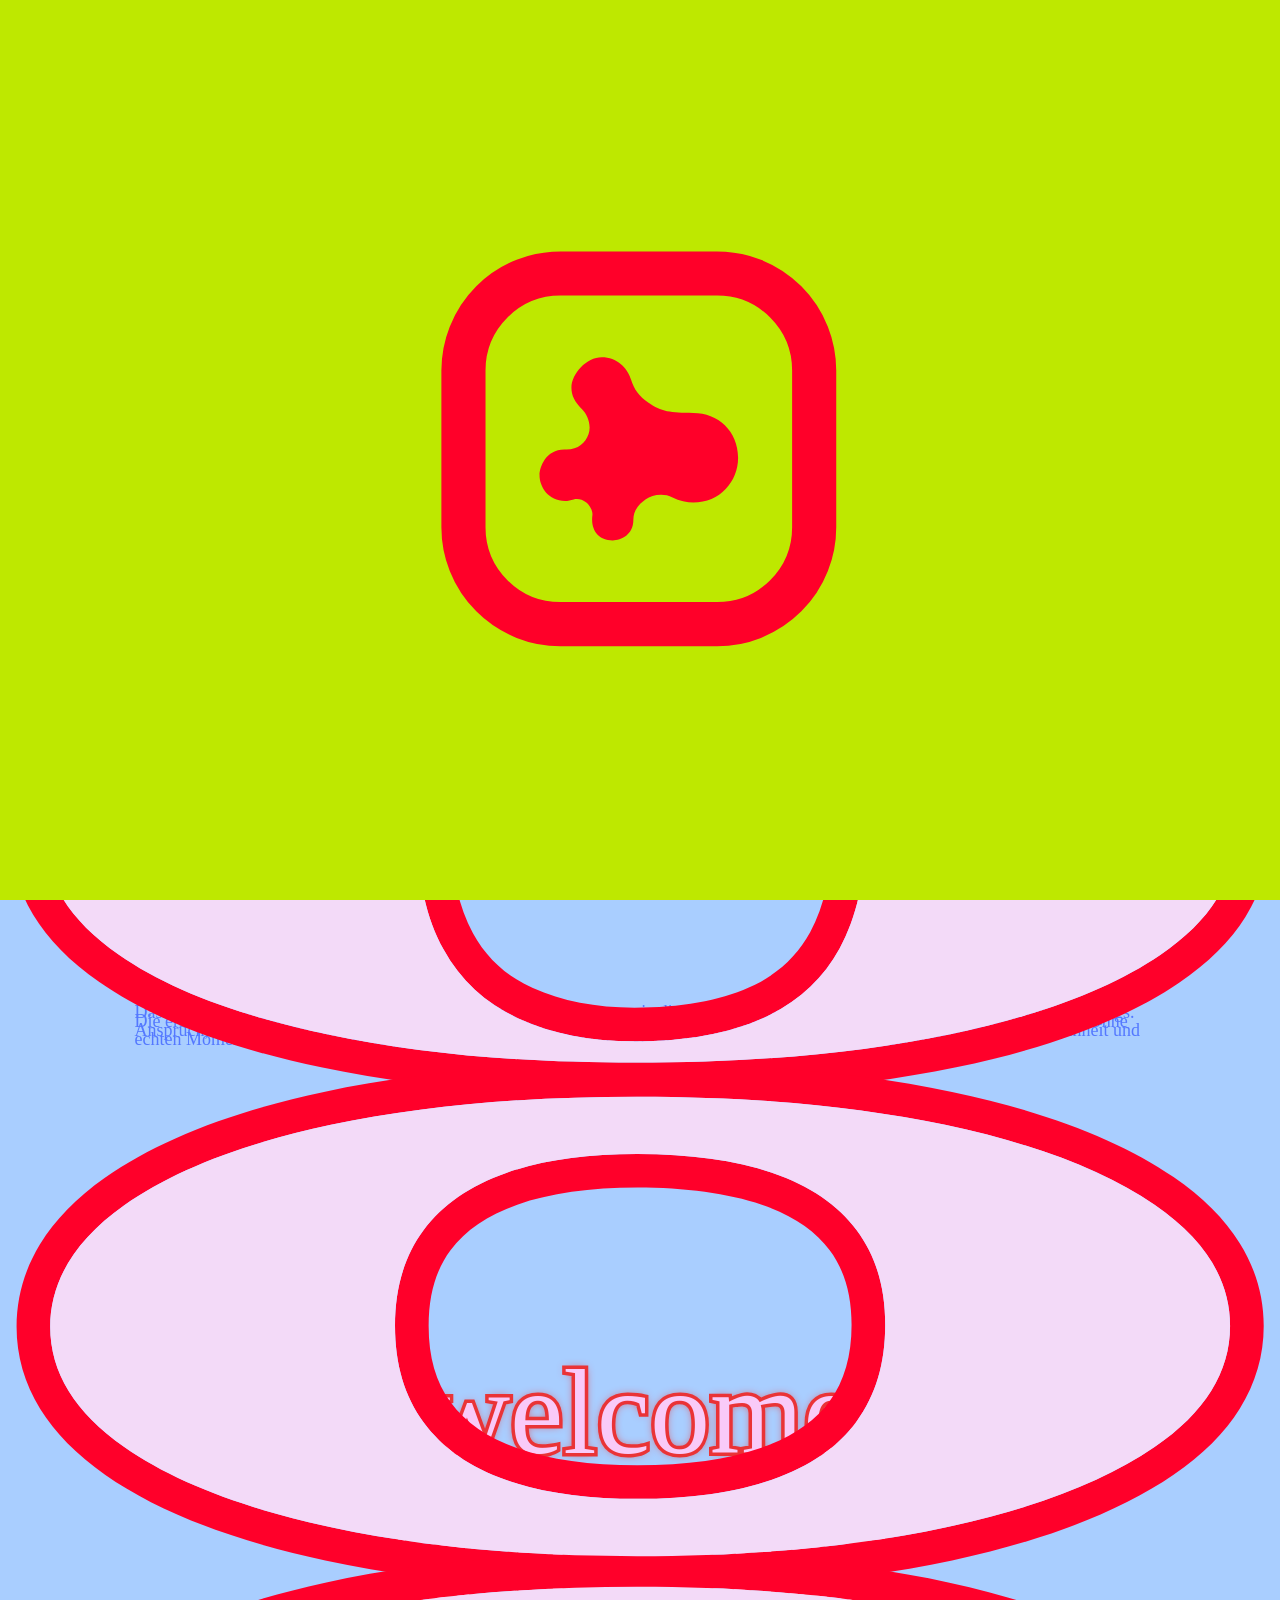
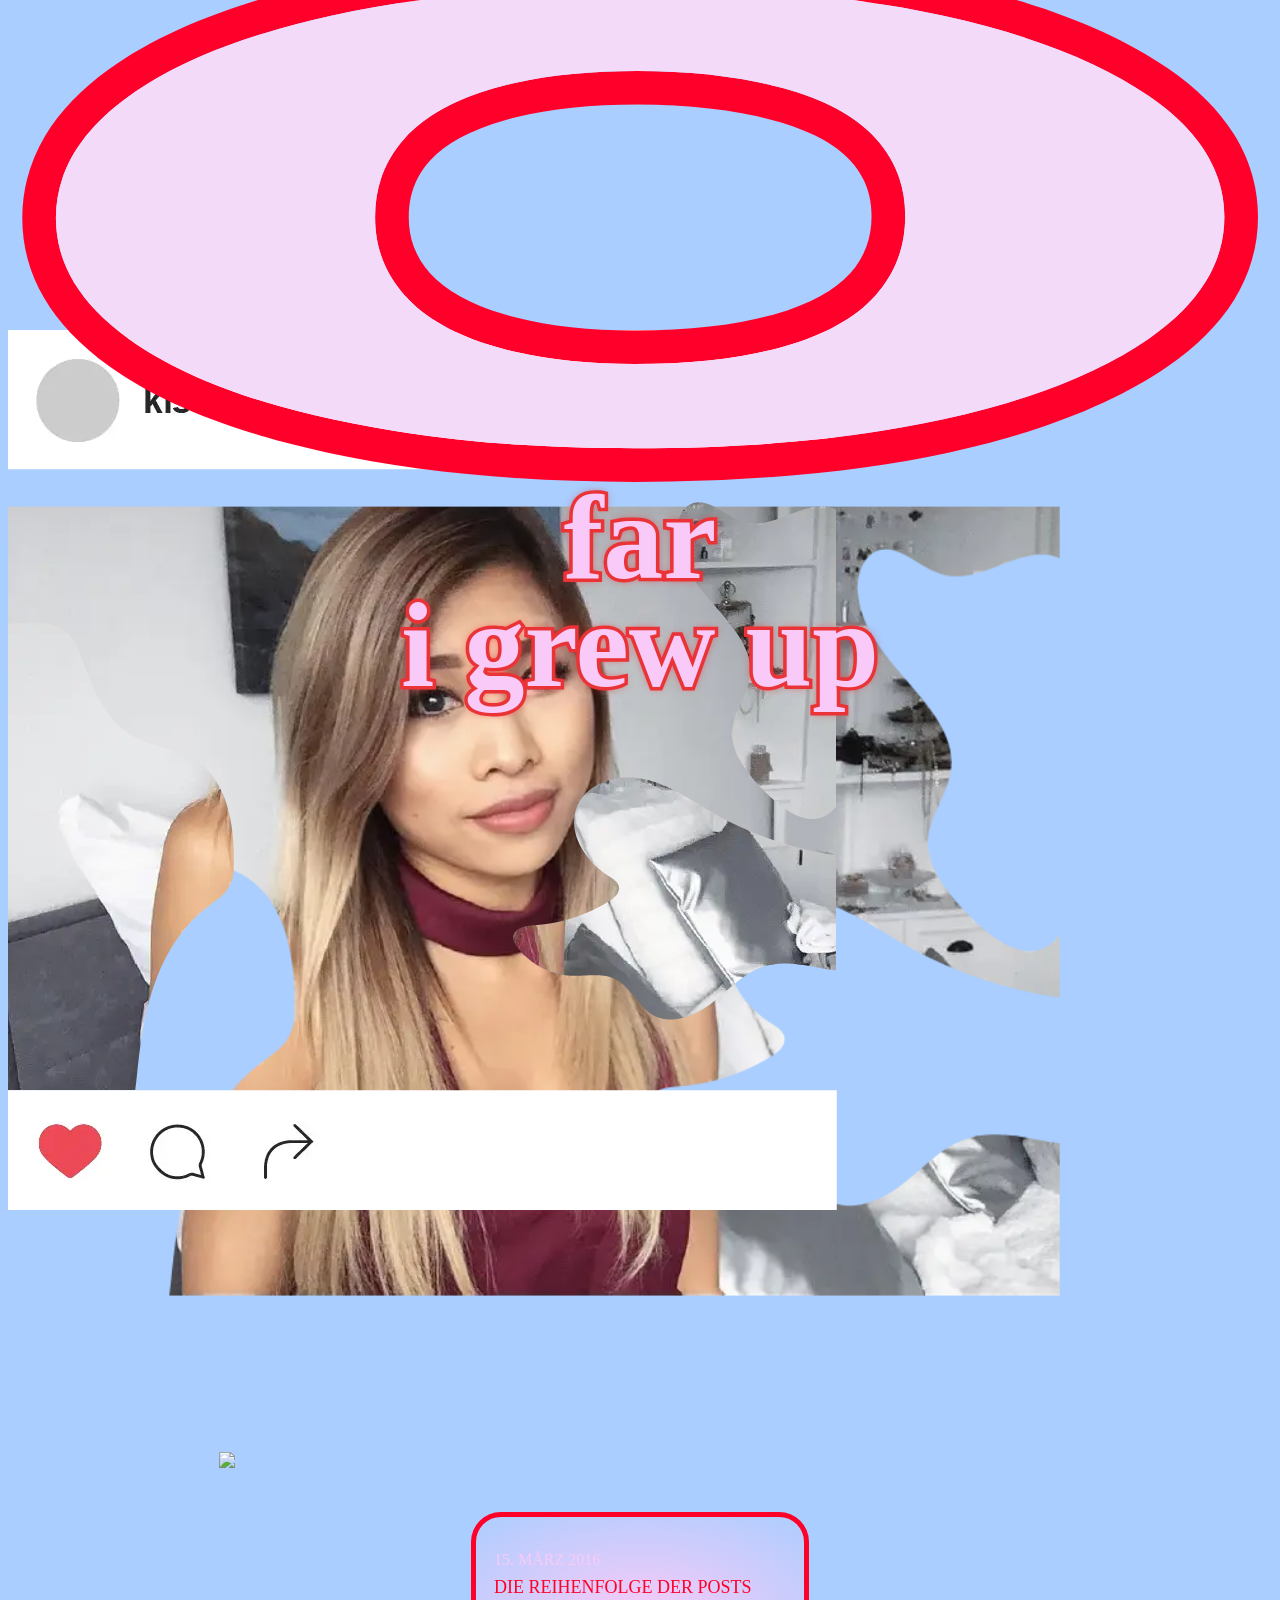
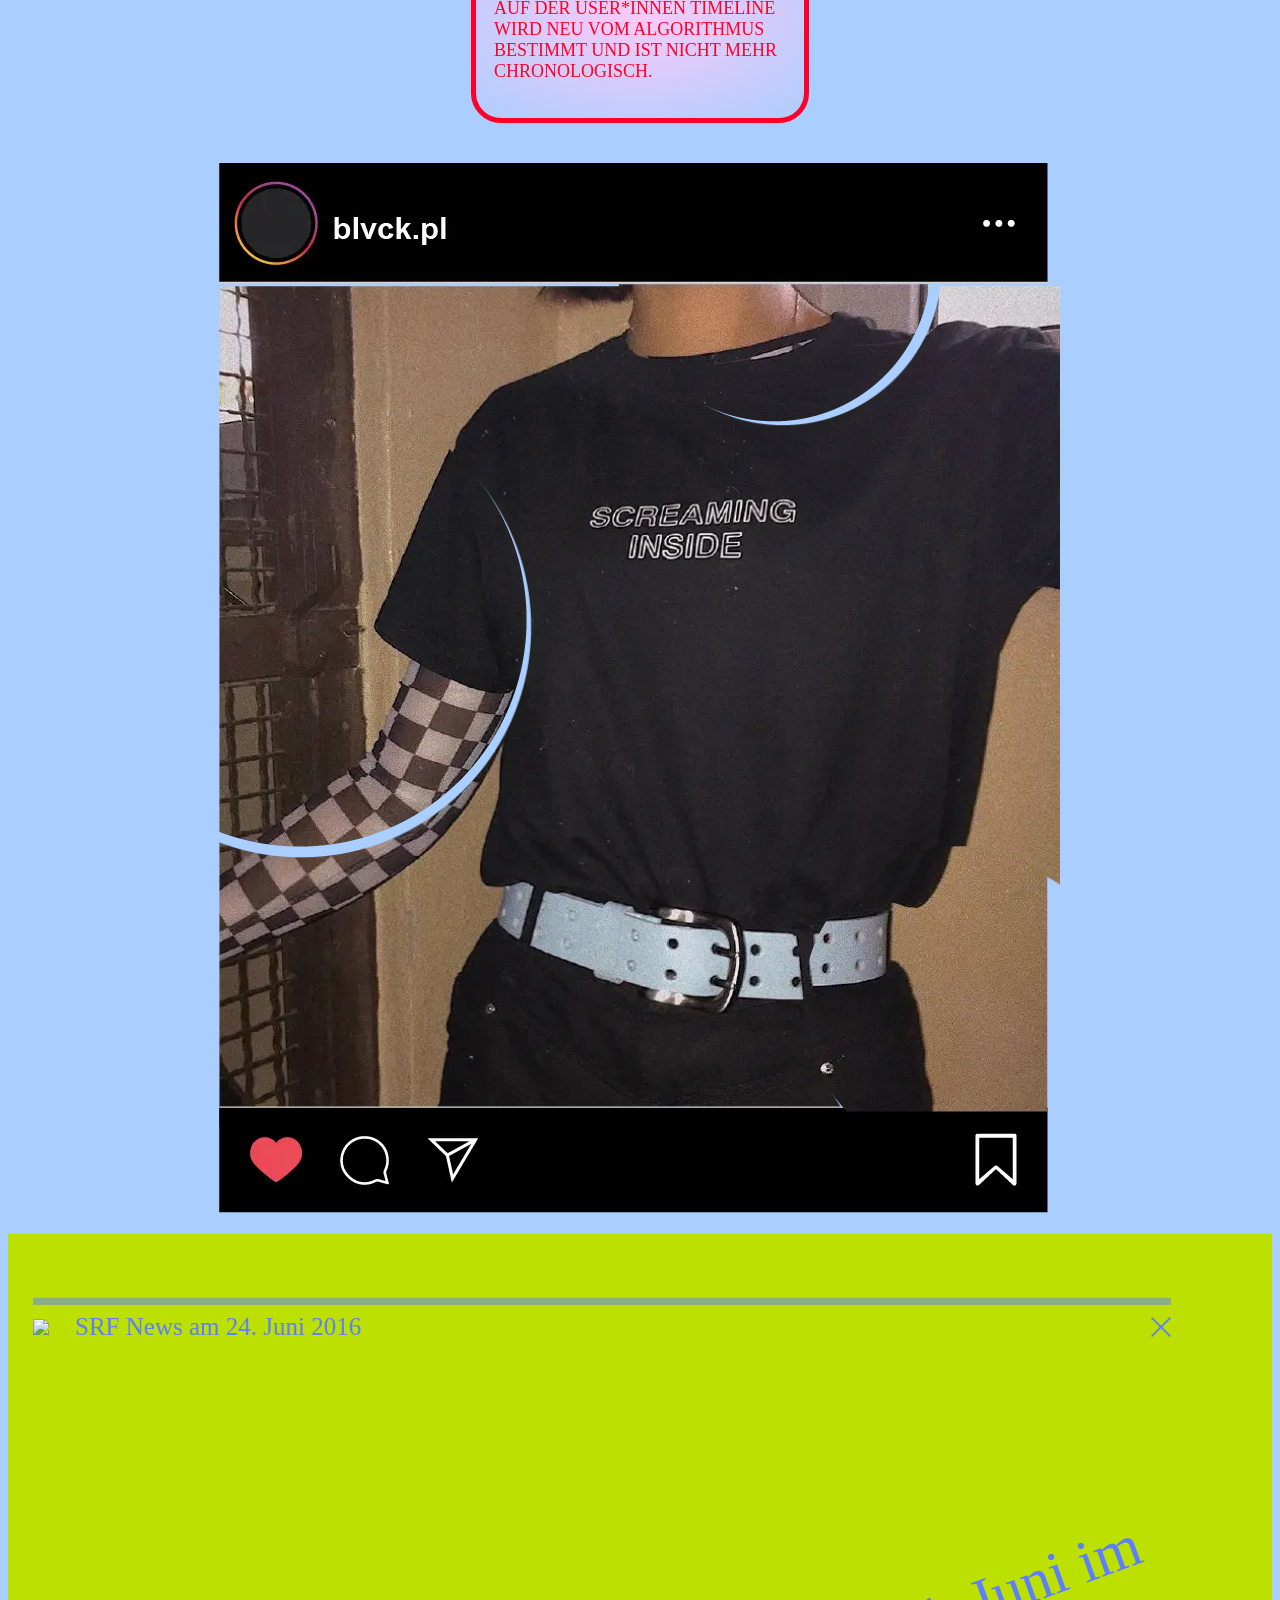
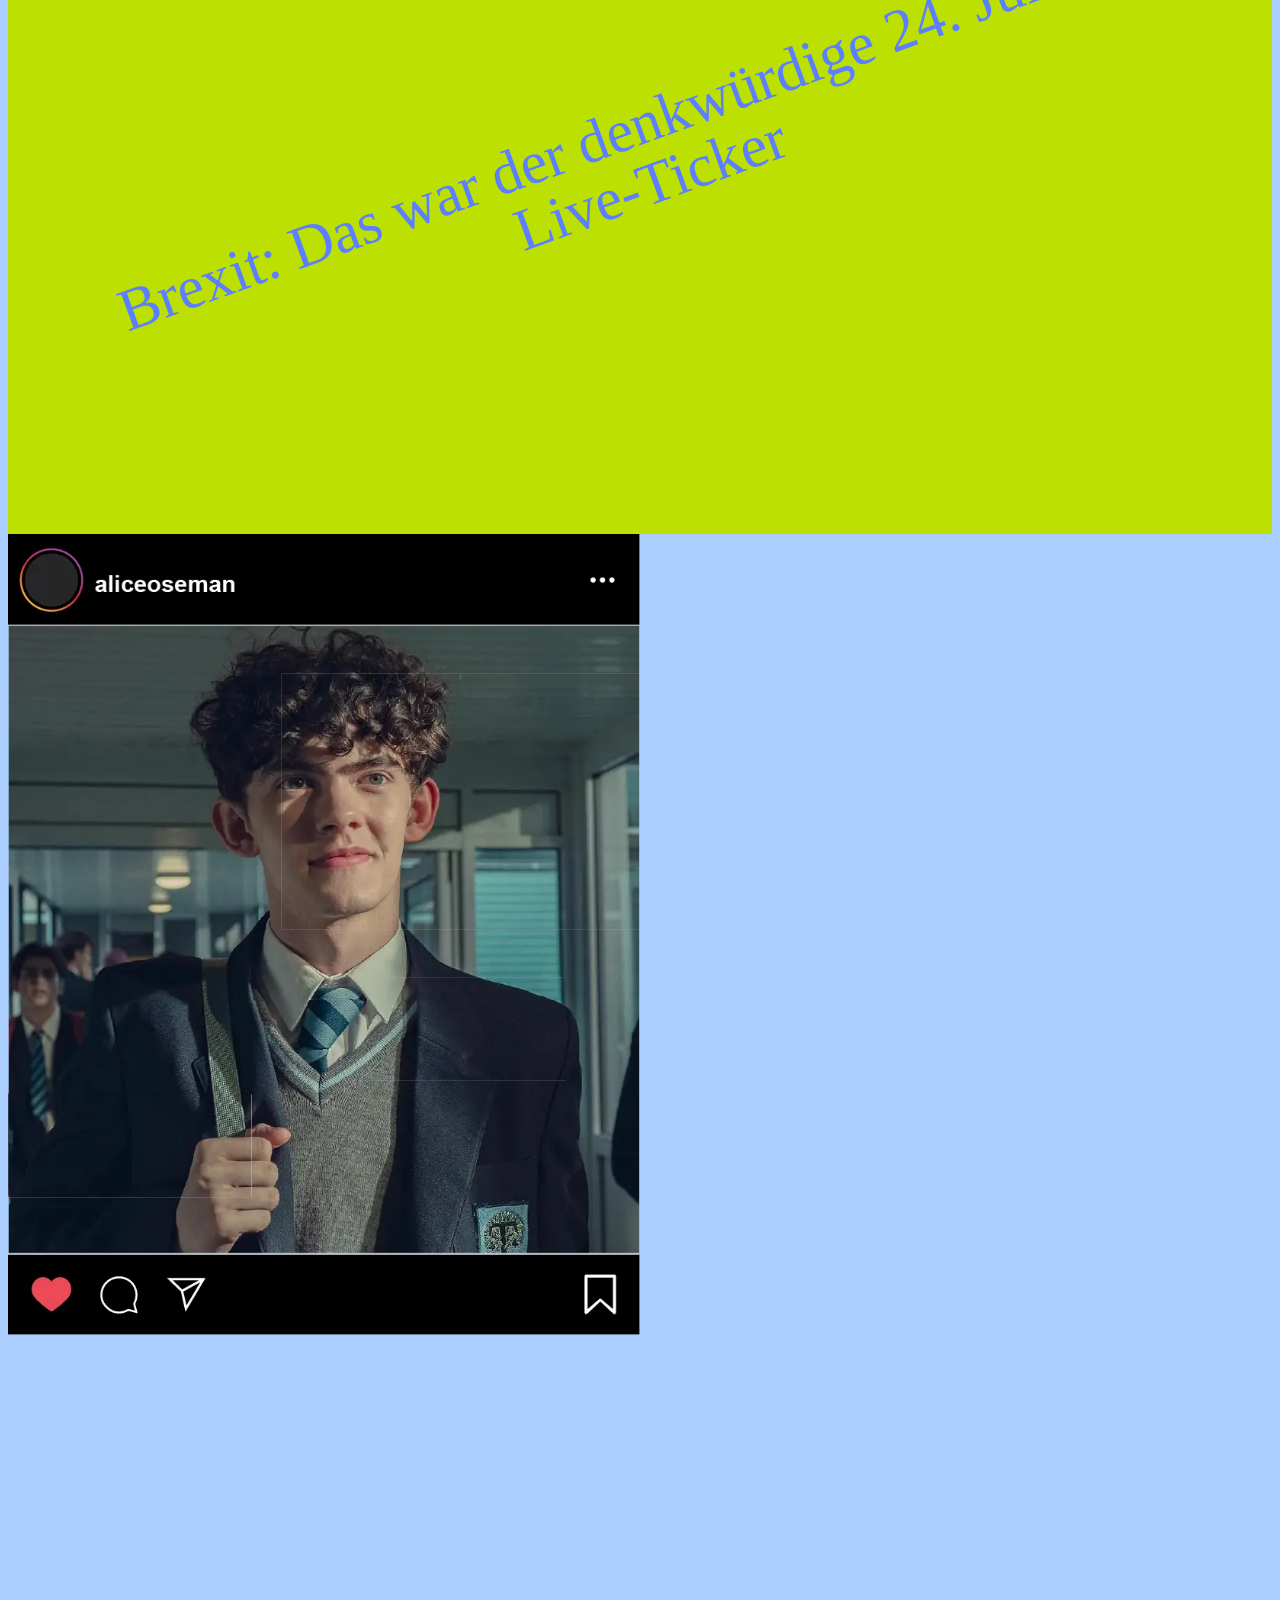
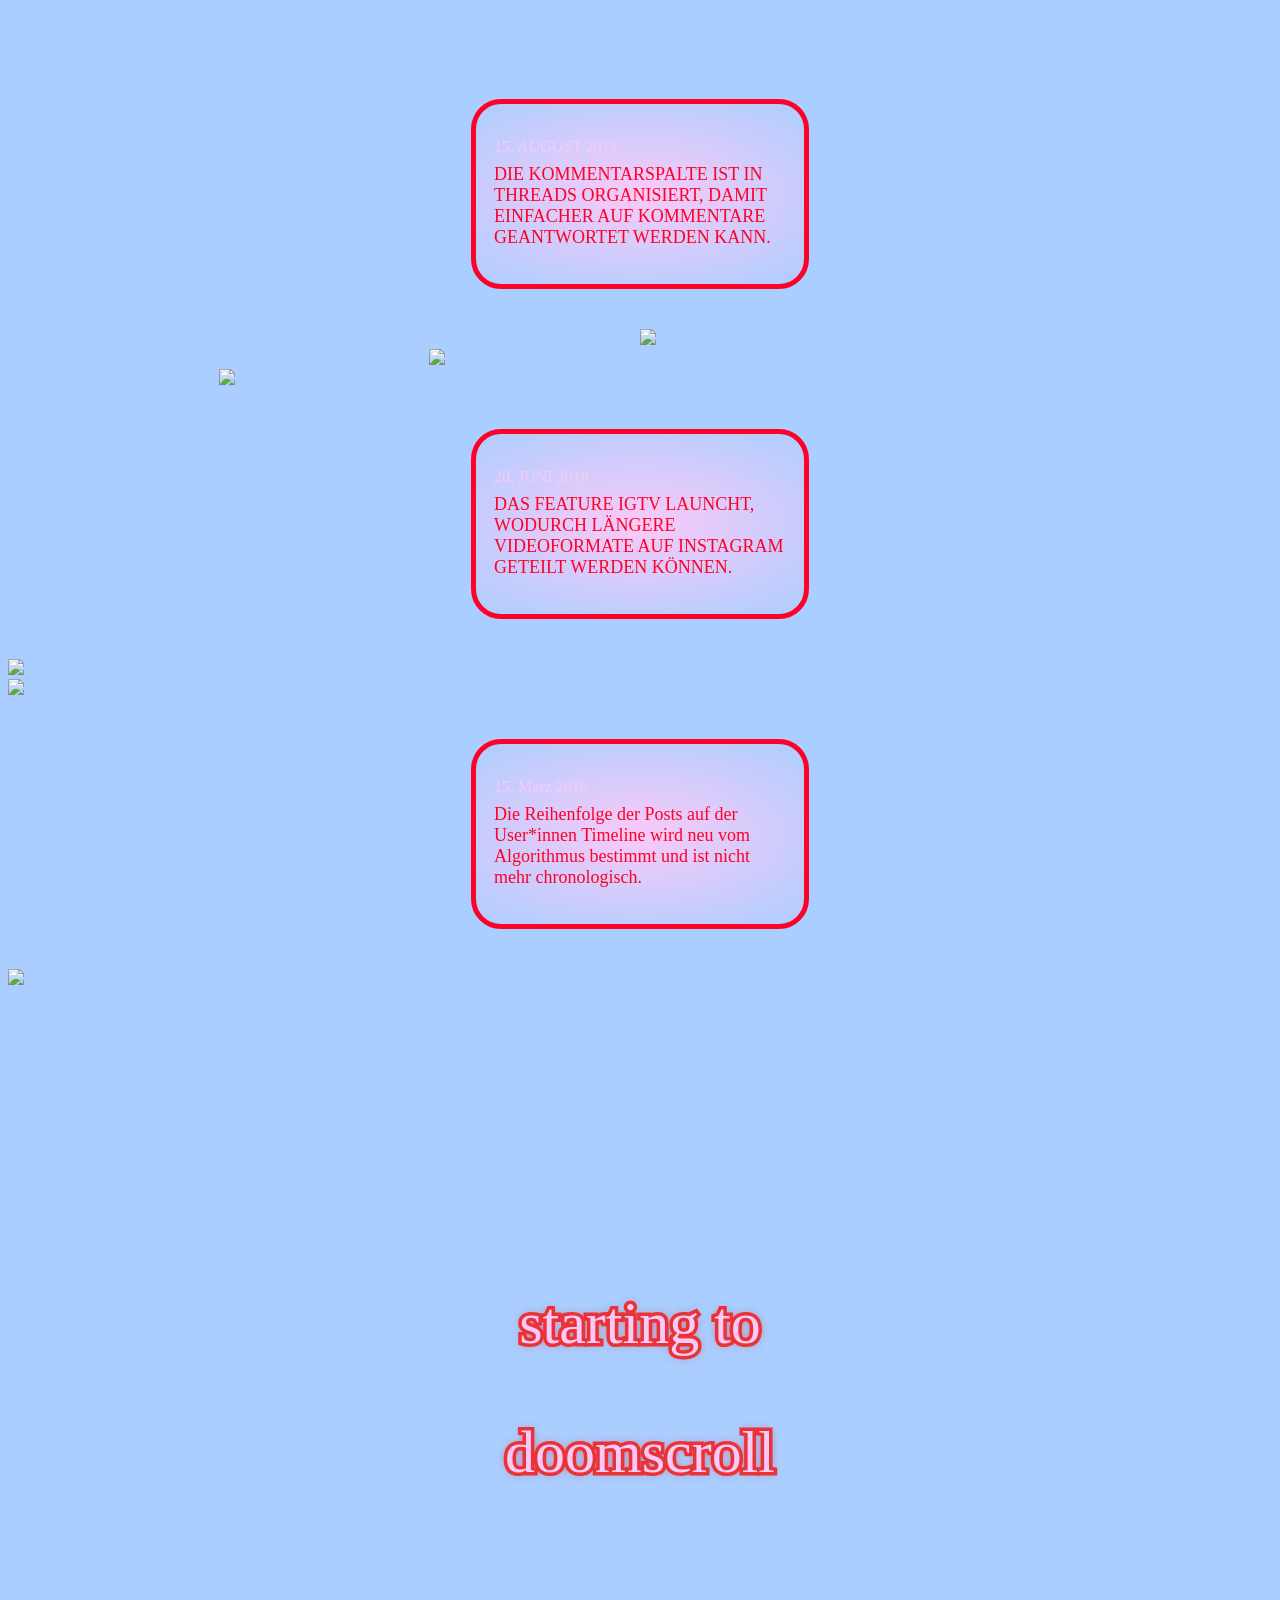
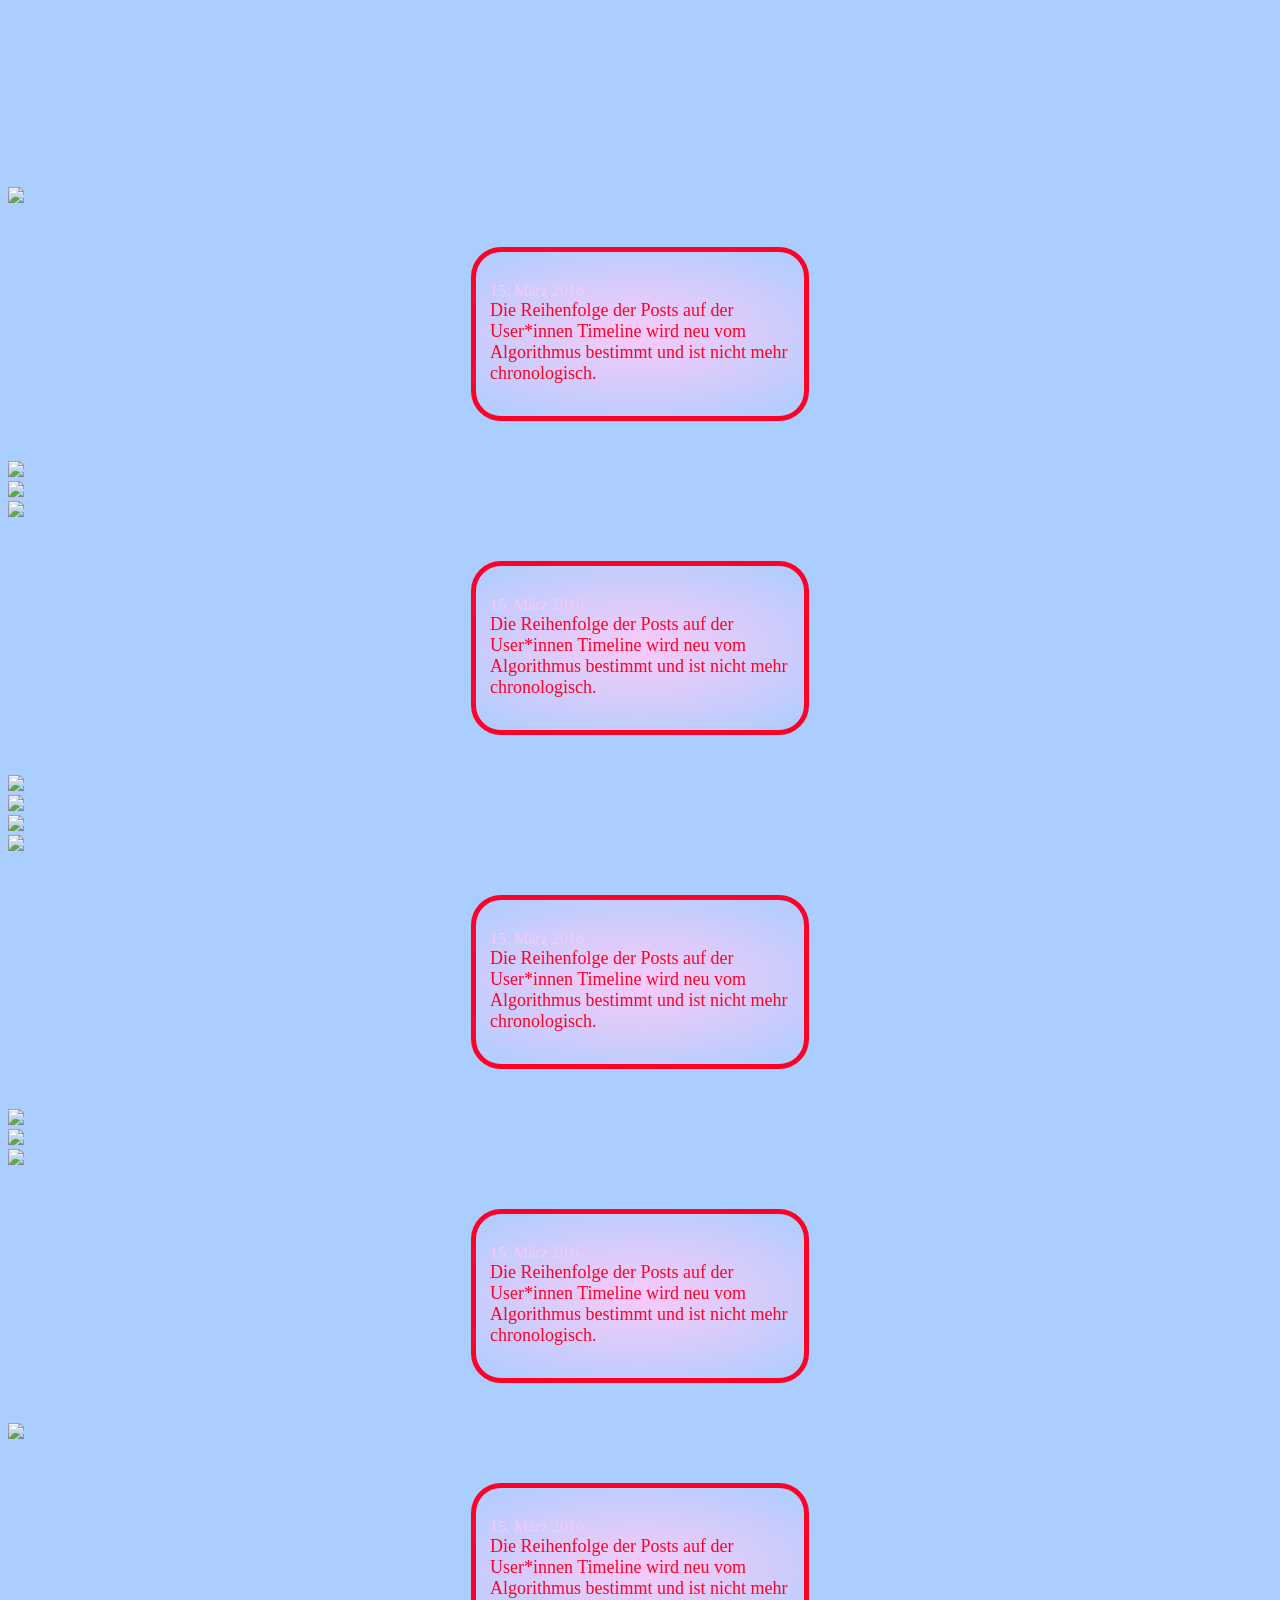
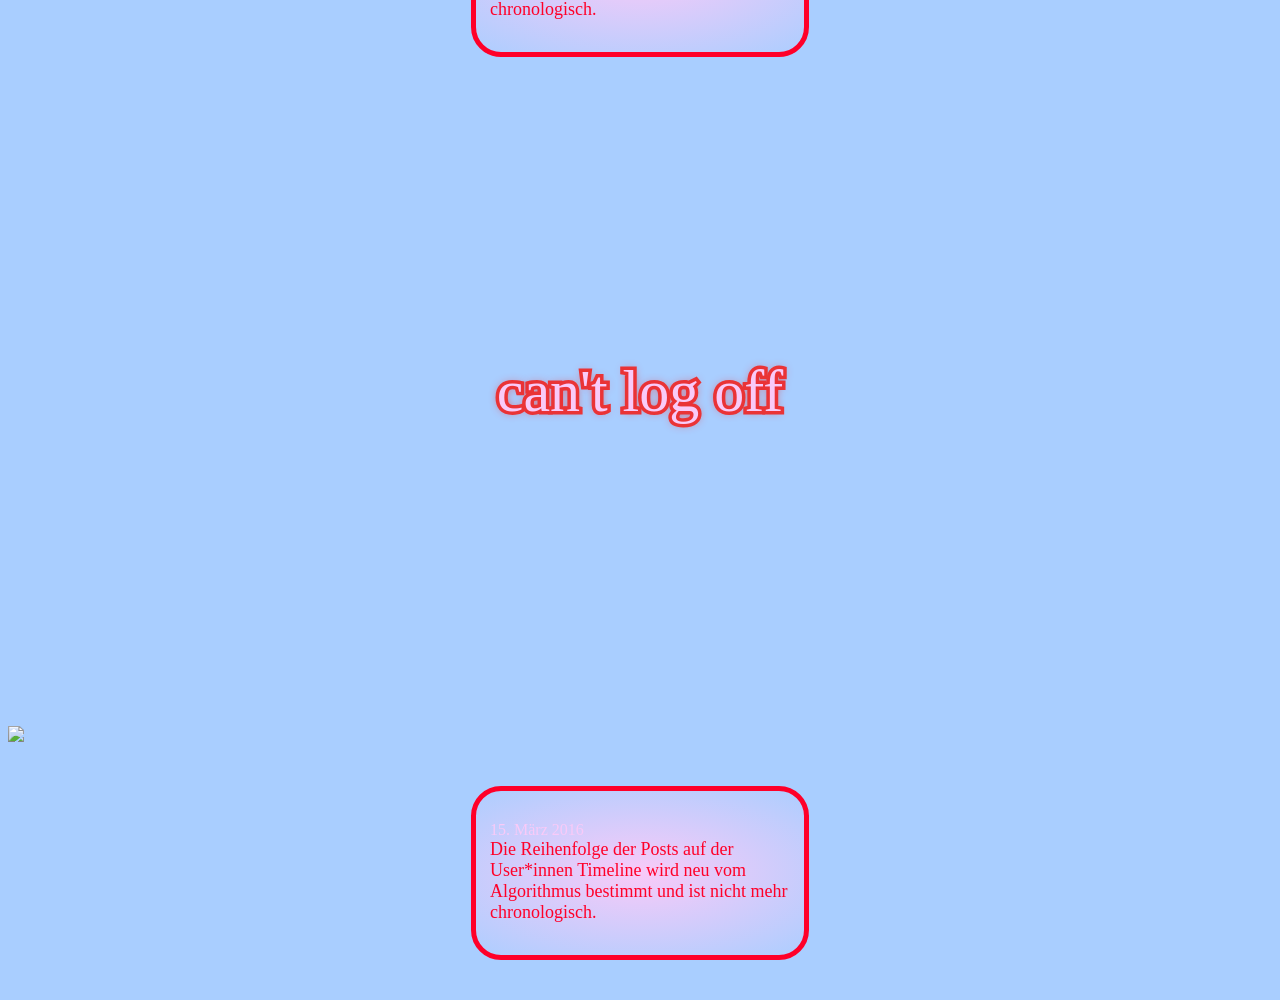
==== index.html @ 09497707 "title readjusted" ====
<!DOCTYPE html>
<html lang="de">

<head>
  <meta charset="UTF-8">
  <meta name="viewport" content="width=device-width, initial-scale=1.0, maximum-scale=1.0">
  <title>scrolled soooooooooo far i grew up</title>
  <link rel="preconnect" href="https://fonts.googleapis.com">
  <link
    href="https://fonts.googleapis.com/css2?family=Cormorant+Garamond:ital,wght@0,300;0,400;0,600;1,300;1,400&family=DM+Serif+Display:ital@0;1&family=Space+Mono:wght@400;700&display=swap"
    rel="stylesheet">
  <link rel="stylesheet" href="style.css">
  <script src="https://cdn.jsdelivr.net/npm/gsap@3.14.1/dist/gsap.min.js"></script>
  <script src="https://cdn.jsdelivr.net/npm/gsap@3.14.1/dist/ScrollTrigger.min.js"></script>
  <script src="https://cdn.jsdelivr.net/npm/gsap@3.14.1/dist/ScrollSmoother.min.js"></script>
  <script src="https://assets.codepen.io/16327/SplitText3-beta.min.js"></script>
  <script src="https://cdn.jsdelivr.net/npm/gsap@3.14.1/dist/ScrollToPlugin.min.js"></script>
  <script src="https://assets.codepen.io/16327/MorphSVGPlugin3.min.js"></script>
</head>


<body>
  <div class="grid-overlay" id="gridOverlay">
    <div></div>
    <div></div>
    <div></div>
    <div></div>
    <div></div>
    <div></div>
  </div>

  <!--  Loading Screen: noch anpassen für Bilderladen  -->
  <div class="loading-screen">
    <svg viewBox="-15 -15 290 290" class="loading-icon">
      <!-- border bleibt immer sichtbar -->
      <rect id="icon-border" x="10" y="10" width="238.39" height="238.39" rx="65.94" ry="65.94" fill="none"
        stroke="#ff0029" stroke-width="30" />
      <!-- morphing icon — startet als era1 -->
      <path id="icon-morph"
        d="M166.24,104.84c16.7,0,30.44,12.24,30.44,30.44,0,16.16-12.36,30.44-30.44,30.44-4.19,0-9.7-1.24-14.1-3.45-6.46-3.24-14.15-1.61-18.19,1.19-4.11,2.85-8.46,7.14-8.46,14.02,0,10.17-8.26,14.02-14.02,14.02-9.14,0-14.02-6.13-14.02-14.02,0-1,.02-1.76.21-3.38.27-2.36-1.5-6.29-4.13-8.38-2.9-2.3-6.09-2.88-8.59-2.12-1.9.58-4.04,1.02-5.74,1.02-11.6,0-17.49-9.68-17.49-17.49,0-5.62,4.48-17.95,17.49-17.49,8.52.3,13.71-4.37,15.8-10.35,2.17-6.2-.64-13.31-4.39-17.03-5.07-5.04-7.22-9.31-7.22-14.75,0-9.45,10.27-20.63,20.63-20.63s17.28,6.96,19.86,15.14c2.09,6.64,5.32,11.24,11.92,15.92,8.49,6.02,14.94,6.89,30.44,6.89Z"
        fill="#ff0029" stroke="none" />
      <!-- era2 und era3 nur als Referenz, unsichtbar -->
      <circle id="icon-era2-ref" cx="129.07" cy="128.98" r="54.69" visibility="hidden" />
      <rect id="icon-era3-ref" x="81.95" y="81.98" width="94" height="94" visibility="hidden" />
    </svg>
  </div>


  <!--  Navigation  -->
  <nav class="side-bar">
    <a>
      <img src="img/SVGs/navigation-icon-16.svg" href="#era-1" class="era1-menu menu-icon1">
    </a>
    <a href="#j-20216" class="era1-menu">2016</a>
    <a href="#j-20217" class="era1-menu">2017</a>
    <a href="#j-20218" class="era1-menu">2018</a>
    <a>
      <img src="img/SVGs/navigation-icon-17.svg" href="#era-2" class="era2-menu menu-icon2">
    </a>
    <a href="#j-20219" class="era2-menu">2019</a>
    <a href="#j-2020" class="era2-menu">2020</a>
    <a href="#j-2021" class="era2-menu">2021</a>
    <a href="#j-2022" class="era2-menu">2022</a>
    <a>
      <img src="img/SVGs/navigation-icon-19.svg" href="#era-3" class="era3-menu menu-icon3">
    </a>
    <a href="#j-2023" class="era3-menu">2023</a>
    <a href="#j-2024" class="era3-menu">2024</a>
    <a href="#j-2025" class="era3-menu">2025</a>
    <a href="#j-2026" class="era3-menu">2026</a>
    <a href="#Outro" class="era3-menu">?</a>
  </nav>

  <div class="scroll-sections"></div>
  <!--  Gen Z Kommentare: werden im JS ergänzt!  -->
  <div class="quote-wrapper">
    <div class="quote-block-1" id="quote-content">
      <span class="quote-line">@Visual-Sun-6018:</span>
      <span class="quote-line">Honestly I miss how unpolished everything felt. Posts didn't have to educate,
        convert or "add value". People just posted vibes, blurry photos, inside jokes.</span>
      <span class="divider">✦</span>
    </div>
  </div>

  <div class="gradient-overlay"></div>

  <div id="smooth-wrapper">
    <div id="smooth-content">
      <div class="stage">
        <!--── Titel─────────────── -->
        <section id="title">
          <div class="title-wrapper">
            <h1 class="outline title-top" data-text="i scrolled">i scrolled</h1>
            <img src="img/SVGs/sooo-title.svg" class="title-sooo">
            <h1 class="outline title-far" data-text="far">far</h1>
            <h1 class="outline title-bottom" data-text="i grew up">i grew up</h1>
          </div>
        </section>

        <section id="intro">
          <div class="intro-text">
            <p id="intro-typing">Das Internet war früher ein Ort. Für Digital Natives wie mich war es nie dieser Ort,
              sondern immer schon als Moment Teil unseres Alltags. Die ersten Begegnungen damit waren trotzdem
              besonders. Fast magisch. In den Anfangsjahren wurde ungefiltert, ungestellt geteilt . Ohne Anspruch, ohne
              Agenda. Wir sind älter geworden, und Social Media ebenfalls: Scroll für Scroll. Zwischen Überforderung,
              Gewohnheit und echten Momenten der Nähe.
              Die folgenden Scrolls sind ein Versuch, genau diese Beziehung sichtbar zu machen.
            </p>
          </div>
        </section>


        <!-- ── ERA 1: WELCOME TO THE INTERNET ─────────────── -->
        <section id="era-1">
          <div class="era-title">
            <p class="era1 outline" data-text="welcome">welcome</p>
            <p class="era1 outline" data-text="to the feed">to the feed</p>
          </div>
          <div class="scroll-sections"></div>

          <section id="j-2016">
            <!--  1 Insta Post  -->
            <div class="post-wrapper position1">
              <div class="insta-post">
                <img src="img/2016/TEST-SHAPES/20260526-test-shapes-01.webp">
              </div>

              <div class="floater1 floater" attr-float-speed-y="-1000" attr-float-speed-x="5" attr-scale="0.5">
                <!-- das sind die pixel Werte für die Bewegung. Du kannst auch mit negativen Werten arbeitn, dann geht die Bewegung hoch-->
                <!-- zusätzlich kannst du noch eine Skalierung festlegen-->
                <img src="img/2016/TEST-SHAPES/20260526-test-shapes-03.webp">
              </div>




              <div class="floater2 floater" attr-float-speed-y="-300" attr-float-speed-x="5" attr-scale="0.5">
                <img src="img/2016/TEST-SHAPES/20260526-test-shapes-02.webp">
              </div>

              <div class="floater3 floater" attr-float-speed-y="-300" attr-float-speed-x="5" attr-scale="0.5">
                <img src="img/2016/TEST-SHAPES/20260526-test-shapes-04.webp">
              </div>

              <div class="insta-post ig-frame">
                <img src="img/2016/TEST-SHAPES/20260526-test-shapes-05.webp">
              </div>
            </div>
            <!-- wenn der gesamte Insta Post erscheint, sieht es zunächst nach einem «ganzen Bild» aus. Doch floater1 und floater2 haben unterschiedliche Geeschwindigkeiten, welche schnellere als die Geschwindigkeit von .insta-post ist. Ausserdem sollen sich auch nicht alle .insta-post gleich schnell bewegen, damit Überlagerungen entstehen können. -->

            <div class="post-wrapper position2">
              <div class="insta-post">
                <img src="img/2016/post 2/post2016-02 2.png">
              </div>

              <div class="floater1 floater" attr-float-speed-y="-1000" attr-float-speed-x="5" attr-scale="0.5"
                attr-blur-start="0" attr-blur-end="50">
                <img src="img/2016/post 2/post2016-02 3.png">
              </div>

              <div class="floater2 floater" attr-float-speed-y="-300" attr-float-speed-x="5" attr-scale="0.5">
                <img src="img/2016/post 2/post2016-02.png">
              </div>
            </div>

            <!-- Insta Update. Dieses Text Elemente soll einen Fade in haben, etwas stehen bleiben und anschliessend verschwinden wie auf https://sabrinazeltner.com/. Durch die verschiedenen z-index fliegen floater über das .insta-update und andere fahren darunter hindurch  -->
            <div class="insta-update" attr-delay-hold="500">
              <!--über das Attribut attr-delay-hold kannst du setzen, wie lange das Element stehenbleibt -->
              <p class="insta-update-header1">15. MÄRZ 2016</p>
              <p class="insta-update-text1">
                DIE REIHENFOLGE DER POSTS AUF DER USER*INNEN TIMELINE WIRD NEU VOM ALGORITHMUS BESTIMMT UND IST NICHT
                MEHR CHRONOLOGISCH.
              </p>
            </div>

            <div class="post-wrapper position3">
              <div class="insta-post">
                <img src="img/2016/TEST-SHAPES/20260526-test-shapes1-06.webp">
              </div>

              <div class="floater1 floater" attr-float-speed-y="-1000" attr-float-speed-x="5" attr-scale="0.5">
                <img src="img/2016/TEST-SHAPES/20260526-test-shapes1-07.webp">
              </div>

              <div class="floater2 floater" attr-float-speed-y="-300" attr-float-speed-x="5" attr-scale="0.5">
                <img src="img/2016/TEST-SHAPES/20260526-test-shapes1-08.webp">
              </div>

              <div class="floater3 floater" attr-float-speed-y="-300" attr-float-speed-x="5" attr-scale="0.5">
                <img src="img/2016/TEST-SHAPES/20260526-test-shapes1-09.webp">
              </div>

              <div class="insta-post ig-frame">
                <img src="img/2016/TEST-SHAPES/20260526-test-shapes1-10.webp">
              </div>
            </div>
          </section>

          <!-- ── headline ─────────────── -->
          <div class="gradient-headline">
            <div class="headline-wrapper">
              <div class="headline-menu">
                <div class="headline-lines">
                  <img src="img/SVGs/headline-line-03.svg" class="headline-line-constant">
                  <img src="img/SVGs/headline-line-03.svg" class="headline-line-timer">
                </div>
                <div class="headline-info">
                  <img src="img/SVGs/navigation-icon-17.svg" class="headline-menu-pb">
                  <p class="headline-author1">SRF News am 24. Juni 2016</p>
                  <img src="img/SVGs/headline-svg-x-02.svg" class="close-headline">
                </div>
              </div>
              <div class="headline-content">
                <p class="headline-text-era1">Brexit: Das war der denkwürdige 24. Juni im Live-Ticker</p>
              </div>
            </div>
          </div>

          <section id="j-2017">
            <div class="post-wrapper position4">
              <div class="insta-post">
                <img src="img/2016/TEST-SHAPES/20260526-test-shapes1-11.webp">
              </div>

              <div class="floater1 floater" attr-float-speed-y="-1000" attr-float-speed-x="5" attr-scale="0.5">
                <img src="img/2016/TEST-SHAPES/20260526-test-shapes1-12.webp">
              </div>

              <div class="floater2 floater" attr-float-speed-y="-300" attr-float-speed-x="5" attr-scale="0.5">
                <img src="img/2016/TEST-SHAPES/20260526-test-shapes1-13.webp">
              </div>

              <div class="floater3 floater" attr-float-speed-y="-300" attr-float-speed-x="5" attr-scale="0.5">
                <img src="img/2016/TEST-SHAPES/20260526-test-shapes1-14.webp">
              </div>

              <div class="insta-post ig-frame">
                <img src="img/2016/TEST-SHAPES/20260526-test-shapes1-15.webp">
              </div>
            </div>

            <div class="post-wrapper">
              <video class="insta-post position6" autoplay>
                <source src="img/2018/BqTU1haFQpj.mp4" type="video/mp4">
                here is a video
              </video>
            </div>

            <div class="insta-update" attr-delay-hold="500">
              <p class="insta-update-header1">15. AUGUST 2017</p>
              <p class="insta-update-text1">
                DIE KOMMENTARSPALTE IST IN THREADS ORGANISIERT, DAMIT EINFACHER AUF KOMMENTARE GEANTWORTET WERDEN
                KANN.
              </p>
            </div>

            <div class="post-wrapper position5">
              <div class="insta-post">
                <img src="img/2017/post2/post2017-02 2.png">
              </div>

              <div class="floater1 floater" attr-float-speed-y="10" attr-float-speed-x="5" attr-scale="0.5">
                <img src="img/2017/post2/post2017-02 3.png">
              </div>

              <div class="floater2 floater" attr-float-speed-y="10" attr-float-speed-x="5" attr-scale="0.5">
                <img src="img/2017/post2/post2017-02.png">
              </div>
            </div>

            <div class="post-wrapper position6">
              <div class="insta-post">
                <img src="img/2017/post3/post2017-03 Kopie 2.png">
              </div>

              <div class="floater1 floater" attr-float-speed-y="10" attr-float-speed-x="5" attr-scale="0.5">
                <img src="img/2017/post3/post2017-03 Kopie.png">
              </div>

              <div class="floater2 floater" attr-float-speed-y="10" attr-float-speed-x="5" attr-scale="0.5">
                <img src="img/2017/post3/post2017-03.png">
              </div>
            </div>

            <div class="post-wrapper position7">
              <div class="insta-post">
                <img src="img/2017/post4/post2017-04 Kopie 2.png">
              </div>

              <div class="floater1 floater" attr-float-speed-y="10" attr-float-speed-x="5" attr-scale="0.5">
                <img src="img/2017/post4/post2017-04 Kopie.png">
              </div>

              <div class="floater2 floater" attr-float-speed-y="10" attr-float-speed-x="5" attr-scale="0.5">
                <img src="img/2017/post4/post2017-04.png">
              </div>
            </div>
          </section>

          <section id="j-2018">
            <div class="insta-update" attr-delay-hold="500">
              <p class="insta-update-header1">20. JUNI 2018</p>
              <p class="insta-update-text1">
                DAS FEATURE IGTV LAUNCHT, WODURCH LÄNGERE VIDEOFORMATE AUF INSTAGRAM GETEILT WERDEN KÖNNEN.
              </p>
            </div>

            <div class="post-wrapper">
              <div class="insta-post">
                <img src="img/2018/post1/post2018-01 Kopie 2.png">
              </div>

              <div class="floater1 floater" attr-float-speed-y="10" attr-float-speed-x="5" attr-scale="0.5">
                <img src="img/2018/post1/post2018-01 Kopie.png">
              </div>

              <div class="floater2 floater" attr-float-speed-y="10" attr-float-speed-x="5" attr-scale="0.5">
                <img src="img/2018/post1/post2018-01.png">
              </div>
            </div>

            <div class="post-wrapper">
              <div class="insta-post">
                <img src="img/2018/post2/post2018-02 Kopie 2.png">
              </div>

              <div class="floater1 floater" attr-float-speed-y="10" attr-float-speed-x="5" attr-scale="0.5">
                <img src="img/2018/post2/post2018-02 Kopie.png">
              </div>

              <div class="floater2 floater" attr-float-speed-y="10" attr-float-speed-x="5" attr-scale="0.5">
                <img src="img/2018/post2/post2018-02.png">
              </div>
            </div>

            <div class="insta-update" attr-delay-hold="10000">
              <p class="insta-update-header1">15. März 2016</p>
              <p class="insta-update-text1">
                Die Reihenfolge der Posts auf der User*innen Timeline wird neu
                vom Algorithmus bestimmt und ist nicht mehr chronologisch.
              </p>
            </div>

            <div class="post-wrapper">
              <div class="insta-post">
                <img src="img/2018/post3/post2018-03 Kopie 2.png">
              </div>

              <div class="floater1 floater" attr-float-speed-y="10" attr-float-speed-x="5" attr-scale="0.5">
                <img src="img/2018/post3/post2018-03 Kopie.png">
              </div>

              <div class="floater2 floater" attr-float-speed-y="10" attr-float-speed-x="5" attr-scale="0.5">
                <img src="img/2018/post3/post2018-03.png">
              </div>
            </div>
          </section>
        </section>


        <!-- ── ERA 2: For You. Hier soll eine Animation stattfinden von "SRFF" 100; zu "SRFF" 50;. Sie soll darauf getimed sein, wenn der Text in der Mitte des Bildschirms erscheint ─────────────── -->
        <section id="era-2">
          <div class="era-title">
            <p class="era2 outline" data-text="starting to">starting to </p>
            <p class="era2 outline" data-text="doomscroll">doomscroll</p>
          </div>

          <section id="j-2019">
            <div class="post-wrapper">
              <div class="insta-post">
                <img src="img/2019/post1/post2019-01 Kopie 2.png">
              </div>

              <div class="floater1 floater" attr-float-speed-y="-1000" attr-float-speed-x="5" attr-scale="0.5">
                <img src="img/2019/post1/post2019-01 Kopie.png">
              </div>

              <div class="floater2 floater" attr-float-speed-y="10" attr-float-speed-x="5" attr-scale="0.5">
                <img src="img/2019/post1/post2019-01.png">
              </div>
            </div>

            <div class="insta-update">
              <p class="insta-update-header2">15. März 2016</p>
              <p class="insta-update-text2">
                Die Reihenfolge der Posts auf der User*innen Timeline wird neu
                vom Algorithmus bestimmt und ist nicht mehr chronologisch.
              </p>
            </div>

            <div class="post-wrapper">
              <div class="insta-post">
                <img src="img/2019/post2/post2019-02 Kopie 2.png">
              </div>

              <div class="floater1 floater" attr-float-speed-y="-1000" attr-float-speed-x="5" attr-scale="0.5">
                <img src="img/2019/post2/post2019-02 Kopie.png">
              </div>

              <div class="floater2 floater" attr-float-speed-y="10" attr-float-speed-x="5" attr-scale="0.5">
                <img src="img/2019/post2/post2019-02.png">
              </div>
            </div>

            <div class="post-wrapper">
              <div class="insta-post">
                <img src="img/2019/post4/post2019-04 Kopie 2.png">
              </div>

              <div class="floater1 floater" attr-float-speed-y="-1000" attr-float-speed-x="5" attr-scale="0.5">
                <img src="img/2019/post4/post2019-04 Kopie.png">
              </div>

              <div class="floater2 floater" attr-float-speed-y="10" attr-float-speed-x="5" attr-scale="0.5">
                <img src="img/2019/post4/post2019-04.png">
              </div>
            </div>
          </section>

          <!--  2020  -->
          <section id="j-2020">
            <div class="post-wrapper">
              <div class="insta-post">
                <img src="img/2020/post1/post2020-01 Kopie 2.png">
              </div>
              <div class="floater1 floater" attr-float-speed-y="-30" attr-float-speed-x="30" attr-scale="1.2">
                <img src="img/2020/post1/post2020-01 Kopie.png">
              </div>

              <div class="floater2 floater" attr-float-speed-y="10" attr-float-speed-x="5" attr-scale="0.5">
                <img src="img/2020/post1/post2020-01.png">
              </div>
            </div>

            <div class="insta-update">
              <p class="insta-update-header2">15. März 2016</p>
              <p class="insta-update-text2">
                Die Reihenfolge der Posts auf der User*innen Timeline wird neu
                vom Algorithmus bestimmt und ist nicht mehr chronologisch.
              </p>
            </div>

            <div class="post-wrapper">
              <div class="insta-post">
                <img src="img/2020/post2/post2020-02 Kopie 2.png">
              </div>

              <div class="floater1 floater" attr-float-speed-y="-30" attr-float-speed-x="30" attr-scale="1.2">
                <img src="img/2020/post2/post2020-02 Kopie.png">
              </div>

              <div class="floater2 floater" attr-float-speed-y="10" attr-float-speed-x="5" attr-scale="0.5"
                attr-float-speed-y="200" attr-float-speed-x="-20">
                <img src="img/2020/post2/post2020-02.png">
              </div>
            </div>

            <div class="post-wrapper">
              <div class="insta-post">
                <img src="img/2020/post3/post2020-03 Kopie 2.png">
              </div>

              <div class="floater1 floater" attr-float-speed-y="10" attr-float-speed-x="-50" attr-scale="0.5">
                <img src="img/2020/post3/post2020-03 Kopie.png">
              </div>

              <div class="floater2 floater" attr-float-speed-y="10" attr-float-speed-x="5" attr-scale="0.5"
                attr-float-speed-y="40" attr-float-speed-x="40" attr-scale="0.8">
                <img src="img/2020/post3/post2020-03.png">
              </div>
            </div>
          </section>

          <section id="j-2021">
            <div class="post-wrapper">
              <div class="insta-post">
                <img src="img/2021/post2/post2021-02 Kopie 2.png">
              </div>
              <div class="floater1 floater" attr-float-speed-y="-1000" attr-float-speed-x="5" attr-scale="0.5">
                <img src="img/2021/post2/post2021-02 Kopie.png">
              </div>

              <div class="floater2 floater" attr-float-speed-y="10" attr-float-speed-x="5" attr-scale="0.5">
                <img src="img/2021/post2/post2021-02.png">
              </div>
            </div>

            <div class="post-wrapper">
              <div class="insta-post">
                <img src="img/2021/post3/post2021-03 Kopie 2.png">
              </div>

              <div class="floater1 floater" attr-float-speed-y="-1000" attr-float-speed-x="5" attr-scale="0.5">
                <img src="img/2021/post3/post2021-03 Kopie.png">
              </div>

              <div class="floater2 floater" attr-float-speed-y="10" attr-float-speed-x="5" attr-scale="0.5">
                <img src="img/2021/post3/post2021-03.png">
              </div>
            </div>

            <div class="insta-update">
              <p class="insta-update-header2">15. März 2016</p>
              <p class="insta-update-text2">
                Die Reihenfolge der Posts auf der User*innen Timeline wird neu
                vom Algorithmus bestimmt und ist nicht mehr chronologisch.
              </p>
            </div>

            <div class="post-wrapper">
              <div class="insta-post">
                <img src="img/2021/post4/post2021-04 Kopie 2.png">
              </div>

              <div class="floater1 floater" attr-float-speed-y="-1000" attr-float-speed-x="5" attr-scale="0.5">
                <img src="img/2021/post4/post2021-04 Kopie.png">
              </div>

              <div class="floater2 floater" attr-float-speed-y="10" attr-float-speed-x="5" attr-scale="0.5">
                <img src="img/2021/post4/post2021-04.png">
              </div>
            </div>
          </section>

          <!--  2022  -->
          <section id="j-2022">
            <div class="post-wrapper">
              <div class="insta-post">
                <img src="img/2022/post3/post2022-03 Kopie 2.png">
              </div>
              <div class="floater1 floater" attr-float-speed-y="-1000" attr-float-speed-x="5" attr-scale="0.5">
                <img src="img/2022/post3/post2022-03 Kopie.png">
              </div>

              <div class="floater2 floater" attr-float-speed-y="10" attr-float-speed-x="5" attr-scale="0.5">
                <img src="img/2022/post3/post2022-03.png">
              </div>
            </div>

            <div class="post-wrapper">
              <div class="insta-post">
                <img src="img/2022/post4/post2022-04 Kopie 2.png">
              </div>

              <div class="floater1 floater" attr-float-speed-y="-1000" attr-float-speed-x="5" attr-scale="0.5">
                <img src="img/2022/post4/post2022-04 Kopie.png">
              </div>

              <div class="floater2 floater" attr-float-speed-y="10" attr-float-speed-x="5" attr-scale="0.5">
                <img src="img/2022/post4/post2022-04.png">
              </div>
            </div>

            <div class="insta-update">
              <p class="insta-update-header2">15. März 2016</p>
              <p class="insta-update-text2">
                Die Reihenfolge der Posts auf der User*innen Timeline wird neu
                vom Algorithmus bestimmt und ist nicht mehr chronologisch.
              </p>
            </div>

            <div class="post-wrapper">
              <div class="insta-post">
                <img src="img/2022/post5/post2022-05 Kopie 2.png">
              </div>

              <div class="floater1 floater" attr-float-speed-y="-1000" attr-float-speed-x="5" attr-scale="0.5">
                <img src="img/2022/post5/post2022-05 Kopie.png">
              </div>

              <div class="floater2 floater" attr-float-speed-y="10" attr-float-speed-x="5" attr-scale="0.5">
                <img src="img/2022/post5/post2022-05.png">
              </div>
            </div>

            <div class="insta-update">
              <p class="insta-update-header2">15. März 2016</p>
              <p class="insta-update-text2">
                Die Reihenfolge der Posts auf der User*innen Timeline wird neu
                vom Algorithmus bestimmt und ist nicht mehr chronologisch.
              </p>
            </div>
          </section>
        </section>

        <!-- ── ERA 3: Algorithm Abyss ─────────────── -->
        <section id="era-3">
          <div class="era-title">
            <p class="era3 outline" data-text="can't log off">can't log off</p>
          </div>

          <section id="j-2023">
            <div class="post-wrapper">
              <div class="insta-post">
                <img src="img/2023/post1/post2023-01 Kopie 2.png">
              </div>
              <div class="floater1 floater" attr-float-speed-y="-1000" attr-float-speed-x="5" attr-scale="0.5">
                <img src="img/2023/post1/post2023-01 Kopie.png">
              </div>

              <div class="floater2 floater" attr-float-speed-y="10" attr-float-speed-x="5" attr-scale="0.5">
                <img src="img/2023/post1/post2023-01.png">
              </div>
            </div>

            <div class="insta-update">
              <p class="insta-update-header3">15. März 2016</p>
              <p class="insta-update-text3">
                Die Reihenfolge der Posts auf der User*innen Timeline wird neu
                vom Algorithmus bestimmt und ist nicht mehr chronologisch.
              </p>
            </div>
          </section>

          <section id="j-2024">


          </section>

          <section id="j-2025">

          </section>

          <section id="j-2026">



          </section>

        </section>
        <script src="parallax.js"></script>
      </div>
    </div>
  </div>

  <script src="main.js"></script>
  <script src="side-navigation.js"></script>
  <script src="loadingscreen.js"></script>
</body>
---- style.css ----
@font-face {
  font-family: "Arizona Variable";
  src: url("ABCArizonaVariableEdu.woff2") format("woff2");
  font-display: swap;
}

h1 {
  font-family: "Arizona Variable";
  font-variation-settings: "wght" 600;
  text-align: center;
  line-height: 0.9;
  font-size: 120px;
  z-index: 20;
  color: #5478ff;
  animation: serifTransition 2s ease-in-out infinite alternate;
  margin: 0;
  padding: 0;
  position: relative;
}


@keyframes serifTransition {
  from {
    font-variation-settings: "SRFF" 100;
  }

  to {
    font-variation-settings: "SRFF" 0;
  }
}



/* ── LOADING SCREEN ───────────────────────────────────── */
.loading-screen{
  position: fixed;
  top: 0;
  left: 0;
  height: 100svh;
  width: 100%;
  background: #bee800;
  z-index: 999;
}

.loading-icon {
  width: 33.333%;
  height: auto;
  position: absolute;
  top: 50%;
  left: 50%;
  transform: translate(-50%, -50%);
}

body {
  background: #a9ceff;
  overflow-x: hidden;
}

.gradient-overlay {
  position: fixed;
  top: 0;
  left: 0;
  width: 100%;
  height: 100%;
  background: radial-gradient(ellipse 115% 70% at 50% 45%,
      #ffffff01 40%,
      #bbe002ff 75%,
      #bbe002ff 110%);
  z-index: 49;
  pointer-events: none;
}

/* ── TITLE SCREEN ───────────────────────────────────── */
#title {
  position: relative;
  width: 100%;
  height: 100svh;
  isolation: isolate;
  z-index: 50;
}

.title-wrapper {
  height: 100svh;
  width: 100%;
  position: relative;
  display: flex;
  flex-direction: column;
  justify-content: flex-start;
  align-items: center;
  overflow: visible;
  margin: 0;
  padding: 0;
}

.title-top {
  margin-top: 0;
  align-self: center;
  position: relative;
  z-index: 2;
}

.title-far {
  margin-top: auto;
  align-self: center;
  position: relative;
  z-index: 2;
}

.title-bottom {
  margin-bottom: 0px;;
  align-self: center;
  position: relative;
  z-index: 2;
}
.title-sooo {
align-self: center;
width: 100%;
position: relative;
z-index: 1;
margin-top: -40px;

}

.era-title {
  position: relative;
  margin: 300px auto;
}

.era1 {
  font-family: "Arizona Variable";
  font-variation-settings: "SRFF" 0, "wght" 700;
  text-align: center;
  font-size: 60px;
  margin-top: 10px;
  margin-bottom: 10px;
}

.outline {
  font-size: 120px;
  position: relative;
  color: #f9caf8;
  text-align: center;
}

.outline::before {
  content: attr(data-text);
  text-align: center;
  position: absolute;
  top: 0;
  left: 0;
  width: 100%;
  z-index: -1;
  color: transparent;
  -webkit-text-stroke: 7px #ea3336;
  text-shadow: 0 0 10px #ea3336;
}

.era2 {
  font-family: "Arizona Variable";
  font-variation-settings: "SRFF" 100, "wght" 700;
  text-align: center;
  font-size: 60px;
  color: #f9caf8;
}

.era3 {
  font-family: "Arizona Variable";
  font-variation-settings: "SRFF" 50, "wght" 700;
  text-align: center;
  font-size: 60px;
  color: #f9caf8;
}



.side-bar {
  position: fixed;
  top: 0;
  right: 20px;
  width: 30px;
  height: 100%;
  z-index: 100;
  pointer-events: all;
  display: flex;
  flex-direction: column;
  align-items: center;
  justify-content: center;
  gap: 16px;
}

.side-bar a {
  text-align: left;
  color: #5478ff;
  text-decoration: none;
  font-size: 18px;
  line-height: 0.5;
  transition: transform 0.2s;
}

.era1-menu {
  font-family: "Arizona Variable";
  font-variation-settings: "SRFF" 100, "wght" 500;
}

.era2-menu {
  font-family: "Arizona Variable";
  font-variation-settings: "SRFF" 50, "wght" 500;
}

.era3-menu {
  font-family: "Arizona Variable";
  font-variation-settings: "SRFF" 0, "wght" 500;
}

.menu-icon1 {
  height: 30px;
  margin: -5px;
}

.menu-icon2 {
  height: 30px;
  margin: -5px;
}

.menu-icon3 {
  width: 40px;
  margin: -5px;
}

.intro-text {
  font-family: "Arizona Variable";
  font-variation-settings: "SRFF" 100, "wght" 400;
  font-size: 18px;
  color: #5478ff;
  line-height: 0.5;
  text-align: left;
  width: 80%;
  margin: 10px auto;
  margin-top: 100px
}



/* ── QUOTE BLOCK ───────────────────────────────────── */
.quote-wrapper {
  position: fixed;
  bottom: 20px;
  left: 50%;
  transform: translateX(-50%);
  width: 90%;
  z-index: 100;
  opacity: 0;
  visibility: hidden;
}

.quote-block-1 {
  font-family: "Arizona Variable";
  font-variation-settings: "SRFF" 100, "wght" 400;
  font-size: 25px;
  line-height: 0.3;
  color: #ea3336;
  box-sizing: border-box;
  width: 80%;
  margin: 0 auto;
  text-align: center;
  perspective: 500px;
}

.quote-block-1.q-era1 {
  font-variation-settings: "SRFF" 100, "wght" 400;
}

.quote-block-1.q-era2 {
  font-variation-settings: "SRFF" 50, "wght" 400;
}

.quote-block-1.q-era3 {
  font-variation-settings: "SRFF" 0, "wght" 400;
}

.divider {
  display: block;
  margin: 0.5em 0;
}

.quote-line {
  display: block;
  width: fit-content;
  margin: 0 auto 15px;
  padding: 0px 15px;
  position: relative;
  line-height: 1;
  box-decoration-break: clone;
  -webkit-box-decoration-break: clone;
  border: none;
}

.quote-line::before {
  content: "";
  position: absolute;
  inset: 4px;
  background: #f9caf8;
  box-shadow:
    0 0 5px 5px #f9caf8ff,
    2px 2px #f9caf880;
  border-radius: 50;
  filter: blur(10px);
  z-index: -1;
}


/* ── Insta Post ───────────────────────────────────── */
.post-wrapper {
  position: relative;
  /* Referenzpunkt für die Floater */
}

.insta-post {
  position: relative;
}

/* Position links */
.position1 {
  width: 83.33%;
  /* 5 Spalten */
  margin-left: 0;
  /* 1 Spalte Einzug */
  margin-right: auto;
}

/* Position rechts */
.position2 {
  width: 83.33%;
  margin-left: auto;
  margin-right: 0;
}

.position3 {
  width: 66.66%;
  margin-left: auto;
  margin-right: auto;
}

/* Position eingerückt links */
.position4 {
  width: 50%;
  margin-left: 0;
  margin-right: auto;
}

.position5 {
  width: 50%;
  margin-right: 0;
  margin-left: auto;
}

/* Position eingerückt rechts */
.position6 {
  width: 50%;
  margin-left: 33.33%;
  margin-right: auto;
}

.position7 {
  width: 50%;
  margin-right: 33.33%;
  margin-left: auto;
}

.insta-post img {
  width: 100%;
  z-index: 1;
}

.floater {
  z-index: 10;
}


.floater1,
.floater2,
.floater3 {
  position: absolute;
  top: 0px;
}


.floater1 img {
  width: 100%;
  bottom: 4px;
  z-index: 3;

}

.floater2 img {
  width: 100%;
  top: 0px;
  left: 0px;
  z-index: 4;
}

.floater3 img {
  width: 100%;
  top: 0px;
  left: 0px;
  z-index: 5;
}

.ig-frame {
  position: absolute;
  top: 0px;
  left: 0px;
}

.ig-frame img {
  width: 100%;
  top: 0px;
  left: 0px;
  z-index: 2;
}



/* ── Instagram News ───────────────────────────────────── */
.insta-update {
  z-index: 3;
  display: flex;
  justify-content: center;
  flex-direction: column;
  padding: 14px 14px;
  margin: 40px auto;
  width: 300px;
  background: radial-gradient(ellipse 80% 70% at 50% 50%,
      #f9caf8 0%,
      #ffffff00 100%);
  border: 5px solid #ff0029;
  text-align: justify;
  border-radius: 30px;
  position: relative;
}

.insta-update-header1 {
  font-family: "Arizona Variable";
  font-variation-settings: "SRFF" 100;
  color: #f9caf8;
  display: flex;
  justify-content: space-between;
  align-items: center;
  margin-bottom: 0px;
  padding: 4px;

}

.insta-update-text1 {
  font-family: "Arizona Variable";
  font-variation-settings: "SRFF" 100;
  font-size: 18px;
  text-align: left;
  color: #ff0029;
  margin-top: 0px;
  padding: 4px;
}

.insta-update-header2 {
  font-family: "Arizona Variable";
  font-variation-settings: "SRFF" 50;
  color: #f9caf8;
  display: flex;
  justify-content: space-between;
  align-items: center;
  margin-bottom: 0px;

}

.insta-update-text2 {
  font-family: "Arizona Variable";
  font-variation-settings: "SRFF" 50;
  font-size: 18px;
  text-align: left;
  color: #ff0029;
  margin-top: 0px;

}

.insta-update-header3 {
  font-family: "Arizona Variable";
  font-variation-settings: "SRFF" 0;
  color: #f9caf8;
  display: flex;
  justify-content: space-between;
  align-items: center;
  margin-bottom: 0px;

}

.insta-update-text3 {
  font-family: "Arizona Variable";
  font-variation-settings: "SRFF" 0;
  font-size: 18px;
  text-align: left;
  color: #ff0029;
  margin-top: 0px;

}

/* ── Headline ───────────────────────────────────── */
.headline-wrapper {
  background: #bbe002;
  height: 100svh;
  width: 100%;
  z-index: 200;
  display: flex;
  flex-direction: column;
  justify-content: flex-start;
  align-items: stretch;
  position: relative;
}

.headline-menu {
  width: 90%;
  padding: 0 25px;
  flex-shrink: 0;
}

.headline-lines {
  width: 100%;
  position: relative;
  height: 2px;
  margin-top: 40px;
}

.headline-line-constant {
  width: 100%;
  opacity: 0.5;
  display: block;
}

.headline-line-timer {
  position: absolute;
  top: 0;
  left: 0;
  width: 0;
  /* wird animiert */
  display: block;
}

.headline-info {
  display: flex;
  flex-direction: row;
  align-items: center;
  justify-content: space-between;
  padding: 12px 0;
}

.headline-menu-pb {
  width: 30px;
  flex-shrink: 0;
}

.close-headline {
  width: 20px;
  flex-shrink: 0;
}

.headline-content {
  flex: 1;
  display: flex;
  align-items: center;
  justify-content: center;
  padding: 20px;
}



.headline-author1 {
  font-family: "Arizona Variable";
  font-variation-settings: "SRFF" 100, "wght" 400;
  color: #5c7fff;
  font-size: 25px;
  flex: 1;
  padding: 0 12px;
}

.headline-text-era1 {
  font-family: "Arizona Variable";
  font-variation-settings: "SRFF" 100, "wght" 700;
  text-align: center;
  font-size: 60px;
  color: #5c7fff;
  transform: rotate(-20deg);
  line-height: 1;
  z-index: 201;
}

.gradient-headline {
  width: 100%;
  height: 100svh;
  background: radial-gradient(ellipse 115% 70% at 50% 45%,
      #ffffff01 40%,
      #afd4ffff 75%,
      #afd4ffff 110%);
  z-index: 999;
}

/* ── Grid Overlay ───────────────────────────────────── */
.grid-overlay {
  position: fixed;
  top: 0;
  left: 0;
  width: 100%;
  height: 100%;
  display: grid;
  grid-template-columns: repeat(6, 1fr);
  gap: 0px;
  padding: 0 0px;
  pointer-events: none;
  z-index: 9999;
  opacity: 0;
  /* standardmässig unsichtbar */
  transition: opacity 0.2s;
}

.grid-overlay div {
  border-left: 1px solid rgba(255, 255, 255, 0.3);
  border-right: 1px solid rgba(255, 255, 255, 0.3);
}
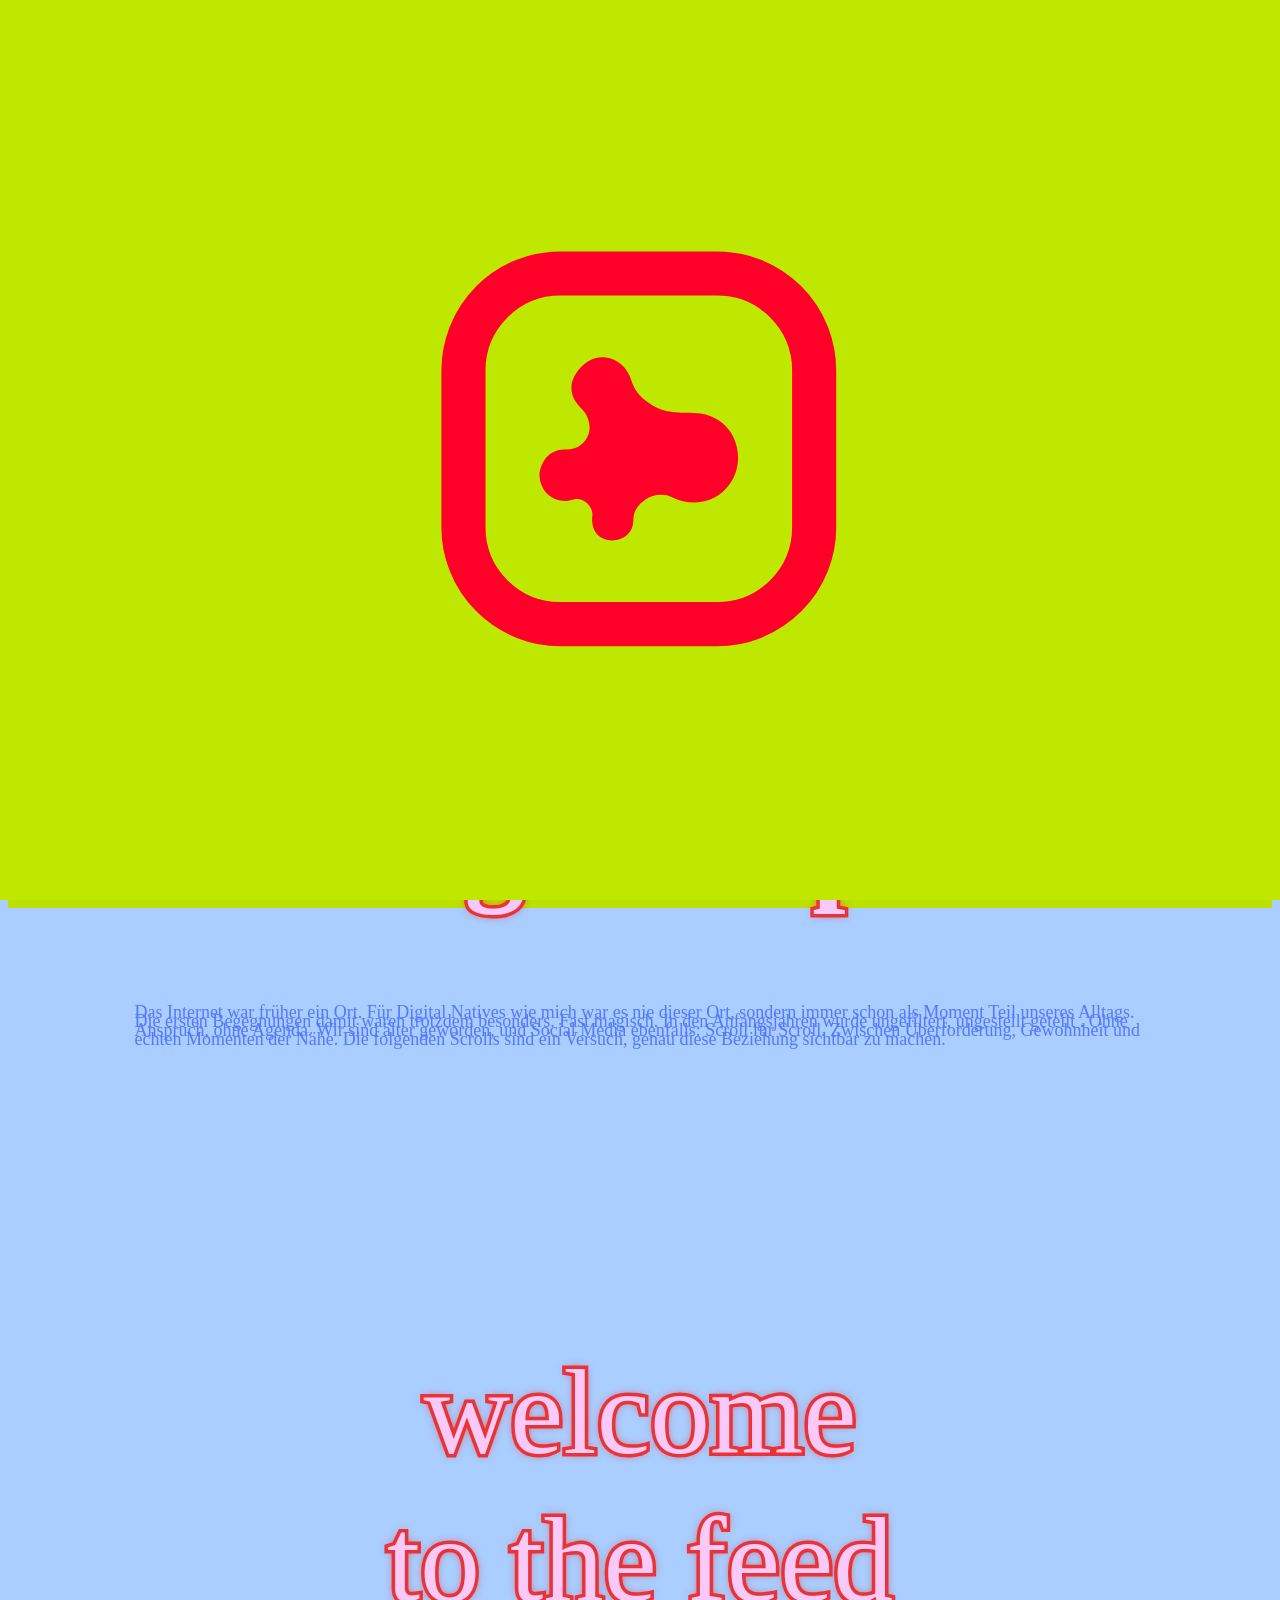
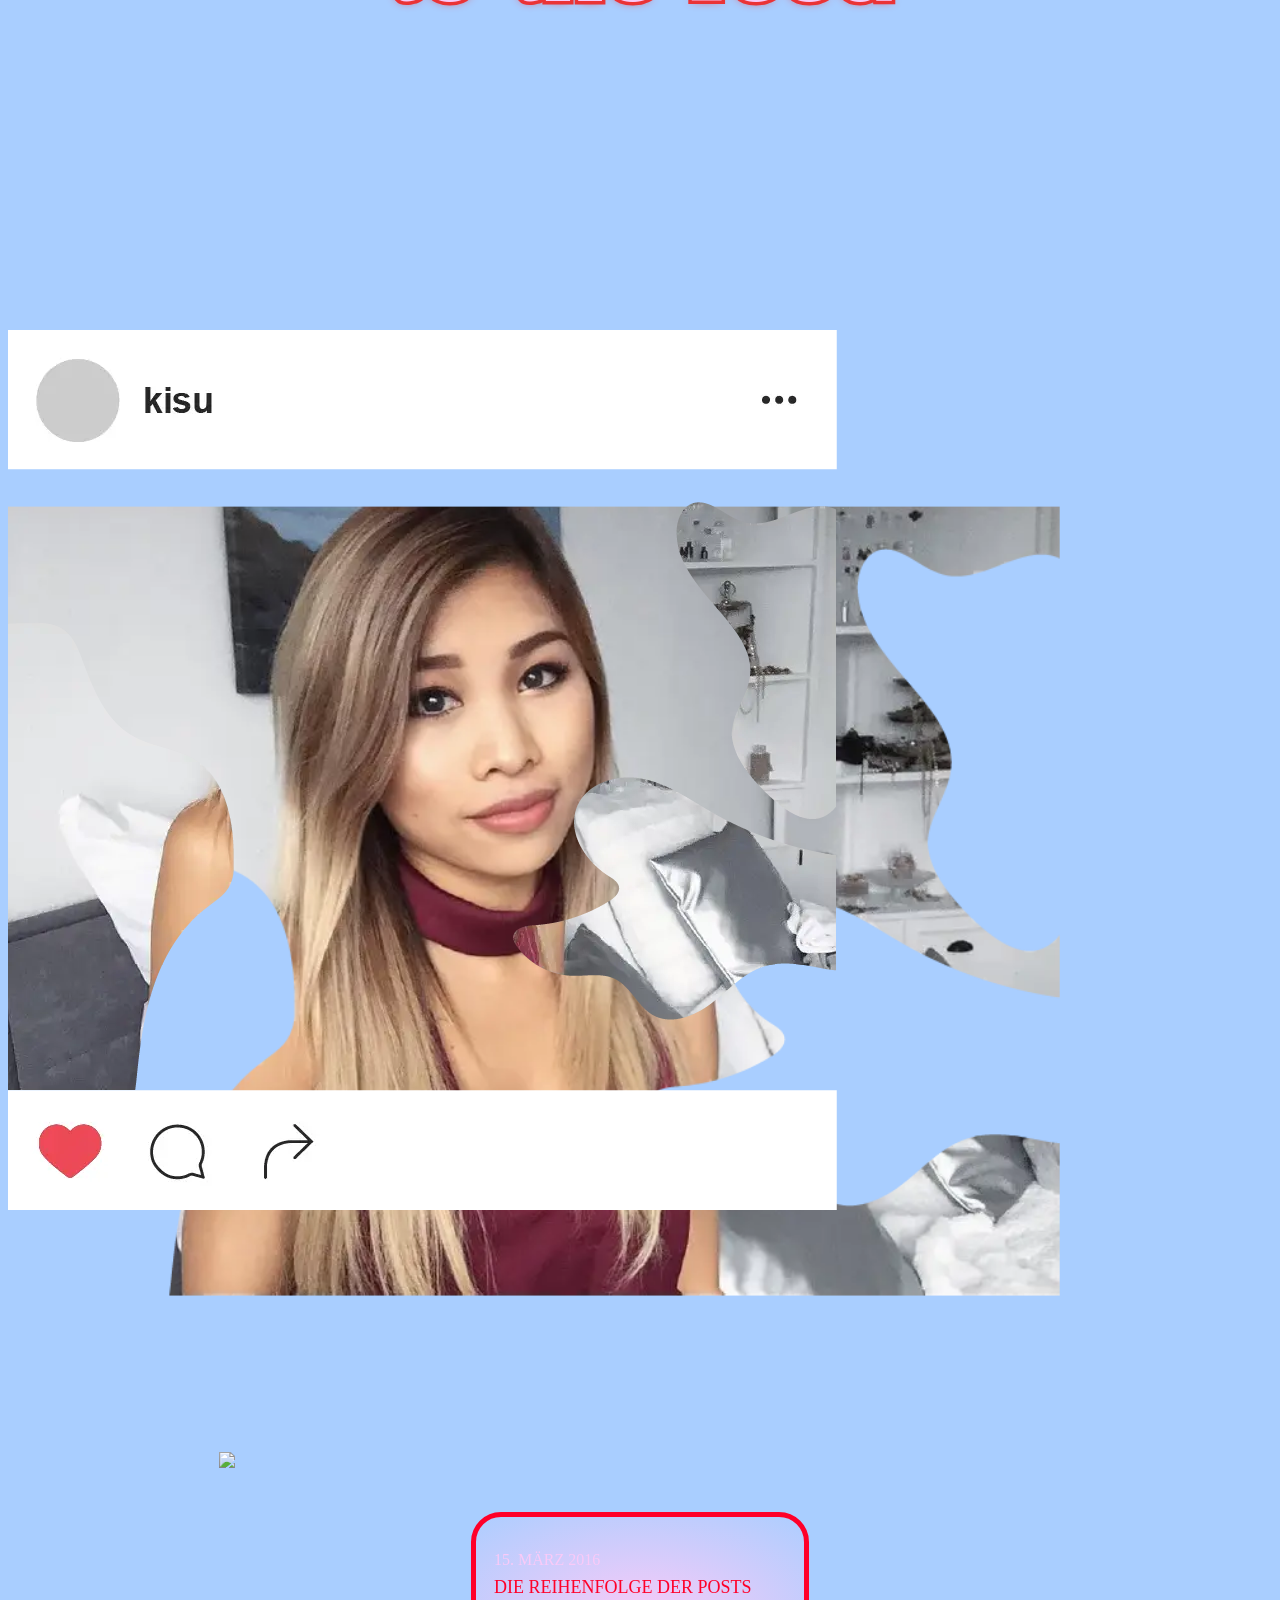
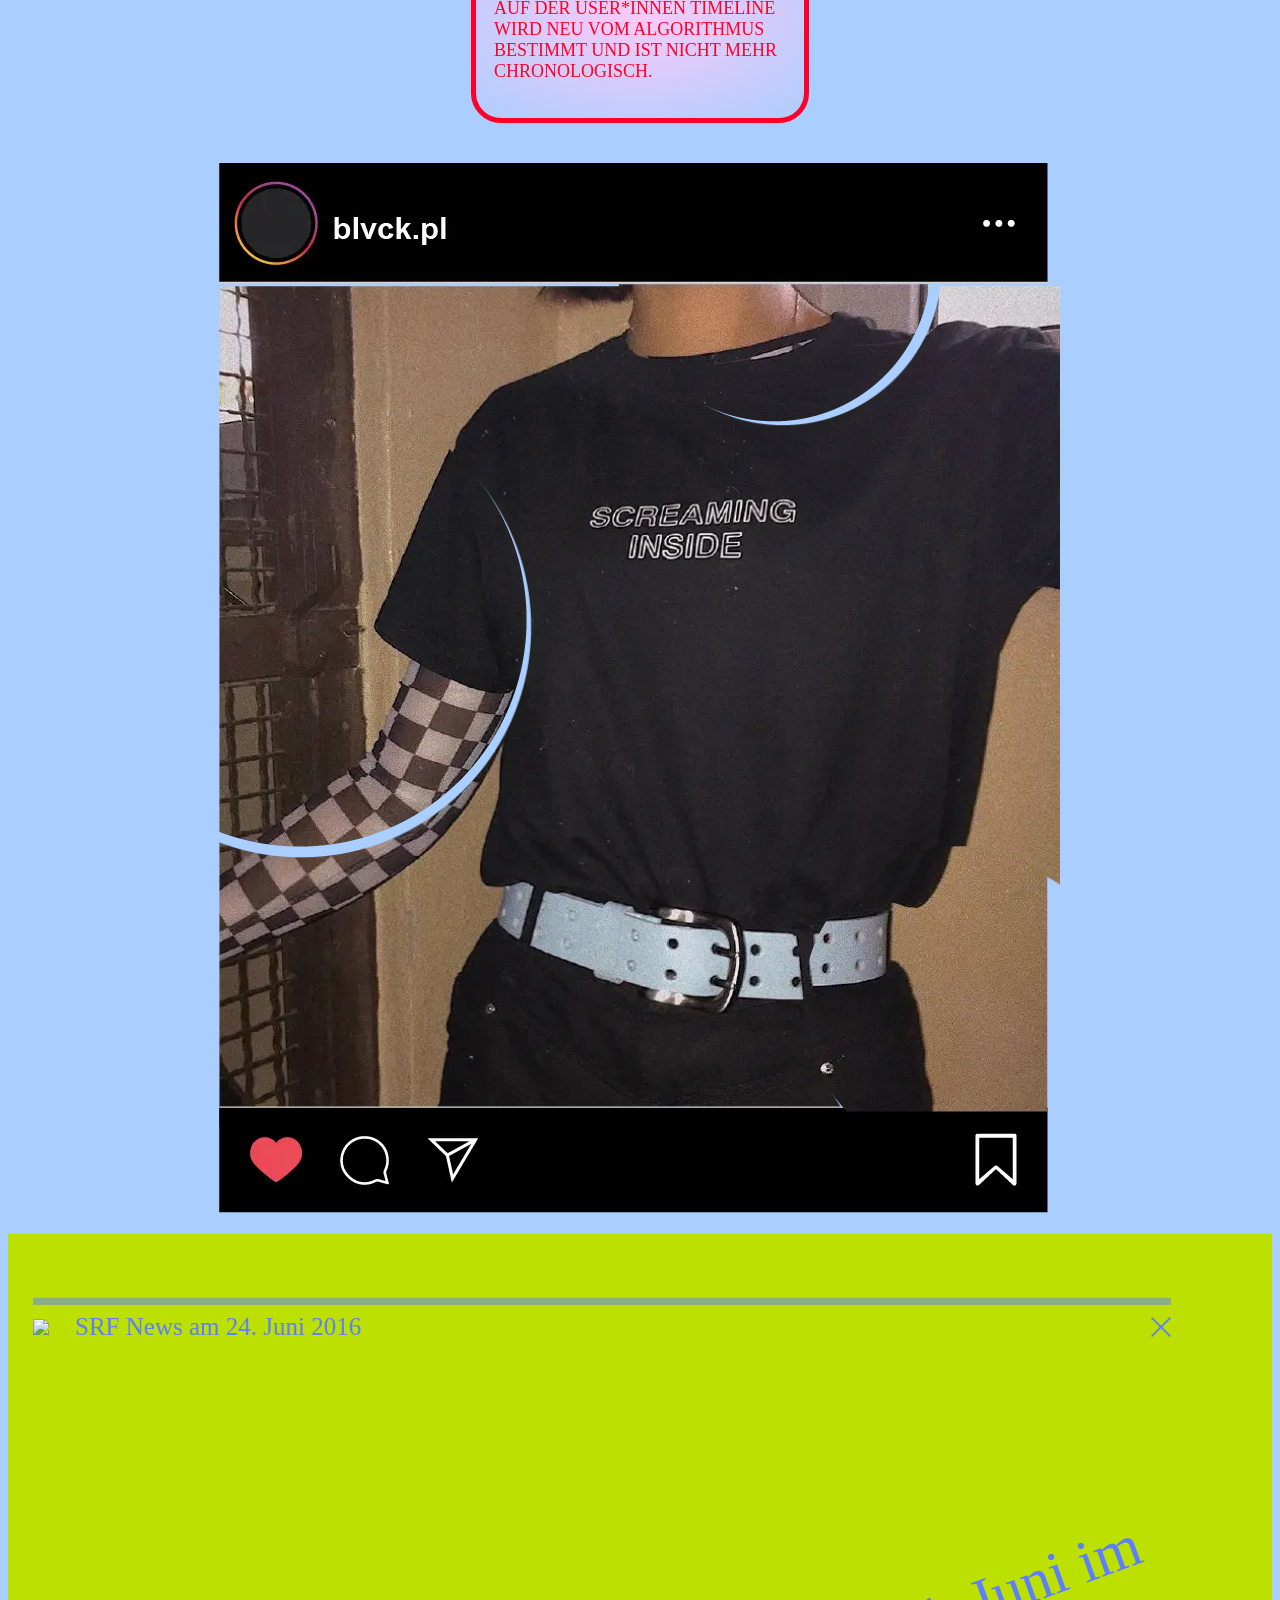
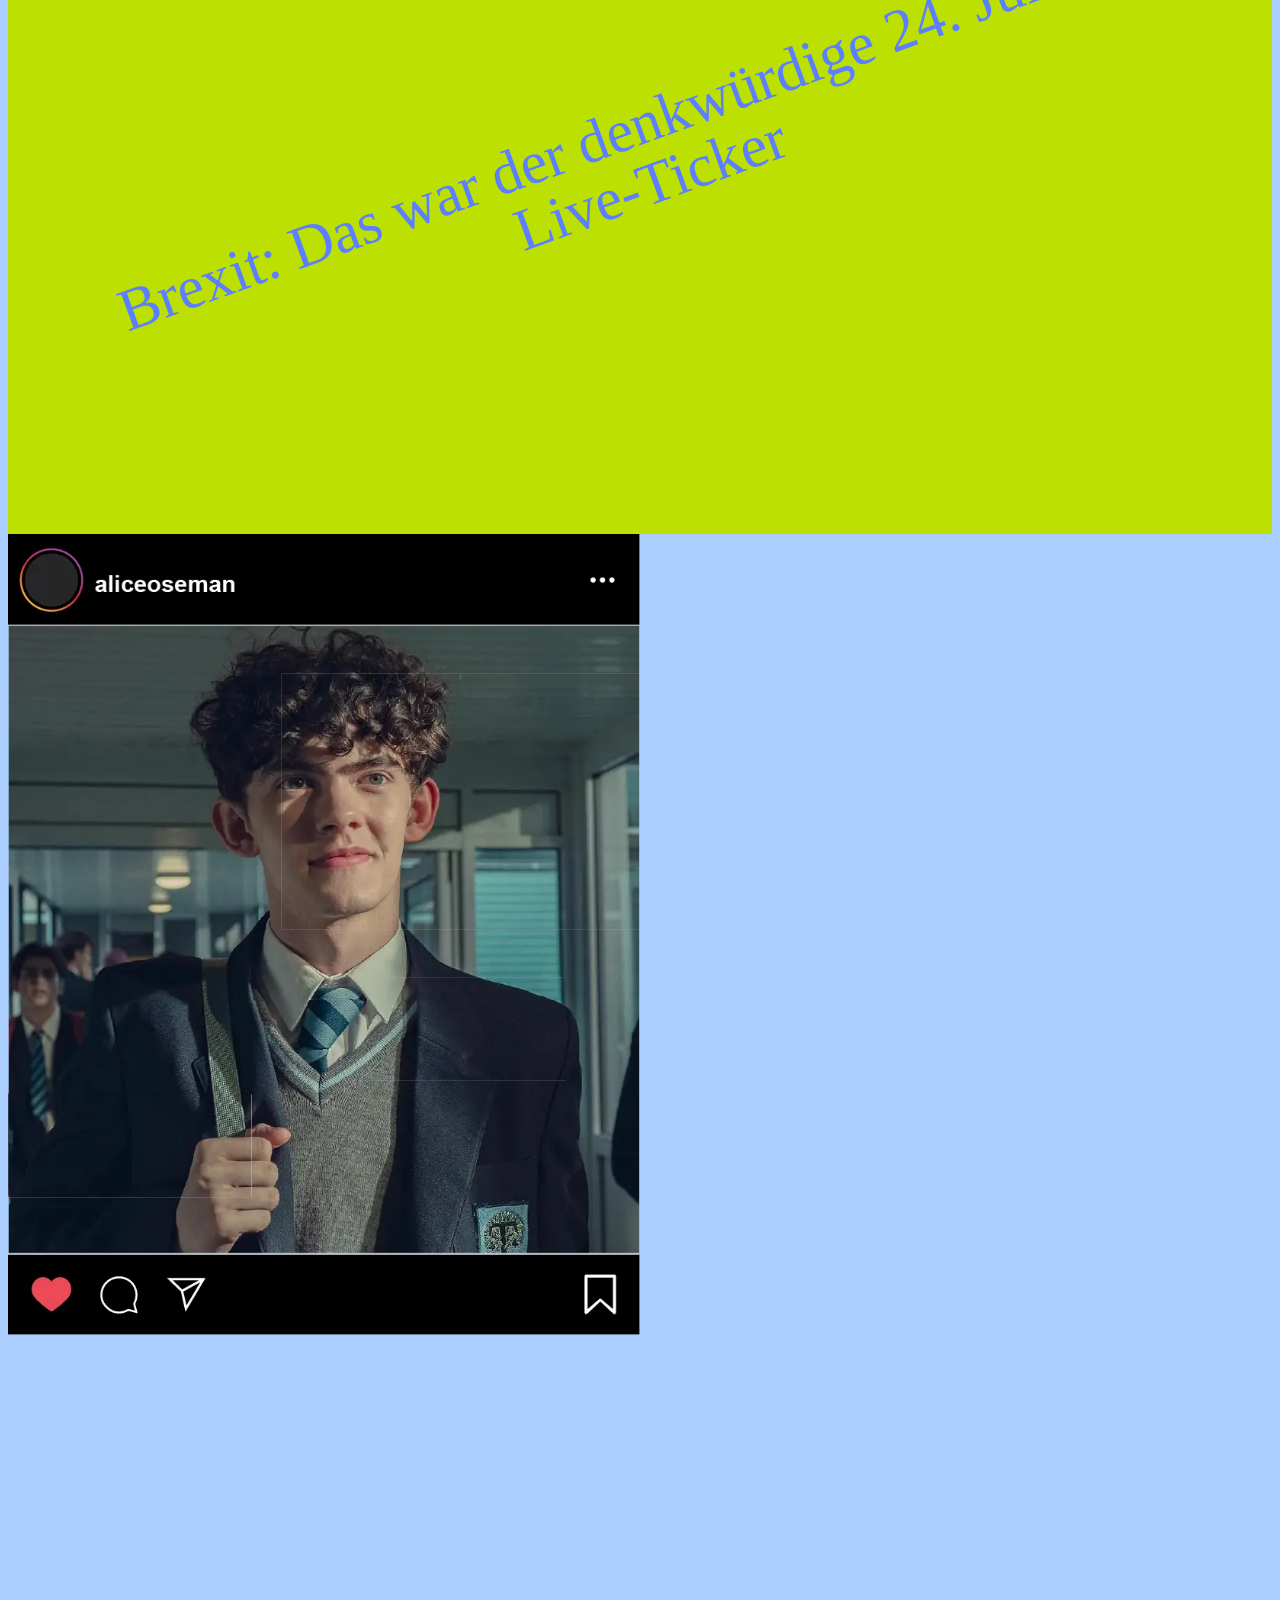
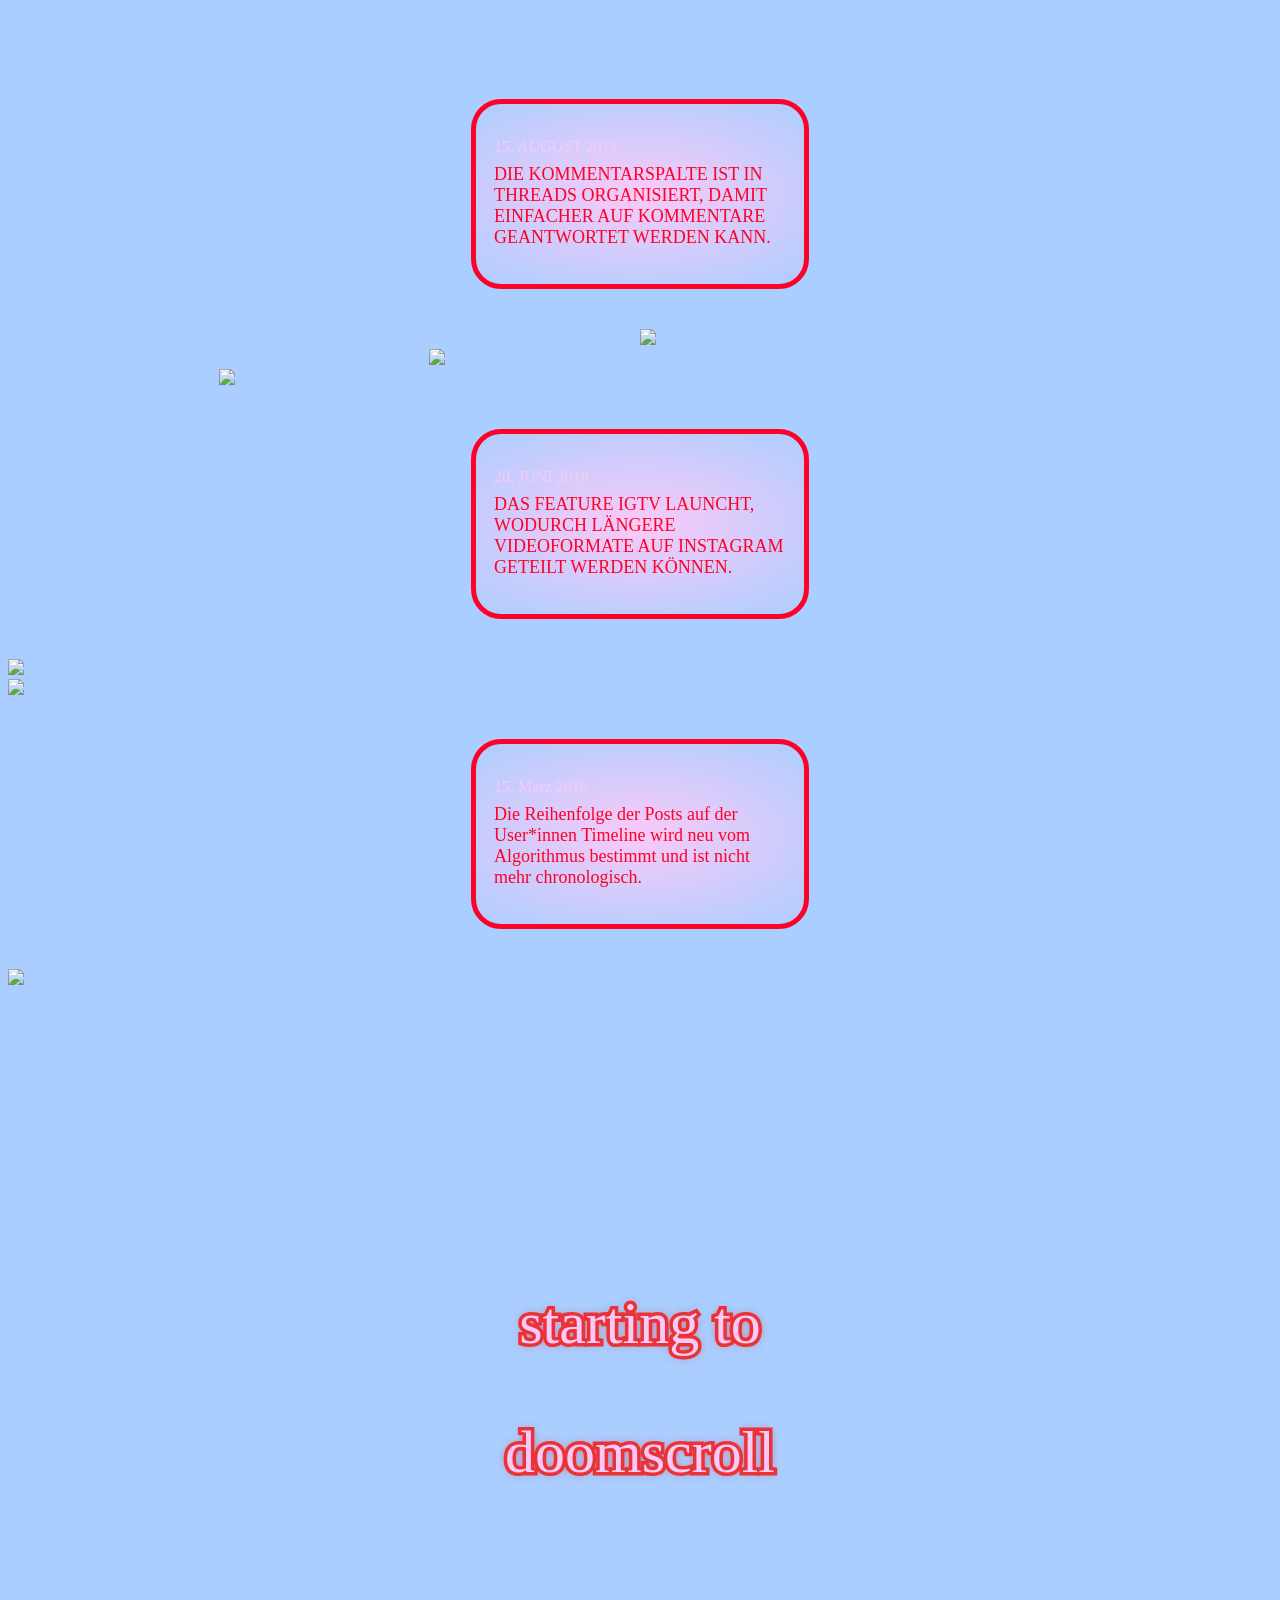
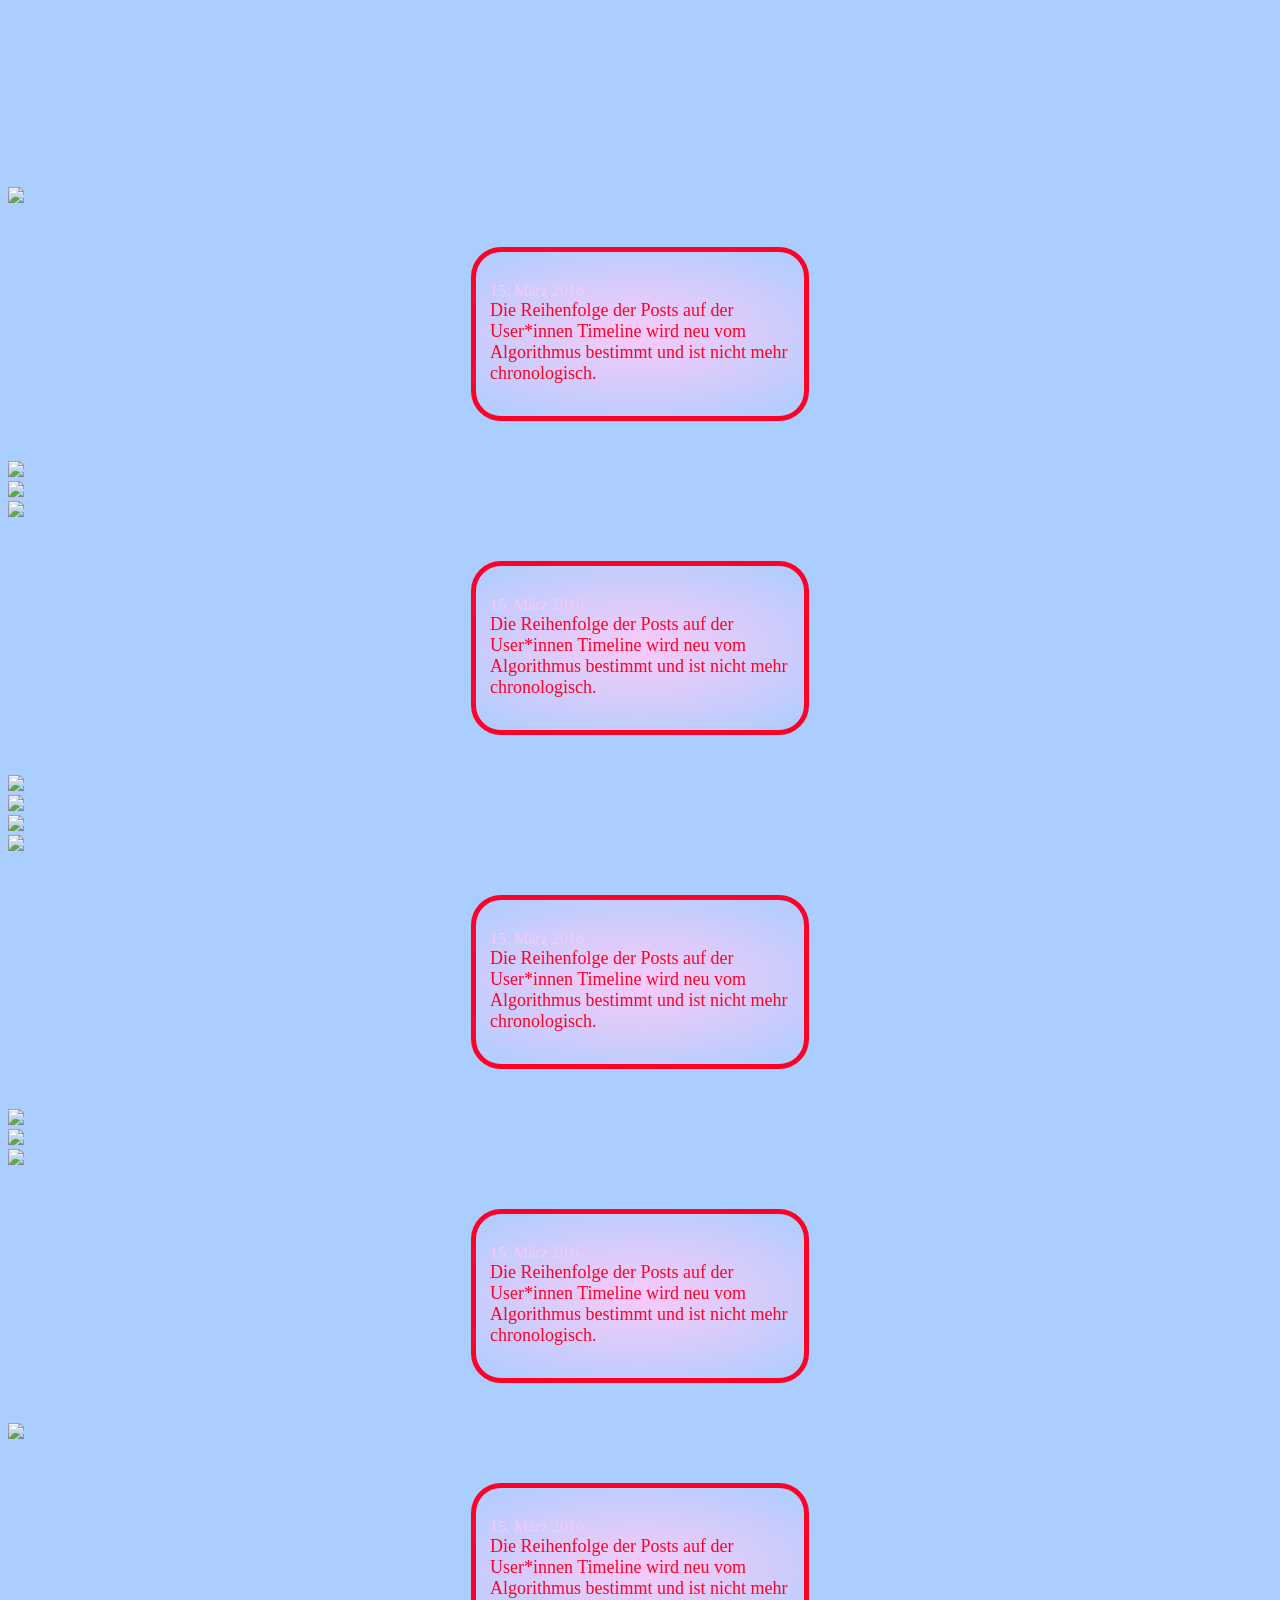
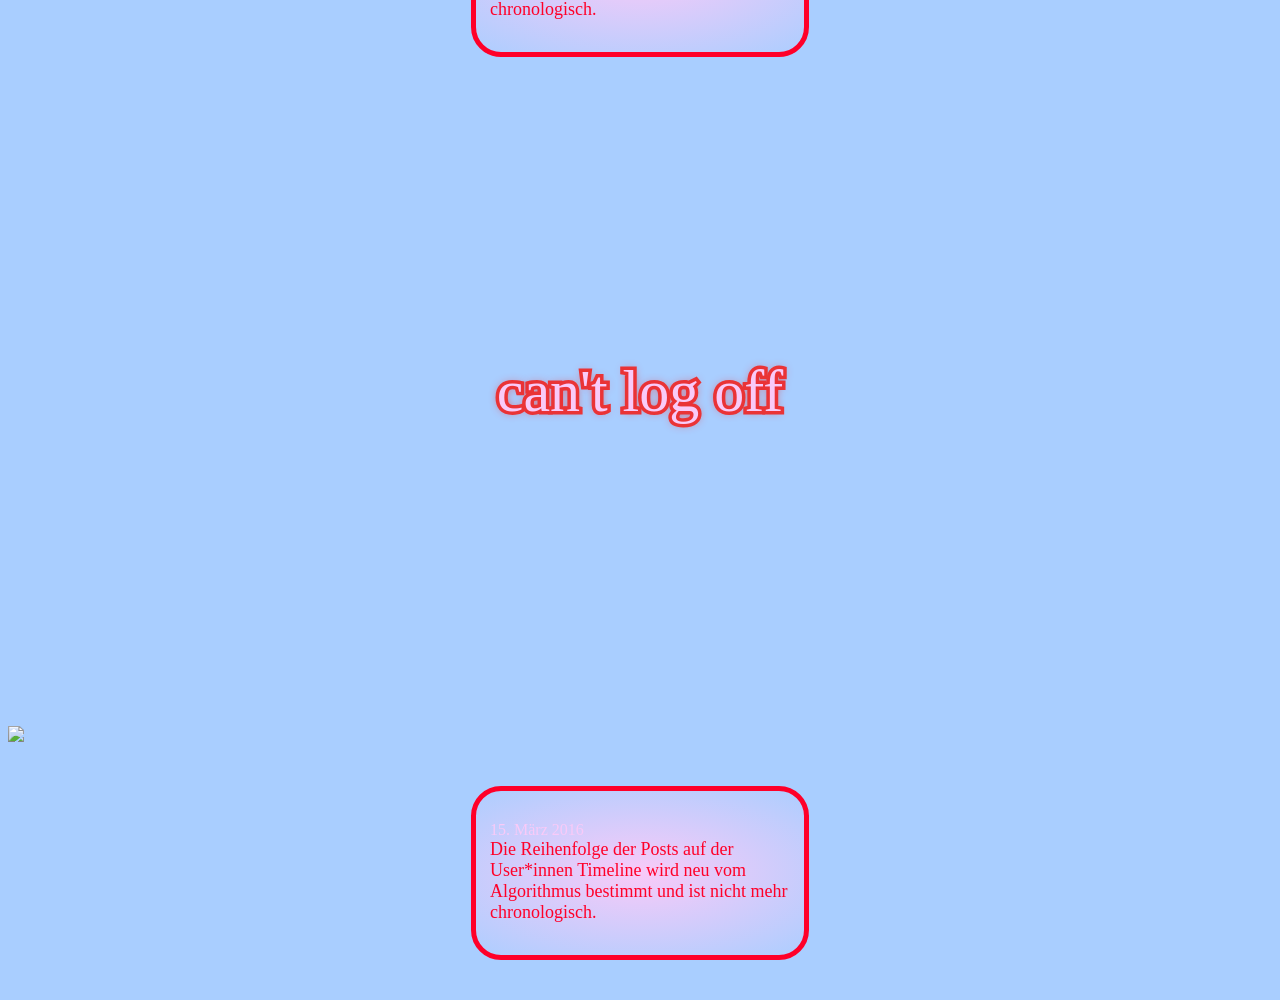
==== commit d1f8833a: "title positioned but gradient is not right" ====
--- a/index.html
+++ b/index.html
@@ -93,6 +93,7 @@
             <h1 class="outline title-top" data-text="i scrolled">i scrolled</h1>
             <img src="img/SVGs/sooo-title.svg" class="title-sooo">
             <h1 class="outline title-far" data-text="far">far</h1>
+              <div class="title-gradient"></div>
             <h1 class="outline title-bottom" data-text="i grew up">i grew up</h1>
           </div>
         </section>
--- a/style.css
+++ b/style.css
@@ -68,6 +68,7 @@
       #bbe002ff 110%);
   z-index: 49;
   pointer-events: none;
+  opacity: 0;
 }
 
 /* ── TITLE SCREEN ───────────────────────────────────── */
@@ -96,29 +97,43 @@
   margin-top: 0;
   align-self: center;
   position: relative;
-  z-index: 2;
+  z-index: 100;
 }
 
 .title-far {
-  margin-top: auto;
+  margin-top: -200px;
   align-self: center;
   position: relative;
-  z-index: 2;
+  z-index: 100;
 }
 
 .title-bottom {
-  margin-bottom: 0px;;
+  margin-top: 0px;
   align-self: center;
   position: relative;
-  z-index: 2;
+  z-index: 100;
 }
 .title-sooo {
 align-self: center;
 width: 100%;
+height: 90%;
 position: relative;
 z-index: 1;
 margin-top: -40px;
-
+}
+
+.title-gradient {
+  position: absolute;
+  top: 0;
+  left: 0;
+  width: 100%;
+  height: 100%;
+  background: radial-gradient(ellipse 115% 70% at 50% 45%,
+    #ffffff01 40%,
+    #bbe002ff 75%,
+    #bbe002ff 110%);
+  z-index: 2;
+  pointer-events: none;
 }
 
 .era-title {
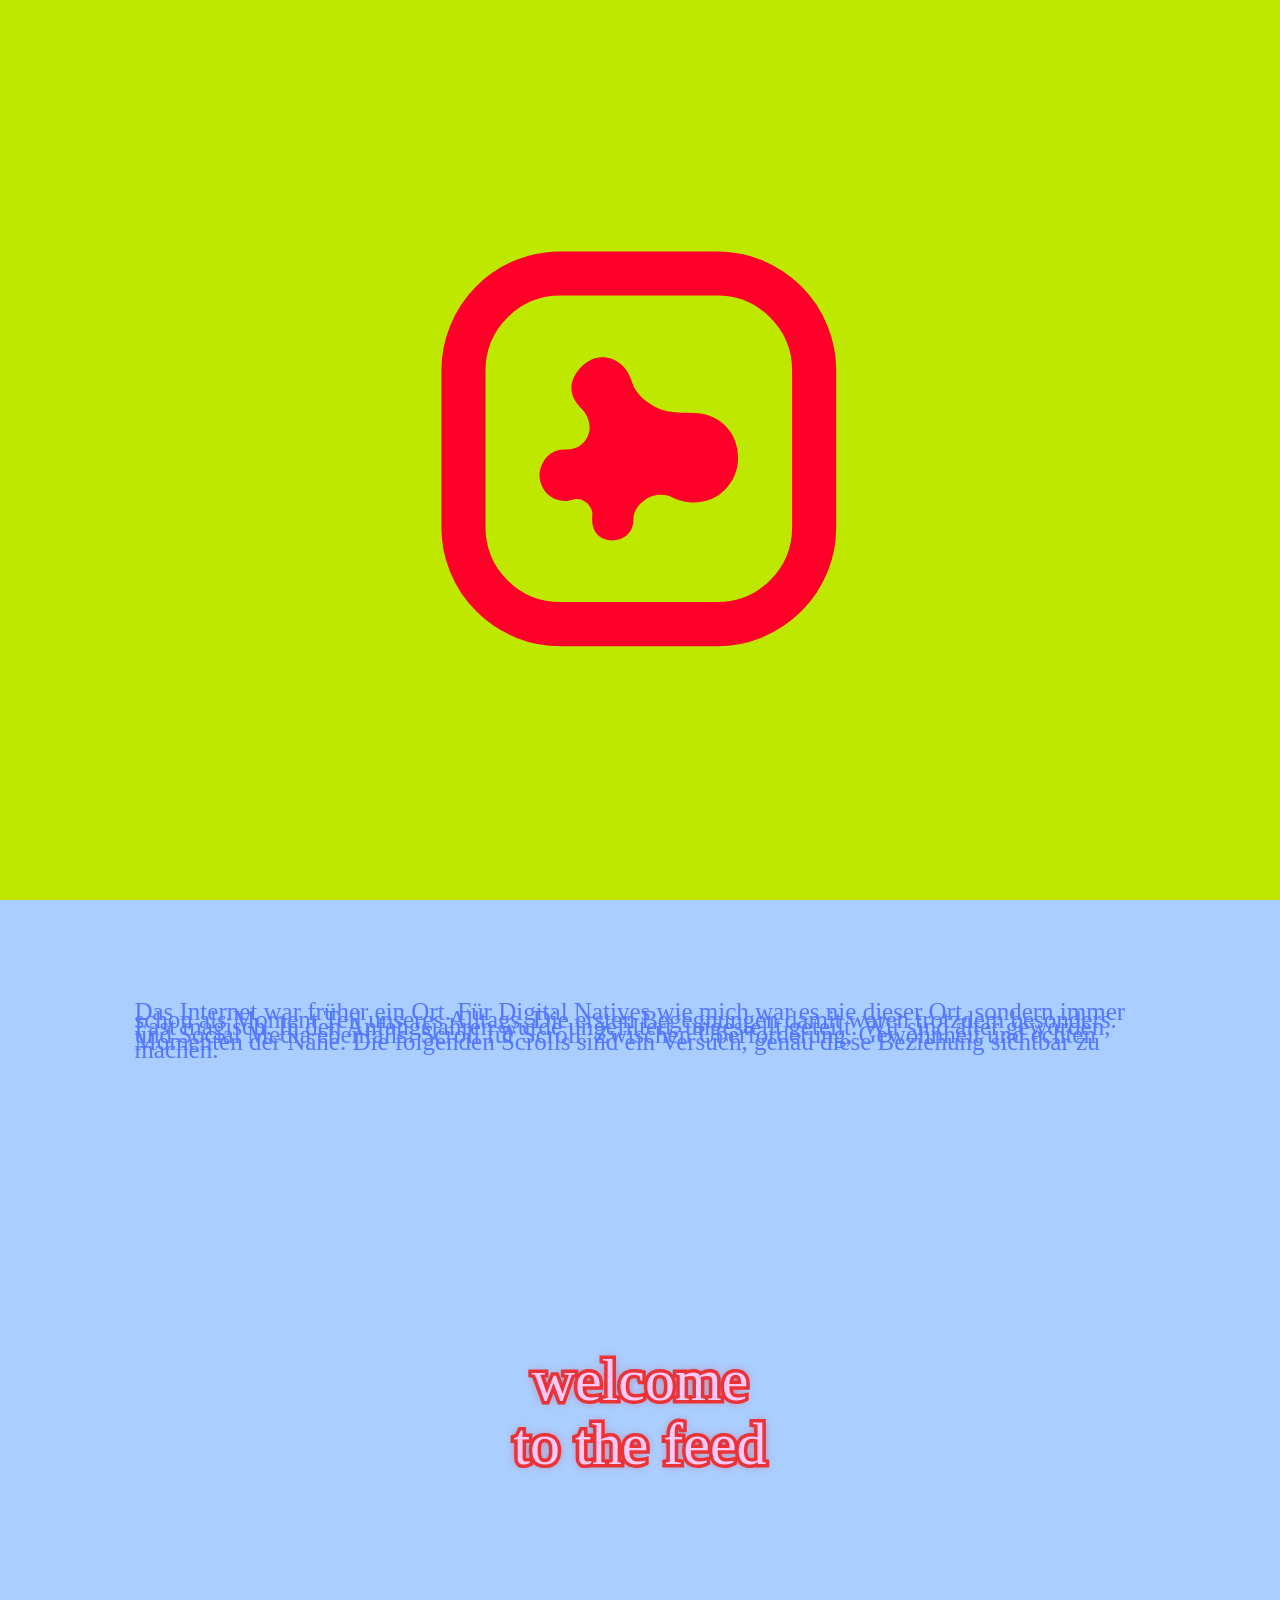
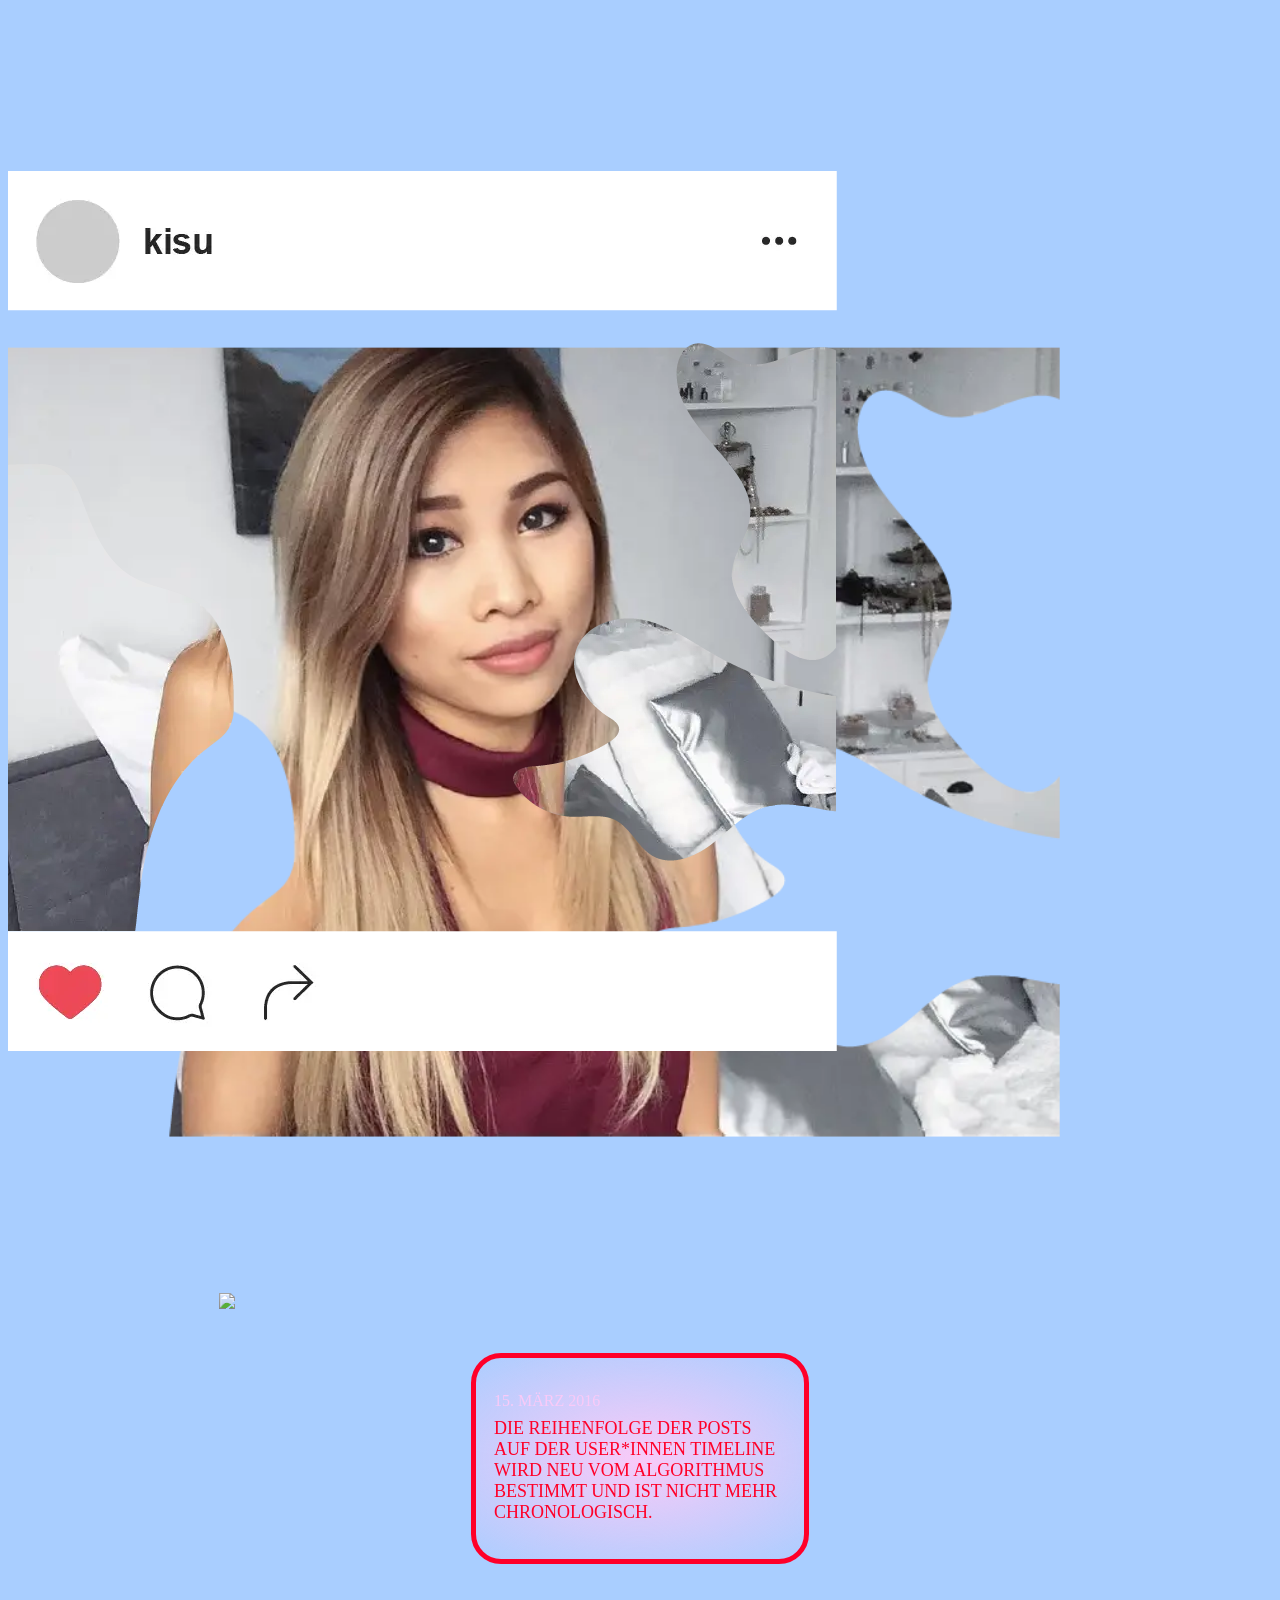
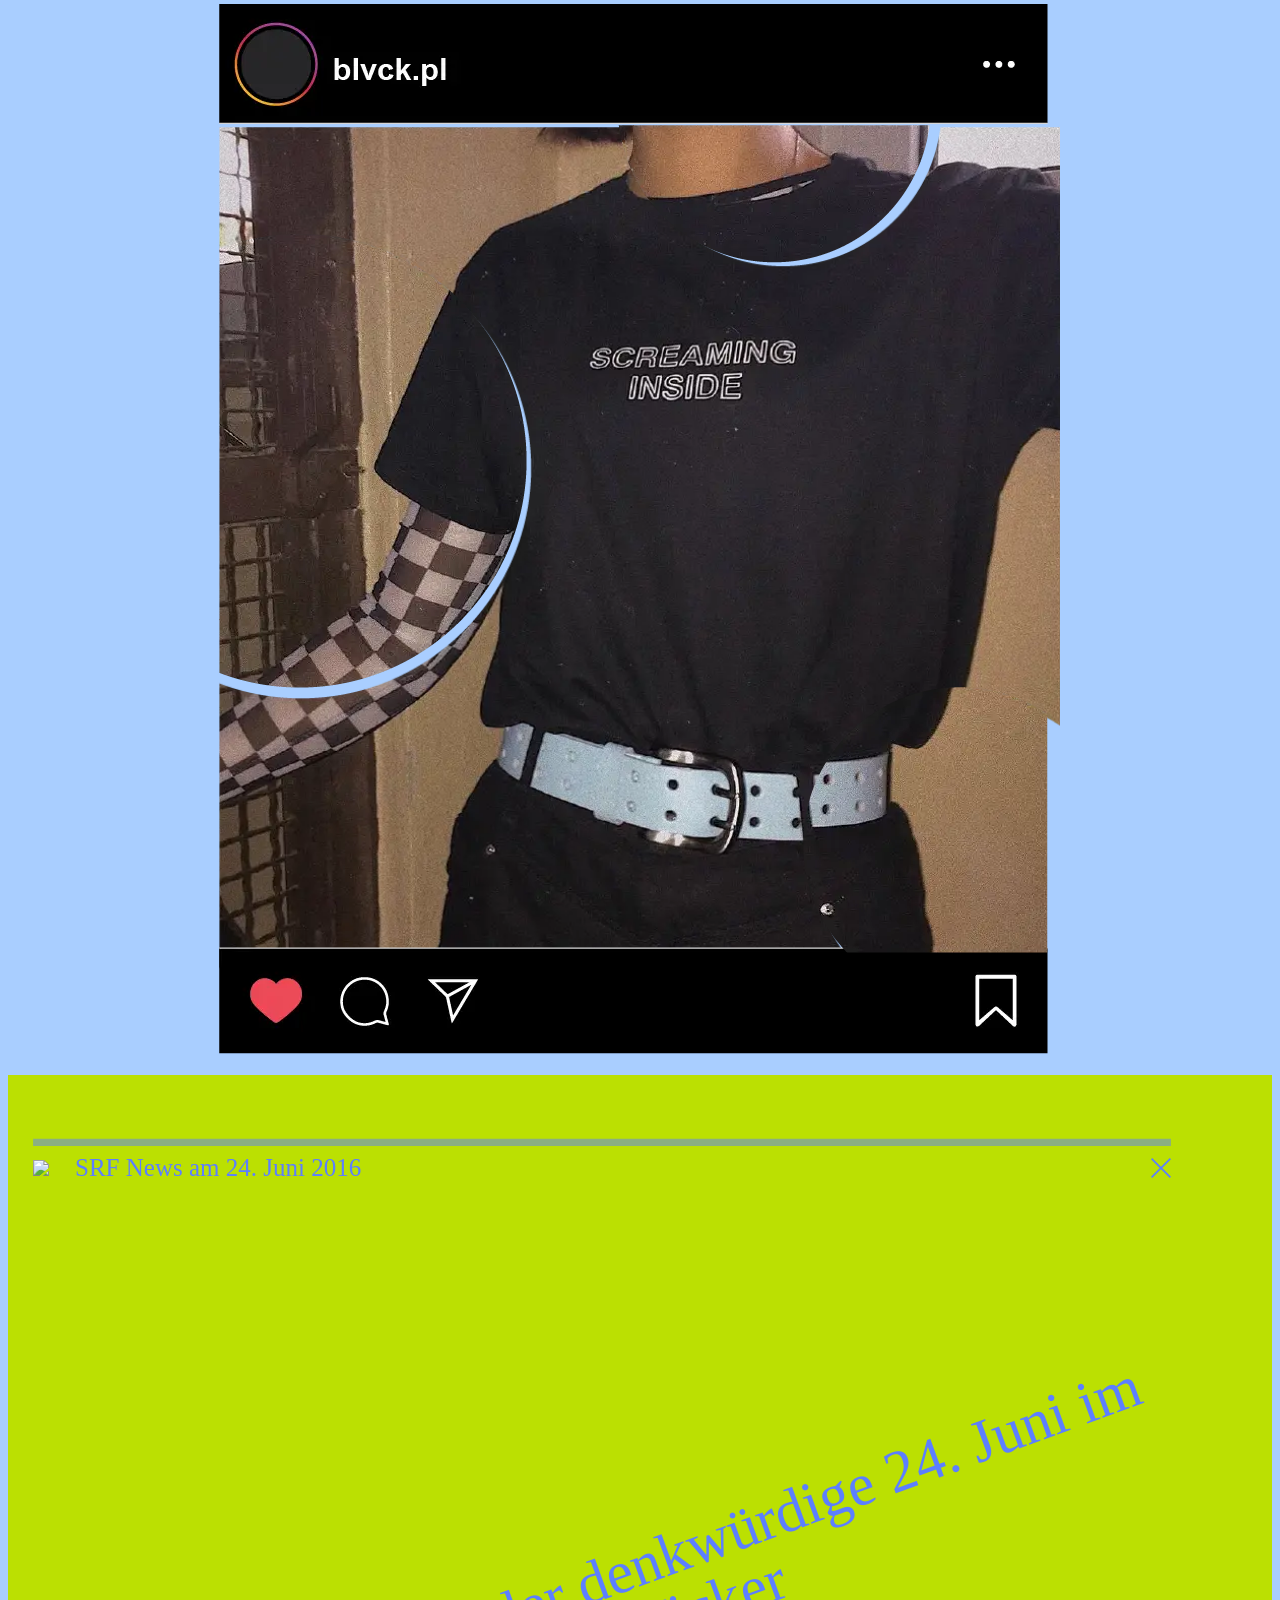
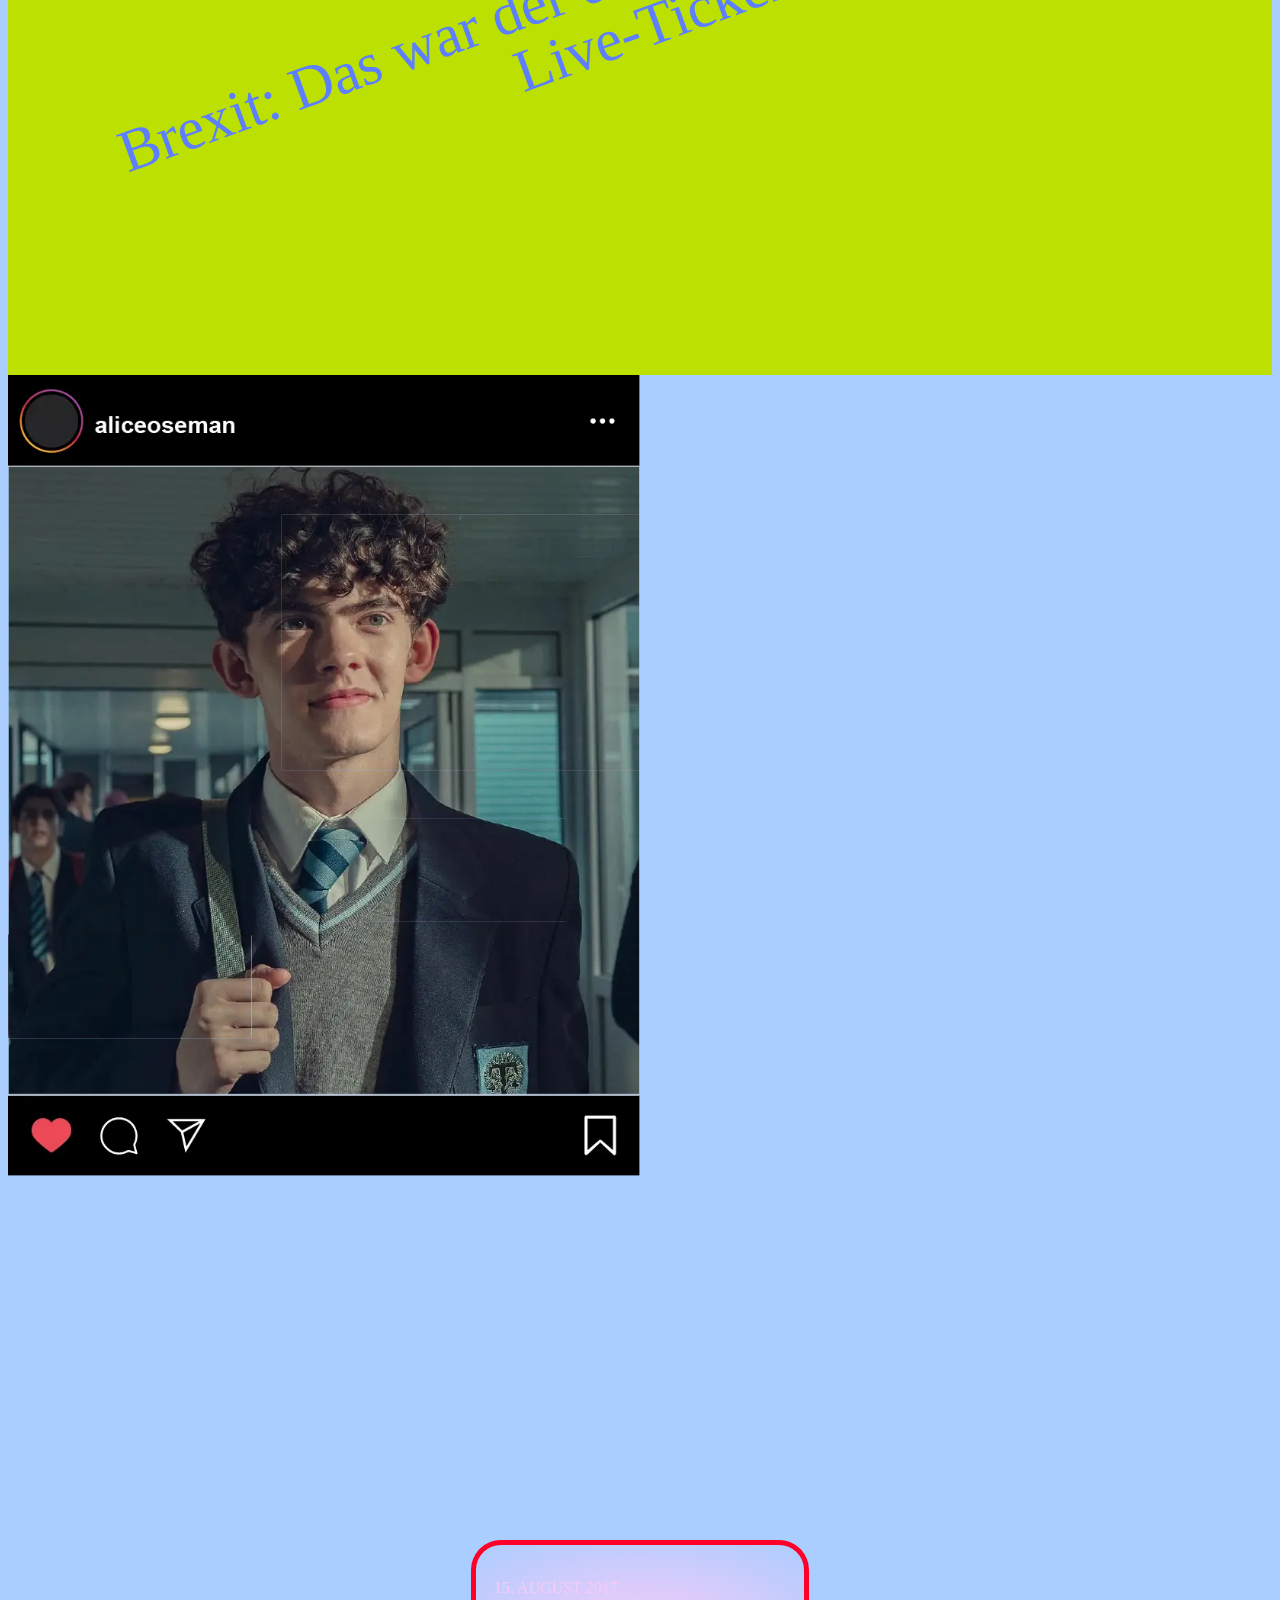
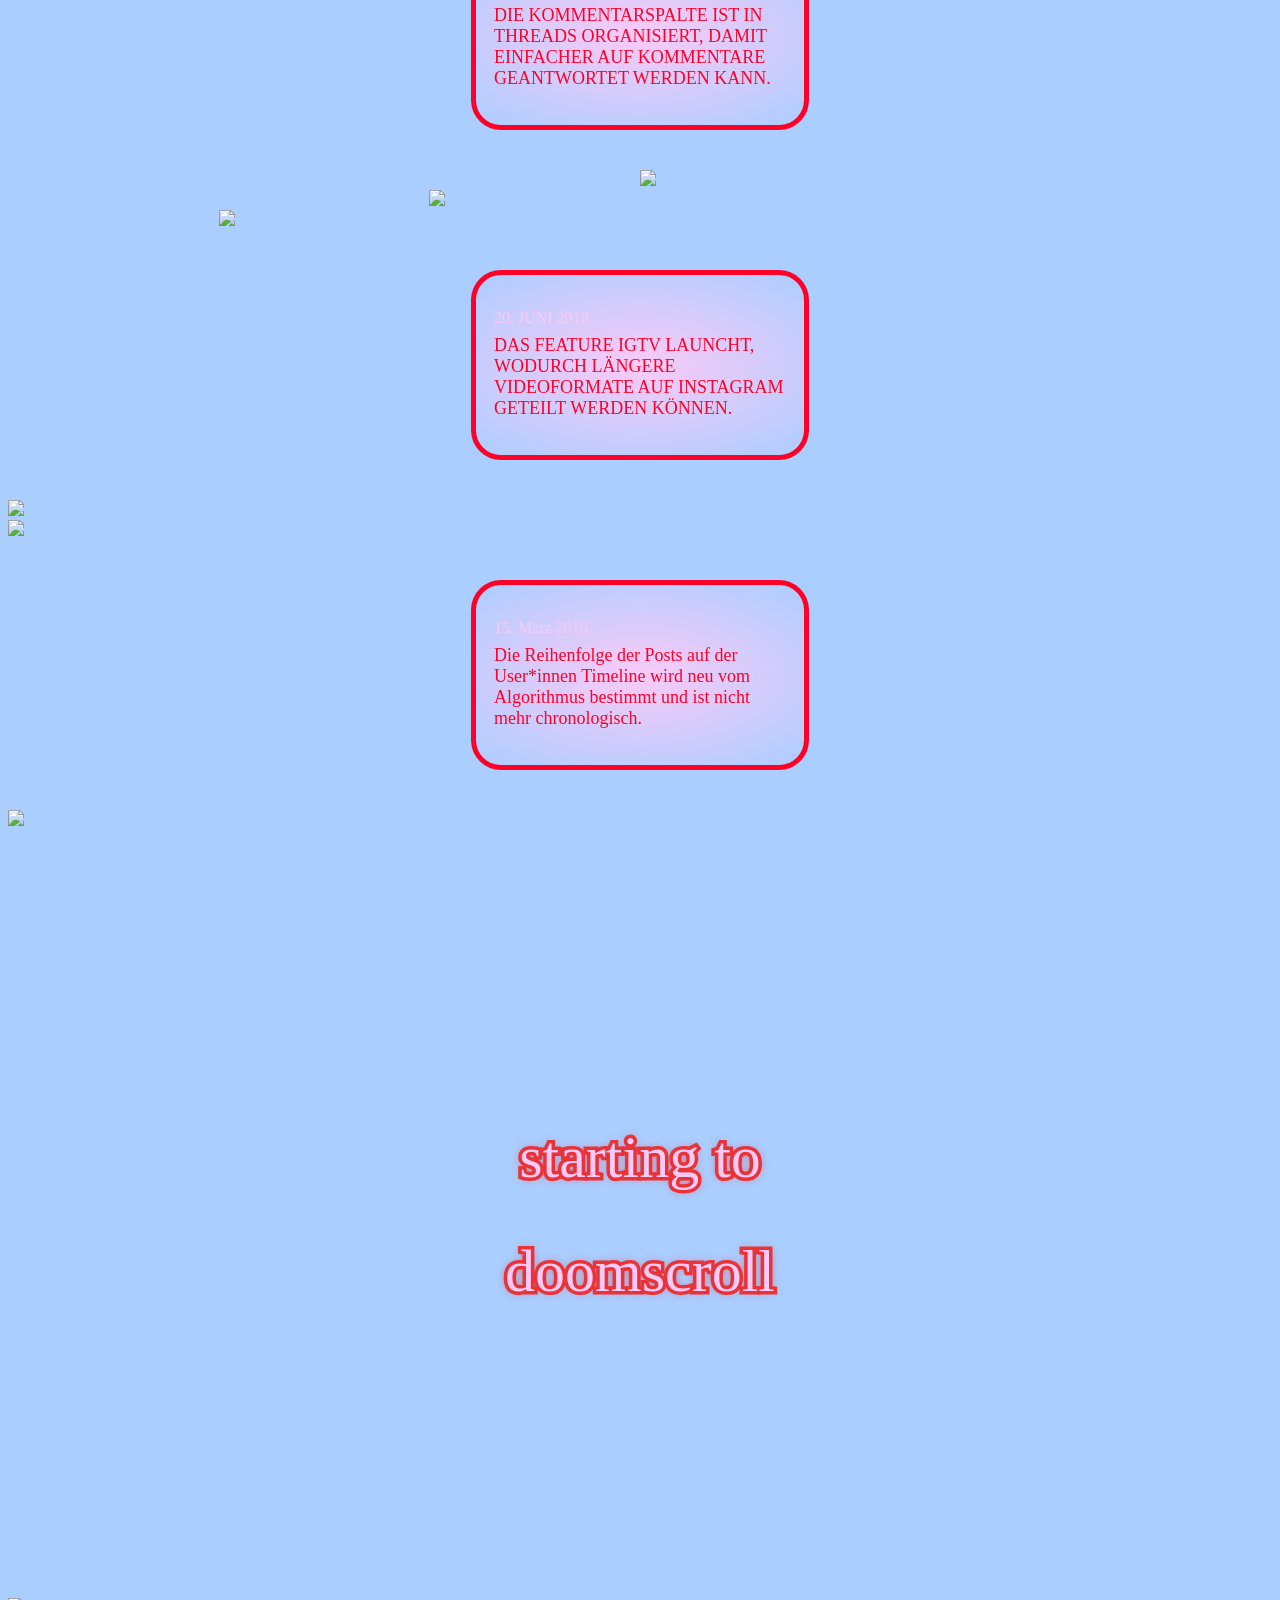
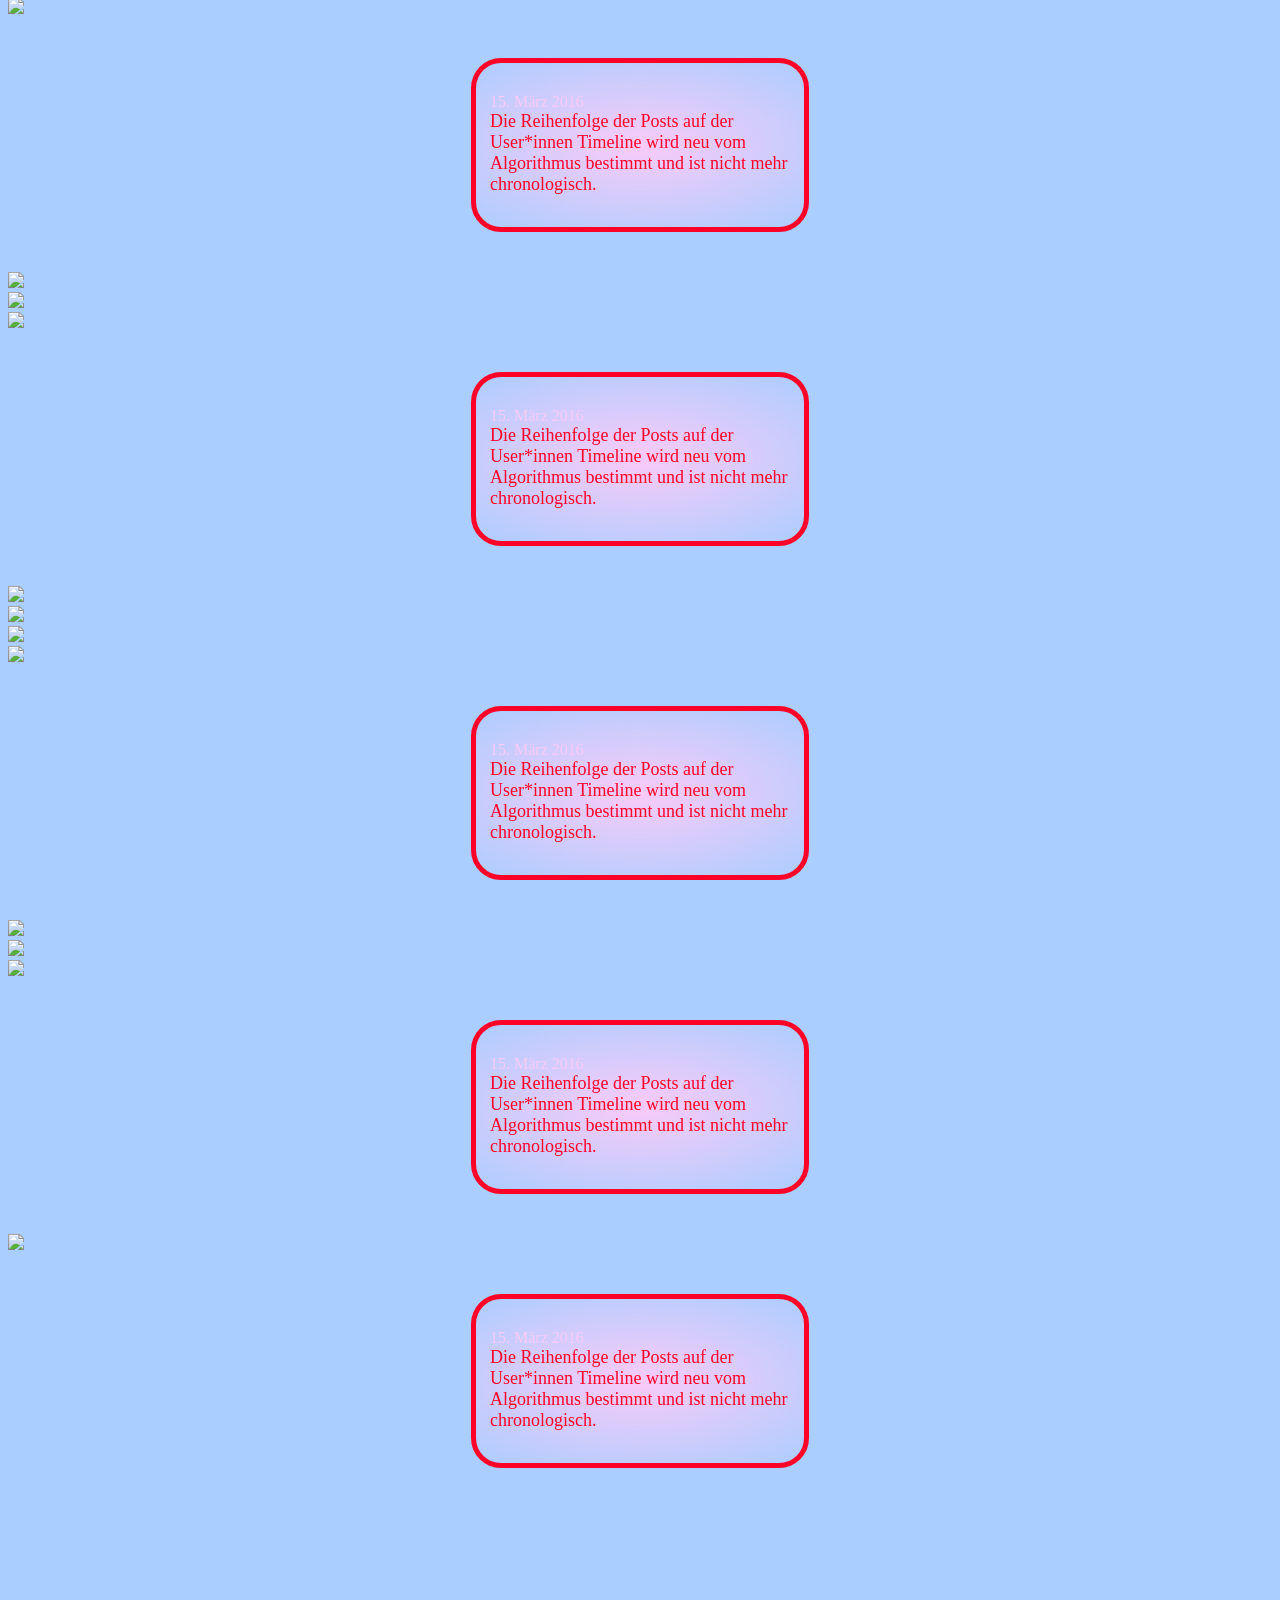
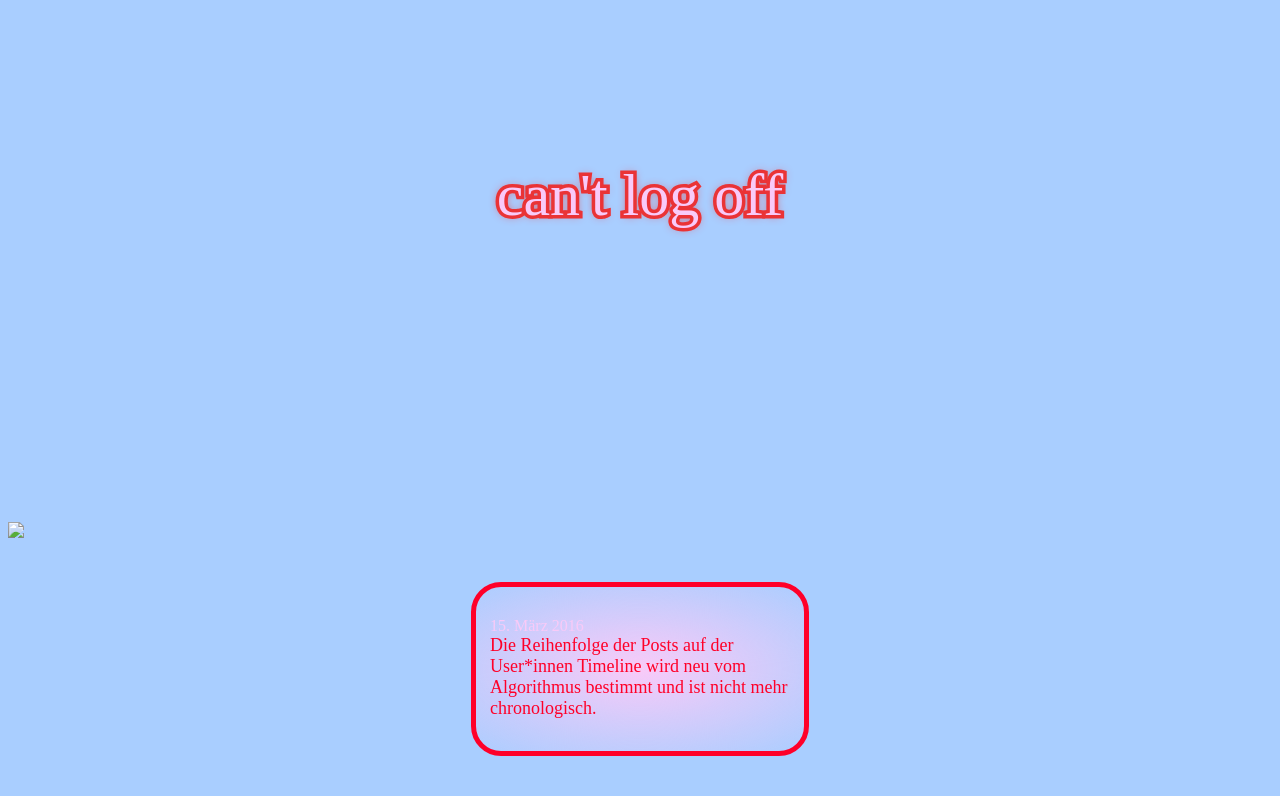
==== commit 67551a50: "intro text gekürzt" ====
--- a/index.html
+++ b/index.html
@@ -29,7 +29,7 @@
     <div></div>
   </div>
 
-  <!--  Loading Screen: noch anpassen für Bilderladen  -->
+  <!--  MARK: Loading Screen: noch anpassen für Bilderladen  -->
   <div class="loading-screen">
     <svg viewBox="-15 -15 290 290" class="loading-icon">
       <!-- border bleibt immer sichtbar -->
@@ -46,33 +46,33 @@
   </div>
 
 
-  <!--  Navigation  -->
+  <!--  MARK: Navigation  -->
   <nav class="side-bar">
     <a>
       <img src="img/SVGs/navigation-icon-16.svg" href="#era-1" class="era1-menu menu-icon1">
     </a>
-    <a href="#j-20216" class="era1-menu">2016</a>
-    <a href="#j-20217" class="era1-menu">2017</a>
-    <a href="#j-20218" class="era1-menu">2018</a>
+    <a href="#j-20216" class="era1-menu">16</a>
+    <a href="#j-20217" class="era1-menu">17</a>
+    <a href="#j-20218" class="era1-menu">18</a>
     <a>
       <img src="img/SVGs/navigation-icon-17.svg" href="#era-2" class="era2-menu menu-icon2">
     </a>
-    <a href="#j-20219" class="era2-menu">2019</a>
-    <a href="#j-2020" class="era2-menu">2020</a>
-    <a href="#j-2021" class="era2-menu">2021</a>
-    <a href="#j-2022" class="era2-menu">2022</a>
+    <a href="#j-20219" class="era2-menu">19</a>
+    <a href="#j-2020" class="era2-menu">20</a>
+    <a href="#j-2021" class="era2-menu">21</a>
+    <a href="#j-2022" class="era2-menu">22</a>
     <a>
       <img src="img/SVGs/navigation-icon-19.svg" href="#era-3" class="era3-menu menu-icon3">
     </a>
-    <a href="#j-2023" class="era3-menu">2023</a>
-    <a href="#j-2024" class="era3-menu">2024</a>
-    <a href="#j-2025" class="era3-menu">2025</a>
-    <a href="#j-2026" class="era3-menu">2026</a>
+    <a href="#j-2023" class="era3-menu">23</a>
+    <a href="#j-2024" class="era3-menu">24</a>
+    <a href="#j-2025" class="era3-menu">25</a>
+    <a href="#j-2026" class="era3-menu">26</a>
     <a href="#Outro" class="era3-menu">?</a>
   </nav>
 
   <div class="scroll-sections"></div>
-  <!--  Gen Z Kommentare: werden im JS ergänzt!  -->
+  <!-- MARK:  Gen Z Kommentare: werden im JS ergänzt!  -->
   <div class="quote-wrapper">
     <div class="quote-block-1" id="quote-content">
       <span class="quote-line">@Visual-Sun-6018:</span>
@@ -84,34 +84,37 @@
 
   <div class="gradient-overlay"></div>
 
+  <!--── MARK: Titel─────────────── -->
+  <section id="title">
+    <div class="title-wrapper">
+      <h1 class="outline title-top" data-text="i scrolled">i scrolled</h1>
+      <img src="img/SVGs/sooo-title.svg" class="title-sooo">
+      <h1 class="outline title-far" data-text="far">far</h1>
+      <h1 class="outline title-bottom" data-text="i grew up">i grew up</h1>
+    </div>
+  </section>
+
   <div id="smooth-wrapper">
     <div id="smooth-content">
       <div class="stage">
-        <!--── Titel─────────────── -->
-        <section id="title">
-          <div class="title-wrapper">
-            <h1 class="outline title-top" data-text="i scrolled">i scrolled</h1>
-            <img src="img/SVGs/sooo-title.svg" class="title-sooo">
-            <h1 class="outline title-far" data-text="far">far</h1>
-              <div class="title-gradient"></div>
-            <h1 class="outline title-bottom" data-text="i grew up">i grew up</h1>
-          </div>
-        </section>
-
+        <!-- Spacer für den Titel -->
+        <div class="title-spacer"></div>
+        <!-- MARK: Intro-->
         <section id="intro">
           <div class="intro-text">
-            <p id="intro-typing">Das Internet war früher ein Ort. Für Digital Natives wie mich war es nie dieser Ort,
-              sondern immer schon als Moment Teil unseres Alltags. Die ersten Begegnungen damit waren trotzdem
-              besonders. Fast magisch. In den Anfangsjahren wurde ungefiltert, ungestellt geteilt . Ohne Anspruch, ohne
-              Agenda. Wir sind älter geworden, und Social Media ebenfalls: Scroll für Scroll. Zwischen Überforderung,
-              Gewohnheit und echten Momenten der Nähe.
+            <p id="intro-typing">
+              Das Internet war früher ein Ort. Für Digital Natives wie mich war es nie dieser Ort, sondern immer schon
+              als Moment Teil unseres Alltags. Die ersten Begegnungen damit waren trotzdem besonders. Fast magisch. In
+              den Anfangsjahren wurde ungefiltert, ungestellt geteilt.
+              Wir sind älter geworden, und Social Media ebenfalls: Scroll für Scroll. Zwischen Überforderung, Gewohnheit
+              und echten Momenten der Nähe.
               Die folgenden Scrolls sind ein Versuch, genau diese Beziehung sichtbar zu machen.
             </p>
           </div>
         </section>
 
 
-        <!-- ── ERA 1: WELCOME TO THE INTERNET ─────────────── -->
+        <!-- ── MARK: ERA 1 ─────────────── -->
         <section id="era-1">
           <div class="era-title">
             <p class="era1 outline" data-text="welcome">welcome</p>
@@ -164,7 +167,7 @@
               </div>
             </div>
 
-            <!-- Insta Update. Dieses Text Elemente soll einen Fade in haben, etwas stehen bleiben und anschliessend verschwinden wie auf https://sabrinazeltner.com/. Durch die verschiedenen z-index fliegen floater über das .insta-update und andere fahren darunter hindurch  -->
+            <!-- MARK: Insta Update  -->
             <div class="insta-update" attr-delay-hold="500">
               <!--über das Attribut attr-delay-hold kannst du setzen, wie lange das Element stehenbleibt -->
               <p class="insta-update-header1">15. MÄRZ 2016</p>
@@ -197,7 +200,7 @@
             </div>
           </section>
 
-          <!-- ── headline ─────────────── -->
+          <!-- ── MARK: headline ─────────────── -->
           <div class="gradient-headline">
             <div class="headline-wrapper">
               <div class="headline-menu">
@@ -359,7 +362,7 @@
         </section>
 
 
-        <!-- ── ERA 2: For You. Hier soll eine Animation stattfinden von "SRFF" 100; zu "SRFF" 50;. Sie soll darauf getimed sein, wenn der Text in der Mitte des Bildschirms erscheint ─────────────── -->
+        <!-- MARK:  ERA 2  -->
         <section id="era-2">
           <div class="era-title">
             <p class="era2 outline" data-text="starting to">starting to </p>
@@ -584,7 +587,7 @@
           </section>
         </section>
 
-        <!-- ── ERA 3: Algorithm Abyss ─────────────── -->
+        <!-- MARK: ERA 3 -->
         <section id="era-3">
           <div class="era-title">
             <p class="era3 outline" data-text="can't log off">can't log off</p>
--- a/style.css
+++ b/style.css
@@ -4,12 +4,13 @@
   font-display: swap;
 }
 
+/* MARK: Fonts */
 h1 {
   font-family: "Arizona Variable";
-  font-variation-settings: "wght" 600;
+  font-variation-settings: "wght" 700;
   text-align: center;
   line-height: 0.9;
-  font-size: 120px;
+  font-size: 90px;
   z-index: 20;
   color: #5478ff;
   animation: serifTransition 2s ease-in-out infinite alternate;
@@ -18,7 +19,6 @@
   position: relative;
 }
 
-
 @keyframes serifTransition {
   from {
     font-variation-settings: "SRFF" 100;
@@ -29,9 +29,69 @@
   }
 }
 
-
-
-/* ── LOADING SCREEN ───────────────────────────────────── */
+.outline {
+  font-size: 90px;
+  position: relative;
+  color: #f9caf8;
+  text-align: center;
+}
+
+.outline::before {
+  content: attr(data-text);
+  text-align: center;
+  position: absolute;
+  top: 0;
+  left: 0;
+  width: 100%;
+  z-index: -1;
+  color: transparent;
+  -webkit-text-stroke: 7px #ea3336;
+  text-shadow: 0 0 10px #ea3336;
+}
+
+
+/* MARK: body */ 
+body {
+  background: #a9ceff;
+  overflow-x: hidden;
+}
+
+body::after {
+  content: '';
+  position: fixed;
+  top: 0;
+  left: 0;
+  width: 100%;
+  height: 100%;
+  background: radial-gradient(ellipse 115% 70% at 50% 45%,
+    #ffffff01 40%,
+    #bbe002ff 75%,
+    #bbe002ff 110%);
+  pointer-events: none;
+  z-index: 2;
+}
+
+.gradient-overlay {
+  position: fixed;
+  top: 0;
+  left: 0;
+  width: 100%;
+  height: 100%;
+  background: radial-gradient(ellipse 115% 70% at 50% 45%,
+      #ffffff01 40%,
+      #bbe002ff 75%,
+      #bbe002ff 110%);
+  z-index: 9999;
+  pointer-events: none;
+  opacity: 0;
+}
+
+#smooth-wrapper {
+  position: relative;
+  z-index: 5;
+}
+
+/* ── MARK: LOADING SCREEN  */
 .loading-screen{
   position: fixed;
   top: 0;
@@ -51,33 +111,15 @@
   transform: translate(-50%, -50%);
 }
 
-body {
-  background: #a9ceff;
-  overflow-x: hidden;
-}
-
-.gradient-overlay {
-  position: fixed;
+
+/* ── MARK: TITLE SCREEN */
+#title {
+  position: absolute;
   top: 0;
   left: 0;
   width: 100%;
-  height: 100%;
-  background: radial-gradient(ellipse 115% 70% at 50% 45%,
-      #ffffff01 40%,
-      #bbe002ff 75%,
-      #bbe002ff 110%);
-  z-index: 49;
-  pointer-events: none;
-  opacity: 0;
-}
-
-/* ── TITLE SCREEN ───────────────────────────────────── */
-#title {
-  position: relative;
-  width: 100%;
   height: 100svh;
-  isolation: isolate;
-  z-index: 50;
+  z-index: 10;
 }
 
 .title-wrapper {
@@ -94,48 +136,40 @@
 }
 
 .title-top {
-  margin-top: 0;
+  margin-top: 20px;
   align-self: center;
   position: relative;
-  z-index: 100;
+  z-index: 15;
 }
 
 .title-far {
-  margin-top: -200px;
+  margin-top: -170px;
   align-self: center;
   position: relative;
-  z-index: 100;
+  z-index: 115;
 }
 
 .title-bottom {
-  margin-top: 0px;
+  margin-bottom: 0px;
   align-self: center;
   position: relative;
-  z-index: 100;
+  z-index: 15;
 }
 .title-sooo {
 align-self: center;
 width: 100%;
 height: 90%;
 position: relative;
-z-index: 1;
+z-index: 3;
 margin-top: -40px;
 }
 
-.title-gradient {
-  position: absolute;
-  top: 0;
-  left: 0;
-  width: 100%;
-  height: 100%;
-  background: radial-gradient(ellipse 115% 70% at 50% 45%,
-    #ffffff01 40%,
-    #bbe002ff 75%,
-    #bbe002ff 110%);
-  z-index: 2;
+.title-spacer {
+  height: 100svh;
   pointer-events: none;
 }
 
+/* MARK: Era titles */
 .era-title {
   position: relative;
   margin: 300px auto;
@@ -144,35 +178,17 @@
 .era1 {
   font-family: "Arizona Variable";
   font-variation-settings: "SRFF" 0, "wght" 700;
+  line-height: 0.9;
   text-align: center;
   font-size: 60px;
   margin-top: 10px;
   margin-bottom: 10px;
 }
 
-.outline {
-  font-size: 120px;
-  position: relative;
-  color: #f9caf8;
-  text-align: center;
-}
-
-.outline::before {
-  content: attr(data-text);
-  text-align: center;
-  position: absolute;
-  top: 0;
-  left: 0;
-  width: 100%;
-  z-index: -1;
-  color: transparent;
-  -webkit-text-stroke: 7px #ea3336;
-  text-shadow: 0 0 10px #ea3336;
-}
-
 .era2 {
   font-family: "Arizona Variable";
   font-variation-settings: "SRFF" 100, "wght" 700;
+  line-height: 0.9;
   text-align: center;
   font-size: 60px;
   color: #f9caf8;
@@ -181,13 +197,13 @@
 .era3 {
   font-family: "Arizona Variable";
   font-variation-settings: "SRFF" 50, "wght" 700;
+  line-height: 0.9;
   text-align: center;
   font-size: 60px;
   color: #f9caf8;
 }
 
-
-
+/* MARK: NAVIGATION */
 .side-bar {
   position: fixed;
   top: 0;
@@ -201,6 +217,8 @@
   align-items: center;
   justify-content: center;
   gap: 16px;
+  opacity: 0;
+  visibility: hidden;
 }
 
 .side-bar a {
@@ -242,12 +260,13 @@
   margin: -5px;
 }
 
+/* ── MARK: INTRO TEXT  */
 .intro-text {
   font-family: "Arizona Variable";
-  font-variation-settings: "SRFF" 100, "wght" 400;
-  font-size: 18px;
+  font-variation-settings: "SRFF" 0, "wght" 400;
+  font-size: 25px;
   color: #5478ff;
-  line-height: 0.5;
+  line-height: 0.3;
   text-align: left;
   width: 80%;
   margin: 10px auto;
@@ -256,7 +275,7 @@
 
 
 
-/* ── QUOTE BLOCK ───────────────────────────────────── */
+/* ── MARK: QUOTE BLOCK  */
 .quote-wrapper {
   position: fixed;
   bottom: 20px;
@@ -324,7 +343,7 @@
 }
 
 
-/* ── Insta Post ───────────────────────────────────── */
+/* ── MARK: Insta Post */
 .post-wrapper {
   position: relative;
   /* Referenzpunkt für die Floater */
@@ -436,7 +455,7 @@
 
 
 
-/* ── Instagram News ───────────────────────────────────── */
+/* ── MARK: Instagram News */
 .insta-update {
   z-index: 3;
   display: flex;
@@ -518,7 +537,7 @@
 
 }
 
-/* ── Headline ───────────────────────────────────── */
+/* ── MARK: Headline */
 .headline-wrapper {
   background: #bbe002;
   height: 100svh;
@@ -617,7 +636,7 @@
   z-index: 999;
 }
 
-/* ── Grid Overlay ───────────────────────────────────── */
+/* ── MARK: Grid Overlay ───────────────────────────────────── */
 .grid-overlay {
   position: fixed;
   top: 0;
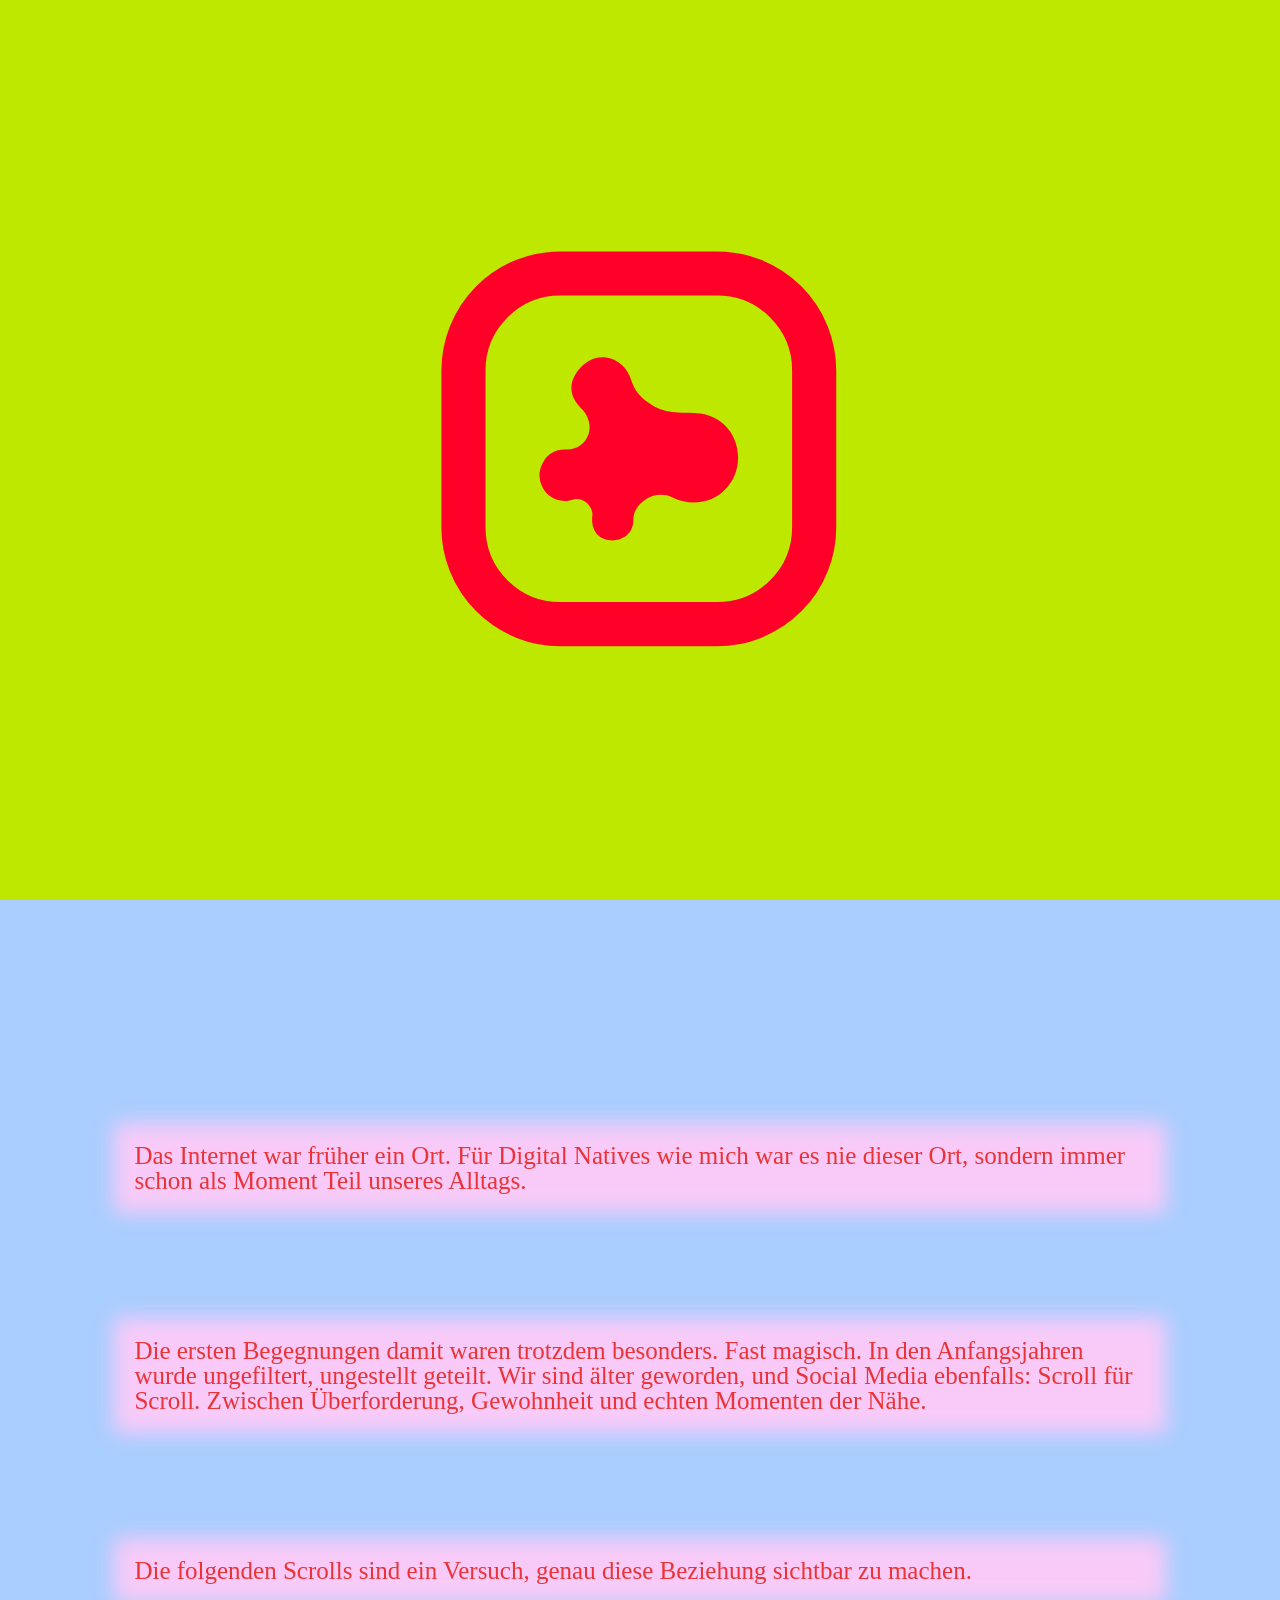
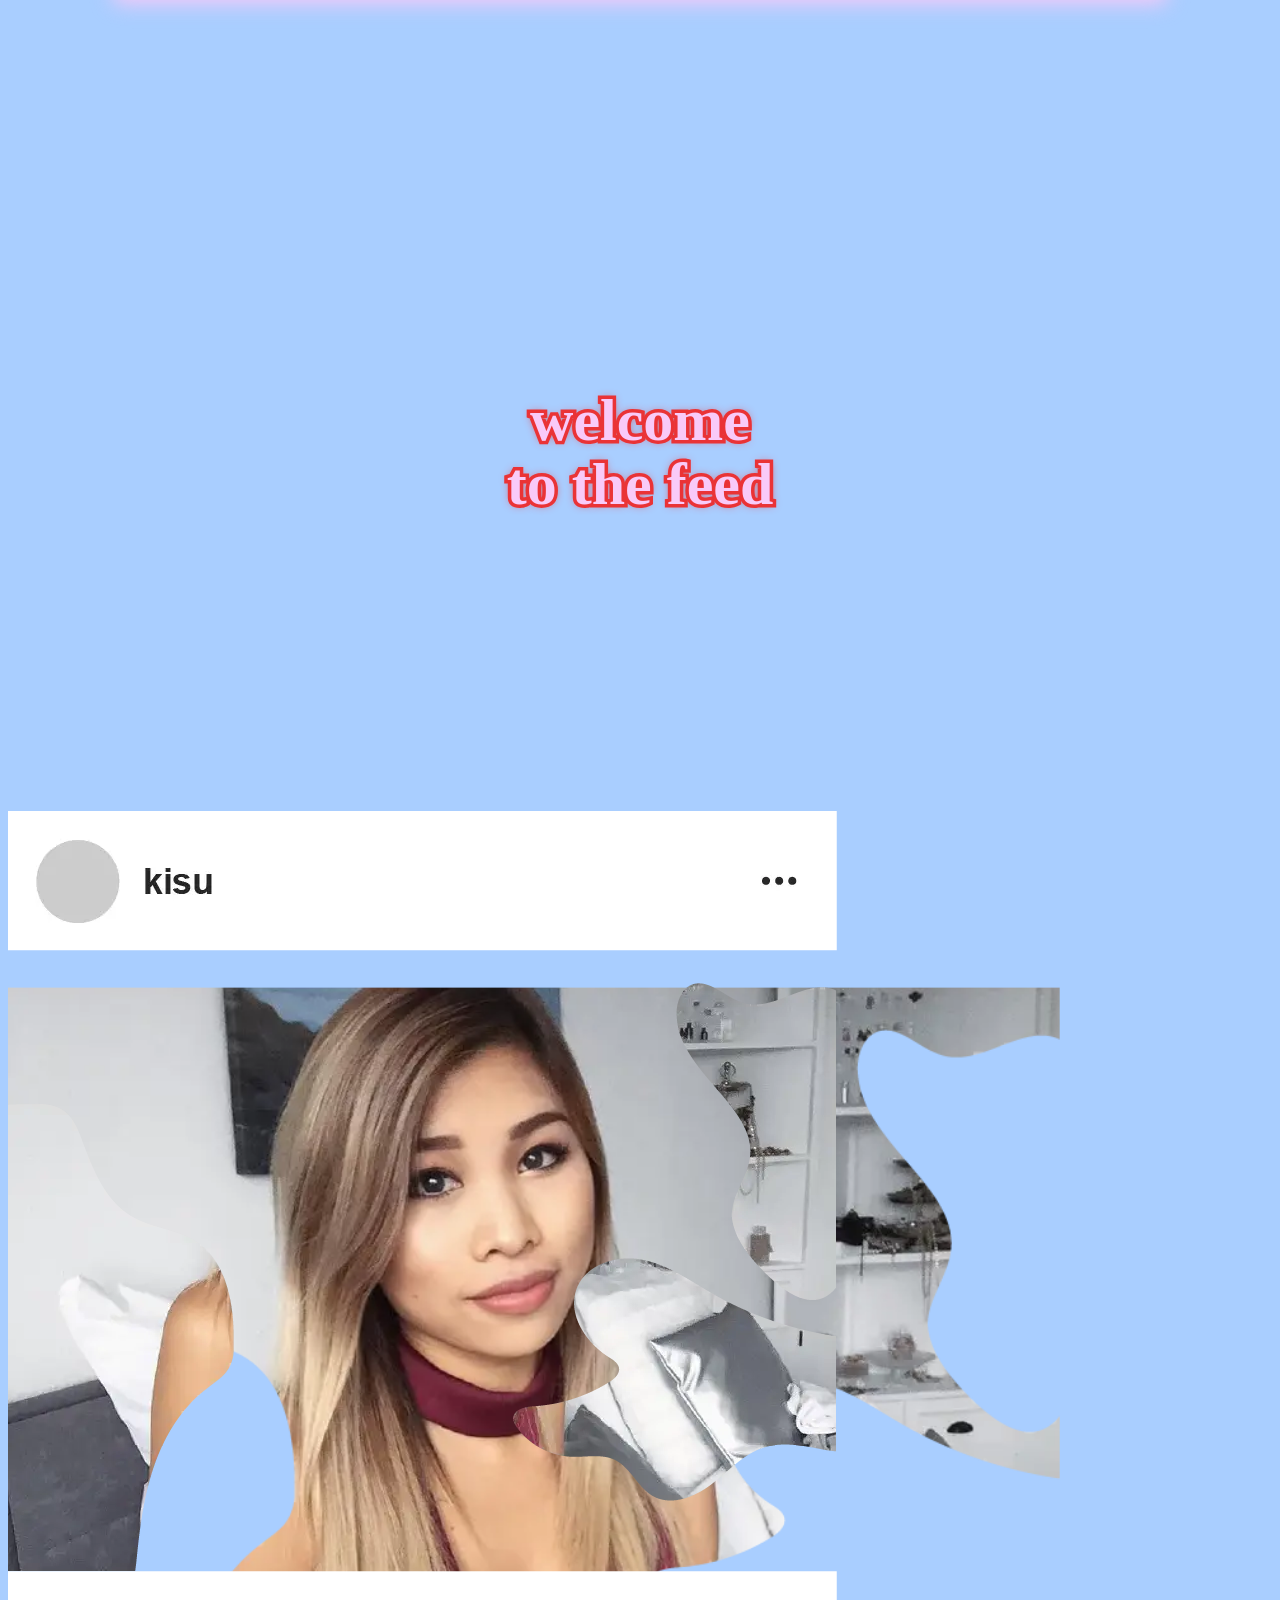
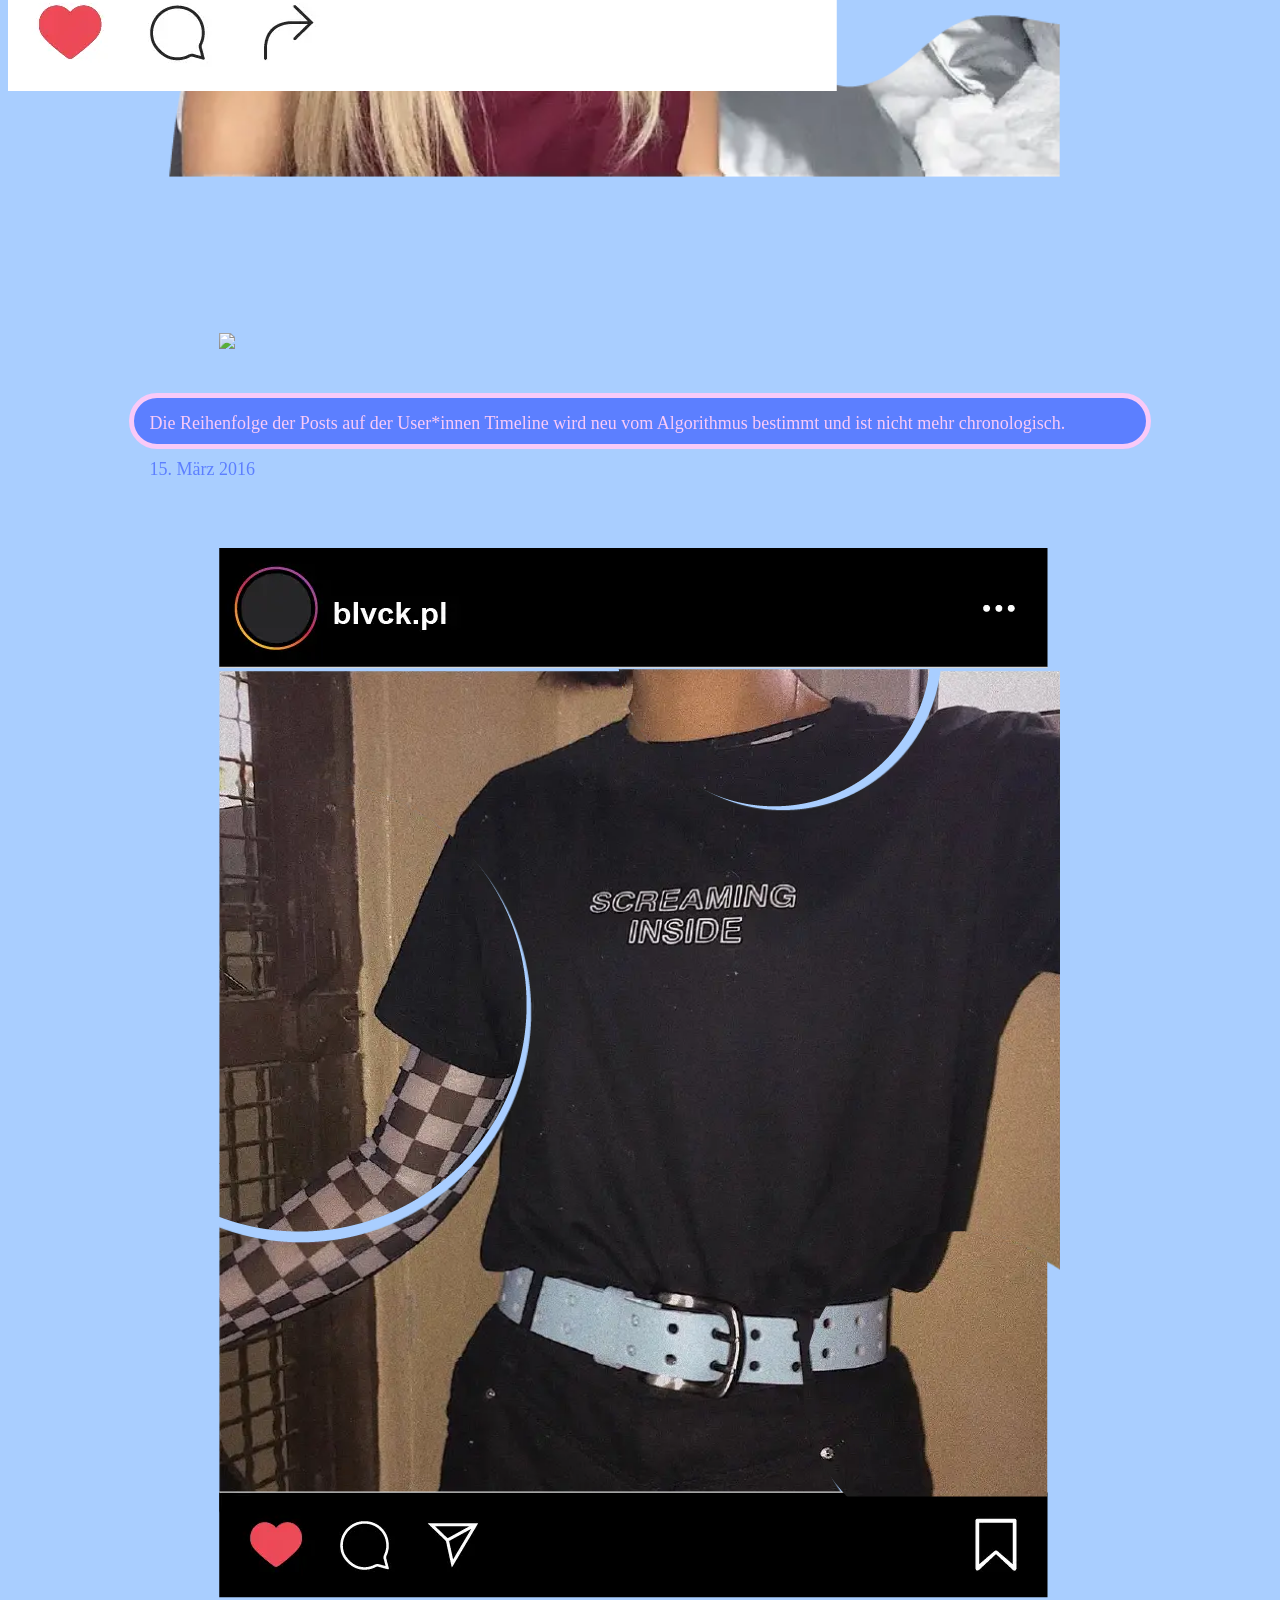
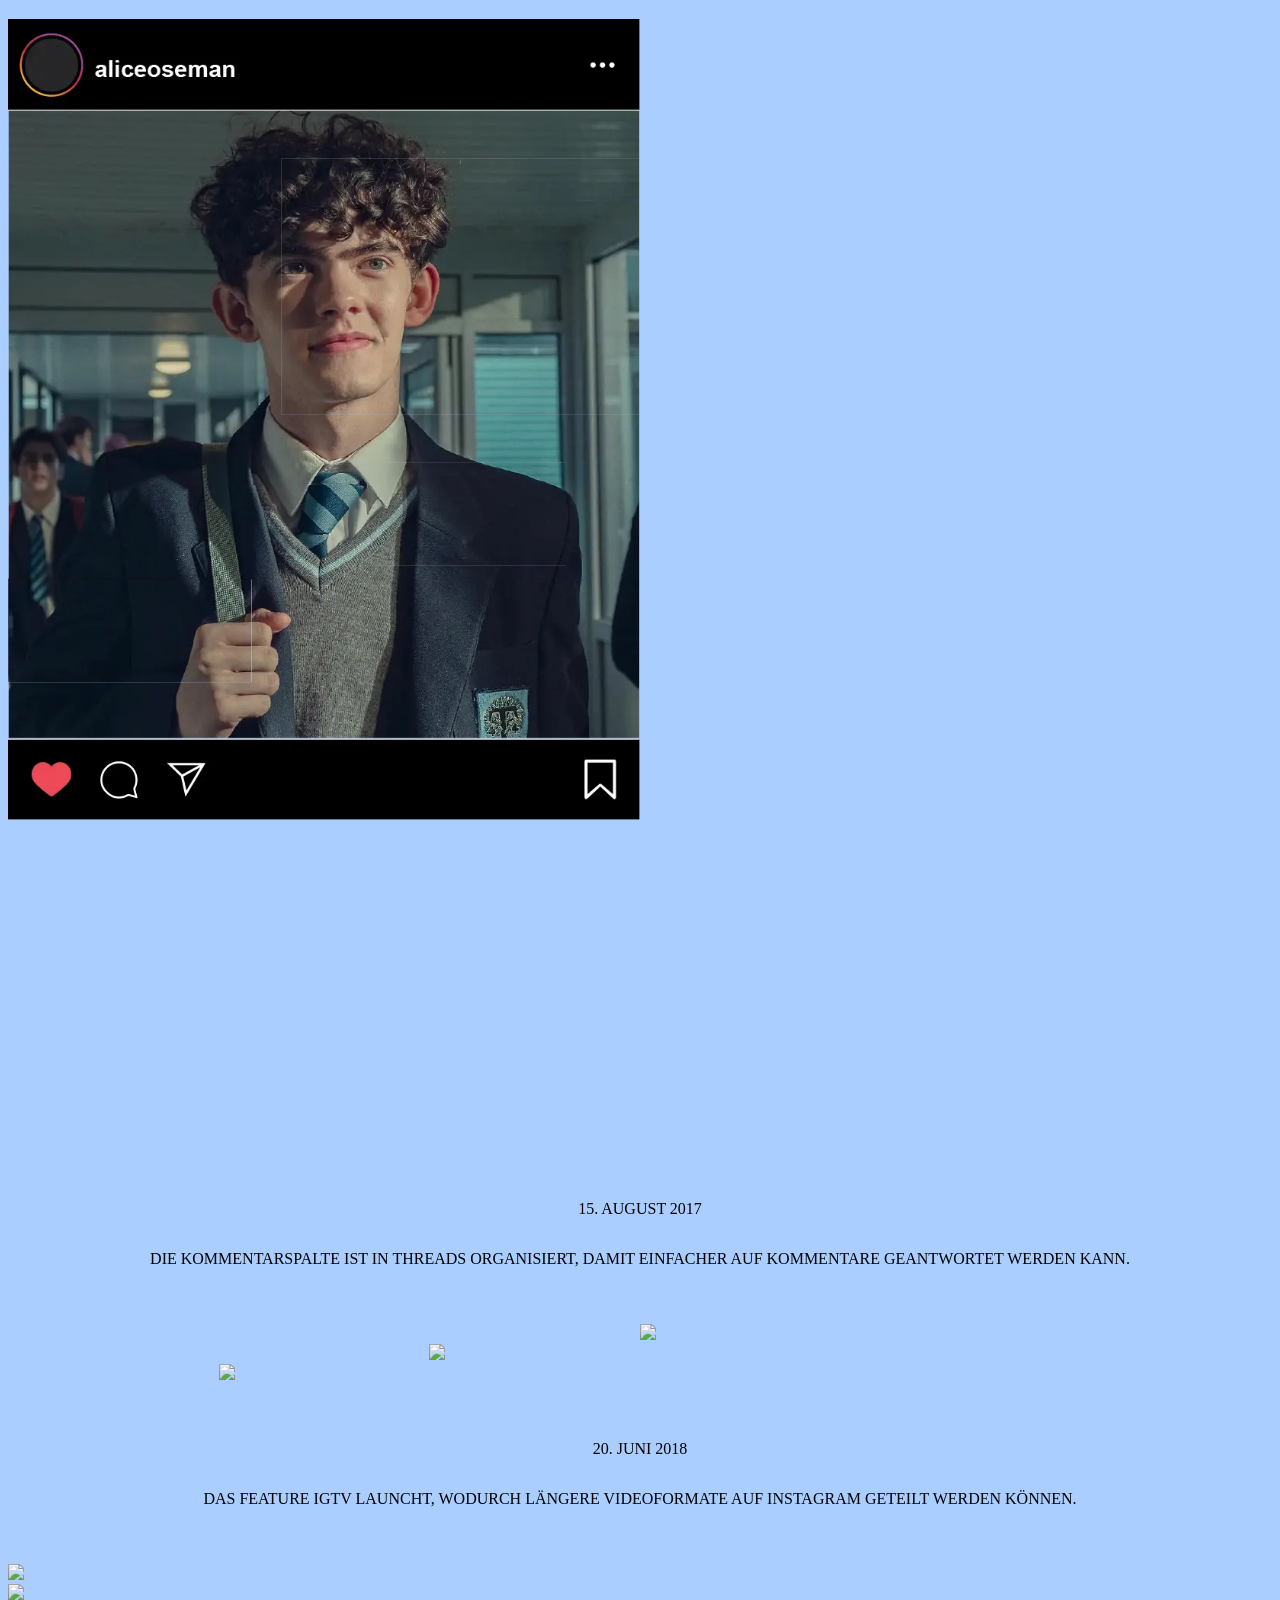
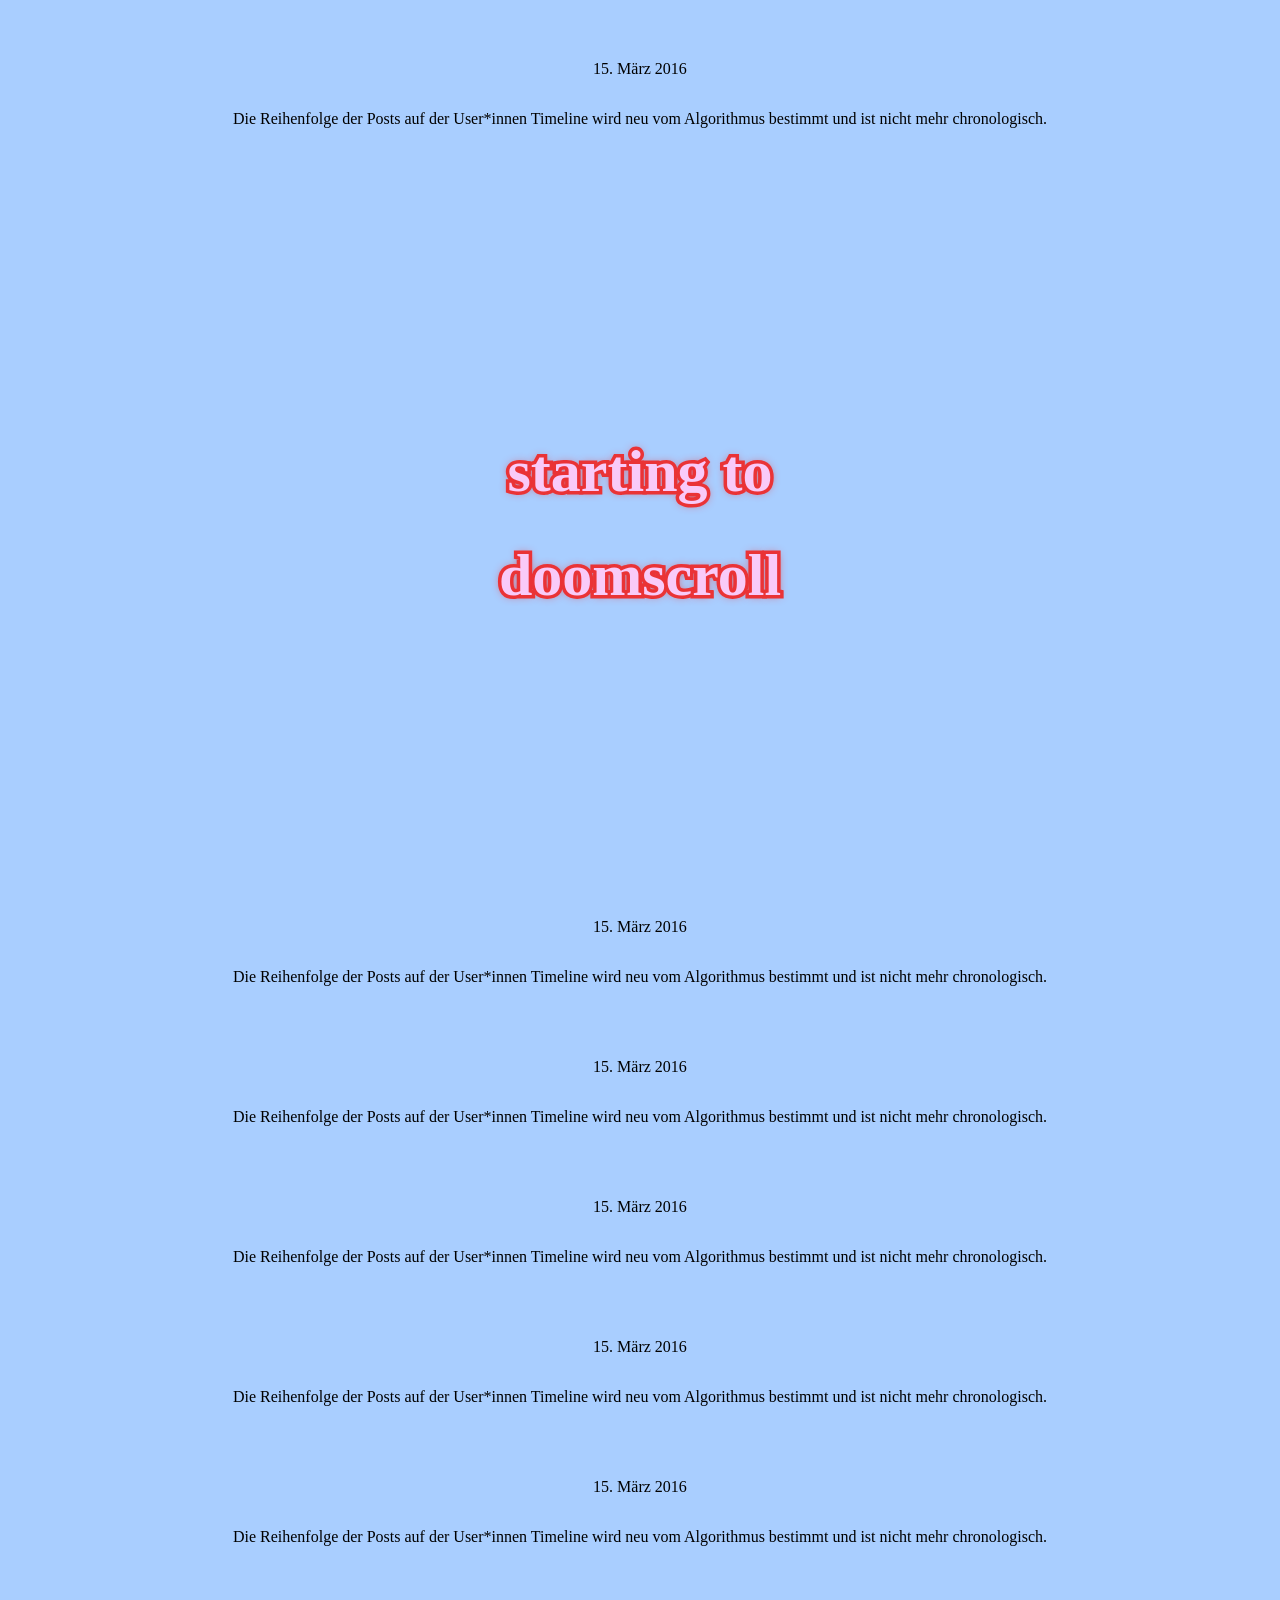
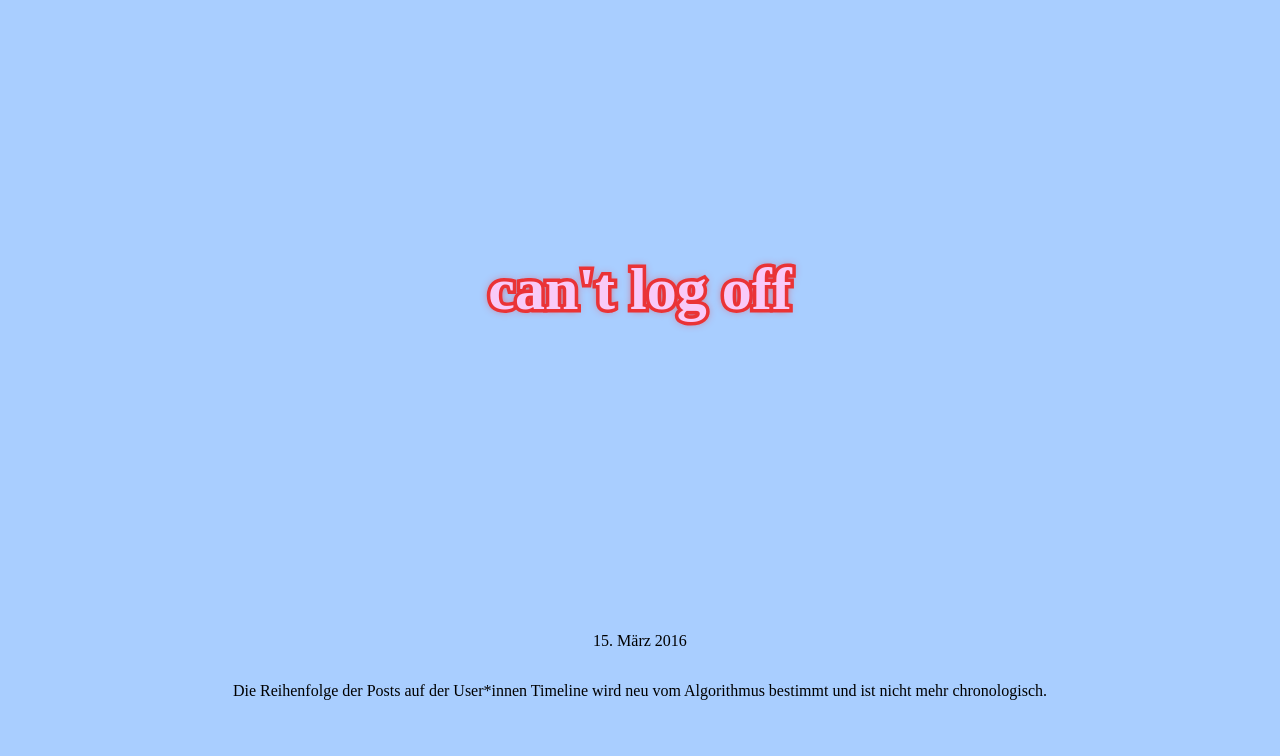
==== commit bce55025: "navigation working?" ====
--- a/index.html
+++ b/index.html
@@ -4,7 +4,7 @@
 <head>
   <meta charset="UTF-8">
   <meta name="viewport" content="width=device-width, initial-scale=1.0, maximum-scale=1.0">
-  <title>scrolled soooooooooo far i grew up</title>
+  <title>i scrolled soooooooooo far i grew up</title>
   <link rel="preconnect" href="https://fonts.googleapis.com">
   <link
     href="https://fonts.googleapis.com/css2?family=Cormorant+Garamond:ital,wght@0,300;0,400;0,600;1,300;1,400&family=DM+Serif+Display:ital@0;1&family=Space+Mono:wght@400;700&display=swap"
@@ -16,6 +16,7 @@
   <script src="https://assets.codepen.io/16327/SplitText3-beta.min.js"></script>
   <script src="https://cdn.jsdelivr.net/npm/gsap@3.14.1/dist/ScrollToPlugin.min.js"></script>
   <script src="https://assets.codepen.io/16327/MorphSVGPlugin3.min.js"></script>
+  <script src="https://assets.codepen.io/16327/DrawSVGPlugin3.min.js"></script>
 </head>
 
 
@@ -48,26 +49,26 @@
 
   <!--  MARK: Navigation  -->
   <nav class="side-bar">
-    <a>
-      <img src="img/SVGs/navigation-icon-16.svg" href="#era-1" class="era1-menu menu-icon1">
+    <a href="#era-1">
+      <img src="img/SVGs/NAVIGATION ICON/navigation-icon-18.svg"  class="era1-menu menu-icon1">
     </a>
-    <a href="#j-20216" class="era1-menu">16</a>
-    <a href="#j-20217" class="era1-menu">17</a>
-    <a href="#j-20218" class="era1-menu">18</a>
-    <a>
-      <img src="img/SVGs/navigation-icon-17.svg" href="#era-2" class="era2-menu menu-icon2">
+    <a href="#j-20216" class="era1-menu" data-full="2016">16</a>
+    <a href="#j-20217" class="era1-menu" data-full="2017">17</a>
+    <a href="#j-20218" class="era1-menu" data-full="2018">18</a>
+    <a href="#era-2">
+      <img src="img/SVGs/NAVIGATION ICON/navigation-icon-19.svg"  class="era2-menu menu-icon2">
     </a>
-    <a href="#j-20219" class="era2-menu">19</a>
-    <a href="#j-2020" class="era2-menu">20</a>
-    <a href="#j-2021" class="era2-menu">21</a>
-    <a href="#j-2022" class="era2-menu">22</a>
-    <a>
-      <img src="img/SVGs/navigation-icon-19.svg" href="#era-3" class="era3-menu menu-icon3">
+    <a href="#j-20219" class="era2-menu" data-full="2019">19</a>
+    <a href="#j-2020" class="era2-menu" data-full="2020">20</a>
+    <a href="#j-2021" class="era2-menu" data-full="2021">21</a>
+    <a href="#j-2022" class="era2-menu" data-full="2022">22</a>
+    <a href="#era-3">
+      <img src="img/SVGs/NAVIGATION ICON/navigation-icon-20.svg"  class="era3-menu menu-icon3">
     </a>
-    <a href="#j-2023" class="era3-menu">23</a>
-    <a href="#j-2024" class="era3-menu">24</a>
-    <a href="#j-2025" class="era3-menu">25</a>
-    <a href="#j-2026" class="era3-menu">26</a>
+    <a href="#j-2023" class="era3-menu" data-full="2023">23</a>
+    <a href="#j-2024" class="era3-menu" data-full="2024">24</a>
+    <a href="#j-2025" class="era3-menu" data-full="2025">25</a>
+    <a href="#j-2026" class="era3-menu" data-full="2026">26</a>
     <a href="#Outro" class="era3-menu">?</a>
   </nav>
 
@@ -94,6 +95,33 @@
     </div>
   </section>
 
+  <!-- ── MARK: headline ─────────────── -->
+  <div class="gradient-headline">
+    <div class="headline-wrapper">
+      <div class="headline-menu">
+        <div class="headline-lines">
+          <svg class="headline-line-constant" viewBox="0 0 100 2" preserveAspectRatio="none" xmlns="http://www.w3.org/2000/svg">
+            <line x1="0" y1="1" x2="100" y2="1" stroke="#5c7fff" stroke-width="2" opacity="0.5"/>
+          </svg>
+          <svg class="headline-line-timer" viewBox="0 0 100 2" preserveAspectRatio="none" xmlns="http://www.w3.org/2000/svg">
+            <line id="headline-timer-line" x1="0" y1="1" x2="100" y2="1" stroke="#5c7fff" stroke-width="2"/>
+          </svg>
+        </div>
+        <div class="headline-info">
+          <img src="img/SVGs/navigation-icon-17.svg" class="headline-menu-pb">
+          <p class="headline-author1">SRF News am 24. Juni 2016</p>
+          <button class="close-headline-btn">
+            <img src="img/SVGs/headline-svg-x-02.svg" class="close-headline">
+          </button>
+        </div>
+      </div>
+      <div class="headline-content">
+        <p class="headline-text-era1">Brexit: Das war der denkwürdige 24. Juni im Live-Ticker</p>
+      </div>
+    </div>
+  </div>
+
+  <!--MARK: Start -->
   <div id="smooth-wrapper">
     <div id="smooth-content">
       <div class="stage">
@@ -102,12 +130,17 @@
         <!-- MARK: Intro-->
         <section id="intro">
           <div class="intro-text">
-            <p id="intro-typing">
+            <p id="intro-typing" class="intro-block">
               Das Internet war früher ein Ort. Für Digital Natives wie mich war es nie dieser Ort, sondern immer schon
-              als Moment Teil unseres Alltags. Die ersten Begegnungen damit waren trotzdem besonders. Fast magisch. In
-              den Anfangsjahren wurde ungefiltert, ungestellt geteilt.
-              Wir sind älter geworden, und Social Media ebenfalls: Scroll für Scroll. Zwischen Überforderung, Gewohnheit
+              als Moment Teil unseres Alltags.
+            </p>
+            <p id="intro-typing" class="intro-block">
+              Die ersten Begegnungen damit waren trotzdem besonders. Fast magisch. In
+              den Anfangsjahren wurde ungefiltert, ungestellt geteilt. Wir sind älter geworden, und Social Media
+              ebenfalls: Scroll für Scroll. Zwischen Überforderung, Gewohnheit
               und echten Momenten der Nähe.
+            </p>
+            <p id="intro-typing" class="intro-block">
               Die folgenden Scrolls sind ein Versuch, genau diese Beziehung sichtbar zu machen.
             </p>
           </div>
@@ -117,13 +150,13 @@
         <!-- ── MARK: ERA 1 ─────────────── -->
         <section id="era-1">
           <div class="era-title">
-            <p class="era1 outline" data-text="welcome">welcome</p>
-            <p class="era1 outline" data-text="to the feed">to the feed</p>
+            <h2 class="era1 outline" data-text="welcome">welcome</h2>
+            <h2 class="era1 outline" data-text="to the feed">to the feed</h2>
           </div>
           <div class="scroll-sections"></div>
 
           <section id="j-2016">
-            <!--  1 Insta Post  -->
+            <!--  MARK: Insta Post  -->
             <div class="post-wrapper position1">
               <div class="insta-post">
                 <img src="img/2016/TEST-SHAPES/20260526-test-shapes-01.webp">
@@ -135,9 +168,6 @@
                 <img src="img/2016/TEST-SHAPES/20260526-test-shapes-03.webp">
               </div>
 
-
-
-
               <div class="floater2 floater" attr-float-speed-y="-300" attr-float-speed-x="5" attr-scale="0.5">
                 <img src="img/2016/TEST-SHAPES/20260526-test-shapes-02.webp">
               </div>
@@ -150,7 +180,6 @@
                 <img src="img/2016/TEST-SHAPES/20260526-test-shapes-05.webp">
               </div>
             </div>
-            <!-- wenn der gesamte Insta Post erscheint, sieht es zunächst nach einem «ganzen Bild» aus. Doch floater1 und floater2 haben unterschiedliche Geeschwindigkeiten, welche schnellere als die Geschwindigkeit von .insta-post ist. Ausserdem sollen sich auch nicht alle .insta-post gleich schnell bewegen, damit Überlagerungen entstehen können. -->
 
             <div class="post-wrapper position2">
               <div class="insta-post">
@@ -170,12 +199,17 @@
             <!-- MARK: Insta Update  -->
             <div class="insta-update" attr-delay-hold="500">
               <!--über das Attribut attr-delay-hold kannst du setzen, wie lange das Element stehenbleibt -->
-              <p class="insta-update-header1">15. MÄRZ 2016</p>
-              <p class="insta-update-text1">
-                DIE REIHENFOLGE DER POSTS AUF DER USER*INNEN TIMELINE WIRD NEU VOM ALGORITHMUS BESTIMMT UND IST NICHT
-                MEHR CHRONOLOGISCH.
-              </p>
-            </div>
+              <div class="insta-update-content">
+                <p>
+                  Die Reihenfolge der Posts auf der User*innen Timeline wird neu
+                  vom Algorithmus bestimmt und ist nicht mehr chronologisch.
+                </p>
+              </div>
+              <p class="insta-update-date">15. März 2016</p>
+            </div>
+
+            <!--MARK: TriggerHeadline-->
+            <div id="headline-trigger-2016"></div>
 
             <div class="post-wrapper position3">
               <div class="insta-post">
@@ -200,25 +234,7 @@
             </div>
           </section>
 
-          <!-- ── MARK: headline ─────────────── -->
-          <div class="gradient-headline">
-            <div class="headline-wrapper">
-              <div class="headline-menu">
-                <div class="headline-lines">
-                  <img src="img/SVGs/headline-line-03.svg" class="headline-line-constant">
-                  <img src="img/SVGs/headline-line-03.svg" class="headline-line-timer">
-                </div>
-                <div class="headline-info">
-                  <img src="img/SVGs/navigation-icon-17.svg" class="headline-menu-pb">
-                  <p class="headline-author1">SRF News am 24. Juni 2016</p>
-                  <img src="img/SVGs/headline-svg-x-02.svg" class="close-headline">
-                </div>
-              </div>
-              <div class="headline-content">
-                <p class="headline-text-era1">Brexit: Das war der denkwürdige 24. Juni im Live-Ticker</p>
-              </div>
-            </div>
-          </div>
+
 
           <section id="j-2017">
             <div class="post-wrapper position4">
@@ -345,19 +361,7 @@
               </p>
             </div>
 
-            <div class="post-wrapper">
-              <div class="insta-post">
-                <img src="img/2018/post3/post2018-03 Kopie 2.png">
-              </div>
-
-              <div class="floater1 floater" attr-float-speed-y="10" attr-float-speed-x="5" attr-scale="0.5">
-                <img src="img/2018/post3/post2018-03 Kopie.png">
-              </div>
-
-              <div class="floater2 floater" attr-float-speed-y="10" attr-float-speed-x="5" attr-scale="0.5">
-                <img src="img/2018/post3/post2018-03.png">
-              </div>
-            </div>
+           
           </section>
         </section>
 
@@ -365,24 +369,12 @@
         <!-- MARK:  ERA 2  -->
         <section id="era-2">
           <div class="era-title">
-            <p class="era2 outline" data-text="starting to">starting to </p>
-            <p class="era2 outline" data-text="doomscroll">doomscroll</p>
+            <h2 class="era2 outline" data-text="starting to">starting to </h2>
+            <h2 class="era2 outline" data-text="doomscroll">doomscroll</h2>
           </div>
 
           <section id="j-2019">
-            <div class="post-wrapper">
-              <div class="insta-post">
-                <img src="img/2019/post1/post2019-01 Kopie 2.png">
-              </div>
-
-              <div class="floater1 floater" attr-float-speed-y="-1000" attr-float-speed-x="5" attr-scale="0.5">
-                <img src="img/2019/post1/post2019-01 Kopie.png">
-              </div>
-
-              <div class="floater2 floater" attr-float-speed-y="10" attr-float-speed-x="5" attr-scale="0.5">
-                <img src="img/2019/post1/post2019-01.png">
-              </div>
-            </div>
+            
 
             <div class="insta-update">
               <p class="insta-update-header2">15. März 2016</p>
@@ -392,49 +384,14 @@
               </p>
             </div>
 
-            <div class="post-wrapper">
-              <div class="insta-post">
-                <img src="img/2019/post2/post2019-02 Kopie 2.png">
-              </div>
-
-              <div class="floater1 floater" attr-float-speed-y="-1000" attr-float-speed-x="5" attr-scale="0.5">
-                <img src="img/2019/post2/post2019-02 Kopie.png">
-              </div>
-
-              <div class="floater2 floater" attr-float-speed-y="10" attr-float-speed-x="5" attr-scale="0.5">
-                <img src="img/2019/post2/post2019-02.png">
-              </div>
-            </div>
-
-            <div class="post-wrapper">
-              <div class="insta-post">
-                <img src="img/2019/post4/post2019-04 Kopie 2.png">
-              </div>
-
-              <div class="floater1 floater" attr-float-speed-y="-1000" attr-float-speed-x="5" attr-scale="0.5">
-                <img src="img/2019/post4/post2019-04 Kopie.png">
-              </div>
-
-              <div class="floater2 floater" attr-float-speed-y="10" attr-float-speed-x="5" attr-scale="0.5">
-                <img src="img/2019/post4/post2019-04.png">
-              </div>
-            </div>
+            
+
+            
           </section>
 
           <!--  2020  -->
           <section id="j-2020">
-            <div class="post-wrapper">
-              <div class="insta-post">
-                <img src="img/2020/post1/post2020-01 Kopie 2.png">
-              </div>
-              <div class="floater1 floater" attr-float-speed-y="-30" attr-float-speed-x="30" attr-scale="1.2">
-                <img src="img/2020/post1/post2020-01 Kopie.png">
-              </div>
-
-              <div class="floater2 floater" attr-float-speed-y="10" attr-float-speed-x="5" attr-scale="0.5">
-                <img src="img/2020/post1/post2020-01.png">
-              </div>
-            </div>
+            
 
             <div class="insta-update">
               <p class="insta-update-header2">15. März 2016</p>
@@ -444,64 +401,15 @@
               </p>
             </div>
 
-            <div class="post-wrapper">
-              <div class="insta-post">
-                <img src="img/2020/post2/post2020-02 Kopie 2.png">
-              </div>
-
-              <div class="floater1 floater" attr-float-speed-y="-30" attr-float-speed-x="30" attr-scale="1.2">
-                <img src="img/2020/post2/post2020-02 Kopie.png">
-              </div>
-
-              <div class="floater2 floater" attr-float-speed-y="10" attr-float-speed-x="5" attr-scale="0.5"
-                attr-float-speed-y="200" attr-float-speed-x="-20">
-                <img src="img/2020/post2/post2020-02.png">
-              </div>
-            </div>
-
-            <div class="post-wrapper">
-              <div class="insta-post">
-                <img src="img/2020/post3/post2020-03 Kopie 2.png">
-              </div>
-
-              <div class="floater1 floater" attr-float-speed-y="10" attr-float-speed-x="-50" attr-scale="0.5">
-                <img src="img/2020/post3/post2020-03 Kopie.png">
-              </div>
-
-              <div class="floater2 floater" attr-float-speed-y="10" attr-float-speed-x="5" attr-scale="0.5"
-                attr-float-speed-y="40" attr-float-speed-x="40" attr-scale="0.8">
-                <img src="img/2020/post3/post2020-03.png">
-              </div>
-            </div>
+           
+
+            
           </section>
 
           <section id="j-2021">
-            <div class="post-wrapper">
-              <div class="insta-post">
-                <img src="img/2021/post2/post2021-02 Kopie 2.png">
-              </div>
-              <div class="floater1 floater" attr-float-speed-y="-1000" attr-float-speed-x="5" attr-scale="0.5">
-                <img src="img/2021/post2/post2021-02 Kopie.png">
-              </div>
-
-              <div class="floater2 floater" attr-float-speed-y="10" attr-float-speed-x="5" attr-scale="0.5">
-                <img src="img/2021/post2/post2021-02.png">
-              </div>
-            </div>
-
-            <div class="post-wrapper">
-              <div class="insta-post">
-                <img src="img/2021/post3/post2021-03 Kopie 2.png">
-              </div>
-
-              <div class="floater1 floater" attr-float-speed-y="-1000" attr-float-speed-x="5" attr-scale="0.5">
-                <img src="img/2021/post3/post2021-03 Kopie.png">
-              </div>
-
-              <div class="floater2 floater" attr-float-speed-y="10" attr-float-speed-x="5" attr-scale="0.5">
-                <img src="img/2021/post3/post2021-03.png">
-              </div>
-            </div>
+            
+
+            
 
             <div class="insta-update">
               <p class="insta-update-header2">15. März 2016</p>
@@ -510,50 +418,12 @@
                 vom Algorithmus bestimmt und ist nicht mehr chronologisch.
               </p>
             </div>
-
-            <div class="post-wrapper">
-              <div class="insta-post">
-                <img src="img/2021/post4/post2021-04 Kopie 2.png">
-              </div>
-
-              <div class="floater1 floater" attr-float-speed-y="-1000" attr-float-speed-x="5" attr-scale="0.5">
-                <img src="img/2021/post4/post2021-04 Kopie.png">
-              </div>
-
-              <div class="floater2 floater" attr-float-speed-y="10" attr-float-speed-x="5" attr-scale="0.5">
-                <img src="img/2021/post4/post2021-04.png">
-              </div>
-            </div>
           </section>
 
           <!--  2022  -->
           <section id="j-2022">
-            <div class="post-wrapper">
-              <div class="insta-post">
-                <img src="img/2022/post3/post2022-03 Kopie 2.png">
-              </div>
-              <div class="floater1 floater" attr-float-speed-y="-1000" attr-float-speed-x="5" attr-scale="0.5">
-                <img src="img/2022/post3/post2022-03 Kopie.png">
-              </div>
-
-              <div class="floater2 floater" attr-float-speed-y="10" attr-float-speed-x="5" attr-scale="0.5">
-                <img src="img/2022/post3/post2022-03.png">
-              </div>
-            </div>
-
-            <div class="post-wrapper">
-              <div class="insta-post">
-                <img src="img/2022/post4/post2022-04 Kopie 2.png">
-              </div>
-
-              <div class="floater1 floater" attr-float-speed-y="-1000" attr-float-speed-x="5" attr-scale="0.5">
-                <img src="img/2022/post4/post2022-04 Kopie.png">
-              </div>
-
-              <div class="floater2 floater" attr-float-speed-y="10" attr-float-speed-x="5" attr-scale="0.5">
-                <img src="img/2022/post4/post2022-04.png">
-              </div>
-            </div>
+        
+          
 
             <div class="insta-update">
               <p class="insta-update-header2">15. März 2016</p>
@@ -561,20 +431,6 @@
                 Die Reihenfolge der Posts auf der User*innen Timeline wird neu
                 vom Algorithmus bestimmt und ist nicht mehr chronologisch.
               </p>
-            </div>
-
-            <div class="post-wrapper">
-              <div class="insta-post">
-                <img src="img/2022/post5/post2022-05 Kopie 2.png">
-              </div>
-
-              <div class="floater1 floater" attr-float-speed-y="-1000" attr-float-speed-x="5" attr-scale="0.5">
-                <img src="img/2022/post5/post2022-05 Kopie.png">
-              </div>
-
-              <div class="floater2 floater" attr-float-speed-y="10" attr-float-speed-x="5" attr-scale="0.5">
-                <img src="img/2022/post5/post2022-05.png">
-              </div>
             </div>
 
             <div class="insta-update">
@@ -590,22 +446,11 @@
         <!-- MARK: ERA 3 -->
         <section id="era-3">
           <div class="era-title">
-            <p class="era3 outline" data-text="can't log off">can't log off</p>
+            <h2 class="era3 outline" data-text="can't log off">can't log off</h2>
           </div>
 
           <section id="j-2023">
-            <div class="post-wrapper">
-              <div class="insta-post">
-                <img src="img/2023/post1/post2023-01 Kopie 2.png">
-              </div>
-              <div class="floater1 floater" attr-float-speed-y="-1000" attr-float-speed-x="5" attr-scale="0.5">
-                <img src="img/2023/post1/post2023-01 Kopie.png">
-              </div>
-
-              <div class="floater2 floater" attr-float-speed-y="10" attr-float-speed-x="5" attr-scale="0.5">
-                <img src="img/2023/post1/post2023-01.png">
-              </div>
-            </div>
+          
 
             <div class="insta-update">
               <p class="insta-update-header3">15. März 2016</p>
--- a/style.css
+++ b/style.css
@@ -50,7 +50,7 @@
 }
 
 
-/* MARK: body */ 
+/* MARK: body */
 body {
   background: #a9ceff;
   overflow-x: hidden;
@@ -64,11 +64,11 @@
   width: 100%;
   height: 100%;
   background: radial-gradient(ellipse 115% 70% at 50% 45%,
-    #ffffff01 40%,
-    #bbe002ff 75%,
-    #bbe002ff 110%);
+      #ffffff01 40%,
+      #bbe002ff 75%,
+      #bbe002ff 110%);
   pointer-events: none;
-  z-index: 2;
+  z-index: 50;
 }
 
 .gradient-overlay {
@@ -88,11 +88,10 @@
 
 #smooth-wrapper {
   position: relative;
-  z-index: 5;
 }
 
 /* ── MARK: LOADING SCREEN  */
-.loading-screen{
+.loading-screen {
   position: fixed;
   top: 0;
   left: 0;
@@ -119,7 +118,7 @@
   left: 0;
   width: 100%;
   height: 100svh;
-  z-index: 10;
+  z-index: 60;
 }
 
 .title-wrapper {
@@ -139,29 +138,31 @@
   margin-top: 20px;
   align-self: center;
   position: relative;
-  z-index: 15;
+  z-index: 70;
 }
 
 .title-far {
   margin-top: -170px;
   align-self: center;
   position: relative;
-  z-index: 115;
+  z-index: 70;
 }
 
 .title-bottom {
   margin-bottom: 0px;
   align-self: center;
   position: relative;
-  z-index: 15;
-}
+  z-index: 70;
+}
+
+/* MARK: wie kann sooo unter gradient stehen und evtl scrollen?*/
 .title-sooo {
-align-self: center;
-width: 100%;
-height: 90%;
-position: relative;
-z-index: 3;
-margin-top: -40px;
+  align-self: center;
+  width: 100%;
+  height: 90%;
+  position: relative;
+  z-index: 55;
+  margin-top: -40px;
 }
 
 .title-spacer {
@@ -246,32 +247,86 @@
 }
 
 .menu-icon1 {
-  height: 30px;
-  margin: -5px;
+  height: 70px;
+  margin: -20px;
 }
 
 .menu-icon2 {
-  height: 30px;
-  margin: -5px;
+  height: 60px;
+  margin: -25px;
 }
 
 .menu-icon3 {
-  width: 40px;
-  margin: -5px;
+  width: 60px;
+  margin: -25px;
+}
+
+.nav-label {
+  font-family: "Arizona Variable";
+  font-variation-settings: "SRFF" 0, "wght" 600;
+  font-size: 14px;
+  color: #5478ff;
+  text-align: center;
+  min-height: 20px;
+  margin-bottom: 8px;
+  white-space: nowrap;
+  position: absolute;
+  right: 40px;
+  background: #f9caf8;
+  padding: 2px 8px;
+  border-radius: 4px;
+  opacity: 0;
+  transition: opacity 0.2s;
+}
+
+.side-bar:hover .nav-label,
+.side-bar:focus-within .nav-label {
+  opacity: 1;
+}
+
+.nav-active {
+  font-weight: 700;
+  transform: scale(1.2);
 }
 
 /* ── MARK: INTRO TEXT  */
 .intro-text {
   font-family: "Arizona Variable";
-  font-variation-settings: "SRFF" 0, "wght" 400;
+  font-variation-settings: "SRFF" 0, "wght" 600;
   font-size: 25px;
-  color: #5478ff;
-  line-height: 0.3;
+  line-height: 1;
   text-align: left;
+  /* sollte hier auch center sein, damit genau gleich wie quotes?*/
+  color: #ea3336;
   width: 80%;
-  margin: 10px auto;
-  margin-top: 100px
-}
+  margin: 200px auto 10px;
+  display: flex;
+  flex-direction: column;
+  align-items: center;
+}
+
+.intro-block {
+  position: relative;
+  margin-bottom: 100px;
+  padding: 10px 10px;
+  display: inline-block;
+  width: 100%;
+}
+
+.intro-block::before {
+  content: '';
+  position: absolute;
+  inset: -5px;
+  background: #f9caf8;
+  box-shadow:
+    0 0 5px 5px #f9caf8ff,
+    2px 2px #f9caf880;
+  border-radius: 50;
+  filter: blur(10px);
+  z-index: -1;
+}
+
+
 
 
 
@@ -281,7 +336,7 @@
   bottom: 20px;
   left: 50%;
   transform: translateX(-50%);
-  width: 90%;
+  width: 80%;
   z-index: 100;
   opacity: 0;
   visibility: hidden;
@@ -289,27 +344,27 @@
 
 .quote-block-1 {
   font-family: "Arizona Variable";
-  font-variation-settings: "SRFF" 100, "wght" 400;
+  font-variation-settings: "SRFF" 100, "wght" 600;
   font-size: 25px;
-  line-height: 0.3;
+  line-height: 1;
   color: #ea3336;
   box-sizing: border-box;
-  width: 80%;
+  width: 100%;
   margin: 0 auto;
   text-align: center;
   perspective: 500px;
 }
 
 .quote-block-1.q-era1 {
-  font-variation-settings: "SRFF" 100, "wght" 400;
+  font-variation-settings: "SRFF" 100, "wght" 600;
 }
 
 .quote-block-1.q-era2 {
-  font-variation-settings: "SRFF" 50, "wght" 400;
+  font-variation-settings: "SRFF" 50, "wght" 600;
 }
 
 .quote-block-1.q-era3 {
-  font-variation-settings: "SRFF" 0, "wght" 400;
+  font-variation-settings: "SRFF" 0, "wght" 600;
 }
 
 .divider {
@@ -455,91 +510,78 @@
 
 
 
-/* ── MARK: Instagram News */
+/* ── MARK: Insta Update */
 .insta-update {
   z-index: 3;
   display: flex;
-  justify-content: center;
   flex-direction: column;
-  padding: 14px 14px;
+  align-items: center;
+  width: 80%;
   margin: 40px auto;
-  width: 300px;
-  background: radial-gradient(ellipse 80% 70% at 50% 50%,
-      #f9caf8 0%,
-      #ffffff00 100%);
-  border: 5px solid #ff0029;
+
+}
+
+.insta-update-content {
+  margin: 0px;
+  width: 100%;
+  background: #5c7fff;
+  border: 5px solid #f9caf8;
   text-align: justify;
   border-radius: 30px;
   position: relative;
 }
 
-.insta-update-header1 {
-  font-family: "Arizona Variable";
-  font-variation-settings: "SRFF" 100;
-  color: #f9caf8;
-  display: flex;
-  justify-content: space-between;
-  align-items: center;
-  margin-bottom: 0px;
-  padding: 4px;
-
-}
-
-.insta-update-text1 {
-  font-family: "Arizona Variable";
-  font-variation-settings: "SRFF" 100;
-  font-size: 18px;
-  text-align: left;
-  color: #ff0029;
-  margin-top: 0px;
-  padding: 4px;
-}
-
-.insta-update-header2 {
-  font-family: "Arizona Variable";
-  font-variation-settings: "SRFF" 50;
-  color: #f9caf8;
-  display: flex;
-  justify-content: space-between;
-  align-items: center;
-  margin-bottom: 0px;
-
-}
-
-.insta-update-text2 {
-  font-family: "Arizona Variable";
-  font-variation-settings: "SRFF" 50;
-  font-size: 18px;
-  text-align: left;
-  color: #ff0029;
-  margin-top: 0px;
-
-}
-
-.insta-update-header3 {
-  font-family: "Arizona Variable";
-  font-variation-settings: "SRFF" 0;
-  color: #f9caf8;
-  display: flex;
-  justify-content: space-between;
-  align-items: center;
-  margin-bottom: 0px;
-
-}
-
-.insta-update-text3 {
+.insta-update-content p {
   font-family: "Arizona Variable";
   font-variation-settings: "SRFF" 0;
   font-size: 18px;
   text-align: left;
-  color: #ff0029;
+  color: #f9caf8;
+  margin: 5px;
+  margin-bottom: 0px;
+  padding: 10px;
+}
+
+.insta-update-date {
+  font-family: "Arizona Variable";
+  font-variation-settings: "SRFF" 0;
+  font-size: 18px;
+  text-align: left;
+  color: #5c7fff;
+  align-self: flex-start;
+  /* linksbündig im flex container */
+  width: 100%;
+  /* gleiche breite wie .insta-update-content */
+  margin-left: 5px;
   margin-top: 0px;
-
+  padding: 10px;
 }
 
 /* ── MARK: Headline */
+.gradient-headline {
+  position: fixed;
+  top: 0;
+  left: 0;
+  width: 100%;
+  height: 100svh;
+  background: #bbe002;
+  z-index: 500;
+  opacity: 0;
+  visibility: hidden;
+  pointer-events: none;
+}
+
+.gradient-headline.active {
+  opacity: 1;
+  visibility: visible;
+  pointer-events: all;
+}
+
 .headline-wrapper {
-  background: #bbe002;
+  background: radial-gradient(ellipse 115% 70% at 50% 45%,
+      #ffffff01 40%,
+      #afd4ffff 75%,
+      #afd4ffff 110%);
   height: 100svh;
   width: 100%;
   z-index: 200;
@@ -565,7 +607,7 @@
 
 .headline-line-constant {
   width: 100%;
-  opacity: 0.5;
+  height: 2px;
   display: block;
 }
 
@@ -573,8 +615,8 @@
   position: absolute;
   top: 0;
   left: 0;
-  width: 0;
-  /* wird animiert */
+  width: 100%;
+  height: 2px;
   display: block;
 }
 
@@ -583,7 +625,7 @@
   flex-direction: row;
   align-items: center;
   justify-content: space-between;
-  padding: 12px 0;
+  padding: 8px 0;
 }
 
 .headline-menu-pb {
@@ -594,6 +636,15 @@
 .close-headline {
   width: 20px;
   flex-shrink: 0;
+}
+
+.close-headline-btn {
+  background: none;
+  border: none;
+  cursor: pointer;
+  padding: 8px;
+  display: flex;
+  align-items: center;
 }
 
 .headline-content {
@@ -604,8 +655,6 @@
   padding: 20px;
 }
 
-
-
 .headline-author1 {
   font-family: "Arizona Variable";
   font-variation-settings: "SRFF" 100, "wght" 400;
@@ -626,15 +675,7 @@
   z-index: 201;
 }
 
-.gradient-headline {
-  width: 100%;
-  height: 100svh;
-  background: radial-gradient(ellipse 115% 70% at 50% 45%,
-      #ffffff01 40%,
-      #afd4ffff 75%,
-      #afd4ffff 110%);
-  z-index: 999;
-}
+
 
 /* ── MARK: Grid Overlay ───────────────────────────────────── */
 .grid-overlay {
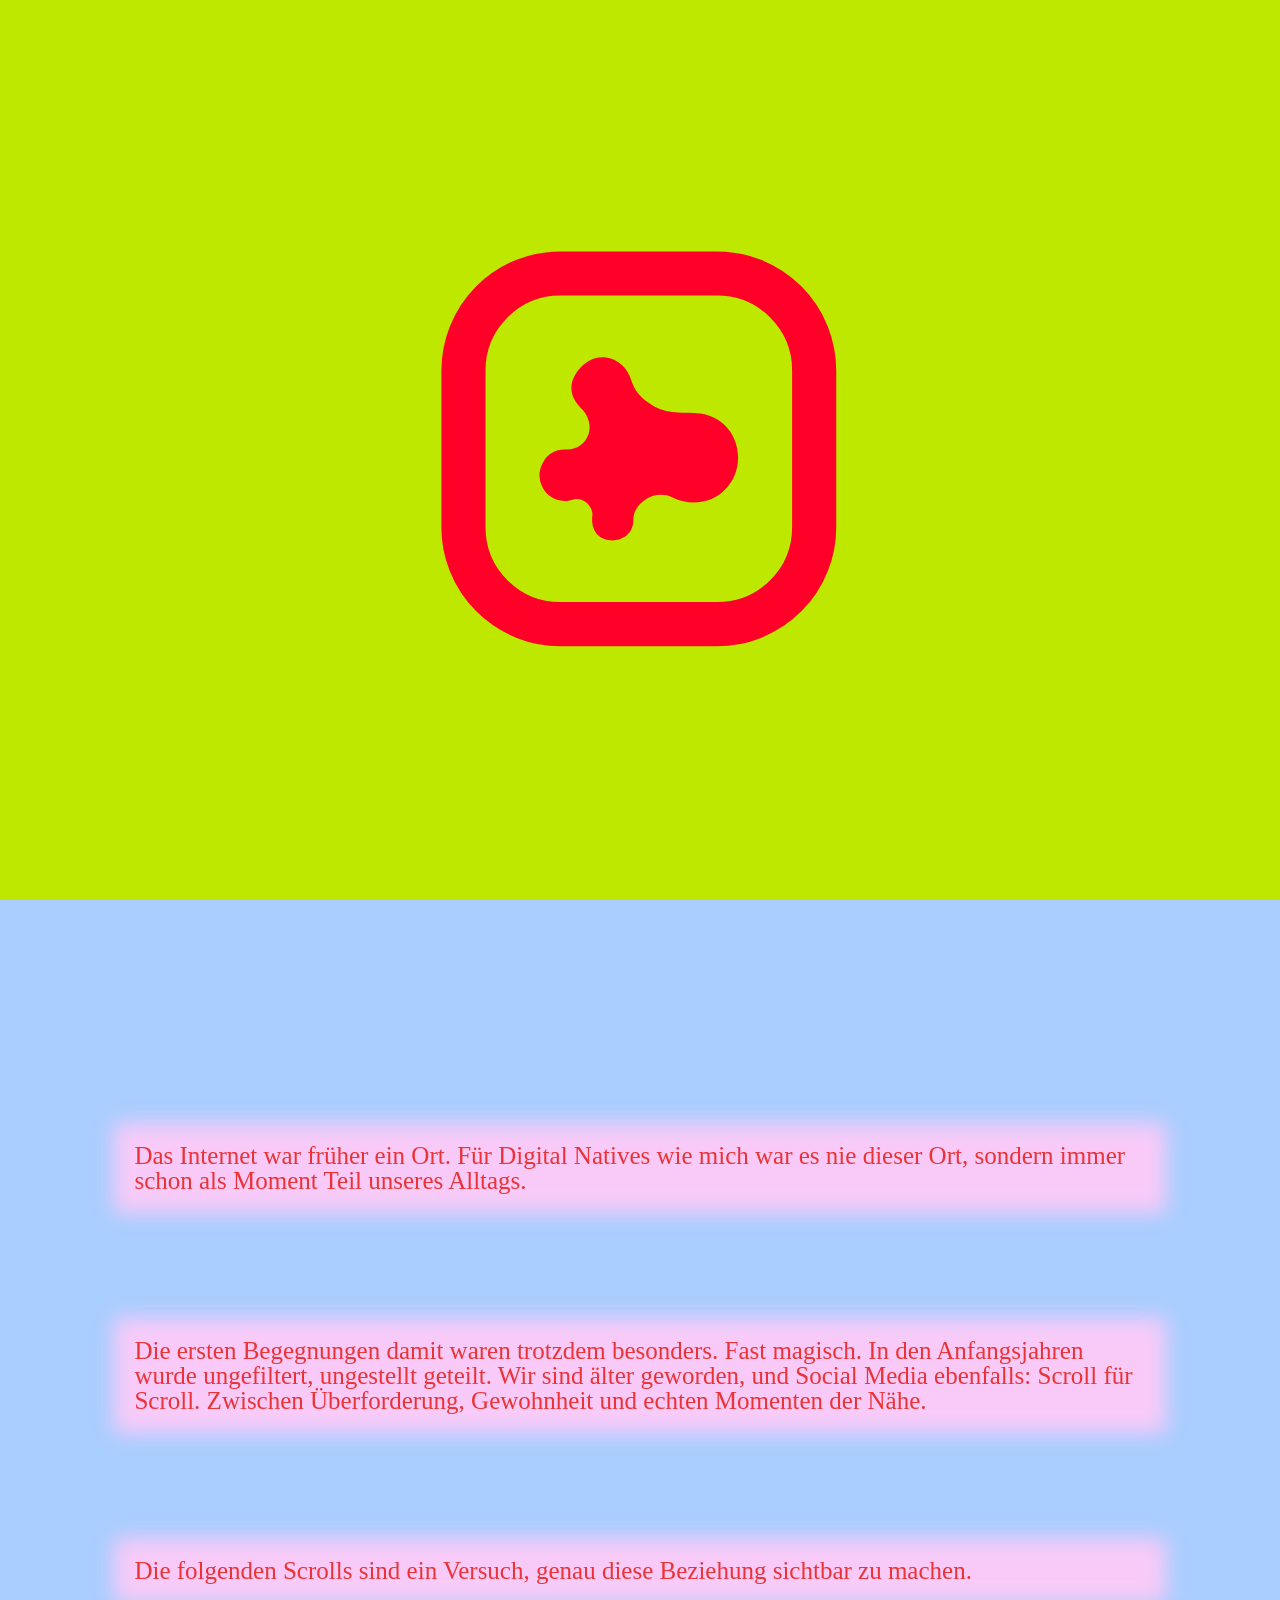
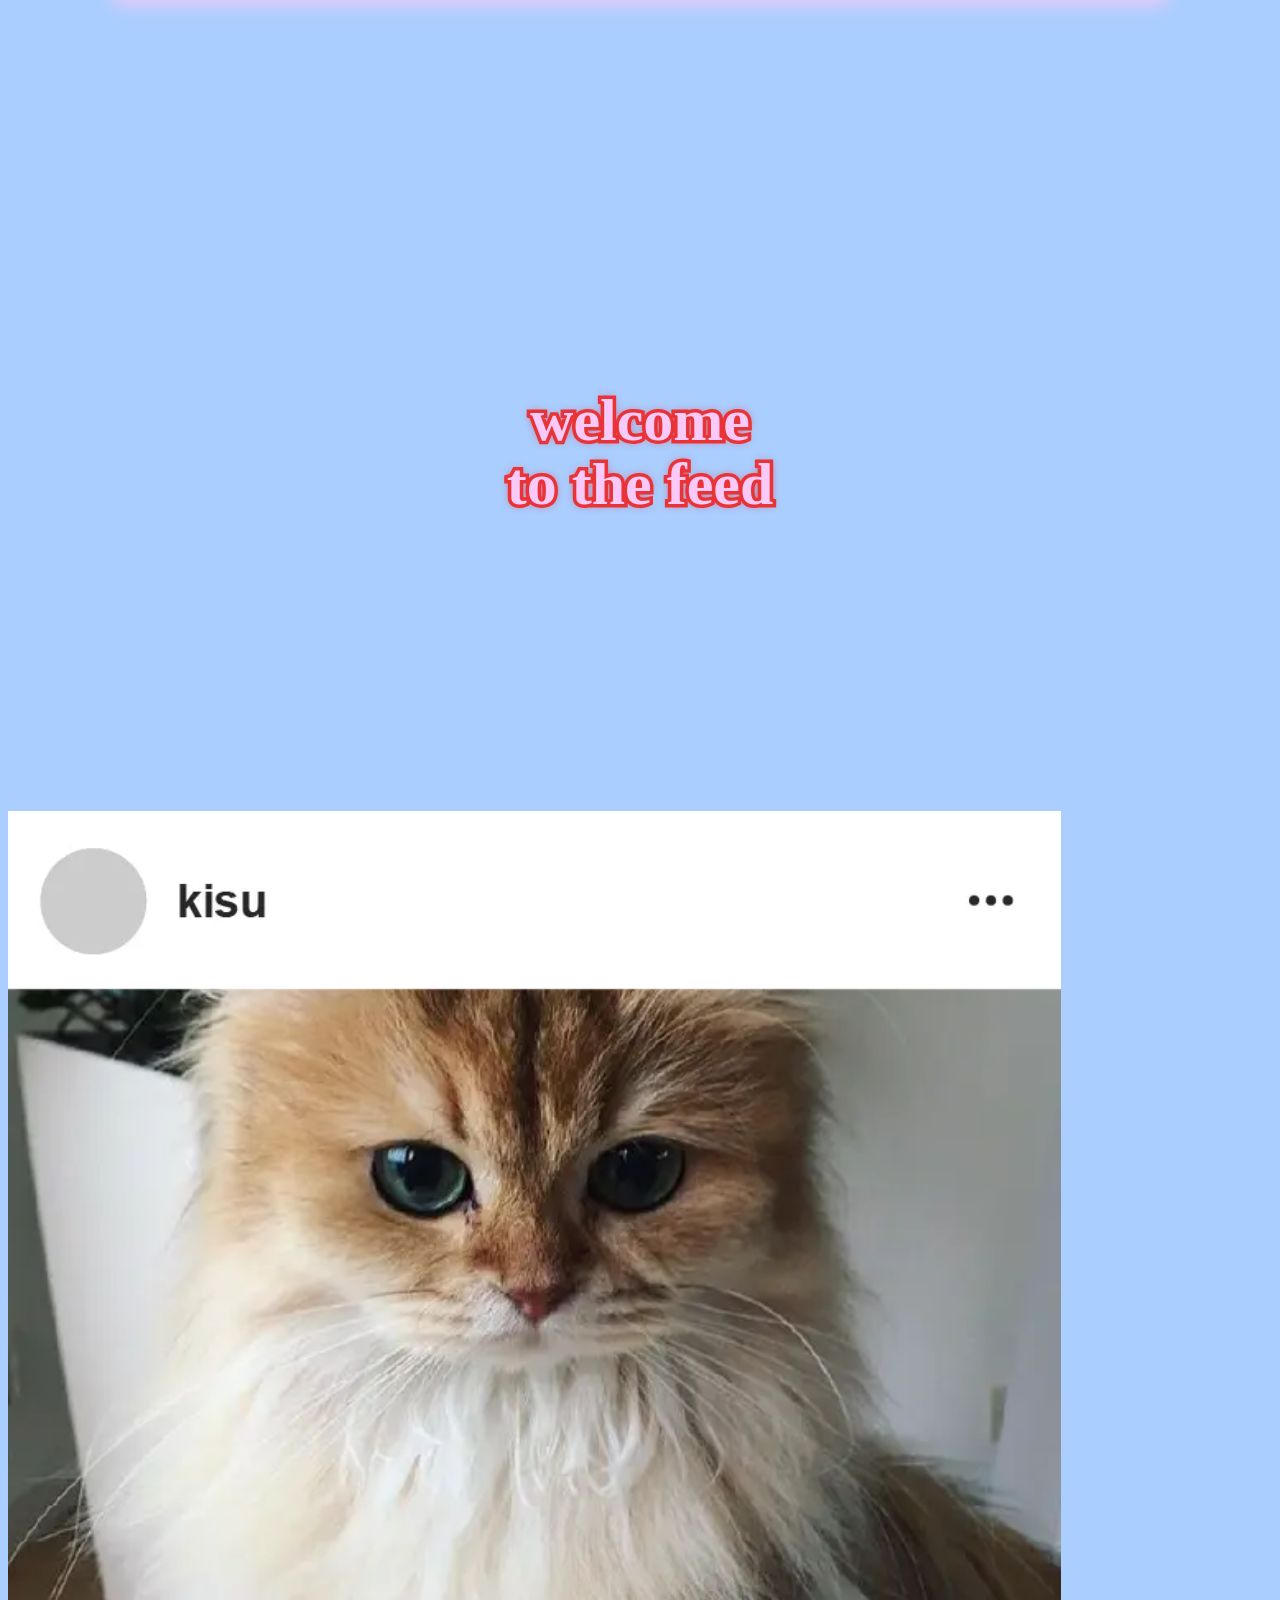
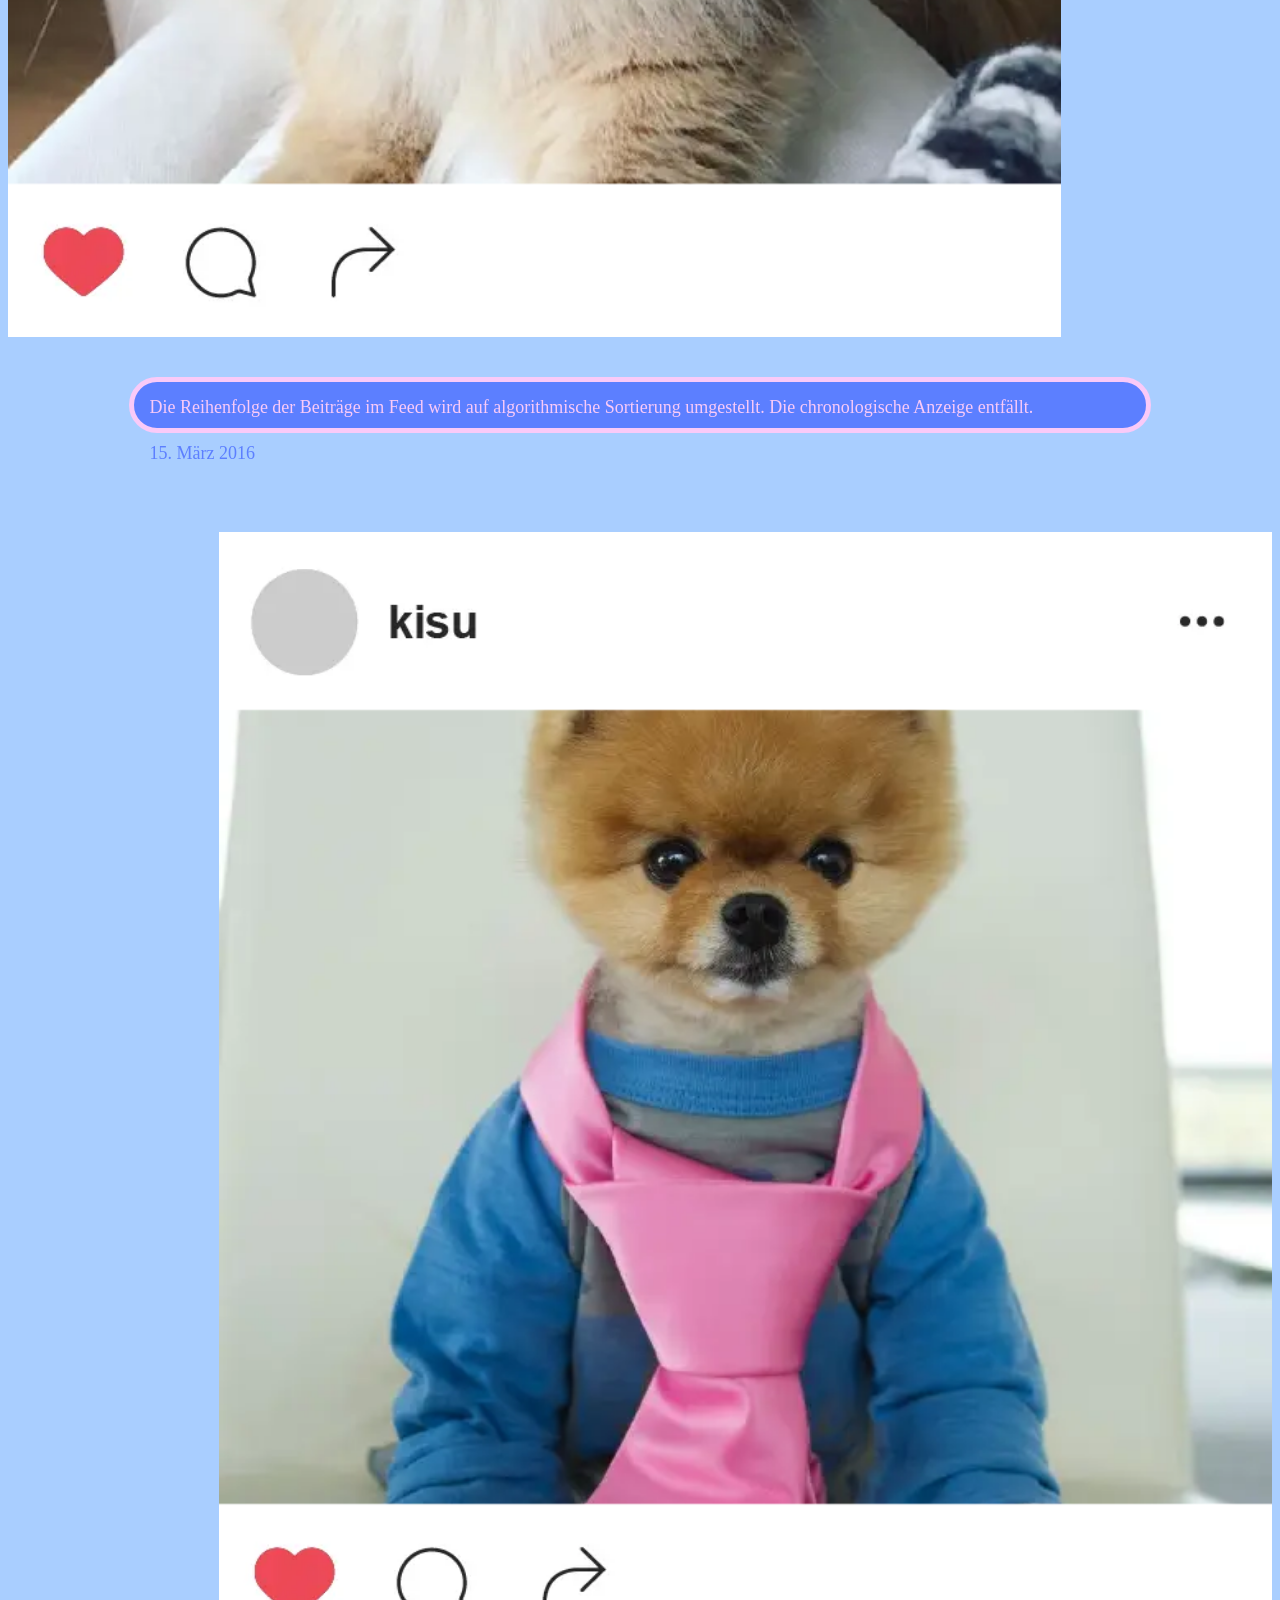
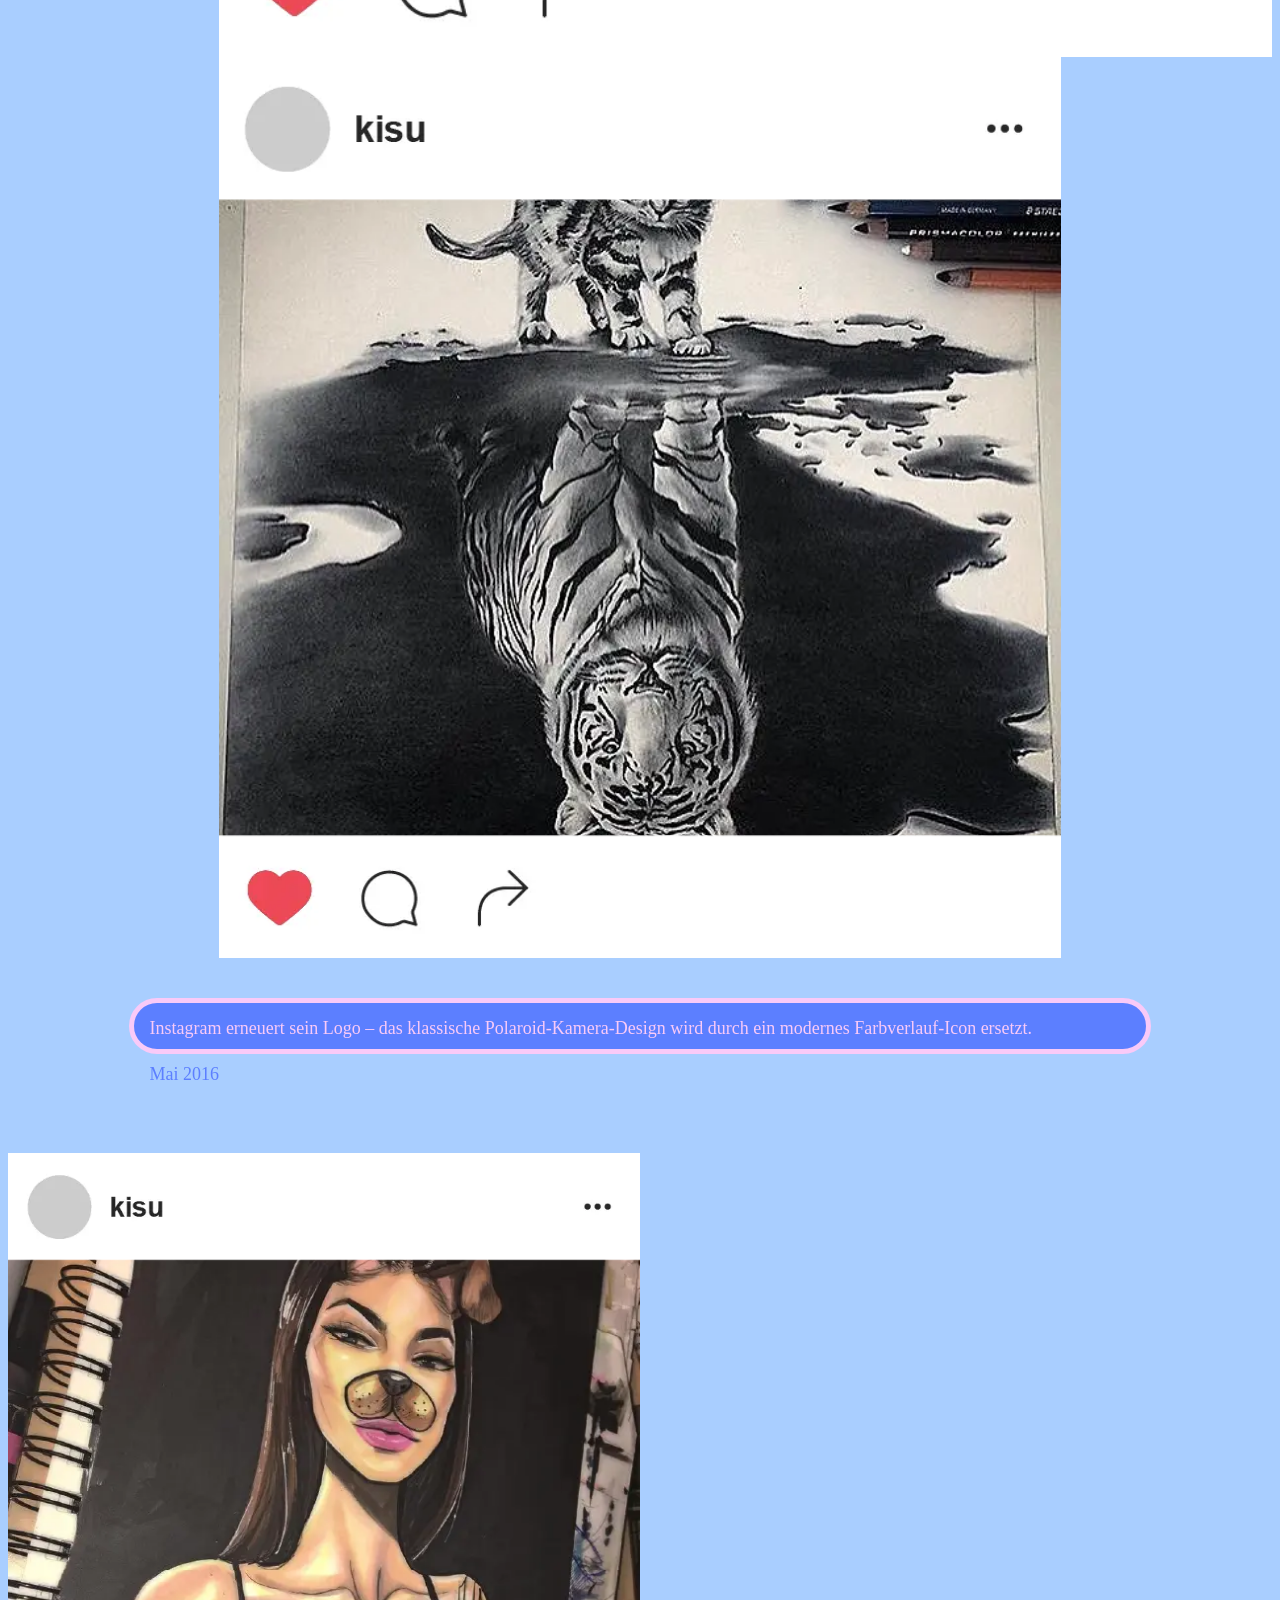
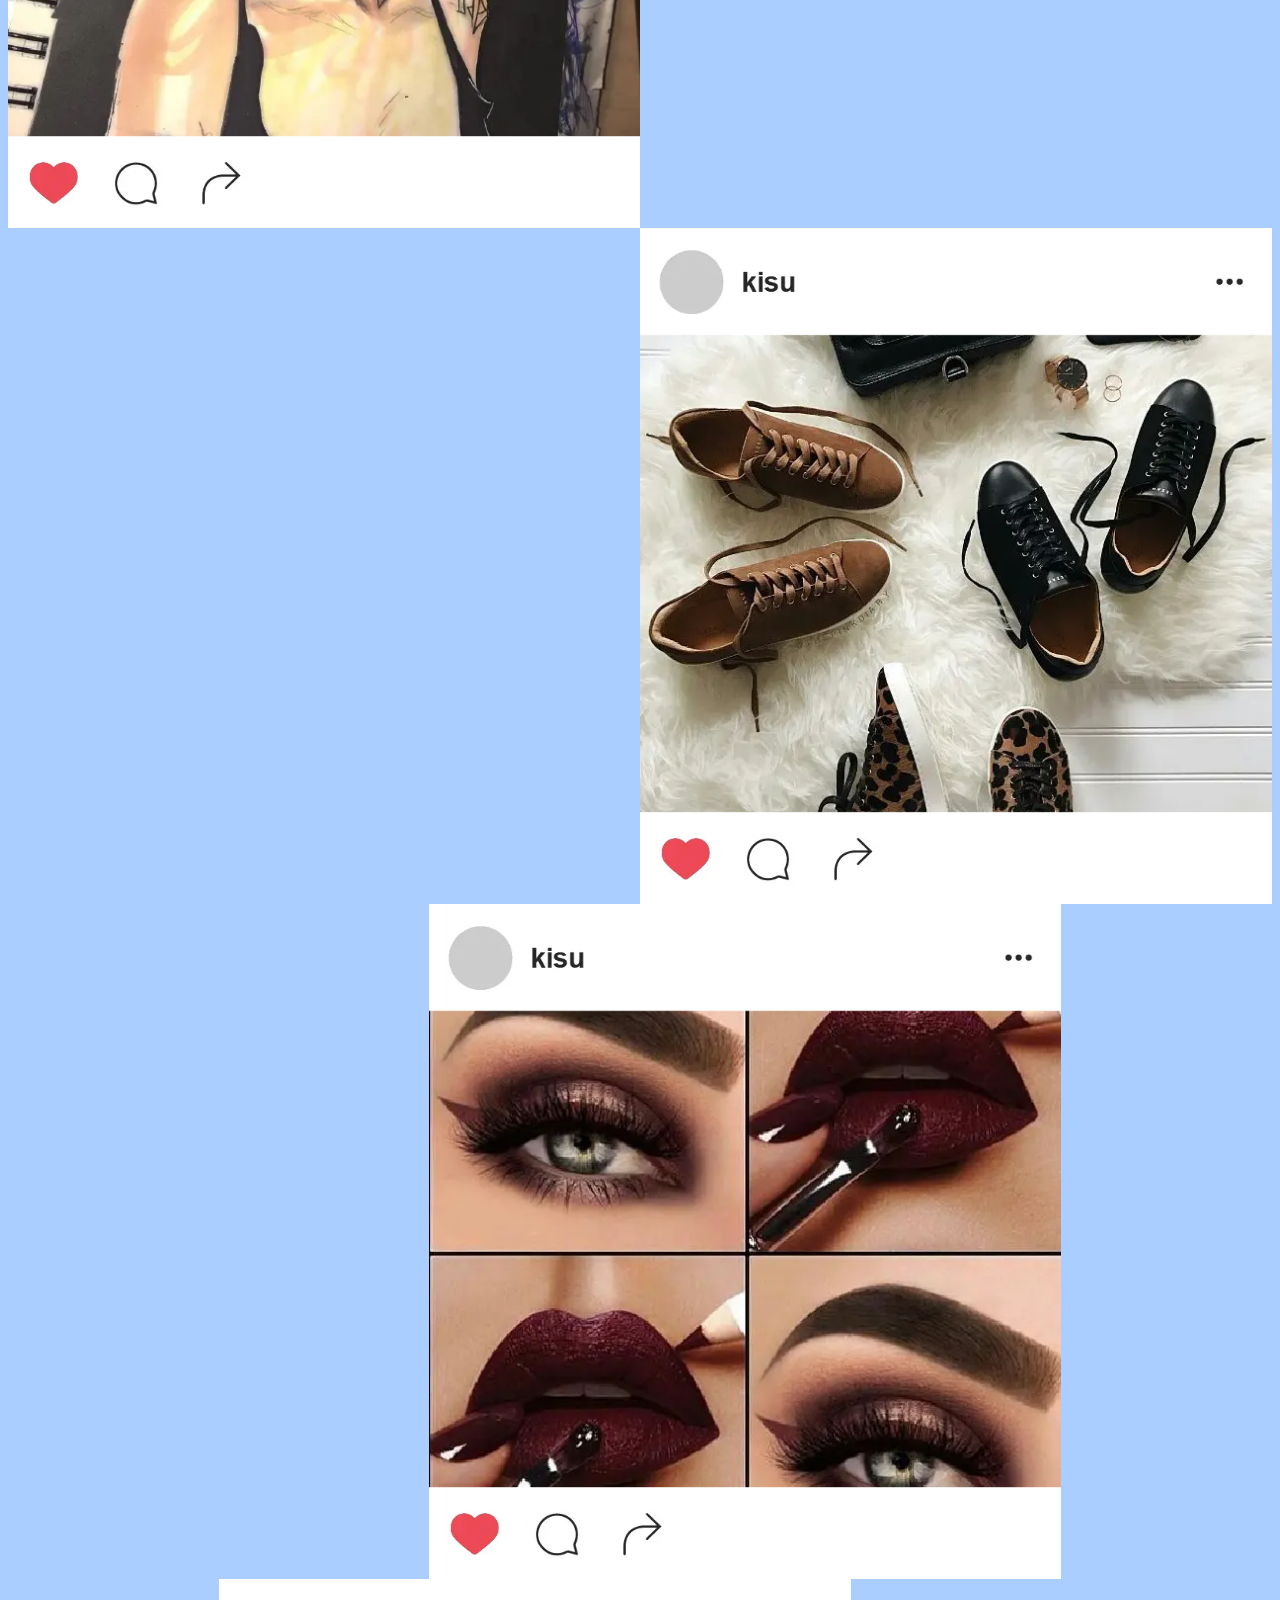
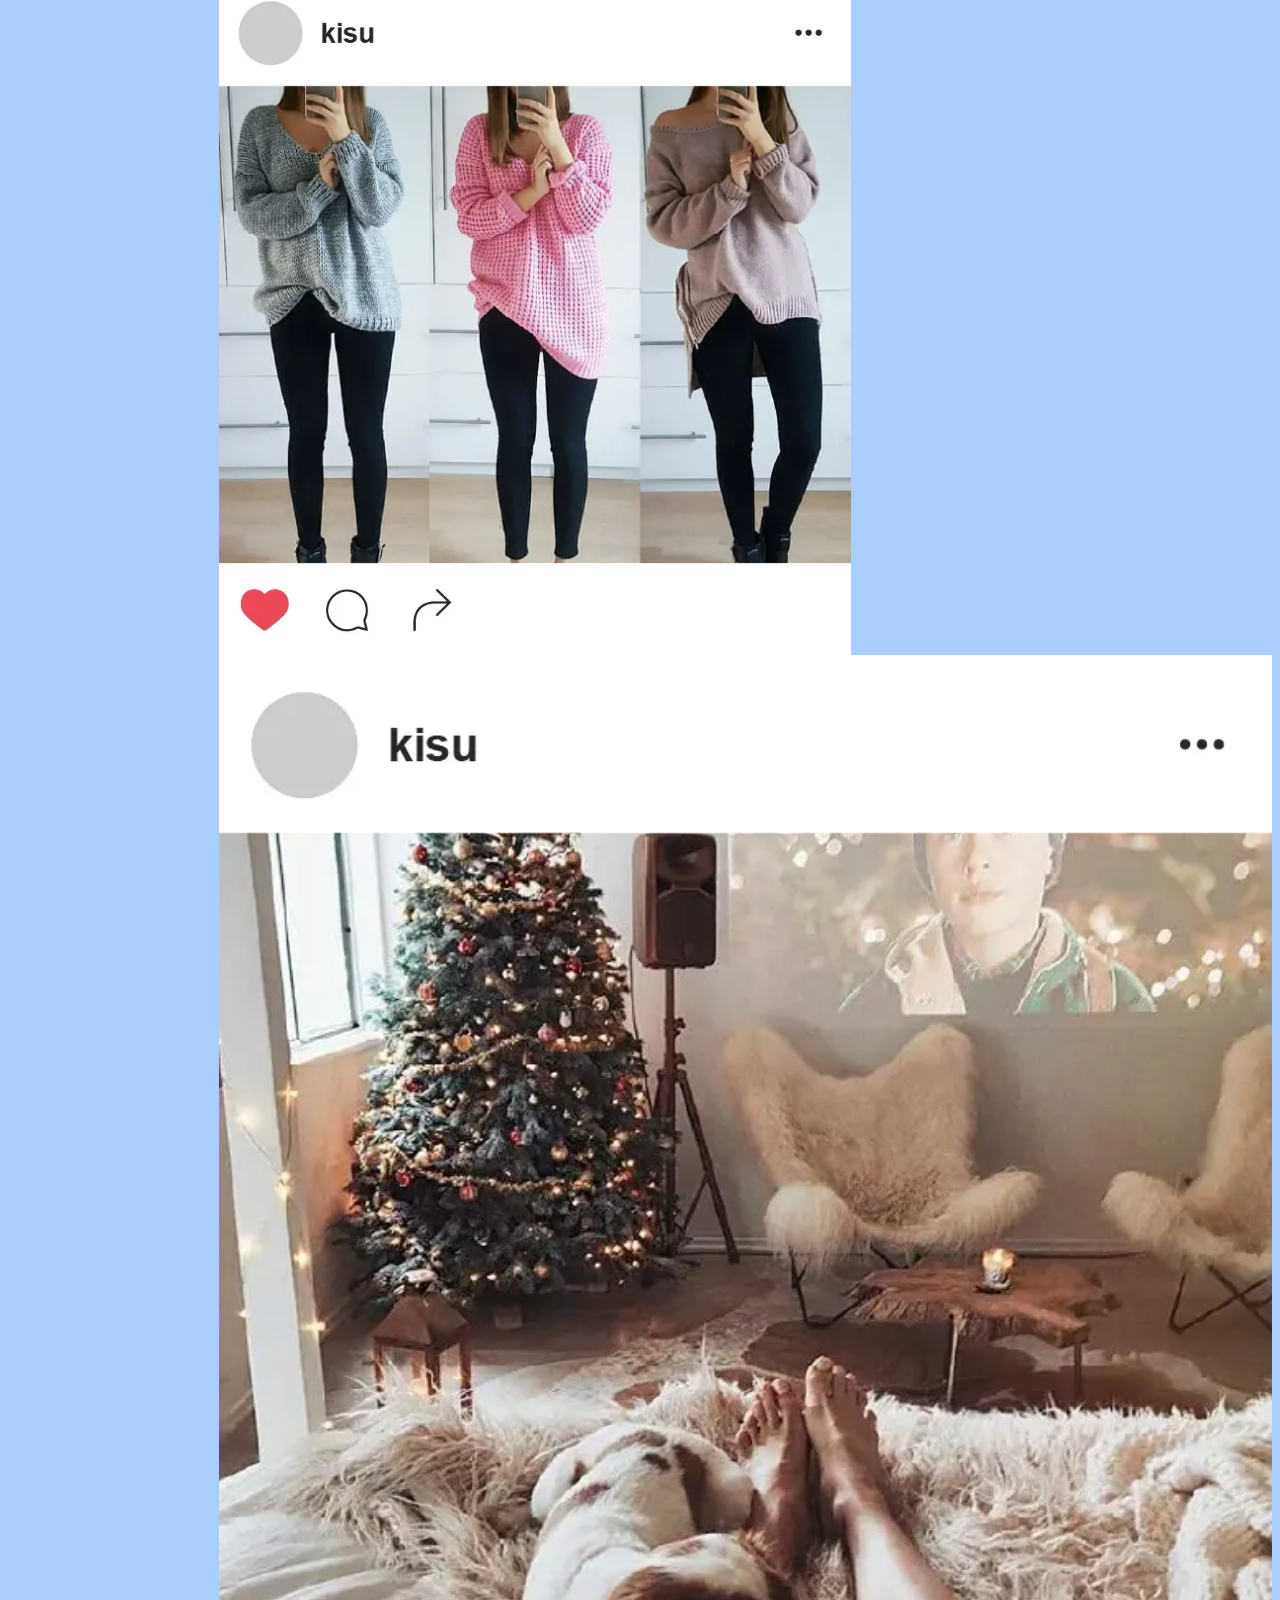
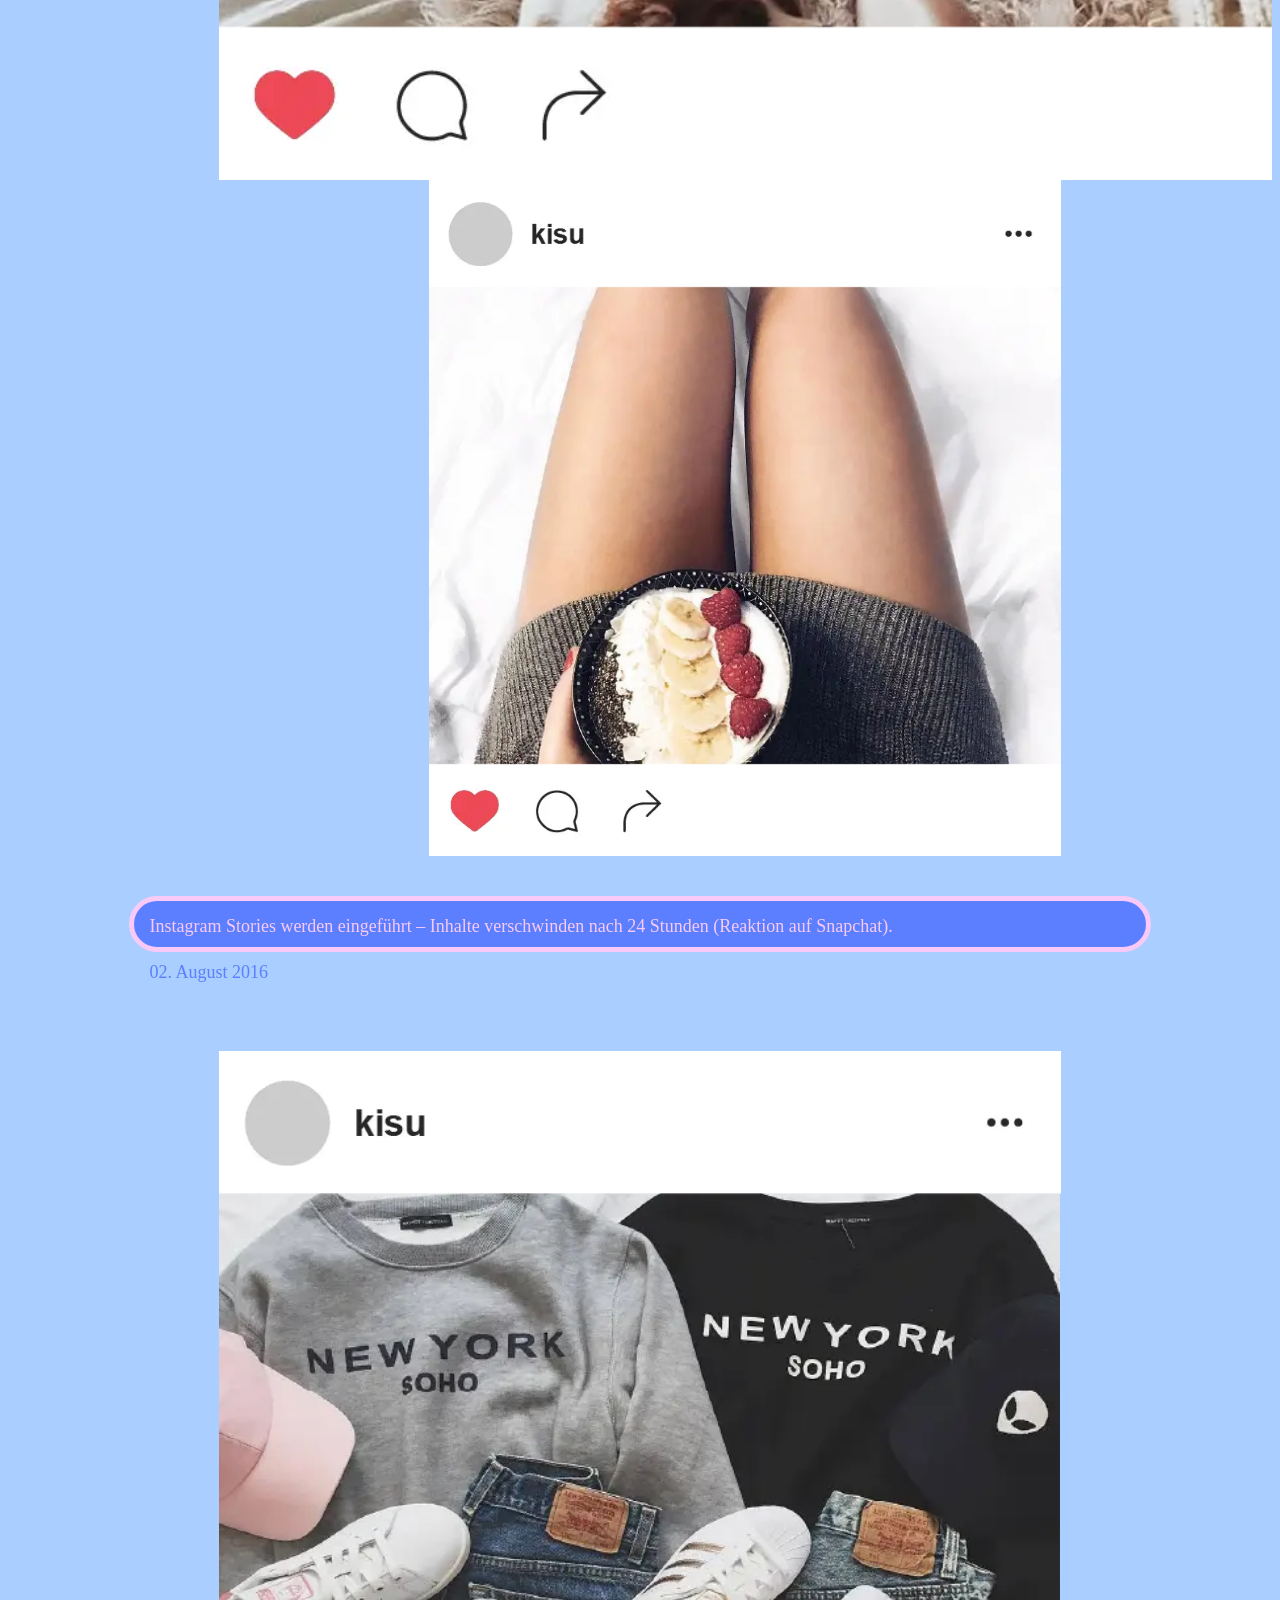
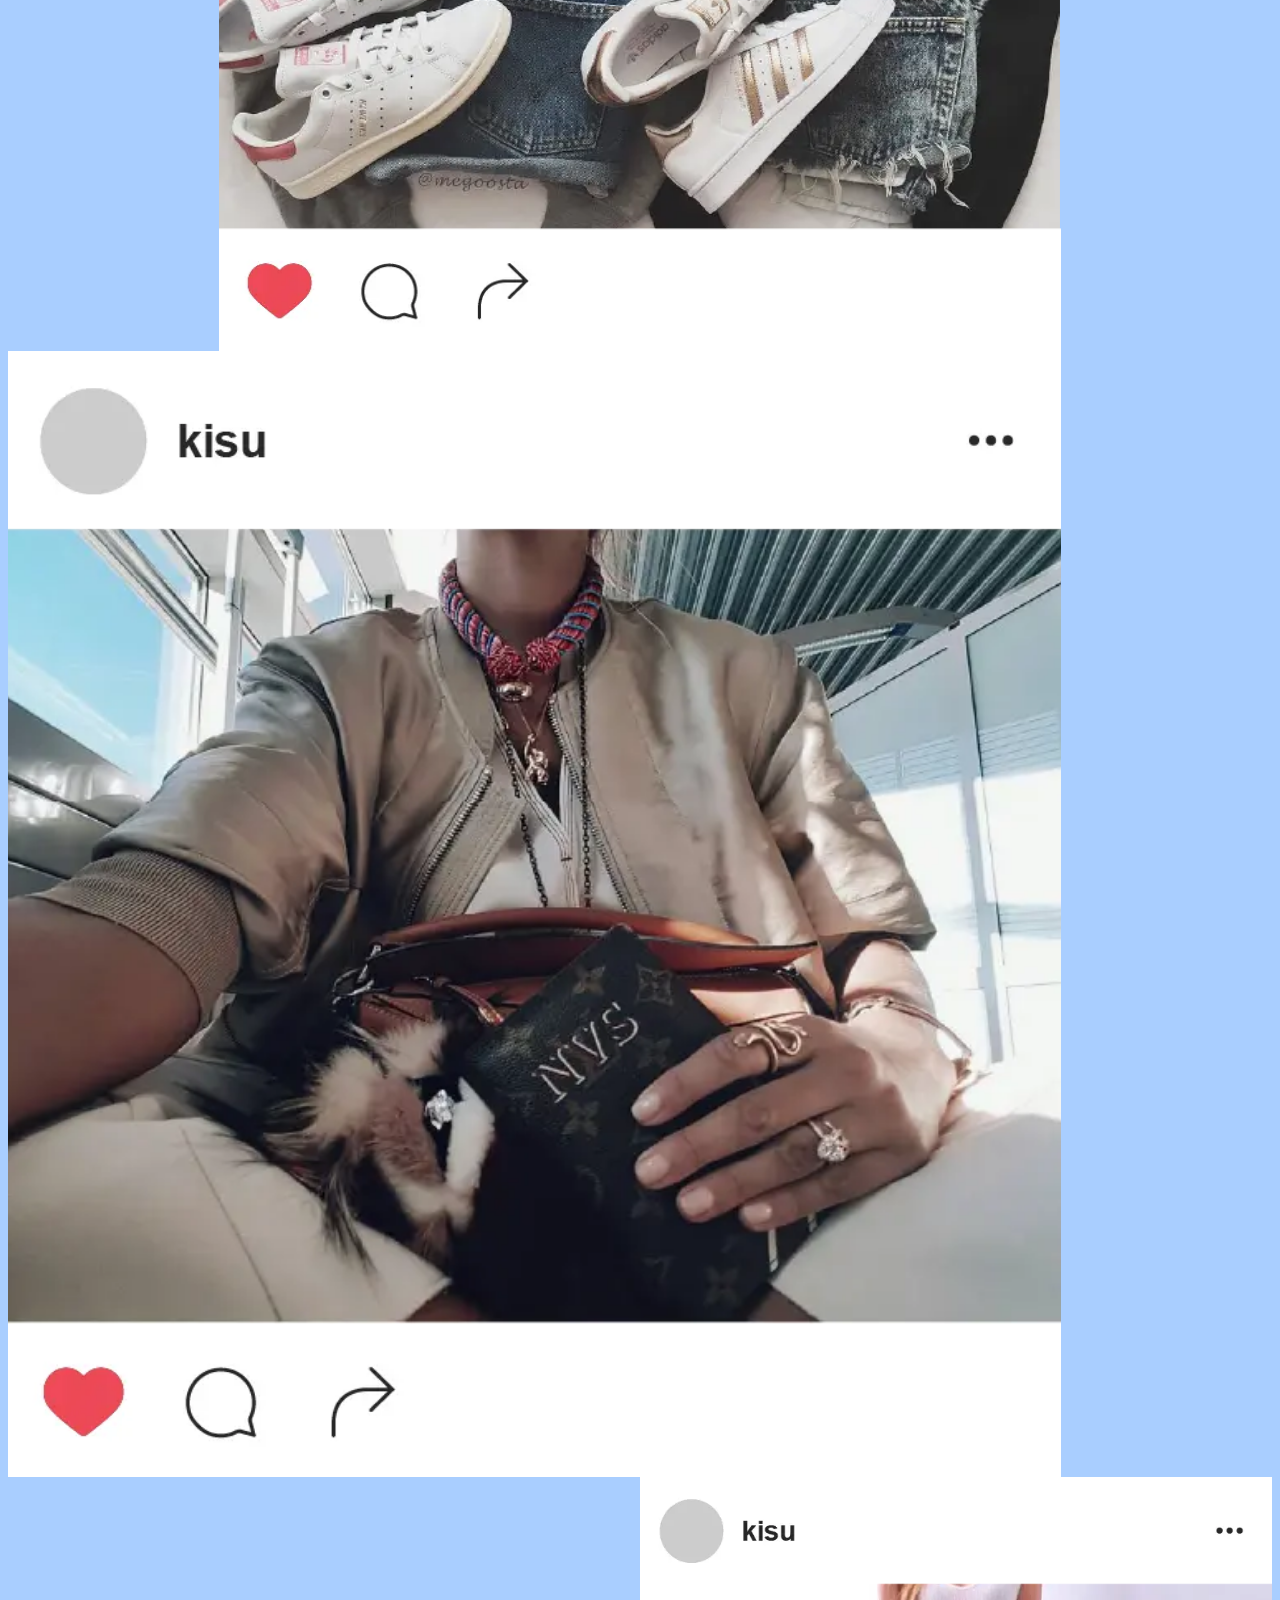
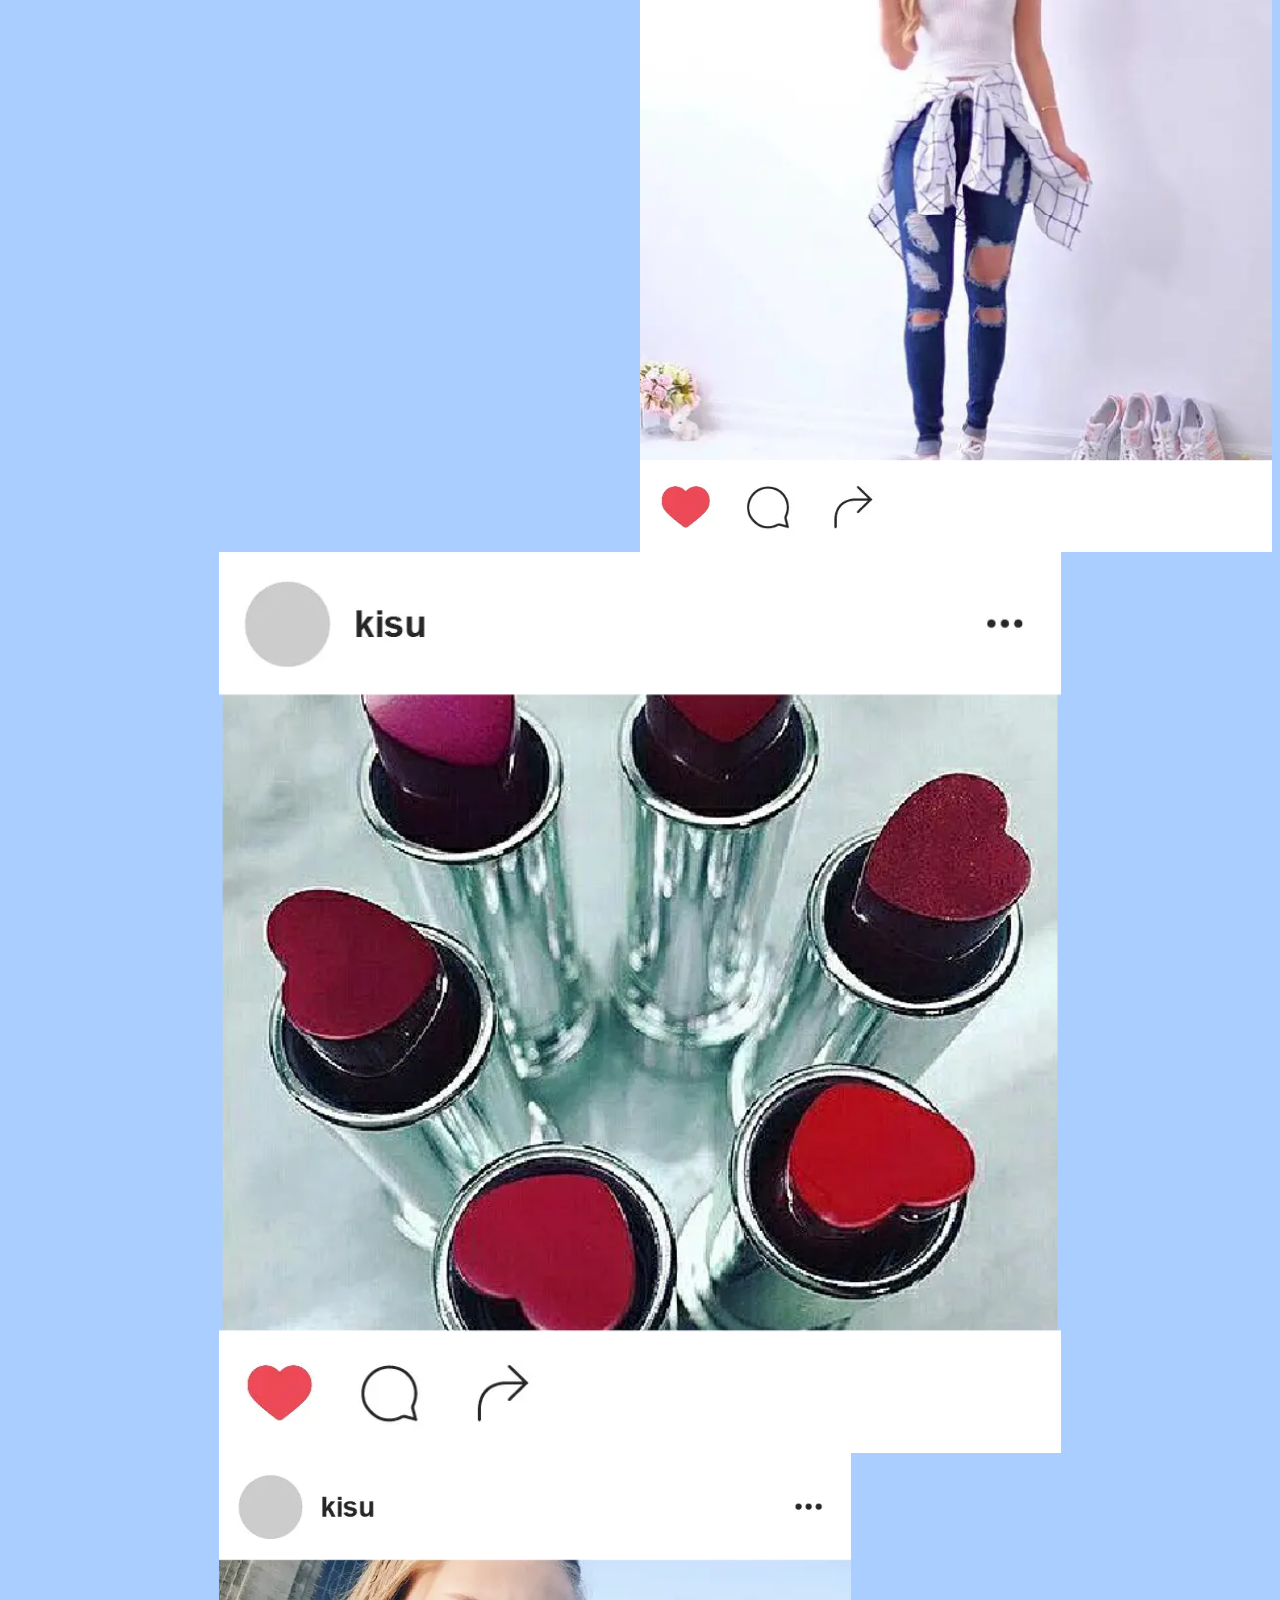
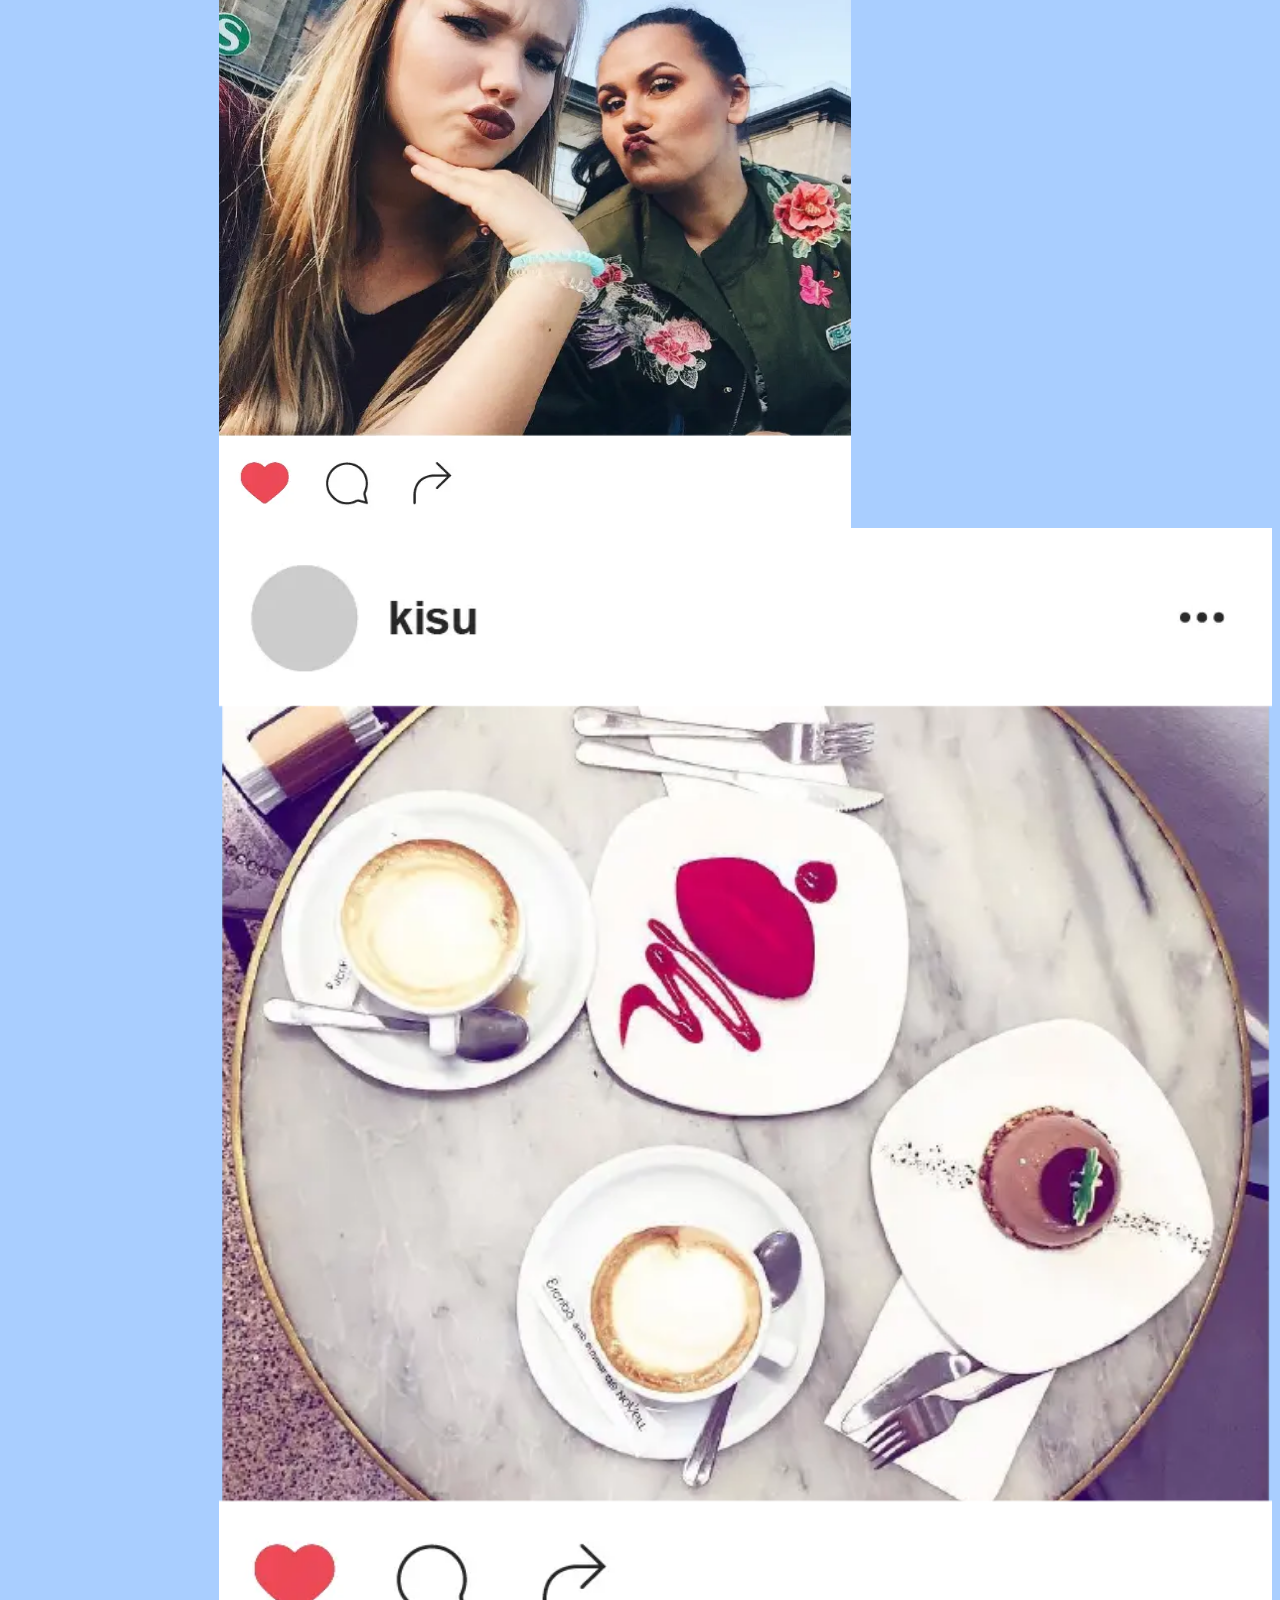
==== commit 272c62ee: "erste abfolge der post und ig-updates 2016" ====
--- a/index.html
+++ b/index.html
@@ -21,6 +21,7 @@
 
 
 <body>
+  <!--  MARK: Grid  -->
   <div class="grid-overlay" id="gridOverlay">
     <div></div>
     <div></div>
@@ -49,27 +50,28 @@
 
   <!--  MARK: Navigation  -->
   <nav class="side-bar">
+    <a href="#title" class="era1-menu">↑ ▲ &#129045; &#129041;</a>
     <a href="#era-1">
-      <img src="img/SVGs/NAVIGATION ICON/navigation-icon-18.svg"  class="era1-menu menu-icon1">
+      <img src="img/SVGs/NAVIGATION ICON/navigation-icon-18.svg" class="era1-menu menu-icon1">
     </a>
     <a href="#j-20216" class="era1-menu" data-full="2016">16</a>
     <a href="#j-20217" class="era1-menu" data-full="2017">17</a>
     <a href="#j-20218" class="era1-menu" data-full="2018">18</a>
     <a href="#era-2">
-      <img src="img/SVGs/NAVIGATION ICON/navigation-icon-19.svg"  class="era2-menu menu-icon2">
+      <img src="img/SVGs/NAVIGATION ICON/navigation-icon-19.svg" class="era2-menu menu-icon2">
     </a>
     <a href="#j-20219" class="era2-menu" data-full="2019">19</a>
     <a href="#j-2020" class="era2-menu" data-full="2020">20</a>
     <a href="#j-2021" class="era2-menu" data-full="2021">21</a>
     <a href="#j-2022" class="era2-menu" data-full="2022">22</a>
     <a href="#era-3">
-      <img src="img/SVGs/NAVIGATION ICON/navigation-icon-20.svg"  class="era3-menu menu-icon3">
+      <img src="img/SVGs/NAVIGATION ICON/navigation-icon-20.svg" class="era3-menu menu-icon3">
     </a>
     <a href="#j-2023" class="era3-menu" data-full="2023">23</a>
     <a href="#j-2024" class="era3-menu" data-full="2024">24</a>
     <a href="#j-2025" class="era3-menu" data-full="2025">25</a>
     <a href="#j-2026" class="era3-menu" data-full="2026">26</a>
-    <a href="#Outro" class="era3-menu">?</a>
+    <a href="#Outro" class="era3-menu">↓ ▼ &#129047; &#129043;</a>
   </nav>
 
   <div class="scroll-sections"></div>
@@ -100,11 +102,13 @@
     <div class="headline-wrapper">
       <div class="headline-menu">
         <div class="headline-lines">
-          <svg class="headline-line-constant" viewBox="0 0 100 2" preserveAspectRatio="none" xmlns="http://www.w3.org/2000/svg">
-            <line x1="0" y1="1" x2="100" y2="1" stroke="#5c7fff" stroke-width="2" opacity="0.5"/>
+          <svg class="headline-line-constant" viewBox="0 0 100 2" preserveAspectRatio="none"
+            xmlns="http://www.w3.org/2000/svg">
+            <line x1="0" y1="1" x2="100" y2="1" stroke="#5c7fff" stroke-width="2" opacity="0.5" />
           </svg>
-          <svg class="headline-line-timer" viewBox="0 0 100 2" preserveAspectRatio="none" xmlns="http://www.w3.org/2000/svg">
-            <line id="headline-timer-line" x1="0" y1="1" x2="100" y2="1" stroke="#5c7fff" stroke-width="2"/>
+          <svg class="headline-line-timer" viewBox="0 0 100 2" preserveAspectRatio="none"
+            xmlns="http://www.w3.org/2000/svg">
+            <line id="headline-timer-line" x1="0" y1="1" x2="100" y2="1" stroke="#5c7fff" stroke-width="2" />
           </svg>
         </div>
         <div class="headline-info">
@@ -155,57 +159,506 @@
           </div>
           <div class="scroll-sections"></div>
 
+          <!-- ── MARK: 2016 ─────────────── -->
           <section id="j-2016">
-            <!--  MARK: Insta Post  -->
+
             <div class="post-wrapper position1">
-              <div class="insta-post">
-                <img src="img/2016/TEST-SHAPES/20260526-test-shapes-01.webp">
-              </div>
-
-              <div class="floater1 floater" attr-float-speed-y="-1000" attr-float-speed-x="5" attr-scale="0.5">
-                <!-- das sind die pixel Werte für die Bewegung. Du kannst auch mit negativen Werten arbeitn, dann geht die Bewegung hoch-->
-                <!-- zusätzlich kannst du noch eine Skalierung festlegen-->
-                <img src="img/2016/TEST-SHAPES/20260526-test-shapes-03.webp">
-              </div>
-
-              <div class="floater2 floater" attr-float-speed-y="-300" attr-float-speed-x="5" attr-scale="0.5">
-                <img src="img/2016/TEST-SHAPES/20260526-test-shapes-02.webp">
-              </div>
-
-              <div class="floater3 floater" attr-float-speed-y="-300" attr-float-speed-x="5" attr-scale="0.5">
-                <img src="img/2016/TEST-SHAPES/20260526-test-shapes-04.webp">
-              </div>
-
-              <div class="insta-post ig-frame">
-                <img src="img/2016/TEST-SHAPES/20260526-test-shapes-05.webp">
-              </div>
+              <!-- Hauptbild -->
+              <div class="insta-post">
+                <img src="img/2016/post2016-01.webp">
+              </div>
+              <!-- Floater 1 (rechts) — selbes Foto, automatisch in Shape 18 geschnitten -->
+              <div class="floater1 floater" attr-float-speed-y="-1000" attr-float-speed-x="5" attr-scale="0.5">
+                <img src="img/2016/post2016-01.webp">
+              </div>
+
+              <!-- Floater 2 (links-unten) — selbes Foto, automatisch in Shape 17 geschnitten -->
+              <div class="floater2 floater" attr-float-speed-y="-300" attr-float-speed-x="5" attr-scale="0.5">
+                <img src="img/2016/post2016-01.webp">
+              </div>
+
+              <!-- Post-Frame (bleibt immer gleich) -->
+              <div class="insta-post ig-frame">
+                <img src="img/2016/TEST-SHAPES/20260526-test-shapes-05.webp">
+              </div>
+            </div>
+
+            <div class="insta-update" attr-delay-hold="500">
+              <div class="insta-update-content">
+                <p>
+                  Die Reihenfolge der Beiträge im Feed wird auf algorithmische Sortierung umgestellt. Die chronologische
+                  Anzeige entfällt.
+                </p>
+              </div>
+              <p class="insta-update-date">15. März 2016</p>
             </div>
 
             <div class="post-wrapper position2">
-              <div class="insta-post">
-                <img src="img/2016/post 2/post2016-02 2.png">
-              </div>
-
-              <div class="floater1 floater" attr-float-speed-y="-1000" attr-float-speed-x="5" attr-scale="0.5"
-                attr-blur-start="0" attr-blur-end="50">
-                <img src="img/2016/post 2/post2016-02 3.png">
-              </div>
-
-              <div class="floater2 floater" attr-float-speed-y="-300" attr-float-speed-x="5" attr-scale="0.5">
-                <img src="img/2016/post 2/post2016-02.png">
-              </div>
-            </div>
-
-            <!-- MARK: Insta Update  -->
-            <div class="insta-update" attr-delay-hold="500">
-              <!--über das Attribut attr-delay-hold kannst du setzen, wie lange das Element stehenbleibt -->
-              <div class="insta-update-content">
-                <p>
-                  Die Reihenfolge der Posts auf der User*innen Timeline wird neu
-                  vom Algorithmus bestimmt und ist nicht mehr chronologisch.
-                </p>
-              </div>
-              <p class="insta-update-date">15. März 2016</p>
+              <!-- Hauptbild -->
+              <div class="insta-post">
+                <img src="img/2016/post2016-02.webp">
+              </div>
+              <!-- Floater 1 (rechts) — selbes Foto, automatisch in Shape 18 geschnitten -->
+              <div class="floater1 floater" attr-float-speed-y="-1000" attr-float-speed-x="5" attr-scale="0.5">
+                <img src="img/2016/post2016-02.webp">
+              </div>
+
+              <!-- Floater 2 (links-unten) — selbes Foto, automatisch in Shape 17 geschnitten -->
+              <div class="floater2 floater" attr-float-speed-y="-300" attr-float-speed-x="5" attr-scale="0.5">
+                <img src="img/2016/post2016-02.webp">
+              </div>
+
+              <!-- Post-Frame (bleibt immer gleich) -->
+              <div class="insta-post ig-frame">
+                <img src="img/2016/TEST-SHAPES/20260526-test-shapes-05.webp">
+              </div>
+            </div>
+
+            <div class="post-wrapper position3">
+              <!-- Hauptbild -->
+              <div class="insta-post">
+                <img src="img/2016/post2016-03.webp">
+              </div>
+              <!-- Floater 1 (rechts) — selbes Foto, automatisch in Shape 18 geschnitten -->
+              <div class="floater1 floater" attr-float-speed-y="-1000" attr-float-speed-x="5" attr-scale="0.5">
+                <img src="img/2016/post2016-03.webp">
+              </div>
+
+              <!-- Floater 2 (links-unten) — selbes Foto, automatisch in Shape 17 geschnitten -->
+              <div class="floater2 floater" attr-float-speed-y="-300" attr-float-speed-x="5" attr-scale="0.5">
+                <img src="img/2016/post2016-03.webp">
+              </div>
+
+              <!-- Post-Frame (bleibt immer gleich) -->
+              <div class="insta-post ig-frame">
+                <img src="img/2016/TEST-SHAPES/20260526-test-shapes-05.webp">
+              </div>
+            </div>
+
+            <div class="insta-update" attr-delay-hold="500">
+              <div class="insta-update-content">
+                <p>
+                  Instagram erneuert sein Logo – das klassische Polaroid-Kamera-Design wird durch ein modernes
+                  Farbverlauf-Icon ersetzt.
+                </p>
+              </div>
+              <p class="insta-update-date">Mai 2016</p>
+            </div>
+
+            <div class="post-wrapper position4">
+              <!-- Hauptbild -->
+              <div class="insta-post">
+                <img src="img/2016/post2016-04.webp">
+              </div>
+              <!-- Floater 1 (rechts) — selbes Foto, automatisch in Shape 18 geschnitten -->
+              <div class="floater1 floater" attr-float-speed-y="-1000" attr-float-speed-x="5" attr-scale="0.5">
+                <img src="img/2016/post2016-04.webp">
+              </div>
+
+              <!-- Floater 2 (links-unten) — selbes Foto, automatisch in Shape 17 geschnitten -->
+              <div class="floater2 floater" attr-float-speed-y="-300" attr-float-speed-x="5" attr-scale="0.5">
+                <img src="img/2016/post2016-04.webp">
+              </div>
+
+              <!-- Post-Frame (bleibt immer gleich) -->
+              <div class="insta-post ig-frame">
+                <img src="img/2016/TEST-SHAPES/20260526-test-shapes-05.webp">
+              </div>
+            </div>
+
+            <div class="post-wrapper position5">
+              <!-- Hauptbild -->
+              <div class="insta-post">
+                <img src="img/2016/post2016-05.webp">
+              </div>
+              <!-- Floater 1 (rechts) — selbes Foto, automatisch in Shape 18 geschnitten -->
+              <div class="floater1 floater" attr-float-speed-y="-1000" attr-float-speed-x="5" attr-scale="0.5">
+                <img src="img/2016/post2016-05.webp">
+              </div>
+
+              <!-- Floater 2 (links-unten) — selbes Foto, automatisch in Shape 17 geschnitten -->
+              <div class="floater2 floater" attr-float-speed-y="-300" attr-float-speed-x="5" attr-scale="0.5">
+                <img src="img/2016/post2016-05.webp">
+              </div>
+
+              <!-- Post-Frame (bleibt immer gleich) -->
+              <div class="insta-post ig-frame">
+                <img src="img/2016/TEST-SHAPES/20260526-test-shapes-05.webp">
+              </div>
+            </div>
+
+            <div class="post-wrapper position6">
+              <!-- Hauptbild -->
+              <div class="insta-post">
+                <img src="img/2016/post2016-06.webp">
+              </div>
+              <!-- Floater 1 (rechts) — selbes Foto, automatisch in Shape 18 geschnitten -->
+              <div class="floater1 floater" attr-float-speed-y="-1000" attr-float-speed-x="5" attr-scale="0.5">
+                <img src="img/2016/post2016-06.webp">
+              </div>
+
+              <!-- Floater 2 (links-unten) — selbes Foto, automatisch in Shape 17 geschnitten -->
+              <div class="floater2 floater" attr-float-speed-y="-300" attr-float-speed-x="5" attr-scale="0.5">
+                <img src="img/2016/post2016-06.webp">
+              </div>
+
+              <!-- Post-Frame (bleibt immer gleich) -->
+              <div class="insta-post ig-frame">
+                <img src="img/2016/TEST-SHAPES/20260526-test-shapes-05.webp">
+              </div>
+            </div>
+
+            <div class="post-wrapper position7">
+              <!-- Hauptbild -->
+              <div class="insta-post">
+                <img src="img/2016/post2016-07.webp">
+              </div>
+              <!-- Floater 1 (rechts) — selbes Foto, automatisch in Shape 18 geschnitten -->
+              <div class="floater1 floater" attr-float-speed-y="-1000" attr-float-speed-x="5" attr-scale="0.5">
+                <img src="img/2016/post2016-07.webp">
+              </div>
+
+              <!-- Floater 2 (links-unten) — selbes Foto, automatisch in Shape 17 geschnitten -->
+              <div class="floater2 floater" attr-float-speed-y="-300" attr-float-speed-x="5" attr-scale="0.5">
+                <img src="img/2016/post2016-07.webp">
+              </div>
+
+              <!-- Post-Frame (bleibt immer gleich) -->
+              <div class="insta-post ig-frame">
+                <img src="img/2016/TEST-SHAPES/20260526-test-shapes-05.webp">
+              </div>
+            </div>
+
+            <div class="post-wrapper position2">
+              <!-- Hauptbild -->
+              <div class="insta-post">
+                <img src="img/2016/post2016-08.webp">
+              </div>
+              <!-- Floater 1 (rechts) — selbes Foto, automatisch in Shape 18 geschnitten -->
+              <div class="floater1 floater" attr-float-speed-y="-1000" attr-float-speed-x="5" attr-scale="0.5">
+                <img src="img/2016/post2016-08.webp">
+              </div>
+
+              <!-- Floater 2 (links-unten) — selbes Foto, automatisch in Shape 17 geschnitten -->
+              <div class="floater2 floater" attr-float-speed-y="-300" attr-float-speed-x="5" attr-scale="0.5">
+                <img src="img/2016/post2016-08.webp">
+              </div>
+
+              <!-- Post-Frame (bleibt immer gleich) -->
+              <div class="insta-post ig-frame">
+                <img src="img/2016/TEST-SHAPES/20260526-test-shapes-05.webp">
+              </div>
+            </div>
+
+            <div class="post-wrapper position6">
+              <!-- Hauptbild -->
+              <div class="insta-post">
+                <img src="img/2016/post2016-09.webp">
+              </div>
+              <!-- Floater 1 (rechts) — selbes Foto, automatisch in Shape 18 geschnitten -->
+              <div class="floater1 floater" attr-float-speed-y="-1000" attr-float-speed-x="5" attr-scale="0.5">
+                <img src="img/2016/post2016-09.webp">
+              </div>
+
+              <!-- Floater 2 (links-unten) — selbes Foto, automatisch in Shape 17 geschnitten -->
+              <div class="floater2 floater" attr-float-speed-y="-300" attr-float-speed-x="5" attr-scale="0.5">
+                <img src="img/2016/post2016-09.webp">
+              </div>
+
+              <!-- Post-Frame (bleibt immer gleich) -->
+              <div class="insta-post ig-frame">
+                <img src="img/2016/TEST-SHAPES/20260526-test-shapes-05.webp">
+              </div>
+            </div>
+
+            <div class="insta-update" attr-delay-hold="500">
+              <div class="insta-update-content">
+                <p>
+                  Instagram Stories werden eingeführt – Inhalte verschwinden nach 24 Stunden (Reaktion auf Snapchat).
+                </p>
+              </div>
+              <p class="insta-update-date">02. August 2016</p>
+            </div>
+
+            <div class="post-wrapper position3">
+              <!-- Hauptbild -->
+              <div class="insta-post">
+                <img src="img/2016/post2016-10.webp">
+              </div>
+              <!-- Floater 1 (rechts) — selbes Foto, automatisch in Shape 18 geschnitten -->
+              <div class="floater1 floater" attr-float-speed-y="-1000" attr-float-speed-x="5" attr-scale="0.5">
+                <img src="img/2016/post2016-10.webp">
+              </div>
+
+              <!-- Floater 2 (links-unten) — selbes Foto, automatisch in Shape 17 geschnitten -->
+              <div class="floater2 floater" attr-float-speed-y="-300" attr-float-speed-x="5" attr-scale="0.5">
+                <img src="img/2016/post2016-10.webp">
+              </div>
+
+              <!-- Post-Frame (bleibt immer gleich) -->
+              <div class="insta-post ig-frame">
+                <img src="img/2016/TEST-SHAPES/20260526-test-shapes-05.webp">
+              </div>
+            </div>
+
+            <div class="post-wrapper position1">
+              <!-- Hauptbild -->
+              <div class="insta-post">
+                <img src="img/2016/post2016-11.webp">
+              </div>
+              <!-- Floater 1 (rechts) — selbes Foto, automatisch in Shape 18 geschnitten -->
+              <div class="floater1 floater" attr-float-speed-y="-1000" attr-float-speed-x="5" attr-scale="0.5">
+                <img src="img/2016/post2016-11.webp">
+              </div>
+
+              <!-- Floater 2 (links-unten) — selbes Foto, automatisch in Shape 17 geschnitten -->
+              <div class="floater2 floater" attr-float-speed-y="-300" attr-float-speed-x="5" attr-scale="0.5">
+                <img src="img/2016/post2016-11.webp">
+              </div>
+
+              <!-- Post-Frame (bleibt immer gleich) -->
+              <div class="insta-post ig-frame">
+                <img src="img/2016/TEST-SHAPES/20260526-test-shapes-05.webp">
+              </div>
+            </div>
+
+            <div class="post-wrapper position5">
+              <!-- Hauptbild -->
+              <div class="insta-post">
+                <img src="img/2016/post2016-12.webp">
+              </div>
+              <!-- Floater 1 (rechts) — selbes Foto, automatisch in Shape 18 geschnitten -->
+              <div class="floater1 floater" attr-float-speed-y="-1000" attr-float-speed-x="5" attr-scale="0.5">
+                <img src="img/2016/post2016-12.webp">
+              </div>
+
+              <!-- Floater 2 (links-unten) — selbes Foto, automatisch in Shape 17 geschnitten -->
+              <div class="floater2 floater" attr-float-speed-y="-300" attr-float-speed-x="5" attr-scale="0.5">
+                <img src="img/2016/post2016-12.webp">
+              </div>
+
+              <!-- Post-Frame (bleibt immer gleich) -->
+              <div class="insta-post ig-frame">
+                <img src="img/2016/TEST-SHAPES/20260526-test-shapes-05.webp">
+              </div>
+            </div>
+
+            <div class="post-wrapper position3">
+              <!-- Hauptbild -->
+              <div class="insta-post">
+                <img src="img/2016/post2016-13.webp">
+              </div>
+              <!-- Floater 1 (rechts) — selbes Foto, automatisch in Shape 18 geschnitten -->
+              <div class="floater1 floater" attr-float-speed-y="-1000" attr-float-speed-x="5" attr-scale="0.5">
+                <img src="img/2016/post2016-13.webp">
+              </div>
+
+              <!-- Floater 2 (links-unten) — selbes Foto, automatisch in Shape 17 geschnitten -->
+              <div class="floater2 floater" attr-float-speed-y="-300" attr-float-speed-x="5" attr-scale="0.5">
+                <img src="img/2016/post2016-13.webp">
+              </div>
+
+              <!-- Post-Frame (bleibt immer gleich) -->
+              <div class="insta-post ig-frame">
+                <img src="img/2016/TEST-SHAPES/20260526-test-shapes-05.webp">
+              </div>
+            </div>
+
+            <div class="post-wrapper position7">
+              <!-- Hauptbild -->
+              <div class="insta-post">
+                <img src="img/2016/post2016-14.webp">
+              </div>
+              <!-- Floater 1 (rechts) — selbes Foto, automatisch in Shape 18 geschnitten -->
+              <div class="floater1 floater" attr-float-speed-y="-1000" attr-float-speed-x="5" attr-scale="0.5">
+                <img src="img/2016/post2016-14.webp">
+              </div>
+
+              <!-- Floater 2 (links-unten) — selbes Foto, automatisch in Shape 17 geschnitten -->
+              <div class="floater2 floater" attr-float-speed-y="-300" attr-float-speed-x="5" attr-scale="0.5">
+                <img src="img/2016/post2016-14.webp">
+              </div>
+
+              <!-- Post-Frame (bleibt immer gleich) -->
+              <div class="insta-post ig-frame">
+                <img src="img/2016/TEST-SHAPES/20260526-test-shapes-05.webp">
+              </div>
+            </div>
+
+            <div class="post-wrapper position2">
+              <!-- Hauptbild -->
+              <div class="insta-post">
+                <img src="img/2016/post2016-15.webp">
+              </div>
+              <!-- Floater 1 (rechts) — selbes Foto, automatisch in Shape 18 geschnitten -->
+              <div class="floater1 floater" attr-float-speed-y="-1000" attr-float-speed-x="5" attr-scale="0.5">
+                <img src="img/2016/post2016-15.webp">
+              </div>
+
+              <!-- Floater 2 (links-unten) — selbes Foto, automatisch in Shape 17 geschnitten -->
+              <div class="floater2 floater" attr-float-speed-y="-300" attr-float-speed-x="5" attr-scale="0.5">
+                <img src="img/2016/post2016-15.webp">
+              </div>
+
+              <!-- Post-Frame (bleibt immer gleich) -->
+              <div class="insta-post ig-frame">
+                <img src="img/2016/TEST-SHAPES/20260526-test-shapes-05.webp">
+              </div>
+            </div>
+
+            <div class="post-wrapper position4">
+              <!-- Hauptbild -->
+              <div class="insta-post">
+                <img src="img/2016/post2016-16.webp">
+              </div>
+              <!-- Floater 1 (rechts) — selbes Foto, automatisch in Shape 18 geschnitten -->
+              <div class="floater1 floater" attr-float-speed-y="-1000" attr-float-speed-x="5" attr-scale="0.5">
+                <img src="img/2016/post2016-16.webp">
+              </div>
+
+              <!-- Floater 2 (links-unten) — selbes Foto, automatisch in Shape 17 geschnitten -->
+              <div class="floater2 floater" attr-float-speed-y="-300" attr-float-speed-x="5" attr-scale="0.5">
+                <img src="img/2016/post2016-16.webp">
+              </div>
+
+              <!-- Post-Frame (bleibt immer gleich) -->
+              <div class="insta-post ig-frame">
+                <img src="img/2016/TEST-SHAPES/20260526-test-shapes-05.webp">
+              </div>
+            </div>
+
+            <div class="insta-update" attr-delay-hold="500">
+              <div class="insta-update-content">
+                <p>
+                  Live-Videos werden eingeführt – Nutzer können in Echtzeit streamen und mit ihrem Publikum
+                  interagieren.
+                </p>
+              </div>
+              <p class="insta-update-date">November 2016</p>
+            </div>
+
+            <div class="post-wrapper position3">
+              <!-- Hauptbild -->
+              <div class="insta-post">
+                <img src="img/2016/post2016-17.webp">
+              </div>
+              <!-- Floater 1 (rechts) — selbes Foto, automatisch in Shape 18 geschnitten -->
+              <div class="floater1 floater" attr-float-speed-y="-1000" attr-float-speed-x="5" attr-scale="0.5">
+                <img src="img/2016/post2016-17.webp">
+              </div>
+
+              <!-- Floater 2 (links-unten) — selbes Foto, automatisch in Shape 17 geschnitten -->
+              <div class="floater2 floater" attr-float-speed-y="-300" attr-float-speed-x="5" attr-scale="0.5">
+                <img src="img/2016/post2016-17.webp">
+              </div>
+
+              <!-- Post-Frame (bleibt immer gleich) -->
+              <div class="insta-post ig-frame">
+                <img src="img/2016/TEST-SHAPES/20260526-test-shapes-05.webp">
+              </div>
+            </div>
+
+            <div class="post-wrapper position5">
+              <!-- Hauptbild -->
+              <div class="insta-post">
+                <img src="img/2016/post2016-18.webp">
+              </div>
+              <!-- Floater 1 (rechts) — selbes Foto, automatisch in Shape 18 geschnitten -->
+              <div class="floater1 floater" attr-float-speed-y="-1000" attr-float-speed-x="5" attr-scale="0.5">
+                <img src="img/2016/post2016-18.webp">
+              </div>
+
+              <!-- Floater 2 (links-unten) — selbes Foto, automatisch in Shape 17 geschnitten -->
+              <div class="floater2 floater" attr-float-speed-y="-300" attr-float-speed-x="5" attr-scale="0.5">
+                <img src="img/2016/post2016-18.webp">
+              </div>
+
+              <!-- Post-Frame (bleibt immer gleich) -->
+              <div class="insta-post ig-frame">
+                <img src="img/2016/TEST-SHAPES/20260526-test-shapes-05.webp">
+              </div>
+            </div>
+
+            <div class="insta-update" attr-delay-hold="500">
+              <div class="insta-update-content">
+                <p>
+                  Beiträge können gespeichert werden.
+                </p>
+              </div>
+              <p class="insta-update-date">Dezember 2016</p>
+            </div>
+
+            <div class="post-wrapper position1">
+              <!-- Hauptbild -->
+              <div class="insta-post">
+                <img src="img/2016/post2016-19.webp">
+              </div>
+              <!-- Floater 1 (rechts) — selbes Foto, automatisch in Shape 18 geschnitten -->
+              <div class="floater1 floater" attr-float-speed-y="-1000" attr-float-speed-x="5" attr-scale="0.5">
+                <img src="img/2016/post2016-19.webp">
+              </div>
+
+              <!-- Floater 2 (links-unten) — selbes Foto, automatisch in Shape 17 geschnitten -->
+              <div class="floater2 floater" attr-float-speed-y="-300" attr-float-speed-x="5" attr-scale="0.5">
+                <img src="img/2016/post2016-19.webp">
+              </div>
+
+              <!-- Post-Frame (bleibt immer gleich) -->
+              <div class="insta-post ig-frame">
+                <img src="img/2016/TEST-SHAPES/20260526-test-shapes-05.webp">
+              </div>
+            </div>
+
+            <div class="insta-update" attr-delay-hold="500">
+              <div class="insta-update-content">
+                <p>
+                  Kommentare können mit «Gefällt mir» markiert werden.
+                </p>
+              </div>
+              <p class="insta-update-date">06. Dezember 2016</p>
+            </div>
+
+
+            <div class="post-wrapper position7">
+              <!-- Hauptbild -->
+              <div class="insta-post">
+                <img src="img/2016/post2016-20.webp">
+              </div>
+              <!-- Floater 1 (rechts) — selbes Foto, automatisch in Shape 18 geschnitten -->
+              <div class="floater1 floater" attr-float-speed-y="-1000" attr-float-speed-x="5" attr-scale="0.5">
+                <img src="img/2016/post2016-20.webp">
+              </div>
+
+              <!-- Floater 2 (links-unten) — selbes Foto, automatisch in Shape 17 geschnitten -->
+              <div class="floater2 floater" attr-float-speed-y="-300" attr-float-speed-x="5" attr-scale="0.5">
+                <img src="img/2016/post2016-20.webp">
+              </div>
+
+              <!-- Post-Frame (bleibt immer gleich) -->
+              <div class="insta-post ig-frame">
+                <img src="img/2016/TEST-SHAPES/20260526-test-shapes-05.webp">
+              </div>
+            </div>
+
+            <div class="post-wrapper position4">
+              <!-- Hauptbild -->
+              <div class="insta-post">
+                <img src="img/2016/post2016-21.webp">
+              </div>
+              <!-- Floater 1 (rechts) — selbes Foto, automatisch in Shape 18 geschnitten -->
+              <div class="floater1 floater" attr-float-speed-y="-1000" attr-float-speed-x="5" attr-scale="0.5">
+                <img src="img/2016/post2016-21.webp">
+              </div>
+
+              <!-- Floater 2 (links-unten) — selbes Foto, automatisch in Shape 17 geschnitten -->
+              <div class="floater2 floater" attr-float-speed-y="-300" attr-float-speed-x="5" attr-scale="0.5">
+                <img src="img/2016/post2016-21.webp">
+              </div>
+
+              <!-- Post-Frame (bleibt immer gleich) -->
+              <div class="insta-post ig-frame">
+                <img src="img/2016/TEST-SHAPES/20260526-test-shapes-05.webp">
+              </div>
             </div>
 
             <!--MARK: TriggerHeadline-->
@@ -235,8 +688,82 @@
           </section>
 
 
-
+          <!-- ── MARK: 2017 ─────────────── -->
           <section id="j-2017">
+            <div class="insta-update" attr-delay-hold="500">
+              <div class="insta-update-content">
+                <p>
+                  Instagram führt Shadow-Banning ein – die Reichweite einzelner Accounts kann ohne Benachrichtigung
+                  eingeschränkt werden.
+                </p>
+              </div>
+              <p class="insta-update-date">2017</p>
+            </div>
+
+            <div class="insta-update" attr-delay-hold="500">
+              <div class="insta-update-content">
+                <p>
+                  Carousel-Posts werden eingeführt – bis zu 10 Fotos oder Videos pro Beitrag, Videos bis zu 10 Minuten
+                  möglich.
+                </p>
+              </div>
+              <p class="insta-update-date">22. Februar 2017</p>
+            </div>
+
+            <div class="insta-update" attr-delay-hold="500">
+              <div class="insta-update-content">
+                <p>
+                  AR-Effekte (Filter) für Stories werden eingeführt.
+                </p>
+              </div>
+              <p class="insta-update-date">Mai 2017</p>
+            </div>
+
+            <div class="insta-update" attr-delay-hold="500">
+              <div class="insta-update-content">
+                <p>
+                  Beiträge können archiviert werden.
+                </p>
+              </div>
+              <p class="insta-update-date">13. Juni 2017</p>
+            </div>
+
+            <div class="insta-update" attr-delay-hold="500">
+              <div class="insta-update-content">
+                <p>
+                  Story-Antworten werden eingeführt.
+                </p>
+              </div>
+              <p class="insta-update-date">Juli 2017</p>
+            </div>
+
+            <div class="insta-update" attr-delay-hold="500">
+              <div class="insta-update-content">
+                <p>
+                  Kommentare werden in Threads organisiert – direkte Antworten auf einzelne Kommentare sind möglich.
+                </p>
+              </div>
+              <p class="insta-update-date">15. August 2017</p>
+            </div>
+
+            <div class="insta-update" attr-delay-hold="500">
+              <div class="insta-update-content">
+                <p>
+                  Story-Highlights werden eingeführt.
+                </p>
+              </div>
+              <p class="insta-update-date">05. Dezember 2017</p>
+            </div>
+
+            <div class="insta-update" attr-delay-hold="500">
+              <div class="insta-update-content">
+                <p>
+                  Hashtags können abonniert werden.
+                </p>
+              </div>
+              <p class="insta-update-date">12. Dezember 2017</p>
+            </div>
+
             <div class="post-wrapper position4">
               <div class="insta-post">
                 <img src="img/2016/TEST-SHAPES/20260526-test-shapes1-11.webp">
@@ -266,14 +793,6 @@
               </video>
             </div>
 
-            <div class="insta-update" attr-delay-hold="500">
-              <p class="insta-update-header1">15. AUGUST 2017</p>
-              <p class="insta-update-text1">
-                DIE KOMMENTARSPALTE IST IN THREADS ORGANISIERT, DAMIT EINFACHER AUF KOMMENTARE GEANTWORTET WERDEN
-                KANN.
-              </p>
-            </div>
-
             <div class="post-wrapper position5">
               <div class="insta-post">
                 <img src="img/2017/post2/post2017-02 2.png">
@@ -317,12 +836,34 @@
             </div>
           </section>
 
+          <!-- ── MARK: 2018 ─────────────── -->
           <section id="j-2018">
             <div class="insta-update" attr-delay-hold="500">
-              <p class="insta-update-header1">20. JUNI 2018</p>
-              <p class="insta-update-text1">
-                DAS FEATURE IGTV LAUNCHT, WODURCH LÄNGERE VIDEOFORMATE AUF INSTAGRAM GETEILT WERDEN KÖNNEN.
-              </p>
+              <div class="insta-update-content">
+                <p>
+                  Musik in Stories wird eingeführt – Lieder können direkt in Stories eingebettet werden.
+                </p>
+              </div>
+              <p class="insta-update-date">2018</p>
+            </div>
+
+            <div class="insta-update" attr-delay-hold="500">
+              <div class="insta-update-content">
+                <p>
+                  Instagram erreicht 1 Milliarde monatlich aktive Nutzer.
+                </p>
+              </div>
+              <p class="insta-update-date">2018</p>
+            </div>
+
+            <div class="insta-update" attr-delay-hold="500">
+              <div class="insta-update-content">
+                <p>
+                  IGTV wird als eigenständige Video-App gestartet – Uploads bis zu 10 Minuten, für populäre Accounts bis
+                  zu einer Stunde.
+                </p>
+              </div>
+              <p class="insta-update-date">20. Juni 2018</p>
             </div>
 
             <div class="post-wrapper">
@@ -352,16 +893,6 @@
                 <img src="img/2018/post2/post2018-02.png">
               </div>
             </div>
-
-            <div class="insta-update" attr-delay-hold="10000">
-              <p class="insta-update-header1">15. März 2016</p>
-              <p class="insta-update-text1">
-                Die Reihenfolge der Posts auf der User*innen Timeline wird neu
-                vom Algorithmus bestimmt und ist nicht mehr chronologisch.
-              </p>
-            </div>
-
-           
           </section>
         </section>
 
@@ -373,72 +904,160 @@
             <h2 class="era2 outline" data-text="doomscroll">doomscroll</h2>
           </div>
 
+          <!-- ── MARK: 2019 ─────────────── -->
           <section id="j-2019">
-            
-
-            <div class="insta-update">
-              <p class="insta-update-header2">15. März 2016</p>
-              <p class="insta-update-text2">
-                Die Reihenfolge der Posts auf der User*innen Timeline wird neu
-                vom Algorithmus bestimmt und ist nicht mehr chronologisch.
-              </p>
-            </div>
-
-            
-
-            
+            <div class="insta-update" attr-delay-hold="500">
+              <div class="insta-update-content">
+                <p>
+                  In-App-Shopping wird eingeführt – Produkte können direkt in der App gekauft werden, ohne zu
+                  Drittanbieter-Websites weitergeleitet zu werden.
+                </p>
+              </div>
+              <p class="insta-update-date">März 2019</p>
+            </div>
+
+            <div class="insta-update" attr-delay-hold="500">
+              <div class="insta-update-content">
+                <p>
+                  Pilotprojekt zur Ausblendung von Like-Zahlen wird gestartet – Ausweitung im November 2019.
+                </p>
+              </div>
+              <p class="insta-update-date">Mai 2019</p>
+            </div>
+
+            <div class="insta-update" attr-delay-hold="500">
+              <div class="insta-update-content">
+                <p>
+                  Der «Following»-Tab wird entfernt – Aktivitäten von gefolgten Accounts (Likes, Kommentare) sind nicht
+                  mehr einsehbar.
+                </p>
+              </div>
+              <p class="insta-update-date">August 2019</p>
+            </div>
+
+            <div class="insta-update" attr-delay-hold="500">
+              <div class="insta-update-content">
+                <p>
+                  Die Funktion «Enge Freunde» für Stories wird eingeführt.
+                </p>
+              </div>
+              <p class="insta-update-date">August 2019</p>
+            </div>
+
           </section>
 
-          <!--  2020  -->
+          <!-- ── MARK: 2020 ─────────────── -->
           <section id="j-2020">
-            
-
-            <div class="insta-update">
-              <p class="insta-update-header2">15. März 2016</p>
-              <p class="insta-update-text2">
-                Die Reihenfolge der Posts auf der User*innen Timeline wird neu
-                vom Algorithmus bestimmt und ist nicht mehr chronologisch.
-              </p>
-            </div>
-
-           
-
-            
+            <div class="insta-update" attr-delay-hold="500">
+              <div class="insta-update-content">
+                <p>
+                  Reels werden eingeführt – kurze Videoclips als Reaktion auf TikTok.
+                </p>
+              </div>
+              <p class="insta-update-date">August 2020</p>
+            </div>
+
+            <div class="insta-update" attr-delay-hold="500">
+              <div class="insta-update-content">
+                <p>
+                  Vorgeschlagene Beiträge werden eingeführt – nach dem Durchscrollen der letzten 48 Stunden erscheinen
+                  Beiträge von nicht gefolgten Accounts.
+                </p>
+              </div>
+              <p class="insta-update-date">August 2020</p>
+            </div>
+
+            <div class="insta-update" attr-delay-hold="500">
+              <div class="insta-update-content">
+                <p>
+                  Shop-Tab wird eingeführt – die Tab-Leiste wird neu angeordnet.
+                </p>
+              </div>
+              <p class="insta-update-date">November 2020</p>
+            </div>
           </section>
 
+          <!-- ── MARK: 2021 ─────────────── -->
           <section id="j-2021">
-            
-
-            
-
-            <div class="insta-update">
-              <p class="insta-update-header2">15. März 2016</p>
-              <p class="insta-update-text2">
-                Die Reihenfolge der Posts auf der User*innen Timeline wird neu
-                vom Algorithmus bestimmt und ist nicht mehr chronologisch.
-              </p>
+            <div class="insta-update" attr-delay-hold="500">
+              <div class="insta-update-content">
+                <p>
+                  Erwachsene können keine Direktnachrichten mehr an Nutzer unter 18 Jahren senden, die ihnen nicht
+                  folgen.
+                </p>
+              </div>
+              <p class="insta-update-date">März 2021</p>
+            </div>
+
+            <div class="insta-update" attr-delay-hold="500">
+              <div class="insta-update-content">
+                <p>
+                  Pronomen können in einigen Regionen zum Profil hinzugefügt werden.
+                </p>
+              </div>
+              <p class="insta-update-date">Mai 2021</p>
+            </div>
+
+            <div class="insta-update" attr-delay-hold="500">
+              <div class="insta-update-content">
+                <p>
+                  Vollbild-Werbeanzeigen in Reels werden eingeführt – bis zu 30 Sekunden lang, mit
+                  «Gesponsert»-Markierung.
+                </p>
+              </div>
+              <p class="insta-update-date">17. Juni 2021</p>
+            </div>
+
+            <div class="insta-update" attr-delay-hold="500">
+              <div class="insta-update-content">
+                <p>
+                  Collab-Posts werden eingeführt – zwei Accounts können gemeinsam einen Beitrag oder ein Reel
+                  veröffentlichen, der auf beiden Profilen erscheint.
+                </p>
+              </div>
+              <p class="insta-update-date">Oktober 2021</p>
+            </div>
+
+            <div class="insta-update" attr-delay-hold="500">
+              <div class="insta-update-content">
+                <p>
+                  Schwerwiegender Meta-Ausfall – Instagram, Facebook und WhatsApp sind mehrere Stunden nicht erreichbar.
+                </p>
+              </div>
+              <p class="insta-update-date">04. Oktober 2021</p>
             </div>
           </section>
 
-          <!--  2022  -->
+          <!-- ── MARK: 2022 ─────────────── -->
           <section id="j-2022">
-        
-          
-
-            <div class="insta-update">
-              <p class="insta-update-header2">15. März 2016</p>
-              <p class="insta-update-text2">
-                Die Reihenfolge der Posts auf der User*innen Timeline wird neu
-                vom Algorithmus bestimmt und ist nicht mehr chronologisch.
-              </p>
-            </div>
-
-            <div class="insta-update">
-              <p class="insta-update-header2">15. März 2016</p>
-              <p class="insta-update-text2">
-                Die Reihenfolge der Posts auf der User*innen Timeline wird neu
-                vom Algorithmus bestimmt und ist nicht mehr chronologisch.
-              </p>
+            <div class="insta-update" attr-delay-hold="500">
+              <div class="insta-update-content">
+                <p>
+                  IGTV wird eingestellt und aus dem App Store entfernt – Grund: geringe Nutzung und Verlagerung hin zu
+                  Kurzvideos.
+                </p>
+              </div>
+              <p class="insta-update-date">März 2022</p>
+            </div>
+
+            <div class="insta-update" attr-delay-hold="500">
+              <div class="insta-update-content">
+                <p>
+                  Remix-Funktion für Reels wird eingeführt – eigene Reaktionen auf bestehende Reels anderer Nutzer
+                  können direkt im Splitscreen aufgenommen werden.
+                </p>
+              </div>
+              <p class="insta-update-date">2022</p>
+            </div>
+
+            <div class="insta-update" attr-delay-hold="500">
+              <div class="insta-update-content">
+                <p>
+                  Notes-Funktion wird eingeführt – kurze Statusmeldungen können mit ausgewählten Personen geteilt
+                  werden.
+                </p>
+              </div>
+              <p class="insta-update-date">Dezember 2022</p>
             </div>
           </section>
         </section>
@@ -448,41 +1067,133 @@
           <div class="era-title">
             <h2 class="era3 outline" data-text="can't log off">can't log off</h2>
           </div>
-
+          <!-- ── MARK: 2023 ─────────────── -->
           <section id="j-2023">
-          
-
-            <div class="insta-update">
-              <p class="insta-update-header3">15. März 2016</p>
-              <p class="insta-update-text3">
-                Die Reihenfolge der Posts auf der User*innen Timeline wird neu
-                vom Algorithmus bestimmt und ist nicht mehr chronologisch.
-              </p>
+            <div class="insta-update" attr-delay-hold="500">
+              <div class="insta-update-content">
+                <p>
+                  GIFs können in Kommentaren gepostet werden. Meta beginnt mit dem Verkauf von blauen
+                  Verifizierungs-Abzeichen auf Instagram und Facebook.
+                </p>
+              </div>
+              <p class="insta-update-date">Februar 2023</p>
+            </div>
+
+            <div class="insta-update" attr-delay-hold="500">
+              <div class="insta-update-content">
+                <p>
+                  Broadcast-Channels werden eingeführt – Creator können Einweg-Nachrichten an Abonnenten senden.
+                </p>
+              </div>
+              <p class="insta-update-date">2023</p>
+            </div>
+
+            <div class="insta-update" attr-delay-hold="500">
+              <div class="insta-update-content">
+                <p>
+                  Threads wird gestartet – eine eigenständige App als Konkurrenz zu Twitter.
+                </p>
+              </div>
+              <p class="insta-update-date">Juli 2023</p>
             </div>
           </section>
-
+          <!-- ── MARK: 2024 ─────────────── -->
           <section id="j-2024">
-
-
+            <div class="insta-update" attr-delay-hold="500">
+              <div class="insta-update-content">
+                <p>
+                  Überarbeitete «Enge Freunde»-Funktion wird angekündigt – Nutzer können eine kleinere Zielgruppe für
+                  ihre Stories festlegen.
+                </p>
+              </div>
+              <p class="insta-update-date">Januar 2024</p>
+            </div>
+
+            <div class="insta-update" attr-delay-hold="500">
+              <div class="insta-update-content">
+                <p>
+                  Repost-Funktion wird eingeführt – Beiträge anderer Accounts können direkt im eigenen Feed geteilt
+                  werden.
+                </p>
+              </div>
+              <p class="insta-update-date">2024</p>
+            </div>
+
+            <div class="insta-update" attr-delay-hold="500">
+              <div class="insta-update-content">
+                <p>
+                  Meta-KI-Chatbot wird in Instagram integriert.
+                </p>
+              </div>
+              <p class="insta-update-date">2024</p>
+            </div>
           </section>
-
+          <!-- ── MARK: 2025 ─────────────── -->
           <section id="j-2025">
+            <div class="insta-update" attr-delay-hold="500">
+              <div class="insta-update-content">
+                <p>
+                  Maximale Reels-Länge wird auf 3 Minuten ausgeweitet.
+                </p>
+              </div>
+              <p class="insta-update-date">Januar 2025</p>
+            </div>
+
+            <div class="insta-update" attr-delay-hold="500">
+              <div class="insta-update-content">
+                <p>
+                  «Blend»-Funktion wird eingeführt – ein geteilter Reels-Feed mit einer anderen Person wird auf Basis
+                  gemeinsamer Interessen erstellt.
+                </p>
+              </div>
+              <p class="insta-update-date">2025</p>
+            </div>
+
+            <div class="insta-update" attr-delay-hold="500">
+              <div class="insta-update-content">
+                <p>
+                  Instagram veröffentlicht eine native iPadOS-App.
+                </p>
+              </div>
+              <p class="insta-update-date">03. September 2025</p>
+            </div>
 
           </section>
 
+          <!-- ── MARK: 2026 ─────────────── -->
           <section id="j-2026">
-
+            <div class="insta-update" attr-delay-hold="500">
+              <div class="insta-update-content">
+                <p>
+                  Ende der Unterstützung für Ende-zu-Ende-Verschlüsselung in Instagram-Direktnachrichten wird
+                  angekündigt.
+                </p>
+              </div>
+              <p class="insta-update-date">Mai 2026</p>
+            </div>
+
+            <div class="insta-update" attr-delay-hold="500">
+              <div class="insta-update-content">
+                <p>
+                  «Instants» wird eingeführt – spontane, unbearbeitete Fotos können mit engen Freunden oder
+                  gegenseitigen Followern geteilt werden. Inhalte sind für Empfänger flüchtig, werden aber bis zu einem
+                  Jahr im privaten Archiv gespeichert. Das Feature ist auch als eigenständige App erhältlich.
+                </p>
+              </div>
+              <p class="insta-update-date">13. Mai 2026</p>
+            </div>
 
 
           </section>
 
         </section>
-        <script src="parallax.js"></script>
+
       </div>
     </div>
   </div>
 
   <script src="main.js"></script>
+  <script src="parallax.js"></script>
   <script src="side-navigation.js"></script>
   <script src="loadingscreen.js"></script>
 </body>
--- a/style.css
+++ b/style.css
@@ -397,15 +397,53 @@
   z-index: -1;
 }
 
-
 /* ── MARK: Insta Post */
 .post-wrapper {
   position: relative;
+  width: 640px;
+  aspect-ratio: 640 / 684;
   /* Referenzpunkt für die Floater */
 }
 
 .insta-post {
-  position: relative;
+  position: absolute;
+  top: 0;
+  left: 0;
+  width: 100%;
+  height: 100%;
+  opacity: 1;
+}
+
+/* Floater: beide mit clip-path auf dasselbe Originalfoto */
+.floater {
+  position: absolute;
+    top: 0;
+    left: 0;
+    width: 100%;
+    height: 100%;
+}
+
+.insta-post img, 
+.floater img {
+    width: 100%;
+    height: 100%;
+    object-fit: cover;
+    display: block;
+  }
+
+.ig-frame {
+  position: absolute;
+  top: 0px;
+  left: 0px;
+  width: 100%;
+  height: 100%;
+}
+
+.ig-frame img {
+  width: 100%;
+  top: 0px;
+  left: 0px;
+  z-index: 2;
 }
 
 /* Position links */
@@ -456,60 +494,6 @@
   margin-left: auto;
 }
 
-.insta-post img {
-  width: 100%;
-  z-index: 1;
-}
-
-.floater {
-  z-index: 10;
-}
-
-
-.floater1,
-.floater2,
-.floater3 {
-  position: absolute;
-  top: 0px;
-}
-
-
-.floater1 img {
-  width: 100%;
-  bottom: 4px;
-  z-index: 3;
-
-}
-
-.floater2 img {
-  width: 100%;
-  top: 0px;
-  left: 0px;
-  z-index: 4;
-}
-
-.floater3 img {
-  width: 100%;
-  top: 0px;
-  left: 0px;
-  z-index: 5;
-}
-
-.ig-frame {
-  position: absolute;
-  top: 0px;
-  left: 0px;
-}
-
-.ig-frame img {
-  width: 100%;
-  top: 0px;
-  left: 0px;
-  z-index: 2;
-}
-
-
-
 /* ── MARK: Insta Update */
 .insta-update {
   z-index: 3;
@@ -518,7 +502,6 @@
   align-items: center;
   width: 80%;
   margin: 40px auto;
-
 }
 
 .insta-update-content {
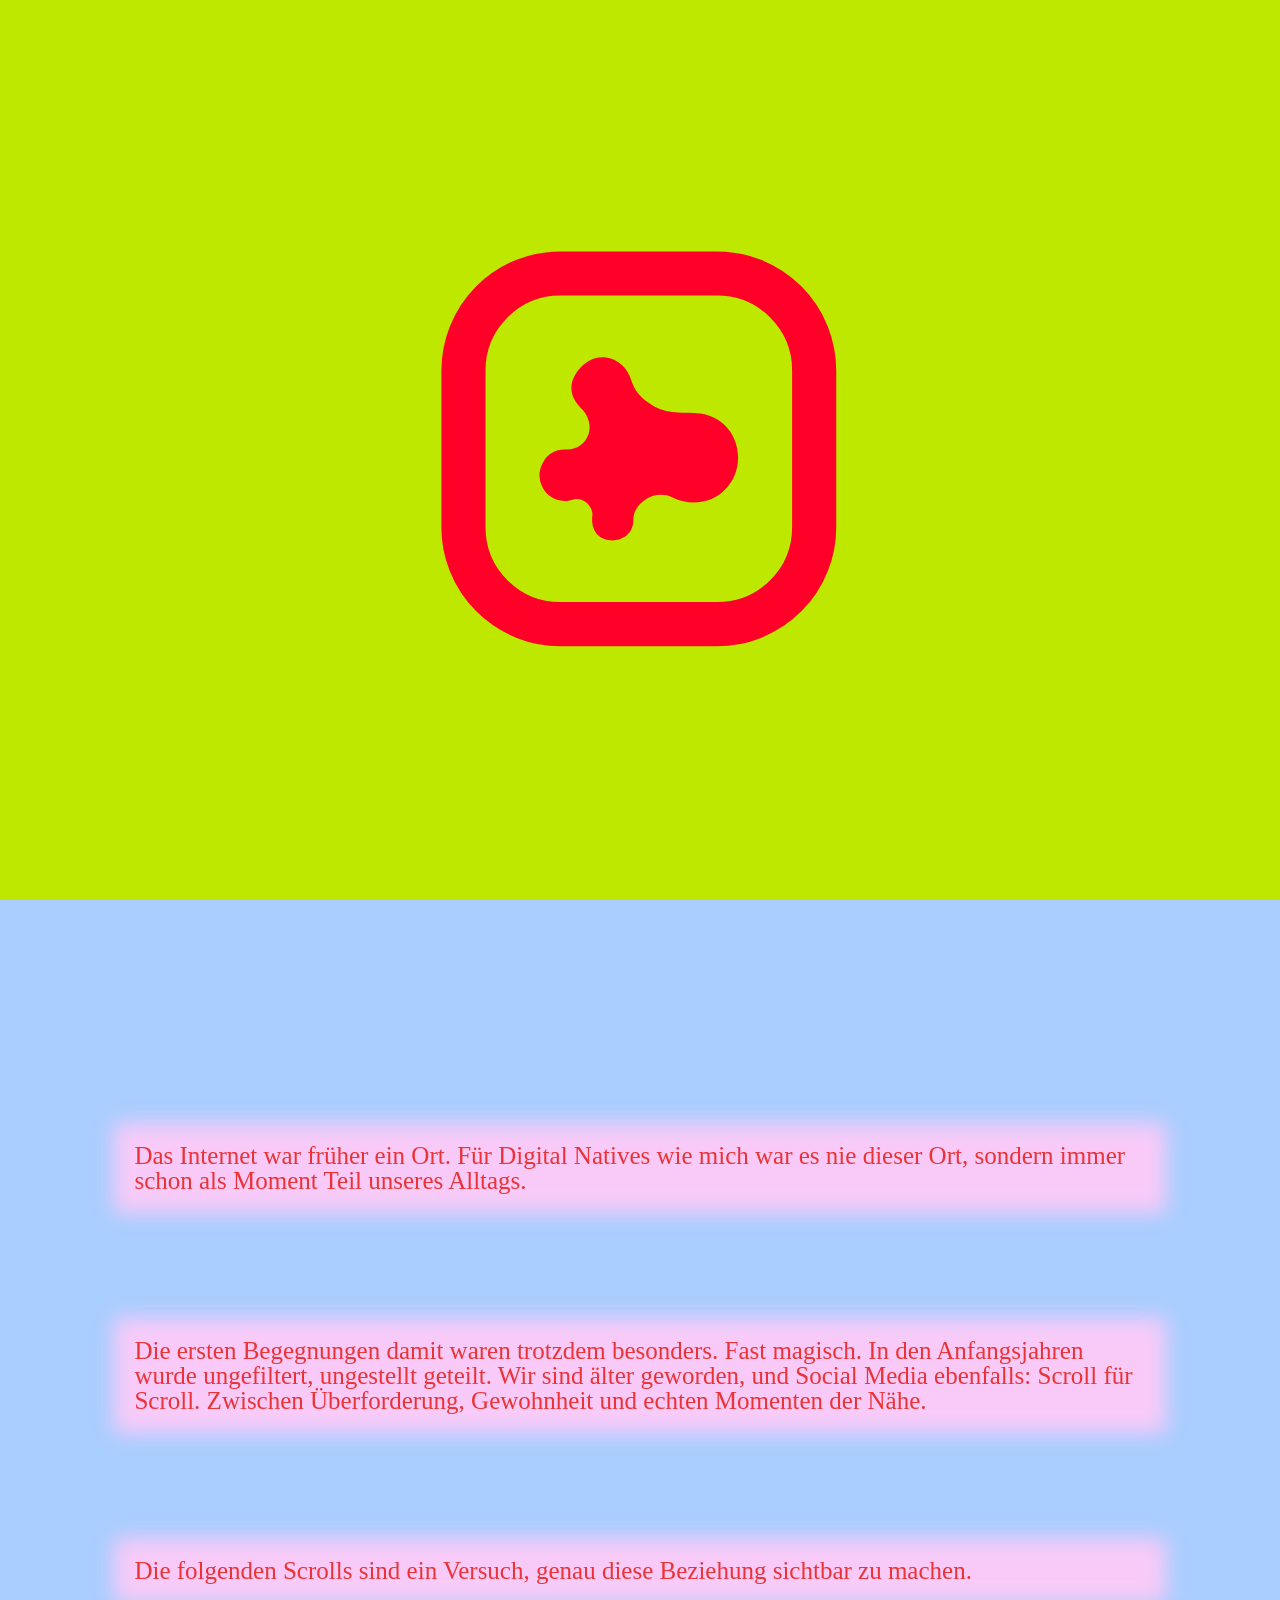
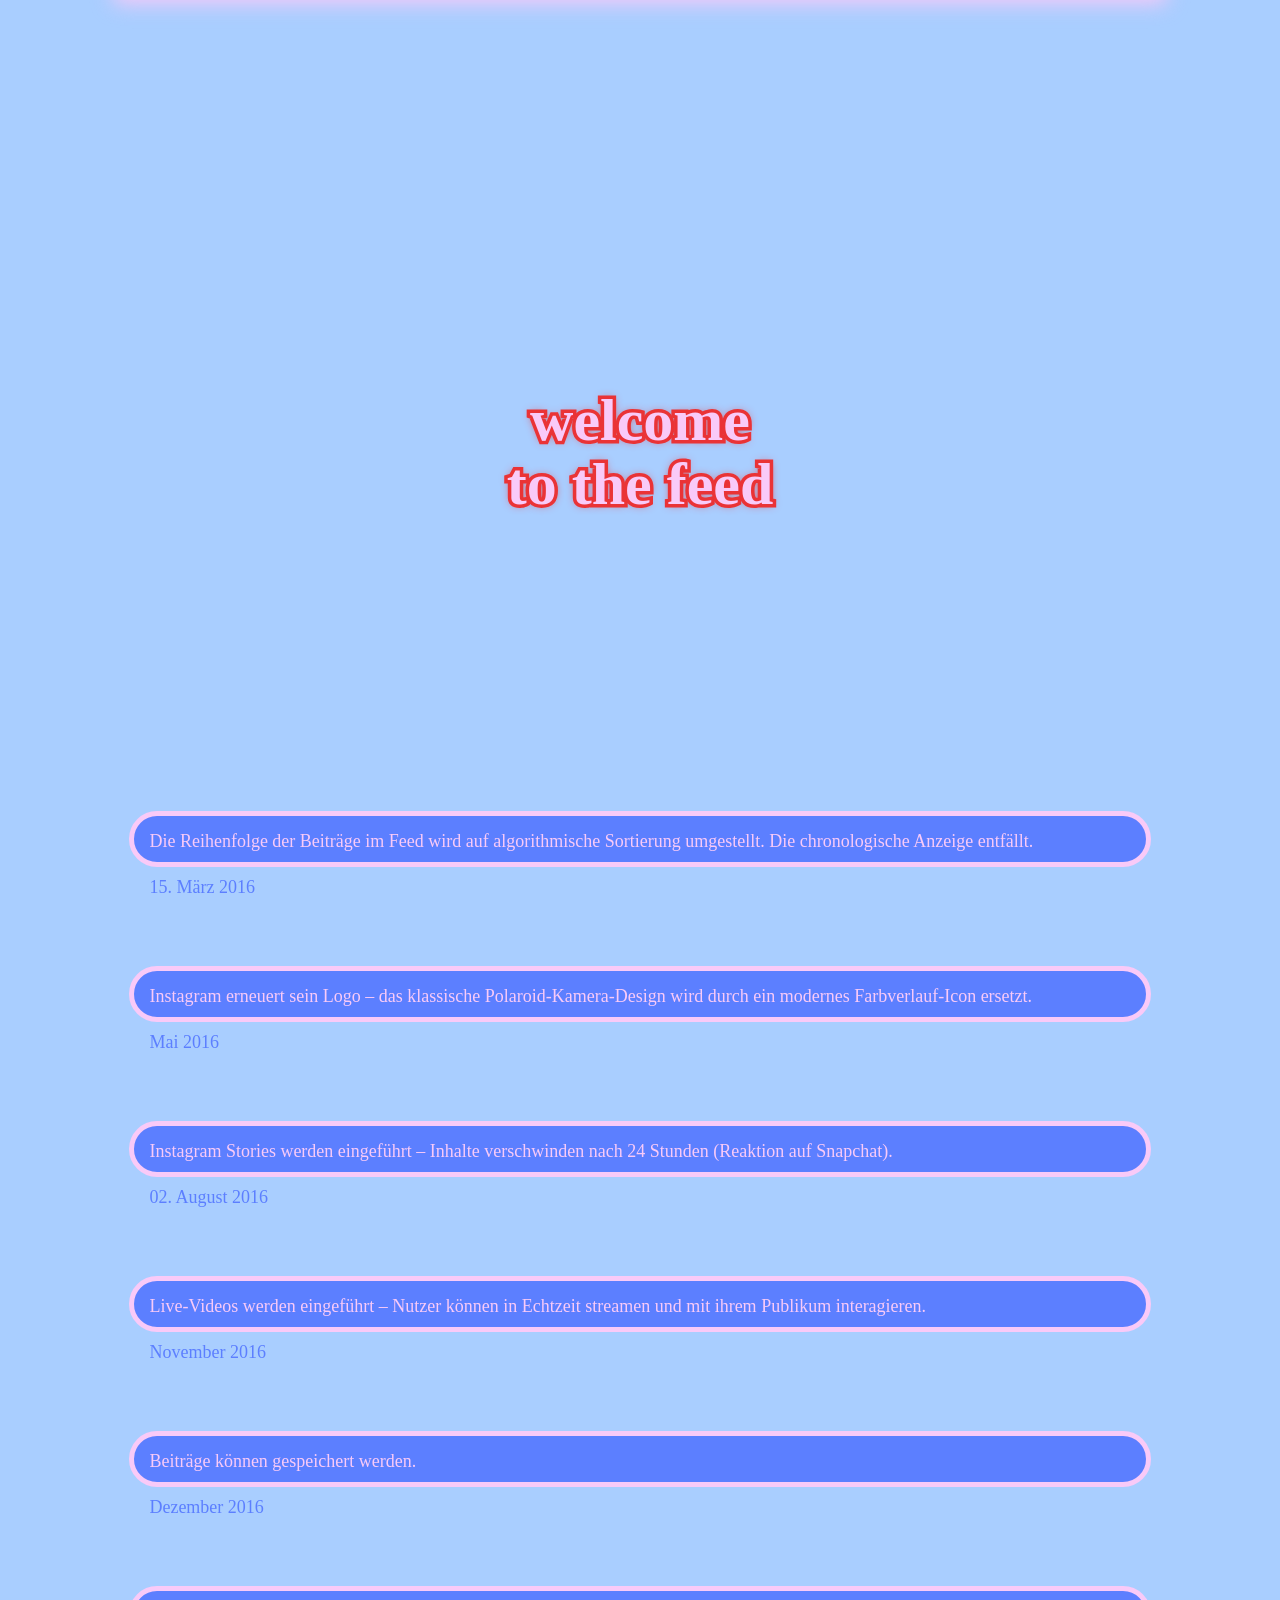
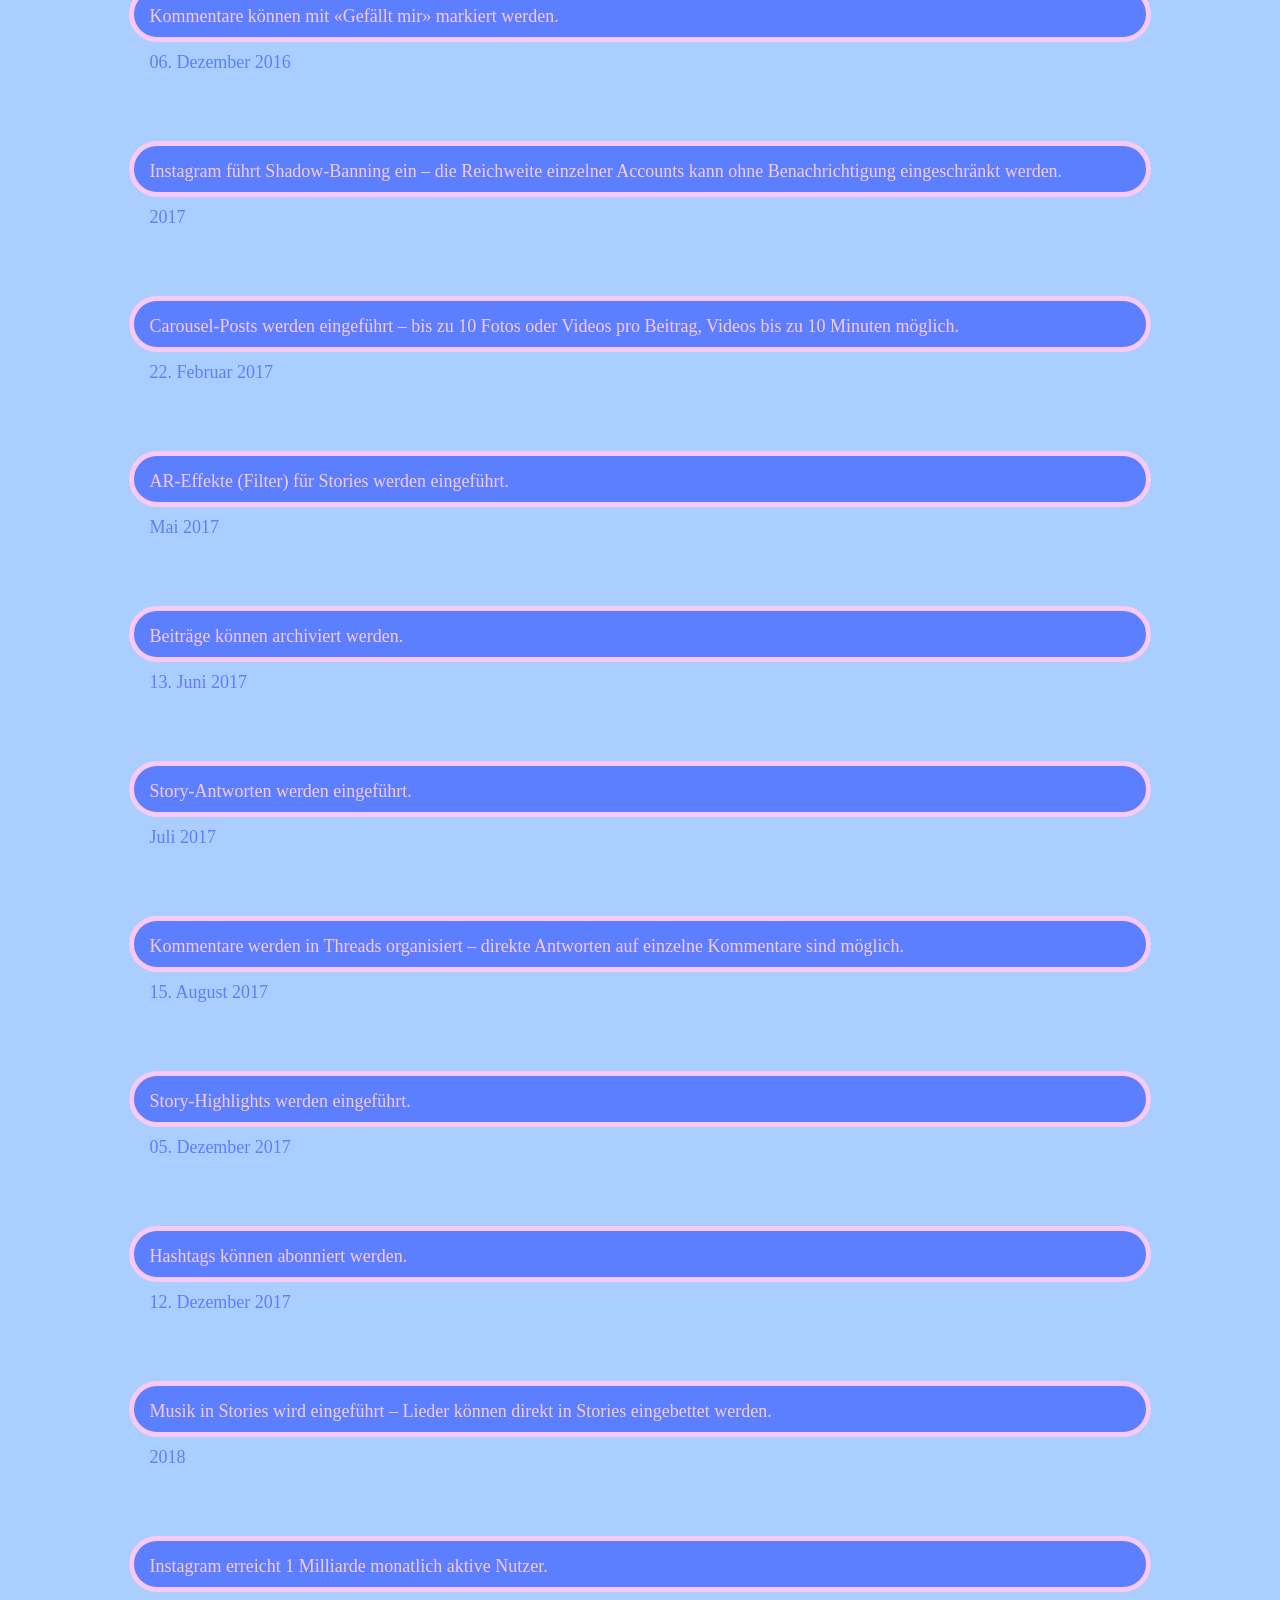
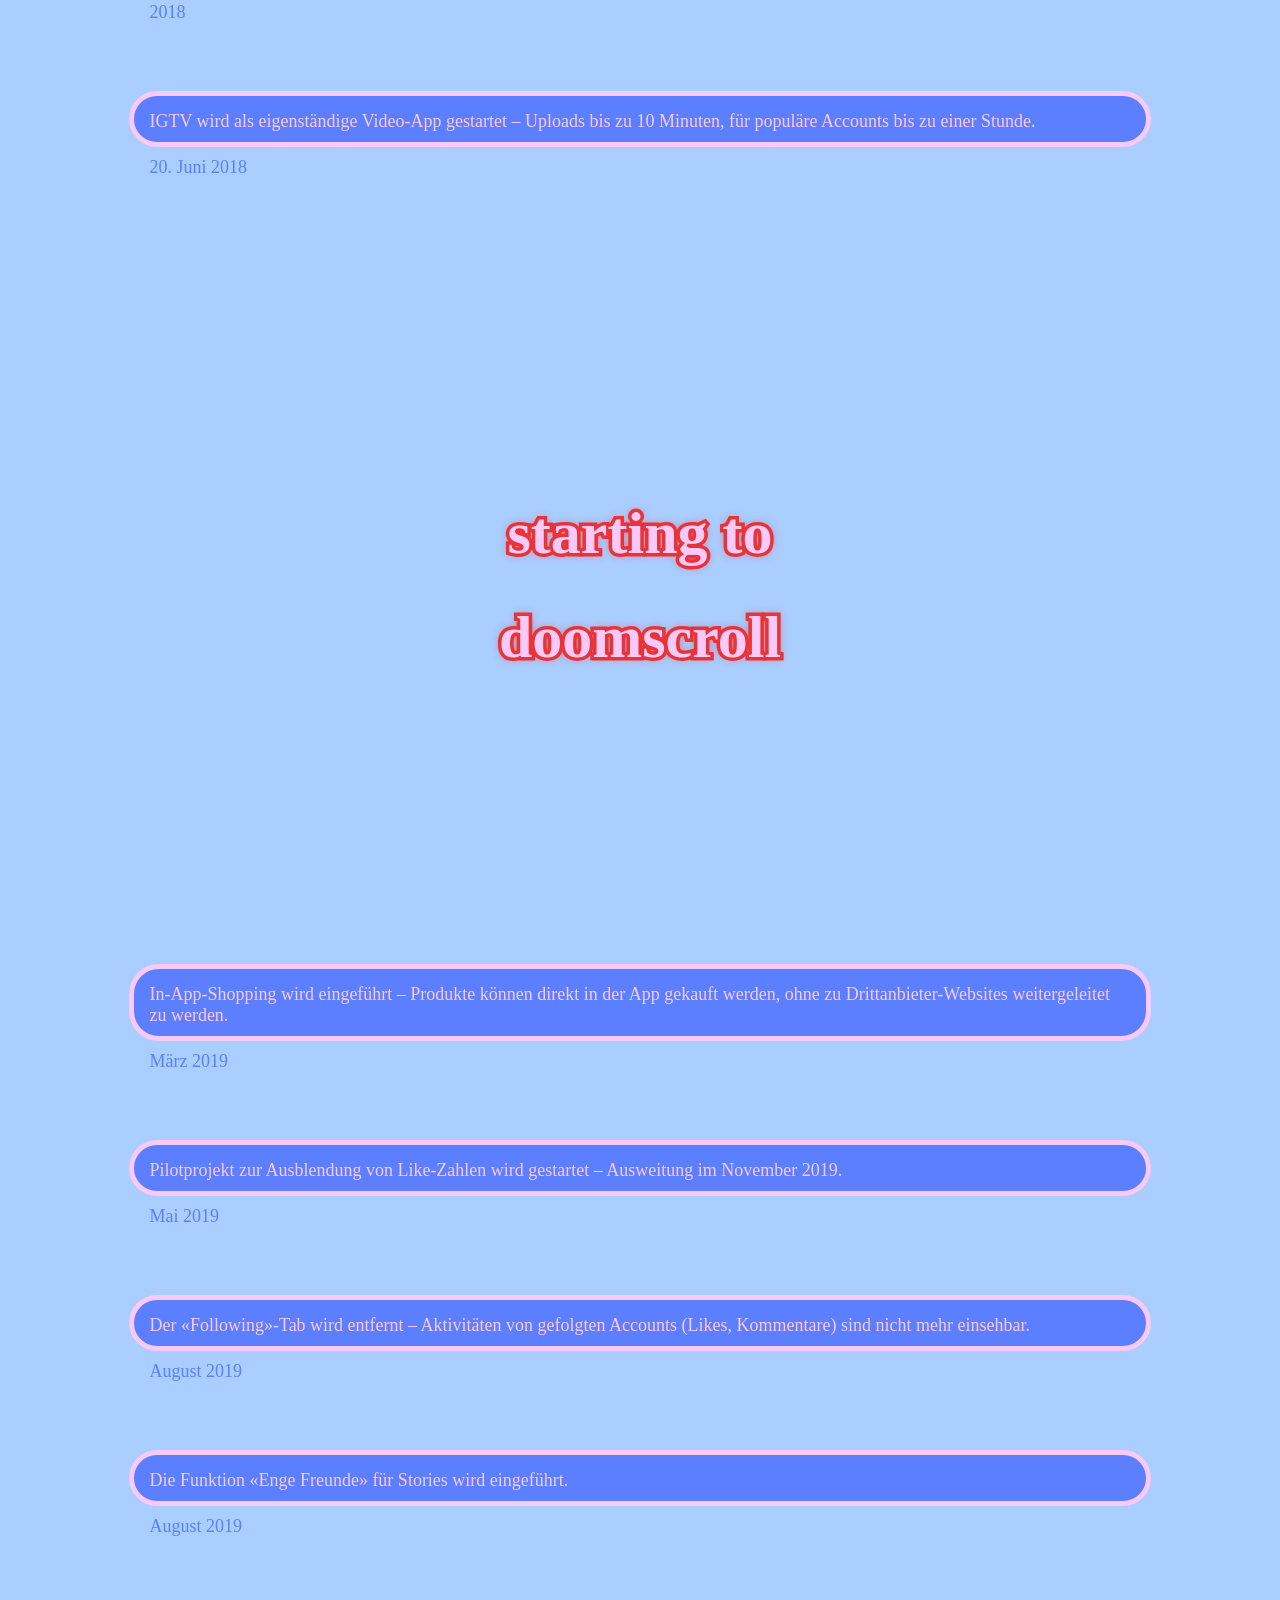
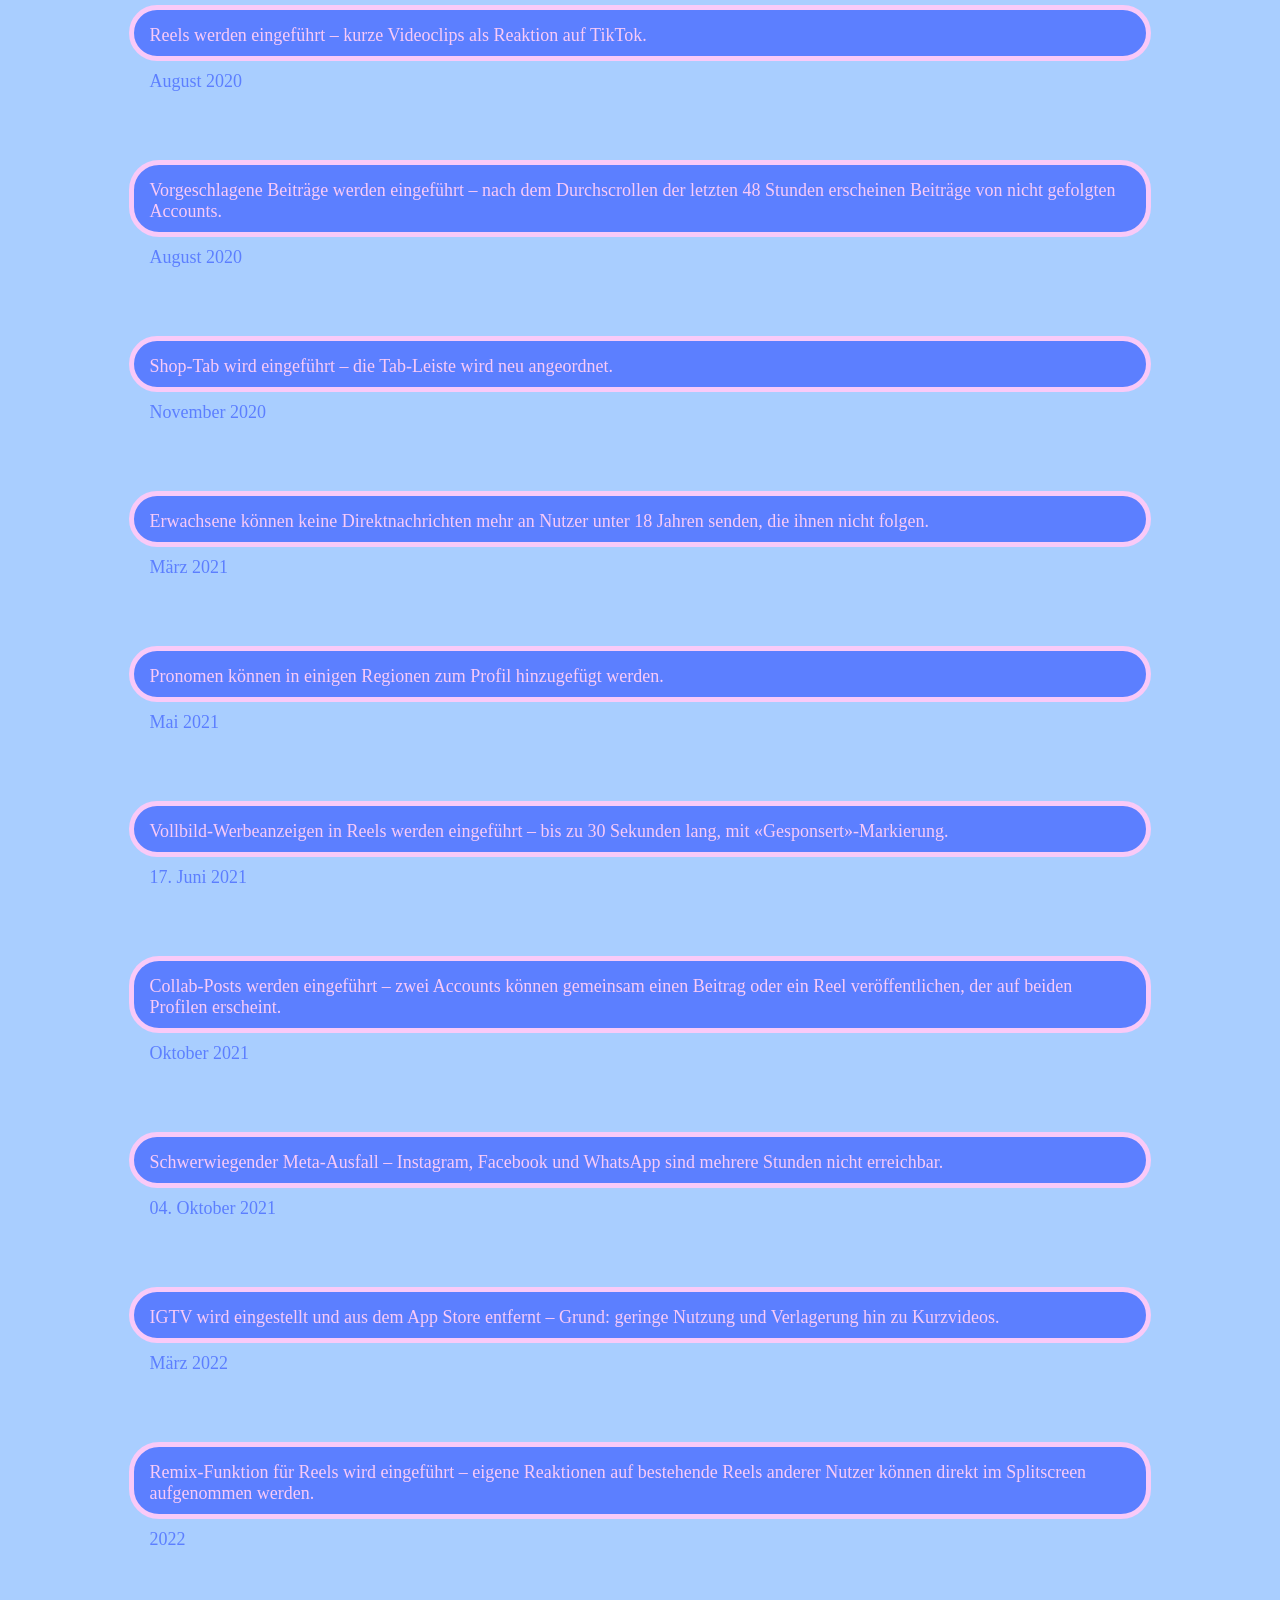
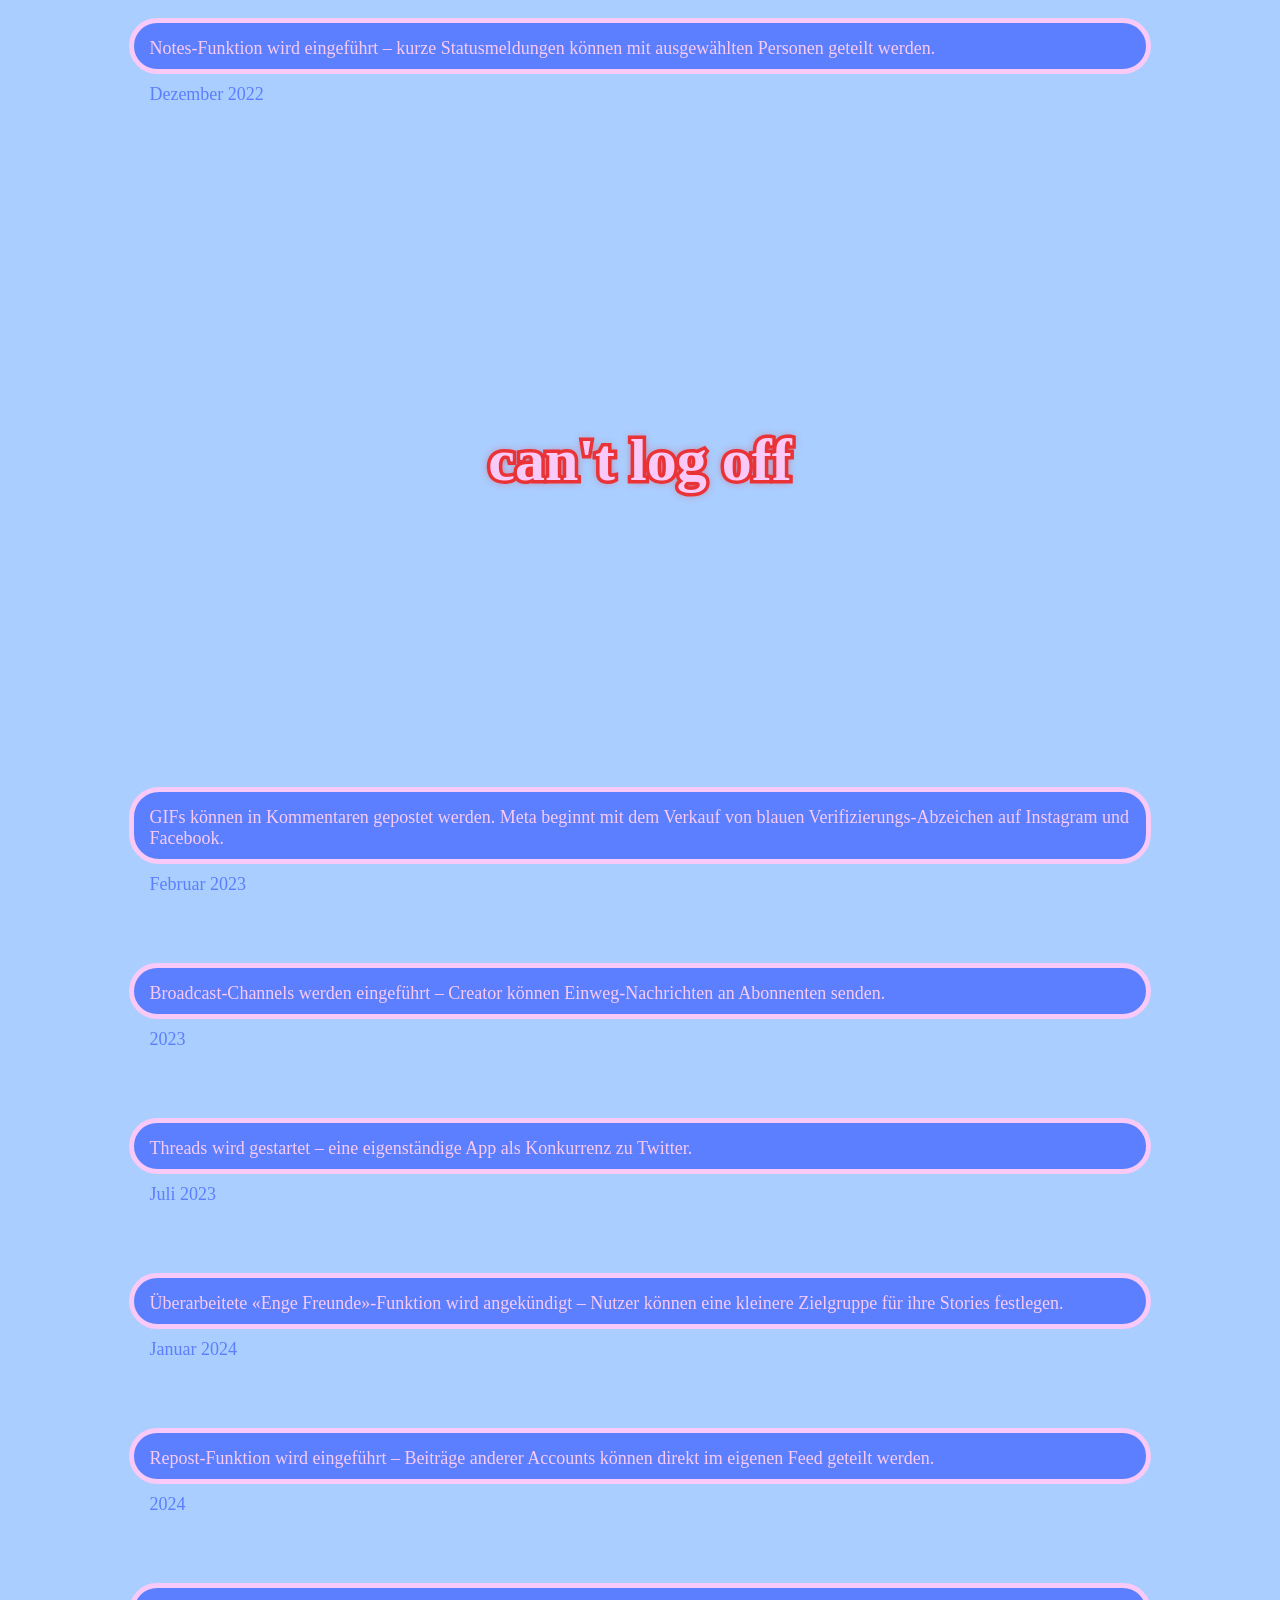
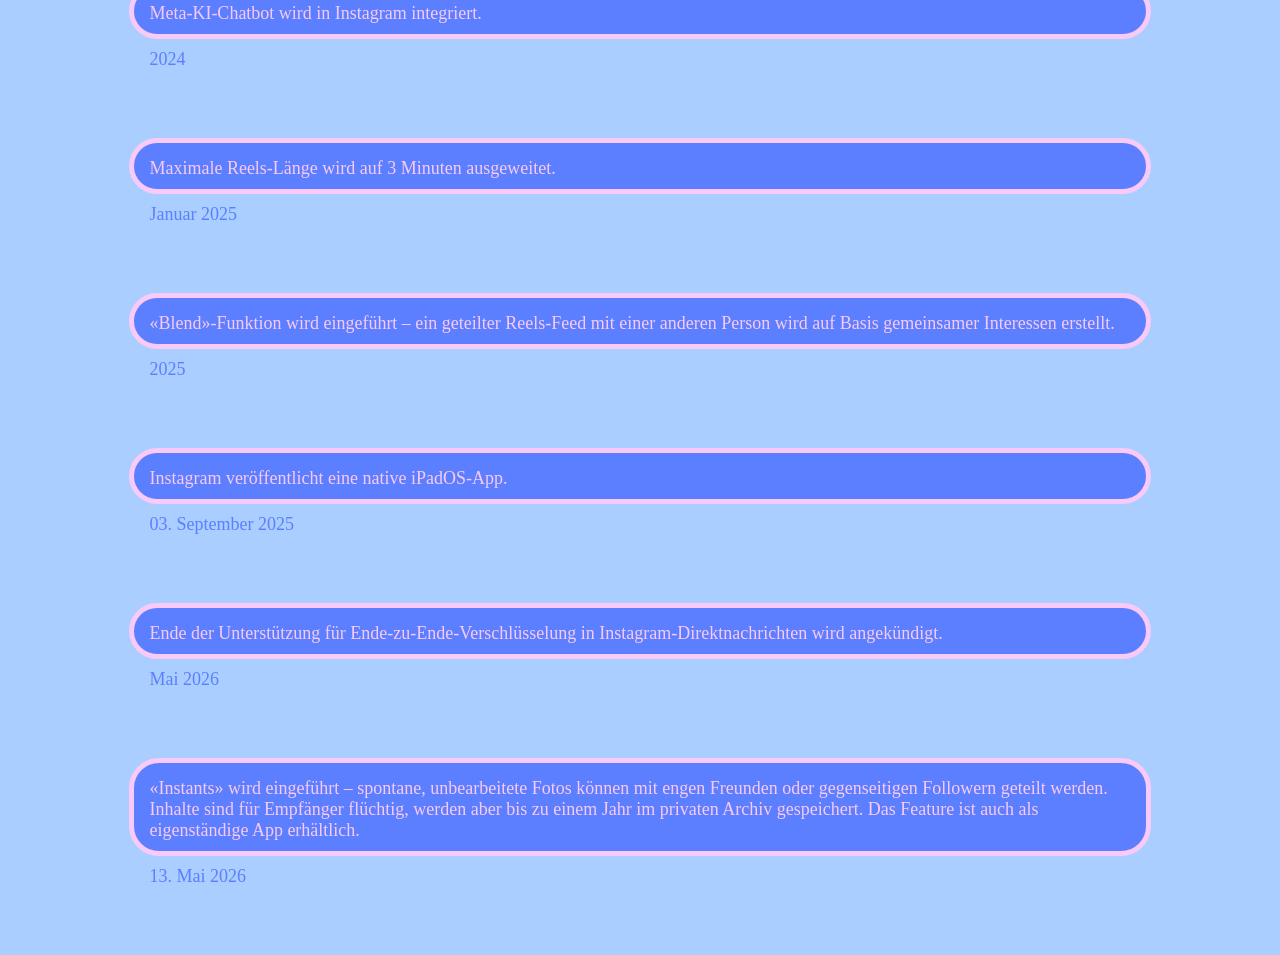
==== commit 657b4d77: "all posts with right frames 2017 and 2016" ====
--- a/index.html
+++ b/index.html
@@ -167,19 +167,20 @@
               <div class="insta-post">
                 <img src="img/2016/post2016-01.webp">
               </div>
-              <!-- Floater 1 (rechts) — selbes Foto, automatisch in Shape 18 geschnitten -->
-              <div class="floater1 floater" attr-float-speed-y="-1000" attr-float-speed-x="5" attr-scale="0.5">
+
+              <!-- Floater 1 (rechts) — selbes Foto, automatisch in Shape 18 geschnitten -->
+              <div class="floater1 floater" attr-float-speed-y="-1000" attr-float-speed-x="15" attr-scale="1.5">
                 <img src="img/2016/post2016-01.webp">
               </div>
 
               <!-- Floater 2 (links-unten) — selbes Foto, automatisch in Shape 17 geschnitten -->
-              <div class="floater2 floater" attr-float-speed-y="-300" attr-float-speed-x="5" attr-scale="0.5">
+              <div class="floater2 floater" attr-float-speed-y="0" attr-float-speed-x="0" attr-scale="1">
                 <img src="img/2016/post2016-01.webp">
               </div>
 
               <!-- Post-Frame (bleibt immer gleich) -->
               <div class="insta-post ig-frame">
-                <img src="img/2016/TEST-SHAPES/20260526-test-shapes-05.webp">
+                <img src="img/2016/frame-post2016-01.webp">
               </div>
             </div>
 
@@ -210,7 +211,7 @@
 
               <!-- Post-Frame (bleibt immer gleich) -->
               <div class="insta-post ig-frame">
-                <img src="img/2016/TEST-SHAPES/20260526-test-shapes-05.webp">
+                <img src="img/2016/frame-post2016-02.webp">
               </div>
             </div>
 
@@ -231,7 +232,7 @@
 
               <!-- Post-Frame (bleibt immer gleich) -->
               <div class="insta-post ig-frame">
-                <img src="img/2016/TEST-SHAPES/20260526-test-shapes-05.webp">
+                <img src="img/2016/frame-post2016-03.webp">
               </div>
             </div>
 
@@ -262,7 +263,7 @@
 
               <!-- Post-Frame (bleibt immer gleich) -->
               <div class="insta-post ig-frame">
-                <img src="img/2016/TEST-SHAPES/20260526-test-shapes-05.webp">
+                <img src="img/2016/frame-post2016-04.webp">
               </div>
             </div>
 
@@ -283,7 +284,7 @@
 
               <!-- Post-Frame (bleibt immer gleich) -->
               <div class="insta-post ig-frame">
-                <img src="img/2016/TEST-SHAPES/20260526-test-shapes-05.webp">
+                <img src="img/2016/frame-post2016-05.webp">
               </div>
             </div>
 
@@ -304,7 +305,7 @@
 
               <!-- Post-Frame (bleibt immer gleich) -->
               <div class="insta-post ig-frame">
-                <img src="img/2016/TEST-SHAPES/20260526-test-shapes-05.webp">
+                <img src="img/2016/frame-post2016-06.webp">
               </div>
             </div>
 
@@ -325,7 +326,7 @@
 
               <!-- Post-Frame (bleibt immer gleich) -->
               <div class="insta-post ig-frame">
-                <img src="img/2016/TEST-SHAPES/20260526-test-shapes-05.webp">
+                <img src="img/2016/frame-post2016-07.webp">
               </div>
             </div>
 
@@ -346,7 +347,7 @@
 
               <!-- Post-Frame (bleibt immer gleich) -->
               <div class="insta-post ig-frame">
-                <img src="img/2016/TEST-SHAPES/20260526-test-shapes-05.webp">
+                <img src="img/2016/frame-post2016-08.webp">
               </div>
             </div>
 
@@ -367,7 +368,7 @@
 
               <!-- Post-Frame (bleibt immer gleich) -->
               <div class="insta-post ig-frame">
-                <img src="img/2016/TEST-SHAPES/20260526-test-shapes-05.webp">
+                <img src="img/2016/frame-post2016-09.webp">
               </div>
             </div>
 
@@ -397,7 +398,7 @@
 
               <!-- Post-Frame (bleibt immer gleich) -->
               <div class="insta-post ig-frame">
-                <img src="img/2016/TEST-SHAPES/20260526-test-shapes-05.webp">
+                <img src="img/2016/frame-post2016-10.webp">
               </div>
             </div>
 
@@ -418,7 +419,7 @@
 
               <!-- Post-Frame (bleibt immer gleich) -->
               <div class="insta-post ig-frame">
-                <img src="img/2016/TEST-SHAPES/20260526-test-shapes-05.webp">
+                <img src="img/2016/frame-post2016-11.webp">
               </div>
             </div>
 
@@ -439,7 +440,7 @@
 
               <!-- Post-Frame (bleibt immer gleich) -->
               <div class="insta-post ig-frame">
-                <img src="img/2016/TEST-SHAPES/20260526-test-shapes-05.webp">
+                <img src="img/2016/frame-post2016-12.webp">
               </div>
             </div>
 
@@ -460,7 +461,7 @@
 
               <!-- Post-Frame (bleibt immer gleich) -->
               <div class="insta-post ig-frame">
-                <img src="img/2016/TEST-SHAPES/20260526-test-shapes-05.webp">
+                <img src="img/2016/frame-post2016-13.webp">
               </div>
             </div>
 
@@ -481,7 +482,7 @@
 
               <!-- Post-Frame (bleibt immer gleich) -->
               <div class="insta-post ig-frame">
-                <img src="img/2016/TEST-SHAPES/20260526-test-shapes-05.webp">
+                <img src="img/2016/frame-post2016-14.webp">
               </div>
             </div>
 
@@ -502,7 +503,7 @@
 
               <!-- Post-Frame (bleibt immer gleich) -->
               <div class="insta-post ig-frame">
-                <img src="img/2016/TEST-SHAPES/20260526-test-shapes-05.webp">
+                <img src="img/2016/frame-post2016-15.webp">
               </div>
             </div>
 
@@ -523,7 +524,7 @@
 
               <!-- Post-Frame (bleibt immer gleich) -->
               <div class="insta-post ig-frame">
-                <img src="img/2016/TEST-SHAPES/20260526-test-shapes-05.webp">
+                <img src="img/2016/frame-post2016-16.webp">
               </div>
             </div>
 
@@ -554,7 +555,7 @@
 
               <!-- Post-Frame (bleibt immer gleich) -->
               <div class="insta-post ig-frame">
-                <img src="img/2016/TEST-SHAPES/20260526-test-shapes-05.webp">
+                <img src="img/2016/frame-post2016-17.webp">
               </div>
             </div>
 
@@ -575,7 +576,7 @@
 
               <!-- Post-Frame (bleibt immer gleich) -->
               <div class="insta-post ig-frame">
-                <img src="img/2016/TEST-SHAPES/20260526-test-shapes-05.webp">
+                <img src="img/2016/frame-post2016-18.webp">
               </div>
             </div>
 
@@ -605,7 +606,7 @@
 
               <!-- Post-Frame (bleibt immer gleich) -->
               <div class="insta-post ig-frame">
-                <img src="img/2016/TEST-SHAPES/20260526-test-shapes-05.webp">
+                <img src="img/2016/frame-post2016-19.webp">
               </div>
             </div>
 
@@ -636,7 +637,7 @@
 
               <!-- Post-Frame (bleibt immer gleich) -->
               <div class="insta-post ig-frame">
-                <img src="img/2016/TEST-SHAPES/20260526-test-shapes-05.webp">
+                <img src="img/2016/frame-post2016-20.webp">
               </div>
             </div>
 
@@ -657,7 +658,7 @@
 
               <!-- Post-Frame (bleibt immer gleich) -->
               <div class="insta-post ig-frame">
-                <img src="img/2016/TEST-SHAPES/20260526-test-shapes-05.webp">
+                <img src="img/2016/frame-post2016-21.webp">
               </div>
             </div>
 
@@ -669,6 +670,10 @@
                 <img src="img/2016/TEST-SHAPES/20260526-test-shapes1-06.webp">
               </div>
 
+              <div class="insta-post ig-frame">
+                <img src="img/2016/TEST-SHAPES/20260526-test-shapes1-10.webp">
+              </div>
+
               <div class="floater1 floater" attr-float-speed-y="-1000" attr-float-speed-x="5" attr-scale="0.5">
                 <img src="img/2016/TEST-SHAPES/20260526-test-shapes1-07.webp">
               </div>
@@ -681,15 +686,686 @@
                 <img src="img/2016/TEST-SHAPES/20260526-test-shapes1-09.webp">
               </div>
 
-              <div class="insta-post ig-frame">
-                <img src="img/2016/TEST-SHAPES/20260526-test-shapes1-10.webp">
-              </div>
+
             </div>
           </section>
 
 
           <!-- ── MARK: 2017 ─────────────── -->
           <section id="j-2017">
+
+            <div class="post-wrapper position1">
+              <!-- Hauptbild -->
+              <div class="insta-post">
+                <img src="img/2017/post2017-01.webp">
+              </div>
+              <!-- Floater 1 (rechts) — selbes Foto, automatisch in Shape 18 geschnitten -->
+              <div class="floater1 floater" attr-float-speed-y="-1000" attr-float-speed-x="15" attr-scale="1.5">
+                <img src="img/2017/post2017-01.webp">
+              </div>
+
+              <!-- Floater 2 (links-unten) — selbes Foto, automatisch in Shape 17 geschnitten -->
+              <div class="floater2 floater" attr-float-speed-y="-300" attr-float-speed-x="5" attr-scale="1">
+                <img src="img/2017/post2017-01.webp">
+              </div>
+
+              <!-- Post-Frame (bleibt immer gleich) -->
+              <div class="insta-post ig-frame">
+                <img src="img/2016/TEST-SHAPES/20260526-test-shapes-05.webp">
+              </div>
+            </div>
+
+            <div class="post-wrapper position1">
+              <!-- Hauptbild -->
+              <div class="insta-post">
+                <img src="img/2017/post2017-02.webp">
+              </div>
+              <!-- Floater 1 (rechts) — selbes Foto, automatisch in Shape 18 geschnitten -->
+              <div class="floater1 floater" attr-float-speed-y="-1000" attr-float-speed-x="15" attr-scale="1.5">
+                <img src="img/2017/post2017-02.webp">
+              </div>
+
+              <!-- Floater 2 (links-unten) — selbes Foto, automatisch in Shape 17 geschnitten -->
+              <div class="floater2 floater" attr-float-speed-y="-300" attr-float-speed-x="5" attr-scale="1">
+                <img src="img/2017/post2017-02.webp">
+              </div>
+
+              <!-- Post-Frame (bleibt immer gleich) -->
+              <div class="insta-post ig-frame">
+                <img src="img/2016/TEST-SHAPES/20260526-test-shapes-05.webp">
+              </div>
+            </div>
+
+            <div class="post-wrapper position1">
+              <!-- Hauptbild -->
+              <div class="insta-post">
+                <img src="img/2017/post2017-03.webp">
+              </div>
+              <!-- Floater 1 (rechts) — selbes Foto, automatisch in Shape 18 geschnitten -->
+              <div class="floater1 floater" attr-float-speed-y="-1000" attr-float-speed-x="15" attr-scale="1.5">
+                <img src="img/2017/post2017-03.webp">
+              </div>
+
+              <!-- Floater 2 (links-unten) — selbes Foto, automatisch in Shape 17 geschnitten -->
+              <div class="floater2 floater" attr-float-speed-y="-300" attr-float-speed-x="5" attr-scale="1">
+                <img src="img/2017/post2017-03.webp">
+              </div>
+
+              <!-- Post-Frame (bleibt immer gleich) -->
+              <div class="insta-post ig-frame">
+                <img src="img/2016/TEST-SHAPES/20260526-test-shapes-05.webp">
+              </div>
+            </div>
+
+            <div class="post-wrapper position1">
+              <!-- Hauptbild -->
+              <div class="insta-post">
+                <img src="img/2017/post2017-04.webp">
+              </div>
+              <!-- Floater 1 (rechts) — selbes Foto, automatisch in Shape 18 geschnitten -->
+              <div class="floater1 floater" attr-float-speed-y="-1000" attr-float-speed-x="15" attr-scale="1.5">
+                <img src="img/2017/post2017-04.webp">
+              </div>
+
+              <!-- Floater 2 (links-unten) — selbes Foto, automatisch in Shape 17 geschnitten -->
+              <div class="floater2 floater" attr-float-speed-y="-300" attr-float-speed-x="5" attr-scale="1">
+                <img src="img/2017/post2017-04.webp">
+              </div>
+
+              <!-- Post-Frame (bleibt immer gleich) -->
+              <div class="insta-post ig-frame">
+                <img src="img/2016/TEST-SHAPES/20260526-test-shapes-05.webp">
+              </div>
+            </div>
+
+            <div class="post-wrapper position1">
+              <!-- Hauptbild -->
+              <div class="insta-post">
+                <img src="img/2017/post2017-05.webp">
+              </div>
+              <!-- Floater 1 (rechts) — selbes Foto, automatisch in Shape 18 geschnitten -->
+              <div class="floater1 floater" attr-float-speed-y="-1000" attr-float-speed-x="15" attr-scale="1.5">
+                <img src="img/2017/post2017-05.webp">
+              </div>
+
+              <!-- Floater 2 (links-unten) — selbes Foto, automatisch in Shape 17 geschnitten -->
+              <div class="floater2 floater" attr-float-speed-y="-300" attr-float-speed-x="5" attr-scale="1">
+                <img src="img/2017/post2017-05.webp">
+              </div>
+
+              <!-- Post-Frame (bleibt immer gleich) -->
+              <div class="insta-post ig-frame">
+                <img src="img/2016/TEST-SHAPES/20260526-test-shapes-05.webp">
+              </div>
+            </div>
+
+            <div class="post-wrapper position1">
+              <!-- Hauptbild -->
+              <div class="insta-post">
+                <img src="img/2017/post2017-06.webp">
+              </div>
+              <!-- Floater 1 (rechts) — selbes Foto, automatisch in Shape 18 geschnitten -->
+              <div class="floater1 floater" attr-float-speed-y="-1000" attr-float-speed-x="15" attr-scale="1.5">
+                <img src="img/2017/post2017-06.webp">
+              </div>
+
+              <!-- Floater 2 (links-unten) — selbes Foto, automatisch in Shape 17 geschnitten -->
+              <div class="floater2 floater" attr-float-speed-y="-300" attr-float-speed-x="5" attr-scale="1">
+                <img src="img/2017/post2017-06.webp">
+              </div>
+
+              <!-- Post-Frame (bleibt immer gleich) -->
+              <div class="insta-post ig-frame">
+                <img src="img/2016/TEST-SHAPES/20260526-test-shapes-05.webp">
+              </div>
+            </div>
+
+            <div class="post-wrapper position1">
+              <!-- Hauptbild -->
+              <div class="insta-post">
+                <img src="img/2017/post2017-07.webp">
+              </div>
+              <!-- Floater 1 (rechts) — selbes Foto, automatisch in Shape 18 geschnitten -->
+              <div class="floater1 floater" attr-float-speed-y="-1000" attr-float-speed-x="15" attr-scale="1.5">
+                <img src="img/2017/post2017-07.webp">
+              </div>
+
+              <!-- Floater 2 (links-unten) — selbes Foto, automatisch in Shape 17 geschnitten -->
+              <div class="floater2 floater" attr-float-speed-y="-300" attr-float-speed-x="5" attr-scale="1">
+                <img src="img/2017/post2017-07.webp">
+              </div>
+
+              <!-- Post-Frame (bleibt immer gleich) -->
+              <div class="insta-post ig-frame">
+                <img src="img/2016/TEST-SHAPES/20260526-test-shapes-05.webp">
+              </div>
+            </div>
+
+            <div class="post-wrapper position1">
+              <!-- Hauptbild -->
+              <div class="insta-post">
+                <img src="img/2017/post2017-08.webp">
+              </div>
+              <!-- Floater 1 (rechts) — selbes Foto, automatisch in Shape 18 geschnitten -->
+              <div class="floater1 floater" attr-float-speed-y="-1000" attr-float-speed-x="15" attr-scale="1.5">
+                <img src="img/2017/post2017-08.webp">
+              </div>
+
+              <!-- Floater 2 (links-unten) — selbes Foto, automatisch in Shape 17 geschnitten -->
+              <div class="floater2 floater" attr-float-speed-y="-300" attr-float-speed-x="5" attr-scale="1">
+                <img src="img/2017/post2017-08.webp">
+              </div>
+
+              <!-- Post-Frame (bleibt immer gleich) -->
+              <div class="insta-post ig-frame">
+                <img src="img/2016/TEST-SHAPES/20260526-test-shapes-05.webp">
+              </div>
+            </div>
+
+            <div class="post-wrapper position1">
+              <!-- Hauptbild -->
+              <div class="insta-post">
+                <img src="img/2017/post2017-09.webp">
+              </div>
+              <!-- Floater 1 (rechts) — selbes Foto, automatisch in Shape 18 geschnitten -->
+              <div class="floater1 floater" attr-float-speed-y="-1000" attr-float-speed-x="15" attr-scale="1.5">
+                <img src="img/2017/post2017-09.webp">
+              </div>
+
+              <!-- Floater 2 (links-unten) — selbes Foto, automatisch in Shape 17 geschnitten -->
+              <div class="floater2 floater" attr-float-speed-y="-300" attr-float-speed-x="5" attr-scale="1">
+                <img src="img/2017/post2017-09.webp">
+              </div>
+
+              <!-- Post-Frame (bleibt immer gleich) -->
+              <div class="insta-post ig-frame">
+                <img src="img/2016/TEST-SHAPES/20260526-test-shapes-05.webp">
+              </div>
+            </div>
+
+            <div class="post-wrapper position1">
+              <!-- Hauptbild -->
+              <div class="insta-post">
+                <img src="img/2017/post2017-10.webp">
+              </div>
+              <!-- Floater 1 (rechts) — selbes Foto, automatisch in Shape 18 geschnitten -->
+              <div class="floater1 floater" attr-float-speed-y="-1000" attr-float-speed-x="15" attr-scale="1.5">
+                <img src="img/2017/post2017-10.webp">
+              </div>
+
+              <!-- Floater 2 (links-unten) — selbes Foto, automatisch in Shape 17 geschnitten -->
+              <div class="floater2 floater" attr-float-speed-y="-300" attr-float-speed-x="5" attr-scale="1">
+                <img src="img/2017/post2017-10.webp">
+              </div>
+
+              <!-- Post-Frame (bleibt immer gleich) -->
+              <div class="insta-post ig-frame">
+                <img src="img/2016/TEST-SHAPES/20260526-test-shapes-05.webp">
+              </div>
+            </div>
+
+            <div class="post-wrapper position1">
+              <!-- Hauptbild -->
+              <div class="insta-post">
+                <img src="img/2017/post2017-11.webp">
+              </div>
+              <!-- Floater 1 (rechts) — selbes Foto, automatisch in Shape 18 geschnitten -->
+              <div class="floater1 floater" attr-float-speed-y="-1000" attr-float-speed-x="15" attr-scale="1.5">
+                <img src="img/2017/post2017-11.webp">
+              </div>
+
+              <!-- Floater 2 (links-unten) — selbes Foto, automatisch in Shape 17 geschnitten -->
+              <div class="floater2 floater" attr-float-speed-y="-300" attr-float-speed-x="5" attr-scale="1">
+                <img src="img/2017/post2017-11.webp">
+              </div>
+
+              <!-- Post-Frame (bleibt immer gleich) -->
+              <div class="insta-post ig-frame">
+                <img src="img/2016/TEST-SHAPES/20260526-test-shapes-05.webp">
+              </div>
+            </div>
+
+            <div class="post-wrapper position1">
+              <!-- Hauptbild -->
+              <div class="insta-post">
+                <img src="img/2017/post2017-12.webp">
+              </div>
+              <!-- Floater 1 (rechts) — selbes Foto, automatisch in Shape 18 geschnitten -->
+              <div class="floater1 floater" attr-float-speed-y="-1000" attr-float-speed-x="15" attr-scale="1.5">
+                <img src="img/2017/post2017-12.webp">
+              </div>
+
+              <!-- Floater 2 (links-unten) — selbes Foto, automatisch in Shape 17 geschnitten -->
+              <div class="floater2 floater" attr-float-speed-y="-300" attr-float-speed-x="5" attr-scale="1">
+                <img src="img/2017/post2017-12.webp">
+              </div>
+
+              <!-- Post-Frame (bleibt immer gleich) -->
+              <div class="insta-post ig-frame">
+                <img src="img/2016/TEST-SHAPES/20260526-test-shapes-05.webp">
+              </div>
+            </div>
+
+            <div class="post-wrapper position1">
+              <!-- Hauptbild -->
+              <div class="insta-post">
+                <img src="img/2017/post2017-13.webp">
+              </div>
+              <!-- Floater 1 (rechts) — selbes Foto, automatisch in Shape 18 geschnitten -->
+              <div class="floater1 floater" attr-float-speed-y="-1000" attr-float-speed-x="15" attr-scale="1.5">
+                <img src="img/2017/post2017-13.webp">
+              </div>
+
+              <!-- Floater 2 (links-unten) — selbes Foto, automatisch in Shape 17 geschnitten -->
+              <div class="floater2 floater" attr-float-speed-y="-300" attr-float-speed-x="5" attr-scale="1">
+                <img src="img/2017/post2017-13.webp">
+              </div>
+
+              <!-- Post-Frame (bleibt immer gleich) -->
+              <div class="insta-post ig-frame">
+                <img src="img/2016/TEST-SHAPES/20260526-test-shapes-05.webp">
+              </div>
+            </div>
+
+            <div class="post-wrapper position1">
+              <!-- Hauptbild -->
+              <div class="insta-post">
+                <img src="img/2017/post2017-14.webp">
+              </div>
+              <!-- Floater 1 (rechts) — selbes Foto, automatisch in Shape 18 geschnitten -->
+              <div class="floater1 floater" attr-float-speed-y="-1000" attr-float-speed-x="15" attr-scale="1.5">
+                <img src="img/2017/post2017-14.webp">
+              </div>
+
+              <!-- Floater 2 (links-unten) — selbes Foto, automatisch in Shape 17 geschnitten -->
+              <div class="floater2 floater" attr-float-speed-y="-300" attr-float-speed-x="5" attr-scale="1">
+                <img src="img/2017/post2017-14.webp">
+              </div>
+
+              <!-- Post-Frame (bleibt immer gleich) -->
+              <div class="insta-post ig-frame">
+                <img src="img/2016/TEST-SHAPES/20260526-test-shapes-05.webp">
+              </div>
+            </div>
+
+            <div class="post-wrapper position1">
+              <!-- Hauptbild -->
+              <div class="insta-post">
+                <img src="img/2017/post2017-15.webp">
+              </div>
+              <!-- Floater 1 (rechts) — selbes Foto, automatisch in Shape 18 geschnitten -->
+              <div class="floater1 floater" attr-float-speed-y="-1000" attr-float-speed-x="15" attr-scale="1.5">
+                <img src="img/2017/post2017-15.webp">
+              </div>
+
+              <!-- Floater 2 (links-unten) — selbes Foto, automatisch in Shape 17 geschnitten -->
+              <div class="floater2 floater" attr-float-speed-y="-300" attr-float-speed-x="5" attr-scale="1">
+                <img src="img/2017/post2017-15.webp">
+              </div>
+
+              <!-- Post-Frame (bleibt immer gleich) -->
+              <div class="insta-post ig-frame">
+                <img src="img/2016/TEST-SHAPES/20260526-test-shapes-05.webp">
+              </div>
+            </div>
+
+            <div class="post-wrapper position1">
+              <!-- Hauptbild -->
+              <div class="insta-post">
+                <img src="img/2017/post2017-16.webp">
+              </div>
+              <!-- Floater 1 (rechts) — selbes Foto, automatisch in Shape 18 geschnitten -->
+              <div class="floater1 floater" attr-float-speed-y="-1000" attr-float-speed-x="15" attr-scale="1.5">
+                <img src="img/2017/post2017-16.webp">
+              </div>
+
+              <!-- Floater 2 (links-unten) — selbes Foto, automatisch in Shape 17 geschnitten -->
+              <div class="floater2 floater" attr-float-speed-y="-300" attr-float-speed-x="5" attr-scale="1">
+                <img src="img/2017/post2017-16.webp">
+              </div>
+
+              <!-- Post-Frame (bleibt immer gleich) -->
+              <div class="insta-post ig-frame">
+                <img src="img/2016/TEST-SHAPES/20260526-test-shapes-05.webp">
+              </div>
+            </div>
+
+            <div class="post-wrapper position1">
+              <!-- Hauptbild -->
+              <div class="insta-post">
+                <img src="img/2017/post2017-17.webp">
+              </div>
+              <!-- Floater 1 (rechts) — selbes Foto, automatisch in Shape 18 geschnitten -->
+              <div class="floater1 floater" attr-float-speed-y="-1000" attr-float-speed-x="15" attr-scale="1.5">
+                <img src="img/2017/post2017-17.webp">
+              </div>
+
+              <!-- Floater 2 (links-unten) — selbes Foto, automatisch in Shape 17 geschnitten -->
+              <div class="floater2 floater" attr-float-speed-y="-300" attr-float-speed-x="5" attr-scale="1">
+                <img src="img/2017/post2017-17.webp">
+              </div>
+
+              <!-- Post-Frame (bleibt immer gleich) -->
+              <div class="insta-post ig-frame">
+                <img src="img/2016/TEST-SHAPES/20260526-test-shapes-05.webp">
+              </div>
+            </div>
+
+            <div class="post-wrapper position1">
+              <!-- Hauptbild -->
+              <div class="insta-post">
+                <img src="img/2017/post2017-18.webp">
+              </div>
+              <!-- Floater 1 (rechts) — selbes Foto, automatisch in Shape 18 geschnitten -->
+              <div class="floater1 floater" attr-float-speed-y="-1000" attr-float-speed-x="15" attr-scale="1.5">
+                <img src="img/2017/post2017-18.webp">
+              </div>
+
+              <!-- Floater 2 (links-unten) — selbes Foto, automatisch in Shape 17 geschnitten -->
+              <div class="floater2 floater" attr-float-speed-y="-300" attr-float-speed-x="5" attr-scale="1">
+                <img src="img/2017/post2017-18.webp">
+              </div>
+
+              <!-- Post-Frame (bleibt immer gleich) -->
+              <div class="insta-post ig-frame">
+                <img src="img/2016/TEST-SHAPES/20260526-test-shapes-05.webp">
+              </div>
+            </div>
+
+            <div class="post-wrapper position1">
+              <!-- Hauptbild -->
+              <div class="insta-post">
+                <img src="img/2017/post2017-19.webp">
+              </div>
+              <!-- Floater 1 (rechts) — selbes Foto, automatisch in Shape 18 geschnitten -->
+              <div class="floater1 floater" attr-float-speed-y="-1000" attr-float-speed-x="15" attr-scale="1.5">
+                <img src="img/2017/post2017-19.webp">
+              </div>
+
+              <!-- Floater 2 (links-unten) — selbes Foto, automatisch in Shape 17 geschnitten -->
+              <div class="floater2 floater" attr-float-speed-y="-300" attr-float-speed-x="5" attr-scale="1">
+                <img src="img/2017/post2017-19.webp">
+              </div>
+
+              <!-- Post-Frame (bleibt immer gleich) -->
+              <div class="insta-post ig-frame">
+                <img src="img/2016/TEST-SHAPES/20260526-test-shapes-05.webp">
+              </div>
+            </div>
+
+            <div class="post-wrapper position1">
+              <!-- Hauptbild -->
+              <div class="insta-post">
+                <img src="img/2017/post2017-20.webp">
+              </div>
+              <!-- Floater 1 (rechts) — selbes Foto, automatisch in Shape 18 geschnitten -->
+              <div class="floater1 floater" attr-float-speed-y="-1000" attr-float-speed-x="15" attr-scale="1.5">
+                <img src="img/2017/post2017-20.webp">
+              </div>
+
+              <!-- Floater 2 (links-unten) — selbes Foto, automatisch in Shape 17 geschnitten -->
+              <div class="floater2 floater" attr-float-speed-y="-300" attr-float-speed-x="5" attr-scale="1">
+                <img src="img/2017/post2017-20.webp">
+              </div>
+
+              <!-- Post-Frame (bleibt immer gleich) -->
+              <div class="insta-post ig-frame">
+                <img src="img/2016/TEST-SHAPES/20260526-test-shapes-05.webp">
+              </div>
+            </div>
+
+            <div class="post-wrapper position1">
+              <!-- Hauptbild -->
+              <div class="insta-post">
+                <img src="img/2017/post2017-21.webp">
+              </div>
+              <!-- Floater 1 (rechts) — selbes Foto, automatisch in Shape 18 geschnitten -->
+              <div class="floater1 floater" attr-float-speed-y="-1000" attr-float-speed-x="15" attr-scale="1.5">
+                <img src="img/2017/post2017-21.webp">
+              </div>
+
+              <!-- Floater 2 (links-unten) — selbes Foto, automatisch in Shape 17 geschnitten -->
+              <div class="floater2 floater" attr-float-speed-y="-300" attr-float-speed-x="5" attr-scale="1">
+                <img src="img/2017/post2017-21.webp">
+              </div>
+
+              <!-- Post-Frame (bleibt immer gleich) -->
+              <div class="insta-post ig-frame">
+                <img src="img/2016/TEST-SHAPES/20260526-test-shapes-05.webp">
+              </div>
+            </div>
+
+            <div class="post-wrapper position1">
+              <!-- Hauptbild -->
+              <div class="insta-post">
+                <img src="img/2017/post2017-22.webp">
+              </div>
+              <!-- Floater 1 (rechts) — selbes Foto, automatisch in Shape 18 geschnitten -->
+              <div class="floater1 floater" attr-float-speed-y="-1000" attr-float-speed-x="15" attr-scale="1.5">
+                <img src="img/2017/post2017-22.webp">
+              </div>
+
+              <!-- Floater 2 (links-unten) — selbes Foto, automatisch in Shape 17 geschnitten -->
+              <div class="floater2 floater" attr-float-speed-y="-300" attr-float-speed-x="5" attr-scale="1">
+                <img src="img/2017/post2017-22.webp">
+              </div>
+
+              <!-- Post-Frame (bleibt immer gleich) -->
+              <div class="insta-post ig-frame">
+                <img src="img/2016/TEST-SHAPES/20260526-test-shapes-05.webp">
+              </div>
+            </div>
+
+            <div class="post-wrapper position1">
+              <!-- Hauptbild -->
+              <div class="insta-post">
+                <img src="img/2017/post2017-23.webp">
+              </div>
+              <!-- Floater 1 (rechts) — selbes Foto, automatisch in Shape 18 geschnitten -->
+              <div class="floater1 floater" attr-float-speed-y="-1000" attr-float-speed-x="15" attr-scale="1.5">
+                <img src="img/2017/post2017-23.webp">
+              </div>
+
+              <!-- Floater 2 (links-unten) — selbes Foto, automatisch in Shape 17 geschnitten -->
+              <div class="floater2 floater" attr-float-speed-y="-300" attr-float-speed-x="5" attr-scale="1">
+                <img src="img/2017/post2017-23.webp">
+              </div>
+
+              <!-- Post-Frame (bleibt immer gleich) -->
+              <div class="insta-post ig-frame">
+                <img src="img/2016/TEST-SHAPES/20260526-test-shapes-05.webp">
+              </div>
+            </div>
+
+            <div class="post-wrapper position1">
+              <!-- Hauptbild -->
+              <div class="insta-post">
+                <img src="img/2017/post2017-24.webp">
+              </div>
+              <!-- Floater 1 (rechts) — selbes Foto, automatisch in Shape 18 geschnitten -->
+              <div class="floater1 floater" attr-float-speed-y="-1000" attr-float-speed-x="15" attr-scale="1.5">
+                <img src="img/2017/post2017-24.webp">
+              </div>
+
+              <!-- Floater 2 (links-unten) — selbes Foto, automatisch in Shape 17 geschnitten -->
+              <div class="floater2 floater" attr-float-speed-y="-300" attr-float-speed-x="5" attr-scale="1">
+                <img src="img/2017/post2017-24.webp">
+              </div>
+
+              <!-- Post-Frame (bleibt immer gleich) -->
+              <div class="insta-post ig-frame">
+                <img src="img/2016/TEST-SHAPES/20260526-test-shapes-05.webp">
+              </div>
+            </div>
+
+            <div class="post-wrapper position1">
+              <!-- Hauptbild -->
+              <div class="insta-post">
+                <img src="img/2017/post2017-25.webp">
+              </div>
+              <!-- Floater 1 (rechts) — selbes Foto, automatisch in Shape 18 geschnitten -->
+              <div class="floater1 floater" attr-float-speed-y="-1000" attr-float-speed-x="15" attr-scale="1.5">
+                <img src="img/2017/post2017-25.webp">
+              </div>
+
+              <!-- Floater 2 (links-unten) — selbes Foto, automatisch in Shape 17 geschnitten -->
+              <div class="floater2 floater" attr-float-speed-y="-300" attr-float-speed-x="5" attr-scale="1">
+                <img src="img/2017/post2017-25.webp">
+              </div>
+
+              <!-- Post-Frame (bleibt immer gleich) -->
+              <div class="insta-post ig-frame">
+                <img src="img/2016/TEST-SHAPES/20260526-test-shapes-05.webp">
+              </div>
+            </div>
+
+            <div class="post-wrapper position1">
+              <!-- Hauptbild -->
+              <div class="insta-post">
+                <img src="img/2017/post2017-26.webp">
+              </div>
+              <!-- Floater 1 (rechts) — selbes Foto, automatisch in Shape 18 geschnitten -->
+              <div class="floater1 floater" attr-float-speed-y="-1000" attr-float-speed-x="15" attr-scale="1.5">
+                <img src="img/2017/post2017-26.webp">
+              </div>
+
+              <!-- Floater 2 (links-unten) — selbes Foto, automatisch in Shape 17 geschnitten -->
+              <div class="floater2 floater" attr-float-speed-y="-300" attr-float-speed-x="5" attr-scale="1">
+                <img src="img/2017/post2017-26.webp">
+              </div>
+
+              <!-- Post-Frame (bleibt immer gleich) -->
+              <div class="insta-post ig-frame">
+                <img src="img/2016/TEST-SHAPES/20260526-test-shapes-05.webp">
+              </div>
+            </div>
+
+            <div class="post-wrapper position1">
+              <!-- Hauptbild -->
+              <div class="insta-post">
+                <img src="img/2017/post2017-27.webp">
+              </div>
+              <!-- Floater 1 (rechts) — selbes Foto, automatisch in Shape 18 geschnitten -->
+              <div class="floater1 floater" attr-float-speed-y="-1000" attr-float-speed-x="15" attr-scale="1.5">
+                <img src="img/2017/post2017-27.webp">
+              </div>
+
+              <!-- Floater 2 (links-unten) — selbes Foto, automatisch in Shape 17 geschnitten -->
+              <div class="floater2 floater" attr-float-speed-y="-300" attr-float-speed-x="5" attr-scale="1">
+                <img src="img/2017/post2017-27.webp">
+              </div>
+
+              <!-- Post-Frame (bleibt immer gleich) -->
+              <div class="insta-post ig-frame">
+                <img src="img/2016/TEST-SHAPES/20260526-test-shapes-05.webp">
+              </div>
+            </div>
+
+            <div class="post-wrapper position1">
+              <!-- Hauptbild -->
+              <div class="insta-post">
+                <img src="img/2017/post2017-28.webp">
+              </div>
+              <!-- Floater 1 (rechts) — selbes Foto, automatisch in Shape 18 geschnitten -->
+              <div class="floater1 floater" attr-float-speed-y="-1000" attr-float-speed-x="15" attr-scale="1.5">
+                <img src="img/2017/post2017-28.webp">
+              </div>
+
+              <!-- Floater 2 (links-unten) — selbes Foto, automatisch in Shape 17 geschnitten -->
+              <div class="floater2 floater" attr-float-speed-y="-300" attr-float-speed-x="5" attr-scale="1">
+                <img src="img/2017/post2017-28.webp">
+              </div>
+
+              <!-- Post-Frame (bleibt immer gleich) -->
+              <div class="insta-post ig-frame">
+                <img src="img/2016/TEST-SHAPES/20260526-test-shapes-05.webp">
+              </div>
+            </div>
+
+            <div class="post-wrapper position1">
+              <!-- Hauptbild -->
+              <div class="insta-post">
+                <img src="img/2017/post2017-29.webp">
+              </div>
+              <!-- Floater 1 (rechts) — selbes Foto, automatisch in Shape 18 geschnitten -->
+              <div class="floater1 floater" attr-float-speed-y="-1000" attr-float-speed-x="15" attr-scale="1.5">
+                <img src="img/2017/post2017-29.webp">
+              </div>
+
+              <!-- Floater 2 (links-unten) — selbes Foto, automatisch in Shape 17 geschnitten -->
+              <div class="floater2 floater" attr-float-speed-y="-300" attr-float-speed-x="5" attr-scale="1">
+                <img src="img/2017/post2017-29.webp">
+              </div>
+
+              <!-- Post-Frame (bleibt immer gleich) -->
+              <div class="insta-post ig-frame">
+                <img src="img/2016/TEST-SHAPES/20260526-test-shapes-05.webp">
+              </div>
+            </div>
+
+            <div class="post-wrapper position1">
+              <!-- Hauptbild -->
+              <div class="insta-post">
+                <img src="img/2017/post2017-30.webp">
+              </div>
+              <!-- Floater 1 (rechts) — selbes Foto, automatisch in Shape 18 geschnitten -->
+              <div class="floater1 floater" attr-float-speed-y="-1000" attr-float-speed-x="15" attr-scale="1.5">
+                <img src="img/2017/post2017-30.webp">
+              </div>
+
+              <!-- Floater 2 (links-unten) — selbes Foto, automatisch in Shape 17 geschnitten -->
+              <div class="floater2 floater" attr-float-speed-y="-300" attr-float-speed-x="5" attr-scale="1">
+                <img src="img/2017/post2017-30.webp">
+              </div>
+
+              <!-- Post-Frame (bleibt immer gleich) -->
+              <div class="insta-post ig-frame">
+                <img src="img/2016/TEST-SHAPES/20260526-test-shapes-05.webp">
+              </div>
+            </div>
+
+            <div class="post-wrapper position1">
+              <!-- Hauptbild -->
+              <div class="insta-post">
+                <img src="img/2017/post2017-31.webp">
+              </div>
+              <!-- Floater 1 (rechts) — selbes Foto, automatisch in Shape 18 geschnitten -->
+              <div class="floater1 floater" attr-float-speed-y="-1000" attr-float-speed-x="15" attr-scale="1.5">
+                <img src="img/2017/post2017-31.webp">
+              </div>
+
+              <!-- Floater 2 (links-unten) — selbes Foto, automatisch in Shape 17 geschnitten -->
+              <div class="floater2 floater" attr-float-speed-y="-300" attr-float-speed-x="5" attr-scale="1">
+                <img src="img/2017/post2017-31.webp">
+              </div>
+
+              <!-- Post-Frame (bleibt immer gleich) -->
+              <div class="insta-post ig-frame">
+                <img src="img/2016/TEST-SHAPES/20260526-test-shapes-05.webp">
+              </div>
+            </div>
+
+            <div class="post-wrapper position1">
+              <!-- Hauptbild -->
+              <div class="insta-post">
+                <img src="img/2017/post2017-32.webp">
+              </div>
+              <!-- Floater 1 (rechts) — selbes Foto, automatisch in Shape 18 geschnitten -->
+              <div class="floater1 floater" attr-float-speed-y="-1000" attr-float-speed-x="15" attr-scale="1.5">
+                <img src="img/2017/post2017-32.webp">
+              </div>
+
+              <!-- Floater 2 (links-unten) — selbes Foto, automatisch in Shape 17 geschnitten -->
+              <div class="floater2 floater" attr-float-speed-y="-300" attr-float-speed-x="5" attr-scale="1">
+                <img src="img/2017/post2017-32.webp">
+              </div>
+
+              <!-- Post-Frame (bleibt immer gleich) -->
+              <div class="insta-post ig-frame">
+                <img src="img/2016/TEST-SHAPES/20260526-test-shapes-05.webp">
+              </div>
+            </div>
+
             <div class="insta-update" attr-delay-hold="500">
               <div class="insta-update-content">
                 <p>
--- a/style.css
+++ b/style.css
@@ -401,7 +401,8 @@
 .post-wrapper {
   position: relative;
   width: 640px;
-  aspect-ratio: 640 / 684;
+  margin: 40px;
+  overflow: visible;
   /* Referenzpunkt für die Floater */
 }
 
@@ -421,6 +422,8 @@
     left: 0;
     width: 100%;
     height: 100%;
+    z-index: 10;
+    overflow: visible;
 }
 
 .insta-post img, 
@@ -437,12 +440,13 @@
   left: 0px;
   width: 100%;
   height: 100%;
+  z-index: 9;
 }
 
 .ig-frame img {
   width: 100%;
-  top: 0px;
-  left: 0px;
+  height: 100%;
+  object-fit: fill;
   z-index: 2;
 }
 
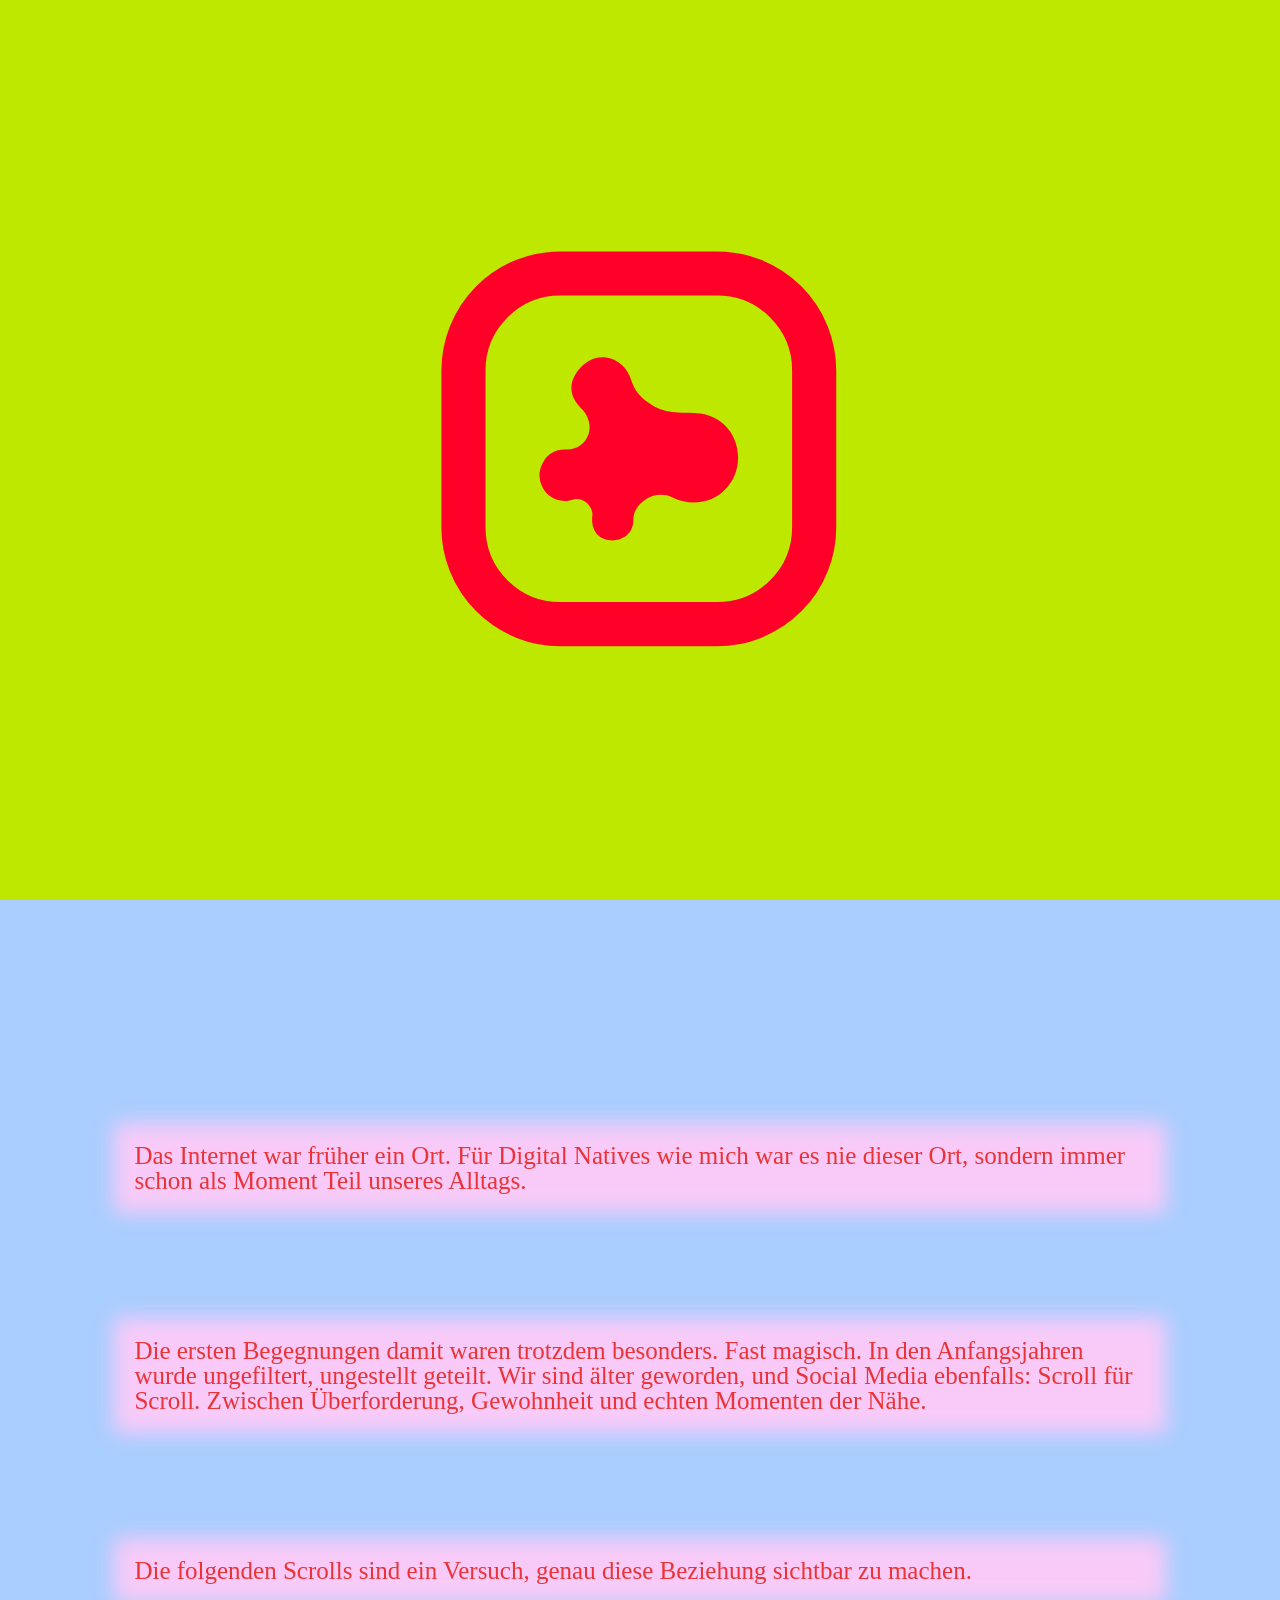
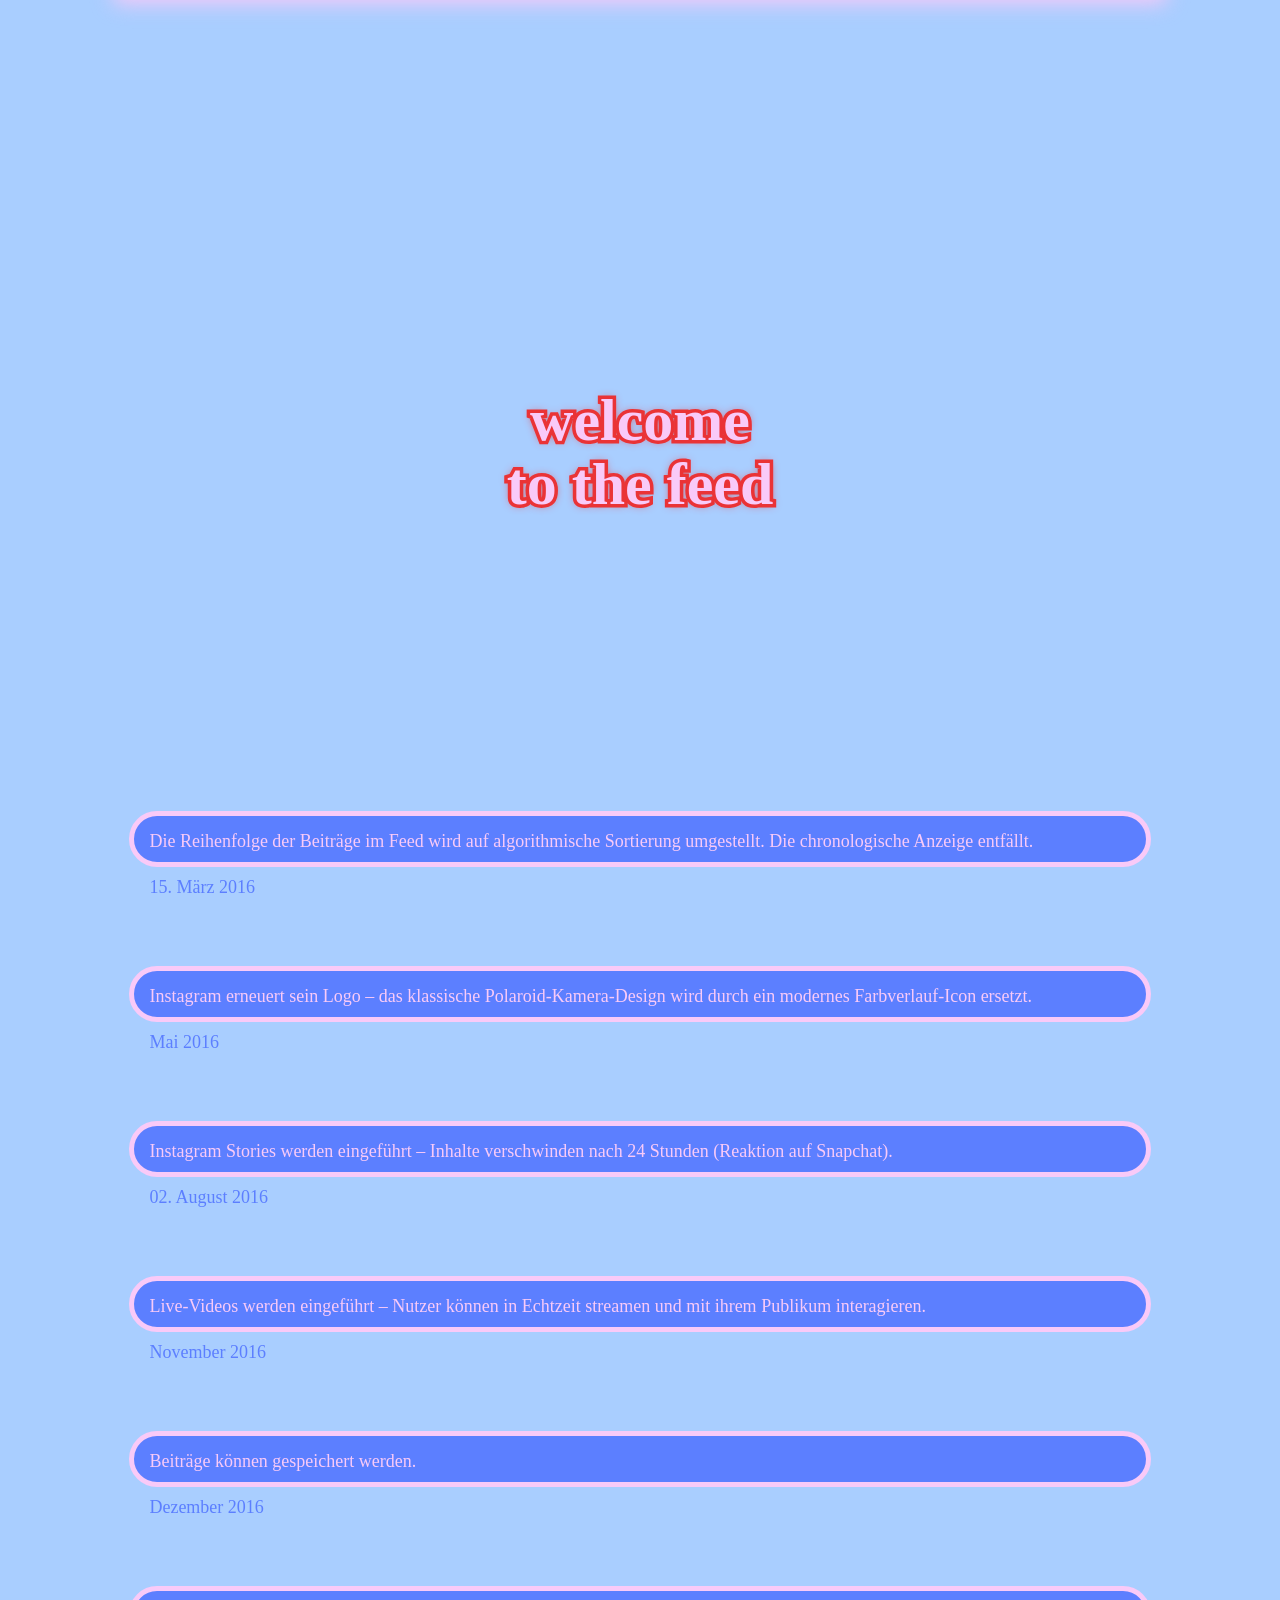
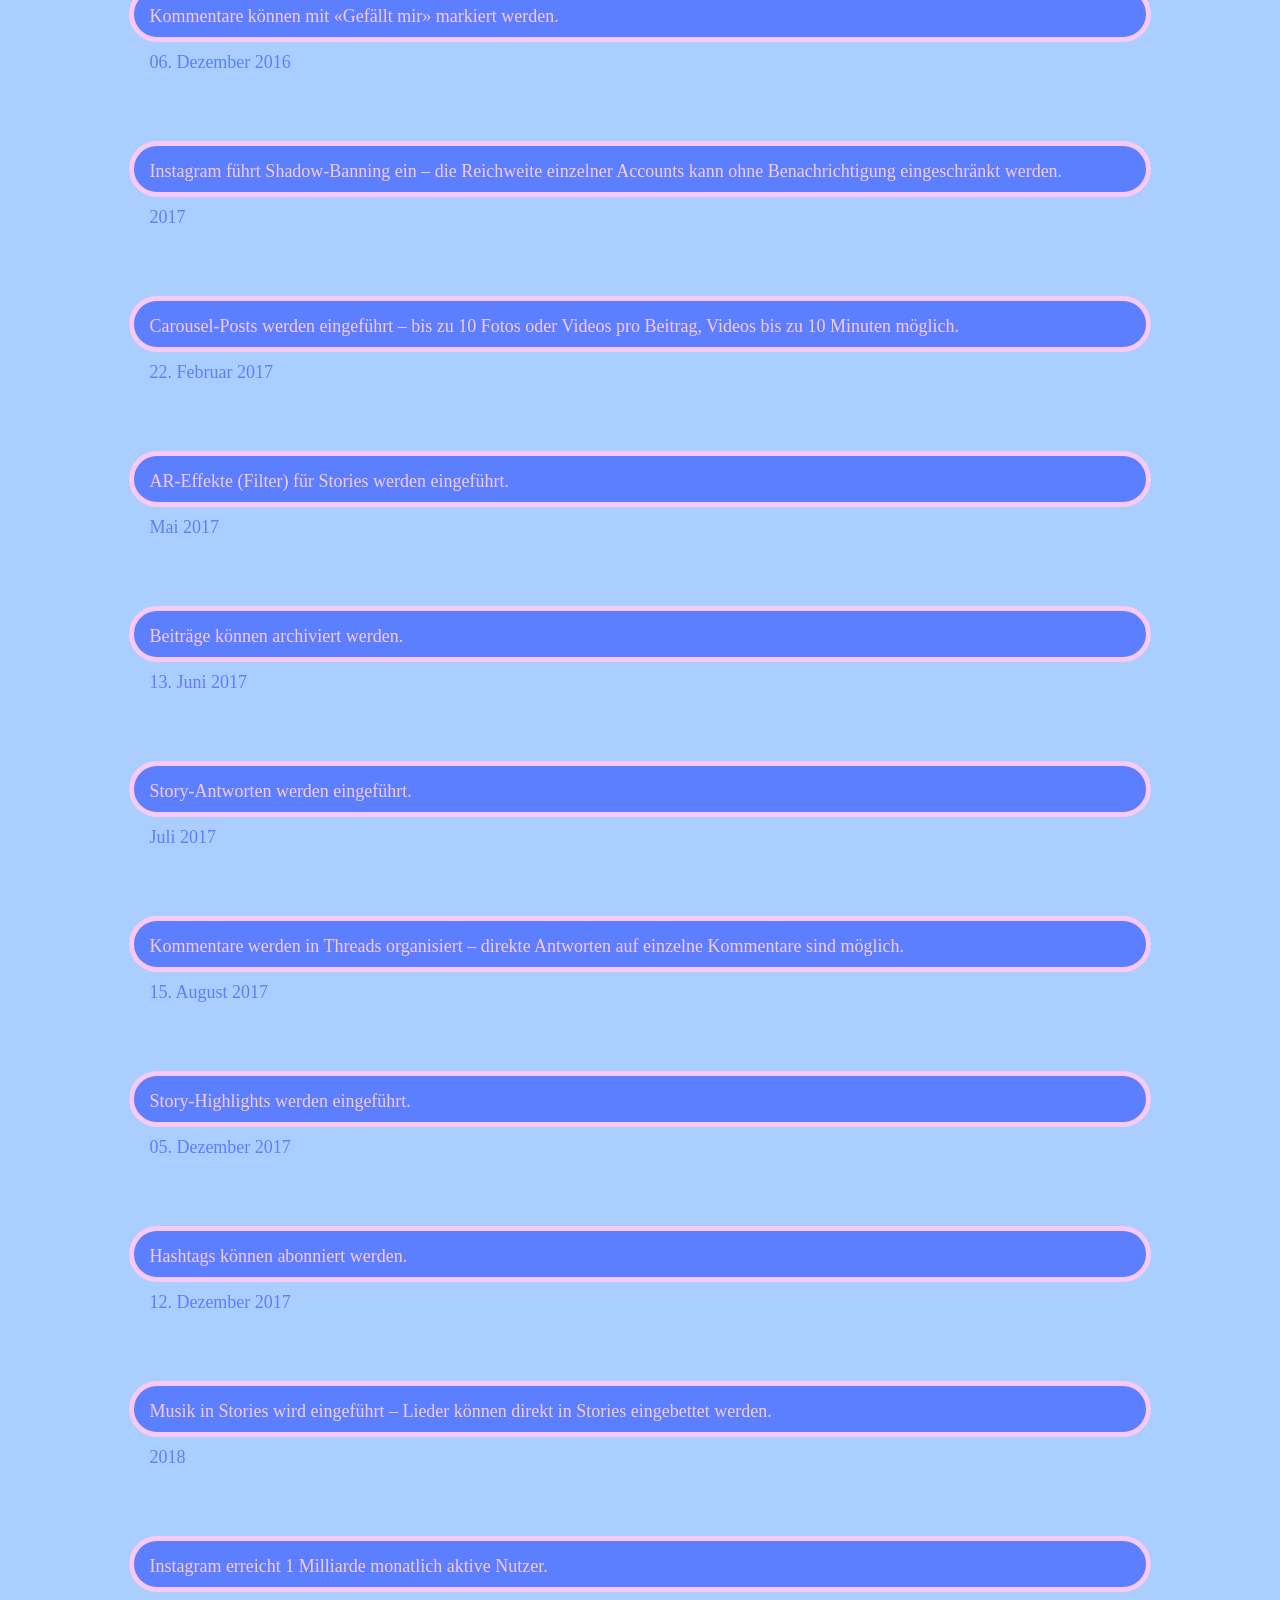
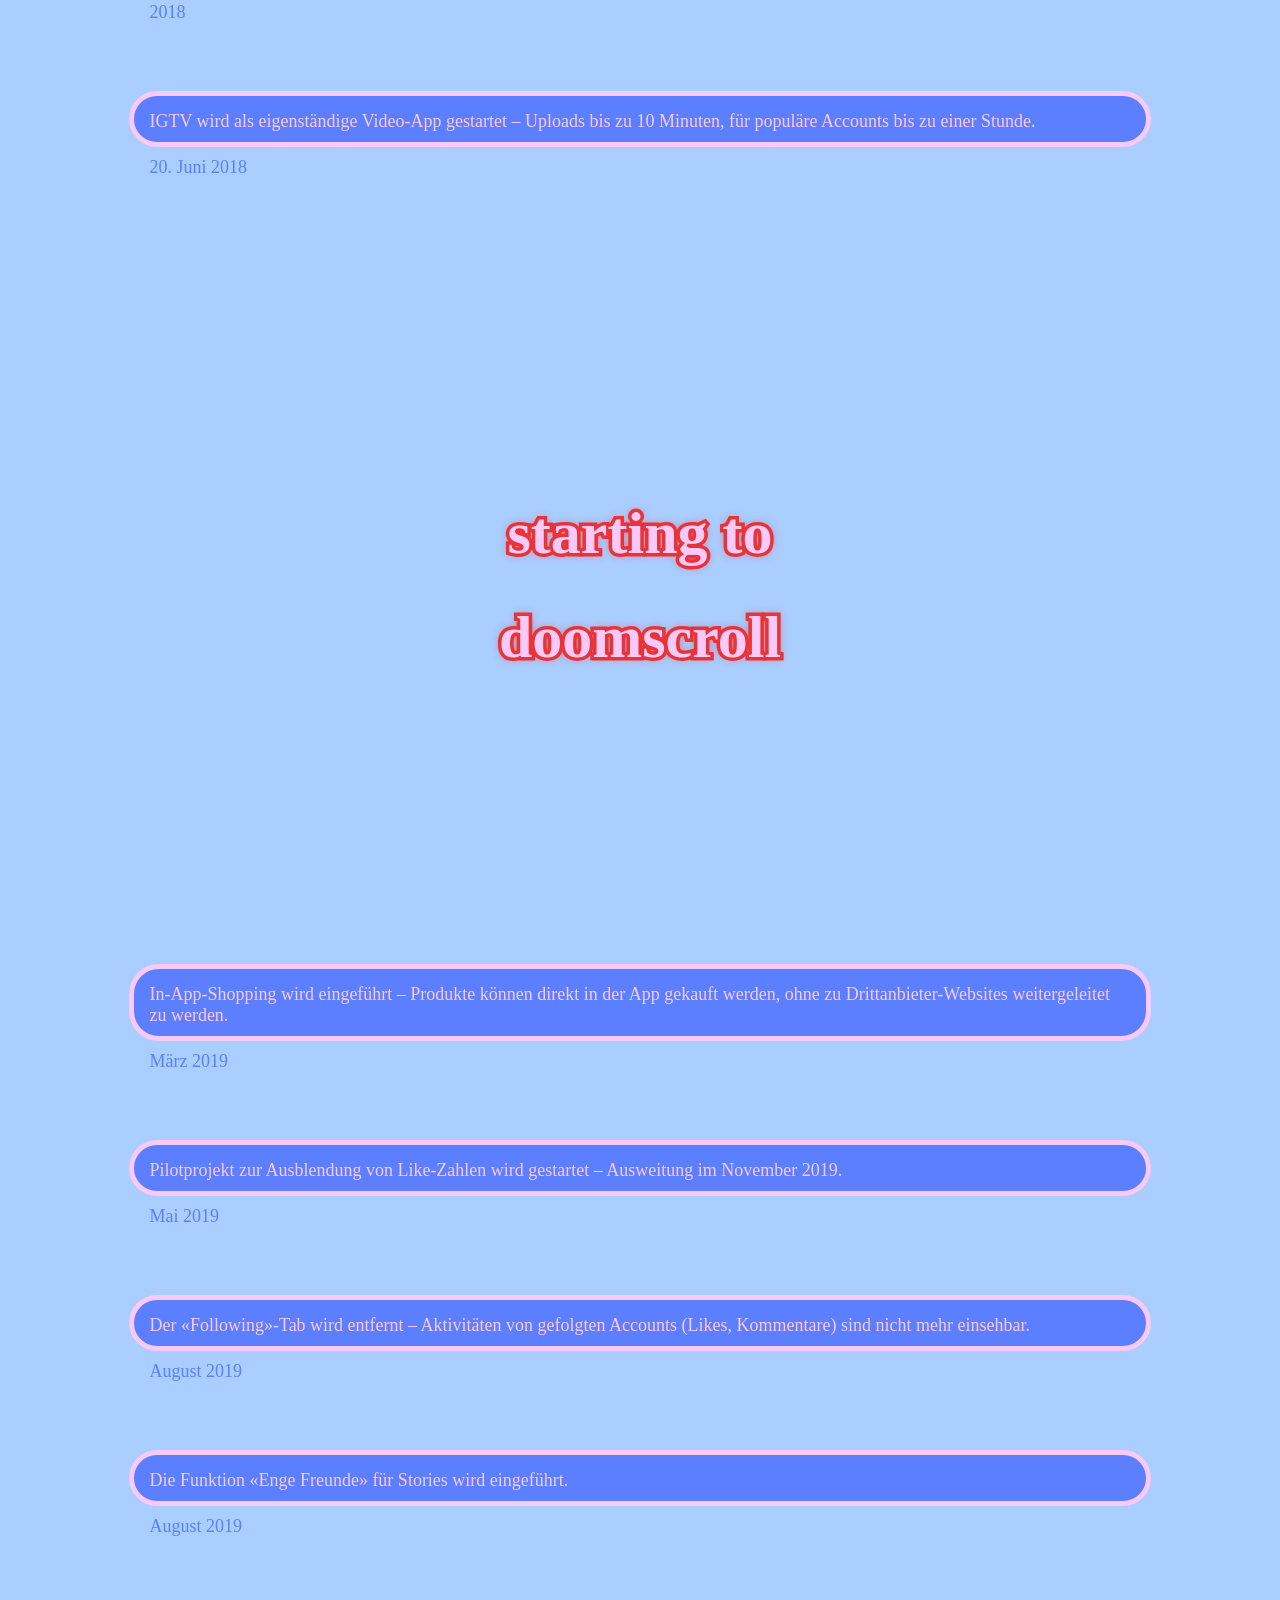
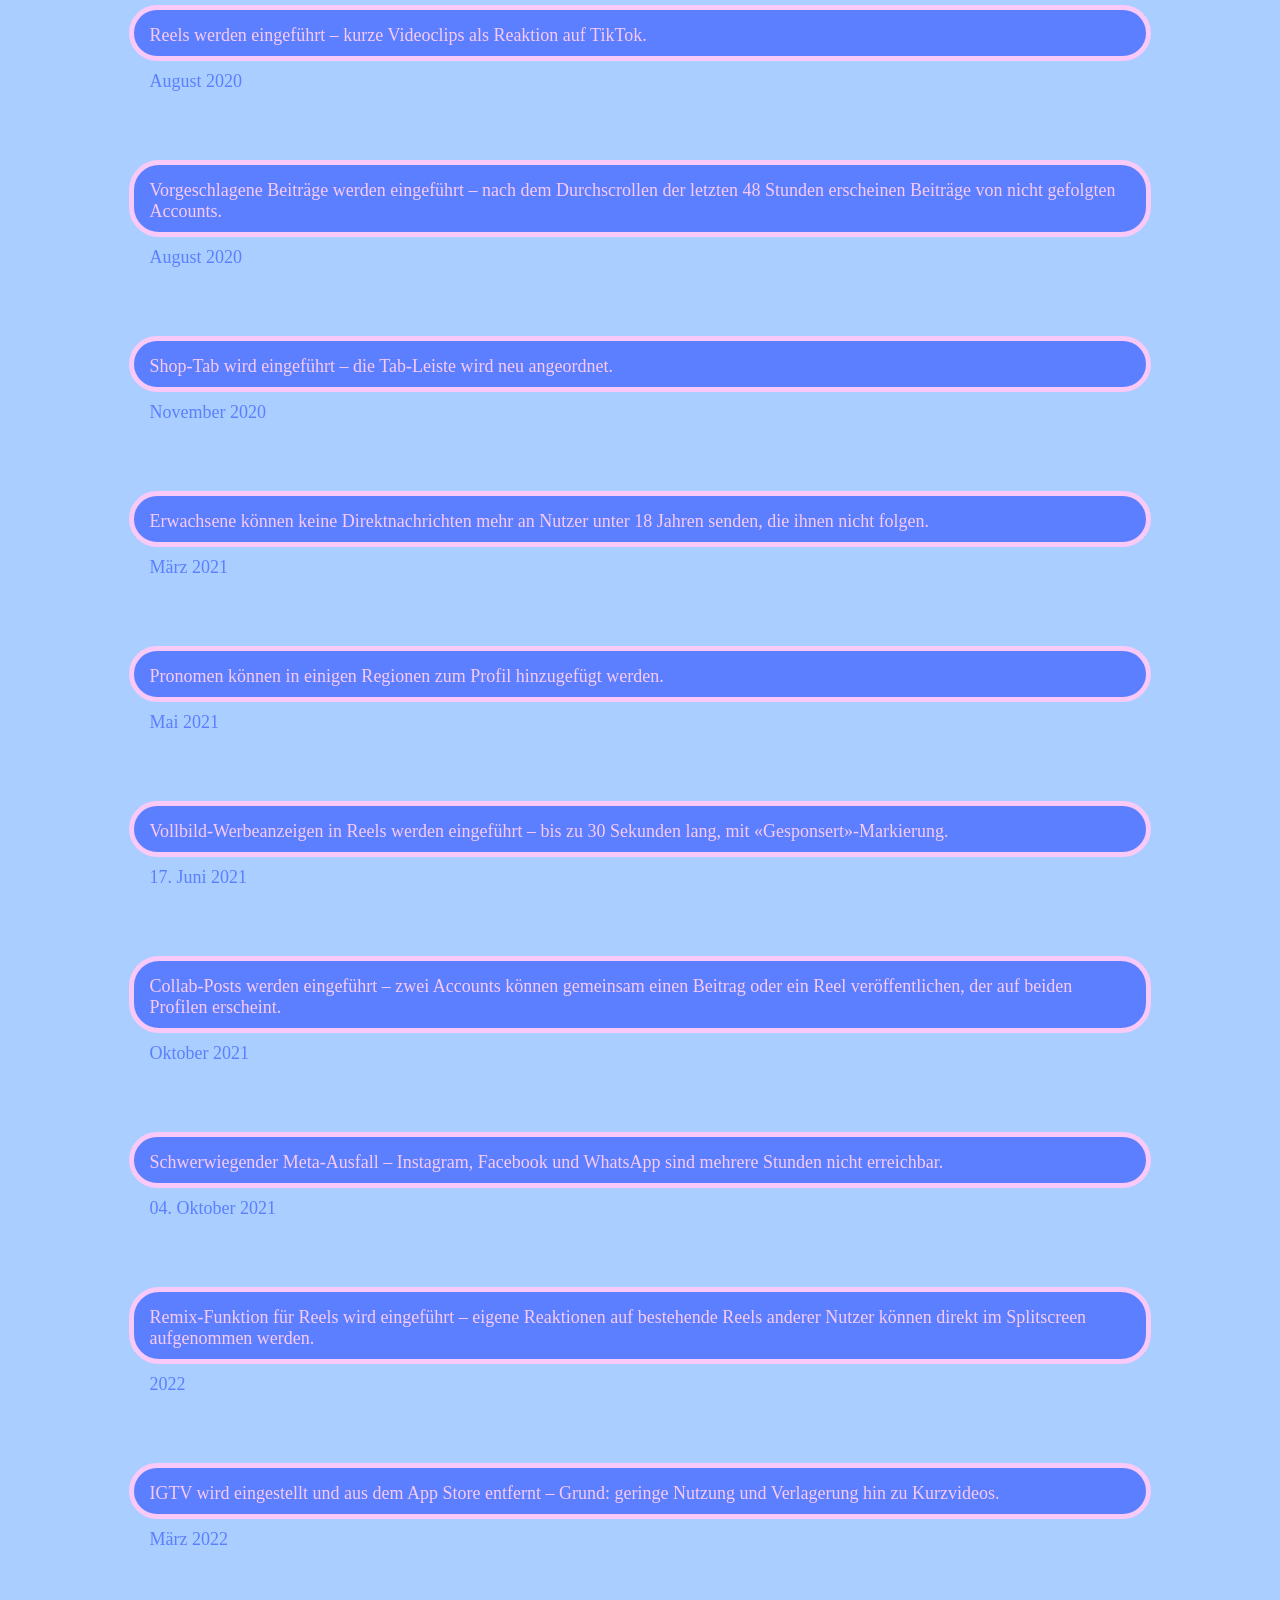
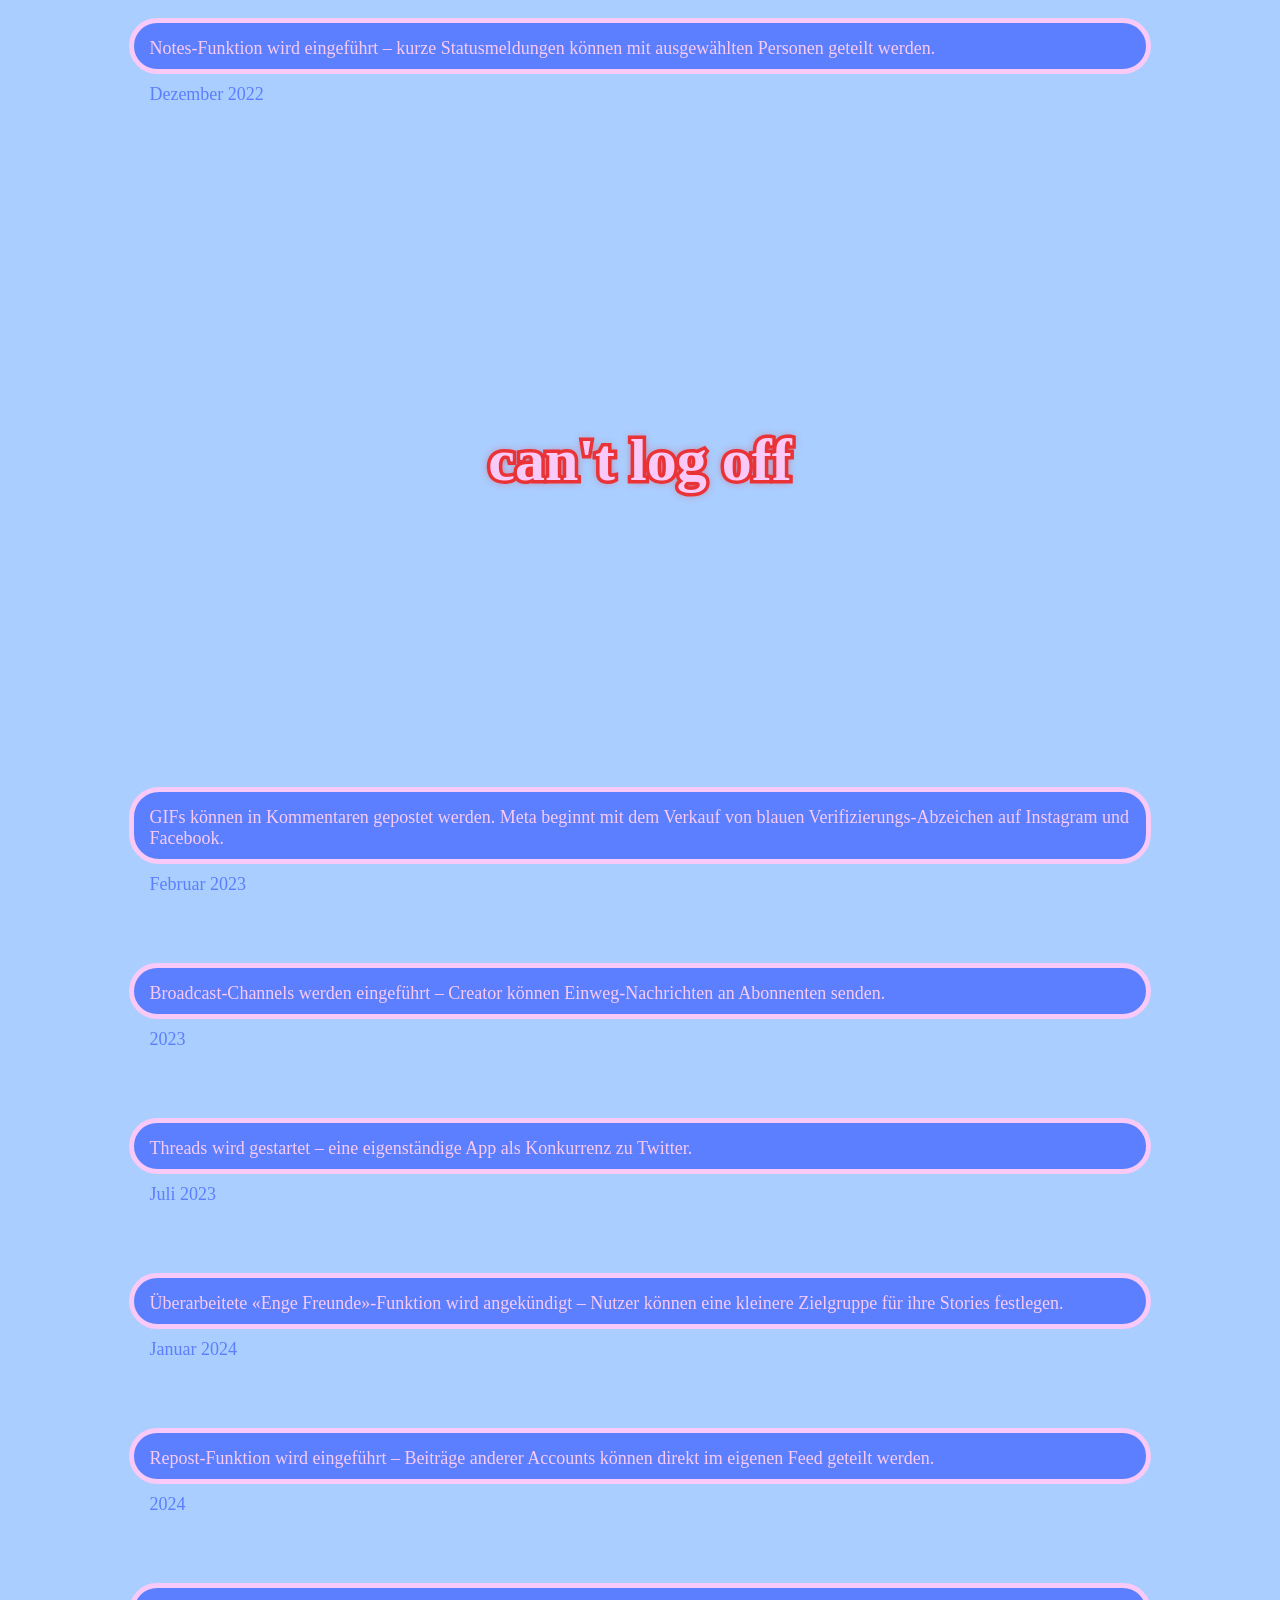
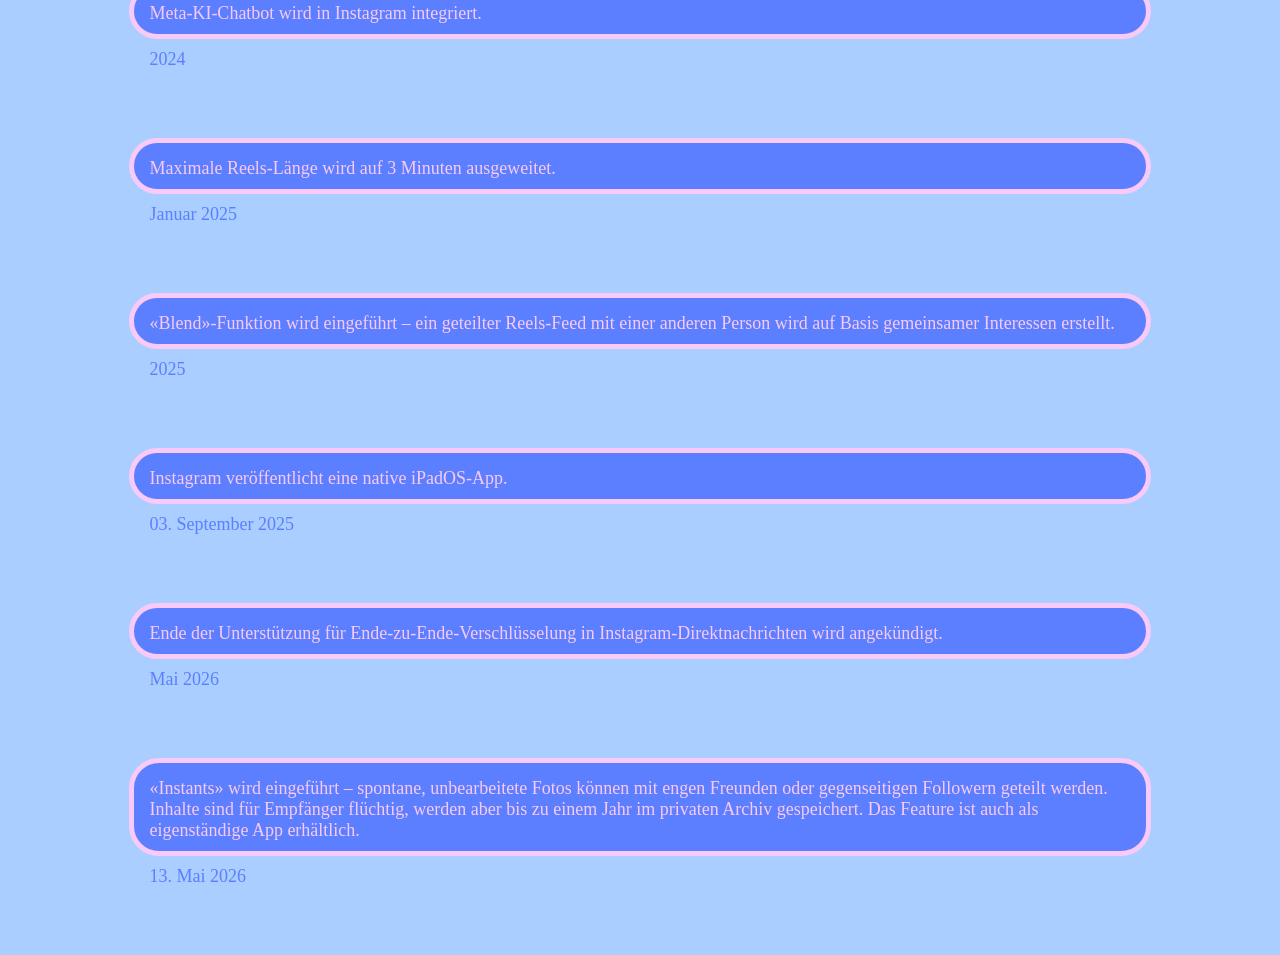
==== commit c5e812d4: "only existing imgs on here" ====
--- a/index.html
+++ b/index.html
@@ -174,7 +174,7 @@
               </div>
 
               <!-- Floater 2 (links-unten) — selbes Foto, automatisch in Shape 17 geschnitten -->
-              <div class="floater2 floater" attr-float-speed-y="0" attr-float-speed-x="0" attr-scale="1">
+              <div class="floater2 floater" attr-float-speed-y="-300" attr-float-speed-x="10" attr-scale="1">
                 <img src="img/2016/post2016-01.webp">
               </div>
 
@@ -665,31 +665,7 @@
             <!--MARK: TriggerHeadline-->
             <div id="headline-trigger-2016"></div>
 
-            <div class="post-wrapper position3">
-              <div class="insta-post">
-                <img src="img/2016/TEST-SHAPES/20260526-test-shapes1-06.webp">
-              </div>
-
-              <div class="insta-post ig-frame">
-                <img src="img/2016/TEST-SHAPES/20260526-test-shapes1-10.webp">
-              </div>
-
-              <div class="floater1 floater" attr-float-speed-y="-1000" attr-float-speed-x="5" attr-scale="0.5">
-                <img src="img/2016/TEST-SHAPES/20260526-test-shapes1-07.webp">
-              </div>
-
-              <div class="floater2 floater" attr-float-speed-y="-300" attr-float-speed-x="5" attr-scale="0.5">
-                <img src="img/2016/TEST-SHAPES/20260526-test-shapes1-08.webp">
-              </div>
-
-              <div class="floater3 floater" attr-float-speed-y="-300" attr-float-speed-x="5" attr-scale="0.5">
-                <img src="img/2016/TEST-SHAPES/20260526-test-shapes1-09.webp">
-              </div>
-
-
-            </div>
           </section>
-
 
           <!-- ── MARK: 2017 ─────────────── -->
           <section id="j-2017">
@@ -711,658 +687,7 @@
 
               <!-- Post-Frame (bleibt immer gleich) -->
               <div class="insta-post ig-frame">
-                <img src="img/2016/TEST-SHAPES/20260526-test-shapes-05.webp">
-              </div>
-            </div>
-
-            <div class="post-wrapper position1">
-              <!-- Hauptbild -->
-              <div class="insta-post">
-                <img src="img/2017/post2017-02.webp">
-              </div>
-              <!-- Floater 1 (rechts) — selbes Foto, automatisch in Shape 18 geschnitten -->
-              <div class="floater1 floater" attr-float-speed-y="-1000" attr-float-speed-x="15" attr-scale="1.5">
-                <img src="img/2017/post2017-02.webp">
-              </div>
-
-              <!-- Floater 2 (links-unten) — selbes Foto, automatisch in Shape 17 geschnitten -->
-              <div class="floater2 floater" attr-float-speed-y="-300" attr-float-speed-x="5" attr-scale="1">
-                <img src="img/2017/post2017-02.webp">
-              </div>
-
-              <!-- Post-Frame (bleibt immer gleich) -->
-              <div class="insta-post ig-frame">
-                <img src="img/2016/TEST-SHAPES/20260526-test-shapes-05.webp">
-              </div>
-            </div>
-
-            <div class="post-wrapper position1">
-              <!-- Hauptbild -->
-              <div class="insta-post">
-                <img src="img/2017/post2017-03.webp">
-              </div>
-              <!-- Floater 1 (rechts) — selbes Foto, automatisch in Shape 18 geschnitten -->
-              <div class="floater1 floater" attr-float-speed-y="-1000" attr-float-speed-x="15" attr-scale="1.5">
-                <img src="img/2017/post2017-03.webp">
-              </div>
-
-              <!-- Floater 2 (links-unten) — selbes Foto, automatisch in Shape 17 geschnitten -->
-              <div class="floater2 floater" attr-float-speed-y="-300" attr-float-speed-x="5" attr-scale="1">
-                <img src="img/2017/post2017-03.webp">
-              </div>
-
-              <!-- Post-Frame (bleibt immer gleich) -->
-              <div class="insta-post ig-frame">
-                <img src="img/2016/TEST-SHAPES/20260526-test-shapes-05.webp">
-              </div>
-            </div>
-
-            <div class="post-wrapper position1">
-              <!-- Hauptbild -->
-              <div class="insta-post">
-                <img src="img/2017/post2017-04.webp">
-              </div>
-              <!-- Floater 1 (rechts) — selbes Foto, automatisch in Shape 18 geschnitten -->
-              <div class="floater1 floater" attr-float-speed-y="-1000" attr-float-speed-x="15" attr-scale="1.5">
-                <img src="img/2017/post2017-04.webp">
-              </div>
-
-              <!-- Floater 2 (links-unten) — selbes Foto, automatisch in Shape 17 geschnitten -->
-              <div class="floater2 floater" attr-float-speed-y="-300" attr-float-speed-x="5" attr-scale="1">
-                <img src="img/2017/post2017-04.webp">
-              </div>
-
-              <!-- Post-Frame (bleibt immer gleich) -->
-              <div class="insta-post ig-frame">
-                <img src="img/2016/TEST-SHAPES/20260526-test-shapes-05.webp">
-              </div>
-            </div>
-
-            <div class="post-wrapper position1">
-              <!-- Hauptbild -->
-              <div class="insta-post">
-                <img src="img/2017/post2017-05.webp">
-              </div>
-              <!-- Floater 1 (rechts) — selbes Foto, automatisch in Shape 18 geschnitten -->
-              <div class="floater1 floater" attr-float-speed-y="-1000" attr-float-speed-x="15" attr-scale="1.5">
-                <img src="img/2017/post2017-05.webp">
-              </div>
-
-              <!-- Floater 2 (links-unten) — selbes Foto, automatisch in Shape 17 geschnitten -->
-              <div class="floater2 floater" attr-float-speed-y="-300" attr-float-speed-x="5" attr-scale="1">
-                <img src="img/2017/post2017-05.webp">
-              </div>
-
-              <!-- Post-Frame (bleibt immer gleich) -->
-              <div class="insta-post ig-frame">
-                <img src="img/2016/TEST-SHAPES/20260526-test-shapes-05.webp">
-              </div>
-            </div>
-
-            <div class="post-wrapper position1">
-              <!-- Hauptbild -->
-              <div class="insta-post">
-                <img src="img/2017/post2017-06.webp">
-              </div>
-              <!-- Floater 1 (rechts) — selbes Foto, automatisch in Shape 18 geschnitten -->
-              <div class="floater1 floater" attr-float-speed-y="-1000" attr-float-speed-x="15" attr-scale="1.5">
-                <img src="img/2017/post2017-06.webp">
-              </div>
-
-              <!-- Floater 2 (links-unten) — selbes Foto, automatisch in Shape 17 geschnitten -->
-              <div class="floater2 floater" attr-float-speed-y="-300" attr-float-speed-x="5" attr-scale="1">
-                <img src="img/2017/post2017-06.webp">
-              </div>
-
-              <!-- Post-Frame (bleibt immer gleich) -->
-              <div class="insta-post ig-frame">
-                <img src="img/2016/TEST-SHAPES/20260526-test-shapes-05.webp">
-              </div>
-            </div>
-
-            <div class="post-wrapper position1">
-              <!-- Hauptbild -->
-              <div class="insta-post">
-                <img src="img/2017/post2017-07.webp">
-              </div>
-              <!-- Floater 1 (rechts) — selbes Foto, automatisch in Shape 18 geschnitten -->
-              <div class="floater1 floater" attr-float-speed-y="-1000" attr-float-speed-x="15" attr-scale="1.5">
-                <img src="img/2017/post2017-07.webp">
-              </div>
-
-              <!-- Floater 2 (links-unten) — selbes Foto, automatisch in Shape 17 geschnitten -->
-              <div class="floater2 floater" attr-float-speed-y="-300" attr-float-speed-x="5" attr-scale="1">
-                <img src="img/2017/post2017-07.webp">
-              </div>
-
-              <!-- Post-Frame (bleibt immer gleich) -->
-              <div class="insta-post ig-frame">
-                <img src="img/2016/TEST-SHAPES/20260526-test-shapes-05.webp">
-              </div>
-            </div>
-
-            <div class="post-wrapper position1">
-              <!-- Hauptbild -->
-              <div class="insta-post">
-                <img src="img/2017/post2017-08.webp">
-              </div>
-              <!-- Floater 1 (rechts) — selbes Foto, automatisch in Shape 18 geschnitten -->
-              <div class="floater1 floater" attr-float-speed-y="-1000" attr-float-speed-x="15" attr-scale="1.5">
-                <img src="img/2017/post2017-08.webp">
-              </div>
-
-              <!-- Floater 2 (links-unten) — selbes Foto, automatisch in Shape 17 geschnitten -->
-              <div class="floater2 floater" attr-float-speed-y="-300" attr-float-speed-x="5" attr-scale="1">
-                <img src="img/2017/post2017-08.webp">
-              </div>
-
-              <!-- Post-Frame (bleibt immer gleich) -->
-              <div class="insta-post ig-frame">
-                <img src="img/2016/TEST-SHAPES/20260526-test-shapes-05.webp">
-              </div>
-            </div>
-
-            <div class="post-wrapper position1">
-              <!-- Hauptbild -->
-              <div class="insta-post">
-                <img src="img/2017/post2017-09.webp">
-              </div>
-              <!-- Floater 1 (rechts) — selbes Foto, automatisch in Shape 18 geschnitten -->
-              <div class="floater1 floater" attr-float-speed-y="-1000" attr-float-speed-x="15" attr-scale="1.5">
-                <img src="img/2017/post2017-09.webp">
-              </div>
-
-              <!-- Floater 2 (links-unten) — selbes Foto, automatisch in Shape 17 geschnitten -->
-              <div class="floater2 floater" attr-float-speed-y="-300" attr-float-speed-x="5" attr-scale="1">
-                <img src="img/2017/post2017-09.webp">
-              </div>
-
-              <!-- Post-Frame (bleibt immer gleich) -->
-              <div class="insta-post ig-frame">
-                <img src="img/2016/TEST-SHAPES/20260526-test-shapes-05.webp">
-              </div>
-            </div>
-
-            <div class="post-wrapper position1">
-              <!-- Hauptbild -->
-              <div class="insta-post">
-                <img src="img/2017/post2017-10.webp">
-              </div>
-              <!-- Floater 1 (rechts) — selbes Foto, automatisch in Shape 18 geschnitten -->
-              <div class="floater1 floater" attr-float-speed-y="-1000" attr-float-speed-x="15" attr-scale="1.5">
-                <img src="img/2017/post2017-10.webp">
-              </div>
-
-              <!-- Floater 2 (links-unten) — selbes Foto, automatisch in Shape 17 geschnitten -->
-              <div class="floater2 floater" attr-float-speed-y="-300" attr-float-speed-x="5" attr-scale="1">
-                <img src="img/2017/post2017-10.webp">
-              </div>
-
-              <!-- Post-Frame (bleibt immer gleich) -->
-              <div class="insta-post ig-frame">
-                <img src="img/2016/TEST-SHAPES/20260526-test-shapes-05.webp">
-              </div>
-            </div>
-
-            <div class="post-wrapper position1">
-              <!-- Hauptbild -->
-              <div class="insta-post">
-                <img src="img/2017/post2017-11.webp">
-              </div>
-              <!-- Floater 1 (rechts) — selbes Foto, automatisch in Shape 18 geschnitten -->
-              <div class="floater1 floater" attr-float-speed-y="-1000" attr-float-speed-x="15" attr-scale="1.5">
-                <img src="img/2017/post2017-11.webp">
-              </div>
-
-              <!-- Floater 2 (links-unten) — selbes Foto, automatisch in Shape 17 geschnitten -->
-              <div class="floater2 floater" attr-float-speed-y="-300" attr-float-speed-x="5" attr-scale="1">
-                <img src="img/2017/post2017-11.webp">
-              </div>
-
-              <!-- Post-Frame (bleibt immer gleich) -->
-              <div class="insta-post ig-frame">
-                <img src="img/2016/TEST-SHAPES/20260526-test-shapes-05.webp">
-              </div>
-            </div>
-
-            <div class="post-wrapper position1">
-              <!-- Hauptbild -->
-              <div class="insta-post">
-                <img src="img/2017/post2017-12.webp">
-              </div>
-              <!-- Floater 1 (rechts) — selbes Foto, automatisch in Shape 18 geschnitten -->
-              <div class="floater1 floater" attr-float-speed-y="-1000" attr-float-speed-x="15" attr-scale="1.5">
-                <img src="img/2017/post2017-12.webp">
-              </div>
-
-              <!-- Floater 2 (links-unten) — selbes Foto, automatisch in Shape 17 geschnitten -->
-              <div class="floater2 floater" attr-float-speed-y="-300" attr-float-speed-x="5" attr-scale="1">
-                <img src="img/2017/post2017-12.webp">
-              </div>
-
-              <!-- Post-Frame (bleibt immer gleich) -->
-              <div class="insta-post ig-frame">
-                <img src="img/2016/TEST-SHAPES/20260526-test-shapes-05.webp">
-              </div>
-            </div>
-
-            <div class="post-wrapper position1">
-              <!-- Hauptbild -->
-              <div class="insta-post">
-                <img src="img/2017/post2017-13.webp">
-              </div>
-              <!-- Floater 1 (rechts) — selbes Foto, automatisch in Shape 18 geschnitten -->
-              <div class="floater1 floater" attr-float-speed-y="-1000" attr-float-speed-x="15" attr-scale="1.5">
-                <img src="img/2017/post2017-13.webp">
-              </div>
-
-              <!-- Floater 2 (links-unten) — selbes Foto, automatisch in Shape 17 geschnitten -->
-              <div class="floater2 floater" attr-float-speed-y="-300" attr-float-speed-x="5" attr-scale="1">
-                <img src="img/2017/post2017-13.webp">
-              </div>
-
-              <!-- Post-Frame (bleibt immer gleich) -->
-              <div class="insta-post ig-frame">
-                <img src="img/2016/TEST-SHAPES/20260526-test-shapes-05.webp">
-              </div>
-            </div>
-
-            <div class="post-wrapper position1">
-              <!-- Hauptbild -->
-              <div class="insta-post">
-                <img src="img/2017/post2017-14.webp">
-              </div>
-              <!-- Floater 1 (rechts) — selbes Foto, automatisch in Shape 18 geschnitten -->
-              <div class="floater1 floater" attr-float-speed-y="-1000" attr-float-speed-x="15" attr-scale="1.5">
-                <img src="img/2017/post2017-14.webp">
-              </div>
-
-              <!-- Floater 2 (links-unten) — selbes Foto, automatisch in Shape 17 geschnitten -->
-              <div class="floater2 floater" attr-float-speed-y="-300" attr-float-speed-x="5" attr-scale="1">
-                <img src="img/2017/post2017-14.webp">
-              </div>
-
-              <!-- Post-Frame (bleibt immer gleich) -->
-              <div class="insta-post ig-frame">
-                <img src="img/2016/TEST-SHAPES/20260526-test-shapes-05.webp">
-              </div>
-            </div>
-
-            <div class="post-wrapper position1">
-              <!-- Hauptbild -->
-              <div class="insta-post">
-                <img src="img/2017/post2017-15.webp">
-              </div>
-              <!-- Floater 1 (rechts) — selbes Foto, automatisch in Shape 18 geschnitten -->
-              <div class="floater1 floater" attr-float-speed-y="-1000" attr-float-speed-x="15" attr-scale="1.5">
-                <img src="img/2017/post2017-15.webp">
-              </div>
-
-              <!-- Floater 2 (links-unten) — selbes Foto, automatisch in Shape 17 geschnitten -->
-              <div class="floater2 floater" attr-float-speed-y="-300" attr-float-speed-x="5" attr-scale="1">
-                <img src="img/2017/post2017-15.webp">
-              </div>
-
-              <!-- Post-Frame (bleibt immer gleich) -->
-              <div class="insta-post ig-frame">
-                <img src="img/2016/TEST-SHAPES/20260526-test-shapes-05.webp">
-              </div>
-            </div>
-
-            <div class="post-wrapper position1">
-              <!-- Hauptbild -->
-              <div class="insta-post">
-                <img src="img/2017/post2017-16.webp">
-              </div>
-              <!-- Floater 1 (rechts) — selbes Foto, automatisch in Shape 18 geschnitten -->
-              <div class="floater1 floater" attr-float-speed-y="-1000" attr-float-speed-x="15" attr-scale="1.5">
-                <img src="img/2017/post2017-16.webp">
-              </div>
-
-              <!-- Floater 2 (links-unten) — selbes Foto, automatisch in Shape 17 geschnitten -->
-              <div class="floater2 floater" attr-float-speed-y="-300" attr-float-speed-x="5" attr-scale="1">
-                <img src="img/2017/post2017-16.webp">
-              </div>
-
-              <!-- Post-Frame (bleibt immer gleich) -->
-              <div class="insta-post ig-frame">
-                <img src="img/2016/TEST-SHAPES/20260526-test-shapes-05.webp">
-              </div>
-            </div>
-
-            <div class="post-wrapper position1">
-              <!-- Hauptbild -->
-              <div class="insta-post">
-                <img src="img/2017/post2017-17.webp">
-              </div>
-              <!-- Floater 1 (rechts) — selbes Foto, automatisch in Shape 18 geschnitten -->
-              <div class="floater1 floater" attr-float-speed-y="-1000" attr-float-speed-x="15" attr-scale="1.5">
-                <img src="img/2017/post2017-17.webp">
-              </div>
-
-              <!-- Floater 2 (links-unten) — selbes Foto, automatisch in Shape 17 geschnitten -->
-              <div class="floater2 floater" attr-float-speed-y="-300" attr-float-speed-x="5" attr-scale="1">
-                <img src="img/2017/post2017-17.webp">
-              </div>
-
-              <!-- Post-Frame (bleibt immer gleich) -->
-              <div class="insta-post ig-frame">
-                <img src="img/2016/TEST-SHAPES/20260526-test-shapes-05.webp">
-              </div>
-            </div>
-
-            <div class="post-wrapper position1">
-              <!-- Hauptbild -->
-              <div class="insta-post">
-                <img src="img/2017/post2017-18.webp">
-              </div>
-              <!-- Floater 1 (rechts) — selbes Foto, automatisch in Shape 18 geschnitten -->
-              <div class="floater1 floater" attr-float-speed-y="-1000" attr-float-speed-x="15" attr-scale="1.5">
-                <img src="img/2017/post2017-18.webp">
-              </div>
-
-              <!-- Floater 2 (links-unten) — selbes Foto, automatisch in Shape 17 geschnitten -->
-              <div class="floater2 floater" attr-float-speed-y="-300" attr-float-speed-x="5" attr-scale="1">
-                <img src="img/2017/post2017-18.webp">
-              </div>
-
-              <!-- Post-Frame (bleibt immer gleich) -->
-              <div class="insta-post ig-frame">
-                <img src="img/2016/TEST-SHAPES/20260526-test-shapes-05.webp">
-              </div>
-            </div>
-
-            <div class="post-wrapper position1">
-              <!-- Hauptbild -->
-              <div class="insta-post">
-                <img src="img/2017/post2017-19.webp">
-              </div>
-              <!-- Floater 1 (rechts) — selbes Foto, automatisch in Shape 18 geschnitten -->
-              <div class="floater1 floater" attr-float-speed-y="-1000" attr-float-speed-x="15" attr-scale="1.5">
-                <img src="img/2017/post2017-19.webp">
-              </div>
-
-              <!-- Floater 2 (links-unten) — selbes Foto, automatisch in Shape 17 geschnitten -->
-              <div class="floater2 floater" attr-float-speed-y="-300" attr-float-speed-x="5" attr-scale="1">
-                <img src="img/2017/post2017-19.webp">
-              </div>
-
-              <!-- Post-Frame (bleibt immer gleich) -->
-              <div class="insta-post ig-frame">
-                <img src="img/2016/TEST-SHAPES/20260526-test-shapes-05.webp">
-              </div>
-            </div>
-
-            <div class="post-wrapper position1">
-              <!-- Hauptbild -->
-              <div class="insta-post">
-                <img src="img/2017/post2017-20.webp">
-              </div>
-              <!-- Floater 1 (rechts) — selbes Foto, automatisch in Shape 18 geschnitten -->
-              <div class="floater1 floater" attr-float-speed-y="-1000" attr-float-speed-x="15" attr-scale="1.5">
-                <img src="img/2017/post2017-20.webp">
-              </div>
-
-              <!-- Floater 2 (links-unten) — selbes Foto, automatisch in Shape 17 geschnitten -->
-              <div class="floater2 floater" attr-float-speed-y="-300" attr-float-speed-x="5" attr-scale="1">
-                <img src="img/2017/post2017-20.webp">
-              </div>
-
-              <!-- Post-Frame (bleibt immer gleich) -->
-              <div class="insta-post ig-frame">
-                <img src="img/2016/TEST-SHAPES/20260526-test-shapes-05.webp">
-              </div>
-            </div>
-
-            <div class="post-wrapper position1">
-              <!-- Hauptbild -->
-              <div class="insta-post">
-                <img src="img/2017/post2017-21.webp">
-              </div>
-              <!-- Floater 1 (rechts) — selbes Foto, automatisch in Shape 18 geschnitten -->
-              <div class="floater1 floater" attr-float-speed-y="-1000" attr-float-speed-x="15" attr-scale="1.5">
-                <img src="img/2017/post2017-21.webp">
-              </div>
-
-              <!-- Floater 2 (links-unten) — selbes Foto, automatisch in Shape 17 geschnitten -->
-              <div class="floater2 floater" attr-float-speed-y="-300" attr-float-speed-x="5" attr-scale="1">
-                <img src="img/2017/post2017-21.webp">
-              </div>
-
-              <!-- Post-Frame (bleibt immer gleich) -->
-              <div class="insta-post ig-frame">
-                <img src="img/2016/TEST-SHAPES/20260526-test-shapes-05.webp">
-              </div>
-            </div>
-
-            <div class="post-wrapper position1">
-              <!-- Hauptbild -->
-              <div class="insta-post">
-                <img src="img/2017/post2017-22.webp">
-              </div>
-              <!-- Floater 1 (rechts) — selbes Foto, automatisch in Shape 18 geschnitten -->
-              <div class="floater1 floater" attr-float-speed-y="-1000" attr-float-speed-x="15" attr-scale="1.5">
-                <img src="img/2017/post2017-22.webp">
-              </div>
-
-              <!-- Floater 2 (links-unten) — selbes Foto, automatisch in Shape 17 geschnitten -->
-              <div class="floater2 floater" attr-float-speed-y="-300" attr-float-speed-x="5" attr-scale="1">
-                <img src="img/2017/post2017-22.webp">
-              </div>
-
-              <!-- Post-Frame (bleibt immer gleich) -->
-              <div class="insta-post ig-frame">
-                <img src="img/2016/TEST-SHAPES/20260526-test-shapes-05.webp">
-              </div>
-            </div>
-
-            <div class="post-wrapper position1">
-              <!-- Hauptbild -->
-              <div class="insta-post">
-                <img src="img/2017/post2017-23.webp">
-              </div>
-              <!-- Floater 1 (rechts) — selbes Foto, automatisch in Shape 18 geschnitten -->
-              <div class="floater1 floater" attr-float-speed-y="-1000" attr-float-speed-x="15" attr-scale="1.5">
-                <img src="img/2017/post2017-23.webp">
-              </div>
-
-              <!-- Floater 2 (links-unten) — selbes Foto, automatisch in Shape 17 geschnitten -->
-              <div class="floater2 floater" attr-float-speed-y="-300" attr-float-speed-x="5" attr-scale="1">
-                <img src="img/2017/post2017-23.webp">
-              </div>
-
-              <!-- Post-Frame (bleibt immer gleich) -->
-              <div class="insta-post ig-frame">
-                <img src="img/2016/TEST-SHAPES/20260526-test-shapes-05.webp">
-              </div>
-            </div>
-
-            <div class="post-wrapper position1">
-              <!-- Hauptbild -->
-              <div class="insta-post">
-                <img src="img/2017/post2017-24.webp">
-              </div>
-              <!-- Floater 1 (rechts) — selbes Foto, automatisch in Shape 18 geschnitten -->
-              <div class="floater1 floater" attr-float-speed-y="-1000" attr-float-speed-x="15" attr-scale="1.5">
-                <img src="img/2017/post2017-24.webp">
-              </div>
-
-              <!-- Floater 2 (links-unten) — selbes Foto, automatisch in Shape 17 geschnitten -->
-              <div class="floater2 floater" attr-float-speed-y="-300" attr-float-speed-x="5" attr-scale="1">
-                <img src="img/2017/post2017-24.webp">
-              </div>
-
-              <!-- Post-Frame (bleibt immer gleich) -->
-              <div class="insta-post ig-frame">
-                <img src="img/2016/TEST-SHAPES/20260526-test-shapes-05.webp">
-              </div>
-            </div>
-
-            <div class="post-wrapper position1">
-              <!-- Hauptbild -->
-              <div class="insta-post">
-                <img src="img/2017/post2017-25.webp">
-              </div>
-              <!-- Floater 1 (rechts) — selbes Foto, automatisch in Shape 18 geschnitten -->
-              <div class="floater1 floater" attr-float-speed-y="-1000" attr-float-speed-x="15" attr-scale="1.5">
-                <img src="img/2017/post2017-25.webp">
-              </div>
-
-              <!-- Floater 2 (links-unten) — selbes Foto, automatisch in Shape 17 geschnitten -->
-              <div class="floater2 floater" attr-float-speed-y="-300" attr-float-speed-x="5" attr-scale="1">
-                <img src="img/2017/post2017-25.webp">
-              </div>
-
-              <!-- Post-Frame (bleibt immer gleich) -->
-              <div class="insta-post ig-frame">
-                <img src="img/2016/TEST-SHAPES/20260526-test-shapes-05.webp">
-              </div>
-            </div>
-
-            <div class="post-wrapper position1">
-              <!-- Hauptbild -->
-              <div class="insta-post">
-                <img src="img/2017/post2017-26.webp">
-              </div>
-              <!-- Floater 1 (rechts) — selbes Foto, automatisch in Shape 18 geschnitten -->
-              <div class="floater1 floater" attr-float-speed-y="-1000" attr-float-speed-x="15" attr-scale="1.5">
-                <img src="img/2017/post2017-26.webp">
-              </div>
-
-              <!-- Floater 2 (links-unten) — selbes Foto, automatisch in Shape 17 geschnitten -->
-              <div class="floater2 floater" attr-float-speed-y="-300" attr-float-speed-x="5" attr-scale="1">
-                <img src="img/2017/post2017-26.webp">
-              </div>
-
-              <!-- Post-Frame (bleibt immer gleich) -->
-              <div class="insta-post ig-frame">
-                <img src="img/2016/TEST-SHAPES/20260526-test-shapes-05.webp">
-              </div>
-            </div>
-
-            <div class="post-wrapper position1">
-              <!-- Hauptbild -->
-              <div class="insta-post">
-                <img src="img/2017/post2017-27.webp">
-              </div>
-              <!-- Floater 1 (rechts) — selbes Foto, automatisch in Shape 18 geschnitten -->
-              <div class="floater1 floater" attr-float-speed-y="-1000" attr-float-speed-x="15" attr-scale="1.5">
-                <img src="img/2017/post2017-27.webp">
-              </div>
-
-              <!-- Floater 2 (links-unten) — selbes Foto, automatisch in Shape 17 geschnitten -->
-              <div class="floater2 floater" attr-float-speed-y="-300" attr-float-speed-x="5" attr-scale="1">
-                <img src="img/2017/post2017-27.webp">
-              </div>
-
-              <!-- Post-Frame (bleibt immer gleich) -->
-              <div class="insta-post ig-frame">
-                <img src="img/2016/TEST-SHAPES/20260526-test-shapes-05.webp">
-              </div>
-            </div>
-
-            <div class="post-wrapper position1">
-              <!-- Hauptbild -->
-              <div class="insta-post">
-                <img src="img/2017/post2017-28.webp">
-              </div>
-              <!-- Floater 1 (rechts) — selbes Foto, automatisch in Shape 18 geschnitten -->
-              <div class="floater1 floater" attr-float-speed-y="-1000" attr-float-speed-x="15" attr-scale="1.5">
-                <img src="img/2017/post2017-28.webp">
-              </div>
-
-              <!-- Floater 2 (links-unten) — selbes Foto, automatisch in Shape 17 geschnitten -->
-              <div class="floater2 floater" attr-float-speed-y="-300" attr-float-speed-x="5" attr-scale="1">
-                <img src="img/2017/post2017-28.webp">
-              </div>
-
-              <!-- Post-Frame (bleibt immer gleich) -->
-              <div class="insta-post ig-frame">
-                <img src="img/2016/TEST-SHAPES/20260526-test-shapes-05.webp">
-              </div>
-            </div>
-
-            <div class="post-wrapper position1">
-              <!-- Hauptbild -->
-              <div class="insta-post">
-                <img src="img/2017/post2017-29.webp">
-              </div>
-              <!-- Floater 1 (rechts) — selbes Foto, automatisch in Shape 18 geschnitten -->
-              <div class="floater1 floater" attr-float-speed-y="-1000" attr-float-speed-x="15" attr-scale="1.5">
-                <img src="img/2017/post2017-29.webp">
-              </div>
-
-              <!-- Floater 2 (links-unten) — selbes Foto, automatisch in Shape 17 geschnitten -->
-              <div class="floater2 floater" attr-float-speed-y="-300" attr-float-speed-x="5" attr-scale="1">
-                <img src="img/2017/post2017-29.webp">
-              </div>
-
-              <!-- Post-Frame (bleibt immer gleich) -->
-              <div class="insta-post ig-frame">
-                <img src="img/2016/TEST-SHAPES/20260526-test-shapes-05.webp">
-              </div>
-            </div>
-
-            <div class="post-wrapper position1">
-              <!-- Hauptbild -->
-              <div class="insta-post">
-                <img src="img/2017/post2017-30.webp">
-              </div>
-              <!-- Floater 1 (rechts) — selbes Foto, automatisch in Shape 18 geschnitten -->
-              <div class="floater1 floater" attr-float-speed-y="-1000" attr-float-speed-x="15" attr-scale="1.5">
-                <img src="img/2017/post2017-30.webp">
-              </div>
-
-              <!-- Floater 2 (links-unten) — selbes Foto, automatisch in Shape 17 geschnitten -->
-              <div class="floater2 floater" attr-float-speed-y="-300" attr-float-speed-x="5" attr-scale="1">
-                <img src="img/2017/post2017-30.webp">
-              </div>
-
-              <!-- Post-Frame (bleibt immer gleich) -->
-              <div class="insta-post ig-frame">
-                <img src="img/2016/TEST-SHAPES/20260526-test-shapes-05.webp">
-              </div>
-            </div>
-
-            <div class="post-wrapper position1">
-              <!-- Hauptbild -->
-              <div class="insta-post">
-                <img src="img/2017/post2017-31.webp">
-              </div>
-              <!-- Floater 1 (rechts) — selbes Foto, automatisch in Shape 18 geschnitten -->
-              <div class="floater1 floater" attr-float-speed-y="-1000" attr-float-speed-x="15" attr-scale="1.5">
-                <img src="img/2017/post2017-31.webp">
-              </div>
-
-              <!-- Floater 2 (links-unten) — selbes Foto, automatisch in Shape 17 geschnitten -->
-              <div class="floater2 floater" attr-float-speed-y="-300" attr-float-speed-x="5" attr-scale="1">
-                <img src="img/2017/post2017-31.webp">
-              </div>
-
-              <!-- Post-Frame (bleibt immer gleich) -->
-              <div class="insta-post ig-frame">
-                <img src="img/2016/TEST-SHAPES/20260526-test-shapes-05.webp">
-              </div>
-            </div>
-
-            <div class="post-wrapper position1">
-              <!-- Hauptbild -->
-              <div class="insta-post">
-                <img src="img/2017/post2017-32.webp">
-              </div>
-              <!-- Floater 1 (rechts) — selbes Foto, automatisch in Shape 18 geschnitten -->
-              <div class="floater1 floater" attr-float-speed-y="-1000" attr-float-speed-x="15" attr-scale="1.5">
-                <img src="img/2017/post2017-32.webp">
-              </div>
-
-              <!-- Floater 2 (links-unten) — selbes Foto, automatisch in Shape 17 geschnitten -->
-              <div class="floater2 floater" attr-float-speed-y="-300" attr-float-speed-x="5" attr-scale="1">
-                <img src="img/2017/post2017-32.webp">
-              </div>
-
-              <!-- Post-Frame (bleibt immer gleich) -->
-              <div class="insta-post ig-frame">
-                <img src="img/2016/TEST-SHAPES/20260526-test-shapes-05.webp">
+                <img src="img/2017/frame-post2017-01.webp">
               </div>
             </div>
 
@@ -1376,6 +701,90 @@
               <p class="insta-update-date">2017</p>
             </div>
 
+            <div class="post-wrapper position7">
+              <!-- Hauptbild -->
+              <div class="insta-post">
+                <img src="img/2017/post2017-02.webp">
+              </div>
+              <!-- Floater 1 (rechts) — selbes Foto, automatisch in Shape 18 geschnitten -->
+              <div class="floater1 floater" attr-float-speed-y="-1000" attr-float-speed-x="15" attr-scale="1.5">
+                <img src="img/2017/post2017-02.webp">
+              </div>
+
+              <!-- Floater 2 (links-unten) — selbes Foto, automatisch in Shape 17 geschnitten -->
+              <div class="floater2 floater" attr-float-speed-y="-300" attr-float-speed-x="5" attr-scale="1">
+                <img src="img/2017/post2017-02.webp">
+              </div>
+
+              <!-- Post-Frame (bleibt immer gleich) -->
+              <div class="insta-post ig-frame">
+                <img src="img/2017/frame-post2017-02.webp">
+              </div>
+            </div>
+
+            <div class="post-wrapper position3">
+              <!-- Hauptbild -->
+              <div class="insta-post">
+                <img src="img/2017/post2017-03.webp">
+              </div>
+              <!-- Floater 1 (rechts) — selbes Foto, automatisch in Shape 18 geschnitten -->
+              <div class="floater1 floater" attr-float-speed-y="-1000" attr-float-speed-x="15" attr-scale="1.5">
+                <img src="img/2017/post2017-03.webp">
+              </div>
+
+              <!-- Floater 2 (links-unten) — selbes Foto, automatisch in Shape 17 geschnitten -->
+              <div class="floater2 floater" attr-float-speed-y="-300" attr-float-speed-x="5" attr-scale="1">
+                <img src="img/2017/post2017-03.webp">
+              </div>
+
+              <!-- Post-Frame (bleibt immer gleich) -->
+              <div class="insta-post ig-frame">
+                <img src="img/2017/frame-post2017-03.webp">
+              </div>
+            </div>
+
+            <div class="post-wrapper position46">
+              <!-- Hauptbild -->
+              <div class="insta-post">
+                <img src="img/2017/post2017-04.webp">
+              </div>
+              <!-- Floater 1 (rechts) — selbes Foto, automatisch in Shape 18 geschnitten -->
+              <div class="floater1 floater" attr-float-speed-y="-1000" attr-float-speed-x="15" attr-scale="1.5">
+                <img src="img/2017/post2017-04.webp">
+              </div>
+
+              <!-- Floater 2 (links-unten) — selbes Foto, automatisch in Shape 17 geschnitten -->
+              <div class="floater2 floater" attr-float-speed-y="-300" attr-float-speed-x="5" attr-scale="1">
+                <img src="img/2017/post2017-04.webp">
+              </div>
+
+              <!-- Post-Frame (bleibt immer gleich) -->
+              <div class="insta-post ig-frame">
+                <img src="img/2017/frame-post2017-04.webp">
+              </div>
+            </div>
+
+            <div class="post-wrapper position5">
+              <!-- Hauptbild -->
+              <div class="insta-post">
+                <img src="img/2017/post2017-05.webp">
+              </div>
+              <!-- Floater 1 (rechts) — selbes Foto, automatisch in Shape 18 geschnitten -->
+              <div class="floater1 floater" attr-float-speed-y="-1000" attr-float-speed-x="15" attr-scale="1.5">
+                <img src="img/2017/post2017-05.webp">
+              </div>
+
+              <!-- Floater 2 (links-unten) — selbes Foto, automatisch in Shape 17 geschnitten -->
+              <div class="floater2 floater" attr-float-speed-y="-300" attr-float-speed-x="5" attr-scale="1">
+                <img src="img/2017/post2017-05.webp">
+              </div>
+
+              <!-- Post-Frame (bleibt immer gleich) -->
+              <div class="insta-post ig-frame">
+                <img src="img/2017/frame-post2017-05.webp">
+              </div>
+            </div>
+
             <div class="insta-update" attr-delay-hold="500">
               <div class="insta-update-content">
                 <p>
@@ -1386,6 +795,132 @@
               <p class="insta-update-date">22. Februar 2017</p>
             </div>
 
+            <div class="post-wrapper position1">
+              <!-- Hauptbild -->
+              <div class="insta-post">
+                <img src="img/2017/post2017-06.webp">
+              </div>
+              <!-- Floater 1 (rechts) — selbes Foto, automatisch in Shape 18 geschnitten -->
+              <div class="floater1 floater" attr-float-speed-y="-1000" attr-float-speed-x="15" attr-scale="1.5">
+                <img src="img/2017/post2017-06.webp">
+              </div>
+
+              <!-- Floater 2 (links-unten) — selbes Foto, automatisch in Shape 17 geschnitten -->
+              <div class="floater2 floater" attr-float-speed-y="-300" attr-float-speed-x="5" attr-scale="1">
+                <img src="img/2017/post2017-06.webp">
+              </div>
+
+              <!-- Post-Frame (bleibt immer gleich) -->
+              <div class="insta-post ig-frame">
+                <img src="img/2017/frame-post2017-06.webp">
+              </div>
+            </div>
+
+            <div class="post-wrapper position4">
+              <!-- Hauptbild -->
+              <div class="insta-post">
+                <img src="img/2017/post2017-07.webp">
+              </div>
+              <!-- Floater 1 (rechts) — selbes Foto, automatisch in Shape 18 geschnitten -->
+              <div class="floater1 floater" attr-float-speed-y="-1000" attr-float-speed-x="15" attr-scale="1.5">
+                <img src="img/2017/post2017-07.webp">
+              </div>
+
+              <!-- Floater 2 (links-unten) — selbes Foto, automatisch in Shape 17 geschnitten -->
+              <div class="floater2 floater" attr-float-speed-y="-300" attr-float-speed-x="5" attr-scale="1">
+                <img src="img/2017/post2017-07.webp">
+              </div>
+
+              <!-- Post-Frame (bleibt immer gleich) -->
+              <div class="insta-post ig-frame">
+                <img src="img/2017/frame-post2017-07.webp">
+              </div>
+            </div>
+
+            <div class="post-wrapper position6">
+              <!-- Hauptbild -->
+              <div class="insta-post">
+                <img src="img/2017/post2017-08.webp">
+              </div>
+              <!-- Floater 1 (rechts) — selbes Foto, automatisch in Shape 18 geschnitten -->
+              <div class="floater1 floater" attr-float-speed-y="-1000" attr-float-speed-x="15" attr-scale="1.5">
+                <img src="img/2017/post2017-08.webp">
+              </div>
+
+              <!-- Floater 2 (links-unten) — selbes Foto, automatisch in Shape 17 geschnitten -->
+              <div class="floater2 floater" attr-float-speed-y="-300" attr-float-speed-x="5" attr-scale="1">
+                <img src="img/2017/post2017-08.webp">
+              </div>
+
+              <!-- Post-Frame (bleibt immer gleich) -->
+              <div class="insta-post ig-frame">
+                <img src="img/2017/frame-post2017-08.webp">
+              </div>
+            </div>
+
+            <div class="post-wrapper position4">
+              <!-- Hauptbild -->
+              <div class="insta-post">
+                <img src="img/2017/post2017-09.webp">
+              </div>
+              <!-- Floater 1 (rechts) — selbes Foto, automatisch in Shape 18 geschnitten -->
+              <div class="floater1 floater" attr-float-speed-y="-1000" attr-float-speed-x="15" attr-scale="1.5">
+                <img src="img/2017/post2017-09.webp">
+              </div>
+
+              <!-- Floater 2 (links-unten) — selbes Foto, automatisch in Shape 17 geschnitten -->
+              <div class="floater2 floater" attr-float-speed-y="-300" attr-float-speed-x="5" attr-scale="1">
+                <img src="img/2017/post2017-09.webp">
+              </div>
+
+              <!-- Post-Frame (bleibt immer gleich) -->
+              <div class="insta-post ig-frame">
+                <img src="img/2017/frame-post2017-09.webp">
+              </div>
+            </div>
+
+            <div class="post-wrapper position7">
+              <!-- Hauptbild -->
+              <div class="insta-post">
+                <img src="img/2017/post2017-10.webp">
+              </div>
+              <!-- Floater 1 (rechts) — selbes Foto, automatisch in Shape 18 geschnitten -->
+              <div class="floater1 floater" attr-float-speed-y="-1000" attr-float-speed-x="15" attr-scale="1.5">
+                <img src="img/2017/post2017-10.webp">
+              </div>
+
+              <!-- Floater 2 (links-unten) — selbes Foto, automatisch in Shape 17 geschnitten -->
+              <div class="floater2 floater" attr-float-speed-y="-300" attr-float-speed-x="5" attr-scale="1">
+                <img src="img/2017/post2017-10.webp">
+              </div>
+
+              <!-- Post-Frame (bleibt immer gleich) -->
+              <div class="insta-post ig-frame">
+                <img src="img/2017/frame-post2017-10.webp">
+              </div>
+            </div>
+
+            <div class="post-wrapper position5">
+              <!-- Hauptbild -->
+              <div class="insta-post">
+                <img src="img/2017/post2017-11.webp">
+              </div>
+              <!-- Floater 1 (rechts) — selbes Foto, automatisch in Shape 18 geschnitten -->
+              <div class="floater1 floater" attr-float-speed-y="-1000" attr-float-speed-x="15" attr-scale="1.5">
+                <img src="img/2017/post2017-11.webp">
+              </div>
+
+              <!-- Floater 2 (links-unten) — selbes Foto, automatisch in Shape 17 geschnitten -->
+              <div class="floater2 floater" attr-float-speed-y="-300" attr-float-speed-x="5" attr-scale="1">
+                <img src="img/2017/post2017-11.webp">
+              </div>
+
+              <!-- Post-Frame (bleibt immer gleich) -->
+              <div class="insta-post ig-frame">
+                <img src="img/2017/frame-post2017-11.webp">
+              </div>
+            </div>
+
             <div class="insta-update" attr-delay-hold="500">
               <div class="insta-update-content">
                 <p>
@@ -1395,6 +930,48 @@
               <p class="insta-update-date">Mai 2017</p>
             </div>
 
+            <div class="post-wrapper position2">
+              <!-- Hauptbild -->
+              <div class="insta-post">
+                <img src="img/2017/post2017-12.webp">
+              </div>
+              <!-- Floater 1 (rechts) — selbes Foto, automatisch in Shape 18 geschnitten -->
+              <div class="floater1 floater" attr-float-speed-y="-1000" attr-float-speed-x="15" attr-scale="1.5">
+                <img src="img/2017/post2017-12.webp">
+              </div>
+
+              <!-- Floater 2 (links-unten) — selbes Foto, automatisch in Shape 17 geschnitten -->
+              <div class="floater2 floater" attr-float-speed-y="-300" attr-float-speed-x="5" attr-scale="1">
+                <img src="img/2017/post2017-12.webp">
+              </div>
+
+              <!-- Post-Frame (bleibt immer gleich) -->
+              <div class="insta-post ig-frame">
+                <img src="img/2017/frame-post2017-12.webp">
+              </div>
+            </div>
+
+            <div class="post-wrapper position3">
+              <!-- Hauptbild -->
+              <div class="insta-post">
+                <img src="img/2017/post2017-13.webp">
+              </div>
+              <!-- Floater 1 (rechts) — selbes Foto, automatisch in Shape 18 geschnitten -->
+              <div class="floater1 floater" attr-float-speed-y="-1000" attr-float-speed-x="15" attr-scale="1.5">
+                <img src="img/2017/post2017-13.webp">
+              </div>
+
+              <!-- Floater 2 (links-unten) — selbes Foto, automatisch in Shape 17 geschnitten -->
+              <div class="floater2 floater" attr-float-speed-y="-300" attr-float-speed-x="5" attr-scale="1">
+                <img src="img/2017/post2017-13.webp">
+              </div>
+
+              <!-- Post-Frame (bleibt immer gleich) -->
+              <div class="insta-post ig-frame">
+                <img src="img/2017/frame-post2017-13.webp">
+              </div>
+            </div>
+
             <div class="insta-update" attr-delay-hold="500">
               <div class="insta-update-content">
                 <p>
@@ -1404,6 +981,48 @@
               <p class="insta-update-date">13. Juni 2017</p>
             </div>
 
+            <div class="post-wrapper position4">
+              <!-- Hauptbild -->
+              <div class="insta-post">
+                <img src="img/2017/post2017-14.webp">
+              </div>
+              <!-- Floater 1 (rechts) — selbes Foto, automatisch in Shape 18 geschnitten -->
+              <div class="floater1 floater" attr-float-speed-y="-1000" attr-float-speed-x="15" attr-scale="1.5">
+                <img src="img/2017/post2017-14.webp">
+              </div>
+
+              <!-- Floater 2 (links-unten) — selbes Foto, automatisch in Shape 17 geschnitten -->
+              <div class="floater2 floater" attr-float-speed-y="-300" attr-float-speed-x="5" attr-scale="1">
+                <img src="img/2017/post2017-14.webp">
+              </div>
+
+              <!-- Post-Frame (bleibt immer gleich) -->
+              <div class="insta-post ig-frame">
+                <img src="img/2017/frame-post2017-14.webp">
+              </div>
+            </div>
+
+            <div class="post-wrapper position1">
+              <!-- Hauptbild -->
+              <div class="insta-post">
+                <img src="img/2017/post2017-15.webp">
+              </div>
+              <!-- Floater 1 (rechts) — selbes Foto, automatisch in Shape 18 geschnitten -->
+              <div class="floater1 floater" attr-float-speed-y="-1000" attr-float-speed-x="15" attr-scale="1.5">
+                <img src="img/2017/post2017-15.webp">
+              </div>
+
+              <!-- Floater 2 (links-unten) — selbes Foto, automatisch in Shape 17 geschnitten -->
+              <div class="floater2 floater" attr-float-speed-y="-300" attr-float-speed-x="5" attr-scale="1">
+                <img src="img/2017/post2017-15.webp">
+              </div>
+
+              <!-- Post-Frame (bleibt immer gleich) -->
+              <div class="insta-post ig-frame">
+                <img src="img/2017/frame-post2017-15.webp">
+              </div>
+            </div>
+
             <div class="insta-update" attr-delay-hold="500">
               <div class="insta-update-content">
                 <p>
@@ -1413,6 +1032,28 @@
               <p class="insta-update-date">Juli 2017</p>
             </div>
 
+
+            <div class="post-wrapper position5">
+              <!-- Hauptbild -->
+              <div class="insta-post">
+                <img src="img/2017/post2017-16.webp">
+              </div>
+              <!-- Floater 1 (rechts) — selbes Foto, automatisch in Shape 18 geschnitten -->
+              <div class="floater1 floater" attr-float-speed-y="-1000" attr-float-speed-x="15" attr-scale="1.5">
+                <img src="img/2017/post2017-16.webp">
+              </div>
+
+              <!-- Floater 2 (links-unten) — selbes Foto, automatisch in Shape 17 geschnitten -->
+              <div class="floater2 floater" attr-float-speed-y="-300" attr-float-speed-x="5" attr-scale="1">
+                <img src="img/2017/post2017-16.webp">
+              </div>
+
+              <!-- Post-Frame (bleibt immer gleich) -->
+              <div class="insta-post ig-frame">
+                <img src="img/2017/frame-post2017-16.webp">
+              </div>
+            </div>
+
             <div class="insta-update" attr-delay-hold="500">
               <div class="insta-update-content">
                 <p>
@@ -1422,6 +1063,258 @@
               <p class="insta-update-date">15. August 2017</p>
             </div>
 
+            <div class="post-wrapper position6">
+              <!-- Hauptbild -->
+              <div class="insta-post">
+                <img src="img/2017/post2017-17.webp">
+              </div>
+              <!-- Floater 1 (rechts) — selbes Foto, automatisch in Shape 18 geschnitten -->
+              <div class="floater1 floater" attr-float-speed-y="-1000" attr-float-speed-x="15" attr-scale="1.5">
+                <img src="img/2017/post2017-17.webp">
+              </div>
+
+              <!-- Floater 2 (links-unten) — selbes Foto, automatisch in Shape 17 geschnitten -->
+              <div class="floater2 floater" attr-float-speed-y="-300" attr-float-speed-x="5" attr-scale="1">
+                <img src="img/2017/post2017-17.webp">
+              </div>
+
+              <!-- Post-Frame (bleibt immer gleich) -->
+              <div class="insta-post ig-frame">
+                <img src="img/2017/frame-post2017-17.webp">
+              </div>
+            </div>
+
+            <div class="post-wrapper position2">
+              <!-- Hauptbild -->
+              <div class="insta-post">
+                <img src="img/2017/post2017-18.webp">
+              </div>
+              <!-- Floater 1 (rechts) — selbes Foto, automatisch in Shape 18 geschnitten -->
+              <div class="floater1 floater" attr-float-speed-y="-1000" attr-float-speed-x="15" attr-scale="1.5">
+                <img src="img/2017/post2017-18.webp">
+              </div>
+
+              <!-- Floater 2 (links-unten) — selbes Foto, automatisch in Shape 17 geschnitten -->
+              <div class="floater2 floater" attr-float-speed-y="-300" attr-float-speed-x="5" attr-scale="1">
+                <img src="img/2017/post2017-18.webp">
+              </div>
+
+              <!-- Post-Frame (bleibt immer gleich) -->
+              <div class="insta-post ig-frame">
+                <img src="img/2017/frame-post2017-18.webp">
+              </div>
+            </div>
+
+            <div class="post-wrapper position4">
+              <!-- Hauptbild -->
+              <div class="insta-post">
+                <img src="img/2017/post2017-19.webp">
+              </div>
+              <!-- Floater 1 (rechts) — selbes Foto, automatisch in Shape 18 geschnitten -->
+              <div class="floater1 floater" attr-float-speed-y="-1000" attr-float-speed-x="15" attr-scale="1.5">
+                <img src="img/2017/post2017-19.webp">
+              </div>
+
+              <!-- Floater 2 (links-unten) — selbes Foto, automatisch in Shape 17 geschnitten -->
+              <div class="floater2 floater" attr-float-speed-y="-300" attr-float-speed-x="5" attr-scale="1">
+                <img src="img/2017/post2017-19.webp">
+              </div>
+
+              <!-- Post-Frame (bleibt immer gleich) -->
+              <div class="insta-post ig-frame">
+                <img src="img/2017/frame-post2017-19.webp">
+              </div>
+            </div>
+
+            <div class="post-wrapper position7">
+              <!-- Hauptbild -->
+              <div class="insta-post">
+                <img src="img/2017/post2017-20.webp">
+              </div>
+              <!-- Floater 1 (rechts) — selbes Foto, automatisch in Shape 18 geschnitten -->
+              <div class="floater1 floater" attr-float-speed-y="-1000" attr-float-speed-x="15" attr-scale="1.5">
+                <img src="img/2017/post2017-20.webp">
+              </div>
+
+              <!-- Floater 2 (links-unten) — selbes Foto, automatisch in Shape 17 geschnitten -->
+              <div class="floater2 floater" attr-float-speed-y="-300" attr-float-speed-x="5" attr-scale="1">
+                <img src="img/2017/post2017-20.webp">
+              </div>
+
+              <!-- Post-Frame (bleibt immer gleich) -->
+              <div class="insta-post ig-frame">
+                <img src="img/2017/frame-post2017-20.webp">
+              </div>
+            </div>
+
+            <div class="post-wrapper position2">
+              <!-- Hauptbild -->
+              <div class="insta-post">
+                <img src="img/2017/post2017-21.webp">
+              </div>
+              <!-- Floater 1 (rechts) — selbes Foto, automatisch in Shape 18 geschnitten -->
+              <div class="floater1 floater" attr-float-speed-y="-1000" attr-float-speed-x="15" attr-scale="1.5">
+                <img src="img/2017/post2017-21.webp">
+              </div>
+
+              <!-- Floater 2 (links-unten) — selbes Foto, automatisch in Shape 17 geschnitten -->
+              <div class="floater2 floater" attr-float-speed-y="-300" attr-float-speed-x="5" attr-scale="1">
+                <img src="img/2017/post2017-21.webp">
+              </div>
+
+              <!-- Post-Frame (bleibt immer gleich) -->
+              <div class="insta-post ig-frame">
+                <img src="img/2017/frame-post2017-21.webp">
+              </div>
+            </div>
+
+            <div class="post-wrapper position2">
+              <!-- Hauptbild -->
+              <div class="insta-post">
+                <img src="img/2017/post2017-22.webp">
+              </div>
+              <!-- Floater 1 (rechts) — selbes Foto, automatisch in Shape 18 geschnitten -->
+              <div class="floater1 floater" attr-float-speed-y="-1000" attr-float-speed-x="15" attr-scale="1.5">
+                <img src="img/2017/post2017-22.webp">
+              </div>
+
+              <!-- Floater 2 (links-unten) — selbes Foto, automatisch in Shape 17 geschnitten -->
+              <div class="floater2 floater" attr-float-speed-y="-300" attr-float-speed-x="5" attr-scale="1">
+                <img src="img/2017/post2017-22.webp">
+              </div>
+
+              <!-- Post-Frame (bleibt immer gleich) -->
+              <div class="insta-post ig-frame">
+                <img src="img/2017/frame-post2017-22.webp">
+              </div>
+            </div>
+
+            <div class="post-wrapper position5">
+              <!-- Hauptbild -->
+              <div class="insta-post">
+                <img src="img/2017/post2017-23.webp">
+              </div>
+              <!-- Floater 1 (rechts) — selbes Foto, automatisch in Shape 18 geschnitten -->
+              <div class="floater1 floater" attr-float-speed-y="-1000" attr-float-speed-x="15" attr-scale="1.5">
+                <img src="img/2017/post2017-23.webp">
+              </div>
+
+              <!-- Floater 2 (links-unten) — selbes Foto, automatisch in Shape 17 geschnitten -->
+              <div class="floater2 floater" attr-float-speed-y="-300" attr-float-speed-x="5" attr-scale="1">
+                <img src="img/2017/post2017-23.webp">
+              </div>
+
+              <!-- Post-Frame (bleibt immer gleich) -->
+              <div class="insta-post ig-frame">
+                <img src="img/2017/frame-post2017-23.webp">
+              </div>
+            </div>
+
+            <div class="post-wrapper position6">
+              <!-- Hauptbild -->
+              <div class="insta-post">
+                <img src="img/2017/post2017-24.webp">
+              </div>
+              <!-- Floater 1 (rechts) — selbes Foto, automatisch in Shape 18 geschnitten -->
+              <div class="floater1 floater" attr-float-speed-y="-1000" attr-float-speed-x="15" attr-scale="1.5">
+                <img src="img/2017/post2017-24.webp">
+              </div>
+
+              <!-- Floater 2 (links-unten) — selbes Foto, automatisch in Shape 17 geschnitten -->
+              <div class="floater2 floater" attr-float-speed-y="-300" attr-float-speed-x="5" attr-scale="1">
+                <img src="img/2017/post2017-24.webp">
+              </div>
+
+              <!-- Post-Frame (bleibt immer gleich) -->
+              <div class="insta-post ig-frame">
+                <img src="img/2017/frame-post2017-24.webp">
+              </div>
+            </div>
+
+            <div class="post-wrapper position7">
+              <!-- Hauptbild -->
+              <div class="insta-post">
+                <img src="img/2017/post2017-25.webp">
+              </div>
+              <!-- Floater 1 (rechts) — selbes Foto, automatisch in Shape 18 geschnitten -->
+              <div class="floater1 floater" attr-float-speed-y="-1000" attr-float-speed-x="15" attr-scale="1.5">
+                <img src="img/2017/post2017-25.webp">
+              </div>
+
+              <!-- Floater 2 (links-unten) — selbes Foto, automatisch in Shape 17 geschnitten -->
+              <div class="floater2 floater" attr-float-speed-y="-300" attr-float-speed-x="5" attr-scale="1">
+                <img src="img/2017/post2017-25.webp">
+              </div>
+
+              <!-- Post-Frame (bleibt immer gleich) -->
+              <div class="insta-post ig-frame">
+                <img src="img/2017/frame-post2017-25.webp">
+              </div>
+            </div>
+
+            <div class="post-wrapper position3">
+              <!-- Hauptbild -->
+              <div class="insta-post">
+                <img src="img/2017/post2017-26.webp">
+              </div>
+              <!-- Floater 1 (rechts) — selbes Foto, automatisch in Shape 18 geschnitten -->
+              <div class="floater1 floater" attr-float-speed-y="-1000" attr-float-speed-x="15" attr-scale="1.5">
+                <img src="img/2017/post2017-26.webp">
+              </div>
+
+              <!-- Floater 2 (links-unten) — selbes Foto, automatisch in Shape 17 geschnitten -->
+              <div class="floater2 floater" attr-float-speed-y="-300" attr-float-speed-x="5" attr-scale="1">
+                <img src="img/2017/post2017-26.webp">
+              </div>
+
+              <!-- Post-Frame (bleibt immer gleich) -->
+              <div class="insta-post ig-frame">
+                <img src="img/2017/frame-post2017-26.webp">
+              </div>
+            </div>
+
+            <div class="post-wrapper position5">
+              <!-- Hauptbild -->
+              <div class="insta-post">
+                <img src="img/2017/post2017-27.webp">
+              </div>
+              <!-- Floater 1 (rechts) — selbes Foto, automatisch in Shape 18 geschnitten -->
+              <div class="floater1 floater" attr-float-speed-y="-1000" attr-float-speed-x="15" attr-scale="1.5">
+                <img src="img/2017/post2017-27.webp">
+              </div>
+
+              <!-- Floater 2 (links-unten) — selbes Foto, automatisch in Shape 17 geschnitten -->
+              <div class="floater2 floater" attr-float-speed-y="-300" attr-float-speed-x="5" attr-scale="1">
+                <img src="img/2017/post2017-27.webp">
+              </div>
+
+              <!-- Post-Frame (bleibt immer gleich) -->
+              <div class="insta-post ig-frame">
+                <img src="img/2017/frame-post2017-27.webp">
+              </div>
+            </div>
+
+            <div class="post-wrapper position7">
+              <!-- Hauptbild -->
+              <div class="insta-post">
+                <img src="img/2017/post2017-28.webp">
+              </div>
+              <!-- Floater 1 (rechts) — selbes Foto, automatisch in Shape 18 geschnitten -->
+              <div class="floater1 floater" attr-float-speed-y="-1000" attr-float-speed-x="15" attr-scale="1.5">
+                <img src="img/2017/post2017-28.webp">
+              </div>
+
+              <!-- Floater 2 (links-unten) — selbes Foto, automatisch in Shape 17 geschnitten -->
+              <div class="floater2 floater" attr-float-speed-y="-300" attr-float-speed-x="5" attr-scale="1">
+                <img src="img/2017/post2017-28.webp">
+              </div>
+
+              <!-- Post-Frame (bleibt immer gleich) -->
+              <div class="insta-post ig-frame">
+                <img src="img/2017/frame-post2017-28.webp">
+              </div>
+            </div>
+
             <div class="insta-update" attr-delay-hold="500">
               <div class="insta-update-content">
                 <p>
@@ -1440,25 +1333,87 @@
               <p class="insta-update-date">12. Dezember 2017</p>
             </div>
 
+            <div class="post-wrapper position1">
+              <!-- Hauptbild -->
+              <div class="insta-post">
+                <img src="img/2017/post2017-29.webp">
+              </div>
+              <!-- Floater 1 (rechts) — selbes Foto, automatisch in Shape 18 geschnitten -->
+              <div class="floater1 floater" attr-float-speed-y="-1000" attr-float-speed-x="15" attr-scale="1.5">
+                <img src="img/2017/post2017-29.webp">
+              </div>
+
+              <!-- Floater 2 (links-unten) — selbes Foto, automatisch in Shape 17 geschnitten -->
+              <div class="floater2 floater" attr-float-speed-y="-300" attr-float-speed-x="5" attr-scale="1">
+                <img src="img/2017/post2017-29.webp">
+              </div>
+
+              <!-- Post-Frame (bleibt immer gleich) -->
+              <div class="insta-post ig-frame">
+                <img src="img/2017/frame-post2017-29.webp">
+              </div>
+            </div>
+
             <div class="post-wrapper position4">
-              <div class="insta-post">
-                <img src="img/2016/TEST-SHAPES/20260526-test-shapes1-11.webp">
-              </div>
-
-              <div class="floater1 floater" attr-float-speed-y="-1000" attr-float-speed-x="5" attr-scale="0.5">
-                <img src="img/2016/TEST-SHAPES/20260526-test-shapes1-12.webp">
-              </div>
-
-              <div class="floater2 floater" attr-float-speed-y="-300" attr-float-speed-x="5" attr-scale="0.5">
-                <img src="img/2016/TEST-SHAPES/20260526-test-shapes1-13.webp">
-              </div>
-
-              <div class="floater3 floater" attr-float-speed-y="-300" attr-float-speed-x="5" attr-scale="0.5">
-                <img src="img/2016/TEST-SHAPES/20260526-test-shapes1-14.webp">
-              </div>
-
-              <div class="insta-post ig-frame">
-                <img src="img/2016/TEST-SHAPES/20260526-test-shapes1-15.webp">
+              <!-- Hauptbild -->
+              <div class="insta-post">
+                <img src="img/2017/post2017-30.webp">
+              </div>
+              <!-- Floater 1 (rechts) — selbes Foto, automatisch in Shape 18 geschnitten -->
+              <div class="floater1 floater" attr-float-speed-y="-1000" attr-float-speed-x="15" attr-scale="1.5">
+                <img src="img/2017/post2017-30.webp">
+              </div>
+
+              <!-- Floater 2 (links-unten) — selbes Foto, automatisch in Shape 17 geschnitten -->
+              <div class="floater2 floater" attr-float-speed-y="-300" attr-float-speed-x="5" attr-scale="1">
+                <img src="img/2017/post2017-30.webp">
+              </div>
+
+              <!-- Post-Frame (bleibt immer gleich) -->
+              <div class="insta-post ig-frame">
+                <img src="img/2017/frame-post2017-30.webp">
+              </div>
+            </div>
+
+            <div class="post-wrapper position2">
+              <!-- Hauptbild -->
+              <div class="insta-post">
+                <img src="img/2017/post2017-31.webp">
+              </div>
+              <!-- Floater 1 (rechts) — selbes Foto, automatisch in Shape 18 geschnitten -->
+              <div class="floater1 floater" attr-float-speed-y="-1000" attr-float-speed-x="15" attr-scale="1.5">
+                <img src="img/2017/post2017-31.webp">
+              </div>
+
+              <!-- Floater 2 (links-unten) — selbes Foto, automatisch in Shape 17 geschnitten -->
+              <div class="floater2 floater" attr-float-speed-y="-300" attr-float-speed-x="5" attr-scale="1">
+                <img src="img/2017/post2017-31.webp">
+              </div>
+
+              <!-- Post-Frame (bleibt immer gleich) -->
+              <div class="insta-post ig-frame">
+                <img src="img/2017/frame-post2017-31.webp">
+              </div>
+            </div>
+
+            <div class="post-wrapper position3">
+              <!-- Hauptbild -->
+              <div class="insta-post">
+                <img src="img/2017/post2017-32.webp">
+              </div>
+              <!-- Floater 1 (rechts) — selbes Foto, automatisch in Shape 18 geschnitten -->
+              <div class="floater1 floater" attr-float-speed-y="-1000" attr-float-speed-x="15" attr-scale="1.5">
+                <img src="img/2017/post2017-32.webp">
+              </div>
+
+              <!-- Floater 2 (links-unten) — selbes Foto, automatisch in Shape 17 geschnitten -->
+              <div class="floater2 floater" attr-float-speed-y="-300" attr-float-speed-x="5" attr-scale="1">
+                <img src="img/2017/post2017-32.webp">
+              </div>
+
+              <!-- Post-Frame (bleibt immer gleich) -->
+              <div class="insta-post ig-frame">
+                <img src="img/2017/frame-post2017-32.webp">
               </div>
             </div>
 
@@ -1468,52 +1423,53 @@
                 here is a video
               </video>
             </div>
-
-            <div class="post-wrapper position5">
-              <div class="insta-post">
-                <img src="img/2017/post2/post2017-02 2.png">
-              </div>
-
-              <div class="floater1 floater" attr-float-speed-y="10" attr-float-speed-x="5" attr-scale="0.5">
-                <img src="img/2017/post2/post2017-02 3.png">
-              </div>
-
-              <div class="floater2 floater" attr-float-speed-y="10" attr-float-speed-x="5" attr-scale="0.5">
-                <img src="img/2017/post2/post2017-02.png">
-              </div>
-            </div>
-
-            <div class="post-wrapper position6">
-              <div class="insta-post">
-                <img src="img/2017/post3/post2017-03 Kopie 2.png">
-              </div>
-
-              <div class="floater1 floater" attr-float-speed-y="10" attr-float-speed-x="5" attr-scale="0.5">
-                <img src="img/2017/post3/post2017-03 Kopie.png">
-              </div>
-
-              <div class="floater2 floater" attr-float-speed-y="10" attr-float-speed-x="5" attr-scale="0.5">
-                <img src="img/2017/post3/post2017-03.png">
-              </div>
-            </div>
-
-            <div class="post-wrapper position7">
-              <div class="insta-post">
-                <img src="img/2017/post4/post2017-04 Kopie 2.png">
-              </div>
-
-              <div class="floater1 floater" attr-float-speed-y="10" attr-float-speed-x="5" attr-scale="0.5">
-                <img src="img/2017/post4/post2017-04 Kopie.png">
-              </div>
-
-              <div class="floater2 floater" attr-float-speed-y="10" attr-float-speed-x="5" attr-scale="0.5">
-                <img src="img/2017/post4/post2017-04.png">
-              </div>
-            </div>
           </section>
 
           <!-- ── MARK: 2018 ─────────────── -->
           <section id="j-2018">
+
+            <div class="post-wrapper position7">
+              <!-- Hauptbild -->
+              <div class="insta-post">
+                <img src="img/2018/post2018-01.webp">
+              </div>
+              <!-- Floater 1 (rechts) — selbes Foto, automatisch in Shape 18 geschnitten -->
+              <div class="floater1 floater" attr-float-speed-y="-1000" attr-float-speed-x="15" attr-scale="1.5">
+                <img src="img/2018/post2018-01.webp">
+              </div>
+
+              <!-- Floater 2 (links-unten) — selbes Foto, automatisch in Shape 17 geschnitten -->
+              <div class="floater2 floater" attr-float-speed-y="-300" attr-float-speed-x="5" attr-scale="1">
+                <img src="img/2018/post2018-01.webp">
+              </div>
+
+              <!-- Post-Frame (bleibt immer gleich) -->
+              <div class="insta-post ig-frame">
+                <img src="img/2018/frame-post2018-01.webp">
+              </div>
+            </div>
+
+            <div class="post-wrapper position6">
+              <!-- Hauptbild -->
+              <div class="insta-post">
+                <img src="img/2018/post2018-02.webp">
+              </div>
+              <!-- Floater 1 (rechts) — selbes Foto, automatisch in Shape 18 geschnitten -->
+              <div class="floater1 floater" attr-float-speed-y="-1000" attr-float-speed-x="15" attr-scale="1.5">
+                <img src="img/2018/post2018-02.webp">
+              </div>
+
+              <!-- Floater 2 (links-unten) — selbes Foto, automatisch in Shape 17 geschnitten -->
+              <div class="floater2 floater" attr-float-speed-y="-300" attr-float-speed-x="5" attr-scale="1">
+                <img src="img/2018/post2018-02.webp">
+              </div>
+
+              <!-- Post-Frame (bleibt immer gleich) -->
+              <div class="insta-post ig-frame">
+                <img src="img/2018/frame-post2018-02.webp">
+              </div>
+            </div>
+
             <div class="insta-update" attr-delay-hold="500">
               <div class="insta-update-content">
                 <p>
@@ -1523,6 +1479,27 @@
               <p class="insta-update-date">2018</p>
             </div>
 
+            <div class="post-wrapper position5">
+              <!-- Hauptbild -->
+              <div class="insta-post">
+                <img src="img/2018/post2018-03.webp">
+              </div>
+              <!-- Floater 1 (rechts) — selbes Foto, automatisch in Shape 18 geschnitten -->
+              <div class="floater1 floater" attr-float-speed-y="-1000" attr-float-speed-x="15" attr-scale="1.5">
+                <img src="img/2018/post2018-03.webp">
+              </div>
+
+              <!-- Floater 2 (links-unten) — selbes Foto, automatisch in Shape 17 geschnitten -->
+              <div class="floater2 floater" attr-float-speed-y="-300" attr-float-speed-x="5" attr-scale="1">
+                <img src="img/2018/post2018-03.webp">
+              </div>
+
+              <!-- Post-Frame (bleibt immer gleich) -->
+              <div class="insta-post ig-frame">
+                <img src="img/2018/frame-post2018-03.webp">
+              </div>
+            </div>
+
             <div class="insta-update" attr-delay-hold="500">
               <div class="insta-update-content">
                 <p>
@@ -1530,6 +1507,132 @@
                 </p>
               </div>
               <p class="insta-update-date">2018</p>
+            </div>
+
+            <div class="post-wrapper position3">
+              <!-- Hauptbild -->
+              <div class="insta-post">
+                <img src="img/2018/post2018-04.webp">
+              </div>
+              <!-- Floater 1 (rechts) — selbes Foto, automatisch in Shape 18 geschnitten -->
+              <div class="floater1 floater" attr-float-speed-y="-1000" attr-float-speed-x="15" attr-scale="1.5">
+                <img src="img/2018/post2018-04.webp">
+              </div>
+
+              <!-- Floater 2 (links-unten) — selbes Foto, automatisch in Shape 17 geschnitten -->
+              <div class="floater2 floater" attr-float-speed-y="-300" attr-float-speed-x="5" attr-scale="1">
+                <img src="img/2018/post2018-04.webp">
+              </div>
+
+              <!-- Post-Frame (bleibt immer gleich) -->
+              <div class="insta-post ig-frame">
+                <img src="img/2018/frame-post2018-04.webp">
+              </div>
+            </div>
+
+            <div class="post-wrapper position6">
+              <!-- Hauptbild -->
+              <div class="insta-post">
+                <img src="img/2018/post2018-05.webp">
+              </div>
+              <!-- Floater 1 (rechts) — selbes Foto, automatisch in Shape 18 geschnitten -->
+              <div class="floater1 floater" attr-float-speed-y="-1000" attr-float-speed-x="15" attr-scale="1.5">
+                <img src="img/2018/post2018-05.webp">
+              </div>
+
+              <!-- Floater 2 (links-unten) — selbes Foto, automatisch in Shape 17 geschnitten -->
+              <div class="floater2 floater" attr-float-speed-y="-300" attr-float-speed-x="5" attr-scale="1">
+                <img src="img/2018/post2018-05.webp">
+              </div>
+
+              <!-- Post-Frame (bleibt immer gleich) -->
+              <div class="insta-post ig-frame">
+                <img src="img/2018/frame-post2018-05.webp">
+              </div>
+            </div>
+
+            <div class="post-wrapper position1">
+              <!-- Hauptbild -->
+              <div class="insta-post">
+                <img src="img/2018/post2018-06.webp">
+              </div>
+              <!-- Floater 1 (rechts) — selbes Foto, automatisch in Shape 18 geschnitten -->
+              <div class="floater1 floater" attr-float-speed-y="-1000" attr-float-speed-x="15" attr-scale="1.5">
+                <img src="img/2018/post2018-06.webp">
+              </div>
+
+              <!-- Floater 2 (links-unten) — selbes Foto, automatisch in Shape 17 geschnitten -->
+              <div class="floater2 floater" attr-float-speed-y="-300" attr-float-speed-x="5" attr-scale="1">
+                <img src="img/2018/post2018-06.webp">
+              </div>
+
+              <!-- Post-Frame (bleibt immer gleich) -->
+              <div class="insta-post ig-frame">
+                <img src="img/2018/frame-post2018-06.webp">
+              </div>
+            </div>
+
+            <div class="post-wrapper position2">
+              <!-- Hauptbild -->
+              <div class="insta-post">
+                <img src="img/2018/post2018-07.webp">
+              </div>
+              <!-- Floater 1 (rechts) — selbes Foto, automatisch in Shape 18 geschnitten -->
+              <div class="floater1 floater" attr-float-speed-y="-1000" attr-float-speed-x="15" attr-scale="1.5">
+                <img src="img/2018/post2018-07.webp">
+              </div>
+
+              <!-- Floater 2 (links-unten) — selbes Foto, automatisch in Shape 17 geschnitten -->
+              <div class="floater2 floater" attr-float-speed-y="-300" attr-float-speed-x="5" attr-scale="1">
+                <img src="img/2018/post2018-07.webp">
+              </div>
+
+              <!-- Post-Frame (bleibt immer gleich) -->
+              <div class="insta-post ig-frame">
+                <img src="img/2018/frame-post2018-07.webp">
+              </div>
+            </div>
+
+            <div class="post-wrapper position4">
+              <!-- Hauptbild -->
+              <div class="insta-post">
+                <img src="img/2018/post2018-08.webp">
+              </div>
+              <!-- Floater 1 (rechts) — selbes Foto, automatisch in Shape 18 geschnitten -->
+              <div class="floater1 floater" attr-float-speed-y="-1000" attr-float-speed-x="15" attr-scale="1.5">
+                <img src="img/2018/post2018-08.webp">
+              </div>
+
+              <!-- Floater 2 (links-unten) — selbes Foto, automatisch in Shape 17 geschnitten -->
+              <div class="floater2 floater" attr-float-speed-y="-300" attr-float-speed-x="5" attr-scale="1">
+                <img src="img/2018/post2018-08.webp">
+              </div>
+
+              <!-- Post-Frame (bleibt immer gleich) -->
+              <div class="insta-post ig-frame">
+                <img src="img/2018/frame-post2018-08.webp">
+              </div>
+            </div>
+
+            <div class="post-wrapper position1">
+              <!-- Hauptbild -->
+              <div class="insta-post">
+                <img src="img/2018/post2018-09.webp">
+              </div>
+              <!-- Floater 1 (rechts) — selbes Foto, automatisch in Shape 18 geschnitten -->
+              <div class="floater1 floater" attr-float-speed-y="-1000" attr-float-speed-x="15" attr-scale="1.5">
+                <img src="img/2018/post2018-09.webp">
+              </div>
+
+              <!-- Floater 2 (links-unten) — selbes Foto, automatisch in Shape 17 geschnitten -->
+              <div class="floater2 floater" attr-float-speed-y="-300" attr-float-speed-x="5" attr-scale="1">
+                <img src="img/2018/post2018-09.webp">
+              </div>
+
+              <!-- Post-Frame (bleibt immer gleich) -->
+              <div class="insta-post ig-frame">
+                <img src="img/2018/frame-post2018-09.webp">
+              </div>
             </div>
 
             <div class="insta-update" attr-delay-hold="500">
@@ -1541,37 +1644,386 @@
               </div>
               <p class="insta-update-date">20. Juni 2018</p>
             </div>
-
-            <div class="post-wrapper">
-              <div class="insta-post">
-                <img src="img/2018/post1/post2018-01 Kopie 2.png">
-              </div>
-
-              <div class="floater1 floater" attr-float-speed-y="10" attr-float-speed-x="5" attr-scale="0.5">
-                <img src="img/2018/post1/post2018-01 Kopie.png">
-              </div>
-
-              <div class="floater2 floater" attr-float-speed-y="10" attr-float-speed-x="5" attr-scale="0.5">
-                <img src="img/2018/post1/post2018-01.png">
-              </div>
-            </div>
-
-            <div class="post-wrapper">
-              <div class="insta-post">
-                <img src="img/2018/post2/post2018-02 Kopie 2.png">
-              </div>
-
-              <div class="floater1 floater" attr-float-speed-y="10" attr-float-speed-x="5" attr-scale="0.5">
-                <img src="img/2018/post2/post2018-02 Kopie.png">
-              </div>
-
-              <div class="floater2 floater" attr-float-speed-y="10" attr-float-speed-x="5" attr-scale="0.5">
-                <img src="img/2018/post2/post2018-02.png">
-              </div>
-            </div>
           </section>
         </section>
 
+        <div class="post-wrapper position3">
+          <!-- Hauptbild -->
+          <div class="insta-post">
+            <img src="img/2018/post2018-10.webp">
+          </div>
+          <!-- Floater 1 (rechts) — selbes Foto, automatisch in Shape 18 geschnitten -->
+          <div class="floater1 floater" attr-float-speed-y="-1000" attr-float-speed-x="15" attr-scale="1.5">
+            <img src="img/2018/post2018-10.webp">
+          </div>
+
+          <!-- Floater 2 (links-unten) — selbes Foto, automatisch in Shape 17 geschnitten -->
+          <div class="floater2 floater" attr-float-speed-y="-300" attr-float-speed-x="5" attr-scale="1">
+            <img src="img/2018/post2018-10.webp">
+          </div>
+
+          <!-- Post-Frame (bleibt immer gleich) -->
+          <div class="insta-post ig-frame">
+            <img src="img/2018/frame-post2018-10.webp">
+          </div>
+        </div>
+
+        <div class="post-wrapper position6">
+          <!-- Hauptbild -->
+          <div class="insta-post">
+            <img src="img/2018/post2018-11.webp">
+          </div>
+          <!-- Floater 1 (rechts) — selbes Foto, automatisch in Shape 18 geschnitten -->
+          <div class="floater1 floater" attr-float-speed-y="-1000" attr-float-speed-x="15" attr-scale="1.5">
+            <img src="img/2018/post2018-11.webp">
+          </div>
+
+          <!-- Floater 2 (links-unten) — selbes Foto, automatisch in Shape 17 geschnitten -->
+          <div class="floater2 floater" attr-float-speed-y="-300" attr-float-speed-x="5" attr-scale="1">
+            <img src="img/2018/post2018-11.webp">
+          </div>
+
+          <!-- Post-Frame (bleibt immer gleich) -->
+          <div class="insta-post ig-frame">
+            <img src="img/2018/frame-post2018-11.webp">
+          </div>
+        </div>
+
+        <div class="post-wrapper position4">
+          <!-- Hauptbild -->
+          <div class="insta-post">
+            <img src="img/2018/post2018-12.webp">
+          </div>
+          <!-- Floater 1 (rechts) — selbes Foto, automatisch in Shape 18 geschnitten -->
+          <div class="floater1 floater" attr-float-speed-y="-1000" attr-float-speed-x="15" attr-scale="1.5">
+            <img src="img/2018/post2018-12.webp">
+          </div>
+
+          <!-- Floater 2 (links-unten) — selbes Foto, automatisch in Shape 17 geschnitten -->
+          <div class="floater2 floater" attr-float-speed-y="-300" attr-float-speed-x="5" attr-scale="1">
+            <img src="img/2018/post2018-12.webp">
+          </div>
+
+          <!-- Post-Frame (bleibt immer gleich) -->
+          <div class="insta-post ig-frame">
+            <img src="img/2018/frame-post2018-12.webp">
+          </div>
+        </div>
+
+        <div class="post-wrapper position7">
+          <!-- Hauptbild -->
+          <div class="insta-post">
+            <img src="img/2018/post2018-13.webp">
+          </div>
+          <!-- Floater 1 (rechts) — selbes Foto, automatisch in Shape 18 geschnitten -->
+          <div class="floater1 floater" attr-float-speed-y="-1000" attr-float-speed-x="15" attr-scale="1.5">
+            <img src="img/2018/post2018-13.webp">
+          </div>
+
+          <!-- Floater 2 (links-unten) — selbes Foto, automatisch in Shape 17 geschnitten -->
+          <div class="floater2 floater" attr-float-speed-y="-300" attr-float-speed-x="5" attr-scale="1">
+            <img src="img/2018/post2018-13.webp">
+          </div>
+
+          <!-- Post-Frame (bleibt immer gleich) -->
+          <div class="insta-post ig-frame">
+            <img src="img/2018/frame-post2018-13.webp">
+          </div>
+        </div>
+
+        <div class="post-wrapper position5">
+          <!-- Hauptbild -->
+          <div class="insta-post">
+            <img src="img/2018/post2018-14.webp">
+          </div>
+          <!-- Floater 1 (rechts) — selbes Foto, automatisch in Shape 18 geschnitten -->
+          <div class="floater1 floater" attr-float-speed-y="-1000" attr-float-speed-x="15" attr-scale="1.5">
+            <img src="img/2018/post2018-14.webp">
+          </div>
+
+          <!-- Floater 2 (links-unten) — selbes Foto, automatisch in Shape 17 geschnitten -->
+          <div class="floater2 floater" attr-float-speed-y="-300" attr-float-speed-x="5" attr-scale="1">
+            <img src="img/2018/post2018-14.webp">
+          </div>
+
+          <!-- Post-Frame (bleibt immer gleich) -->
+          <div class="insta-post ig-frame">
+            <img src="img/2018/frame-post2018-14.webp">
+          </div>
+        </div>
+
+        <div class="post-wrapper position3">
+          <!-- Hauptbild -->
+          <div class="insta-post">
+            <img src="img/2018/post2018-15.webp">
+          </div>
+          <!-- Floater 1 (rechts) — selbes Foto, automatisch in Shape 18 geschnitten -->
+          <div class="floater1 floater" attr-float-speed-y="-1000" attr-float-speed-x="15" attr-scale="1.5">
+            <img src="img/2018/post2018-15.webp">
+          </div>
+
+          <!-- Floater 2 (links-unten) — selbes Foto, automatisch in Shape 17 geschnitten -->
+          <div class="floater2 floater" attr-float-speed-y="-300" attr-float-speed-x="5" attr-scale="1">
+            <img src="img/2018/post2018-15.webp">
+          </div>
+
+          <!-- Post-Frame (bleibt immer gleich) -->
+          <div class="insta-post ig-frame">
+            <img src="img/2018/frame-post2018-15.webp">
+          </div>
+        </div>
+
+        <div class="post-wrapper position1">
+          <!-- Hauptbild -->
+          <div class="insta-post">
+            <img src="img/2018/post2018-16.webp">
+          </div>
+          <!-- Floater 1 (rechts) — selbes Foto, automatisch in Shape 18 geschnitten -->
+          <div class="floater1 floater" attr-float-speed-y="-1000" attr-float-speed-x="15" attr-scale="1.5">
+            <img src="img/2018/post2018-16.webp">
+          </div>
+
+          <!-- Floater 2 (links-unten) — selbes Foto, automatisch in Shape 17 geschnitten -->
+          <div class="floater2 floater" attr-float-speed-y="-300" attr-float-speed-x="5" attr-scale="1">
+            <img src="img/2018/post2018-16.webp">
+          </div>
+
+          <!-- Post-Frame (bleibt immer gleich) -->
+          <div class="insta-post ig-frame">
+            <img src="img/2018/frame-post2018-16.webp">
+          </div>
+        </div>
+
+        <div class="post-wrapper position6">
+          <!-- Hauptbild -->
+          <div class="insta-post">
+            <img src="img/2018/post2018-17.webp">
+          </div>
+          <!-- Floater 1 (rechts) — selbes Foto, automatisch in Shape 18 geschnitten -->
+          <div class="floater1 floater" attr-float-speed-y="-1000" attr-float-speed-x="15" attr-scale="1.5">
+            <img src="img/2018/post2018-17.webp">
+          </div>
+
+          <!-- Floater 2 (links-unten) — selbes Foto, automatisch in Shape 17 geschnitten -->
+          <div class="floater2 floater" attr-float-speed-y="-300" attr-float-speed-x="5" attr-scale="1">
+            <img src="img/2018/post2018-17.webp">
+          </div>
+
+          <!-- Post-Frame (bleibt immer gleich) -->
+          <div class="insta-post ig-frame">
+            <img src="img/2018/frame-post2018-17.webp">
+          </div>
+        </div>
+
+        <div class="post-wrapper position4">
+          <!-- Hauptbild -->
+          <div class="insta-post">
+            <img src="img/2018/post2018-18.webp">
+          </div>
+          <!-- Floater 1 (rechts) — selbes Foto, automatisch in Shape 18 geschnitten -->
+          <div class="floater1 floater" attr-float-speed-y="-1000" attr-float-speed-x="15" attr-scale="1.5">
+            <img src="img/2018/post2018-18.webp">
+          </div>
+
+          <!-- Floater 2 (links-unten) — selbes Foto, automatisch in Shape 17 geschnitten -->
+          <div class="floater2 floater" attr-float-speed-y="-300" attr-float-speed-x="5" attr-scale="1">
+            <img src="img/2018/post2018-18.webp">
+          </div>
+
+          <!-- Post-Frame (bleibt immer gleich) -->
+          <div class="insta-post ig-frame">
+            <img src="img/2018/frame-post2018-18.webp">
+          </div>
+        </div>
+
+        <div class="post-wrapper position2">
+          <!-- Hauptbild -->
+          <div class="insta-post">
+            <img src="img/2018/post2018-19.webp">
+          </div>
+          <!-- Floater 1 (rechts) — selbes Foto, automatisch in Shape 18 geschnitten -->
+          <div class="floater1 floater" attr-float-speed-y="-1000" attr-float-speed-x="15" attr-scale="1.5">
+            <img src="img/2018/post2018-19.webp">
+          </div>
+
+          <!-- Floater 2 (links-unten) — selbes Foto, automatisch in Shape 17 geschnitten -->
+          <div class="floater2 floater" attr-float-speed-y="-300" attr-float-speed-x="5" attr-scale="1">
+            <img src="img/2018/post2018-19.webp">
+          </div>
+
+          <!-- Post-Frame (bleibt immer gleich) -->
+          <div class="insta-post ig-frame">
+            <img src="img/2018/frame-post2018-19.webp">
+          </div>
+        </div>
+
+        <div class="post-wrapper position7">
+          <!-- Hauptbild -->
+          <div class="insta-post">
+            <img src="img/2018/post2018-20.webp">
+          </div>
+          <!-- Floater 1 (rechts) — selbes Foto, automatisch in Shape 18 geschnitten -->
+          <div class="floater1 floater" attr-float-speed-y="-1000" attr-float-speed-x="15" attr-scale="1.5">
+            <img src="img/2018/post2018-20.webp">
+          </div>
+
+          <!-- Floater 2 (links-unten) — selbes Foto, automatisch in Shape 17 geschnitten -->
+          <div class="floater2 floater" attr-float-speed-y="-300" attr-float-speed-x="5" attr-scale="1">
+            <img src="img/2018/post2018-20.webp">
+          </div>
+
+          <!-- Post-Frame (bleibt immer gleich) -->
+          <div class="insta-post ig-frame">
+            <img src="img/2018/frame-post2018-20.webp">
+          </div>
+        </div>
+
+        <div class="post-wrapper position4">
+          <!-- Hauptbild -->
+          <div class="insta-post">
+            <img src="img/2018/post2018-21.webp">
+          </div>
+          <!-- Floater 1 (rechts) — selbes Foto, automatisch in Shape 18 geschnitten -->
+          <div class="floater1 floater" attr-float-speed-y="-1000" attr-float-speed-x="15" attr-scale="1.5">
+            <img src="img/2018/post2018-21.webp">
+          </div>
+
+          <!-- Floater 2 (links-unten) — selbes Foto, automatisch in Shape 17 geschnitten -->
+          <div class="floater2 floater" attr-float-speed-y="-300" attr-float-speed-x="5" attr-scale="1">
+            <img src="img/2018/post2018-21.webp">
+          </div>
+
+          <!-- Post-Frame (bleibt immer gleich) -->
+          <div class="insta-post ig-frame">
+            <img src="img/2018/frame-post2018-21.webp">
+          </div>
+        </div>
+
+        <div class="post-wrapper position1">
+          <!-- Hauptbild -->
+          <div class="insta-post">
+            <img src="img/2018/post2018-22.webp">
+          </div>
+          <!-- Floater 1 (rechts) — selbes Foto, automatisch in Shape 18 geschnitten -->
+          <div class="floater1 floater" attr-float-speed-y="-1000" attr-float-speed-x="15" attr-scale="1.5">
+            <img src="img/2018/post2018-22.webp">
+          </div>
+
+          <!-- Floater 2 (links-unten) — selbes Foto, automatisch in Shape 17 geschnitten -->
+          <div class="floater2 floater" attr-float-speed-y="-300" attr-float-speed-x="5" attr-scale="1">
+            <img src="img/2018/post2018-22.webp">
+          </div>
+
+          <!-- Post-Frame (bleibt immer gleich) -->
+          <div class="insta-post ig-frame">
+            <img src="img/2018/frame-post2018-22.webp">
+          </div>
+        </div>
+
+        <div class="post-wrapper position3">
+          <!-- Hauptbild -->
+          <div class="insta-post">
+            <img src="img/2018/post2018-23.webp">
+          </div>
+          <!-- Floater 1 (rechts) — selbes Foto, automatisch in Shape 18 geschnitten -->
+          <div class="floater1 floater" attr-float-speed-y="-1000" attr-float-speed-x="15" attr-scale="1.5">
+            <img src="img/2018/post2018-23.webp">
+          </div>
+
+          <!-- Floater 2 (links-unten) — selbes Foto, automatisch in Shape 17 geschnitten -->
+          <div class="floater2 floater" attr-float-speed-y="-300" attr-float-speed-x="5" attr-scale="1">
+            <img src="img/2018/post2018-23.webp">
+          </div>
+
+          <!-- Post-Frame (bleibt immer gleich) -->
+          <div class="insta-post ig-frame">
+            <img src="img/2018/frame-post2018-23.webp">
+          </div>
+        </div>
+
+        <div class="post-wrapper position6">
+          <!-- Hauptbild -->
+          <div class="insta-post">
+            <img src="img/2018/post2018-24.webp">
+          </div>
+          <!-- Floater 1 (rechts) — selbes Foto, automatisch in Shape 18 geschnitten -->
+          <div class="floater1 floater" attr-float-speed-y="-1000" attr-float-speed-x="15" attr-scale="1.5">
+            <img src="img/2018/post2018-24.webp">
+          </div>
+
+          <!-- Floater 2 (links-unten) — selbes Foto, automatisch in Shape 17 geschnitten -->
+          <div class="floater2 floater" attr-float-speed-y="-300" attr-float-speed-x="5" attr-scale="1">
+            <img src="img/2018/post2018-24.webp">
+          </div>
+
+          <!-- Post-Frame (bleibt immer gleich) -->
+          <div class="insta-post ig-frame">
+            <img src="img/2018/frame-post2018-24.webp">
+          </div>
+        </div>
+
+        <div class="post-wrapper position5">
+          <!-- Hauptbild -->
+          <div class="insta-post">
+            <img src="img/2018/post2018-25.webp">
+          </div>
+          <!-- Floater 1 (rechts) — selbes Foto, automatisch in Shape 18 geschnitten -->
+          <div class="floater1 floater" attr-float-speed-y="-1000" attr-float-speed-x="15" attr-scale="1.5">
+            <img src="img/2018/post2018-25.webp">
+          </div>
+
+          <!-- Floater 2 (links-unten) — selbes Foto, automatisch in Shape 17 geschnitten -->
+          <div class="floater2 floater" attr-float-speed-y="-300" attr-float-speed-x="5" attr-scale="1">
+            <img src="img/2018/post2018-25.webp">
+          </div>
+
+          <!-- Post-Frame (bleibt immer gleich) -->
+          <div class="insta-post ig-frame">
+            <img src="img/2018/frame-post2018-25.webp">
+          </div>
+        </div>
+
+        <div class="post-wrapper position3">
+          <!-- Hauptbild -->
+          <div class="insta-post">
+            <img src="img/2018/post2018-26.webp">
+          </div>
+          <!-- Floater 1 (rechts) — selbes Foto, automatisch in Shape 18 geschnitten -->
+          <div class="floater1 floater" attr-float-speed-y="-1000" attr-float-speed-x="15" attr-scale="1.5">
+            <img src="img/2018/post2018-26.webp">
+          </div>
+
+          <!-- Floater 2 (links-unten) — selbes Foto, automatisch in Shape 17 geschnitten -->
+          <div class="floater2 floater" attr-float-speed-y="-300" attr-float-speed-x="5" attr-scale="1">
+            <img src="img/2018/post2018-26.webp">
+          </div>
+
+          <!-- Post-Frame (bleibt immer gleich) -->
+          <div class="insta-post ig-frame">
+            <img src="img/2018/frame-post2018-26.webp">
+          </div>
+        </div>
+
+        <div class="post-wrapper position4">
+          <!-- Hauptbild -->
+          <div class="insta-post">
+            <img src="img/2018/post2018-27.webp">
+          </div>
+          <!-- Floater 1 (rechts) — selbes Foto, automatisch in Shape 18 geschnitten -->
+          <div class="floater1 floater" attr-float-speed-y="-1000" attr-float-speed-x="15" attr-scale="1.5">
+            <img src="img/2018/post2018-27.webp">
+          </div>
+
+          <!-- Floater 2 (links-unten) — selbes Foto, automatisch in Shape 17 geschnitten -->
+          <div class="floater2 floater" attr-float-speed-y="-300" attr-float-speed-x="5" attr-scale="1">
+            <img src="img/2018/post2018-27.webp">
+          </div>
+
+          <!-- Post-Frame (bleibt immer gleich) -->
+          <div class="insta-post ig-frame">
+            <img src="img/2018/frame-post2018-27.webp">
+          </div>
+        </div>
 
         <!-- MARK:  ERA 2  -->
         <section id="era-2">
@@ -1582,6 +2034,133 @@
 
           <!-- ── MARK: 2019 ─────────────── -->
           <section id="j-2019">
+
+            <div class="post-wrapper position3" data-era="2">
+              <!-- Hauptbild -->
+              <div class="insta-post">
+                <img src="img/2019/post2019-01.webp">
+              </div>
+              <!-- Floater 1 (rechts) — selbes Foto, automatisch in Shape 18 geschnitten -->
+              <div class="floater1 floater" attr-float-speed-y="-1000" attr-float-speed-x="15" attr-scale="1.5">
+                <img src="img/2019/post2019-01.webp">
+              </div>
+
+              <!-- Floater 2 (links-unten) — selbes Foto, automatisch in Shape 17 geschnitten -->
+              <div class="floater2 floater" attr-float-speed-y="-300" attr-float-speed-x="5" attr-scale="1">
+                <img src="img/2019/post2019-01.webp">
+              </div>
+
+              <!-- Post-Frame (bleibt immer gleich) -->
+              <div class="insta-post ig-frame">
+                <img src="img/2019/frame-post2019-01.webp">
+              </div>
+            </div>
+
+            <div class="post-wrapper position1" data-era="2">
+              <!-- Hauptbild -->
+              <div class="insta-post">
+                <img src="img/2019/post2019-02.webp">
+              </div>
+              <!-- Floater 1 (rechts) — selbes Foto, automatisch in Shape 18 geschnitten -->
+              <div class="floater1 floater" attr-float-speed-y="-1000" attr-float-speed-x="15" attr-scale="1.5">
+                <img src="img/2019/post2019-02.webp">
+              </div>
+
+              <!-- Floater 2 (links-unten) — selbes Foto, automatisch in Shape 17 geschnitten -->
+              <div class="floater2 floater" attr-float-speed-y="-300" attr-float-speed-x="5" attr-scale="1">
+                <img src="img/2019/post2019-02.webp">
+              </div>
+
+              <!-- Post-Frame (bleibt immer gleich) -->
+              <div class="insta-post ig-frame">
+                <img src="img/2019/frame-post2019-02.webp">
+              </div>
+            </div>
+
+            <div class="post-wrapper position7" data-era="2">
+              <!-- Hauptbild -->
+              <div class="insta-post">
+                <img src="img/2019/post2019-03.webp">
+              </div>
+              <!-- Floater 1 (rechts) — selbes Foto, automatisch in Shape 18 geschnitten -->
+              <div class="floater1 floater" attr-float-speed-y="-1000" attr-float-speed-x="15" attr-scale="1.5">
+                <img src="img/2019/post2019-03.webp">
+              </div>
+
+              <!-- Floater 2 (links-unten) — selbes Foto, automatisch in Shape 17 geschnitten -->
+              <div class="floater2 floater" attr-float-speed-y="-300" attr-float-speed-x="5" attr-scale="1">
+                <img src="img/2019/post2019-03.webp">
+              </div>
+
+              <!-- Post-Frame (bleibt immer gleich) -->
+              <div class="insta-post ig-frame">
+                <img src="img/2019/frame-post2019-03.webp">
+              </div>
+            </div>
+
+            <div class="post-wrapper position6" data-era="2">
+              <!-- Hauptbild -->
+              <div class="insta-post">
+                <img src="img/2019/post2019-04.webp">
+              </div>
+              <!-- Floater 1 (rechts) — selbes Foto, automatisch in Shape 18 geschnitten -->
+              <div class="floater1 floater" attr-float-speed-y="-1000" attr-float-speed-x="15" attr-scale="1.5">
+                <img src="img/2019/post2019-04.webp">
+              </div>
+
+              <!-- Floater 2 (links-unten) — selbes Foto, automatisch in Shape 17 geschnitten -->
+              <div class="floater2 floater" attr-float-speed-y="-300" attr-float-speed-x="5" attr-scale="1">
+                <img src="img/2019/post2019-04.webp">
+              </div>
+
+              <!-- Post-Frame (bleibt immer gleich) -->
+              <div class="insta-post ig-frame">
+                <img src="img/2019/frame-post2019-04.webp">
+              </div>
+            </div>
+
+            <div class="post-wrapper position3" data-era="2">
+              <!-- Hauptbild -->
+              <div class="insta-post">
+                <img src="img/2019/post2019-04.webp">
+              </div>
+              <!-- Floater 1 (rechts) — selbes Foto, automatisch in Shape 18 geschnitten -->
+              <div class="floater1 floater" attr-float-speed-y="-1000" attr-float-speed-x="15" attr-scale="1.5">
+                <img src="img/2019/post2019-04.webp">
+              </div>
+
+              <!-- Floater 2 (links-unten) — selbes Foto, automatisch in Shape 17 geschnitten -->
+              <div class="floater2 floater" attr-float-speed-y="-300" attr-float-speed-x="5" attr-scale="1">
+                <img src="img/2019/post2019-04.webp">
+              </div>
+
+              <!-- Post-Frame (bleibt immer gleich) -->
+              <div class="insta-post ig-frame">
+                <img src="img/2019/frame-post2019-04.webp">
+              </div>
+            </div>
+
+            <div class="post-wrapper position4" data-era="2">
+              <!-- Hauptbild -->
+              <div class="insta-post">
+                <img src="img/2019/post2019-05.webp">
+              </div>
+              <!-- Floater 1 (rechts) — selbes Foto, automatisch in Shape 18 geschnitten -->
+              <div class="floater1 floater" attr-float-speed-y="-1000" attr-float-speed-x="15" attr-scale="1.5">
+                <img src="img/2019/post2019-05.webp">
+              </div>
+
+              <!-- Floater 2 (links-unten) — selbes Foto, automatisch in Shape 17 geschnitten -->
+              <div class="floater2 floater" attr-float-speed-y="-300" attr-float-speed-x="5" attr-scale="1">
+                <img src="img/2019/post2019-05.webp">
+              </div>
+
+              <!-- Post-Frame (bleibt immer gleich) -->
+              <div class="insta-post ig-frame">
+                <img src="img/2019/frame-post2019-05.webp">
+              </div>
+            </div>
+
             <div class="insta-update" attr-delay-hold="500">
               <div class="insta-update-content">
                 <p>
@@ -1592,6 +2171,91 @@
               <p class="insta-update-date">März 2019</p>
             </div>
 
+            <div class="post-wrapper position5" data-era="2">
+              <!-- Hauptbild -->
+              <div class="insta-post">
+                <img src="img/2019/post2019-06.webp">
+              </div>
+              <!-- Floater 1 (rechts) — selbes Foto, automatisch in Shape 18 geschnitten -->
+              <div class="floater1 floater" attr-float-speed-y="-1000" attr-float-speed-x="15" attr-scale="1.5">
+                <img src="img/2019/post2019-06.webp">
+              </div>
+
+              <!-- Floater 2 (links-unten) — selbes Foto, automatisch in Shape 17 geschnitten -->
+              <div class="floater2 floater" attr-float-speed-y="-300" attr-float-speed-x="5" attr-scale="1">
+                <img src="img/2019/post2019-06.webp">
+              </div>
+
+              <!-- Post-Frame (bleibt immer gleich) -->
+              <div class="insta-post ig-frame">
+                <img src="img/2019/frame-post2019-06.webp">
+              </div>
+            </div>
+
+            <div class="post-wrapper position1" data-era="2">
+              <!-- Hauptbild -->
+              <div class="insta-post">
+                <img src="img/2019/post2019-07.webp">
+              </div>
+              <!-- Floater 1 (rechts) — selbes Foto, automatisch in Shape 18 geschnitten -->
+              <div class="floater1 floater" attr-float-speed-y="-1000" attr-float-speed-x="15" attr-scale="1.5">
+                <img src="img/2019/post2019-07.webp">
+              </div>
+
+              <!-- Floater 2 (links-unten) — selbes Foto, automatisch in Shape 17 geschnitten -->
+              <div class="floater2 floater" attr-float-speed-y="-300" attr-float-speed-x="5" attr-scale="1">
+                <img src="img/2019/post2019-07.webp">
+              </div>
+
+              <!-- Post-Frame (bleibt immer gleich) -->
+              <div class="insta-post ig-frame">
+                <img src="img/2019/frame-post2019-07.webp">
+              </div>
+            </div>
+
+            <div class="post-wrapper position7" data-era="2">
+              <!-- Hauptbild -->
+              <div class="insta-post">
+                <img src="img/2019/post2019-08.webp">
+              </div>
+              <!-- Floater 1 (rechts) — selbes Foto, automatisch in Shape 18 geschnitten -->
+              <div class="floater1 floater" attr-float-speed-y="-1000" attr-float-speed-x="15" attr-scale="1.5">
+                <img src="img/2019/post2019-08.webp">
+              </div>
+
+              <!-- Floater 2 (links-unten) — selbes Foto, automatisch in Shape 17 geschnitten -->
+              <div class="floater2 floater" attr-float-speed-y="-300" attr-float-speed-x="5" attr-scale="1">
+                <img src="img/2019/post2019-08.webp">
+              </div>
+
+              <!-- Post-Frame (bleibt immer gleich) -->
+              <div class="insta-post ig-frame">
+                <img src="img/2019/frame-post2019-08.webp">
+              </div>
+            </div>
+
+            <div class="post-wrapper position6" data-era="2">
+              <!-- Hauptbild -->
+              <div class="insta-post">
+                <img src="img/2019/post2019-09.webp">
+              </div>
+              <!-- Floater 1 (rechts) — selbes Foto, automatisch in Shape 18 geschnitten -->
+              <div class="floater1 floater" attr-float-speed-y="-1000" attr-float-speed-x="15" attr-scale="1.5">
+                <img src="img/2019/post2019-09.webp">
+              </div>
+
+              <!-- Floater 2 (links-unten) — selbes Foto, automatisch in Shape 17 geschnitten -->
+              <div class="floater2 floater" attr-float-speed-y="-300" attr-float-speed-x="5" attr-scale="1">
+                <img src="img/2019/post2019-09.webp">
+              </div>
+
+              <!-- Post-Frame (bleibt immer gleich) -->
+              <div class="insta-post ig-frame">
+                <img src="img/2019/frame-post2019-09.webp">
+              </div>
+            </div>
+
+
             <div class="insta-update" attr-delay-hold="500">
               <div class="insta-update-content">
                 <p>
@@ -1601,10 +2265,95 @@
               <p class="insta-update-date">Mai 2019</p>
             </div>
 
+            <div class="post-wrapper position2" data-era="2">
+              <!-- Hauptbild -->
+              <div class="insta-post">
+                <img src="img/2019/post2019-10.webp">
+              </div>
+              <!-- Floater 1 (rechts) — selbes Foto, automatisch in Shape 18 geschnitten -->
+              <div class="floater1 floater" attr-float-speed-y="-1000" attr-float-speed-x="15" attr-scale="1.5">
+                <img src="img/2019/post2019-10.webp">
+              </div>
+
+              <!-- Floater 2 (links-unten) — selbes Foto, automatisch in Shape 17 geschnitten -->
+              <div class="floater2 floater" attr-float-speed-y="-300" attr-float-speed-x="5" attr-scale="1">
+                <img src="img/2019/post2019-10.webp">
+              </div>
+
+              <!-- Post-Frame (bleibt immer gleich) -->
+              <div class="insta-post ig-frame">
+                <img src="img/2019/frame-post2019-10.webp">
+              </div>
+            </div>
+
+            <div class="post-wrapper position1" data-era="2">
+              <!-- Hauptbild -->
+              <div class="insta-post">
+                <img src="img/2019/post2019-11.webp">
+              </div>
+              <!-- Floater 1 (rechts) — selbes Foto, automatisch in Shape 18 geschnitten -->
+              <div class="floater1 floater" attr-float-speed-y="-1000" attr-float-speed-x="15" attr-scale="1.5">
+                <img src="img/2019/post2019-11.webp">
+              </div>
+
+              <!-- Floater 2 (links-unten) — selbes Foto, automatisch in Shape 17 geschnitten -->
+              <div class="floater2 floater" attr-float-speed-y="-300" attr-float-speed-x="5" attr-scale="1">
+                <img src="img/2019/post2019-11.webp">
+              </div>
+
+              <!-- Post-Frame (bleibt immer gleich) -->
+              <div class="insta-post ig-frame">
+                <img src="img/2019/frame-post2019-11.webp">
+              </div>
+            </div>
+
+            <div class="post-wrapper position5" data-era="2">
+              <!-- Hauptbild -->
+              <div class="insta-post">
+                <img src="img/2019/post2019-12.webp">
+              </div>
+              <!-- Floater 1 (rechts) — selbes Foto, automatisch in Shape 18 geschnitten -->
+              <div class="floater1 floater" attr-float-speed-y="-1000" attr-float-speed-x="15" attr-scale="1.5">
+                <img src="img/2019/post2019-12.webp">
+              </div>
+
+              <!-- Floater 2 (links-unten) — selbes Foto, automatisch in Shape 17 geschnitten -->
+              <div class="floater2 floater" attr-float-speed-y="-300" attr-float-speed-x="5" attr-scale="1">
+                <img src="img/2019/post2019-12.webp">
+              </div>
+
+              <!-- Post-Frame (bleibt immer gleich) -->
+              <div class="insta-post ig-frame">
+                <img src="img/2019/frame-post2019-12.webp">
+              </div>
+            </div>
+
+            <div class="post-wrapper position2" data-era="2">
+              <!-- Hauptbild -->
+              <div class="insta-post">
+                <img src="img/2019/post2019-13.webp">
+              </div>
+              <!-- Floater 1 (rechts) — selbes Foto, automatisch in Shape 18 geschnitten -->
+              <div class="floater1 floater" attr-float-speed-y="-1000" attr-float-speed-x="15" attr-scale="1.5">
+                <img src="img/2019/post2019-13.webp">
+              </div>
+
+              <!-- Floater 2 (links-unten) — selbes Foto, automatisch in Shape 17 geschnitten -->
+              <div class="floater2 floater" attr-float-speed-y="-300" attr-float-speed-x="5" attr-scale="1">
+                <img src="img/2019/post2019-13.webp">
+              </div>
+
+              <!-- Post-Frame (bleibt immer gleich) -->
+              <div class="insta-post ig-frame">
+                <img src="img/2019/frame-post2019-13.webp">
+              </div>
+            </div>
+
             <div class="insta-update" attr-delay-hold="500">
               <div class="insta-update-content">
                 <p>
-                  Der «Following»-Tab wird entfernt – Aktivitäten von gefolgten Accounts (Likes, Kommentare) sind nicht
+                  Der «Following»-Tab wird entfernt – Aktivitäten von gefolgten Accounts (Likes, Kommentare) sind
+                  nicht
                   mehr einsehbar.
                 </p>
               </div>
@@ -1620,10 +2369,641 @@
               <p class="insta-update-date">August 2019</p>
             </div>
 
+            <div class="post-wrapper position6" data-era="2">
+              <!-- Hauptbild -->
+              <div class="insta-post">
+                <img src="img/2019/post2019-14.webp">
+              </div>
+              <!-- Floater 1 (rechts) — selbes Foto, automatisch in Shape 18 geschnitten -->
+              <div class="floater1 floater" attr-float-speed-y="-1000" attr-float-speed-x="15" attr-scale="1.5">
+                <img src="img/2019/post2019-14.webp">
+              </div>
+
+              <!-- Floater 2 (links-unten) — selbes Foto, automatisch in Shape 17 geschnitten -->
+              <div class="floater2 floater" attr-float-speed-y="-300" attr-float-speed-x="5" attr-scale="1">
+                <img src="img/2019/post2019-14.webp">
+              </div>
+
+              <!-- Post-Frame (bleibt immer gleich) -->
+              <div class="insta-post ig-frame">
+                <img src="img/2019/frame-post2019-14.webp">
+              </div>
+            </div>
+
+            <div class="post-wrapper position7" data-era="2">
+              <!-- Hauptbild -->
+              <div class="insta-post">
+                <img src="img/2019/post2019-15.webp">
+              </div>
+              <!-- Floater 1 (rechts) — selbes Foto, automatisch in Shape 18 geschnitten -->
+              <div class="floater1 floater" attr-float-speed-y="-1000" attr-float-speed-x="15" attr-scale="1.5">
+                <img src="img/2019/post2019-15.webp">
+              </div>
+
+              <!-- Floater 2 (links-unten) — selbes Foto, automatisch in Shape 17 geschnitten -->
+              <div class="floater2 floater" attr-float-speed-y="-300" attr-float-speed-x="5" attr-scale="1">
+                <img src="img/2019/post2019-15.webp">
+              </div>
+
+              <!-- Post-Frame (bleibt immer gleich) -->
+              <div class="insta-post ig-frame">
+                <img src="img/2019/frame-post2019-15.webp">
+              </div>
+            </div>
+
+            <div class="post-wrapper position1" data-era="2">
+              <!-- Hauptbild -->
+              <div class="insta-post">
+                <img src="img/2019/post2019-16.webp">
+              </div>
+              <!-- Floater 1 (rechts) — selbes Foto, automatisch in Shape 18 geschnitten -->
+              <div class="floater1 floater" attr-float-speed-y="-1000" attr-float-speed-x="15" attr-scale="1.5">
+                <img src="img/2019/post2019-16.webp">
+              </div>
+
+              <!-- Floater 2 (links-unten) — selbes Foto, automatisch in Shape 17 geschnitten -->
+              <div class="floater2 floater" attr-float-speed-y="-300" attr-float-speed-x="5" attr-scale="1">
+                <img src="img/2019/post2019-16.webp">
+              </div>
+
+              <!-- Post-Frame (bleibt immer gleich) -->
+              <div class="insta-post ig-frame">
+                <img src="img/2019/frame-post2019-16.webp">
+              </div>
+            </div>
+
+            <div class="post-wrapper position5" data-era="2">
+              <!-- Hauptbild -->
+              <div class="insta-post">
+                <img src="img/2019/post2019-17.webp">
+              </div>
+              <!-- Floater 1 (rechts) — selbes Foto, automatisch in Shape 18 geschnitten -->
+              <div class="floater1 floater" attr-float-speed-y="-1000" attr-float-speed-x="15" attr-scale="1.5">
+                <img src="img/2019/post2019-17.webp">
+              </div>
+
+              <!-- Floater 2 (links-unten) — selbes Foto, automatisch in Shape 17 geschnitten -->
+              <div class="floater2 floater" attr-float-speed-y="-300" attr-float-speed-x="5" attr-scale="1">
+                <img src="img/2019/post2019-17.webp">
+              </div>
+
+              <!-- Post-Frame (bleibt immer gleich) -->
+              <div class="insta-post ig-frame">
+                <img src="img/2019/frame-post2019-17.webp">
+              </div>
+            </div>
+
+            <div class="post-wrapper position3" data-era="2">
+              <!-- Hauptbild -->
+              <div class="insta-post">
+                <img src="img/2019/post2019-18.webp">
+              </div>
+              <!-- Floater 1 (rechts) — selbes Foto, automatisch in Shape 18 geschnitten -->
+              <div class="floater1 floater" attr-float-speed-y="-1000" attr-float-speed-x="15" attr-scale="1.5">
+                <img src="img/2019/post2019-18.webp">
+              </div>
+
+              <!-- Floater 2 (links-unten) — selbes Foto, automatisch in Shape 17 geschnitten -->
+              <div class="floater2 floater" attr-float-speed-y="-300" attr-float-speed-x="5" attr-scale="1">
+                <img src="img/2019/post2019-18.webp">
+              </div>
+
+              <!-- Post-Frame (bleibt immer gleich) -->
+              <div class="insta-post ig-frame">
+                <img src="img/2019/frame-post2019-18.webp">
+              </div>
+            </div>
+
+            <div class="post-wrapper position2" data-era="2">
+              <!-- Hauptbild -->
+              <div class="insta-post">
+                <img src="img/2019/post2019-19.webp">
+              </div>
+              <!-- Floater 1 (rechts) — selbes Foto, automatisch in Shape 18 geschnitten -->
+              <div class="floater1 floater" attr-float-speed-y="-1000" attr-float-speed-x="15" attr-scale="1.5">
+                <img src="img/2019/post2019-19.webp">
+              </div>
+
+              <!-- Floater 2 (links-unten) — selbes Foto, automatisch in Shape 17 geschnitten -->
+              <div class="floater2 floater" attr-float-speed-y="-300" attr-float-speed-x="5" attr-scale="1">
+                <img src="img/2019/post2019-19.webp">
+              </div>
+
+              <!-- Post-Frame (bleibt immer gleich) -->
+              <div class="insta-post ig-frame">
+                <img src="img/2019/frame-post2019-19.webp">
+              </div>
+            </div>
+
+            <div class="post-wrapper position6" data-era="2">
+              <!-- Hauptbild -->
+              <div class="insta-post">
+                <img src="img/2019/post2019-20.webp">
+              </div>
+              <!-- Floater 1 (rechts) — selbes Foto, automatisch in Shape 18 geschnitten -->
+              <div class="floater1 floater" attr-float-speed-y="-1000" attr-float-speed-x="15" attr-scale="1.5">
+                <img src="img/2019/post2019-20.webp">
+              </div>
+
+              <!-- Floater 2 (links-unten) — selbes Foto, automatisch in Shape 17 geschnitten -->
+              <div class="floater2 floater" attr-float-speed-y="-300" attr-float-speed-x="5" attr-scale="1">
+                <img src="img/2019/post2019-20.webp">
+              </div>
+
+              <!-- Post-Frame (bleibt immer gleich) -->
+              <div class="insta-post ig-frame">
+                <img src="img/2019/frame-post2019-20.webp">
+              </div>
+            </div>
+
+            <div class="post-wrapper position4" data-era="2">
+              <!-- Hauptbild -->
+              <div class="insta-post">
+                <img src="img/2019/post2019-20.webp">
+              </div>
+              <!-- Floater 1 (rechts) — selbes Foto, automatisch in Shape 18 geschnitten -->
+              <div class="floater1 floater" attr-float-speed-y="-1000" attr-float-speed-x="15" attr-scale="1.5">
+                <img src="img/2019/post2019-20.webp">
+              </div>
+
+              <!-- Floater 2 (links-unten) — selbes Foto, automatisch in Shape 17 geschnitten -->
+              <div class="floater2 floater" attr-float-speed-y="-300" attr-float-speed-x="5" attr-scale="1">
+                <img src="img/2019/post2019-20.webp">
+              </div>
+
+              <!-- Post-Frame (bleibt immer gleich) -->
+              <div class="insta-post ig-frame">
+                <img src="img/2019/frame-post2019-20.webp">
+              </div>
+            </div>
+
+            <div class="post-wrapper position7" data-era="2">
+              <!-- Hauptbild -->
+              <div class="insta-post">
+                <img src="img/2019/post2019-20.webp">
+              </div>
+              <!-- Floater 1 (rechts) — selbes Foto, automatisch in Shape 18 geschnitten -->
+              <div class="floater1 floater" attr-float-speed-y="-1000" attr-float-speed-x="15" attr-scale="1.5">
+                <img src="img/2019/post2019-20.webp">
+              </div>
+
+              <!-- Floater 2 (links-unten) — selbes Foto, automatisch in Shape 17 geschnitten -->
+              <div class="floater2 floater" attr-float-speed-y="-300" attr-float-speed-x="5" attr-scale="1">
+                <img src="img/2019/post2019-20.webp">
+              </div>
+
+              <!-- Post-Frame (bleibt immer gleich) -->
+              <div class="insta-post ig-frame">
+                <img src="img/2019/frame-post2019-20.webp">
+              </div>
+            </div>
+
+            <div class="post-wrapper position4" data-era="2">
+              <!-- Hauptbild -->
+              <div class="insta-post">
+                <img src="img/2019/post2019-21.webp">
+              </div>
+              <!-- Floater 1 (rechts) — selbes Foto, automatisch in Shape 18 geschnitten -->
+              <div class="floater1 floater" attr-float-speed-y="-1000" attr-float-speed-x="15" attr-scale="1.5">
+                <img src="img/2019/post2019-21.webp">
+              </div>
+
+              <!-- Floater 2 (links-unten) — selbes Foto, automatisch in Shape 17 geschnitten -->
+              <div class="floater2 floater" attr-float-speed-y="-300" attr-float-speed-x="5" attr-scale="1">
+                <img src="img/2019/post2019-21.webp">
+              </div>
+
+              <!-- Post-Frame (bleibt immer gleich) -->
+              <div class="insta-post ig-frame">
+                <img src="img/2019/frame-post2019-21.webp">
+              </div>
+            </div>
+
+            <div class="post-wrapper position3" data-era="2">
+              <!-- Hauptbild -->
+              <div class="insta-post">
+                <img src="img/2019/post2019-22.webp">
+              </div>
+              <!-- Floater 1 (rechts) — selbes Foto, automatisch in Shape 18 geschnitten -->
+              <div class="floater1 floater" attr-float-speed-y="-1000" attr-float-speed-x="15" attr-scale="1.5">
+                <img src="img/2019/post2019-22.webp">
+              </div>
+
+              <!-- Floater 2 (links-unten) — selbes Foto, automatisch in Shape 17 geschnitten -->
+              <div class="floater2 floater" attr-float-speed-y="-300" attr-float-speed-x="5" attr-scale="1">
+                <img src="img/2019/post2019-22.webp">
+              </div>
+
+              <!-- Post-Frame (bleibt immer gleich) -->
+              <div class="insta-post ig-frame">
+                <img src="img/2019/frame-post2019-22.webp">
+              </div>
+            </div>
+
+            <div class="post-wrapper position3" data-era="2">
+              <!-- Hauptbild -->
+              <div class="insta-post">
+                <img src="img/2019/post2019-23.webp">
+              </div>
+              <!-- Floater 1 (rechts) — selbes Foto, automatisch in Shape 18 geschnitten -->
+              <div class="floater1 floater" attr-float-speed-y="-1000" attr-float-speed-x="15" attr-scale="1.5">
+                <img src="img/2019/post2019-23.webp">
+              </div>
+
+              <!-- Floater 2 (links-unten) — selbes Foto, automatisch in Shape 17 geschnitten -->
+              <div class="floater2 floater" attr-float-speed-y="-300" attr-float-speed-x="5" attr-scale="1">
+                <img src="img/2019/post2019-23.webp">
+              </div>
+
+              <!-- Post-Frame (bleibt immer gleich) -->
+              <div class="insta-post ig-frame">
+                <img src="img/2019/frame-post2019-23.webp">
+              </div>
+            </div>
+
+            <div class="post-wrapper position5" data-era="2">
+              <!-- Hauptbild -->
+              <div class="insta-post">
+                <img src="img/2019/post2019-24.webp">
+              </div>
+              <!-- Floater 1 (rechts) — selbes Foto, automatisch in Shape 18 geschnitten -->
+              <div class="floater1 floater" attr-float-speed-y="-1000" attr-float-speed-x="15" attr-scale="1.5">
+                <img src="img/2019/post2019-24.webp">
+              </div>
+
+              <!-- Floater 2 (links-unten) — selbes Foto, automatisch in Shape 17 geschnitten -->
+              <div class="floater2 floater" attr-float-speed-y="-300" attr-float-speed-x="5" attr-scale="1">
+                <img src="img/2019/post2019-24.webp">
+              </div>
+
+              <!-- Post-Frame (bleibt immer gleich) -->
+              <div class="insta-post ig-frame">
+                <img src="img/2019/frame-post2019-24.webp">
+              </div>
+            </div>
+
+            <div class="post-wrapper position1" data-era="2">
+              <!-- Hauptbild -->
+              <div class="insta-post">
+                <img src="img/2019/post2019-25.webp">
+              </div>
+              <!-- Floater 1 (rechts) — selbes Foto, automatisch in Shape 18 geschnitten -->
+              <div class="floater1 floater" attr-float-speed-y="-1000" attr-float-speed-x="15" attr-scale="1.5">
+                <img src="img/2019/post2019-25.webp">
+              </div>
+
+              <!-- Floater 2 (links-unten) — selbes Foto, automatisch in Shape 17 geschnitten -->
+              <div class="floater2 floater" attr-float-speed-y="-300" attr-float-speed-x="5" attr-scale="1">
+                <img src="img/2019/post2019-25.webp">
+              </div>
+
+              <!-- Post-Frame (bleibt immer gleich) -->
+              <div class="insta-post ig-frame">
+                <img src="img/2019/frame-post2019-25.webp">
+              </div>
+            </div>
+
+            <div class="post-wrapper position7" data-era="2">
+              <!-- Hauptbild -->
+              <div class="insta-post">
+                <img src="img/2019/post2019-26.webp">
+              </div>
+              <!-- Floater 1 (rechts) — selbes Foto, automatisch in Shape 18 geschnitten -->
+              <div class="floater1 floater" attr-float-speed-y="-1000" attr-float-speed-x="15" attr-scale="1.5">
+                <img src="img/2019/post2019-26.webp">
+              </div>
+
+              <!-- Floater 2 (links-unten) — selbes Foto, automatisch in Shape 17 geschnitten -->
+              <div class="floater2 floater" attr-float-speed-y="-300" attr-float-speed-x="5" attr-scale="1">
+                <img src="img/2019/post2019-26.webp">
+              </div>
+
+              <!-- Post-Frame (bleibt immer gleich) -->
+              <div class="insta-post ig-frame">
+                <img src="img/2019/frame-post2019-26.webp">
+              </div>
+            </div>
+
+            <div class="post-wrapper position2" data-era="2">
+              <!-- Hauptbild -->
+              <div class="insta-post">
+                <img src="img/2019/post2019-27.webp">
+              </div>
+              <!-- Floater 1 (rechts) — selbes Foto, automatisch in Shape 18 geschnitten -->
+              <div class="floater1 floater" attr-float-speed-y="-1000" attr-float-speed-x="15" attr-scale="1.5">
+                <img src="img/2019/post2019-27.webp">
+              </div>
+
+              <!-- Floater 2 (links-unten) — selbes Foto, automatisch in Shape 17 geschnitten -->
+              <div class="floater2 floater" attr-float-speed-y="-300" attr-float-speed-x="5" attr-scale="1">
+                <img src="img/2019/post2019-27.webp">
+              </div>
+
+              <!-- Post-Frame (bleibt immer gleich) -->
+              <div class="insta-post ig-frame">
+                <img src="img/2019/frame-post2019-27.webp">
+              </div>
+            </div>
+
+            <div class="post-wrapper position5" data-era="2">
+              <!-- Hauptbild -->
+              <div class="insta-post">
+                <img src="img/2019/post2019-28.webp">
+              </div>
+              <!-- Floater 1 (rechts) — selbes Foto, automatisch in Shape 18 geschnitten -->
+              <div class="floater1 floater" attr-float-speed-y="-1000" attr-float-speed-x="15" attr-scale="1.5">
+                <img src="img/2019/post2019-28.webp">
+              </div>
+
+              <!-- Floater 2 (links-unten) — selbes Foto, automatisch in Shape 17 geschnitten -->
+              <div class="floater2 floater" attr-float-speed-y="-300" attr-float-speed-x="5" attr-scale="1">
+                <img src="img/2019/post2019-28.webp">
+              </div>
+
+              <!-- Post-Frame (bleibt immer gleich) -->
+              <div class="insta-post ig-frame">
+                <img src="img/2019/frame-post2019-28.webp">
+              </div>
+            </div>
+
+            <div class="post-wrapper position3" data-era="2">
+              <!-- Hauptbild -->
+              <div class="insta-post">
+                <img src="img/2019/post2019-29.webp">
+              </div>
+              <!-- Floater 1 (rechts) — selbes Foto, automatisch in Shape 18 geschnitten -->
+              <div class="floater1 floater" attr-float-speed-y="-1000" attr-float-speed-x="15" attr-scale="1.5">
+                <img src="img/2019/post2019-29.webp">
+              </div>
+
+              <!-- Floater 2 (links-unten) — selbes Foto, automatisch in Shape 17 geschnitten -->
+              <div class="floater2 floater" attr-float-speed-y="-300" attr-float-speed-x="5" attr-scale="1">
+                <img src="img/2019/post2019-29.webp">
+              </div>
+
+              <!-- Post-Frame (bleibt immer gleich) -->
+              <div class="insta-post ig-frame">
+                <img src="img/2019/frame-post2019-29.webp">
+              </div>
+            </div>
+
+            <div class="post-wrapper position7" data-era="2">
+              <!-- Hauptbild -->
+              <div class="insta-post">
+                <img src="img/2019/post2019-30.webp">
+              </div>
+              <!-- Floater 1 (rechts) — selbes Foto, automatisch in Shape 18 geschnitten -->
+              <div class="floater1 floater" attr-float-speed-y="-1000" attr-float-speed-x="15" attr-scale="1.5">
+                <img src="img/2019/post2019-30.webp">
+              </div>
+
+              <!-- Floater 2 (links-unten) — selbes Foto, automatisch in Shape 17 geschnitten -->
+              <div class="floater2 floater" attr-float-speed-y="-300" attr-float-speed-x="5" attr-scale="1">
+                <img src="img/2019/post2019-30.webp">
+              </div>
+
+              <!-- Post-Frame (bleibt immer gleich) -->
+              <div class="insta-post ig-frame">
+                <img src="img/2019/frame-post2019-30.webp">
+              </div>
+            </div>
+
           </section>
 
           <!-- ── MARK: 2020 ─────────────── -->
           <section id="j-2020">
+
+            <div class="post-wrapper position5" data-era="2">
+              <!-- Hauptbild -->
+              <div class="insta-post">
+                <img src="img/2020/post2020-01.webp">
+              </div>
+              <!-- Floater 1 (rechts) — selbes Foto, automatisch in Shape 18 geschnitten -->
+              <div class="floater1 floater" attr-float-speed-y="-1000" attr-float-speed-x="15" attr-scale="1.5">
+                <img src="img/2020/post2020-01.webp">
+              </div>
+
+              <!-- Floater 2 (links-unten) — selbes Foto, automatisch in Shape 17 geschnitten -->
+              <div class="floater2 floater" attr-float-speed-y="-300" attr-float-speed-x="5" attr-scale="1">
+                <img src="img/2020/post2020-01.webp">
+              </div>
+
+              <!-- Post-Frame (bleibt immer gleich) -->
+              <div class="insta-post ig-frame">
+                <img src="img/2020/frame-post2020-01.webp">
+              </div>
+            </div>
+
+            <div class="post-wrapper position7" data-era="2">
+              <!-- Hauptbild -->
+              <div class="insta-post">
+                <img src="img/2020/post2020-02.webp">
+              </div>
+              <!-- Floater 1 (rechts) — selbes Foto, automatisch in Shape 18 geschnitten -->
+              <div class="floater1 floater" attr-float-speed-y="-1000" attr-float-speed-x="15" attr-scale="1.5">
+                <img src="img/2020/post2020-02.webp">
+              </div>
+
+              <!-- Floater 2 (links-unten) — selbes Foto, automatisch in Shape 17 geschnitten -->
+              <div class="floater2 floater" attr-float-speed-y="-300" attr-float-speed-x="5" attr-scale="1">
+                <img src="img/2020/post2020-02.webp">
+              </div>
+
+              <!-- Post-Frame (bleibt immer gleich) -->
+              <div class="insta-post ig-frame">
+                <img src="img/2020/frame-post2020-02.webp">
+              </div>
+            </div>
+
+            <div class="post-wrapper position3" data-era="2">
+              <!-- Hauptbild -->
+              <div class="insta-post">
+                <img src="img/2020/post2020-03.webp">
+              </div>
+              <!-- Floater 1 (rechts) — selbes Foto, automatisch in Shape 18 geschnitten -->
+              <div class="floater1 floater" attr-float-speed-y="-1000" attr-float-speed-x="15" attr-scale="1.5">
+                <img src="img/2020/post2020-03.webp">
+              </div>
+
+              <!-- Floater 2 (links-unten) — selbes Foto, automatisch in Shape 17 geschnitten -->
+              <div class="floater2 floater" attr-float-speed-y="-300" attr-float-speed-x="5" attr-scale="1">
+                <img src="img/2020/post2020-03.webp">
+              </div>
+
+              <!-- Post-Frame (bleibt immer gleich) -->
+              <div class="insta-post ig-frame">
+                <img src="img/2020/frame-post2020-03.webp">
+              </div>
+            </div>
+
+            <div class="post-wrapper position2" data-era="2">
+              <!-- Hauptbild -->
+              <div class="insta-post">
+                <img src="img/2020/post2020-04.webp">
+              </div>
+              <!-- Floater 1 (rechts) — selbes Foto, automatisch in Shape 18 geschnitten -->
+              <div class="floater1 floater" attr-float-speed-y="-1000" attr-float-speed-x="15" attr-scale="1.5">
+                <img src="img/2020/post2020-04.webp">
+              </div>
+
+              <!-- Floater 2 (links-unten) — selbes Foto, automatisch in Shape 17 geschnitten -->
+              <div class="floater2 floater" attr-float-speed-y="-300" attr-float-speed-x="5" attr-scale="1">
+                <img src="img/2020/post2020-04.webp">
+              </div>
+
+              <!-- Post-Frame (bleibt immer gleich) -->
+              <div class="insta-post ig-frame">
+                <img src="img/2020/frame-post2020-04.webp">
+              </div>
+            </div>
+
+            <div class="post-wrapper position1" data-era="2">
+              <!-- Hauptbild -->
+              <div class="insta-post">
+                <img src="img/2020/post2020-05.webp">
+              </div>
+              <!-- Floater 1 (rechts) — selbes Foto, automatisch in Shape 18 geschnitten -->
+              <div class="floater1 floater" attr-float-speed-y="-1000" attr-float-speed-x="15" attr-scale="1.5">
+                <img src="img/2020/post2020-05.webp">
+              </div>
+
+              <!-- Floater 2 (links-unten) — selbes Foto, automatisch in Shape 17 geschnitten -->
+              <div class="floater2 floater" attr-float-speed-y="-300" attr-float-speed-x="5" attr-scale="1">
+                <img src="img/2020/post2020-05.webp">
+              </div>
+
+              <!-- Post-Frame (bleibt immer gleich) -->
+              <div class="insta-post ig-frame">
+                <img src="img/2020/frame-post2020-05.webp">
+              </div>
+            </div>
+
+            <div class="post-wrapper position4" data-era="2">
+              <!-- Hauptbild -->
+              <div class="insta-post">
+                <img src="img/2020/post2020-06.webp">
+              </div>
+              <!-- Floater 1 (rechts) — selbes Foto, automatisch in Shape 18 geschnitten -->
+              <div class="floater1 floater" attr-float-speed-y="-1000" attr-float-speed-x="15" attr-scale="1.5">
+                <img src="img/2020/post2020-06.webp">
+              </div>
+
+              <!-- Floater 2 (links-unten) — selbes Foto, automatisch in Shape 17 geschnitten -->
+              <div class="floater2 floater" attr-float-speed-y="-300" attr-float-speed-x="5" attr-scale="1">
+                <img src="img/2020/post2020-06.webp">
+              </div>
+
+              <!-- Post-Frame (bleibt immer gleich) -->
+              <div class="insta-post ig-frame">
+                <img src="img/2020/frame-post2020-06.webp">
+              </div>
+            </div>
+
+            <div class="post-wrapper position6" data-era="2">
+              <!-- Hauptbild -->
+              <div class="insta-post">
+                <img src="img/2020/post2020-07.webp">
+              </div>
+              <!-- Floater 1 (rechts) — selbes Foto, automatisch in Shape 18 geschnitten -->
+              <div class="floater1 floater" attr-float-speed-y="-1000" attr-float-speed-x="15" attr-scale="1.5">
+                <img src="img/2020/post2020-07.webp">
+              </div>
+
+              <!-- Floater 2 (links-unten) — selbes Foto, automatisch in Shape 17 geschnitten -->
+              <div class="floater2 floater" attr-float-speed-y="-300" attr-float-speed-x="5" attr-scale="1">
+                <img src="img/2020/post2020-07.webp">
+              </div>
+
+              <!-- Post-Frame (bleibt immer gleich) -->
+              <div class="insta-post ig-frame">
+                <img src="img/2020/frame-post2020-07.webp">
+              </div>
+            </div>
+
+            <div class="post-wrapper position5" data-era="2">
+              <!-- Hauptbild -->
+              <div class="insta-post">
+                <img src="img/2020/post2020-08.webp">
+              </div>
+              <!-- Floater 1 (rechts) — selbes Foto, automatisch in Shape 18 geschnitten -->
+              <div class="floater1 floater" attr-float-speed-y="-1000" attr-float-speed-x="15" attr-scale="1.5">
+                <img src="img/2020/post2020-08.webp">
+              </div>
+
+              <!-- Floater 2 (links-unten) — selbes Foto, automatisch in Shape 17 geschnitten -->
+              <div class="floater2 floater" attr-float-speed-y="-300" attr-float-speed-x="5" attr-scale="1">
+                <img src="img/2020/post2020-08.webp">
+              </div>
+
+              <!-- Post-Frame (bleibt immer gleich) -->
+              <div class="insta-post ig-frame">
+                <img src="img/2020/frame-post2020-08.webp">
+              </div>
+            </div>
+
+            <div class="post-wrapper position2" data-era="2">
+              <!-- Hauptbild -->
+              <div class="insta-post">
+                <img src="img/2020/post2020-09.webp">
+              </div>
+              <!-- Floater 1 (rechts) — selbes Foto, automatisch in Shape 18 geschnitten -->
+              <div class="floater1 floater" attr-float-speed-y="-1000" attr-float-speed-x="15" attr-scale="1.5">
+                <img src="img/2020/post2020-09.webp">
+              </div>
+
+              <!-- Floater 2 (links-unten) — selbes Foto, automatisch in Shape 17 geschnitten -->
+              <div class="floater2 floater" attr-float-speed-y="-300" attr-float-speed-x="5" attr-scale="1">
+                <img src="img/2020/post2020-09.webp">
+              </div>
+
+              <!-- Post-Frame (bleibt immer gleich) -->
+              <div class="insta-post ig-frame">
+                <img src="img/2020/frame-post2020-09.webp">
+              </div>
+            </div>
+
+            <div class="post-wrapper position3" data-era="2">
+              <!-- Hauptbild -->
+              <div class="insta-post">
+                <img src="img/2020/post2020-10.webp">
+              </div>
+              <!-- Floater 1 (rechts) — selbes Foto, automatisch in Shape 18 geschnitten -->
+              <div class="floater1 floater" attr-float-speed-y="-1000" attr-float-speed-x="15" attr-scale="1.5">
+                <img src="img/2020/post2020-10.webp">
+              </div>
+
+              <!-- Floater 2 (links-unten) — selbes Foto, automatisch in Shape 17 geschnitten -->
+              <div class="floater2 floater" attr-float-speed-y="-300" attr-float-speed-x="5" attr-scale="1">
+                <img src="img/2020/post2020-10.webp">
+              </div>
+
+              <!-- Post-Frame (bleibt immer gleich) -->
+              <div class="insta-post ig-frame">
+                <img src="img/2020/frame-post2020-10.webp">
+              </div>
+            </div>
+
+            <div class="post-wrapper position1" data-era="2">
+              <!-- Hauptbild -->
+              <div class="insta-post">
+                <img src="img/2020/post2020-11.webp">
+              </div>
+              <!-- Floater 1 (rechts) — selbes Foto, automatisch in Shape 18 geschnitten -->
+              <div class="floater1 floater" attr-float-speed-y="-1000" attr-float-speed-x="15" attr-scale="1.5">
+                <img src="img/2020/post2020-11.webp">
+              </div>
+
+              <!-- Floater 2 (links-unten) — selbes Foto, automatisch in Shape 17 geschnitten -->
+              <div class="floater2 floater" attr-float-speed-y="-300" attr-float-speed-x="5" attr-scale="1">
+                <img src="img/2020/post2020-11.webp">
+              </div>
+
+              <!-- Post-Frame (bleibt immer gleich) -->
+              <div class="insta-post ig-frame">
+                <img src="img/2020/frame-post2020-11.webp">
+              </div>
+            </div>
+
             <div class="insta-update" attr-delay-hold="500">
               <div class="insta-update-content">
                 <p>
@@ -1643,6 +3023,279 @@
               <p class="insta-update-date">August 2020</p>
             </div>
 
+            <div class="post-wrapper position4" data-era="2">
+              <!-- Hauptbild -->
+              <div class="insta-post">
+                <img src="img/2020/post2020-12.webp">
+              </div>
+              <!-- Floater 1 (rechts) — selbes Foto, automatisch in Shape 18 geschnitten -->
+              <div class="floater1 floater" attr-float-speed-y="-1000" attr-float-speed-x="15" attr-scale="1.5">
+                <img src="img/2020/post2020-12.webp">
+              </div>
+
+              <!-- Floater 2 (links-unten) — selbes Foto, automatisch in Shape 17 geschnitten -->
+              <div class="floater2 floater" attr-float-speed-y="-300" attr-float-speed-x="5" attr-scale="1">
+                <img src="img/2020/post2020-12.webp">
+              </div>
+
+              <!-- Post-Frame (bleibt immer gleich) -->
+              <div class="insta-post ig-frame">
+                <img src="img/2020/frame-post2020-12.webp">
+              </div>
+            </div>
+
+            <div class="post-wrapper position3" data-era="2">
+              <!-- Hauptbild -->
+              <div class="insta-post">
+                <img src="img/2020/post2020-13.webp">
+              </div>
+              <!-- Floater 1 (rechts) — selbes Foto, automatisch in Shape 18 geschnitten -->
+              <div class="floater1 floater" attr-float-speed-y="-1000" attr-float-speed-x="15" attr-scale="1.5">
+                <img src="img/2020/post2020-13.webp">
+              </div>
+
+              <!-- Floater 2 (links-unten) — selbes Foto, automatisch in Shape 17 geschnitten -->
+              <div class="floater2 floater" attr-float-speed-y="-300" attr-float-speed-x="5" attr-scale="1">
+                <img src="img/2020/post2020-13.webp">
+              </div>
+
+              <!-- Post-Frame (bleibt immer gleich) -->
+              <div class="insta-post ig-frame">
+                <img src="img/2020/frame-post2020-13.webp">
+              </div>
+            </div>
+
+            <div class="post-wrapper position1" data-era="2">
+              <!-- Hauptbild -->
+              <div class="insta-post">
+                <img src="img/2020/post2020-14.webp">
+              </div>
+              <!-- Floater 1 (rechts) — selbes Foto, automatisch in Shape 18 geschnitten -->
+              <div class="floater1 floater" attr-float-speed-y="-1000" attr-float-speed-x="15" attr-scale="1.5">
+                <img src="img/2020/post2020-14.webp">
+              </div>
+
+              <!-- Floater 2 (links-unten) — selbes Foto, automatisch in Shape 17 geschnitten -->
+              <div class="floater2 floater" attr-float-speed-y="-300" attr-float-speed-x="5" attr-scale="1">
+                <img src="img/2020/post2020-14.webp">
+              </div>
+
+              <!-- Post-Frame (bleibt immer gleich) -->
+              <div class="insta-post ig-frame">
+                <img src="img/2020/frame-post2020-14.webp">
+              </div>
+            </div>
+
+            <div class="post-wrapper position6" data-era="2">
+              <!-- Hauptbild -->
+              <div class="insta-post">
+                <img src="img/2020/post2020-15.webp">
+              </div>
+              <!-- Floater 1 (rechts) — selbes Foto, automatisch in Shape 18 geschnitten -->
+              <div class="floater1 floater" attr-float-speed-y="-1000" attr-float-speed-x="15" attr-scale="1.5">
+                <img src="img/2020/post2020-15.webp">
+              </div>
+
+              <!-- Floater 2 (links-unten) — selbes Foto, automatisch in Shape 17 geschnitten -->
+              <div class="floater2 floater" attr-float-speed-y="-300" attr-float-speed-x="5" attr-scale="1">
+                <img src="img/2020/post2020-15.webp">
+              </div>
+
+              <!-- Post-Frame (bleibt immer gleich) -->
+              <div class="insta-post ig-frame">
+                <img src="img/2020/frame-post2020-15.webp">
+              </div>
+            </div>
+
+            <div class="post-wrapper position4" data-era="2">
+              <!-- Hauptbild -->
+              <div class="insta-post">
+                <img src="img/2020/post2020-16.webp">
+              </div>
+              <!-- Floater 1 (rechts) — selbes Foto, automatisch in Shape 18 geschnitten -->
+              <div class="floater1 floater" attr-float-speed-y="-1000" attr-float-speed-x="15" attr-scale="1.5">
+                <img src="img/2020/post2020-16.webp">
+              </div>
+
+              <!-- Floater 2 (links-unten) — selbes Foto, automatisch in Shape 17 geschnitten -->
+              <div class="floater2 floater" attr-float-speed-y="-300" attr-float-speed-x="5" attr-scale="1">
+                <img src="img/2020/post2020-16.webp">
+              </div>
+
+              <!-- Post-Frame (bleibt immer gleich) -->
+              <div class="insta-post ig-frame">
+                <img src="img/2020/frame-post2020-16.webp">
+              </div>
+            </div>
+
+            <div class="post-wrapper position5" data-era="2">
+              <!-- Hauptbild -->
+              <div class="insta-post">
+                <img src="img/2020/post2020-17.webp">
+              </div>
+              <!-- Floater 1 (rechts) — selbes Foto, automatisch in Shape 18 geschnitten -->
+              <div class="floater1 floater" attr-float-speed-y="-1000" attr-float-speed-x="15" attr-scale="1.5">
+                <img src="img/2020/post2020-17.webp">
+              </div>
+
+              <!-- Floater 2 (links-unten) — selbes Foto, automatisch in Shape 17 geschnitten -->
+              <div class="floater2 floater" attr-float-speed-y="-300" attr-float-speed-x="5" attr-scale="1">
+                <img src="img/2020/post2020-17.webp">
+              </div>
+
+              <!-- Post-Frame (bleibt immer gleich) -->
+              <div class="insta-post ig-frame">
+                <img src="img/2020/frame-post2020-17.webp">
+              </div>
+            </div>
+
+            <div class="post-wrapper position2" data-era="2">
+              <!-- Hauptbild -->
+              <div class="insta-post">
+                <img src="img/2020/post2020-18.webp">
+              </div>
+              <!-- Floater 1 (rechts) — selbes Foto, automatisch in Shape 18 geschnitten -->
+              <div class="floater1 floater" attr-float-speed-y="-1000" attr-float-speed-x="15" attr-scale="1.5">
+                <img src="img/2020/post2020-18.webp">
+              </div>
+
+              <!-- Floater 2 (links-unten) — selbes Foto, automatisch in Shape 17 geschnitten -->
+              <div class="floater2 floater" attr-float-speed-y="-300" attr-float-speed-x="5" attr-scale="1">
+                <img src="img/2020/post2020-18.webp">
+              </div>
+
+              <!-- Post-Frame (bleibt immer gleich) -->
+              <div class="insta-post ig-frame">
+                <img src="img/2020/frame-post2020-18.webp">
+              </div>
+            </div>
+
+            <div class="post-wrapper position7" data-era="2">
+              <!-- Hauptbild -->
+              <div class="insta-post">
+                <img src="img/2020/post2020-19.webp">
+              </div>
+              <!-- Floater 1 (rechts) — selbes Foto, automatisch in Shape 18 geschnitten -->
+              <div class="floater1 floater" attr-float-speed-y="-1000" attr-float-speed-x="15" attr-scale="1.5">
+                <img src="img/2020/post2020-19.webp">
+              </div>
+
+              <!-- Floater 2 (links-unten) — selbes Foto, automatisch in Shape 17 geschnitten -->
+              <div class="floater2 floater" attr-float-speed-y="-300" attr-float-speed-x="5" attr-scale="1">
+                <img src="img/2020/post2020-19.webp">
+              </div>
+
+              <!-- Post-Frame (bleibt immer gleich) -->
+              <div class="insta-post ig-frame">
+                <img src="img/2020/frame-post2020-19.webp">
+              </div>
+            </div>
+
+            <div class="post-wrapper position6" data-era="2">
+              <!-- Hauptbild -->
+              <div class="insta-post">
+                <img src="img/2020/post2020-20.webp">
+              </div>
+              <!-- Floater 1 (rechts) — selbes Foto, automatisch in Shape 18 geschnitten -->
+              <div class="floater1 floater" attr-float-speed-y="-1000" attr-float-speed-x="15" attr-scale="1.5">
+                <img src="img/2020/post2020-20.webp">
+              </div>
+
+              <!-- Floater 2 (links-unten) — selbes Foto, automatisch in Shape 17 geschnitten -->
+              <div class="floater2 floater" attr-float-speed-y="-300" attr-float-speed-x="5" attr-scale="1">
+                <img src="img/2020/post2020-20.webp">
+              </div>
+
+              <!-- Post-Frame (bleibt immer gleich) -->
+              <div class="insta-post ig-frame">
+                <img src="img/2020/frame-post2020-20.webp">
+              </div>
+            </div>
+
+            <div class="post-wrapper position4" data-era="2">
+              <!-- Hauptbild -->
+              <div class="insta-post">
+                <img src="img/2020/post2020-21.webp">
+              </div>
+              <!-- Floater 1 (rechts) — selbes Foto, automatisch in Shape 18 geschnitten -->
+              <div class="floater1 floater" attr-float-speed-y="-1000" attr-float-speed-x="15" attr-scale="1.5">
+                <img src="img/2020/post2020-21.webp">
+              </div>
+
+              <!-- Floater 2 (links-unten) — selbes Foto, automatisch in Shape 17 geschnitten -->
+              <div class="floater2 floater" attr-float-speed-y="-300" attr-float-speed-x="5" attr-scale="1">
+                <img src="img/2020/post2020-21.webp">
+              </div>
+
+              <!-- Post-Frame (bleibt immer gleich) -->
+              <div class="insta-post ig-frame">
+                <img src="img/2020/frame-post2020-21.webp">
+              </div>
+            </div>
+
+            <div class="post-wrapper position7" data-era="2">
+              <!-- Hauptbild -->
+              <div class="insta-post">
+                <img src="img/2020/post2020-22.webp">
+              </div>
+              <!-- Floater 1 (rechts) — selbes Foto, automatisch in Shape 18 geschnitten -->
+              <div class="floater1 floater" attr-float-speed-y="-1000" attr-float-speed-x="15" attr-scale="1.5">
+                <img src="img/2020/post2020-22.webp">
+              </div>
+
+              <!-- Floater 2 (links-unten) — selbes Foto, automatisch in Shape 17 geschnitten -->
+              <div class="floater2 floater" attr-float-speed-y="-300" attr-float-speed-x="5" attr-scale="1">
+                <img src="img/2020/post2020-22.webp">
+              </div>
+
+              <!-- Post-Frame (bleibt immer gleich) -->
+              <div class="insta-post ig-frame">
+                <img src="img/2020/frame-post2020-22.webp">
+              </div>
+            </div>
+
+            <div class="post-wrapper position3" data-era="2">
+              <!-- Hauptbild -->
+              <div class="insta-post">
+                <img src="img/2020/post2020-23.webp">
+              </div>
+              <!-- Floater 1 (rechts) — selbes Foto, automatisch in Shape 18 geschnitten -->
+              <div class="floater1 floater" attr-float-speed-y="-1000" attr-float-speed-x="15" attr-scale="1.5">
+                <img src="img/2020/post2020-23.webp">
+              </div>
+
+              <!-- Floater 2 (links-unten) — selbes Foto, automatisch in Shape 17 geschnitten -->
+              <div class="floater2 floater" attr-float-speed-y="-300" attr-float-speed-x="5" attr-scale="1">
+                <img src="img/2020/post2020-23.webp">
+              </div>
+
+              <!-- Post-Frame (bleibt immer gleich) -->
+              <div class="insta-post ig-frame">
+                <img src="img/2020/frame-post2020-23.webp">
+              </div>
+            </div>
+
+            <div class="post-wrapper position4" data-era="2">
+              <!-- Hauptbild -->
+              <div class="insta-post">
+                <img src="img/2020/post2020-24.webp">
+              </div>
+              <!-- Floater 1 (rechts) — selbes Foto, automatisch in Shape 18 geschnitten -->
+              <div class="floater1 floater" attr-float-speed-y="-1000" attr-float-speed-x="15" attr-scale="1.5">
+                <img src="img/2020/post2020-24.webp">
+              </div>
+
+              <!-- Floater 2 (links-unten) — selbes Foto, automatisch in Shape 17 geschnitten -->
+              <div class="floater2 floater" attr-float-speed-y="-300" attr-float-speed-x="5" attr-scale="1">
+                <img src="img/2020/post2020-24.webp">
+              </div>
+
+              <!-- Post-Frame (bleibt immer gleich) -->
+              <div class="insta-post ig-frame">
+                <img src="img/2020/frame-post2020-24.webp">
+              </div>
+            </div>
+
             <div class="insta-update" attr-delay-hold="500">
               <div class="insta-update-content">
                 <p>
@@ -1653,8 +3306,134 @@
             </div>
           </section>
 
+          <div class="post-wrapper position7" data-era="2">
+            <!-- Hauptbild -->
+            <div class="insta-post">
+              <img src="img/2020/post2020-25.webp">
+            </div>
+            <!-- Floater 1 (rechts) — selbes Foto, automatisch in Shape 18 geschnitten -->
+            <div class="floater1 floater" attr-float-speed-y="-1000" attr-float-speed-x="15" attr-scale="1.5">
+              <img src="img/2020/post2020-25.webp">
+            </div>
+
+            <!-- Floater 2 (links-unten) — selbes Foto, automatisch in Shape 17 geschnitten -->
+            <div class="floater2 floater" attr-float-speed-y="-300" attr-float-speed-x="5" attr-scale="1">
+              <img src="img/2020/post2020-25.webp">
+            </div>
+
+            <!-- Post-Frame (bleibt immer gleich) -->
+            <div class="insta-post ig-frame">
+              <img src="img/2020/frame-post2020-25.webp">
+            </div>
+          </div>
+
+          <div class="post-wrapper position1" data-era="2">
+            <!-- Hauptbild -->
+            <div class="insta-post">
+              <img src="img/2020/post2020-26.webp">
+            </div>
+            <!-- Floater 1 (rechts) — selbes Foto, automatisch in Shape 18 geschnitten -->
+            <div class="floater1 floater" attr-float-speed-y="-1000" attr-float-speed-x="15" attr-scale="1.5">
+              <img src="img/2020/post2020-26.webp">
+            </div>
+
+            <!-- Floater 2 (links-unten) — selbes Foto, automatisch in Shape 17 geschnitten -->
+            <div class="floater2 floater" attr-float-speed-y="-300" attr-float-speed-x="5" attr-scale="1">
+              <img src="img/2020/post2020-26.webp">
+            </div>
+
+            <!-- Post-Frame (bleibt immer gleich) -->
+            <div class="insta-post ig-frame">
+              <img src="img/2020/frame-post2020-26.webp">
+            </div>
+          </div>
+
+          <div class="post-wrapper position4" data-era="2">
+            <!-- Hauptbild -->
+            <div class="insta-post">
+              <img src="img/2020/post2020-27.webp">
+            </div>
+            <!-- Floater 1 (rechts) — selbes Foto, automatisch in Shape 18 geschnitten -->
+            <div class="floater1 floater" attr-float-speed-y="-1000" attr-float-speed-x="15" attr-scale="1.5">
+              <img src="img/2020/post2020-27.webp">
+            </div>
+
+            <!-- Floater 2 (links-unten) — selbes Foto, automatisch in Shape 17 geschnitten -->
+            <div class="floater2 floater" attr-float-speed-y="-300" attr-float-speed-x="5" attr-scale="1">
+              <img src="img/2020/post2020-27.webp">
+            </div>
+
+            <!-- Post-Frame (bleibt immer gleich) -->
+            <div class="insta-post ig-frame">
+              <img src="img/2020/frame-post2020-27.webp">
+            </div>
+          </div>
+
+          <div class="post-wrapper position3" data-era="2">
+            <!-- Hauptbild -->
+            <div class="insta-post">
+              <img src="img/2020/post2020-28.webp">
+            </div>
+            <!-- Floater 1 (rechts) — selbes Foto, automatisch in Shape 18 geschnitten -->
+            <div class="floater1 floater" attr-float-speed-y="-1000" attr-float-speed-x="15" attr-scale="1.5">
+              <img src="img/2020/post2020-28.webp">
+            </div>
+
+            <!-- Floater 2 (links-unten) — selbes Foto, automatisch in Shape 17 geschnitten -->
+            <div class="floater2 floater" attr-float-speed-y="-300" attr-float-speed-x="5" attr-scale="1">
+              <img src="img/2020/post2020-28.webp">
+            </div>
+
+            <!-- Post-Frame (bleibt immer gleich) -->
+            <div class="insta-post ig-frame">
+              <img src="img/2020/frame-post2020-28.webp">
+            </div>
+          </div>
+
           <!-- ── MARK: 2021 ─────────────── -->
           <section id="j-2021">
+            <div class="post-wrapper position1" data-era="2">
+              <!-- Hauptbild -->
+              <div class="insta-post">
+                <img src="img/2021/post2021-01.webp">
+              </div>
+              <!-- Floater 1 (rechts) — selbes Foto, automatisch in Shape 18 geschnitten -->
+              <div class="floater1 floater" attr-float-speed-y="-1000" attr-float-speed-x="15" attr-scale="1.5">
+                <img src="img/2021/post2021-01.webp">
+              </div>
+
+              <!-- Floater 2 (links-unten) — selbes Foto, automatisch in Shape 17 geschnitten -->
+              <div class="floater2 floater" attr-float-speed-y="-300" attr-float-speed-x="5" attr-scale="1">
+                <img src="img/2021/post2021-01.webp">
+              </div>
+
+              <!-- Post-Frame (bleibt immer gleich) -->
+              <div class="insta-post ig-frame">
+                <img src="img/2021/frame-post2021-01.webp">
+              </div>
+            </div>
+
+            <div class="post-wrapper position3" data-era="2">
+              <!-- Hauptbild -->
+              <div class="insta-post">
+                <img src="img/2021/post2021-02.webp">
+              </div>
+              <!-- Floater 1 (rechts) — selbes Foto, automatisch in Shape 18 geschnitten -->
+              <div class="floater1 floater" attr-float-speed-y="-1000" attr-float-speed-x="15" attr-scale="1.5">
+                <img src="img/2021/post2021-02.webp">
+              </div>
+
+              <!-- Floater 2 (links-unten) — selbes Foto, automatisch in Shape 17 geschnitten -->
+              <div class="floater2 floater" attr-float-speed-y="-300" attr-float-speed-x="5" attr-scale="1">
+                <img src="img/2021/post2021-02.webp">
+              </div>
+
+              <!-- Post-Frame (bleibt immer gleich) -->
+              <div class="insta-post ig-frame">
+                <img src="img/2021/frame-post2021-02.webp">
+              </div>
+            </div>
+
             <div class="insta-update" attr-delay-hold="500">
               <div class="insta-update-content">
                 <p>
@@ -1665,6 +3444,69 @@
               <p class="insta-update-date">März 2021</p>
             </div>
 
+            <div class="post-wrapper position5" data-era="2">
+              <!-- Hauptbild -->
+              <div class="insta-post">
+                <img src="img/2021/post2021-03.webp">
+              </div>
+              <!-- Floater 1 (rechts) — selbes Foto, automatisch in Shape 18 geschnitten -->
+              <div class="floater1 floater" attr-float-speed-y="-1000" attr-float-speed-x="15" attr-scale="1.5">
+                <img src="img/2021/post2021-03.webp">
+              </div>
+
+              <!-- Floater 2 (links-unten) — selbes Foto, automatisch in Shape 17 geschnitten -->
+              <div class="floater2 floater" attr-float-speed-y="-300" attr-float-speed-x="5" attr-scale="1">
+                <img src="img/2021/post2021-03.webp">
+              </div>
+
+              <!-- Post-Frame (bleibt immer gleich) -->
+              <div class="insta-post ig-frame">
+                <img src="img/2021/frame-post2021-03.webp">
+              </div>
+            </div>
+
+            <div class="post-wrapper position3" data-era="2">
+              <!-- Hauptbild -->
+              <div class="insta-post">
+                <img src="img/2021/post2021-04.webp">
+              </div>
+              <!-- Floater 1 (rechts) — selbes Foto, automatisch in Shape 18 geschnitten -->
+              <div class="floater1 floater" attr-float-speed-y="-1000" attr-float-speed-x="15" attr-scale="1.5">
+                <img src="img/2021/post2021-04.webp">
+              </div>
+
+              <!-- Floater 2 (links-unten) — selbes Foto, automatisch in Shape 17 geschnitten -->
+              <div class="floater2 floater" attr-float-speed-y="-300" attr-float-speed-x="5" attr-scale="1">
+                <img src="img/2021/post2021-04.webp">
+              </div>
+
+              <!-- Post-Frame (bleibt immer gleich) -->
+              <div class="insta-post ig-frame">
+                <img src="img/2021/frame-post2021-04.webp">
+              </div>
+            </div>
+
+            <div class="post-wrapper position6" data-era="2">
+              <!-- Hauptbild -->
+              <div class="insta-post">
+                <img src="img/2021/post2021-05.webp">
+              </div>
+              <!-- Floater 1 (rechts) — selbes Foto, automatisch in Shape 18 geschnitten -->
+              <div class="floater1 floater" attr-float-speed-y="-1000" attr-float-speed-x="15" attr-scale="1.5">
+                <img src="img/2021/post2021-05.webp">
+              </div>
+
+              <!-- Floater 2 (links-unten) — selbes Foto, automatisch in Shape 17 geschnitten -->
+              <div class="floater2 floater" attr-float-speed-y="-300" attr-float-speed-x="5" attr-scale="1">
+                <img src="img/2021/post2021-05.webp">
+              </div>
+
+              <!-- Post-Frame (bleibt immer gleich) -->
+              <div class="insta-post ig-frame">
+                <img src="img/2021/frame-post2021-05.webp">
+              </div>
+            </div>
+
             <div class="insta-update" attr-delay-hold="500">
               <div class="insta-update-content">
                 <p>
@@ -1672,6 +3514,111 @@
                 </p>
               </div>
               <p class="insta-update-date">Mai 2021</p>
+            </div>
+
+            <div class="post-wrapper position1" data-era="2">
+              <!-- Hauptbild -->
+              <div class="insta-post">
+                <img src="img/2021/post2021-06.webp">
+              </div>
+              <!-- Floater 1 (rechts) — selbes Foto, automatisch in Shape 18 geschnitten -->
+              <div class="floater1 floater" attr-float-speed-y="-1000" attr-float-speed-x="15" attr-scale="1.5">
+                <img src="img/2021/post2021-06.webp">
+              </div>
+
+              <!-- Floater 2 (links-unten) — selbes Foto, automatisch in Shape 17 geschnitten -->
+              <div class="floater2 floater" attr-float-speed-y="-300" attr-float-speed-x="5" attr-scale="1">
+                <img src="img/2021/post2021-06.webp">
+              </div>
+
+              <!-- Post-Frame (bleibt immer gleich) -->
+              <div class="insta-post ig-frame">
+                <img src="img/2021/frame-post2021-06.webp">
+              </div>
+            </div>
+
+            <div class="post-wrapper position7" data-era="2">
+              <!-- Hauptbild -->
+              <div class="insta-post">
+                <img src="img/2021/post2021-06.webp">
+              </div>
+              <!-- Floater 1 (rechts) — selbes Foto, automatisch in Shape 18 geschnitten -->
+              <div class="floater1 floater" attr-float-speed-y="-1000" attr-float-speed-x="15" attr-scale="1.5">
+                <img src="img/2021/post2021-06.webp">
+              </div>
+
+              <!-- Floater 2 (links-unten) — selbes Foto, automatisch in Shape 17 geschnitten -->
+              <div class="floater2 floater" attr-float-speed-y="-300" attr-float-speed-x="5" attr-scale="1">
+                <img src="img/2021/post2021-06.webp">
+              </div>
+
+              <!-- Post-Frame (bleibt immer gleich) -->
+              <div class="insta-post ig-frame">
+                <img src="img/2021/frame-post2021-06.webp">
+              </div>
+            </div>
+
+            <div class="post-wrapper position4" data-era="2">
+              <!-- Hauptbild -->
+              <div class="insta-post">
+                <img src="img/2021/post2021-07.webp">
+              </div>
+              <!-- Floater 1 (rechts) — selbes Foto, automatisch in Shape 18 geschnitten -->
+              <div class="floater1 floater" attr-float-speed-y="-1000" attr-float-speed-x="15" attr-scale="1.5">
+                <img src="img/2021/post2021-07.webp">
+              </div>
+
+              <!-- Floater 2 (links-unten) — selbes Foto, automatisch in Shape 17 geschnitten -->
+              <div class="floater2 floater" attr-float-speed-y="-300" attr-float-speed-x="5" attr-scale="1">
+                <img src="img/2021/post2021-07.webp">
+              </div>
+
+              <!-- Post-Frame (bleibt immer gleich) -->
+              <div class="insta-post ig-frame">
+                <img src="img/2021/frame-post2021-07.webp">
+              </div>
+            </div>
+
+            <div class="post-wrapper position5" data-era="2">
+              <!-- Hauptbild -->
+              <div class="insta-post">
+                <img src="img/2021/post2021-08.webp">
+              </div>
+              <!-- Floater 1 (rechts) — selbes Foto, automatisch in Shape 18 geschnitten -->
+              <div class="floater1 floater" attr-float-speed-y="-1000" attr-float-speed-x="15" attr-scale="1.5">
+                <img src="img/2021/post2021-08.webp">
+              </div>
+
+              <!-- Floater 2 (links-unten) — selbes Foto, automatisch in Shape 17 geschnitten -->
+              <div class="floater2 floater" attr-float-speed-y="-300" attr-float-speed-x="5" attr-scale="1">
+                <img src="img/2021/post2021-08.webp">
+              </div>
+
+              <!-- Post-Frame (bleibt immer gleich) -->
+              <div class="insta-post ig-frame">
+                <img src="img/2021/frame-post2021-08.webp">
+              </div>
+            </div>
+
+            <div class="post-wrapper position7" data-era="2">
+              <!-- Hauptbild -->
+              <div class="insta-post">
+                <img src="img/2021/post2021-09.webp">
+              </div>
+              <!-- Floater 1 (rechts) — selbes Foto, automatisch in Shape 18 geschnitten -->
+              <div class="floater1 floater" attr-float-speed-y="-1000" attr-float-speed-x="15" attr-scale="1.5">
+                <img src="img/2021/post2021-09.webp">
+              </div>
+
+              <!-- Floater 2 (links-unten) — selbes Foto, automatisch in Shape 17 geschnitten -->
+              <div class="floater2 floater" attr-float-speed-y="-300" attr-float-speed-x="5" attr-scale="1">
+                <img src="img/2021/post2021-09.webp">
+              </div>
+
+              <!-- Post-Frame (bleibt immer gleich) -->
+              <div class="insta-post ig-frame">
+                <img src="img/2021/frame-post2021-09.webp">
+              </div>
             </div>
 
             <div class="insta-update" attr-delay-hold="500">
@@ -1684,6 +3631,132 @@
               <p class="insta-update-date">17. Juni 2021</p>
             </div>
 
+            <div class="post-wrapper position6" data-era="2">
+              <!-- Hauptbild -->
+              <div class="insta-post">
+                <img src="img/2021/post2021-10.webp">
+              </div>
+              <!-- Floater 1 (rechts) — selbes Foto, automatisch in Shape 18 geschnitten -->
+              <div class="floater1 floater" attr-float-speed-y="-1000" attr-float-speed-x="15" attr-scale="1.5">
+                <img src="img/2021/post2021-10.webp">
+              </div>
+
+              <!-- Floater 2 (links-unten) — selbes Foto, automatisch in Shape 17 geschnitten -->
+              <div class="floater2 floater" attr-float-speed-y="-300" attr-float-speed-x="5" attr-scale="1">
+                <img src="img/2021/post2021-10.webp">
+              </div>
+
+              <!-- Post-Frame (bleibt immer gleich) -->
+              <div class="insta-post ig-frame">
+                <img src="img/2021/frame-post2021-10.webp">
+              </div>
+            </div>
+
+            <div class="post-wrapper position2" data-era="2">
+              <!-- Hauptbild -->
+              <div class="insta-post">
+                <img src="img/2021/post2021-11.webp">
+              </div>
+              <!-- Floater 1 (rechts) — selbes Foto, automatisch in Shape 18 geschnitten -->
+              <div class="floater1 floater" attr-float-speed-y="-1000" attr-float-speed-x="15" attr-scale="1.5">
+                <img src="img/2021/post2021-11.webp">
+              </div>
+
+              <!-- Floater 2 (links-unten) — selbes Foto, automatisch in Shape 17 geschnitten -->
+              <div class="floater2 floater" attr-float-speed-y="-300" attr-float-speed-x="5" attr-scale="1">
+                <img src="img/2021/post2021-11.webp">
+              </div>
+
+              <!-- Post-Frame (bleibt immer gleich) -->
+              <div class="insta-post ig-frame">
+                <img src="img/2021/frame-post2021-11.webp">
+              </div>
+            </div>
+
+            <div class="post-wrapper position4" data-era="2">
+              <!-- Hauptbild -->
+              <div class="insta-post">
+                <img src="img/2021/post2021-12.webp">
+              </div>
+              <!-- Floater 1 (rechts) — selbes Foto, automatisch in Shape 18 geschnitten -->
+              <div class="floater1 floater" attr-float-speed-y="-1000" attr-float-speed-x="15" attr-scale="1.5">
+                <img src="img/2021/post2021-12.webp">
+              </div>
+
+              <!-- Floater 2 (links-unten) — selbes Foto, automatisch in Shape 17 geschnitten -->
+              <div class="floater2 floater" attr-float-speed-y="-300" attr-float-speed-x="5" attr-scale="1">
+                <img src="img/2021/post2021-12.webp">
+              </div>
+
+              <!-- Post-Frame (bleibt immer gleich) -->
+              <div class="insta-post ig-frame">
+                <img src="img/2021/frame-post2021-12.webp">
+              </div>
+            </div>
+
+            <div class="post-wrapper position3" data-era="2">
+              <!-- Hauptbild -->
+              <div class="insta-post">
+                <img src="img/2021/post2021-13.webp">
+              </div>
+              <!-- Floater 1 (rechts) — selbes Foto, automatisch in Shape 18 geschnitten -->
+              <div class="floater1 floater" attr-float-speed-y="-1000" attr-float-speed-x="15" attr-scale="1.5">
+                <img src="img/2021/post2021-13.webp">
+              </div>
+
+              <!-- Floater 2 (links-unten) — selbes Foto, automatisch in Shape 17 geschnitten -->
+              <div class="floater2 floater" attr-float-speed-y="-300" attr-float-speed-x="5" attr-scale="1">
+                <img src="img/2021/post2021-13.webp">
+              </div>
+
+              <!-- Post-Frame (bleibt immer gleich) -->
+              <div class="insta-post ig-frame">
+                <img src="img/2021/frame-post2021-13.webp">
+              </div>
+            </div>
+
+            <div class="post-wrapper position5" data-era="2">
+              <!-- Hauptbild -->
+              <div class="insta-post">
+                <img src="img/2021/post2021-14.webp">
+              </div>
+              <!-- Floater 1 (rechts) — selbes Foto, automatisch in Shape 18 geschnitten -->
+              <div class="floater1 floater" attr-float-speed-y="-1000" attr-float-speed-x="15" attr-scale="1.5">
+                <img src="img/2021/post2021-14.webp">
+              </div>
+
+              <!-- Floater 2 (links-unten) — selbes Foto, automatisch in Shape 17 geschnitten -->
+              <div class="floater2 floater" attr-float-speed-y="-300" attr-float-speed-x="5" attr-scale="1">
+                <img src="img/2021/post2021-14.webp">
+              </div>
+
+              <!-- Post-Frame (bleibt immer gleich) -->
+              <div class="insta-post ig-frame">
+                <img src="img/2021/frame-post2021-14.webp">
+              </div>
+            </div>
+
+            <div class="post-wrapper position7" data-era="2">
+              <!-- Hauptbild -->
+              <div class="insta-post">
+                <img src="img/2021/post2021-15.webp">
+              </div>
+              <!-- Floater 1 (rechts) — selbes Foto, automatisch in Shape 18 geschnitten -->
+              <div class="floater1 floater" attr-float-speed-y="-1000" attr-float-speed-x="15" attr-scale="1.5">
+                <img src="img/2021/post2021-15.webp">
+              </div>
+
+              <!-- Floater 2 (links-unten) — selbes Foto, automatisch in Shape 17 geschnitten -->
+              <div class="floater2 floater" attr-float-speed-y="-300" attr-float-speed-x="5" attr-scale="1">
+                <img src="img/2021/post2021-15.webp">
+              </div>
+
+              <!-- Post-Frame (bleibt immer gleich) -->
+              <div class="insta-post ig-frame">
+                <img src="img/2021/frame-post2021-15.webp">
+              </div>
+            </div>
+
             <div class="insta-update" attr-delay-hold="500">
               <div class="insta-update-content">
                 <p>
@@ -1704,8 +3777,187 @@
             </div>
           </section>
 
+          <div class="post-wrapper position6" data-era="2">
+            <!-- Hauptbild -->
+            <div class="insta-post">
+              <img src="img/2021/post2021-16.webp">
+            </div>
+            <!-- Floater 1 (rechts) — selbes Foto, automatisch in Shape 18 geschnitten -->
+            <div class="floater1 floater" attr-float-speed-y="-1000" attr-float-speed-x="15" attr-scale="1.5">
+              <img src="img/2021/post2021-16.webp">
+            </div>
+
+            <!-- Floater 2 (links-unten) — selbes Foto, automatisch in Shape 17 geschnitten -->
+            <div class="floater2 floater" attr-float-speed-y="-300" attr-float-speed-x="5" attr-scale="1">
+              <img src="img/2021/post2021-16.webp">
+            </div>
+
+            <!-- Post-Frame (bleibt immer gleich) -->
+            <div class="insta-post ig-frame">
+              <img src="img/2021/frame-post2021-16.webp">
+            </div>
+          </div>
+
+          <div class="post-wrapper position1" data-era="2">
+            <!-- Hauptbild -->
+            <div class="insta-post">
+              <img src="img/2021/post2021-17.webp">
+            </div>
+            <!-- Floater 1 (rechts) — selbes Foto, automatisch in Shape 18 geschnitten -->
+            <div class="floater1 floater" attr-float-speed-y="-1000" attr-float-speed-x="15" attr-scale="1.5">
+              <img src="img/2021/post2021-17.webp">
+            </div>
+
+            <!-- Floater 2 (links-unten) — selbes Foto, automatisch in Shape 17 geschnitten -->
+            <div class="floater2 floater" attr-float-speed-y="-300" attr-float-speed-x="5" attr-scale="1">
+              <img src="img/2021/post2021-17.webp">
+            </div>
+
+            <!-- Post-Frame (bleibt immer gleich) -->
+            <div class="insta-post ig-frame">
+              <img src="img/2021/frame-post2021-17.webp">
+            </div>
+          </div>
+
+          <div class="post-wrapper position5" data-era="2">
+            <!-- Hauptbild -->
+            <div class="insta-post">
+              <img src="img/2021/post2021-18.webp">
+            </div>
+            <!-- Floater 1 (rechts) — selbes Foto, automatisch in Shape 18 geschnitten -->
+            <div class="floater1 floater" attr-float-speed-y="-1000" attr-float-speed-x="15" attr-scale="1.5">
+              <img src="img/2021/post2021-18.webp">
+            </div>
+
+            <!-- Floater 2 (links-unten) — selbes Foto, automatisch in Shape 17 geschnitten -->
+            <div class="floater2 floater" attr-float-speed-y="-300" attr-float-speed-x="5" attr-scale="1">
+              <img src="img/2021/post2021-18.webp">
+            </div>
+
+            <!-- Post-Frame (bleibt immer gleich) -->
+            <div class="insta-post ig-frame">
+              <img src="img/2021/frame-post2021-18.webp">
+            </div>
+          </div>
+
           <!-- ── MARK: 2022 ─────────────── -->
           <section id="j-2022">
+
+            <div class="post-wrapper position5" data-era="2">
+              <!-- Hauptbild -->
+              <div class="insta-post">
+                <img src="img/2022/post2022-01.webp">
+              </div>
+              <!-- Floater 1 (rechts) — selbes Foto, automatisch in Shape 18 geschnitten -->
+              <div class="floater1 floater" attr-float-speed-y="-1000" attr-float-speed-x="15" attr-scale="1.5">
+                <img src="img/2022/post2022-01.webp">
+              </div>
+
+              <!-- Floater 2 (links-unten) — selbes Foto, automatisch in Shape 17 geschnitten -->
+              <div class="floater2 floater" attr-float-speed-y="-300" attr-float-speed-x="5" attr-scale="1">
+                <img src="img/2022/post2022-01.webp">
+              </div>
+
+              <!-- Post-Frame (bleibt immer gleich) -->
+              <div class="insta-post ig-frame">
+                <img src="img/2022/frame-post2022-01.webp">
+              </div>
+            </div>
+
+            <div class="insta-update" attr-delay-hold="500">
+              <div class="insta-update-content">
+                <p>
+                  Remix-Funktion für Reels wird eingeführt – eigene Reaktionen auf bestehende Reels anderer Nutzer
+                  können direkt im Splitscreen aufgenommen werden.
+                </p>
+              </div>
+              <p class="insta-update-date">2022</p>
+            </div>            
+
+            <div class="post-wrapper position7" data-era="2">
+              <!-- Hauptbild -->
+              <div class="insta-post">
+                <img src="img/2022/post2022-02.webp">
+              </div>
+              <!-- Floater 1 (rechts) — selbes Foto, automatisch in Shape 18 geschnitten -->
+              <div class="floater1 floater" attr-float-speed-y="-1000" attr-float-speed-x="15" attr-scale="1.5">
+                <img src="img/2022/post2022-02.webp">
+              </div>
+
+              <!-- Floater 2 (links-unten) — selbes Foto, automatisch in Shape 17 geschnitten -->
+              <div class="floater2 floater" attr-float-speed-y="-300" attr-float-speed-x="5" attr-scale="1">
+                <img src="img/2022/post2022-02.webp">
+              </div>
+
+              <!-- Post-Frame (bleibt immer gleich) -->
+              <div class="insta-post ig-frame">
+                <img src="img/2022/frame-post2022-02.webp">
+              </div>
+            </div>
+
+            <div class="post-wrapper position1" data-era="2">
+              <!-- Hauptbild -->
+              <div class="insta-post">
+                <img src="img/2022/post2022-03.webp">
+              </div>
+              <!-- Floater 1 (rechts) — selbes Foto, automatisch in Shape 18 geschnitten -->
+              <div class="floater1 floater" attr-float-speed-y="-1000" attr-float-speed-x="15" attr-scale="1.5">
+                <img src="img/2022/post2022-03.webp">
+              </div>
+
+              <!-- Floater 2 (links-unten) — selbes Foto, automatisch in Shape 17 geschnitten -->
+              <div class="floater2 floater" attr-float-speed-y="-300" attr-float-speed-x="5" attr-scale="1">
+                <img src="img/2022/post2022-03.webp">
+              </div>
+
+              <!-- Post-Frame (bleibt immer gleich) -->
+              <div class="insta-post ig-frame">
+                <img src="img/2022/frame-post2022-03.webp">
+              </div>
+            </div>
+
+            <div class="post-wrapper position3" data-era="2">
+              <!-- Hauptbild -->
+              <div class="insta-post">
+                <img src="img/2022/post2022-04.webp">
+              </div>
+              <!-- Floater 1 (rechts) — selbes Foto, automatisch in Shape 18 geschnitten -->
+              <div class="floater1 floater" attr-float-speed-y="-1000" attr-float-speed-x="15" attr-scale="1.5">
+                <img src="img/2022/post2022-04.webp">
+              </div>
+
+              <!-- Floater 2 (links-unten) — selbes Foto, automatisch in Shape 17 geschnitten -->
+              <div class="floater2 floater" attr-float-speed-y="-300" attr-float-speed-x="5" attr-scale="1">
+                <img src="img/2022/post2022-04.webp">
+              </div>
+
+              <!-- Post-Frame (bleibt immer gleich) -->
+              <div class="insta-post ig-frame">
+                <img src="img/2022/frame-post2022-04.webp">
+              </div>
+            </div>
+
+            <div class="post-wrapper position6" data-era="2">
+              <!-- Hauptbild -->
+              <div class="insta-post">
+                <img src="img/2022/post2022-05.webp">
+              </div>
+              <!-- Floater 1 (rechts) — selbes Foto, automatisch in Shape 18 geschnitten -->
+              <div class="floater1 floater" attr-float-speed-y="-1000" attr-float-speed-x="15" attr-scale="1.5">
+                <img src="img/2022/post2022-05.webp">
+              </div>
+
+              <!-- Floater 2 (links-unten) — selbes Foto, automatisch in Shape 17 geschnitten -->
+              <div class="floater2 floater" attr-float-speed-y="-300" attr-float-speed-x="5" attr-scale="1">
+                <img src="img/2022/post2022-05.webp">
+              </div>
+
+              <!-- Post-Frame (bleibt immer gleich) -->
+              <div class="insta-post ig-frame">
+                <img src="img/2022/frame-post2022-05.webp">
+              </div>
+            </div>
+
             <div class="insta-update" attr-delay-hold="500">
               <div class="insta-update-content">
                 <p>
@@ -1716,14 +3968,403 @@
               <p class="insta-update-date">März 2022</p>
             </div>
 
-            <div class="insta-update" attr-delay-hold="500">
-              <div class="insta-update-content">
-                <p>
-                  Remix-Funktion für Reels wird eingeführt – eigene Reaktionen auf bestehende Reels anderer Nutzer
-                  können direkt im Splitscreen aufgenommen werden.
-                </p>
-              </div>
-              <p class="insta-update-date">2022</p>
+            <div class="post-wrapper position2" data-era="2">
+              <!-- Hauptbild -->
+              <div class="insta-post">
+                <img src="img/2022/post2022-13.webp">
+              </div>
+              <!-- Floater 1 (rechts) — selbes Foto, automatisch in Shape 18 geschnitten -->
+              <div class="floater1 floater" attr-float-speed-y="-1000" attr-float-speed-x="15" attr-scale="1.5">
+                <img src="img/2022/post2022-13.webp">
+              </div>
+
+              <!-- Floater 2 (links-unten) — selbes Foto, automatisch in Shape 17 geschnitten -->
+              <div class="floater2 floater" attr-float-speed-y="-300" attr-float-speed-x="5" attr-scale="1">
+                <img src="img/2022/post2022-13.webp">
+              </div>
+
+              <!-- Post-Frame (bleibt immer gleich) -->
+              <div class="insta-post ig-frame">
+                <img src="img/2022/frame-post2022-13.webp">
+              </div>
+            </div>
+
+            <div class="post-wrapper position5" data-era="2">
+              <!-- Hauptbild -->
+              <div class="insta-post">
+                <img src="img/2022/post2022-07.webp">
+              </div>
+              <!-- Floater 1 (rechts) — selbes Foto, automatisch in Shape 18 geschnitten -->
+              <div class="floater1 floater" attr-float-speed-y="-1000" attr-float-speed-x="15" attr-scale="1.5">
+                <img src="img/2022/post2022-07.webp">
+              </div>
+
+              <!-- Floater 2 (links-unten) — selbes Foto, automatisch in Shape 17 geschnitten -->
+              <div class="floater2 floater" attr-float-speed-y="-300" attr-float-speed-x="5" attr-scale="1">
+                <img src="img/2022/post2022-07.webp">
+              </div>
+
+              <!-- Post-Frame (bleibt immer gleich) -->
+              <div class="insta-post ig-frame">
+                <img src="img/2022/frame-post2022-07.webp">
+              </div>
+            </div>
+
+            <div class="post-wrapper position4" data-era="2">
+              <!-- Hauptbild -->
+              <div class="insta-post">
+                <img src="img/2022/post2022-19.webp">
+              </div>
+              <!-- Floater 1 (rechts) — selbes Foto, automatisch in Shape 18 geschnitten -->
+              <div class="floater1 floater" attr-float-speed-y="-1000" attr-float-speed-x="15" attr-scale="1.5">
+                <img src="img/2022/post2022-19.webp">
+              </div>
+
+              <!-- Floater 2 (links-unten) — selbes Foto, automatisch in Shape 17 geschnitten -->
+              <div class="floater2 floater" attr-float-speed-y="-300" attr-float-speed-x="5" attr-scale="1">
+                <img src="img/2022/post2022-19.webp">
+              </div>
+
+              <!-- Post-Frame (bleibt immer gleich) -->
+              <div class="insta-post ig-frame">
+                <img src="img/2022/frame-post2022-19.webp">
+              </div>
+            </div>
+
+            <div class="post-wrapper position5" data-era="2">
+              <!-- Hauptbild -->
+              <div class="insta-post">
+                <img src="img/2022/post2022-15.webp">
+              </div>
+              <!-- Floater 1 (rechts) — selbes Foto, automatisch in Shape 18 geschnitten -->
+              <div class="floater1 floater" attr-float-speed-y="-1000" attr-float-speed-x="15" attr-scale="1.5">
+                <img src="img/2022/post2022-15.webp">
+              </div>
+
+              <!-- Floater 2 (links-unten) — selbes Foto, automatisch in Shape 17 geschnitten -->
+              <div class="floater2 floater" attr-float-speed-y="-300" attr-float-speed-x="5" attr-scale="1">
+                <img src="img/2022/post2022-15.webp">
+              </div>
+
+              <!-- Post-Frame (bleibt immer gleich) -->
+              <div class="insta-post ig-frame">
+                <img src="img/2022/frame-post2022-15.webp">
+              </div>
+            </div>
+
+            <div class="post-wrapper position6" data-era="2">
+              <!-- Hauptbild -->
+              <div class="insta-post">
+                <img src="img/2022/post2022-21.webp">
+              </div>
+              <!-- Floater 1 (rechts) — selbes Foto, automatisch in Shape 18 geschnitten -->
+              <div class="floater1 floater" attr-float-speed-y="-1000" attr-float-speed-x="15" attr-scale="1.5">
+                <img src="img/2022/post2022-21.webp">
+              </div>
+
+              <!-- Floater 2 (links-unten) — selbes Foto, automatisch in Shape 17 geschnitten -->
+              <div class="floater2 floater" attr-float-speed-y="-300" attr-float-speed-x="5" attr-scale="1">
+                <img src="img/2022/post2022-21.webp">
+              </div>
+
+              <!-- Post-Frame (bleibt immer gleich) -->
+              <div class="insta-post ig-frame">
+                <img src="img/2022/frame-post2022-21.webp">
+              </div>
+            </div>
+
+            <div class="post-wrapper position7" data-era="2">
+              <!-- Hauptbild -->
+              <div class="insta-post">
+                <img src="img/2022/post2022-22.webp">
+              </div>
+              <!-- Floater 1 (rechts) — selbes Foto, automatisch in Shape 18 geschnitten -->
+              <div class="floater1 floater" attr-float-speed-y="-1000" attr-float-speed-x="15" attr-scale="1.5">
+                <img src="img/2022/post2022-22.webp">
+              </div>
+
+              <!-- Floater 2 (links-unten) — selbes Foto, automatisch in Shape 17 geschnitten -->
+              <div class="floater2 floater" attr-float-speed-y="-300" attr-float-speed-x="5" attr-scale="1">
+                <img src="img/2022/post2022-22.webp">
+              </div>
+
+              <!-- Post-Frame (bleibt immer gleich) -->
+              <div class="insta-post ig-frame">
+                <img src="img/2022/frame-post2022-22.webp">
+              </div>
+            </div>
+
+            <div class="post-wrapper position1" data-era="2">
+              <!-- Hauptbild -->
+              <div class="insta-post">
+                <img src="img/2022/post2022-23.webp">
+              </div>
+              <!-- Floater 1 (rechts) — selbes Foto, automatisch in Shape 18 geschnitten -->
+              <div class="floater1 floater" attr-float-speed-y="-1000" attr-float-speed-x="15" attr-scale="1.5">
+                <img src="img/2022/post2022-23.webp">
+              </div>
+
+              <!-- Floater 2 (links-unten) — selbes Foto, automatisch in Shape 17 geschnitten -->
+              <div class="floater2 floater" attr-float-speed-y="-300" attr-float-speed-x="5" attr-scale="1">
+                <img src="img/2022/post2022-23.webp">
+              </div>
+
+              <!-- Post-Frame (bleibt immer gleich) -->
+              <div class="insta-post ig-frame">
+                <img src="img/2022/frame-post2022-23.webp">
+              </div>
+            </div>
+
+            <div class="post-wrapper position2" data-era="2">
+              <!-- Hauptbild -->
+              <div class="insta-post">
+                <img src="img/2022/post2022-24.webp">
+              </div>
+              <!-- Floater 1 (rechts) — selbes Foto, automatisch in Shape 18 geschnitten -->
+              <div class="floater1 floater" attr-float-speed-y="-1000" attr-float-speed-x="15" attr-scale="1.5">
+                <img src="img/2022/post2022-24.webp">
+              </div>
+
+              <!-- Floater 2 (links-unten) — selbes Foto, automatisch in Shape 17 geschnitten -->
+              <div class="floater2 floater" attr-float-speed-y="-300" attr-float-speed-x="5" attr-scale="1">
+                <img src="img/2022/post2022-24.webp">
+              </div>
+
+              <!-- Post-Frame (bleibt immer gleich) -->
+              <div class="insta-post ig-frame">
+                <img src="img/2022/frame-post2022-24.webp">
+              </div>
+            </div>
+
+            <div class="post-wrapper position3" data-era="2">
+              <!-- Hauptbild -->
+              <div class="insta-post">
+                <img src="img/2022/post2022-25.webp">
+              </div>
+              <!-- Floater 1 (rechts) — selbes Foto, automatisch in Shape 18 geschnitten -->
+              <div class="floater1 floater" attr-float-speed-y="-1000" attr-float-speed-x="15" attr-scale="1.5">
+                <img src="img/2022/post2022-25.webp">
+              </div>
+
+              <!-- Floater 2 (links-unten) — selbes Foto, automatisch in Shape 17 geschnitten -->
+              <div class="floater2 floater" attr-float-speed-y="-300" attr-float-speed-x="5" attr-scale="1">
+                <img src="img/2022/post2022-25.webp">
+              </div>
+
+              <!-- Post-Frame (bleibt immer gleich) -->
+              <div class="insta-post ig-frame">
+                <img src="img/2022/frame-post2022-25.webp">
+              </div>
+            </div>
+
+            <div class="post-wrapper position4" data-era="2">
+              <!-- Hauptbild -->
+              <div class="insta-post">
+                <img src="img/2022/post2022_Mesa de trabajo 1 Kopie 16.webp">
+              </div>
+              <!-- Floater 1 (rechts) — selbes Foto, automatisch in Shape 18 geschnitten -->
+              <div class="floater1 floater" attr-float-speed-y="-1000" attr-float-speed-x="15" attr-scale="1.5">
+                <img src="img/2022/post2022_Mesa de trabajo 1 Kopie 16.webp">
+              </div>
+
+              <!-- Floater 2 (links-unten) — selbes Foto, automatisch in Shape 17 geschnitten -->
+              <div class="floater2 floater" attr-float-speed-y="-300" attr-float-speed-x="5" attr-scale="1">
+                <img src="img/2022/post2022_Mesa de trabajo 1 Kopie 16.webp">
+              </div>
+
+              <!-- Post-Frame (bleibt immer gleich) -->
+              <div class="insta-post ig-frame">
+                <img src="img/2022/frame-post2022_Mesa de trabajo 1 Kopie 16.webp">
+              </div>
+            </div>
+
+            <div class="post-wrapper position5" data-era="2">
+              <!-- Hauptbild -->
+              <div class="insta-post">
+                <img src="img/2022/post2022_Mesa de trabajo 1 Kopie 17.webp">
+              </div>
+              <!-- Floater 1 (rechts) — selbes Foto, automatisch in Shape 18 geschnitten -->
+              <div class="floater1 floater" attr-float-speed-y="-1000" attr-float-speed-x="15" attr-scale="1.5">
+                <img src="img/2022/post2022_Mesa de trabajo 1 Kopie 17.webp">
+              </div>
+
+              <!-- Floater 2 (links-unten) — selbes Foto, automatisch in Shape 17 geschnitten -->
+              <div class="floater2 floater" attr-float-speed-y="-300" attr-float-speed-x="5" attr-scale="1">
+                <img src="img/2022/post2022_Mesa de trabajo 1 Kopie 17.webp">
+              </div>
+
+              <!-- Post-Frame (bleibt immer gleich) -->
+              <div class="insta-post ig-frame">
+                <img src="img/2022/frame-post2022_Mesa de trabajo 1 Kopie 17.webp">
+              </div>
+            </div>
+
+            <div class="post-wrapper position6" data-era="2">
+              <!-- Hauptbild -->
+              <div class="insta-post">
+                <img src="img/2022/post2022_Mesa de trabajo 1 Kopie 18.webp">
+              </div>
+              <!-- Floater 1 (rechts) — selbes Foto, automatisch in Shape 18 geschnitten -->
+              <div class="floater1 floater" attr-float-speed-y="-1000" attr-float-speed-x="15" attr-scale="1.5">
+                <img src="img/2022/post2022_Mesa de trabajo 1 Kopie 18.webp">
+              </div>
+
+              <!-- Floater 2 (links-unten) — selbes Foto, automatisch in Shape 17 geschnitten -->
+              <div class="floater2 floater" attr-float-speed-y="-300" attr-float-speed-x="5" attr-scale="1">
+                <img src="img/2022/post2022_Mesa de trabajo 1 Kopie 18.webp">
+              </div>
+
+              <!-- Post-Frame (bleibt immer gleich) -->
+              <div class="insta-post ig-frame">
+                <img src="img/2022/frame-post2022_Mesa de trabajo 1 Kopie 18.webp">
+              </div>
+            </div>
+
+            <div class="post-wrapper position7" data-era="2">
+              <!-- Hauptbild -->
+              <div class="insta-post">
+                <img src="img/2022/post2022_Mesa de trabajo 1 Kopie 19.webp">
+              </div>
+              <!-- Floater 1 (rechts) — selbes Foto, automatisch in Shape 18 geschnitten -->
+              <div class="floater1 floater" attr-float-speed-y="-1000" attr-float-speed-x="15" attr-scale="1.5">
+                <img src="img/2022/post2022_Mesa de trabajo 1 Kopie 19.webp">
+              </div>
+
+              <!-- Floater 2 (links-unten) — selbes Foto, automatisch in Shape 17 geschnitten -->
+              <div class="floater2 floater" attr-float-speed-y="-300" attr-float-speed-x="5" attr-scale="1">
+                <img src="img/2022/post2022_Mesa de trabajo 1 Kopie 19.webp">
+              </div>
+
+              <!-- Post-Frame (bleibt immer gleich) -->
+              <div class="insta-post ig-frame">
+                <img src="img/2022/frame-post2022_Mesa de trabajo 1 Kopie 19.webp">
+              </div>
+            </div>
+
+            <div class="post-wrapper position3" data-era="2">
+              <!-- Hauptbild -->
+              <div class="insta-post">
+                <img src="img/2022/post2022_Mesa de trabajo 1 Kopie 20.webp">
+              </div>
+              <!-- Floater 1 (rechts) — selbes Foto, automatisch in Shape 18 geschnitten -->
+              <div class="floater1 floater" attr-float-speed-y="-1000" attr-float-speed-x="15" attr-scale="1.5">
+                <img src="img/2022/post2022_Mesa de trabajo 1 Kopie 20.webp">
+              </div>
+
+              <!-- Floater 2 (links-unten) — selbes Foto, automatisch in Shape 17 geschnitten -->
+              <div class="floater2 floater" attr-float-speed-y="-300" attr-float-speed-x="5" attr-scale="1">
+                <img src="img/2022/post2022_Mesa de trabajo 1 Kopie 20.webp">
+              </div>
+
+              <!-- Post-Frame (bleibt immer gleich) -->
+              <div class="insta-post ig-frame">
+                <img src="img/2022/frame-post2022_Mesa de trabajo 1 Kopie 20.webp">
+              </div>
+            </div>
+
+            <div class="post-wrapper position5" data-era="2">
+              <!-- Hauptbild -->
+              <div class="insta-post">
+                <img src="img/2022/post2022_Mesa de trabajo 1 Kopie 21.webp">
+              </div>
+              <!-- Floater 1 (rechts) — selbes Foto, automatisch in Shape 18 geschnitten -->
+              <div class="floater1 floater" attr-float-speed-y="-1000" attr-float-speed-x="15" attr-scale="1.5">
+                <img src="img/2022/post2022_Mesa de trabajo 1 Kopie 21.webp">
+              </div>
+
+              <!-- Floater 2 (links-unten) — selbes Foto, automatisch in Shape 17 geschnitten -->
+              <div class="floater2 floater" attr-float-speed-y="-300" attr-float-speed-x="5" attr-scale="1">
+                <img src="img/2022/post2022_Mesa de trabajo 1 Kopie 21.webp">
+              </div>
+
+              <!-- Post-Frame (bleibt immer gleich) -->
+              <div class="insta-post ig-frame">
+                <img src="img/2022/frame-post2022_Mesa de trabajo 1 Kopie 21.webp">
+              </div>
+            </div>
+
+            <div class="post-wrapper position6" data-era="2">
+              <!-- Hauptbild -->
+              <div class="insta-post">
+                <img src="img/2022/post2022_Mesa de trabajo 1 Kopie 22.webp">
+              </div>
+              <!-- Floater 1 (rechts) — selbes Foto, automatisch in Shape 18 geschnitten -->
+              <div class="floater1 floater" attr-float-speed-y="-1000" attr-float-speed-x="15" attr-scale="1.5">
+                <img src="img/2022/post2022_Mesa de trabajo 1 Kopie 22.webp">
+              </div>
+
+              <!-- Floater 2 (links-unten) — selbes Foto, automatisch in Shape 17 geschnitten -->
+              <div class="floater2 floater" attr-float-speed-y="-300" attr-float-speed-x="5" attr-scale="1">
+                <img src="img/2022/post2022_Mesa de trabajo 1 Kopie 22.webp">
+              </div>
+
+              <!-- Post-Frame (bleibt immer gleich) -->
+              <div class="insta-post ig-frame">
+                <img src="img/2022/frame-post2022_Mesa de trabajo 1 Kopie 22.webp">
+              </div>
+            </div>
+
+            <div class="post-wrapper position2" data-era="2">
+              <!-- Hauptbild -->
+              <div class="insta-post">
+                <img src="img/2022/post2022_Mesa de trabajo 1 Kopie 23.webp">
+              </div>
+              <!-- Floater 1 (rechts) — selbes Foto, automatisch in Shape 18 geschnitten -->
+              <div class="floater1 floater" attr-float-speed-y="-1000" attr-float-speed-x="15" attr-scale="1.5">
+                <img src="img/2022/post2022_Mesa de trabajo 1 Kopie 23.webp">
+              </div>
+
+              <!-- Floater 2 (links-unten) — selbes Foto, automatisch in Shape 17 geschnitten -->
+              <div class="floater2 floater" attr-float-speed-y="-300" attr-float-speed-x="5" attr-scale="1">
+                <img src="img/2022/post2022_Mesa de trabajo 1 Kopie 23.webp">
+              </div>
+
+              <!-- Post-Frame (bleibt immer gleich) -->
+              <div class="insta-post ig-frame">
+                <img src="img/2022/frame-post2022_Mesa de trabajo 1 Kopie 23.webp">
+              </div>
+            </div>
+
+            <div class="post-wrapper position1" data-era="2">
+              <!-- Hauptbild -->
+              <div class="insta-post">
+                <img src="img/2022/post2022_Mesa de trabajo 1 Kopie 27.webp">
+              </div>
+              <!-- Floater 1 (rechts) — selbes Foto, automatisch in Shape 18 geschnitten -->
+              <div class="floater1 floater" attr-float-speed-y="-1000" attr-float-speed-x="15" attr-scale="1.5">
+                <img src="img/2022/post2022_Mesa de trabajo 1 Kopie 27.webp">
+              </div>
+
+              <!-- Floater 2 (links-unten) — selbes Foto, automatisch in Shape 17 geschnitten -->
+              <div class="floater2 floater" attr-float-speed-y="-300" attr-float-speed-x="5" attr-scale="1">
+                <img src="img/2022/post2022_Mesa de trabajo 1 Kopie 27.webp">
+              </div>
+
+              <!-- Post-Frame (bleibt immer gleich) -->
+              <div class="insta-post ig-frame">
+                <img src="img/2022/frame-post2022_Mesa de trabajo 1 Kopie 27.webp">
+              </div>
+            </div>
+
+            <div class="post-wrapper position6" data-era="2">
+              <!-- Hauptbild -->
+              <div class="insta-post">
+                <img src="img/2022/post2022_Mesa de trabajo 1 Kopie 28.webp">
+              </div>
+              <!-- Floater 1 (rechts) — selbes Foto, automatisch in Shape 18 geschnitten -->
+              <div class="floater1 floater" attr-float-speed-y="-1000" attr-float-speed-x="15" attr-scale="1.5">
+                <img src="img/2022/post2022_Mesa de trabajo 1 Kopie 28.webp">
+              </div>
+
+              <!-- Floater 2 (links-unten) — selbes Foto, automatisch in Shape 17 geschnitten -->
+              <div class="floater2 floater" attr-float-speed-y="-300" attr-float-speed-x="5" attr-scale="1">
+                <img src="img/2022/post2022_Mesa de trabajo 1 Kopie 28.webp">
+              </div>
+
+              <!-- Post-Frame (bleibt immer gleich) -->
+              <div class="insta-post ig-frame">
+                <img src="img/2022/frame-post2022_Mesa de trabajo 1 Kopie 28.webp">
+              </div>
             </div>
 
             <div class="insta-update" attr-delay-hold="500">
@@ -1734,7 +4375,50 @@
                 </p>
               </div>
               <p class="insta-update-date">Dezember 2022</p>
-            </div>
+            </div>            
+
+            <div class="post-wrapper position4" data-era="2">
+              <!-- Hauptbild -->
+              <div class="insta-post">
+                <img src="img/2022/post2022_Mesa de trabajo 1 Kopie 29.webp">
+              </div>
+              <!-- Floater 1 (rechts) — selbes Foto, automatisch in Shape 18 geschnitten -->
+              <div class="floater1 floater" attr-float-speed-y="-1000" attr-float-speed-x="15" attr-scale="1.5">
+                <img src="img/2022/post2022_Mesa de trabajo 1 Kopie 29.webp">
+              </div>
+
+              <!-- Floater 2 (links-unten) — selbes Foto, automatisch in Shape 17 geschnitten -->
+              <div class="floater2 floater" attr-float-speed-y="-300" attr-float-speed-x="5" attr-scale="1">
+                <img src="img/2022/post2022_Mesa de trabajo 1 Kopie 29.webp">
+              </div>
+
+              <!-- Post-Frame (bleibt immer gleich) -->
+              <div class="insta-post ig-frame">
+                <img src="img/2022/frame-post2022_Mesa de trabajo 1 Kopie 29.webp">
+              </div>
+            </div>
+
+            <div class="post-wrapper position3" data-era="2">
+              <!-- Hauptbild -->
+              <div class="insta-post">
+                <img src="img/2022/post2022_Mesa de trabajo 1 Kopie 30.webp">
+              </div>
+              <!-- Floater 1 (rechts) — selbes Foto, automatisch in Shape 18 geschnitten -->
+              <div class="floater1 floater" attr-float-speed-y="-1000" attr-float-speed-x="15" attr-scale="1.5">
+                <img src="img/2022/post2022_Mesa de trabajo 1 Kopie 30.webp">
+              </div>
+
+              <!-- Floater 2 (links-unten) — selbes Foto, automatisch in Shape 17 geschnitten -->
+              <div class="floater2 floater" attr-float-speed-y="-300" attr-float-speed-x="5" attr-scale="1">
+                <img src="img/2022/post2022_Mesa de trabajo 1 Kopie 30.webp">
+              </div>
+
+              <!-- Post-Frame (bleibt immer gleich) -->
+              <div class="insta-post ig-frame">
+                <img src="img/2022/frame-post2022_Mesa de trabajo 1 Kopie 30.webp">
+              </div>
+            </div>
+
           </section>
         </section>
 
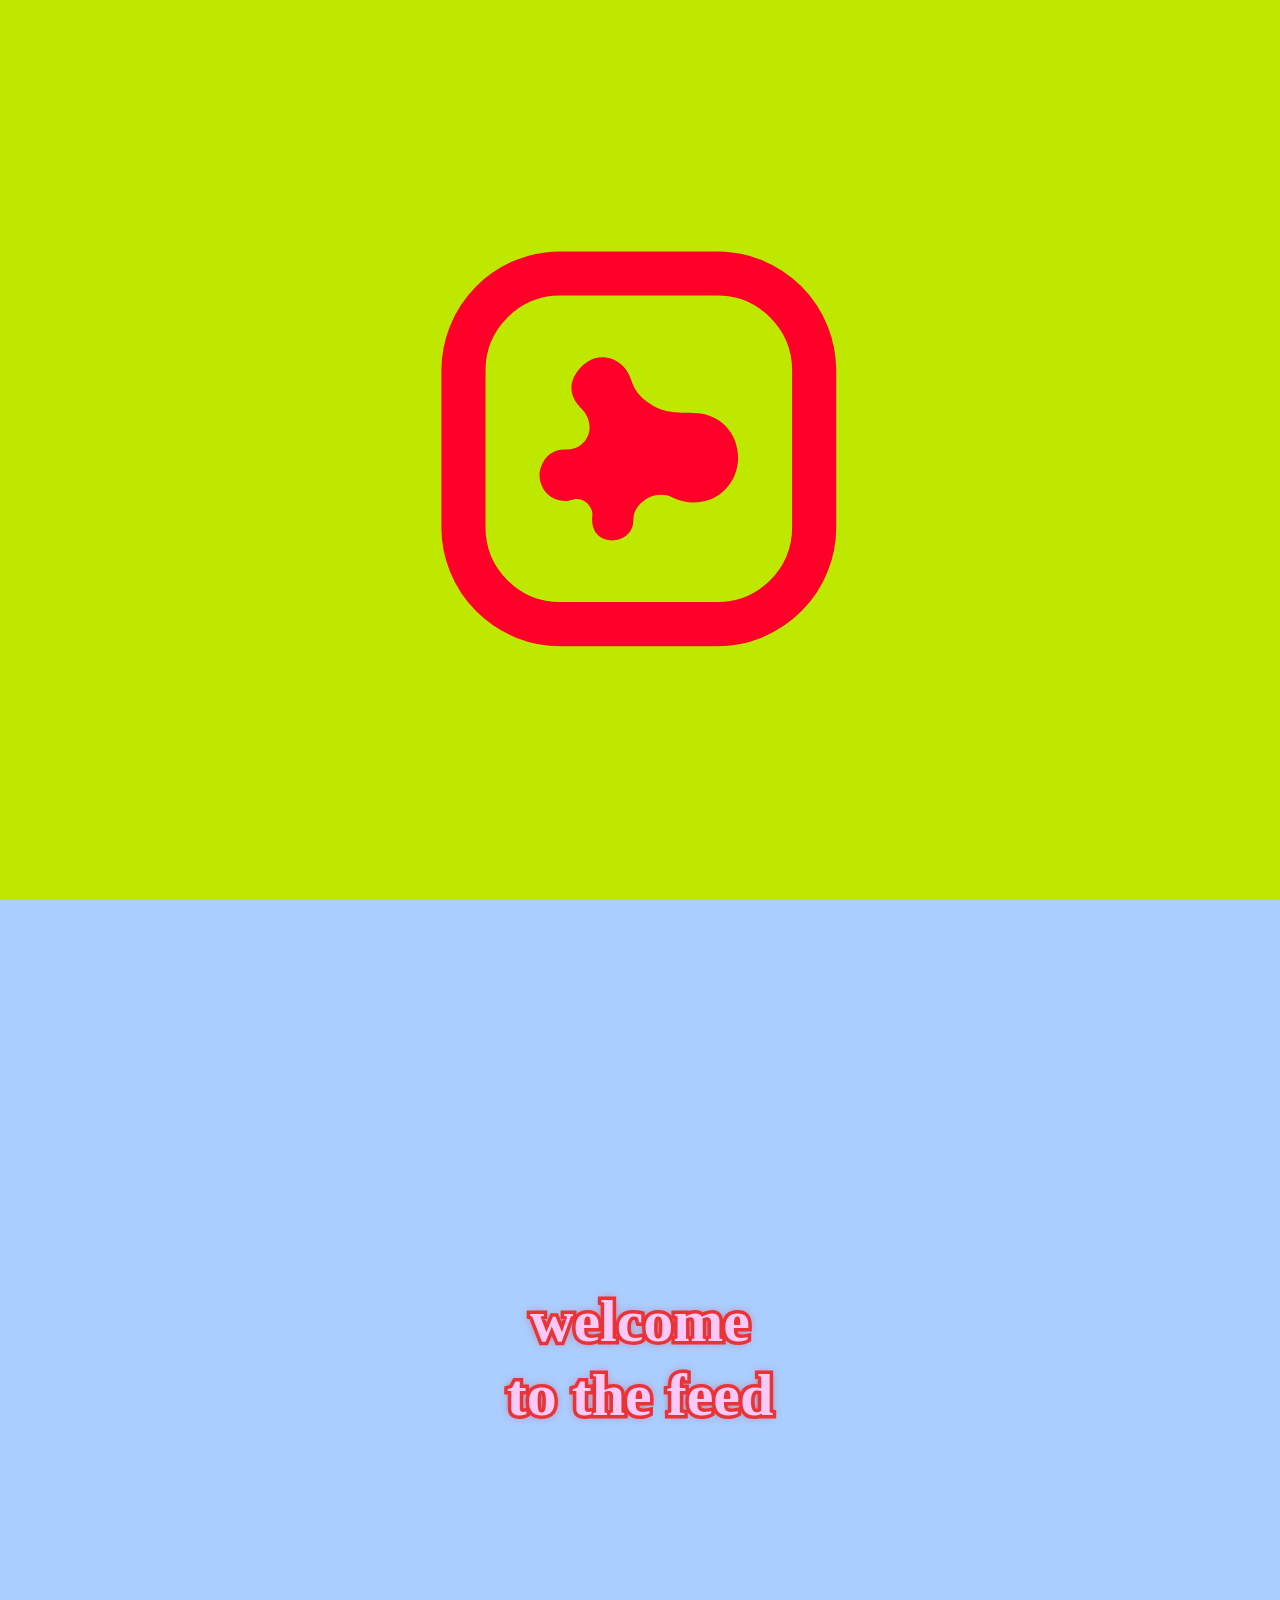
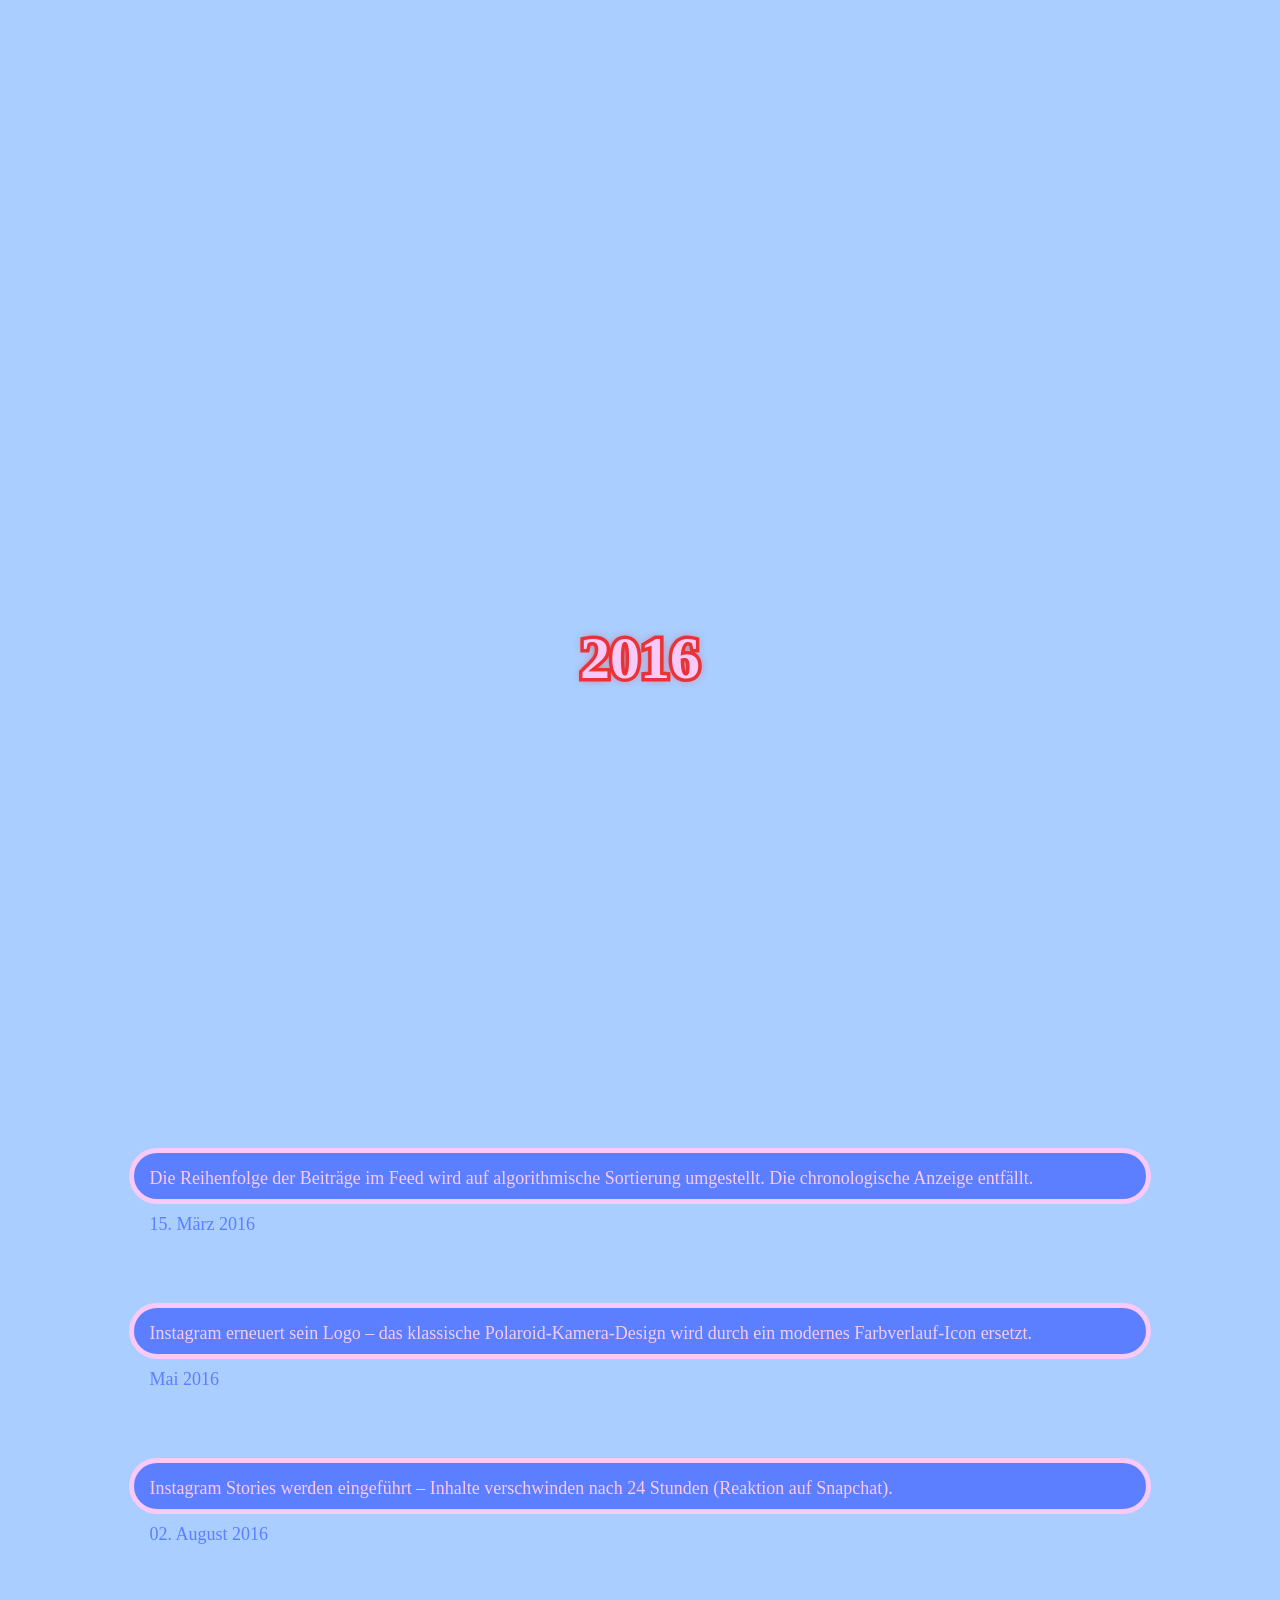
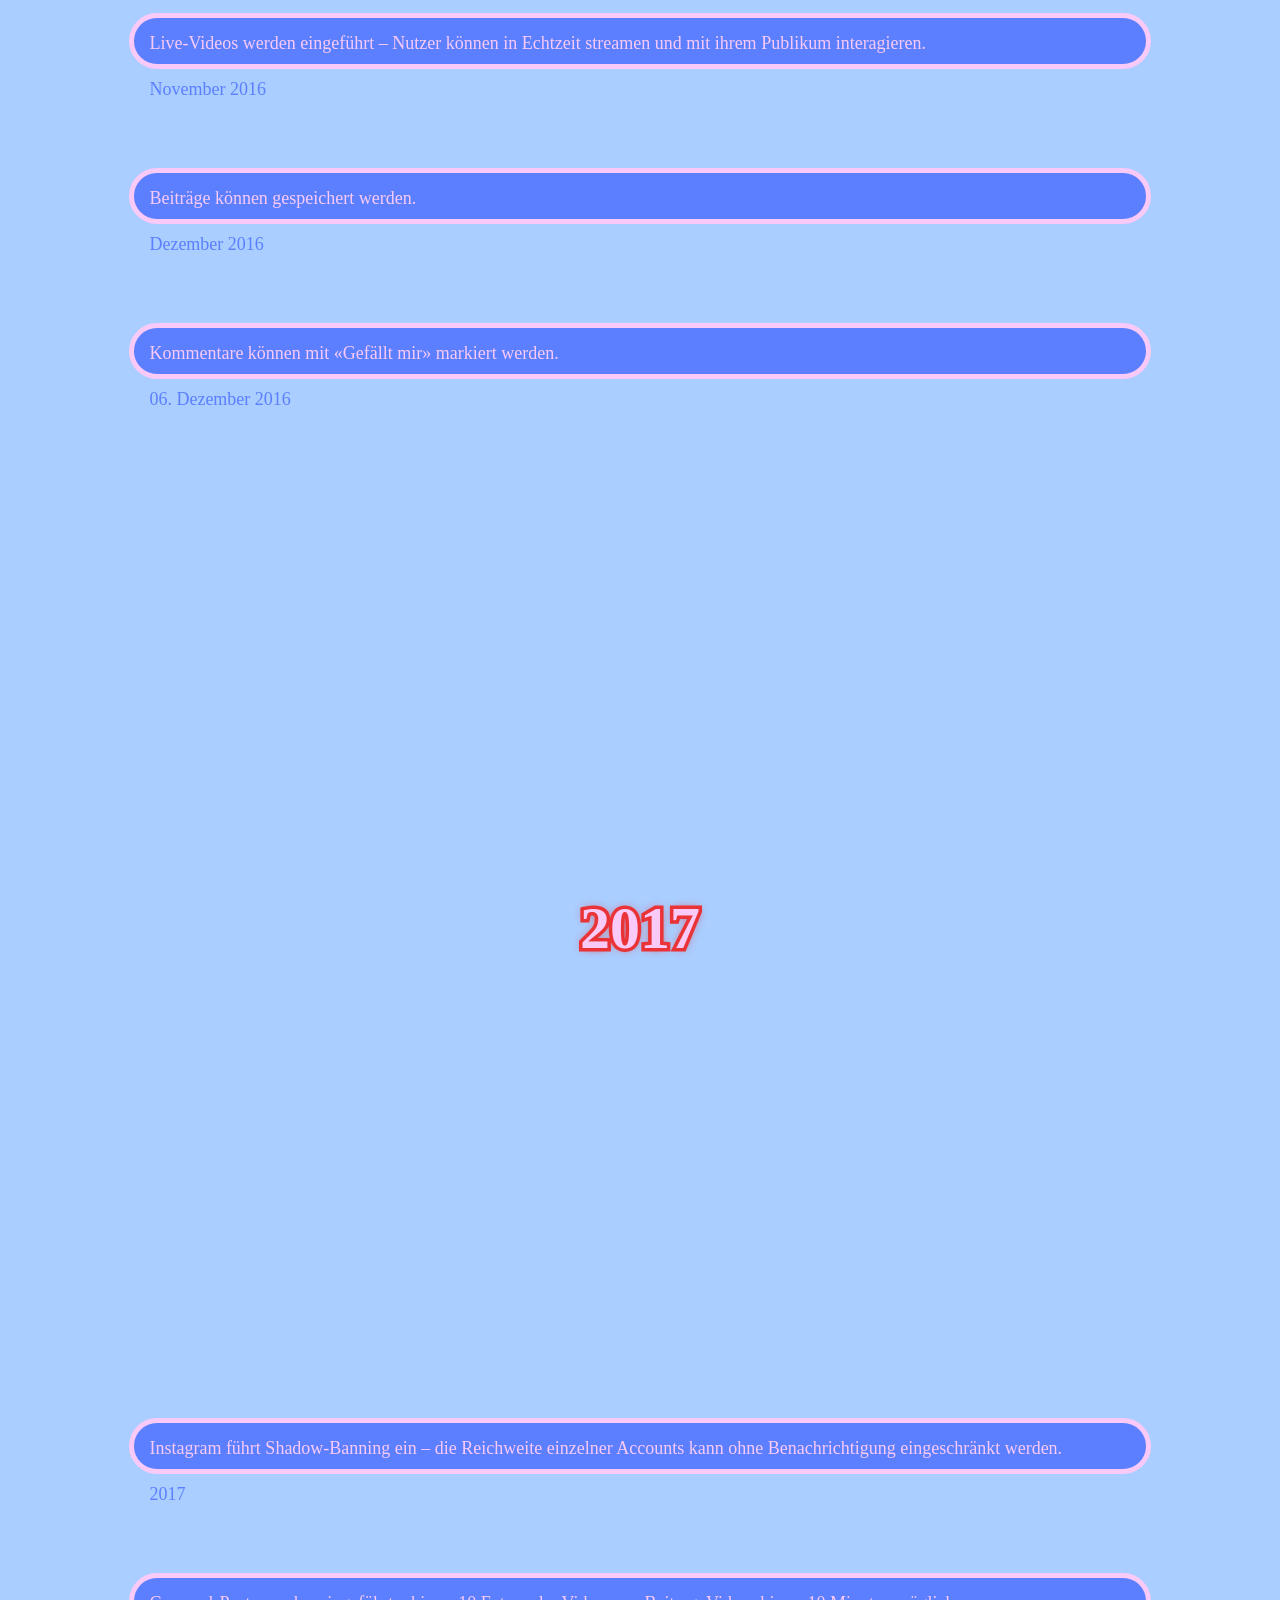
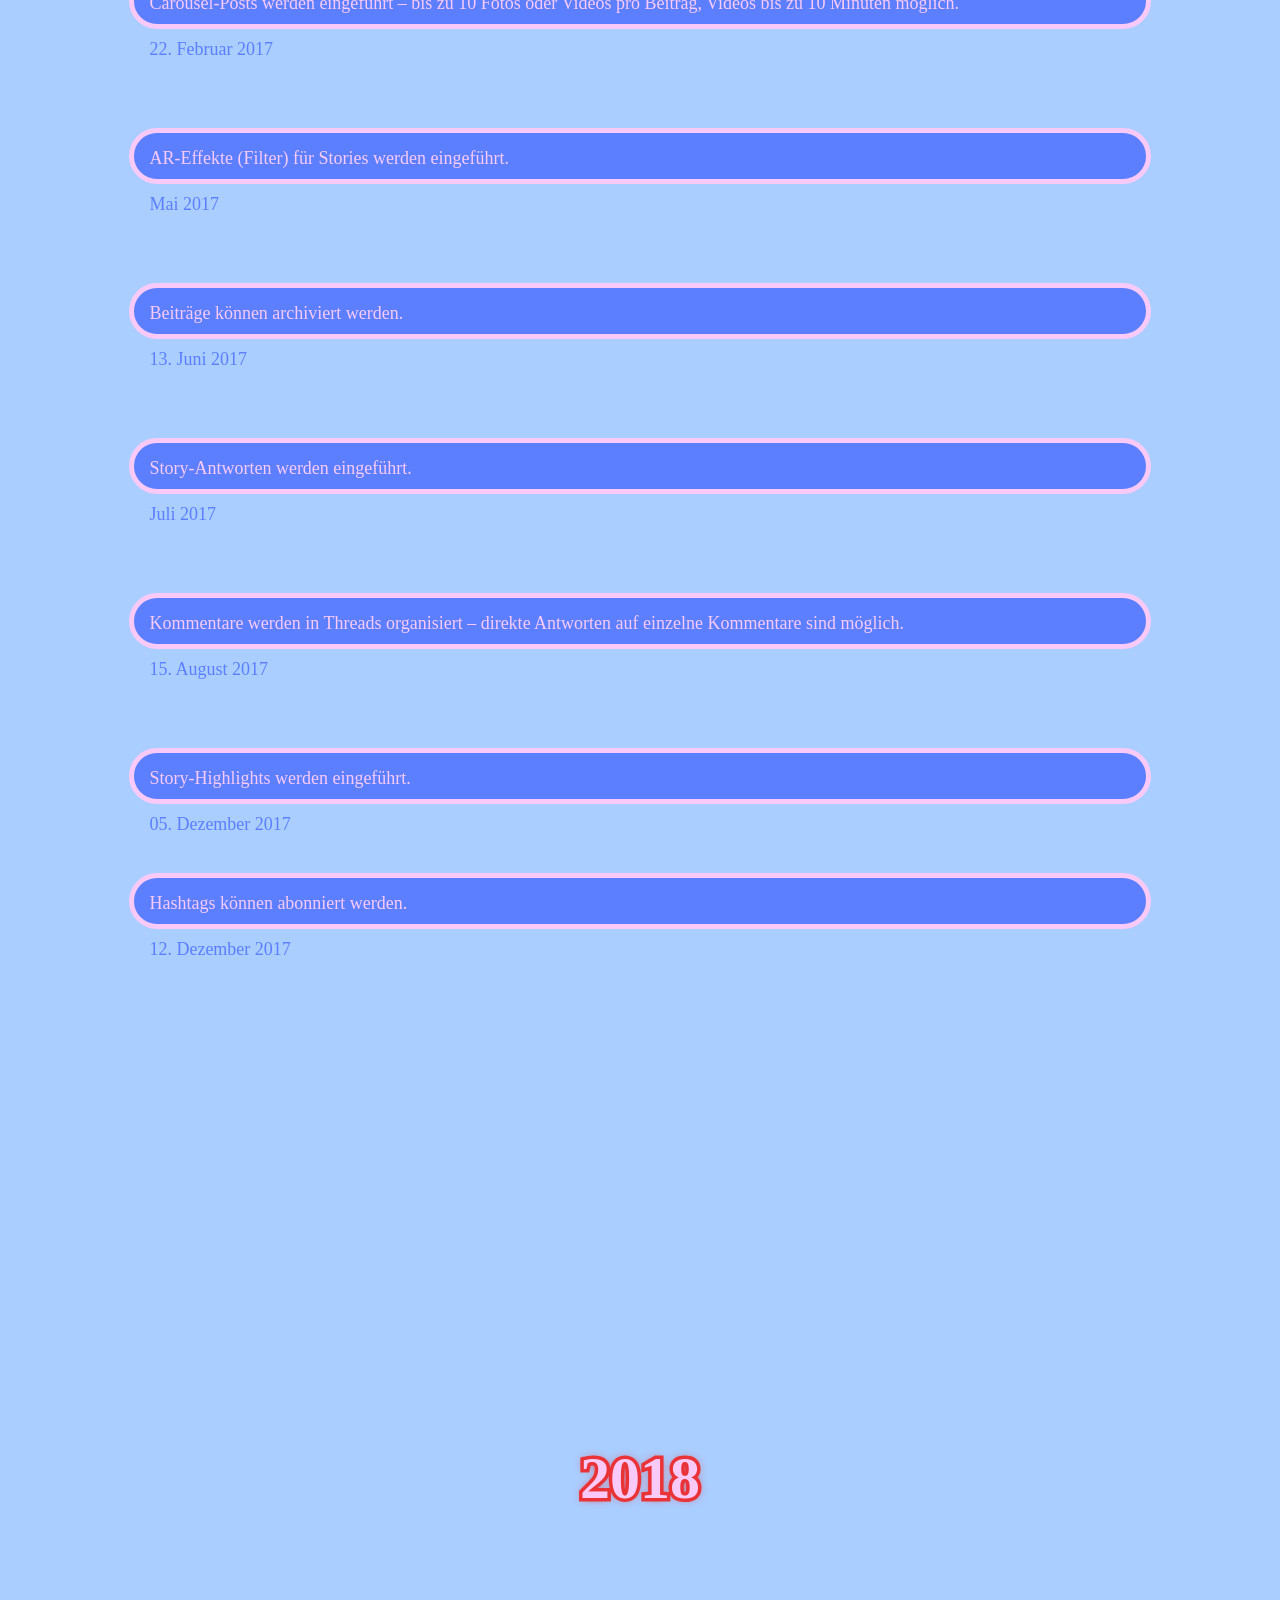
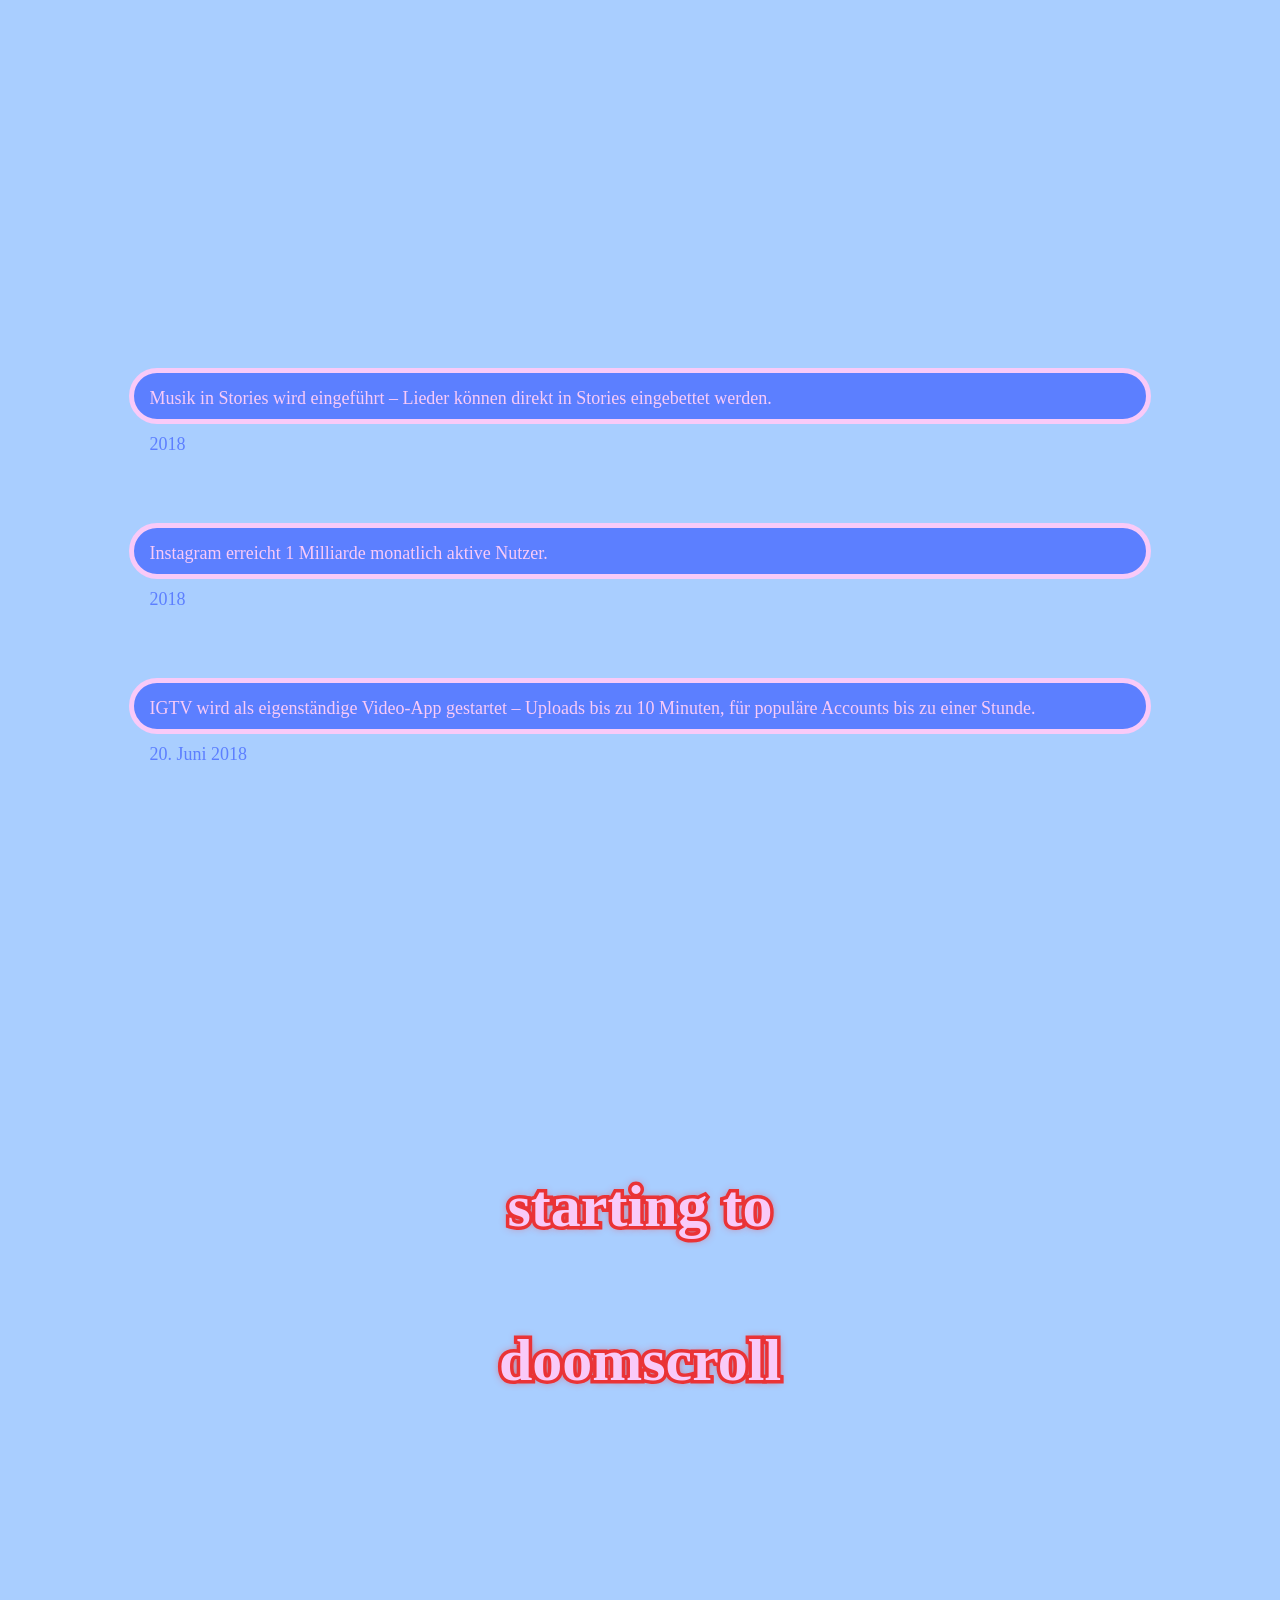
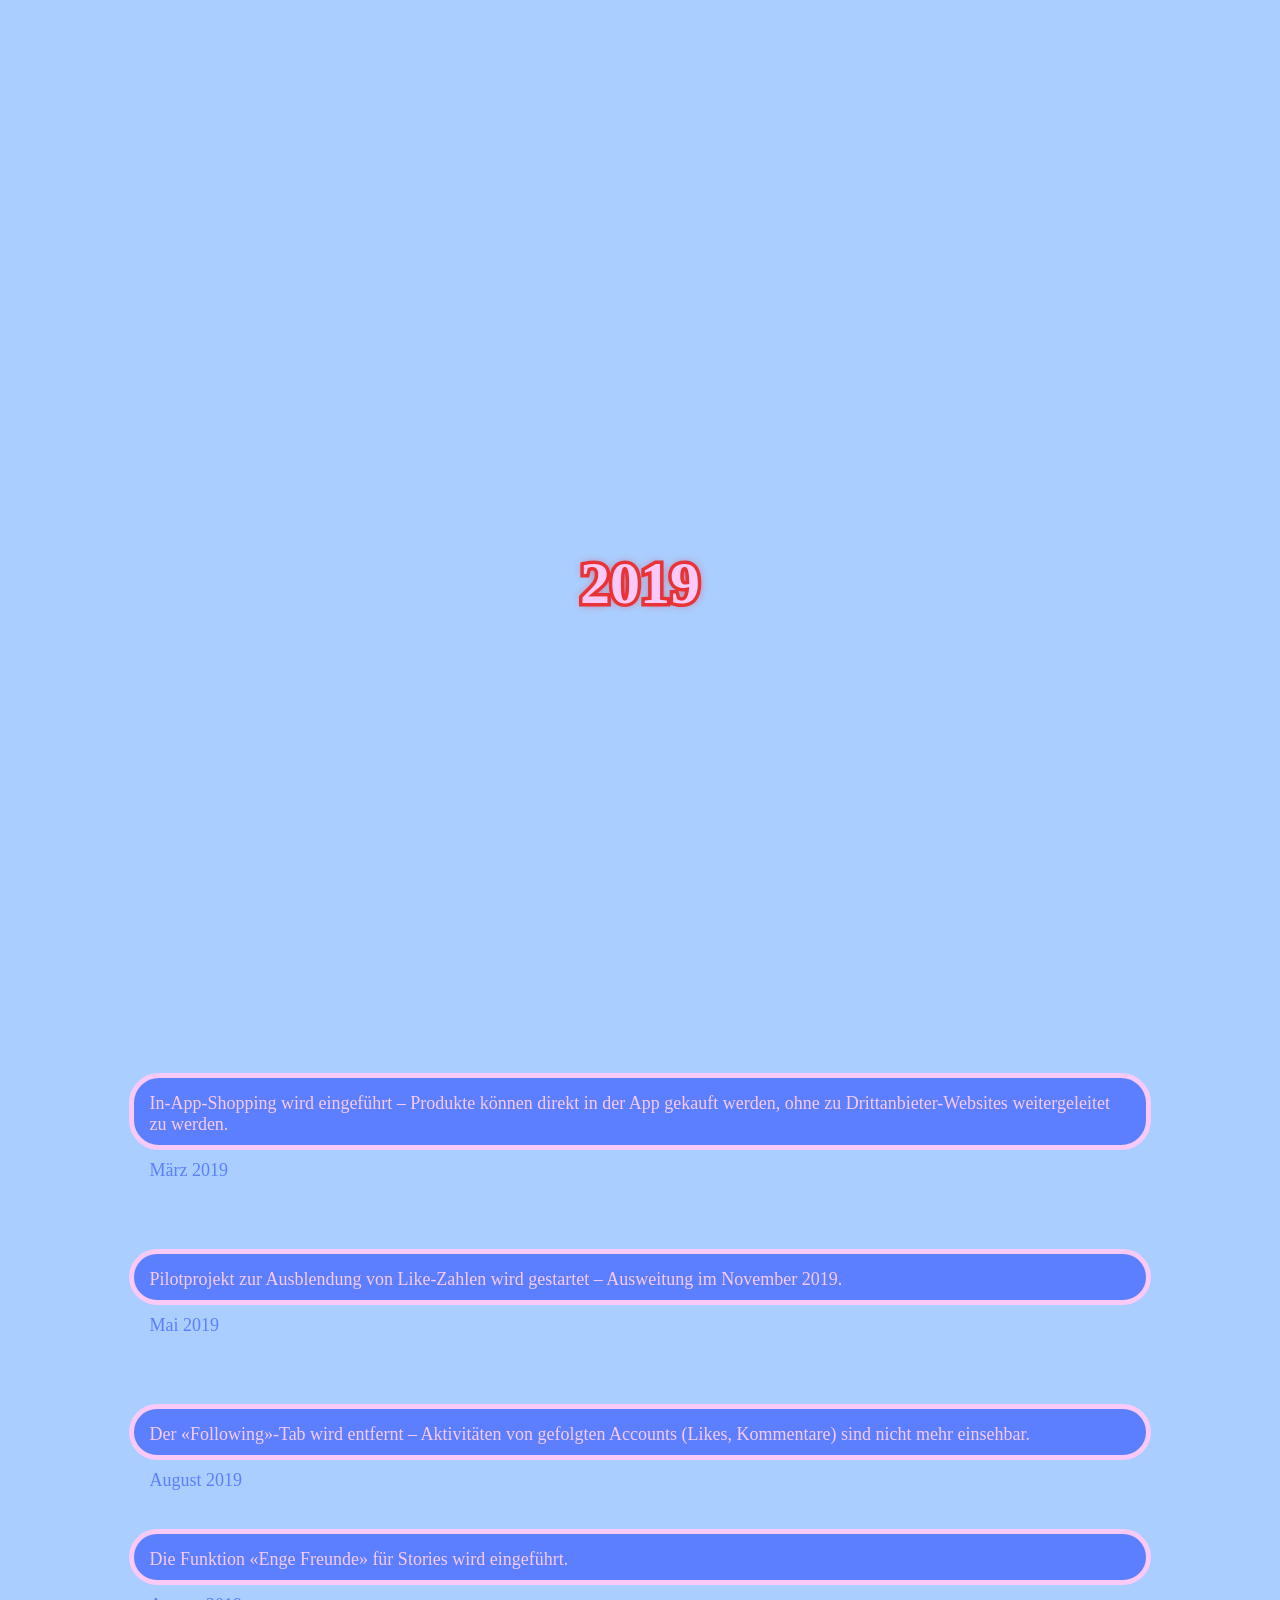
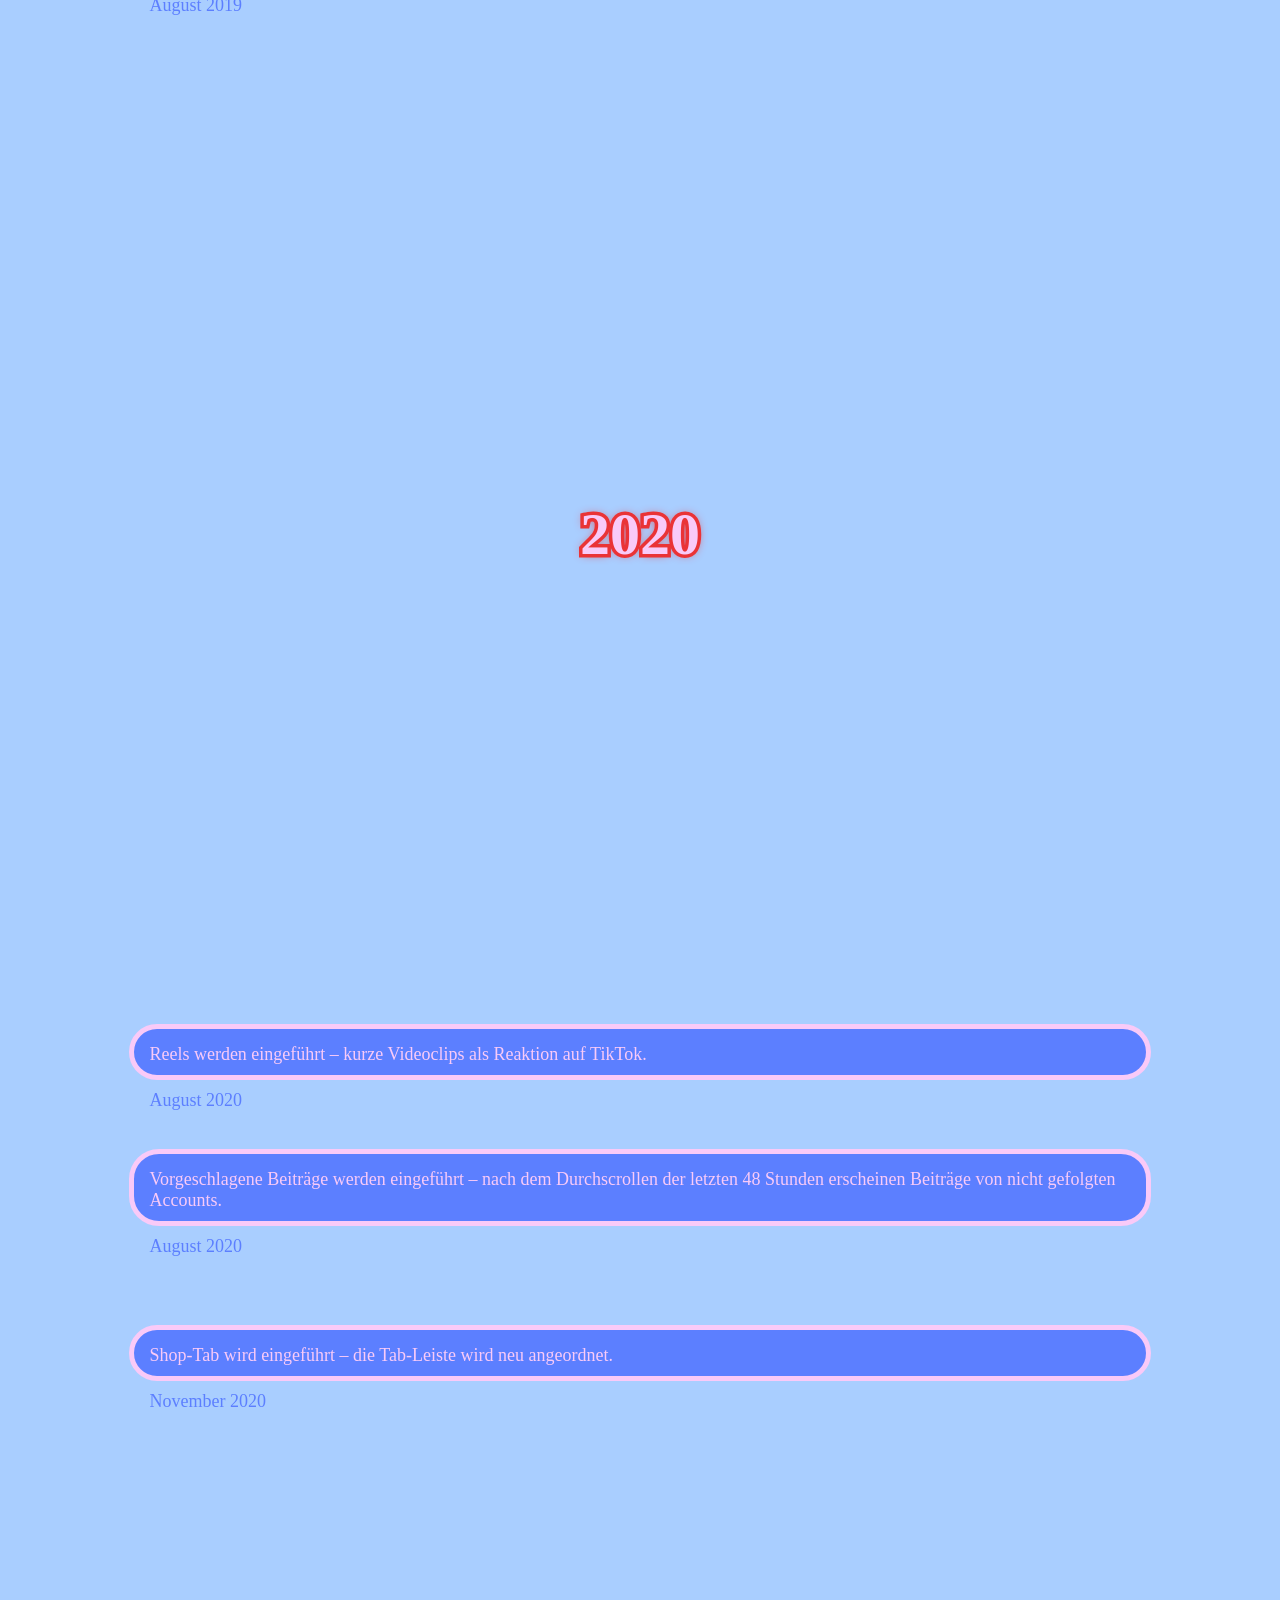
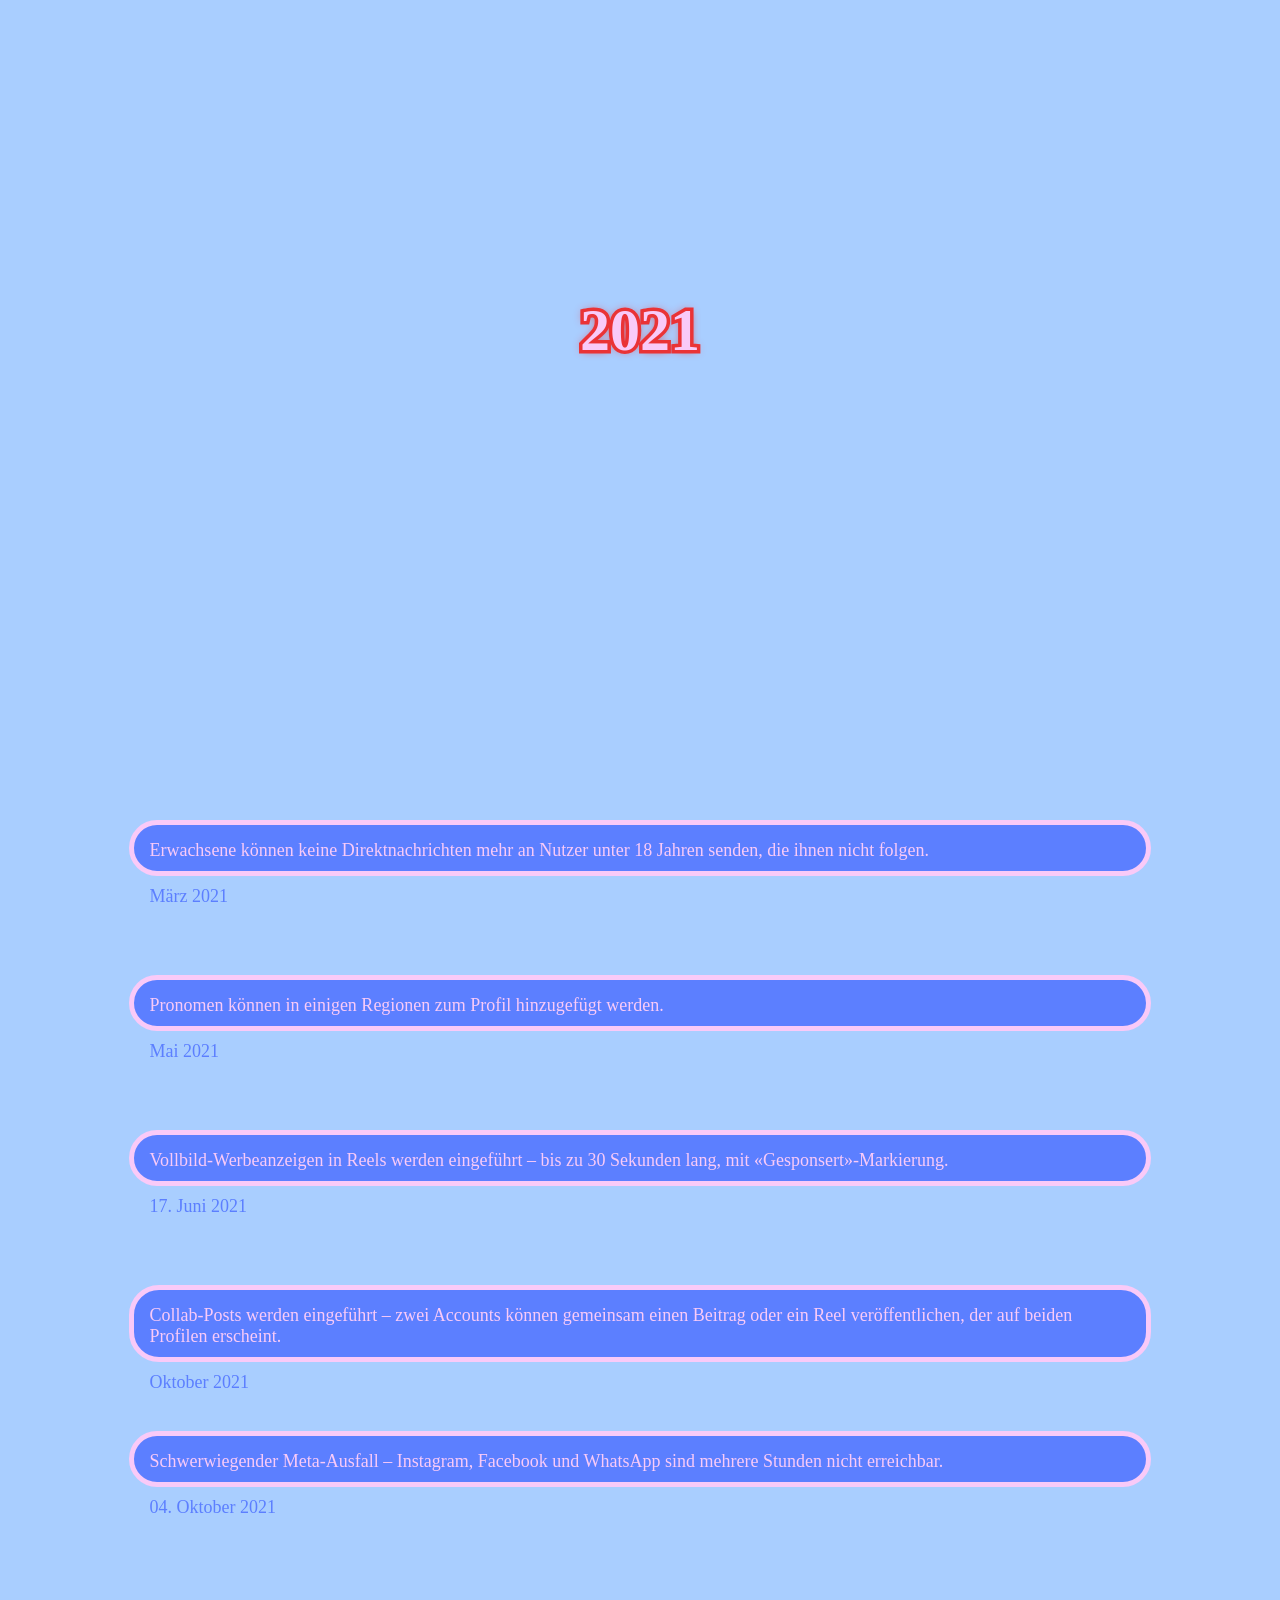
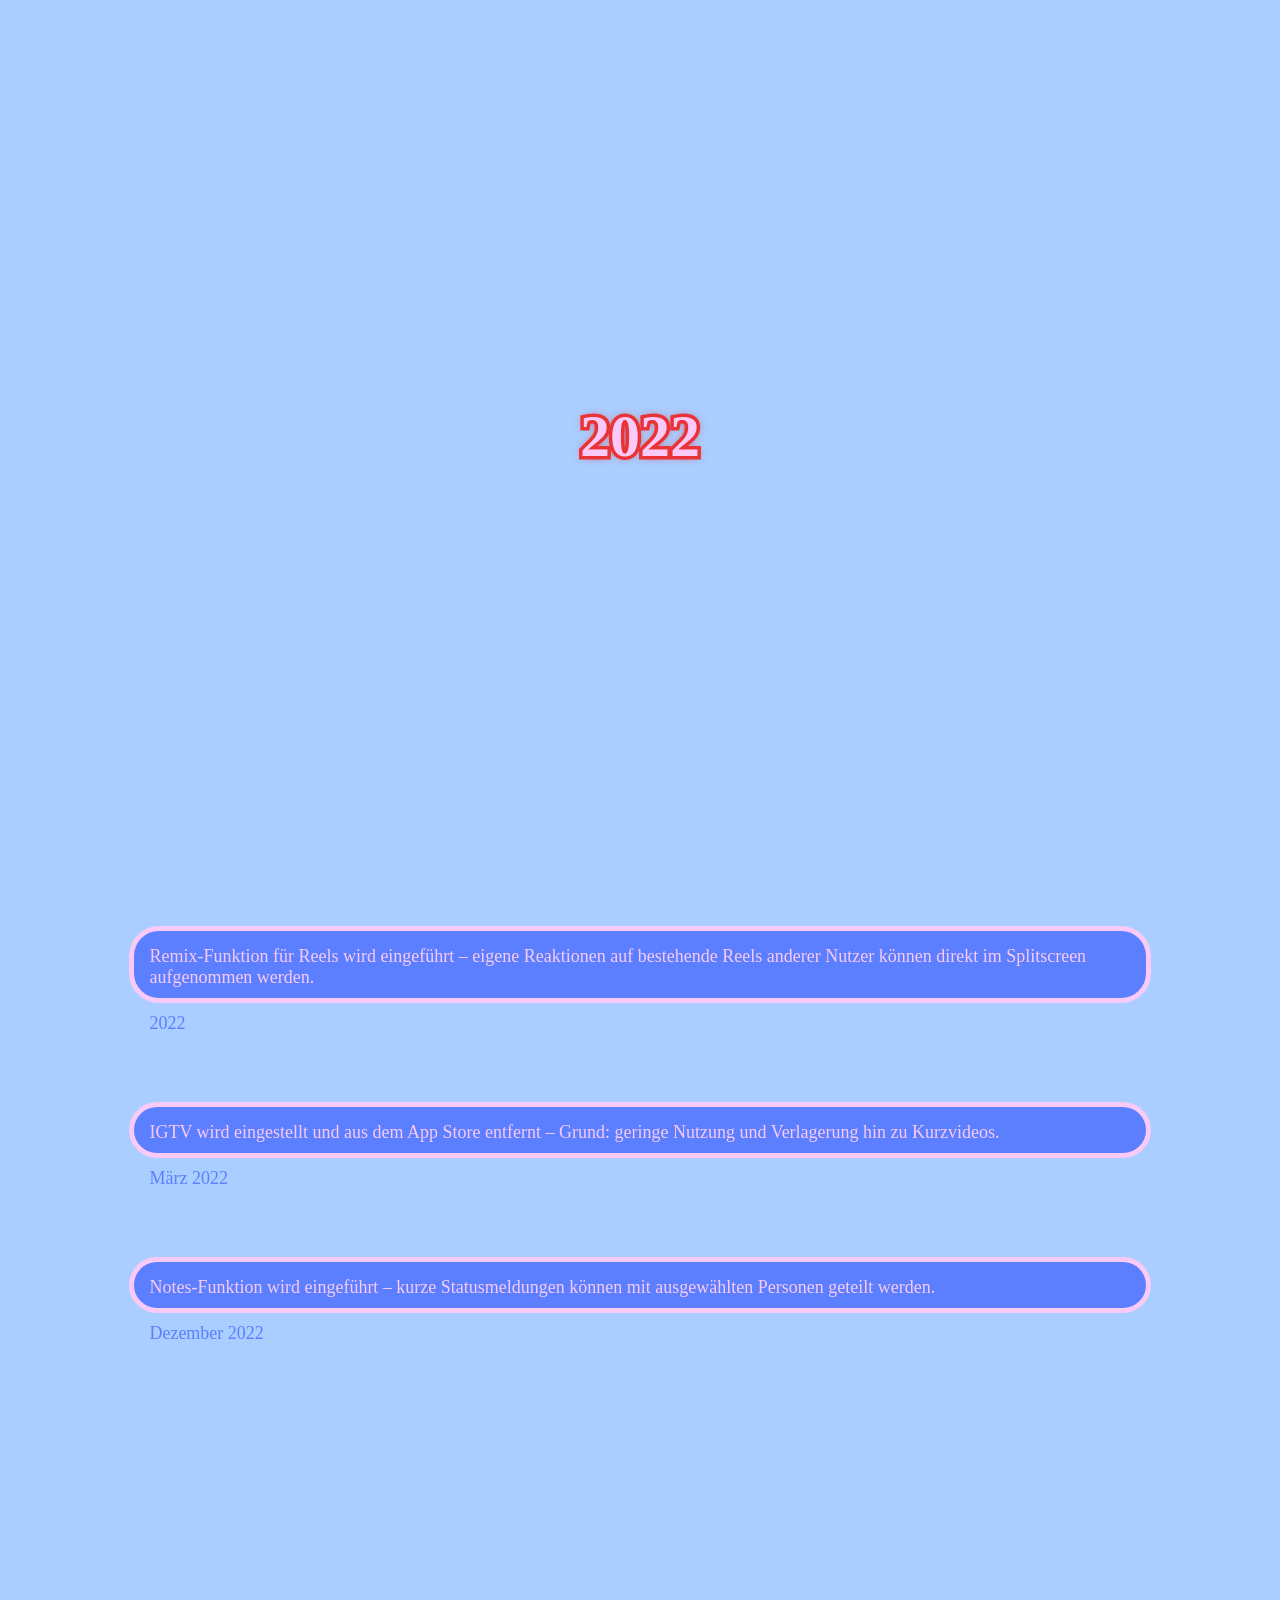
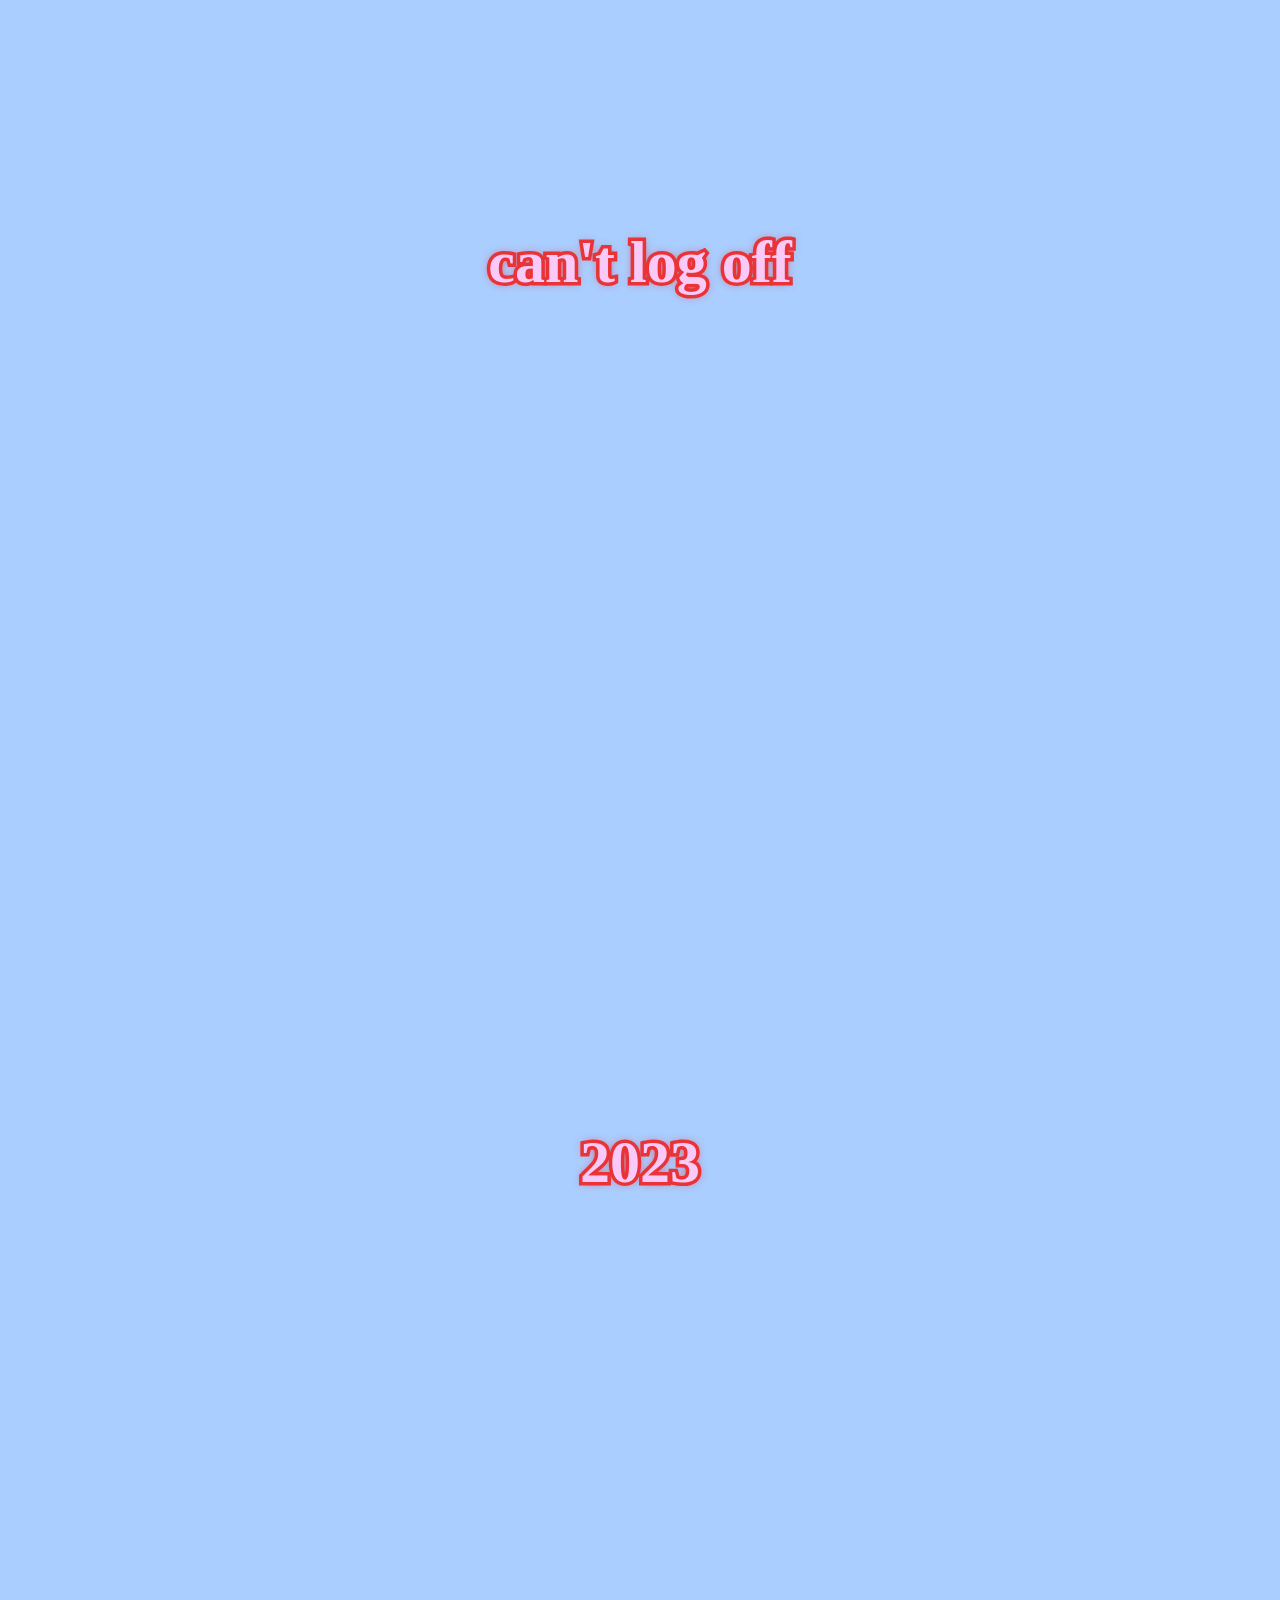
==== commit 5c941341: "all pots and all stories placed" ====
--- a/index.html
+++ b/index.html
@@ -50,7 +50,7 @@
 
   <!--  MARK: Navigation  -->
   <nav class="side-bar">
-    <a href="#title" class="era1-menu">↑ ▲ &#129045; &#129041;</a>
+    <a href="#title" class="era1-menu">▲</a>
     <a href="#era-1">
       <img src="img/SVGs/NAVIGATION ICON/navigation-icon-18.svg" class="era1-menu menu-icon1">
     </a>
@@ -71,7 +71,7 @@
     <a href="#j-2024" class="era3-menu" data-full="2024">24</a>
     <a href="#j-2025" class="era3-menu" data-full="2025">25</a>
     <a href="#j-2026" class="era3-menu" data-full="2026">26</a>
-    <a href="#Outro" class="era3-menu">↓ ▼ &#129047; &#129043;</a>
+    <a href="#Outro" class="era3-menu">▼</a>
   </nav>
 
   <div class="scroll-sections"></div>
@@ -119,8 +119,10 @@
           </button>
         </div>
       </div>
+
       <div class="headline-content">
         <p class="headline-text-era1">Brexit: Das war der denkwürdige 24. Juni im Live-Ticker</p>
+        <p class="headline-context"></p>
       </div>
     </div>
   </div>
@@ -132,23 +134,7 @@
         <!-- Spacer für den Titel -->
         <div class="title-spacer"></div>
         <!-- MARK: Intro-->
-        <section id="intro">
-          <div class="intro-text">
-            <p id="intro-typing" class="intro-block">
-              Das Internet war früher ein Ort. Für Digital Natives wie mich war es nie dieser Ort, sondern immer schon
-              als Moment Teil unseres Alltags.
-            </p>
-            <p id="intro-typing" class="intro-block">
-              Die ersten Begegnungen damit waren trotzdem besonders. Fast magisch. In
-              den Anfangsjahren wurde ungefiltert, ungestellt geteilt. Wir sind älter geworden, und Social Media
-              ebenfalls: Scroll für Scroll. Zwischen Überforderung, Gewohnheit
-              und echten Momenten der Nähe.
-            </p>
-            <p id="intro-typing" class="intro-block">
-              Die folgenden Scrolls sind ein Versuch, genau diese Beziehung sichtbar zu machen.
-            </p>
-          </div>
-        </section>
+
 
 
         <!-- ── MARK: ERA 1 ─────────────── -->
@@ -157,10 +143,15 @@
             <h2 class="era1 outline" data-text="welcome">welcome</h2>
             <h2 class="era1 outline" data-text="to the feed">to the feed</h2>
           </div>
+
           <div class="scroll-sections"></div>
 
           <!-- ── MARK: 2016 ─────────────── -->
           <section id="j-2016">
+
+            <div class="era-title">
+              <h2 class="era1 outline" data-text="2016">2016</h2>
+            </div>
 
             <div class="post-wrapper position1">
               <!-- Hauptbild -->
@@ -267,6 +258,12 @@
               </div>
             </div>
 
+            <div id="headline-trigger-2016-1"
+                data-headline-text="«Brexit: Das war der denkwürdige 24. Juni im Live-Ticker»"
+                data-headline-author="SRF News, 1. Juni 2016"
+                data-headline-context="Gotthard Basistunnel Eröffnung">
+            </div>
+
             <div class="post-wrapper position5">
               <!-- Hauptbild -->
               <div class="insta-post">
@@ -288,6 +285,12 @@
               </div>
             </div>
 
+            <div id="headline-trigger-2016-2"
+                data-headline-text="«Brexit: Das war der denkwürdige 24. Juni im Live-Ticker»"
+                data-headline-author="SRF News, 24. Juni 2016"
+                data-headline-context="Brexit — Briten stimmen für EU-Austritt">
+            </div>
+
             <div class="post-wrapper position6">
               <!-- Hauptbild -->
               <div class="insta-post">
@@ -308,6 +311,7 @@
                 <img src="img/2016/frame-post2016-06.webp">
               </div>
             </div>
+
 
             <div class="post-wrapper position7">
               <!-- Hauptbild -->
@@ -559,6 +563,12 @@
               </div>
             </div>
 
+            <div id="headline-trigger-2016-3"
+                data-headline-text="«Das war die historische Wahl: Donald Trump ist US-Präsident»"
+                data-headline-author="SRF News, 9. November 2016"
+                data-headline-context="Donald Trump gewinnt US-Präsidentschaftswahl">
+            </div>
+
             <div class="post-wrapper position5">
               <!-- Hauptbild -->
               <div class="insta-post">
@@ -619,6 +629,11 @@
               <p class="insta-update-date">06. Dezember 2016</p>
             </div>
 
+            <div id="headline-trigger-2016-4"
+                data-headline-text="«Letzter US-Soldat verlässt Afghanistan»"
+                data-headline-author="SRF News, 30. August 2021"
+                data-headline-context="US-Truppen ziehen aus Afghanistan ab">
+            </div>
 
             <div class="post-wrapper position7">
               <!-- Hauptbild -->
@@ -661,14 +676,14 @@
                 <img src="img/2016/frame-post2016-21.webp">
               </div>
             </div>
-
-            <!--MARK: TriggerHeadline-->
-            <div id="headline-trigger-2016"></div>
-
           </section>
 
           <!-- ── MARK: 2017 ─────────────── -->
           <section id="j-2017">
+
+            <div class="era-title">
+              <h2 class="era1 outline" data-text="2017">2017</h2>
+            </div>
 
             <div class="post-wrapper position1">
               <!-- Hauptbild -->
@@ -722,6 +737,12 @@
               </div>
             </div>
 
+            <div id="headline-trigger-2017-5"
+                data-headline-text="«Donald Trump ist Präsident – Das Protokoll zum Nachlesen»"
+                data-headline-author="SRF News, 20. Januar 2017"
+                data-headline-context="Trump Vereidigung">
+            </div>
+
             <div class="post-wrapper position3">
               <!-- Hauptbild -->
               <div class="insta-post">
@@ -900,6 +921,12 @@
               </div>
             </div>
 
+            <div id="headline-trigger-2017-9"
+                data-headline-text="«Präsident Macron, En Marche, EU»"
+                data-headline-author="SRF 10vor10, 8. Mai 2017"
+                data-headline-context="Macron wird Präsident Frankreichs">
+            </div>
+
             <div class="post-wrapper position5">
               <!-- Hauptbild -->
               <div class="insta-post">
@@ -929,6 +956,12 @@
               </div>
               <p class="insta-update-date">Mai 2017</p>
             </div>
+            
+            <div id="headline-trigger-2017-10"
+                data-headline-text="«Stimmvolk heisst Energiegesetz mit 58 Prozent gut»"
+                data-headline-author="SRF News, 21. Mai 2017"
+                data-headline-context="Energiestrategie 2050 / Atomausstieg">
+            </div>
 
             <div class="post-wrapper position2">
               <!-- Hauptbild -->
@@ -949,6 +982,12 @@
               <div class="insta-post ig-frame">
                 <img src="img/2017/frame-post2017-12.webp">
               </div>
+            </div>
+
+           <div id="headline-trigger-2017-6"
+                data-headline-text="«Eine Stadt in Trauer – das Protokoll zum Nachlesen»"
+                data-headline-author="SRF News, 23. Mai 2017"
+                data-headline-context="Manchester Anschlag Ariana Grande">
             </div>
 
             <div class="post-wrapper position3">
@@ -1032,7 +1071,6 @@
               <p class="insta-update-date">Juli 2017</p>
             </div>
 
-
             <div class="post-wrapper position5">
               <!-- Hauptbild -->
               <div class="insta-post">
@@ -1052,6 +1090,12 @@
               <div class="insta-post ig-frame">
                 <img src="img/2017/frame-post2017-16.webp">
               </div>
+            </div>
+
+            <div id="headline-trigger-2017-11"
+                data-headline-text="«Ignazio Cassis will die Schweiz ‹zusammenschmieden›»"
+                data-headline-author="SRF News, 20. September 2017"
+                data-headline-context="Ignazio Cassis wird Bundesrat">
             </div>
 
             <div class="insta-update" attr-delay-hold="500">
@@ -1189,6 +1233,12 @@
               </div>
             </div>
 
+            <div id="headline-trigger-2017-7"
+               data-headline-text="«90 Tote bei Selbstmordanschlag in Mogadischu»"
+               data-headline-author="SRF News, 14. Oktober 2017"
+               data-headline-context="Bombenanschlag Mogadischu">
+            </div>
+
             <div class="post-wrapper position5">
               <!-- Hauptbild -->
               <div class="insta-post">
@@ -1208,6 +1258,12 @@
               <div class="insta-post ig-frame">
                 <img src="img/2017/frame-post2017-23.webp">
               </div>
+            </div>
+
+            <div id="headline-trigger-2017-8"
+                data-headline-text="«#MeToo: Wie sieht es fünf Jahre später aus?»"
+                data-headline-author="SRF Kultur, Oktober 2022"
+                data-headline-context="Harvey Weinstein / MeToo">
             </div>
 
             <div class="post-wrapper position6">
@@ -1428,6 +1484,10 @@
           <!-- ── MARK: 2018 ─────────────── -->
           <section id="j-2018">
 
+            <div class="era-title">
+              <h2 class="era1 outline" data-text="2018">2018</h2>
+            </div>
+
             <div class="post-wrapper position7">
               <!-- Hauptbild -->
               <div class="insta-post">
@@ -1551,6 +1611,12 @@
               </div>
             </div>
 
+<div id="headline-trigger-2018-12"
+     data-headline-text="«Aufgebrachte Teenager bringen die Waffenlobby in Bedrängnis»"
+     data-headline-author="SRF News, 24. März 2018"
+     data-headline-context="March for Our Lives">
+</div>
+
             <div class="post-wrapper position1">
               <!-- Hauptbild -->
               <div class="insta-post">
@@ -1634,6 +1700,12 @@
                 <img src="img/2018/frame-post2018-09.webp">
               </div>
             </div>
+
+<div id="headline-trigger-2018-14"
+     data-headline-text="«Saudi-Arabien öffnet sich aus wirtschaftlicher Notwendigkeit»"
+     data-headline-author="SRF News, 27. September 2017"
+     data-headline-context="Saudi-Arabien erlaubt Frauen das Autofahren">
+</div>
 
             <div class="insta-update" attr-delay-hold="500">
               <div class="insta-update-content">
@@ -1644,2909 +1716,5373 @@
               </div>
               <p class="insta-update-date">20. Juni 2018</p>
             </div>
+
+            <div class="post-wrapper position3">
+              <!-- Hauptbild -->
+              <div class="insta-post">
+                <img src="img/2018/post2018-10.webp">
+              </div>
+              <!-- Floater 1 (rechts) — selbes Foto, automatisch in Shape 18 geschnitten -->
+              <div class="floater1 floater" attr-float-speed-y="-1000" attr-float-speed-x="15" attr-scale="1.5">
+                <img src="img/2018/post2018-10.webp">
+              </div>
+
+              <!-- Floater 2 (links-unten) — selbes Foto, automatisch in Shape 17 geschnitten -->
+              <div class="floater2 floater" attr-float-speed-y="-300" attr-float-speed-x="5" attr-scale="1">
+                <img src="img/2018/post2018-10.webp">
+              </div>
+
+              <!-- Post-Frame (bleibt immer gleich) -->
+              <div class="insta-post ig-frame">
+                <img src="img/2018/frame-post2018-10.webp">
+              </div>
+            </div>
+
+            <div class="post-wrapper position6">
+              <!-- Hauptbild -->
+              <div class="insta-post">
+                <img src="img/2018/post2018-11.webp">
+              </div>
+              <!-- Floater 1 (rechts) — selbes Foto, automatisch in Shape 18 geschnitten -->
+              <div class="floater1 floater" attr-float-speed-y="-1000" attr-float-speed-x="15" attr-scale="1.5">
+                <img src="img/2018/post2018-11.webp">
+              </div>
+
+              <!-- Floater 2 (links-unten) — selbes Foto, automatisch in Shape 17 geschnitten -->
+              <div class="floater2 floater" attr-float-speed-y="-300" attr-float-speed-x="5" attr-scale="1">
+                <img src="img/2018/post2018-11.webp">
+              </div>
+
+              <!-- Post-Frame (bleibt immer gleich) -->
+              <div class="insta-post ig-frame">
+                <img src="img/2018/frame-post2018-11.webp">
+              </div>
+            </div>
+
+            <div class="post-wrapper position4">
+              <!-- Hauptbild -->
+              <div class="insta-post">
+                <img src="img/2018/post2018-12.webp">
+              </div>
+              <!-- Floater 1 (rechts) — selbes Foto, automatisch in Shape 18 geschnitten -->
+              <div class="floater1 floater" attr-float-speed-y="-1000" attr-float-speed-x="15" attr-scale="1.5">
+                <img src="img/2018/post2018-12.webp">
+              </div>
+
+              <!-- Floater 2 (links-unten) — selbes Foto, automatisch in Shape 17 geschnitten -->
+              <div class="floater2 floater" attr-float-speed-y="-300" attr-float-speed-x="5" attr-scale="1">
+                <img src="img/2018/post2018-12.webp">
+              </div>
+
+              <!-- Post-Frame (bleibt immer gleich) -->
+              <div class="insta-post ig-frame">
+                <img src="img/2018/frame-post2018-12.webp">
+              </div>
+            </div>
+
+            <div class="post-wrapper position7">
+              <!-- Hauptbild -->
+              <div class="insta-post">
+                <img src="img/2018/post2018-13.webp">
+              </div>
+              <!-- Floater 1 (rechts) — selbes Foto, automatisch in Shape 18 geschnitten -->
+              <div class="floater1 floater" attr-float-speed-y="-1000" attr-float-speed-x="15" attr-scale="1.5">
+                <img src="img/2018/post2018-13.webp">
+              </div>
+
+              <!-- Floater 2 (links-unten) — selbes Foto, automatisch in Shape 17 geschnitten -->
+              <div class="floater2 floater" attr-float-speed-y="-300" attr-float-speed-x="5" attr-scale="1">
+                <img src="img/2018/post2018-13.webp">
+              </div>
+
+              <!-- Post-Frame (bleibt immer gleich) -->
+              <div class="insta-post ig-frame">
+                <img src="img/2018/frame-post2018-13.webp">
+              </div>
+            </div>
+
+<div id="headline-trigger-2018-13"
+     data-headline-text="«Alle zwölf Buben und ihr Trainer gerettet»"
+     data-headline-author="SRF News, 10. Juli 2018"
+     data-headline-context="Thailand Höhlenrettung">
+</div>
+
+            <div class="post-wrapper position5">
+              <!-- Hauptbild -->
+              <div class="insta-post">
+                <img src="img/2018/post2018-14.webp">
+              </div>
+              <!-- Floater 1 (rechts) — selbes Foto, automatisch in Shape 18 geschnitten -->
+              <div class="floater1 floater" attr-float-speed-y="-1000" attr-float-speed-x="15" attr-scale="1.5">
+                <img src="img/2018/post2018-14.webp">
+              </div>
+
+              <!-- Floater 2 (links-unten) — selbes Foto, automatisch in Shape 17 geschnitten -->
+              <div class="floater2 floater" attr-float-speed-y="-300" attr-float-speed-x="5" attr-scale="1">
+                <img src="img/2018/post2018-14.webp">
+              </div>
+
+              <!-- Post-Frame (bleibt immer gleich) -->
+              <div class="insta-post ig-frame">
+                <img src="img/2018/frame-post2018-14.webp">
+              </div>
+            </div>
+
+            <div class="post-wrapper position3">
+              <!-- Hauptbild -->
+              <div class="insta-post">
+                <img src="img/2018/post2018-15.webp">
+              </div>
+              <!-- Floater 1 (rechts) — selbes Foto, automatisch in Shape 18 geschnitten -->
+              <div class="floater1 floater" attr-float-speed-y="-1000" attr-float-speed-x="15" attr-scale="1.5">
+                <img src="img/2018/post2018-15.webp">
+              </div>
+
+              <!-- Floater 2 (links-unten) — selbes Foto, automatisch in Shape 17 geschnitten -->
+              <div class="floater2 floater" attr-float-speed-y="-300" attr-float-speed-x="5" attr-scale="1">
+                <img src="img/2018/post2018-15.webp">
+              </div>
+
+              <!-- Post-Frame (bleibt immer gleich) -->
+              <div class="insta-post ig-frame">
+                <img src="img/2018/frame-post2018-15.webp">
+              </div>
+            </div>
+
+            <div class="post-wrapper position1">
+              <!-- Hauptbild -->
+              <div class="insta-post">
+                <img src="img/2018/post2018-16.webp">
+              </div>
+              <!-- Floater 1 (rechts) — selbes Foto, automatisch in Shape 18 geschnitten -->
+              <div class="floater1 floater" attr-float-speed-y="-1000" attr-float-speed-x="15" attr-scale="1.5">
+                <img src="img/2018/post2018-16.webp">
+              </div>
+
+              <!-- Floater 2 (links-unten) — selbes Foto, automatisch in Shape 17 geschnitten -->
+              <div class="floater2 floater" attr-float-speed-y="-300" attr-float-speed-x="5" attr-scale="1">
+                <img src="img/2018/post2018-16.webp">
+              </div>
+
+              <!-- Post-Frame (bleibt immer gleich) -->
+              <div class="insta-post ig-frame">
+                <img src="img/2018/frame-post2018-16.webp">
+              </div>
+            </div>
+
+            <div class="post-wrapper position6">
+              <!-- Hauptbild -->
+              <div class="insta-post">
+                <img src="img/2018/post2018-17.webp">
+              </div>
+              <!-- Floater 1 (rechts) — selbes Foto, automatisch in Shape 18 geschnitten -->
+              <div class="floater1 floater" attr-float-speed-y="-1000" attr-float-speed-x="15" attr-scale="1.5">
+                <img src="img/2018/post2018-17.webp">
+              </div>
+
+              <!-- Floater 2 (links-unten) — selbes Foto, automatisch in Shape 17 geschnitten -->
+              <div class="floater2 floater" attr-float-speed-y="-300" attr-float-speed-x="5" attr-scale="1">
+                <img src="img/2018/post2018-17.webp">
+              </div>
+
+              <!-- Post-Frame (bleibt immer gleich) -->
+              <div class="insta-post ig-frame">
+                <img src="img/2018/frame-post2018-17.webp">
+              </div>
+            </div>
+
+            <div class="post-wrapper position4">
+              <!-- Hauptbild -->
+              <div class="insta-post">
+                <img src="img/2018/post2018-18.webp">
+              </div>
+              <!-- Floater 1 (rechts) — selbes Foto, automatisch in Shape 18 geschnitten -->
+              <div class="floater1 floater" attr-float-speed-y="-1000" attr-float-speed-x="15" attr-scale="1.5">
+                <img src="img/2018/post2018-18.webp">
+              </div>
+
+              <!-- Floater 2 (links-unten) — selbes Foto, automatisch in Shape 17 geschnitten -->
+              <div class="floater2 floater" attr-float-speed-y="-300" attr-float-speed-x="5" attr-scale="1">
+                <img src="img/2018/post2018-18.webp">
+              </div>
+
+              <!-- Post-Frame (bleibt immer gleich) -->
+              <div class="insta-post ig-frame">
+                <img src="img/2018/frame-post2018-18.webp">
+              </div>
+            </div>
+
+            <div class="post-wrapper position2">
+              <!-- Hauptbild -->
+              <div class="insta-post">
+                <img src="img/2018/post2018-19.webp">
+              </div>
+              <!-- Floater 1 (rechts) — selbes Foto, automatisch in Shape 18 geschnitten -->
+              <div class="floater1 floater" attr-float-speed-y="-1000" attr-float-speed-x="15" attr-scale="1.5">
+                <img src="img/2018/post2018-19.webp">
+              </div>
+
+              <!-- Floater 2 (links-unten) — selbes Foto, automatisch in Shape 17 geschnitten -->
+              <div class="floater2 floater" attr-float-speed-y="-300" attr-float-speed-x="5" attr-scale="1">
+                <img src="img/2018/post2018-19.webp">
+              </div>
+
+              <!-- Post-Frame (bleibt immer gleich) -->
+              <div class="insta-post ig-frame">
+                <img src="img/2018/frame-post2018-19.webp">
+              </div>
+            </div>
+
+            <div class="post-wrapper position7">
+              <!-- Hauptbild -->
+              <div class="insta-post">
+                <img src="img/2018/post2018-20.webp">
+              </div>
+              <!-- Floater 1 (rechts) — selbes Foto, automatisch in Shape 18 geschnitten -->
+              <div class="floater1 floater" attr-float-speed-y="-1000" attr-float-speed-x="15" attr-scale="1.5">
+                <img src="img/2018/post2018-20.webp">
+              </div>
+
+              <!-- Floater 2 (links-unten) — selbes Foto, automatisch in Shape 17 geschnitten -->
+              <div class="floater2 floater" attr-float-speed-y="-300" attr-float-speed-x="5" attr-scale="1">
+                <img src="img/2018/post2018-20.webp">
+              </div>
+
+              <!-- Post-Frame (bleibt immer gleich) -->
+              <div class="insta-post ig-frame">
+                <img src="img/2018/frame-post2018-20.webp">
+              </div>
+            </div>
+
+            <div class="post-wrapper position4">
+              <!-- Hauptbild -->
+              <div class="insta-post">
+                <img src="img/2018/post2018-21.webp">
+              </div>
+              <!-- Floater 1 (rechts) — selbes Foto, automatisch in Shape 18 geschnitten -->
+              <div class="floater1 floater" attr-float-speed-y="-1000" attr-float-speed-x="15" attr-scale="1.5">
+                <img src="img/2018/post2018-21.webp">
+              </div>
+
+              <!-- Floater 2 (links-unten) — selbes Foto, automatisch in Shape 17 geschnitten -->
+              <div class="floater2 floater" attr-float-speed-y="-300" attr-float-speed-x="5" attr-scale="1">
+                <img src="img/2018/post2018-21.webp">
+              </div>
+
+              <!-- Post-Frame (bleibt immer gleich) -->
+              <div class="insta-post ig-frame">
+                <img src="img/2018/frame-post2018-21.webp">
+              </div>
+            </div>
+
+            <div class="post-wrapper position1">
+              <!-- Hauptbild -->
+              <div class="insta-post">
+                <img src="img/2018/post2018-22.webp">
+              </div>
+              <!-- Floater 1 (rechts) — selbes Foto, automatisch in Shape 18 geschnitten -->
+              <div class="floater1 floater" attr-float-speed-y="-1000" attr-float-speed-x="15" attr-scale="1.5">
+                <img src="img/2018/post2018-22.webp">
+              </div>
+
+              <!-- Floater 2 (links-unten) — selbes Foto, automatisch in Shape 17 geschnitten -->
+              <div class="floater2 floater" attr-float-speed-y="-300" attr-float-speed-x="5" attr-scale="1">
+                <img src="img/2018/post2018-22.webp">
+              </div>
+
+              <!-- Post-Frame (bleibt immer gleich) -->
+              <div class="insta-post ig-frame">
+                <img src="img/2018/frame-post2018-22.webp">
+              </div>
+            </div>
+
+            <div class="post-wrapper position3">
+              <!-- Hauptbild -->
+              <div class="insta-post">
+                <img src="img/2018/post2018-23.webp">
+              </div>
+              <!-- Floater 1 (rechts) — selbes Foto, automatisch in Shape 18 geschnitten -->
+              <div class="floater1 floater" attr-float-speed-y="-1000" attr-float-speed-x="15" attr-scale="1.5">
+                <img src="img/2018/post2018-23.webp">
+              </div>
+
+              <!-- Floater 2 (links-unten) — selbes Foto, automatisch in Shape 17 geschnitten -->
+              <div class="floater2 floater" attr-float-speed-y="-300" attr-float-speed-x="5" attr-scale="1">
+                <img src="img/2018/post2018-23.webp">
+              </div>
+
+              <!-- Post-Frame (bleibt immer gleich) -->
+              <div class="insta-post ig-frame">
+                <img src="img/2018/frame-post2018-23.webp">
+              </div>
+            </div>
+
+            <div class="post-wrapper position6">
+              <!-- Hauptbild -->
+              <div class="insta-post">
+                <img src="img/2018/post2018-24.webp">
+              </div>
+              <!-- Floater 1 (rechts) — selbes Foto, automatisch in Shape 18 geschnitten -->
+              <div class="floater1 floater" attr-float-speed-y="-1000" attr-float-speed-x="15" attr-scale="1.5">
+                <img src="img/2018/post2018-24.webp">
+              </div>
+
+              <!-- Floater 2 (links-unten) — selbes Foto, automatisch in Shape 17 geschnitten -->
+              <div class="floater2 floater" attr-float-speed-y="-300" attr-float-speed-x="5" attr-scale="1">
+                <img src="img/2018/post2018-24.webp">
+              </div>
+
+              <!-- Post-Frame (bleibt immer gleich) -->
+              <div class="insta-post ig-frame">
+                <img src="img/2018/frame-post2018-24.webp">
+              </div>
+            </div>
+
+            <div class="post-wrapper position5">
+              <!-- Hauptbild -->
+              <div class="insta-post">
+                <img src="img/2018/post2018-25.webp">
+              </div>
+              <!-- Floater 1 (rechts) — selbes Foto, automatisch in Shape 18 geschnitten -->
+              <div class="floater1 floater" attr-float-speed-y="-1000" attr-float-speed-x="15" attr-scale="1.5">
+                <img src="img/2018/post2018-25.webp">
+              </div>
+
+              <!-- Floater 2 (links-unten) — selbes Foto, automatisch in Shape 17 geschnitten -->
+              <div class="floater2 floater" attr-float-speed-y="-300" attr-float-speed-x="5" attr-scale="1">
+                <img src="img/2018/post2018-25.webp">
+              </div>
+
+              <!-- Post-Frame (bleibt immer gleich) -->
+              <div class="insta-post ig-frame">
+                <img src="img/2018/frame-post2018-25.webp">
+              </div>
+            </div>
+
+            <div class="post-wrapper position3">
+              <!-- Hauptbild -->
+              <div class="insta-post">
+                <img src="img/2018/post2018-26.webp">
+              </div>
+              <!-- Floater 1 (rechts) — selbes Foto, automatisch in Shape 18 geschnitten -->
+              <div class="floater1 floater" attr-float-speed-y="-1000" attr-float-speed-x="15" attr-scale="1.5">
+                <img src="img/2018/post2018-26.webp">
+              </div>
+
+              <!-- Floater 2 (links-unten) — selbes Foto, automatisch in Shape 17 geschnitten -->
+              <div class="floater2 floater" attr-float-speed-y="-300" attr-float-speed-x="5" attr-scale="1">
+                <img src="img/2018/post2018-26.webp">
+              </div>
+
+              <!-- Post-Frame (bleibt immer gleich) -->
+              <div class="insta-post ig-frame">
+                <img src="img/2018/frame-post2018-26.webp">
+              </div>
+            </div>
+
+            <div class="post-wrapper position4">
+              <!-- Hauptbild -->
+              <div class="insta-post">
+                <img src="img/2018/post2018-27.webp">
+              </div>
+              <!-- Floater 1 (rechts) — selbes Foto, automatisch in Shape 18 geschnitten -->
+              <div class="floater1 floater" attr-float-speed-y="-1000" attr-float-speed-x="15" attr-scale="1.5">
+                <img src="img/2018/post2018-27.webp">
+              </div>
+
+              <!-- Floater 2 (links-unten) — selbes Foto, automatisch in Shape 17 geschnitten -->
+              <div class="floater2 floater" attr-float-speed-y="-300" attr-float-speed-x="5" attr-scale="1">
+                <img src="img/2018/post2018-27.webp">
+              </div>
+
+              <!-- Post-Frame (bleibt immer gleich) -->
+              <div class="insta-post ig-frame">
+                <img src="img/2018/frame-post2018-27.webp">
+              </div>
+            </div>
           </section>
-        </section>
-
-        <div class="post-wrapper position3">
-          <!-- Hauptbild -->
-          <div class="insta-post">
-            <img src="img/2018/post2018-10.webp">
-          </div>
-          <!-- Floater 1 (rechts) — selbes Foto, automatisch in Shape 18 geschnitten -->
-          <div class="floater1 floater" attr-float-speed-y="-1000" attr-float-speed-x="15" attr-scale="1.5">
-            <img src="img/2018/post2018-10.webp">
-          </div>
-
-          <!-- Floater 2 (links-unten) — selbes Foto, automatisch in Shape 17 geschnitten -->
-          <div class="floater2 floater" attr-float-speed-y="-300" attr-float-speed-x="5" attr-scale="1">
-            <img src="img/2018/post2018-10.webp">
-          </div>
-
-          <!-- Post-Frame (bleibt immer gleich) -->
-          <div class="insta-post ig-frame">
-            <img src="img/2018/frame-post2018-10.webp">
-          </div>
-        </div>
-
-        <div class="post-wrapper position6">
-          <!-- Hauptbild -->
-          <div class="insta-post">
-            <img src="img/2018/post2018-11.webp">
-          </div>
-          <!-- Floater 1 (rechts) — selbes Foto, automatisch in Shape 18 geschnitten -->
-          <div class="floater1 floater" attr-float-speed-y="-1000" attr-float-speed-x="15" attr-scale="1.5">
-            <img src="img/2018/post2018-11.webp">
-          </div>
-
-          <!-- Floater 2 (links-unten) — selbes Foto, automatisch in Shape 17 geschnitten -->
-          <div class="floater2 floater" attr-float-speed-y="-300" attr-float-speed-x="5" attr-scale="1">
-            <img src="img/2018/post2018-11.webp">
-          </div>
-
-          <!-- Post-Frame (bleibt immer gleich) -->
-          <div class="insta-post ig-frame">
-            <img src="img/2018/frame-post2018-11.webp">
-          </div>
-        </div>
-
-        <div class="post-wrapper position4">
-          <!-- Hauptbild -->
-          <div class="insta-post">
-            <img src="img/2018/post2018-12.webp">
-          </div>
-          <!-- Floater 1 (rechts) — selbes Foto, automatisch in Shape 18 geschnitten -->
-          <div class="floater1 floater" attr-float-speed-y="-1000" attr-float-speed-x="15" attr-scale="1.5">
-            <img src="img/2018/post2018-12.webp">
-          </div>
-
-          <!-- Floater 2 (links-unten) — selbes Foto, automatisch in Shape 17 geschnitten -->
-          <div class="floater2 floater" attr-float-speed-y="-300" attr-float-speed-x="5" attr-scale="1">
-            <img src="img/2018/post2018-12.webp">
-          </div>
-
-          <!-- Post-Frame (bleibt immer gleich) -->
-          <div class="insta-post ig-frame">
-            <img src="img/2018/frame-post2018-12.webp">
-          </div>
-        </div>
-
-        <div class="post-wrapper position7">
-          <!-- Hauptbild -->
-          <div class="insta-post">
-            <img src="img/2018/post2018-13.webp">
-          </div>
-          <!-- Floater 1 (rechts) — selbes Foto, automatisch in Shape 18 geschnitten -->
-          <div class="floater1 floater" attr-float-speed-y="-1000" attr-float-speed-x="15" attr-scale="1.5">
-            <img src="img/2018/post2018-13.webp">
-          </div>
-
-          <!-- Floater 2 (links-unten) — selbes Foto, automatisch in Shape 17 geschnitten -->
-          <div class="floater2 floater" attr-float-speed-y="-300" attr-float-speed-x="5" attr-scale="1">
-            <img src="img/2018/post2018-13.webp">
-          </div>
-
-          <!-- Post-Frame (bleibt immer gleich) -->
-          <div class="insta-post ig-frame">
-            <img src="img/2018/frame-post2018-13.webp">
-          </div>
-        </div>
-
-        <div class="post-wrapper position5">
-          <!-- Hauptbild -->
-          <div class="insta-post">
-            <img src="img/2018/post2018-14.webp">
-          </div>
-          <!-- Floater 1 (rechts) — selbes Foto, automatisch in Shape 18 geschnitten -->
-          <div class="floater1 floater" attr-float-speed-y="-1000" attr-float-speed-x="15" attr-scale="1.5">
-            <img src="img/2018/post2018-14.webp">
-          </div>
-
-          <!-- Floater 2 (links-unten) — selbes Foto, automatisch in Shape 17 geschnitten -->
-          <div class="floater2 floater" attr-float-speed-y="-300" attr-float-speed-x="5" attr-scale="1">
-            <img src="img/2018/post2018-14.webp">
-          </div>
-
-          <!-- Post-Frame (bleibt immer gleich) -->
-          <div class="insta-post ig-frame">
-            <img src="img/2018/frame-post2018-14.webp">
-          </div>
-        </div>
-
-        <div class="post-wrapper position3">
-          <!-- Hauptbild -->
-          <div class="insta-post">
-            <img src="img/2018/post2018-15.webp">
-          </div>
-          <!-- Floater 1 (rechts) — selbes Foto, automatisch in Shape 18 geschnitten -->
-          <div class="floater1 floater" attr-float-speed-y="-1000" attr-float-speed-x="15" attr-scale="1.5">
-            <img src="img/2018/post2018-15.webp">
-          </div>
-
-          <!-- Floater 2 (links-unten) — selbes Foto, automatisch in Shape 17 geschnitten -->
-          <div class="floater2 floater" attr-float-speed-y="-300" attr-float-speed-x="5" attr-scale="1">
-            <img src="img/2018/post2018-15.webp">
-          </div>
-
-          <!-- Post-Frame (bleibt immer gleich) -->
-          <div class="insta-post ig-frame">
-            <img src="img/2018/frame-post2018-15.webp">
-          </div>
-        </div>
-
-        <div class="post-wrapper position1">
-          <!-- Hauptbild -->
-          <div class="insta-post">
-            <img src="img/2018/post2018-16.webp">
-          </div>
-          <!-- Floater 1 (rechts) — selbes Foto, automatisch in Shape 18 geschnitten -->
-          <div class="floater1 floater" attr-float-speed-y="-1000" attr-float-speed-x="15" attr-scale="1.5">
-            <img src="img/2018/post2018-16.webp">
-          </div>
-
-          <!-- Floater 2 (links-unten) — selbes Foto, automatisch in Shape 17 geschnitten -->
-          <div class="floater2 floater" attr-float-speed-y="-300" attr-float-speed-x="5" attr-scale="1">
-            <img src="img/2018/post2018-16.webp">
-          </div>
-
-          <!-- Post-Frame (bleibt immer gleich) -->
-          <div class="insta-post ig-frame">
-            <img src="img/2018/frame-post2018-16.webp">
-          </div>
-        </div>
-
-        <div class="post-wrapper position6">
-          <!-- Hauptbild -->
-          <div class="insta-post">
-            <img src="img/2018/post2018-17.webp">
-          </div>
-          <!-- Floater 1 (rechts) — selbes Foto, automatisch in Shape 18 geschnitten -->
-          <div class="floater1 floater" attr-float-speed-y="-1000" attr-float-speed-x="15" attr-scale="1.5">
-            <img src="img/2018/post2018-17.webp">
-          </div>
-
-          <!-- Floater 2 (links-unten) — selbes Foto, automatisch in Shape 17 geschnitten -->
-          <div class="floater2 floater" attr-float-speed-y="-300" attr-float-speed-x="5" attr-scale="1">
-            <img src="img/2018/post2018-17.webp">
-          </div>
-
-          <!-- Post-Frame (bleibt immer gleich) -->
-          <div class="insta-post ig-frame">
-            <img src="img/2018/frame-post2018-17.webp">
-          </div>
-        </div>
-
-        <div class="post-wrapper position4">
-          <!-- Hauptbild -->
-          <div class="insta-post">
-            <img src="img/2018/post2018-18.webp">
-          </div>
-          <!-- Floater 1 (rechts) — selbes Foto, automatisch in Shape 18 geschnitten -->
-          <div class="floater1 floater" attr-float-speed-y="-1000" attr-float-speed-x="15" attr-scale="1.5">
-            <img src="img/2018/post2018-18.webp">
-          </div>
-
-          <!-- Floater 2 (links-unten) — selbes Foto, automatisch in Shape 17 geschnitten -->
-          <div class="floater2 floater" attr-float-speed-y="-300" attr-float-speed-x="5" attr-scale="1">
-            <img src="img/2018/post2018-18.webp">
-          </div>
-
-          <!-- Post-Frame (bleibt immer gleich) -->
-          <div class="insta-post ig-frame">
-            <img src="img/2018/frame-post2018-18.webp">
-          </div>
-        </div>
-
-        <div class="post-wrapper position2">
-          <!-- Hauptbild -->
-          <div class="insta-post">
-            <img src="img/2018/post2018-19.webp">
-          </div>
-          <!-- Floater 1 (rechts) — selbes Foto, automatisch in Shape 18 geschnitten -->
-          <div class="floater1 floater" attr-float-speed-y="-1000" attr-float-speed-x="15" attr-scale="1.5">
-            <img src="img/2018/post2018-19.webp">
-          </div>
-
-          <!-- Floater 2 (links-unten) — selbes Foto, automatisch in Shape 17 geschnitten -->
-          <div class="floater2 floater" attr-float-speed-y="-300" attr-float-speed-x="5" attr-scale="1">
-            <img src="img/2018/post2018-19.webp">
-          </div>
-
-          <!-- Post-Frame (bleibt immer gleich) -->
-          <div class="insta-post ig-frame">
-            <img src="img/2018/frame-post2018-19.webp">
-          </div>
-        </div>
-
-        <div class="post-wrapper position7">
-          <!-- Hauptbild -->
-          <div class="insta-post">
-            <img src="img/2018/post2018-20.webp">
-          </div>
-          <!-- Floater 1 (rechts) — selbes Foto, automatisch in Shape 18 geschnitten -->
-          <div class="floater1 floater" attr-float-speed-y="-1000" attr-float-speed-x="15" attr-scale="1.5">
-            <img src="img/2018/post2018-20.webp">
-          </div>
-
-          <!-- Floater 2 (links-unten) — selbes Foto, automatisch in Shape 17 geschnitten -->
-          <div class="floater2 floater" attr-float-speed-y="-300" attr-float-speed-x="5" attr-scale="1">
-            <img src="img/2018/post2018-20.webp">
-          </div>
-
-          <!-- Post-Frame (bleibt immer gleich) -->
-          <div class="insta-post ig-frame">
-            <img src="img/2018/frame-post2018-20.webp">
-          </div>
-        </div>
-
-        <div class="post-wrapper position4">
-          <!-- Hauptbild -->
-          <div class="insta-post">
-            <img src="img/2018/post2018-21.webp">
-          </div>
-          <!-- Floater 1 (rechts) — selbes Foto, automatisch in Shape 18 geschnitten -->
-          <div class="floater1 floater" attr-float-speed-y="-1000" attr-float-speed-x="15" attr-scale="1.5">
-            <img src="img/2018/post2018-21.webp">
-          </div>
-
-          <!-- Floater 2 (links-unten) — selbes Foto, automatisch in Shape 17 geschnitten -->
-          <div class="floater2 floater" attr-float-speed-y="-300" attr-float-speed-x="5" attr-scale="1">
-            <img src="img/2018/post2018-21.webp">
-          </div>
-
-          <!-- Post-Frame (bleibt immer gleich) -->
-          <div class="insta-post ig-frame">
-            <img src="img/2018/frame-post2018-21.webp">
-          </div>
-        </div>
-
-        <div class="post-wrapper position1">
-          <!-- Hauptbild -->
-          <div class="insta-post">
-            <img src="img/2018/post2018-22.webp">
-          </div>
-          <!-- Floater 1 (rechts) — selbes Foto, automatisch in Shape 18 geschnitten -->
-          <div class="floater1 floater" attr-float-speed-y="-1000" attr-float-speed-x="15" attr-scale="1.5">
-            <img src="img/2018/post2018-22.webp">
-          </div>
-
-          <!-- Floater 2 (links-unten) — selbes Foto, automatisch in Shape 17 geschnitten -->
-          <div class="floater2 floater" attr-float-speed-y="-300" attr-float-speed-x="5" attr-scale="1">
-            <img src="img/2018/post2018-22.webp">
-          </div>
-
-          <!-- Post-Frame (bleibt immer gleich) -->
-          <div class="insta-post ig-frame">
-            <img src="img/2018/frame-post2018-22.webp">
-          </div>
-        </div>
-
-        <div class="post-wrapper position3">
-          <!-- Hauptbild -->
-          <div class="insta-post">
-            <img src="img/2018/post2018-23.webp">
-          </div>
-          <!-- Floater 1 (rechts) — selbes Foto, automatisch in Shape 18 geschnitten -->
-          <div class="floater1 floater" attr-float-speed-y="-1000" attr-float-speed-x="15" attr-scale="1.5">
-            <img src="img/2018/post2018-23.webp">
-          </div>
-
-          <!-- Floater 2 (links-unten) — selbes Foto, automatisch in Shape 17 geschnitten -->
-          <div class="floater2 floater" attr-float-speed-y="-300" attr-float-speed-x="5" attr-scale="1">
-            <img src="img/2018/post2018-23.webp">
-          </div>
-
-          <!-- Post-Frame (bleibt immer gleich) -->
-          <div class="insta-post ig-frame">
-            <img src="img/2018/frame-post2018-23.webp">
-          </div>
-        </div>
-
-        <div class="post-wrapper position6">
-          <!-- Hauptbild -->
-          <div class="insta-post">
-            <img src="img/2018/post2018-24.webp">
-          </div>
-          <!-- Floater 1 (rechts) — selbes Foto, automatisch in Shape 18 geschnitten -->
-          <div class="floater1 floater" attr-float-speed-y="-1000" attr-float-speed-x="15" attr-scale="1.5">
-            <img src="img/2018/post2018-24.webp">
-          </div>
-
-          <!-- Floater 2 (links-unten) — selbes Foto, automatisch in Shape 17 geschnitten -->
-          <div class="floater2 floater" attr-float-speed-y="-300" attr-float-speed-x="5" attr-scale="1">
-            <img src="img/2018/post2018-24.webp">
-          </div>
-
-          <!-- Post-Frame (bleibt immer gleich) -->
-          <div class="insta-post ig-frame">
-            <img src="img/2018/frame-post2018-24.webp">
-          </div>
-        </div>
-
-        <div class="post-wrapper position5">
-          <!-- Hauptbild -->
-          <div class="insta-post">
-            <img src="img/2018/post2018-25.webp">
-          </div>
-          <!-- Floater 1 (rechts) — selbes Foto, automatisch in Shape 18 geschnitten -->
-          <div class="floater1 floater" attr-float-speed-y="-1000" attr-float-speed-x="15" attr-scale="1.5">
-            <img src="img/2018/post2018-25.webp">
-          </div>
-
-          <!-- Floater 2 (links-unten) — selbes Foto, automatisch in Shape 17 geschnitten -->
-          <div class="floater2 floater" attr-float-speed-y="-300" attr-float-speed-x="5" attr-scale="1">
-            <img src="img/2018/post2018-25.webp">
-          </div>
-
-          <!-- Post-Frame (bleibt immer gleich) -->
-          <div class="insta-post ig-frame">
-            <img src="img/2018/frame-post2018-25.webp">
-          </div>
-        </div>
-
-        <div class="post-wrapper position3">
-          <!-- Hauptbild -->
-          <div class="insta-post">
-            <img src="img/2018/post2018-26.webp">
-          </div>
-          <!-- Floater 1 (rechts) — selbes Foto, automatisch in Shape 18 geschnitten -->
-          <div class="floater1 floater" attr-float-speed-y="-1000" attr-float-speed-x="15" attr-scale="1.5">
-            <img src="img/2018/post2018-26.webp">
-          </div>
-
-          <!-- Floater 2 (links-unten) — selbes Foto, automatisch in Shape 17 geschnitten -->
-          <div class="floater2 floater" attr-float-speed-y="-300" attr-float-speed-x="5" attr-scale="1">
-            <img src="img/2018/post2018-26.webp">
-          </div>
-
-          <!-- Post-Frame (bleibt immer gleich) -->
-          <div class="insta-post ig-frame">
-            <img src="img/2018/frame-post2018-26.webp">
-          </div>
-        </div>
-
-        <div class="post-wrapper position4">
-          <!-- Hauptbild -->
-          <div class="insta-post">
-            <img src="img/2018/post2018-27.webp">
-          </div>
-          <!-- Floater 1 (rechts) — selbes Foto, automatisch in Shape 18 geschnitten -->
-          <div class="floater1 floater" attr-float-speed-y="-1000" attr-float-speed-x="15" attr-scale="1.5">
-            <img src="img/2018/post2018-27.webp">
-          </div>
-
-          <!-- Floater 2 (links-unten) — selbes Foto, automatisch in Shape 17 geschnitten -->
-          <div class="floater2 floater" attr-float-speed-y="-300" attr-float-speed-x="5" attr-scale="1">
-            <img src="img/2018/post2018-27.webp">
-          </div>
-
-          <!-- Post-Frame (bleibt immer gleich) -->
-          <div class="insta-post ig-frame">
-            <img src="img/2018/frame-post2018-27.webp">
-          </div>
-        </div>
-
-        <!-- MARK:  ERA 2  -->
-        <section id="era-2">
-          <div class="era-title">
-            <h2 class="era2 outline" data-text="starting to">starting to </h2>
-            <h2 class="era2 outline" data-text="doomscroll">doomscroll</h2>
-          </div>
-
-          <!-- ── MARK: 2019 ─────────────── -->
-          <section id="j-2019">
-
-            <div class="post-wrapper position3" data-era="2">
-              <!-- Hauptbild -->
-              <div class="insta-post">
-                <img src="img/2019/post2019-01.webp">
-              </div>
-              <!-- Floater 1 (rechts) — selbes Foto, automatisch in Shape 18 geschnitten -->
-              <div class="floater1 floater" attr-float-speed-y="-1000" attr-float-speed-x="15" attr-scale="1.5">
-                <img src="img/2019/post2019-01.webp">
-              </div>
-
-              <!-- Floater 2 (links-unten) — selbes Foto, automatisch in Shape 17 geschnitten -->
-              <div class="floater2 floater" attr-float-speed-y="-300" attr-float-speed-x="5" attr-scale="1">
-                <img src="img/2019/post2019-01.webp">
-              </div>
-
-              <!-- Post-Frame (bleibt immer gleich) -->
-              <div class="insta-post ig-frame">
-                <img src="img/2019/frame-post2019-01.webp">
-              </div>
-            </div>
-
-            <div class="post-wrapper position1" data-era="2">
-              <!-- Hauptbild -->
-              <div class="insta-post">
-                <img src="img/2019/post2019-02.webp">
-              </div>
-              <!-- Floater 1 (rechts) — selbes Foto, automatisch in Shape 18 geschnitten -->
-              <div class="floater1 floater" attr-float-speed-y="-1000" attr-float-speed-x="15" attr-scale="1.5">
-                <img src="img/2019/post2019-02.webp">
-              </div>
-
-              <!-- Floater 2 (links-unten) — selbes Foto, automatisch in Shape 17 geschnitten -->
-              <div class="floater2 floater" attr-float-speed-y="-300" attr-float-speed-x="5" attr-scale="1">
-                <img src="img/2019/post2019-02.webp">
-              </div>
-
-              <!-- Post-Frame (bleibt immer gleich) -->
-              <div class="insta-post ig-frame">
-                <img src="img/2019/frame-post2019-02.webp">
-              </div>
-            </div>
-
-            <div class="post-wrapper position7" data-era="2">
-              <!-- Hauptbild -->
-              <div class="insta-post">
-                <img src="img/2019/post2019-03.webp">
-              </div>
-              <!-- Floater 1 (rechts) — selbes Foto, automatisch in Shape 18 geschnitten -->
-              <div class="floater1 floater" attr-float-speed-y="-1000" attr-float-speed-x="15" attr-scale="1.5">
-                <img src="img/2019/post2019-03.webp">
-              </div>
-
-              <!-- Floater 2 (links-unten) — selbes Foto, automatisch in Shape 17 geschnitten -->
-              <div class="floater2 floater" attr-float-speed-y="-300" attr-float-speed-x="5" attr-scale="1">
-                <img src="img/2019/post2019-03.webp">
-              </div>
-
-              <!-- Post-Frame (bleibt immer gleich) -->
-              <div class="insta-post ig-frame">
-                <img src="img/2019/frame-post2019-03.webp">
-              </div>
-            </div>
-
-            <div class="post-wrapper position6" data-era="2">
-              <!-- Hauptbild -->
-              <div class="insta-post">
-                <img src="img/2019/post2019-04.webp">
-              </div>
-              <!-- Floater 1 (rechts) — selbes Foto, automatisch in Shape 18 geschnitten -->
-              <div class="floater1 floater" attr-float-speed-y="-1000" attr-float-speed-x="15" attr-scale="1.5">
-                <img src="img/2019/post2019-04.webp">
-              </div>
-
-              <!-- Floater 2 (links-unten) — selbes Foto, automatisch in Shape 17 geschnitten -->
-              <div class="floater2 floater" attr-float-speed-y="-300" attr-float-speed-x="5" attr-scale="1">
-                <img src="img/2019/post2019-04.webp">
-              </div>
-
-              <!-- Post-Frame (bleibt immer gleich) -->
-              <div class="insta-post ig-frame">
-                <img src="img/2019/frame-post2019-04.webp">
-              </div>
-            </div>
-
-            <div class="post-wrapper position3" data-era="2">
-              <!-- Hauptbild -->
-              <div class="insta-post">
-                <img src="img/2019/post2019-04.webp">
-              </div>
-              <!-- Floater 1 (rechts) — selbes Foto, automatisch in Shape 18 geschnitten -->
-              <div class="floater1 floater" attr-float-speed-y="-1000" attr-float-speed-x="15" attr-scale="1.5">
-                <img src="img/2019/post2019-04.webp">
-              </div>
-
-              <!-- Floater 2 (links-unten) — selbes Foto, automatisch in Shape 17 geschnitten -->
-              <div class="floater2 floater" attr-float-speed-y="-300" attr-float-speed-x="5" attr-scale="1">
-                <img src="img/2019/post2019-04.webp">
-              </div>
-
-              <!-- Post-Frame (bleibt immer gleich) -->
-              <div class="insta-post ig-frame">
-                <img src="img/2019/frame-post2019-04.webp">
-              </div>
-            </div>
-
-            <div class="post-wrapper position4" data-era="2">
-              <!-- Hauptbild -->
-              <div class="insta-post">
-                <img src="img/2019/post2019-05.webp">
-              </div>
-              <!-- Floater 1 (rechts) — selbes Foto, automatisch in Shape 18 geschnitten -->
-              <div class="floater1 floater" attr-float-speed-y="-1000" attr-float-speed-x="15" attr-scale="1.5">
-                <img src="img/2019/post2019-05.webp">
-              </div>
-
-              <!-- Floater 2 (links-unten) — selbes Foto, automatisch in Shape 17 geschnitten -->
-              <div class="floater2 floater" attr-float-speed-y="-300" attr-float-speed-x="5" attr-scale="1">
-                <img src="img/2019/post2019-05.webp">
-              </div>
-
-              <!-- Post-Frame (bleibt immer gleich) -->
-              <div class="insta-post ig-frame">
-                <img src="img/2019/frame-post2019-05.webp">
-              </div>
-            </div>
-
-            <div class="insta-update" attr-delay-hold="500">
-              <div class="insta-update-content">
-                <p>
-                  In-App-Shopping wird eingeführt – Produkte können direkt in der App gekauft werden, ohne zu
-                  Drittanbieter-Websites weitergeleitet zu werden.
+
+
+
+          <!-- MARK:  ERA 2  -->
+          <section id="era-2">
+            <div class="era-title">
+              <h2 class="era2 outline" data-text="starting to">starting to </h2>
+              <h2 class="era2 outline" data-text="doomscroll">doomscroll</h2>
+            </div>
+
+            <!-- ── MARK: 2019 ─────────────── -->
+            <section id="j-2019">
+
+              <div class="era-title">
+                <h2 class="era1 outline" data-text="2019">2019</h2>
+              </div>
+
+              <div class="post-wrapper position3" data-era="2">
+                <!-- Hauptbild -->
+                <div class="insta-post">
+                  <img src="img/2019/post2019-01.webp">
+                </div>
+                <!-- Floater 1 (rechts) — selbes Foto, automatisch in Shape 18 geschnitten -->
+                <div class="floater1 floater" attr-float-speed-y="-1000" attr-float-speed-x="15" attr-scale="1.5">
+                  <img src="img/2019/post2019-01.webp">
+                </div>
+
+                <!-- Floater 2 (links-unten) — selbes Foto, automatisch in Shape 17 geschnitten -->
+                <div class="floater2 floater" attr-float-speed-y="-300" attr-float-speed-x="5" attr-scale="1">
+                  <img src="img/2019/post2019-01.webp">
+                </div>
+
+                <!-- Post-Frame (bleibt immer gleich) -->
+                <div class="insta-post ig-frame">
+                  <img src="img/2019/frame-post2019-01.webp">
+                </div>
+              </div>
+
+              <div id="headline-trigger-2019-15"
+                  data-headline-text="«Löst China das Rätsel der Geburt des Mondes?»"
+                  data-headline-author="SRF News, 3. Januar 2019"
+                  data-headline-context="Chang'e 4 Mondlandung">
+              </div>
+
+              <div class="post-wrapper position1" data-era="2">
+                <!-- Hauptbild -->
+                <div class="insta-post">
+                  <img src="img/2019/post2019-02.webp">
+                </div>
+                <!-- Floater 1 (rechts) — selbes Foto, automatisch in Shape 18 geschnitten -->
+                <div class="floater1 floater" attr-float-speed-y="-1000" attr-float-speed-x="15" attr-scale="1.5">
+                  <img src="img/2019/post2019-02.webp">
+                </div>
+
+                <!-- Floater 2 (links-unten) — selbes Foto, automatisch in Shape 17 geschnitten -->
+                <div class="floater2 floater" attr-float-speed-y="-300" attr-float-speed-x="5" attr-scale="1">
+                  <img src="img/2019/post2019-02.webp">
+                </div>
+
+                <!-- Post-Frame (bleibt immer gleich) -->
+                <div class="insta-post ig-frame">
+                  <img src="img/2019/frame-post2019-02.webp">
+                </div>
+              </div>
+
+              <div class="post-wrapper position7" data-era="2">
+                <!-- Hauptbild -->
+                <div class="insta-post">
+                  <img src="img/2019/post2019-03.webp">
+                </div>
+                <!-- Floater 1 (rechts) — selbes Foto, automatisch in Shape 18 geschnitten -->
+                <div class="floater1 floater" attr-float-speed-y="-1000" attr-float-speed-x="15" attr-scale="1.5">
+                  <img src="img/2019/post2019-03.webp">
+                </div>
+
+                <!-- Floater 2 (links-unten) — selbes Foto, automatisch in Shape 17 geschnitten -->
+                <div class="floater2 floater" attr-float-speed-y="-300" attr-float-speed-x="5" attr-scale="1">
+                  <img src="img/2019/post2019-03.webp">
+                </div>
+
+                <!-- Post-Frame (bleibt immer gleich) -->
+                <div class="insta-post ig-frame">
+                  <img src="img/2019/frame-post2019-03.webp">
+                </div>
+              </div>
+
+              <div class="post-wrapper position6" data-era="2">
+                <!-- Hauptbild -->
+                <div class="insta-post">
+                  <img src="img/2019/post2019-04.webp">
+                </div>
+                <!-- Floater 1 (rechts) — selbes Foto, automatisch in Shape 18 geschnitten -->
+                <div class="floater1 floater" attr-float-speed-y="-1000" attr-float-speed-x="15" attr-scale="1.5">
+                  <img src="img/2019/post2019-04.webp">
+                </div>
+
+                <!-- Floater 2 (links-unten) — selbes Foto, automatisch in Shape 17 geschnitten -->
+                <div class="floater2 floater" attr-float-speed-y="-300" attr-float-speed-x="5" attr-scale="1">
+                  <img src="img/2019/post2019-04.webp">
+                </div>
+
+                <!-- Post-Frame (bleibt immer gleich) -->
+                <div class="insta-post ig-frame">
+                  <img src="img/2019/frame-post2019-04.webp">
+                </div>
+              </div>
+
+              <div class="post-wrapper position3" data-era="2">
+                <!-- Hauptbild -->
+                <div class="insta-post">
+                  <img src="img/2019/post2019-04.webp">
+                </div>
+                <!-- Floater 1 (rechts) — selbes Foto, automatisch in Shape 18 geschnitten -->
+                <div class="floater1 floater" attr-float-speed-y="-1000" attr-float-speed-x="15" attr-scale="1.5">
+                  <img src="img/2019/post2019-04.webp">
+                </div>
+
+                <!-- Floater 2 (links-unten) — selbes Foto, automatisch in Shape 17 geschnitten -->
+                <div class="floater2 floater" attr-float-speed-y="-300" attr-float-speed-x="5" attr-scale="1">
+                  <img src="img/2019/post2019-04.webp">
+                </div>
+
+                <!-- Post-Frame (bleibt immer gleich) -->
+                <div class="insta-post ig-frame">
+                  <img src="img/2019/frame-post2019-04.webp">
+                </div>
+              </div>
+
+              <div class="post-wrapper position4" data-era="2">
+                <!-- Hauptbild -->
+                <div class="insta-post">
+                  <img src="img/2019/post2019-05.webp">
+                </div>
+                <!-- Floater 1 (rechts) — selbes Foto, automatisch in Shape 18 geschnitten -->
+                <div class="floater1 floater" attr-float-speed-y="-1000" attr-float-speed-x="15" attr-scale="1.5">
+                  <img src="img/2019/post2019-05.webp">
+                </div>
+
+                <!-- Floater 2 (links-unten) — selbes Foto, automatisch in Shape 17 geschnitten -->
+                <div class="floater2 floater" attr-float-speed-y="-300" attr-float-speed-x="5" attr-scale="1">
+                  <img src="img/2019/post2019-05.webp">
+                </div>
+
+                <!-- Post-Frame (bleibt immer gleich) -->
+                <div class="insta-post ig-frame">
+                  <img src="img/2019/frame-post2019-05.webp">
+                </div>
+              </div>
+
+              <div class="insta-update" attr-delay-hold="500">
+                <div class="insta-update-content">
+                  <p>
+                    In-App-Shopping wird eingeführt – Produkte können direkt in der App gekauft werden, ohne zu
+                    Drittanbieter-Websites weitergeleitet zu werden.
+                  </p>
+                </div>
+                <p class="insta-update-date">März 2019</p>
+              </div>
+
+              <div class="post-wrapper position5" data-era="2">
+                <!-- Hauptbild -->
+                <div class="insta-post">
+                  <img src="img/2019/post2019-06.webp">
+                </div>
+                <!-- Floater 1 (rechts) — selbes Foto, automatisch in Shape 18 geschnitten -->
+                <div class="floater1 floater" attr-float-speed-y="-1000" attr-float-speed-x="15" attr-scale="1.5">
+                  <img src="img/2019/post2019-06.webp">
+                </div>
+
+                <!-- Floater 2 (links-unten) — selbes Foto, automatisch in Shape 17 geschnitten -->
+                <div class="floater2 floater" attr-float-speed-y="-300" attr-float-speed-x="5" attr-scale="1">
+                  <img src="img/2019/post2019-06.webp">
+                </div>
+
+                <!-- Post-Frame (bleibt immer gleich) -->
+                <div class="insta-post ig-frame">
+                  <img src="img/2019/frame-post2019-06.webp">
+                </div>
+              </div>
+
+              <div class="post-wrapper position1" data-era="2">
+                <!-- Hauptbild -->
+                <div class="insta-post">
+                  <img src="img/2019/post2019-07.webp">
+                </div>
+                <!-- Floater 1 (rechts) — selbes Foto, automatisch in Shape 18 geschnitten -->
+                <div class="floater1 floater" attr-float-speed-y="-1000" attr-float-speed-x="15" attr-scale="1.5">
+                  <img src="img/2019/post2019-07.webp">
+                </div>
+
+                <!-- Floater 2 (links-unten) — selbes Foto, automatisch in Shape 17 geschnitten -->
+                <div class="floater2 floater" attr-float-speed-y="-300" attr-float-speed-x="5" attr-scale="1">
+                  <img src="img/2019/post2019-07.webp">
+                </div>
+
+                <!-- Post-Frame (bleibt immer gleich) -->
+                <div class="insta-post ig-frame">
+                  <img src="img/2019/frame-post2019-07.webp">
+                </div>
+              </div>
+
+              <div id="headline-trigger-2019-16"
+                  data-headline-text="«Forschern gelingt erstmals Foto eines Schwarzen Lochs»"
+                  data-headline-author="SRF News, 10. April 2019"
+                  data-headline-context="Erstes Foto eines Schwarzen Lochs">
+              </div>
+
+              <div class="post-wrapper position7" data-era="2">
+                <!-- Hauptbild -->
+                <div class="insta-post">
+                  <img src="img/2019/post2019-08.webp">
+                </div>
+                <!-- Floater 1 (rechts) — selbes Foto, automatisch in Shape 18 geschnitten -->
+                <div class="floater1 floater" attr-float-speed-y="-1000" attr-float-speed-x="15" attr-scale="1.5">
+                  <img src="img/2019/post2019-08.webp">
+                </div>
+
+                <!-- Floater 2 (links-unten) — selbes Foto, automatisch in Shape 17 geschnitten -->
+                <div class="floater2 floater" attr-float-speed-y="-300" attr-float-speed-x="5" attr-scale="1">
+                  <img src="img/2019/post2019-08.webp">
+                </div>
+
+                <!-- Post-Frame (bleibt immer gleich) -->
+                <div class="insta-post ig-frame">
+                  <img src="img/2019/frame-post2019-08.webp">
+                </div>
+              </div>
+
+              <div id="headline-trigger-2019-17"
+                  data-headline-text="««Grosser Regenschirm»"
+                  data-headline-author="SRF News, 16. April 2019"
+                  data-headline-context="Notre-Dame Brand">
+              </div>
+
+              <div class="post-wrapper position6" data-era="2">
+                <!-- Hauptbild -->
+                <div class="insta-post">
+                  <img src="img/2019/post2019-09.webp">
+                </div>
+                <!-- Floater 1 (rechts) — selbes Foto, automatisch in Shape 18 geschnitten -->
+                <div class="floater1 floater" attr-float-speed-y="-1000" attr-float-speed-x="15" attr-scale="1.5">
+                  <img src="img/2019/post2019-09.webp">
+                </div>
+
+                <!-- Floater 2 (links-unten) — selbes Foto, automatisch in Shape 17 geschnitten -->
+                <div class="floater2 floater" attr-float-speed-y="-300" attr-float-speed-x="5" attr-scale="1">
+                  <img src="img/2019/post2019-09.webp">
+                </div>
+
+                <!-- Post-Frame (bleibt immer gleich) -->
+                <div class="insta-post ig-frame">
+                  <img src="img/2019/frame-post2019-09.webp">
+                </div>
+              </div>
+
+
+              <div class="insta-update" attr-delay-hold="500">
+                <div class="insta-update-content">
+                  <p>
+                    Pilotprojekt zur Ausblendung von Like-Zahlen wird gestartet – Ausweitung im November 2019.
+                  </p>
+                </div>
+                <p class="insta-update-date">Mai 2019</p>
+              </div>
+
+              <div class="post-wrapper position2" data-era="2">
+                <!-- Hauptbild -->
+                <div class="insta-post">
+                  <img src="img/2019/post2019-10.webp">
+                </div>
+                <!-- Floater 1 (rechts) — selbes Foto, automatisch in Shape 18 geschnitten -->
+                <div class="floater1 floater" attr-float-speed-y="-1000" attr-float-speed-x="15" attr-scale="1.5">
+                  <img src="img/2019/post2019-10.webp">
+                </div>
+
+                <!-- Floater 2 (links-unten) — selbes Foto, automatisch in Shape 17 geschnitten -->
+                <div class="floater2 floater" attr-float-speed-y="-300" attr-float-speed-x="5" attr-scale="1">
+                  <img src="img/2019/post2019-10.webp">
+                </div>
+
+                <!-- Post-Frame (bleibt immer gleich) -->
+                <div class="insta-post ig-frame">
+                  <img src="img/2019/frame-post2019-10.webp">
+                </div>
+              </div>
+
+              <div class="post-wrapper position1" data-era="2">
+                <!-- Hauptbild -->
+                <div class="insta-post">
+                  <img src="img/2019/post2019-11.webp">
+                </div>
+                <!-- Floater 1 (rechts) — selbes Foto, automatisch in Shape 18 geschnitten -->
+                <div class="floater1 floater" attr-float-speed-y="-1000" attr-float-speed-x="15" attr-scale="1.5">
+                  <img src="img/2019/post2019-11.webp">
+                </div>
+
+                <!-- Floater 2 (links-unten) — selbes Foto, automatisch in Shape 17 geschnitten -->
+                <div class="floater2 floater" attr-float-speed-y="-300" attr-float-speed-x="5" attr-scale="1">
+                  <img src="img/2019/post2019-11.webp">
+                </div>
+
+                <!-- Post-Frame (bleibt immer gleich) -->
+                <div class="insta-post ig-frame">
+                  <img src="img/2019/frame-post2019-11.webp">
+                </div>
+              </div>
+
+              <div class="post-wrapper position5" data-era="2">
+                <!-- Hauptbild -->
+                <div class="insta-post">
+                  <img src="img/2019/post2019-12.webp">
+                </div>
+                <!-- Floater 1 (rechts) — selbes Foto, automatisch in Shape 18 geschnitten -->
+                <div class="floater1 floater" attr-float-speed-y="-1000" attr-float-speed-x="15" attr-scale="1.5">
+                  <img src="img/2019/post2019-12.webp">
+                </div>
+
+                <!-- Floater 2 (links-unten) — selbes Foto, automatisch in Shape 17 geschnitten -->
+                <div class="floater2 floater" attr-float-speed-y="-300" attr-float-speed-x="5" attr-scale="1">
+                  <img src="img/2019/post2019-12.webp">
+                </div>
+
+                <!-- Post-Frame (bleibt immer gleich) -->
+                <div class="insta-post ig-frame">
+                  <img src="img/2019/frame-post2019-12.webp">
+                </div>
+              </div>
+
+              <div class="post-wrapper position2" data-era="2">
+                <!-- Hauptbild -->
+                <div class="insta-post">
+                  <img src="img/2019/post2019-13.webp">
+                </div>
+                <!-- Floater 1 (rechts) — selbes Foto, automatisch in Shape 18 geschnitten -->
+                <div class="floater1 floater" attr-float-speed-y="-1000" attr-float-speed-x="15" attr-scale="1.5">
+                  <img src="img/2019/post2019-13.webp">
+                </div>
+
+                <!-- Floater 2 (links-unten) — selbes Foto, automatisch in Shape 17 geschnitten -->
+                <div class="floater2 floater" attr-float-speed-y="-300" attr-float-speed-x="5" attr-scale="1">
+                  <img src="img/2019/post2019-13.webp">
+                </div>
+
+                <!-- Post-Frame (bleibt immer gleich) -->
+                <div class="insta-post ig-frame">
+                  <img src="img/2019/frame-post2019-13.webp">
+                </div>
+              </div>
+
+              <div class="insta-update" attr-delay-hold="500">
+                <div class="insta-update-content">
+                  <p>
+                    Der «Following»-Tab wird entfernt – Aktivitäten von gefolgten Accounts (Likes, Kommentare) sind
+                    nicht
+                    mehr einsehbar.
+                  </p>
+                </div>
+                <p class="insta-update-date">August 2019</p>
+              </div>
+
+              <div class="insta-update" attr-delay-hold="500">
+                <div class="insta-update-content">
+                  <p>
+                    Die Funktion «Enge Freunde» für Stories wird eingeführt.
+                  </p>
+                </div>
+                <p class="insta-update-date">August 2019</p>
+              </div>
+
+              <div class="post-wrapper position6" data-era="2">
+                <!-- Hauptbild -->
+                <div class="insta-post">
+                  <img src="img/2019/post2019-14.webp">
+                </div>
+                <!-- Floater 1 (rechts) — selbes Foto, automatisch in Shape 18 geschnitten -->
+                <div class="floater1 floater" attr-float-speed-y="-1000" attr-float-speed-x="15" attr-scale="1.5">
+                  <img src="img/2019/post2019-14.webp">
+                </div>
+
+                <!-- Floater 2 (links-unten) — selbes Foto, automatisch in Shape 17 geschnitten -->
+                <div class="floater2 floater" attr-float-speed-y="-300" attr-float-speed-x="5" attr-scale="1">
+                  <img src="img/2019/post2019-14.webp">
+                </div>
+
+                <!-- Post-Frame (bleibt immer gleich) -->
+                <div class="insta-post ig-frame">
+                  <img src="img/2019/frame-post2019-14.webp">
+                </div>
+              </div>
+
+              <div class="post-wrapper position7" data-era="2">
+                <!-- Hauptbild -->
+                <div class="insta-post">
+                  <img src="img/2019/post2019-15.webp">
+                </div>
+                <!-- Floater 1 (rechts) — selbes Foto, automatisch in Shape 18 geschnitten -->
+                <div class="floater1 floater" attr-float-speed-y="-1000" attr-float-speed-x="15" attr-scale="1.5">
+                  <img src="img/2019/post2019-15.webp">
+                </div>
+
+                <!-- Floater 2 (links-unten) — selbes Foto, automatisch in Shape 17 geschnitten -->
+                <div class="floater2 floater" attr-float-speed-y="-300" attr-float-speed-x="5" attr-scale="1">
+                  <img src="img/2019/post2019-15.webp">
+                </div>
+
+                <!-- Post-Frame (bleibt immer gleich) -->
+                <div class="insta-post ig-frame">
+                  <img src="img/2019/frame-post2019-15.webp">
+                </div>
+              </div>
+
+              <div class="post-wrapper position1" data-era="2">
+                <!-- Hauptbild -->
+                <div class="insta-post">
+                  <img src="img/2019/post2019-16.webp">
+                </div>
+                <!-- Floater 1 (rechts) — selbes Foto, automatisch in Shape 18 geschnitten -->
+                <div class="floater1 floater" attr-float-speed-y="-1000" attr-float-speed-x="15" attr-scale="1.5">
+                  <img src="img/2019/post2019-16.webp">
+                </div>
+
+                <!-- Floater 2 (links-unten) — selbes Foto, automatisch in Shape 17 geschnitten -->
+                <div class="floater2 floater" attr-float-speed-y="-300" attr-float-speed-x="5" attr-scale="1">
+                  <img src="img/2019/post2019-16.webp">
+                </div>
+
+                <!-- Post-Frame (bleibt immer gleich) -->
+                <div class="insta-post ig-frame">
+                  <img src="img/2019/frame-post2019-16.webp">
+                </div>
+              </div>
+
+              <div class="post-wrapper position5" data-era="2">
+                <!-- Hauptbild -->
+                <div class="insta-post">
+                  <img src="img/2019/post2019-17.webp">
+                </div>
+                <!-- Floater 1 (rechts) — selbes Foto, automatisch in Shape 18 geschnitten -->
+                <div class="floater1 floater" attr-float-speed-y="-1000" attr-float-speed-x="15" attr-scale="1.5">
+                  <img src="img/2019/post2019-17.webp">
+                </div>
+
+                <!-- Floater 2 (links-unten) — selbes Foto, automatisch in Shape 17 geschnitten -->
+                <div class="floater2 floater" attr-float-speed-y="-300" attr-float-speed-x="5" attr-scale="1">
+                  <img src="img/2019/post2019-17.webp">
+                </div>
+
+                <!-- Post-Frame (bleibt immer gleich) -->
+                <div class="insta-post ig-frame">
+                  <img src="img/2019/frame-post2019-17.webp">
+                </div>
+              </div>
+
+              <div class="post-wrapper position3" data-era="2">
+                <!-- Hauptbild -->
+                <div class="insta-post">
+                  <img src="img/2019/post2019-18.webp">
+                </div>
+                <!-- Floater 1 (rechts) — selbes Foto, automatisch in Shape 18 geschnitten -->
+                <div class="floater1 floater" attr-float-speed-y="-1000" attr-float-speed-x="15" attr-scale="1.5">
+                  <img src="img/2019/post2019-18.webp">
+                </div>
+
+                <!-- Floater 2 (links-unten) — selbes Foto, automatisch in Shape 17 geschnitten -->
+                <div class="floater2 floater" attr-float-speed-y="-300" attr-float-speed-x="5" attr-scale="1">
+                  <img src="img/2019/post2019-18.webp">
+                </div>
+
+                <!-- Post-Frame (bleibt immer gleich) -->
+                <div class="insta-post ig-frame">
+                  <img src="img/2019/frame-post2019-18.webp">
+                </div>
+              </div>
+
+              <div class="post-wrapper position2" data-era="2">
+                <!-- Hauptbild -->
+                <div class="insta-post">
+                  <img src="img/2019/post2019-19.webp">
+                </div>
+                <!-- Floater 1 (rechts) — selbes Foto, automatisch in Shape 18 geschnitten -->
+                <div class="floater1 floater" attr-float-speed-y="-1000" attr-float-speed-x="15" attr-scale="1.5">
+                  <img src="img/2019/post2019-19.webp">
+                </div>
+
+                <!-- Floater 2 (links-unten) — selbes Foto, automatisch in Shape 17 geschnitten -->
+                <div class="floater2 floater" attr-float-speed-y="-300" attr-float-speed-x="5" attr-scale="1">
+                  <img src="img/2019/post2019-19.webp">
+                </div>
+
+                <!-- Post-Frame (bleibt immer gleich) -->
+                <div class="insta-post ig-frame">
+                  <img src="img/2019/frame-post2019-19.webp">
+                </div>
+              </div>
+
+              <div class="post-wrapper position6" data-era="2">
+                <!-- Hauptbild -->
+                <div class="insta-post">
+                  <img src="img/2019/post2019-20.webp">
+                </div>
+                <!-- Floater 1 (rechts) — selbes Foto, automatisch in Shape 18 geschnitten -->
+                <div class="floater1 floater" attr-float-speed-y="-1000" attr-float-speed-x="15" attr-scale="1.5">
+                  <img src="img/2019/post2019-20.webp">
+                </div>
+
+                <!-- Floater 2 (links-unten) — selbes Foto, automatisch in Shape 17 geschnitten -->
+                <div class="floater2 floater" attr-float-speed-y="-300" attr-float-speed-x="5" attr-scale="1">
+                  <img src="img/2019/post2019-20.webp">
+                </div>
+
+                <!-- Post-Frame (bleibt immer gleich) -->
+                <div class="insta-post ig-frame">
+                  <img src="img/2019/frame-post2019-20.webp">
+                </div>
+              </div>
+
+              <div class="post-wrapper position4" data-era="2">
+                <!-- Hauptbild -->
+                <div class="insta-post">
+                  <img src="img/2019/post2019-20.webp">
+                </div>
+                <!-- Floater 1 (rechts) — selbes Foto, automatisch in Shape 18 geschnitten -->
+                <div class="floater1 floater" attr-float-speed-y="-1000" attr-float-speed-x="15" attr-scale="1.5">
+                  <img src="img/2019/post2019-20.webp">
+                </div>
+
+                <!-- Floater 2 (links-unten) — selbes Foto, automatisch in Shape 17 geschnitten -->
+                <div class="floater2 floater" attr-float-speed-y="-300" attr-float-speed-x="5" attr-scale="1">
+                  <img src="img/2019/post2019-20.webp">
+                </div>
+
+                <!-- Post-Frame (bleibt immer gleich) -->
+                <div class="insta-post ig-frame">
+                  <img src="img/2019/frame-post2019-20.webp">
+                </div>
+              </div>
+
+              <div class="post-wrapper position7" data-era="2">
+                <!-- Hauptbild -->
+                <div class="insta-post">
+                  <img src="img/2019/post2019-20.webp">
+                </div>
+                <!-- Floater 1 (rechts) — selbes Foto, automatisch in Shape 18 geschnitten -->
+                <div class="floater1 floater" attr-float-speed-y="-1000" attr-float-speed-x="15" attr-scale="1.5">
+                  <img src="img/2019/post2019-20.webp">
+                </div>
+
+                <!-- Floater 2 (links-unten) — selbes Foto, automatisch in Shape 17 geschnitten -->
+                <div class="floater2 floater" attr-float-speed-y="-300" attr-float-speed-x="5" attr-scale="1">
+                  <img src="img/2019/post2019-20.webp">
+                </div>
+
+                <!-- Post-Frame (bleibt immer gleich) -->
+                <div class="insta-post ig-frame">
+                  <img src="img/2019/frame-post2019-20.webp">
+                </div>
+              </div>
+
+              <div class="post-wrapper position4" data-era="2">
+                <!-- Hauptbild -->
+                <div class="insta-post">
+                  <img src="img/2019/post2019-21.webp">
+                </div>
+                <!-- Floater 1 (rechts) — selbes Foto, automatisch in Shape 18 geschnitten -->
+                <div class="floater1 floater" attr-float-speed-y="-1000" attr-float-speed-x="15" attr-scale="1.5">
+                  <img src="img/2019/post2019-21.webp">
+                </div>
+
+                <!-- Floater 2 (links-unten) — selbes Foto, automatisch in Shape 17 geschnitten -->
+                <div class="floater2 floater" attr-float-speed-y="-300" attr-float-speed-x="5" attr-scale="1">
+                  <img src="img/2019/post2019-21.webp">
+                </div>
+
+                <!-- Post-Frame (bleibt immer gleich) -->
+                <div class="insta-post ig-frame">
+                  <img src="img/2019/frame-post2019-21.webp">
+                </div>
+              </div>
+
+              <div class="post-wrapper position3" data-era="2">
+                <!-- Hauptbild -->
+                <div class="insta-post">
+                  <img src="img/2019/post2019-22.webp">
+                </div>
+                <!-- Floater 1 (rechts) — selbes Foto, automatisch in Shape 18 geschnitten -->
+                <div class="floater1 floater" attr-float-speed-y="-1000" attr-float-speed-x="15" attr-scale="1.5">
+                  <img src="img/2019/post2019-22.webp">
+                </div>
+
+                <!-- Floater 2 (links-unten) — selbes Foto, automatisch in Shape 17 geschnitten -->
+                <div class="floater2 floater" attr-float-speed-y="-300" attr-float-speed-x="5" attr-scale="1">
+                  <img src="img/2019/post2019-22.webp">
+                </div>
+
+                <!-- Post-Frame (bleibt immer gleich) -->
+                <div class="insta-post ig-frame">
+                  <img src="img/2019/frame-post2019-22.webp">
+                </div>
+              </div>
+
+              <div class="post-wrapper position3" data-era="2">
+                <!-- Hauptbild -->
+                <div class="insta-post">
+                  <img src="img/2019/post2019-23.webp">
+                </div>
+                <!-- Floater 1 (rechts) — selbes Foto, automatisch in Shape 18 geschnitten -->
+                <div class="floater1 floater" attr-float-speed-y="-1000" attr-float-speed-x="15" attr-scale="1.5">
+                  <img src="img/2019/post2019-23.webp">
+                </div>
+
+                <!-- Floater 2 (links-unten) — selbes Foto, automatisch in Shape 17 geschnitten -->
+                <div class="floater2 floater" attr-float-speed-y="-300" attr-float-speed-x="5" attr-scale="1">
+                  <img src="img/2019/post2019-23.webp">
+                </div>
+
+                <!-- Post-Frame (bleibt immer gleich) -->
+                <div class="insta-post ig-frame">
+                  <img src="img/2019/frame-post2019-23.webp">
+                </div>
+              </div>
+
+              <div class="post-wrapper position5" data-era="2">
+                <!-- Hauptbild -->
+                <div class="insta-post">
+                  <img src="img/2019/post2019-24.webp">
+                </div>
+                <!-- Floater 1 (rechts) — selbes Foto, automatisch in Shape 18 geschnitten -->
+                <div class="floater1 floater" attr-float-speed-y="-1000" attr-float-speed-x="15" attr-scale="1.5">
+                  <img src="img/2019/post2019-24.webp">
+                </div>
+
+                <!-- Floater 2 (links-unten) — selbes Foto, automatisch in Shape 17 geschnitten -->
+                <div class="floater2 floater" attr-float-speed-y="-300" attr-float-speed-x="5" attr-scale="1">
+                  <img src="img/2019/post2019-24.webp">
+                </div>
+
+                <!-- Post-Frame (bleibt immer gleich) -->
+                <div class="insta-post ig-frame">
+                  <img src="img/2019/frame-post2019-24.webp">
+                </div>
+              </div>
+
+              <div class="post-wrapper position1" data-era="2">
+                <!-- Hauptbild -->
+                <div class="insta-post">
+                  <img src="img/2019/post2019-25.webp">
+                </div>
+                <!-- Floater 1 (rechts) — selbes Foto, automatisch in Shape 18 geschnitten -->
+                <div class="floater1 floater" attr-float-speed-y="-1000" attr-float-speed-x="15" attr-scale="1.5">
+                  <img src="img/2019/post2019-25.webp">
+                </div>
+
+                <!-- Floater 2 (links-unten) — selbes Foto, automatisch in Shape 17 geschnitten -->
+                <div class="floater2 floater" attr-float-speed-y="-300" attr-float-speed-x="5" attr-scale="1">
+                  <img src="img/2019/post2019-25.webp">
+                </div>
+
+                <!-- Post-Frame (bleibt immer gleich) -->
+                <div class="insta-post ig-frame">
+                  <img src="img/2019/frame-post2019-25.webp">
+                </div>
+              </div>
+
+              <div class="post-wrapper position7" data-era="2">
+                <!-- Hauptbild -->
+                <div class="insta-post">
+                  <img src="img/2019/post2019-26.webp">
+                </div>
+                <!-- Floater 1 (rechts) — selbes Foto, automatisch in Shape 18 geschnitten -->
+                <div class="floater1 floater" attr-float-speed-y="-1000" attr-float-speed-x="15" attr-scale="1.5">
+                  <img src="img/2019/post2019-26.webp">
+                </div>
+
+                <!-- Floater 2 (links-unten) — selbes Foto, automatisch in Shape 17 geschnitten -->
+                <div class="floater2 floater" attr-float-speed-y="-300" attr-float-speed-x="5" attr-scale="1">
+                  <img src="img/2019/post2019-26.webp">
+                </div>
+
+                <!-- Post-Frame (bleibt immer gleich) -->
+                <div class="insta-post ig-frame">
+                  <img src="img/2019/frame-post2019-26.webp">
+                </div>
+              </div>
+
+              <div class="post-wrapper position2" data-era="2">
+                <!-- Hauptbild -->
+                <div class="insta-post">
+                  <img src="img/2019/post2019-27.webp">
+                </div>
+                <!-- Floater 1 (rechts) — selbes Foto, automatisch in Shape 18 geschnitten -->
+                <div class="floater1 floater" attr-float-speed-y="-1000" attr-float-speed-x="15" attr-scale="1.5">
+                  <img src="img/2019/post2019-27.webp">
+                </div>
+
+                <!-- Floater 2 (links-unten) — selbes Foto, automatisch in Shape 17 geschnitten -->
+                <div class="floater2 floater" attr-float-speed-y="-300" attr-float-speed-x="5" attr-scale="1">
+                  <img src="img/2019/post2019-27.webp">
+                </div>
+
+                <!-- Post-Frame (bleibt immer gleich) -->
+                <div class="insta-post ig-frame">
+                  <img src="img/2019/frame-post2019-27.webp">
+                </div>
+              </div>
+
+              <div id="headline-trigger-2019-18"
+                  data-headline-text="«Impeachment gegen US-Präsident Trump ist eingeleitet»"
+                  data-headline-author="SRF News, 19. Dezember 2019"
+                  data-headline-context="Trump Impeachment">
+              </div>
+
+              <div class="post-wrapper position5" data-era="2">
+                <!-- Hauptbild -->
+                <div class="insta-post">
+                  <img src="img/2019/post2019-28.webp">
+                </div>
+                <!-- Floater 1 (rechts) — selbes Foto, automatisch in Shape 18 geschnitten -->
+                <div class="floater1 floater" attr-float-speed-y="-1000" attr-float-speed-x="15" attr-scale="1.5">
+                  <img src="img/2019/post2019-28.webp">
+                </div>
+
+                <!-- Floater 2 (links-unten) — selbes Foto, automatisch in Shape 17 geschnitten -->
+                <div class="floater2 floater" attr-float-speed-y="-300" attr-float-speed-x="5" attr-scale="1">
+                  <img src="img/2019/post2019-28.webp">
+                </div>
+
+                <!-- Post-Frame (bleibt immer gleich) -->
+                <div class="insta-post ig-frame">
+                  <img src="img/2019/frame-post2019-28.webp">
+                </div>
+              </div>
+
+              <div class="post-wrapper position3" data-era="2">
+                <!-- Hauptbild -->
+                <div class="insta-post">
+                  <img src="img/2019/post2019-29.webp">
+                </div>
+                <!-- Floater 1 (rechts) — selbes Foto, automatisch in Shape 18 geschnitten -->
+                <div class="floater1 floater" attr-float-speed-y="-1000" attr-float-speed-x="15" attr-scale="1.5">
+                  <img src="img/2019/post2019-29.webp">
+                </div>
+
+                <!-- Floater 2 (links-unten) — selbes Foto, automatisch in Shape 17 geschnitten -->
+                <div class="floater2 floater" attr-float-speed-y="-300" attr-float-speed-x="5" attr-scale="1">
+                  <img src="img/2019/post2019-29.webp">
+                </div>
+
+                <!-- Post-Frame (bleibt immer gleich) -->
+                <div class="insta-post ig-frame">
+                  <img src="img/2019/frame-post2019-29.webp">
+                </div>
+              </div>
+
+              <div class="post-wrapper position7" data-era="2">
+                <!-- Hauptbild -->
+                <div class="insta-post">
+                  <img src="img/2019/post2019-30.webp">
+                </div>
+                <!-- Floater 1 (rechts) — selbes Foto, automatisch in Shape 18 geschnitten -->
+                <div class="floater1 floater" attr-float-speed-y="-1000" attr-float-speed-x="15" attr-scale="1.5">
+                  <img src="img/2019/post2019-30.webp">
+                </div>
+
+                <!-- Floater 2 (links-unten) — selbes Foto, automatisch in Shape 17 geschnitten -->
+                <div class="floater2 floater" attr-float-speed-y="-300" attr-float-speed-x="5" attr-scale="1">
+                  <img src="img/2019/post2019-30.webp">
+                </div>
+
+                <!-- Post-Frame (bleibt immer gleich) -->
+                <div class="insta-post ig-frame">
+                  <img src="img/2019/frame-post2019-30.webp">
+                </div>
+              </div>
+
+              <div id="headline-trigger-2019-19"
+                  data-headline-text="««Ein Funke reicht, und die Natur explodiert buchstäblich»"
+                  data-headline-author="SRF News, 31. Dezember 2019"
+                  data-headline-context="Australien Buschbrände">
+              </div>
+
+            </section>
+
+            <!-- ── MARK: 2020 ─────────────── -->
+            <section id="j-2020">
+
+              <div class="era-title">
+                <h2 class="era1 outline" data-text="2020">2020</h2>
+              </div>
+
+              <div class="post-wrapper position5" data-era="2">
+                <!-- Hauptbild -->
+                <div class="insta-post">
+                  <img src="img/2020/post2020-01.webp">
+                </div>
+                <!-- Floater 1 (rechts) — selbes Foto, automatisch in Shape 18 geschnitten -->
+                <div class="floater1 floater" attr-float-speed-y="-1000" attr-float-speed-x="15" attr-scale="1.5">
+                  <img src="img/2020/post2020-01.webp">
+                </div>
+
+                <!-- Floater 2 (links-unten) — selbes Foto, automatisch in Shape 17 geschnitten -->
+                <div class="floater2 floater" attr-float-speed-y="-300" attr-float-speed-x="5" attr-scale="1">
+                  <img src="img/2020/post2020-01.webp">
+                </div>
+
+                <!-- Post-Frame (bleibt immer gleich) -->
+                <div class="insta-post ig-frame">
+                  <img src="img/2020/frame-post2020-01.webp">
+                </div>
+              </div>
+
+              <div id="headline-trigger-2020-20"
+                  data-headline-text="«Was bekannt ist – und was nicht»"
+                  data-headline-author="SRF News, 10. Januar 2020"
+                  data-headline-context="Ukraine Flug 752 abgeschossen">
+              </div>
+
+              <div class="post-wrapper position7" data-era="2">
+                <!-- Hauptbild -->
+                <div class="insta-post">
+                  <img src="img/2020/post2020-02.webp">
+                </div>
+                <!-- Floater 1 (rechts) — selbes Foto, automatisch in Shape 18 geschnitten -->
+                <div class="floater1 floater" attr-float-speed-y="-1000" attr-float-speed-x="15" attr-scale="1.5">
+                  <img src="img/2020/post2020-02.webp">
+                </div>
+
+                <!-- Floater 2 (links-unten) — selbes Foto, automatisch in Shape 17 geschnitten -->
+                <div class="floater2 floater" attr-float-speed-y="-300" attr-float-speed-x="5" attr-scale="1">
+                  <img src="img/2020/post2020-02.webp">
+                </div>
+
+                <!-- Post-Frame (bleibt immer gleich) -->
+                <div class="insta-post ig-frame">
+                  <img src="img/2020/frame-post2020-02.webp">
+                </div>
+              </div>
+
+              <div id="headline-trigger-2020-21"
+                  data-headline-text="«Grossbritannien droht zum Versuchslabor des Chaos zu werden»"
+                  data-headline-author="SRF News, 31. Januar 2020"
+                  data-headline-context="Brexit vollzogen">
+              </div>
+
+              <div class="post-wrapper position3" data-era="2">
+                <!-- Hauptbild -->
+                <div class="insta-post">
+                  <img src="img/2020/post2020-03.webp">
+                </div>
+                <!-- Floater 1 (rechts) — selbes Foto, automatisch in Shape 18 geschnitten -->
+                <div class="floater1 floater" attr-float-speed-y="-1000" attr-float-speed-x="15" attr-scale="1.5">
+                  <img src="img/2020/post2020-03.webp">
+                </div>
+
+                <!-- Floater 2 (links-unten) — selbes Foto, automatisch in Shape 17 geschnitten -->
+                <div class="floater2 floater" attr-float-speed-y="-300" attr-float-speed-x="5" attr-scale="1">
+                  <img src="img/2020/post2020-03.webp">
+                </div>
+
+                <!-- Post-Frame (bleibt immer gleich) -->
+                <div class="insta-post ig-frame">
+                  <img src="img/2020/frame-post2020-03.webp">
+                </div>
+              </div>
+
+              <div class="post-wrapper position2" data-era="2">
+                <!-- Hauptbild -->
+                <div class="insta-post">
+                  <img src="img/2020/post2020-04.webp">
+                </div>
+                <!-- Floater 1 (rechts) — selbes Foto, automatisch in Shape 18 geschnitten -->
+                <div class="floater1 floater" attr-float-speed-y="-1000" attr-float-speed-x="15" attr-scale="1.5">
+                  <img src="img/2020/post2020-04.webp">
+                </div>
+
+                <!-- Floater 2 (links-unten) — selbes Foto, automatisch in Shape 17 geschnitten -->
+                <div class="floater2 floater" attr-float-speed-y="-300" attr-float-speed-x="5" attr-scale="1">
+                  <img src="img/2020/post2020-04.webp">
+                </div>
+
+                <!-- Post-Frame (bleibt immer gleich) -->
+                <div class="insta-post ig-frame">
+                  <img src="img/2020/frame-post2020-04.webp">
+                </div>
+              </div>
+
+              <div class="post-wrapper position1" data-era="2">
+                <!-- Hauptbild -->
+                <div class="insta-post">
+                  <img src="img/2020/post2020-05.webp">
+                </div>
+                <!-- Floater 1 (rechts) — selbes Foto, automatisch in Shape 18 geschnitten -->
+                <div class="floater1 floater" attr-float-speed-y="-1000" attr-float-speed-x="15" attr-scale="1.5">
+                  <img src="img/2020/post2020-05.webp">
+                </div>
+
+                <!-- Floater 2 (links-unten) — selbes Foto, automatisch in Shape 17 geschnitten -->
+                <div class="floater2 floater" attr-float-speed-y="-300" attr-float-speed-x="5" attr-scale="1">
+                  <img src="img/2020/post2020-05.webp">
+                </div>
+
+                <!-- Post-Frame (bleibt immer gleich) -->
+                <div class="insta-post ig-frame">
+                  <img src="img/2020/frame-post2020-05.webp">
+                </div>
+              </div>
+
+              <div class="post-wrapper position4" data-era="2">
+                <!-- Hauptbild -->
+                <div class="insta-post">
+                  <img src="img/2020/post2020-06.webp">
+                </div>
+                <!-- Floater 1 (rechts) — selbes Foto, automatisch in Shape 18 geschnitten -->
+                <div class="floater1 floater" attr-float-speed-y="-1000" attr-float-speed-x="15" attr-scale="1.5">
+                  <img src="img/2020/post2020-06.webp">
+                </div>
+
+                <!-- Floater 2 (links-unten) — selbes Foto, automatisch in Shape 17 geschnitten -->
+                <div class="floater2 floater" attr-float-speed-y="-300" attr-float-speed-x="5" attr-scale="1">
+                  <img src="img/2020/post2020-06.webp">
+                </div>
+
+                <!-- Post-Frame (bleibt immer gleich) -->
+                <div class="insta-post ig-frame">
+                  <img src="img/2020/frame-post2020-06.webp">
+                </div>
+              </div>
+
+              <div id="headline-trigger-2020-23"
+                  data-headline-text="«Der Bundesrat beschliesst «ausserordentliche Lage»"
+                  data-headline-author="SRF News, 16. März 2020"
+                  data-headline-context="Covid-19 Pandemie">
+              </div>
+
+              <div class="post-wrapper position6" data-era="2">
+                <!-- Hauptbild -->
+                <div class="insta-post">
+                  <img src="img/2020/post2020-07.webp">
+                </div>
+                <!-- Floater 1 (rechts) — selbes Foto, automatisch in Shape 18 geschnitten -->
+                <div class="floater1 floater" attr-float-speed-y="-1000" attr-float-speed-x="15" attr-scale="1.5">
+                  <img src="img/2020/post2020-07.webp">
+                </div>
+
+                <!-- Floater 2 (links-unten) — selbes Foto, automatisch in Shape 17 geschnitten -->
+                <div class="floater2 floater" attr-float-speed-y="-300" attr-float-speed-x="5" attr-scale="1">
+                  <img src="img/2020/post2020-07.webp">
+                </div>
+
+                <!-- Post-Frame (bleibt immer gleich) -->
+                <div class="insta-post ig-frame">
+                  <img src="img/2020/frame-post2020-07.webp">
+                </div>
+              </div>
+
+              <div class="post-wrapper position5" data-era="2">
+                <!-- Hauptbild -->
+                <div class="insta-post">
+                  <img src="img/2020/post2020-08.webp">
+                </div>
+                <!-- Floater 1 (rechts) — selbes Foto, automatisch in Shape 18 geschnitten -->
+                <div class="floater1 floater" attr-float-speed-y="-1000" attr-float-speed-x="15" attr-scale="1.5">
+                  <img src="img/2020/post2020-08.webp">
+                </div>
+
+                <!-- Floater 2 (links-unten) — selbes Foto, automatisch in Shape 17 geschnitten -->
+                <div class="floater2 floater" attr-float-speed-y="-300" attr-float-speed-x="5" attr-scale="1">
+                  <img src="img/2020/post2020-08.webp">
+                </div>
+
+                <!-- Post-Frame (bleibt immer gleich) -->
+                <div class="insta-post ig-frame">
+                  <img src="img/2020/frame-post2020-08.webp">
+                </div>
+              </div>
+
+              <div class="post-wrapper position2" data-era="2">
+                <!-- Hauptbild -->
+                <div class="insta-post">
+                  <img src="img/2020/post2020-09.webp">
+                </div>
+                <!-- Floater 1 (rechts) — selbes Foto, automatisch in Shape 18 geschnitten -->
+                <div class="floater1 floater" attr-float-speed-y="-1000" attr-float-speed-x="15" attr-scale="1.5">
+                  <img src="img/2020/post2020-09.webp">
+                </div>
+
+                <!-- Floater 2 (links-unten) — selbes Foto, automatisch in Shape 17 geschnitten -->
+                <div class="floater2 floater" attr-float-speed-y="-300" attr-float-speed-x="5" attr-scale="1">
+                  <img src="img/2020/post2020-09.webp">
+                </div>
+
+                <!-- Post-Frame (bleibt immer gleich) -->
+                <div class="insta-post ig-frame">
+                  <img src="img/2020/frame-post2020-09.webp">
+                </div>
+              </div>
+
+              <div class="post-wrapper position3" data-era="2">
+                <!-- Hauptbild -->
+                <div class="insta-post">
+                  <img src="img/2020/post2020-10.webp">
+                </div>
+                <!-- Floater 1 (rechts) — selbes Foto, automatisch in Shape 18 geschnitten -->
+                <div class="floater1 floater" attr-float-speed-y="-1000" attr-float-speed-x="15" attr-scale="1.5">
+                  <img src="img/2020/post2020-10.webp">
+                </div>
+
+                <!-- Floater 2 (links-unten) — selbes Foto, automatisch in Shape 17 geschnitten -->
+                <div class="floater2 floater" attr-float-speed-y="-300" attr-float-speed-x="5" attr-scale="1">
+                  <img src="img/2020/post2020-10.webp">
+                </div>
+
+                <!-- Post-Frame (bleibt immer gleich) -->
+                <div class="insta-post ig-frame">
+                  <img src="img/2020/frame-post2020-10.webp">
+                </div>
+              </div>
+
+              <div class="post-wrapper position1" data-era="2">
+                <!-- Hauptbild -->
+                <div class="insta-post">
+                  <img src="img/2020/post2020-11.webp">
+                </div>
+                <!-- Floater 1 (rechts) — selbes Foto, automatisch in Shape 18 geschnitten -->
+                <div class="floater1 floater" attr-float-speed-y="-1000" attr-float-speed-x="15" attr-scale="1.5">
+                  <img src="img/2020/post2020-11.webp">
+                </div>
+
+                <!-- Floater 2 (links-unten) — selbes Foto, automatisch in Shape 17 geschnitten -->
+                <div class="floater2 floater" attr-float-speed-y="-300" attr-float-speed-x="5" attr-scale="1">
+                  <img src="img/2020/post2020-11.webp">
+                </div>
+
+                <!-- Post-Frame (bleibt immer gleich) -->
+                <div class="insta-post ig-frame">
+                  <img src="img/2020/frame-post2020-11.webp">
+                </div>
+              </div>
+
+              <div class="insta-update" attr-delay-hold="500">
+                <div class="insta-update-content">
+                  <p>
+                    Reels werden eingeführt – kurze Videoclips als Reaktion auf TikTok.
+                  </p>
+                </div>
+                <p class="insta-update-date">August 2020</p>
+              </div>
+
+              <div class="insta-update" attr-delay-hold="500">
+                <div class="insta-update-content">
+                  <p>
+                    Vorgeschlagene Beiträge werden eingeführt – nach dem Durchscrollen der letzten 48 Stunden erscheinen
+                    Beiträge von nicht gefolgten Accounts.
+                  </p>
+                </div>
+                <p class="insta-update-date">August 2020</p>
+              </div>
+
+              <div class="post-wrapper position4" data-era="2">
+                <!-- Hauptbild -->
+                <div class="insta-post">
+                  <img src="img/2020/post2020-12.webp">
+                </div>
+                <!-- Floater 1 (rechts) — selbes Foto, automatisch in Shape 18 geschnitten -->
+                <div class="floater1 floater" attr-float-speed-y="-1000" attr-float-speed-x="15" attr-scale="1.5">
+                  <img src="img/2020/post2020-12.webp">
+                </div>
+
+                <!-- Floater 2 (links-unten) — selbes Foto, automatisch in Shape 17 geschnitten -->
+                <div class="floater2 floater" attr-float-speed-y="-300" attr-float-speed-x="5" attr-scale="1">
+                  <img src="img/2020/post2020-12.webp">
+                </div>
+
+                <!-- Post-Frame (bleibt immer gleich) -->
+                <div class="insta-post ig-frame">
+                  <img src="img/2020/frame-post2020-12.webp">
+                </div>
+              </div>
+
+              <div class="post-wrapper position3" data-era="2">
+                <!-- Hauptbild -->
+                <div class="insta-post">
+                  <img src="img/2020/post2020-13.webp">
+                </div>
+                <!-- Floater 1 (rechts) — selbes Foto, automatisch in Shape 18 geschnitten -->
+                <div class="floater1 floater" attr-float-speed-y="-1000" attr-float-speed-x="15" attr-scale="1.5">
+                  <img src="img/2020/post2020-13.webp">
+                </div>
+
+                <!-- Floater 2 (links-unten) — selbes Foto, automatisch in Shape 17 geschnitten -->
+                <div class="floater2 floater" attr-float-speed-y="-300" attr-float-speed-x="5" attr-scale="1">
+                  <img src="img/2020/post2020-13.webp">
+                </div>
+
+                <!-- Post-Frame (bleibt immer gleich) -->
+                <div class="insta-post ig-frame">
+                  <img src="img/2020/frame-post2020-13.webp">
+                </div>
+              </div>
+
+              <div class="post-wrapper position1" data-era="2">
+                <!-- Hauptbild -->
+                <div class="insta-post">
+                  <img src="img/2020/post2020-14.webp">
+                </div>
+                <!-- Floater 1 (rechts) — selbes Foto, automatisch in Shape 18 geschnitten -->
+                <div class="floater1 floater" attr-float-speed-y="-1000" attr-float-speed-x="15" attr-scale="1.5">
+                  <img src="img/2020/post2020-14.webp">
+                </div>
+
+                <!-- Floater 2 (links-unten) — selbes Foto, automatisch in Shape 17 geschnitten -->
+                <div class="floater2 floater" attr-float-speed-y="-300" attr-float-speed-x="5" attr-scale="1">
+                  <img src="img/2020/post2020-14.webp">
+                </div>
+
+                <!-- Post-Frame (bleibt immer gleich) -->
+                <div class="insta-post ig-frame">
+                  <img src="img/2020/frame-post2020-14.webp">
+                </div>
+              </div>
+
+              <div class="post-wrapper position6" data-era="2">
+                <!-- Hauptbild -->
+                <div class="insta-post">
+                  <img src="img/2020/post2020-15.webp">
+                </div>
+                <!-- Floater 1 (rechts) — selbes Foto, automatisch in Shape 18 geschnitten -->
+                <div class="floater1 floater" attr-float-speed-y="-1000" attr-float-speed-x="15" attr-scale="1.5">
+                  <img src="img/2020/post2020-15.webp">
+                </div>
+
+                <!-- Floater 2 (links-unten) — selbes Foto, automatisch in Shape 17 geschnitten -->
+                <div class="floater2 floater" attr-float-speed-y="-300" attr-float-speed-x="5" attr-scale="1">
+                  <img src="img/2020/post2020-15.webp">
+                </div>
+
+                <!-- Post-Frame (bleibt immer gleich) -->
+                <div class="insta-post ig-frame">
+                  <img src="img/2020/frame-post2020-15.webp">
+                </div>
+              </div>
+
+              <div class="post-wrapper position4" data-era="2">
+                <!-- Hauptbild -->
+                <div class="insta-post">
+                  <img src="img/2020/post2020-16.webp">
+                </div>
+                <!-- Floater 1 (rechts) — selbes Foto, automatisch in Shape 18 geschnitten -->
+                <div class="floater1 floater" attr-float-speed-y="-1000" attr-float-speed-x="15" attr-scale="1.5">
+                  <img src="img/2020/post2020-16.webp">
+                </div>
+
+                <!-- Floater 2 (links-unten) — selbes Foto, automatisch in Shape 17 geschnitten -->
+                <div class="floater2 floater" attr-float-speed-y="-300" attr-float-speed-x="5" attr-scale="1">
+                  <img src="img/2020/post2020-16.webp">
+                </div>
+
+                <!-- Post-Frame (bleibt immer gleich) -->
+                <div class="insta-post ig-frame">
+                  <img src="img/2020/frame-post2020-16.webp">
+                </div>
+              </div>
+
+              <div class="post-wrapper position5" data-era="2">
+                <!-- Hauptbild -->
+                <div class="insta-post">
+                  <img src="img/2020/post2020-17.webp">
+                </div>
+                <!-- Floater 1 (rechts) — selbes Foto, automatisch in Shape 18 geschnitten -->
+                <div class="floater1 floater" attr-float-speed-y="-1000" attr-float-speed-x="15" attr-scale="1.5">
+                  <img src="img/2020/post2020-17.webp">
+                </div>
+
+                <!-- Floater 2 (links-unten) — selbes Foto, automatisch in Shape 17 geschnitten -->
+                <div class="floater2 floater" attr-float-speed-y="-300" attr-float-speed-x="5" attr-scale="1">
+                  <img src="img/2020/post2020-17.webp">
+                </div>
+
+                <!-- Post-Frame (bleibt immer gleich) -->
+                <div class="insta-post ig-frame">
+                  <img src="img/2020/frame-post2020-17.webp">
+                </div>
+              </div>
+
+              <div class="post-wrapper position2" data-era="2">
+                <!-- Hauptbild -->
+                <div class="insta-post">
+                  <img src="img/2020/post2020-18.webp">
+                </div>
+                <!-- Floater 1 (rechts) — selbes Foto, automatisch in Shape 18 geschnitten -->
+                <div class="floater1 floater" attr-float-speed-y="-1000" attr-float-speed-x="15" attr-scale="1.5">
+                  <img src="img/2020/post2020-18.webp">
+                </div>
+
+                <!-- Floater 2 (links-unten) — selbes Foto, automatisch in Shape 17 geschnitten -->
+                <div class="floater2 floater" attr-float-speed-y="-300" attr-float-speed-x="5" attr-scale="1">
+                  <img src="img/2020/post2020-18.webp">
+                </div>
+
+                <!-- Post-Frame (bleibt immer gleich) -->
+                <div class="insta-post ig-frame">
+                  <img src="img/2020/frame-post2020-18.webp">
+                </div>
+              </div>
+
+              <div class="post-wrapper position7" data-era="2">
+                <!-- Hauptbild -->
+                <div class="insta-post">
+                  <img src="img/2020/post2020-19.webp">
+                </div>
+                <!-- Floater 1 (rechts) — selbes Foto, automatisch in Shape 18 geschnitten -->
+                <div class="floater1 floater" attr-float-speed-y="-1000" attr-float-speed-x="15" attr-scale="1.5">
+                  <img src="img/2020/post2020-19.webp">
+                </div>
+
+                <!-- Floater 2 (links-unten) — selbes Foto, automatisch in Shape 17 geschnitten -->
+                <div class="floater2 floater" attr-float-speed-y="-300" attr-float-speed-x="5" attr-scale="1">
+                  <img src="img/2020/post2020-19.webp">
+                </div>
+
+                <!-- Post-Frame (bleibt immer gleich) -->
+                <div class="insta-post ig-frame">
+                  <img src="img/2020/frame-post2020-19.webp">
+                </div>
+              </div>
+
+              <div class="post-wrapper position6" data-era="2">
+                <!-- Hauptbild -->
+                <div class="insta-post">
+                  <img src="img/2020/post2020-20.webp">
+                </div>
+                <!-- Floater 1 (rechts) — selbes Foto, automatisch in Shape 18 geschnitten -->
+                <div class="floater1 floater" attr-float-speed-y="-1000" attr-float-speed-x="15" attr-scale="1.5">
+                  <img src="img/2020/post2020-20.webp">
+                </div>
+
+                <!-- Floater 2 (links-unten) — selbes Foto, automatisch in Shape 17 geschnitten -->
+                <div class="floater2 floater" attr-float-speed-y="-300" attr-float-speed-x="5" attr-scale="1">
+                  <img src="img/2020/post2020-20.webp">
+                </div>
+
+                <!-- Post-Frame (bleibt immer gleich) -->
+                <div class="insta-post ig-frame">
+                  <img src="img/2020/frame-post2020-20.webp">
+                </div>
+              </div>
+
+              <div class="post-wrapper position4" data-era="2">
+                <!-- Hauptbild -->
+                <div class="insta-post">
+                  <img src="img/2020/post2020-21.webp">
+                </div>
+                <!-- Floater 1 (rechts) — selbes Foto, automatisch in Shape 18 geschnitten -->
+                <div class="floater1 floater" attr-float-speed-y="-1000" attr-float-speed-x="15" attr-scale="1.5">
+                  <img src="img/2020/post2020-21.webp">
+                </div>
+
+                <!-- Floater 2 (links-unten) — selbes Foto, automatisch in Shape 17 geschnitten -->
+                <div class="floater2 floater" attr-float-speed-y="-300" attr-float-speed-x="5" attr-scale="1">
+                  <img src="img/2020/post2020-21.webp">
+                </div>
+
+                <!-- Post-Frame (bleibt immer gleich) -->
+                <div class="insta-post ig-frame">
+                  <img src="img/2020/frame-post2020-21.webp">
+                </div>
+              </div>
+
+              <div class="post-wrapper position7" data-era="2">
+                <!-- Hauptbild -->
+                <div class="insta-post">
+                  <img src="img/2020/post2020-22.webp">
+                </div>
+                <!-- Floater 1 (rechts) — selbes Foto, automatisch in Shape 18 geschnitten -->
+                <div class="floater1 floater" attr-float-speed-y="-1000" attr-float-speed-x="15" attr-scale="1.5">
+                  <img src="img/2020/post2020-22.webp">
+                </div>
+
+                <!-- Floater 2 (links-unten) — selbes Foto, automatisch in Shape 17 geschnitten -->
+                <div class="floater2 floater" attr-float-speed-y="-300" attr-float-speed-x="5" attr-scale="1">
+                  <img src="img/2020/post2020-22.webp">
+                </div>
+
+                <!-- Post-Frame (bleibt immer gleich) -->
+                <div class="insta-post ig-frame">
+                  <img src="img/2020/frame-post2020-22.webp">
+                </div>
+              </div>
+
+              <div class="post-wrapper position3" data-era="2">
+                <!-- Hauptbild -->
+                <div class="insta-post">
+                  <img src="img/2020/post2020-23.webp">
+                </div>
+                <!-- Floater 1 (rechts) — selbes Foto, automatisch in Shape 18 geschnitten -->
+                <div class="floater1 floater" attr-float-speed-y="-1000" attr-float-speed-x="15" attr-scale="1.5">
+                  <img src="img/2020/post2020-23.webp">
+                </div>
+
+                <!-- Floater 2 (links-unten) — selbes Foto, automatisch in Shape 17 geschnitten -->
+                <div class="floater2 floater" attr-float-speed-y="-300" attr-float-speed-x="5" attr-scale="1">
+                  <img src="img/2020/post2020-23.webp">
+                </div>
+
+                <!-- Post-Frame (bleibt immer gleich) -->
+                <div class="insta-post ig-frame">
+                  <img src="img/2020/frame-post2020-23.webp">
+                </div>
+              </div>
+
+              <div class="post-wrapper position4" data-era="2">
+                <!-- Hauptbild -->
+                <div class="insta-post">
+                  <img src="img/2020/post2020-24.webp">
+                </div>
+                <!-- Floater 1 (rechts) — selbes Foto, automatisch in Shape 18 geschnitten -->
+                <div class="floater1 floater" attr-float-speed-y="-1000" attr-float-speed-x="15" attr-scale="1.5">
+                  <img src="img/2020/post2020-24.webp">
+                </div>
+
+                <!-- Floater 2 (links-unten) — selbes Foto, automatisch in Shape 17 geschnitten -->
+                <div class="floater2 floater" attr-float-speed-y="-300" attr-float-speed-x="5" attr-scale="1">
+                  <img src="img/2020/post2020-24.webp">
+                </div>
+
+                <!-- Post-Frame (bleibt immer gleich) -->
+                <div class="insta-post ig-frame">
+                  <img src="img/2020/frame-post2020-24.webp">
+                </div>
+              </div>
+
+              <div class="insta-update" attr-delay-hold="500">
+                <div class="insta-update-content">
+                  <p>
+                    Shop-Tab wird eingeführt – die Tab-Leiste wird neu angeordnet.
+                  </p>
+                </div>
+                <p class="insta-update-date">November 2020</p>
+              </div>
+
+              <div id="headline-trigger-2020-22"
+                  data-headline-text="«Joe Biden gewinnt die Präsidentschaftswahl»"
+                  data-headline-author="SRF News, 7. November 2020"
+                  data-headline-context="US-Wahl Biden gewinnt">
+              </div>
+
+              <div class="post-wrapper position7" data-era="2">
+                <!-- Hauptbild -->
+                <div class="insta-post">
+                  <img src="img/2020/post2020-25.webp">
+                </div>
+                <!-- Floater 1 (rechts) — selbes Foto, automatisch in Shape 18 geschnitten -->
+                <div class="floater1 floater" attr-float-speed-y="-1000" attr-float-speed-x="15" attr-scale="1.5">
+                  <img src="img/2020/post2020-25.webp">
+                </div>
+
+                <!-- Floater 2 (links-unten) — selbes Foto, automatisch in Shape 17 geschnitten -->
+                <div class="floater2 floater" attr-float-speed-y="-300" attr-float-speed-x="5" attr-scale="1">
+                  <img src="img/2020/post2020-25.webp">
+                </div>
+
+                <!-- Post-Frame (bleibt immer gleich) -->
+                <div class="insta-post ig-frame">
+                  <img src="img/2020/frame-post2020-25.webp">
+                </div>
+              </div>
+
+              <div class="post-wrapper position1" data-era="2">
+                <!-- Hauptbild -->
+                <div class="insta-post">
+                  <img src="img/2020/post2020-26.webp">
+                </div>
+                <!-- Floater 1 (rechts) — selbes Foto, automatisch in Shape 18 geschnitten -->
+                <div class="floater1 floater" attr-float-speed-y="-1000" attr-float-speed-x="15" attr-scale="1.5">
+                  <img src="img/2020/post2020-26.webp">
+                </div>
+
+                <!-- Floater 2 (links-unten) — selbes Foto, automatisch in Shape 17 geschnitten -->
+                <div class="floater2 floater" attr-float-speed-y="-300" attr-float-speed-x="5" attr-scale="1">
+                  <img src="img/2020/post2020-26.webp">
+                </div>
+
+                <!-- Post-Frame (bleibt immer gleich) -->
+                <div class="insta-post ig-frame">
+                  <img src="img/2020/frame-post2020-26.webp">
+                </div>
+              </div>
+
+              <div class="post-wrapper position4" data-era="2">
+                <!-- Hauptbild -->
+                <div class="insta-post">
+                  <img src="img/2020/post2020-27.webp">
+                </div>
+                <!-- Floater 1 (rechts) — selbes Foto, automatisch in Shape 18 geschnitten -->
+                <div class="floater1 floater" attr-float-speed-y="-1000" attr-float-speed-x="15" attr-scale="1.5">
+                  <img src="img/2020/post2020-27.webp">
+                </div>
+
+                <!-- Floater 2 (links-unten) — selbes Foto, automatisch in Shape 17 geschnitten -->
+                <div class="floater2 floater" attr-float-speed-y="-300" attr-float-speed-x="5" attr-scale="1">
+                  <img src="img/2020/post2020-27.webp">
+                </div>
+
+                <!-- Post-Frame (bleibt immer gleich) -->
+                <div class="insta-post ig-frame">
+                  <img src="img/2020/frame-post2020-27.webp">
+                </div>
+              </div>
+
+              <div class="post-wrapper position3" data-era="2">
+                <!-- Hauptbild -->
+                <div class="insta-post">
+                  <img src="img/2020/post2020-28.webp">
+                </div>
+                <!-- Floater 1 (rechts) — selbes Foto, automatisch in Shape 18 geschnitten -->
+                <div class="floater1 floater" attr-float-speed-y="-1000" attr-float-speed-x="15" attr-scale="1.5">
+                  <img src="img/2020/post2020-28.webp">
+                </div>
+
+                <!-- Floater 2 (links-unten) — selbes Foto, automatisch in Shape 17 geschnitten -->
+                <div class="floater2 floater" attr-float-speed-y="-300" attr-float-speed-x="5" attr-scale="1">
+                  <img src="img/2020/post2020-28.webp">
+                </div>
+
+                <!-- Post-Frame (bleibt immer gleich) -->
+                <div class="insta-post ig-frame">
+                  <img src="img/2020/frame-post2020-28.webp">
+                </div>
+              </div>
+            </section>
+
+            <!-- ── MARK: 2021 ─────────────── -->
+            <section id="j-2021">
+
+              <div class="era-title">
+                <h2 class="era1 outline" data-text="2021">2021</h2>
+              </div>
+
+              <div class="post-wrapper position1" data-era="2">
+                <!-- Hauptbild -->
+                <div class="insta-post">
+                  <img src="img/2021/post2021-01.webp">
+                </div>
+                <!-- Floater 1 (rechts) — selbes Foto, automatisch in Shape 18 geschnitten -->
+                <div class="floater1 floater" attr-float-speed-y="-1000" attr-float-speed-x="15" attr-scale="1.5">
+                  <img src="img/2021/post2021-01.webp">
+                </div>
+
+                <!-- Floater 2 (links-unten) — selbes Foto, automatisch in Shape 17 geschnitten -->
+                <div class="floater2 floater" attr-float-speed-y="-300" attr-float-speed-x="5" attr-scale="1">
+                  <img src="img/2021/post2021-01.webp">
+                </div>
+
+                <!-- Post-Frame (bleibt immer gleich) -->
+                <div class="insta-post ig-frame">
+                  <img src="img/2021/frame-post2021-01.webp">
+                </div>
+              </div>
+
+              <div id="headline-trigger-2021-25"
+                  data-headline-text="«Ein Jahr Sturm aufs Kapitol — Die amerikanische Angst»"
+                  data-headline-author="SRF News, 6. Januar 2022"
+                  data-headline-context="Sturm auf das US-Kapitol">
+              </div>
+
+              <div class="post-wrapper position3" data-era="2">
+                <!-- Hauptbild -->
+                <div class="insta-post">
+                  <img src="img/2021/post2021-02.webp">
+                </div>
+                <!-- Floater 1 (rechts) — selbes Foto, automatisch in Shape 18 geschnitten -->
+                <div class="floater1 floater" attr-float-speed-y="-1000" attr-float-speed-x="15" attr-scale="1.5">
+                  <img src="img/2021/post2021-02.webp">
+                </div>
+
+                <!-- Floater 2 (links-unten) — selbes Foto, automatisch in Shape 17 geschnitten -->
+                <div class="floater2 floater" attr-float-speed-y="-300" attr-float-speed-x="5" attr-scale="1">
+                  <img src="img/2021/post2021-02.webp">
+                </div>
+
+                <!-- Post-Frame (bleibt immer gleich) -->
+                <div class="insta-post ig-frame">
+                  <img src="img/2021/frame-post2021-02.webp">
+                </div>
+              </div>
+
+              <div id="headline-trigger-2021-26"
+                  data-headline-text="«Das waren die Highlights der Inauguration»"
+                  data-headline-author="SRF News, 21. Januar 2021"
+                  data-headline-context="Joe Biden Vereidigung / Kamala Harris">
+              </div>
+
+              <div class="insta-update" attr-delay-hold="500">
+                <div class="insta-update-content">
+                  <p>
+                    Erwachsene können keine Direktnachrichten mehr an Nutzer unter 18 Jahren senden, die ihnen nicht
+                    folgen.
+                  </p>
+                </div>
+                <p class="insta-update-date">März 2021</p>
+              </div>
+
+              <div class="post-wrapper position5" data-era="2">
+                <!-- Hauptbild -->
+                <div class="insta-post">
+                  <img src="img/2021/post2021-03.webp">
+                </div>
+                <!-- Floater 1 (rechts) — selbes Foto, automatisch in Shape 18 geschnitten -->
+                <div class="floater1 floater" attr-float-speed-y="-1000" attr-float-speed-x="15" attr-scale="1.5">
+                  <img src="img/2021/post2021-03.webp">
+                </div>
+
+                <!-- Floater 2 (links-unten) — selbes Foto, automatisch in Shape 17 geschnitten -->
+                <div class="floater2 floater" attr-float-speed-y="-300" attr-float-speed-x="5" attr-scale="1">
+                  <img src="img/2021/post2021-03.webp">
+                </div>
+
+                <!-- Post-Frame (bleibt immer gleich) -->
+                <div class="insta-post ig-frame">
+                  <img src="img/2021/frame-post2021-03.webp">
+                </div>
+              </div>
+
+              <div class="post-wrapper position3" data-era="2">
+                <!-- Hauptbild -->
+                <div class="insta-post">
+                  <img src="img/2021/post2021-04.webp">
+                </div>
+                <!-- Floater 1 (rechts) — selbes Foto, automatisch in Shape 18 geschnitten -->
+                <div class="floater1 floater" attr-float-speed-y="-1000" attr-float-speed-x="15" attr-scale="1.5">
+                  <img src="img/2021/post2021-04.webp">
+                </div>
+
+                <!-- Floater 2 (links-unten) — selbes Foto, automatisch in Shape 17 geschnitten -->
+                <div class="floater2 floater" attr-float-speed-y="-300" attr-float-speed-x="5" attr-scale="1">
+                  <img src="img/2021/post2021-04.webp">
+                </div>
+
+                <!-- Post-Frame (bleibt immer gleich) -->
+                <div class="insta-post ig-frame">
+                  <img src="img/2021/frame-post2021-04.webp">
+                </div>
+              </div>
+
+              <div class="post-wrapper position6" data-era="2">
+                <!-- Hauptbild -->
+                <div class="insta-post">
+                  <img src="img/2021/post2021-05.webp">
+                </div>
+                <!-- Floater 1 (rechts) — selbes Foto, automatisch in Shape 18 geschnitten -->
+                <div class="floater1 floater" attr-float-speed-y="-1000" attr-float-speed-x="15" attr-scale="1.5">
+                  <img src="img/2021/post2021-05.webp">
+                </div>
+
+                <!-- Floater 2 (links-unten) — selbes Foto, automatisch in Shape 17 geschnitten -->
+                <div class="floater2 floater" attr-float-speed-y="-300" attr-float-speed-x="5" attr-scale="1">
+                  <img src="img/2021/post2021-05.webp">
+                </div>
+
+                <!-- Post-Frame (bleibt immer gleich) -->
+                <div class="insta-post ig-frame">
+                  <img src="img/2021/frame-post2021-05.webp">
+                </div>
+              </div>
+
+              <div class="insta-update" attr-delay-hold="500">
+                <div class="insta-update-content">
+                  <p>
+                    Pronomen können in einigen Regionen zum Profil hinzugefügt werden.
+                  </p>
+                </div>
+                <p class="insta-update-date">Mai 2021</p>
+              </div>
+
+              <div class="post-wrapper position1" data-era="2">
+                <!-- Hauptbild -->
+                <div class="insta-post">
+                  <img src="img/2021/post2021-06.webp">
+                </div>
+                <!-- Floater 1 (rechts) — selbes Foto, automatisch in Shape 18 geschnitten -->
+                <div class="floater1 floater" attr-float-speed-y="-1000" attr-float-speed-x="15" attr-scale="1.5">
+                  <img src="img/2021/post2021-06.webp">
+                </div>
+
+                <!-- Floater 2 (links-unten) — selbes Foto, automatisch in Shape 17 geschnitten -->
+                <div class="floater2 floater" attr-float-speed-y="-300" attr-float-speed-x="5" attr-scale="1">
+                  <img src="img/2021/post2021-06.webp">
+                </div>
+
+                <!-- Post-Frame (bleibt immer gleich) -->
+                <div class="insta-post ig-frame">
+                  <img src="img/2021/frame-post2021-06.webp">
+                </div>
+              </div>
+
+              <div class="post-wrapper position7" data-era="2">
+                <!-- Hauptbild -->
+                <div class="insta-post">
+                  <img src="img/2021/post2021-06.webp">
+                </div>
+                <!-- Floater 1 (rechts) — selbes Foto, automatisch in Shape 18 geschnitten -->
+                <div class="floater1 floater" attr-float-speed-y="-1000" attr-float-speed-x="15" attr-scale="1.5">
+                  <img src="img/2021/post2021-06.webp">
+                </div>
+
+                <!-- Floater 2 (links-unten) — selbes Foto, automatisch in Shape 17 geschnitten -->
+                <div class="floater2 floater" attr-float-speed-y="-300" attr-float-speed-x="5" attr-scale="1">
+                  <img src="img/2021/post2021-06.webp">
+                </div>
+
+                <!-- Post-Frame (bleibt immer gleich) -->
+                <div class="insta-post ig-frame">
+                  <img src="img/2021/frame-post2021-06.webp">
+                </div>
+              </div>
+
+              <div class="post-wrapper position4" data-era="2">
+                <!-- Hauptbild -->
+                <div class="insta-post">
+                  <img src="img/2021/post2021-07.webp">
+                </div>
+                <!-- Floater 1 (rechts) — selbes Foto, automatisch in Shape 18 geschnitten -->
+                <div class="floater1 floater" attr-float-speed-y="-1000" attr-float-speed-x="15" attr-scale="1.5">
+                  <img src="img/2021/post2021-07.webp">
+                </div>
+
+                <!-- Floater 2 (links-unten) — selbes Foto, automatisch in Shape 17 geschnitten -->
+                <div class="floater2 floater" attr-float-speed-y="-300" attr-float-speed-x="5" attr-scale="1">
+                  <img src="img/2021/post2021-07.webp">
+                </div>
+
+                <!-- Post-Frame (bleibt immer gleich) -->
+                <div class="insta-post ig-frame">
+                  <img src="img/2021/frame-post2021-07.webp">
+                </div>
+              </div>
+
+              <div class="post-wrapper position5" data-era="2">
+                <!-- Hauptbild -->
+                <div class="insta-post">
+                  <img src="img/2021/post2021-08.webp">
+                </div>
+                <!-- Floater 1 (rechts) — selbes Foto, automatisch in Shape 18 geschnitten -->
+                <div class="floater1 floater" attr-float-speed-y="-1000" attr-float-speed-x="15" attr-scale="1.5">
+                  <img src="img/2021/post2021-08.webp">
+                </div>
+
+                <!-- Floater 2 (links-unten) — selbes Foto, automatisch in Shape 17 geschnitten -->
+                <div class="floater2 floater" attr-float-speed-y="-300" attr-float-speed-x="5" attr-scale="1">
+                  <img src="img/2021/post2021-08.webp">
+                </div>
+
+                <!-- Post-Frame (bleibt immer gleich) -->
+                <div class="insta-post ig-frame">
+                  <img src="img/2021/frame-post2021-08.webp">
+                </div>
+              </div>
+
+              <div class="post-wrapper position7" data-era="2">
+                <!-- Hauptbild -->
+                <div class="insta-post">
+                  <img src="img/2021/post2021-09.webp">
+                </div>
+                <!-- Floater 1 (rechts) — selbes Foto, automatisch in Shape 18 geschnitten -->
+                <div class="floater1 floater" attr-float-speed-y="-1000" attr-float-speed-x="15" attr-scale="1.5">
+                  <img src="img/2021/post2021-09.webp">
+                </div>
+
+                <!-- Floater 2 (links-unten) — selbes Foto, automatisch in Shape 17 geschnitten -->
+                <div class="floater2 floater" attr-float-speed-y="-300" attr-float-speed-x="5" attr-scale="1">
+                  <img src="img/2021/post2021-09.webp">
+                </div>
+
+                <!-- Post-Frame (bleibt immer gleich) -->
+                <div class="insta-post ig-frame">
+                  <img src="img/2021/frame-post2021-09.webp">
+                </div>
+              </div>
+
+              <div class="insta-update" attr-delay-hold="500">
+                <div class="insta-update-content">
+                  <p>
+                    Vollbild-Werbeanzeigen in Reels werden eingeführt – bis zu 30 Sekunden lang, mit
+                    «Gesponsert»-Markierung.
+                  </p>
+                </div>
+                <p class="insta-update-date">17. Juni 2021</p>
+              </div>
+
+              <div class="post-wrapper position6" data-era="2">
+                <!-- Hauptbild -->
+                <div class="insta-post">
+                  <img src="img/2021/post2021-10.webp">
+                </div>
+                <!-- Floater 1 (rechts) — selbes Foto, automatisch in Shape 18 geschnitten -->
+                <div class="floater1 floater" attr-float-speed-y="-1000" attr-float-speed-x="15" attr-scale="1.5">
+                  <img src="img/2021/post2021-10.webp">
+                </div>
+
+                <!-- Floater 2 (links-unten) — selbes Foto, automatisch in Shape 17 geschnitten -->
+                <div class="floater2 floater" attr-float-speed-y="-300" attr-float-speed-x="5" attr-scale="1">
+                  <img src="img/2021/post2021-10.webp">
+                </div>
+
+                <!-- Post-Frame (bleibt immer gleich) -->
+                <div class="insta-post ig-frame">
+                  <img src="img/2021/frame-post2021-10.webp">
+                </div>
+              </div>
+
+              <div class="post-wrapper position2" data-era="2">
+                <!-- Hauptbild -->
+                <div class="insta-post">
+                  <img src="img/2021/post2021-11.webp">
+                </div>
+                <!-- Floater 1 (rechts) — selbes Foto, automatisch in Shape 18 geschnitten -->
+                <div class="floater1 floater" attr-float-speed-y="-1000" attr-float-speed-x="15" attr-scale="1.5">
+                  <img src="img/2021/post2021-11.webp">
+                </div>
+
+                <!-- Floater 2 (links-unten) — selbes Foto, automatisch in Shape 17 geschnitten -->
+                <div class="floater2 floater" attr-float-speed-y="-300" attr-float-speed-x="5" attr-scale="1">
+                  <img src="img/2021/post2021-11.webp">
+                </div>
+
+                <!-- Post-Frame (bleibt immer gleich) -->
+                <div class="insta-post ig-frame">
+                  <img src="img/2021/frame-post2021-11.webp">
+                </div>
+              </div>
+
+              <div class="post-wrapper position4" data-era="2">
+                <!-- Hauptbild -->
+                <div class="insta-post">
+                  <img src="img/2021/post2021-12.webp">
+                </div>
+                <!-- Floater 1 (rechts) — selbes Foto, automatisch in Shape 18 geschnitten -->
+                <div class="floater1 floater" attr-float-speed-y="-1000" attr-float-speed-x="15" attr-scale="1.5">
+                  <img src="img/2021/post2021-12.webp">
+                </div>
+
+                <!-- Floater 2 (links-unten) — selbes Foto, automatisch in Shape 17 geschnitten -->
+                <div class="floater2 floater" attr-float-speed-y="-300" attr-float-speed-x="5" attr-scale="1">
+                  <img src="img/2021/post2021-12.webp">
+                </div>
+
+                <!-- Post-Frame (bleibt immer gleich) -->
+                <div class="insta-post ig-frame">
+                  <img src="img/2021/frame-post2021-12.webp">
+                </div>
+              </div>
+
+              <div id="headline-trigger-2021-27"
+                  data-headline-text="«Präsident verlässt das Land – Lage in Kabul bleibt angespannt»"
+                  data-headline-author="SRF News (Mobile), 15. August 2021"
+                  data-headline-context="Kabul fällt / Taliban">
+              </div>
+
+              <div class="post-wrapper position3" data-era="2">
+                <!-- Hauptbild -->
+                <div class="insta-post">
+                  <img src="img/2021/post2021-13.webp">
+                </div>
+                <!-- Floater 1 (rechts) — selbes Foto, automatisch in Shape 18 geschnitten -->
+                <div class="floater1 floater" attr-float-speed-y="-1000" attr-float-speed-x="15" attr-scale="1.5">
+                  <img src="img/2021/post2021-13.webp">
+                </div>
+
+                <!-- Floater 2 (links-unten) — selbes Foto, automatisch in Shape 17 geschnitten -->
+                <div class="floater2 floater" attr-float-speed-y="-300" attr-float-speed-x="5" attr-scale="1">
+                  <img src="img/2021/post2021-13.webp">
+                </div>
+
+                <!-- Post-Frame (bleibt immer gleich) -->
+                <div class="insta-post ig-frame">
+                  <img src="img/2021/frame-post2021-13.webp">
+                </div>
+              </div>
+
+              <div class="post-wrapper position5" data-era="2">
+                <!-- Hauptbild -->
+                <div class="insta-post">
+                  <img src="img/2021/post2021-14.webp">
+                </div>
+                <!-- Floater 1 (rechts) — selbes Foto, automatisch in Shape 18 geschnitten -->
+                <div class="floater1 floater" attr-float-speed-y="-1000" attr-float-speed-x="15" attr-scale="1.5">
+                  <img src="img/2021/post2021-14.webp">
+                </div>
+
+                <!-- Floater 2 (links-unten) — selbes Foto, automatisch in Shape 17 geschnitten -->
+                <div class="floater2 floater" attr-float-speed-y="-300" attr-float-speed-x="5" attr-scale="1">
+                  <img src="img/2021/post2021-14.webp">
+                </div>
+
+                <!-- Post-Frame (bleibt immer gleich) -->
+                <div class="insta-post ig-frame">
+                  <img src="img/2021/frame-post2021-14.webp">
+                </div>
+              </div>
+
+              <div id="headline-trigger-2021-28"
+                  data-headline-text="«Die Stimmberechtigten nehmen die «Ehe für alle»"
+                  data-headline-author="SRF News, 26. September 2021"
+                  data-headline-context="Ehe für alle Schweiz">
+              </div>
+
+              <div class="post-wrapper position7" data-era="2">
+                <!-- Hauptbild -->
+                <div class="insta-post">
+                  <img src="img/2021/post2021-15.webp">
+                </div>
+                <!-- Floater 1 (rechts) — selbes Foto, automatisch in Shape 18 geschnitten -->
+                <div class="floater1 floater" attr-float-speed-y="-1000" attr-float-speed-x="15" attr-scale="1.5">
+                  <img src="img/2021/post2021-15.webp">
+                </div>
+
+                <!-- Floater 2 (links-unten) — selbes Foto, automatisch in Shape 17 geschnitten -->
+                <div class="floater2 floater" attr-float-speed-y="-300" attr-float-speed-x="5" attr-scale="1">
+                  <img src="img/2021/post2021-15.webp">
+                </div>
+
+                <!-- Post-Frame (bleibt immer gleich) -->
+                <div class="insta-post ig-frame">
+                  <img src="img/2021/frame-post2021-15.webp">
+                </div>
+              </div>
+
+              <div class="insta-update" attr-delay-hold="500">
+                <div class="insta-update-content">
+                  <p>
+                    Collab-Posts werden eingeführt – zwei Accounts können gemeinsam einen Beitrag oder ein Reel
+                    veröffentlichen, der auf beiden Profilen erscheint.
+                  </p>
+                </div>
+                <p class="insta-update-date">Oktober 2021</p>
+              </div>
+
+              <div class="insta-update" attr-delay-hold="500">
+                <div class="insta-update-content">
+                  <p>
+                    Schwerwiegender Meta-Ausfall – Instagram, Facebook und WhatsApp sind mehrere Stunden nicht
+                    erreichbar.
+                  </p>
+                </div>
+                <p class="insta-update-date">04. Oktober 2021</p>
+              </div>
+
+
+              <div class="post-wrapper position6" data-era="2">
+                <!-- Hauptbild -->
+                <div class="insta-post">
+                  <img src="img/2021/post2021-16.webp">
+                </div>
+                <!-- Floater 1 (rechts) — selbes Foto, automatisch in Shape 18 geschnitten -->
+                <div class="floater1 floater" attr-float-speed-y="-1000" attr-float-speed-x="15" attr-scale="1.5">
+                  <img src="img/2021/post2021-16.webp">
+                </div>
+
+                <!-- Floater 2 (links-unten) — selbes Foto, automatisch in Shape 17 geschnitten -->
+                <div class="floater2 floater" attr-float-speed-y="-300" attr-float-speed-x="5" attr-scale="1">
+                  <img src="img/2021/post2021-16.webp">
+                </div>
+
+                <!-- Post-Frame (bleibt immer gleich) -->
+                <div class="insta-post ig-frame">
+                  <img src="img/2021/frame-post2021-16.webp">
+                </div>
+              </div>
+
+              <div class="post-wrapper position1" data-era="2">
+                <!-- Hauptbild -->
+                <div class="insta-post">
+                  <img src="img/2021/post2021-17.webp">
+                </div>
+                <!-- Floater 1 (rechts) — selbes Foto, automatisch in Shape 18 geschnitten -->
+                <div class="floater1 floater" attr-float-speed-y="-1000" attr-float-speed-x="15" attr-scale="1.5">
+                  <img src="img/2021/post2021-17.webp">
+                </div>
+
+                <!-- Floater 2 (links-unten) — selbes Foto, automatisch in Shape 17 geschnitten -->
+                <div class="floater2 floater" attr-float-speed-y="-300" attr-float-speed-x="5" attr-scale="1">
+                  <img src="img/2021/post2021-17.webp">
+                </div>
+
+                <!-- Post-Frame (bleibt immer gleich) -->
+                <div class="insta-post ig-frame">
+                  <img src="img/2021/frame-post2021-17.webp">
+                </div>
+              </div>
+
+              <div class="post-wrapper position5" data-era="2">
+                <!-- Hauptbild -->
+                <div class="insta-post">
+                  <img src="img/2021/post2021-18.webp">
+                </div>
+                <!-- Floater 1 (rechts) — selbes Foto, automatisch in Shape 18 geschnitten -->
+                <div class="floater1 floater" attr-float-speed-y="-1000" attr-float-speed-x="15" attr-scale="1.5">
+                  <img src="img/2021/post2021-18.webp">
+                </div>
+
+                <!-- Floater 2 (links-unten) — selbes Foto, automatisch in Shape 17 geschnitten -->
+                <div class="floater2 floater" attr-float-speed-y="-300" attr-float-speed-x="5" attr-scale="1">
+                  <img src="img/2021/post2021-18.webp">
+                </div>
+
+                <!-- Post-Frame (bleibt immer gleich) -->
+                <div class="insta-post ig-frame">
+                  <img src="img/2021/frame-post2021-18.webp">
+                </div>
+              </div>
+            </section>
+
+            <!-- ── MARK: 2022 ─────────────── -->
+            <section id="j-2022">
+
+              <div class="era-title">
+                <h2 class="era1 outline" data-text="2022">2022</h2>
+              </div>
+
+              <div class="post-wrapper position5" data-era="2">
+                <!-- Hauptbild -->
+                <div class="insta-post">
+                  <img src="img/2022/post2022-01.webp">
+                </div>
+                <!-- Floater 1 (rechts) — selbes Foto, automatisch in Shape 18 geschnitten -->
+                <div class="floater1 floater" attr-float-speed-y="-1000" attr-float-speed-x="15" attr-scale="1.5">
+                  <img src="img/2022/post2022-01.webp">
+                </div>
+
+                <!-- Floater 2 (links-unten) — selbes Foto, automatisch in Shape 17 geschnitten -->
+                <div class="floater2 floater" attr-float-speed-y="-300" attr-float-speed-x="5" attr-scale="1">
+                  <img src="img/2022/post2022-01.webp">
+                </div>
+
+                <!-- Post-Frame (bleibt immer gleich) -->
+                <div class="insta-post ig-frame">
+                  <img src="img/2022/frame-post2022-01.webp">
+                </div>
+              </div>
+
+              <div class="insta-update" attr-delay-hold="500">
+                <div class="insta-update-content">
+                  <p>
+                    Remix-Funktion für Reels wird eingeführt – eigene Reaktionen auf bestehende Reels anderer Nutzer
+                    können direkt im Splitscreen aufgenommen werden.
+                  </p>
+                </div>
+                <p class="insta-update-date">2022</p>
+              </div>
+
+              <div class="post-wrapper position7" data-era="2">
+                <!-- Hauptbild -->
+                <div class="insta-post">
+                  <img src="img/2022/post2022-02.webp">
+                </div>
+                <!-- Floater 1 (rechts) — selbes Foto, automatisch in Shape 18 geschnitten -->
+                <div class="floater1 floater" attr-float-speed-y="-1000" attr-float-speed-x="15" attr-scale="1.5">
+                  <img src="img/2022/post2022-02.webp">
+                </div>
+
+                <!-- Floater 2 (links-unten) — selbes Foto, automatisch in Shape 17 geschnitten -->
+                <div class="floater2 floater" attr-float-speed-y="-300" attr-float-speed-x="5" attr-scale="1">
+                  <img src="img/2022/post2022-02.webp">
+                </div>
+
+                <!-- Post-Frame (bleibt immer gleich) -->
+                <div class="insta-post ig-frame">
+                  <img src="img/2022/frame-post2022-02.webp">
+                </div>
+              </div>
+
+              <div class="post-wrapper position1" data-era="2">
+                <!-- Hauptbild -->
+                <div class="insta-post">
+                  <img src="img/2022/post2022-03.webp">
+                </div>
+                <!-- Floater 1 (rechts) — selbes Foto, automatisch in Shape 18 geschnitten -->
+                <div class="floater1 floater" attr-float-speed-y="-1000" attr-float-speed-x="15" attr-scale="1.5">
+                  <img src="img/2022/post2022-03.webp">
+                </div>
+
+                <!-- Floater 2 (links-unten) — selbes Foto, automatisch in Shape 17 geschnitten -->
+                <div class="floater2 floater" attr-float-speed-y="-300" attr-float-speed-x="5" attr-scale="1">
+                  <img src="img/2022/post2022-03.webp">
+                </div>
+
+                <!-- Post-Frame (bleibt immer gleich) -->
+                <div class="insta-post ig-frame">
+                  <img src="img/2022/frame-post2022-03.webp">
+                </div>
+              </div>
+
+              <div class="post-wrapper position3" data-era="2">
+                <!-- Hauptbild -->
+                <div class="insta-post">
+                  <img src="img/2022/post2022-04.webp">
+                </div>
+                <!-- Floater 1 (rechts) — selbes Foto, automatisch in Shape 18 geschnitten -->
+                <div class="floater1 floater" attr-float-speed-y="-1000" attr-float-speed-x="15" attr-scale="1.5">
+                  <img src="img/2022/post2022-04.webp">
+                </div>
+
+                <!-- Floater 2 (links-unten) — selbes Foto, automatisch in Shape 17 geschnitten -->
+                <div class="floater2 floater" attr-float-speed-y="-300" attr-float-speed-x="5" attr-scale="1">
+                  <img src="img/2022/post2022-04.webp">
+                </div>
+
+                <!-- Post-Frame (bleibt immer gleich) -->
+                <div class="insta-post ig-frame">
+                  <img src="img/2022/frame-post2022-04.webp">
+                </div>
+              </div>
+
+              <div id="headline-trigger-2022-29"
+                  data-headline-text="«Seit drei Jahren hat der Krieg die Ukraine fest in der Hand»"
+                  data-headline-author="SRF News, 24. Februar 2025"
+                  data-headline-context="Russland greift Ukraine an">
+              </div>
+
+              <div class="post-wrapper position6" data-era="2">
+                <!-- Hauptbild -->
+                <div class="insta-post">
+                  <img src="img/2022/post2022-05.webp">
+                </div>
+                <!-- Floater 1 (rechts) — selbes Foto, automatisch in Shape 18 geschnitten -->
+                <div class="floater1 floater" attr-float-speed-y="-1000" attr-float-speed-x="15" attr-scale="1.5">
+                  <img src="img/2022/post2022-05.webp">
+                </div>
+
+                <!-- Floater 2 (links-unten) — selbes Foto, automatisch in Shape 17 geschnitten -->
+                <div class="floater2 floater" attr-float-speed-y="-300" attr-float-speed-x="5" attr-scale="1">
+                  <img src="img/2022/post2022-05.webp">
+                </div>
+
+                <!-- Post-Frame (bleibt immer gleich) -->
+                <div class="insta-post ig-frame">
+                  <img src="img/2022/frame-post2022-05.webp">
+                </div>
+              </div>
+
+              <div class="insta-update" attr-delay-hold="500">
+                <div class="insta-update-content">
+                  <p>
+                    IGTV wird eingestellt und aus dem App Store entfernt – Grund: geringe Nutzung und Verlagerung hin zu
+                    Kurzvideos.
+                  </p>
+                </div>
+                <p class="insta-update-date">März 2022</p>
+              </div>
+
+              <div class="post-wrapper position2" data-era="2">
+                <!-- Hauptbild -->
+                <div class="insta-post">
+                  <img src="img/2022/post2022-13.webp">
+                </div>
+                <!-- Floater 1 (rechts) — selbes Foto, automatisch in Shape 18 geschnitten -->
+                <div class="floater1 floater" attr-float-speed-y="-1000" attr-float-speed-x="15" attr-scale="1.5">
+                  <img src="img/2022/post2022-13.webp">
+                </div>
+
+                <!-- Floater 2 (links-unten) — selbes Foto, automatisch in Shape 17 geschnitten -->
+                <div class="floater2 floater" attr-float-speed-y="-300" attr-float-speed-x="5" attr-scale="1">
+                  <img src="img/2022/post2022-13.webp">
+                </div>
+
+                <!-- Post-Frame (bleibt immer gleich) -->
+                <div class="insta-post ig-frame">
+                  <img src="img/2022/frame-post2022-13.webp">
+                </div>
+              </div>
+
+              <div class="post-wrapper position5" data-era="2">
+                <!-- Hauptbild -->
+                <div class="insta-post">
+                  <img src="img/2022/post2022-07.webp">
+                </div>
+                <!-- Floater 1 (rechts) — selbes Foto, automatisch in Shape 18 geschnitten -->
+                <div class="floater1 floater" attr-float-speed-y="-1000" attr-float-speed-x="15" attr-scale="1.5">
+                  <img src="img/2022/post2022-07.webp">
+                </div>
+
+                <!-- Floater 2 (links-unten) — selbes Foto, automatisch in Shape 17 geschnitten -->
+                <div class="floater2 floater" attr-float-speed-y="-300" attr-float-speed-x="5" attr-scale="1">
+                  <img src="img/2022/post2022-07.webp">
+                </div>
+
+                <!-- Post-Frame (bleibt immer gleich) -->
+                <div class="insta-post ig-frame">
+                  <img src="img/2022/frame-post2022-07.webp">
+                </div>
+              </div>
+
+              <div id="headline-trigger-2022-30"
+                  data-headline-text="«Twitter stimmt Übernahme durch Elon Musk zu»"
+                  data-headline-author="SRF News, 25. April 2022"
+                  data-headline-context="Elon Musk kauft Twitter">
+              </div>
+
+              <div class="post-wrapper position4" data-era="2">
+                <!-- Hauptbild -->
+                <div class="insta-post">
+                  <img src="img/2022/post2022-19.webp">
+                </div>
+                <!-- Floater 1 (rechts) — selbes Foto, automatisch in Shape 18 geschnitten -->
+                <div class="floater1 floater" attr-float-speed-y="-1000" attr-float-speed-x="15" attr-scale="1.5">
+                  <img src="img/2022/post2022-19.webp">
+                </div>
+
+                <!-- Floater 2 (links-unten) — selbes Foto, automatisch in Shape 17 geschnitten -->
+                <div class="floater2 floater" attr-float-speed-y="-300" attr-float-speed-x="5" attr-scale="1">
+                  <img src="img/2022/post2022-19.webp">
+                </div>
+
+                <!-- Post-Frame (bleibt immer gleich) -->
+                <div class="insta-post ig-frame">
+                  <img src="img/2022/frame-post2022-19.webp">
+                </div>
+              </div>
+
+              <div class="post-wrapper position5" data-era="2">
+                <!-- Hauptbild -->
+                <div class="insta-post">
+                  <img src="img/2022/post2022-15.webp">
+                </div>
+                <!-- Floater 1 (rechts) — selbes Foto, automatisch in Shape 18 geschnitten -->
+                <div class="floater1 floater" attr-float-speed-y="-1000" attr-float-speed-x="15" attr-scale="1.5">
+                  <img src="img/2022/post2022-15.webp">
+                </div>
+
+                <!-- Floater 2 (links-unten) — selbes Foto, automatisch in Shape 17 geschnitten -->
+                <div class="floater2 floater" attr-float-speed-y="-300" attr-float-speed-x="5" attr-scale="1">
+                  <img src="img/2022/post2022-15.webp">
+                </div>
+
+                <!-- Post-Frame (bleibt immer gleich) -->
+                <div class="insta-post ig-frame">
+                  <img src="img/2022/frame-post2022-15.webp">
+                </div>
+              </div>
+
+              <div class="post-wrapper position6" data-era="2">
+                <!-- Hauptbild -->
+                <div class="insta-post">
+                  <img src="img/2022/post2022-21.webp">
+                </div>
+                <!-- Floater 1 (rechts) — selbes Foto, automatisch in Shape 18 geschnitten -->
+                <div class="floater1 floater" attr-float-speed-y="-1000" attr-float-speed-x="15" attr-scale="1.5">
+                  <img src="img/2022/post2022-21.webp">
+                </div>
+
+                <!-- Floater 2 (links-unten) — selbes Foto, automatisch in Shape 17 geschnitten -->
+                <div class="floater2 floater" attr-float-speed-y="-300" attr-float-speed-x="5" attr-scale="1">
+                  <img src="img/2022/post2022-21.webp">
+                </div>
+
+                <!-- Post-Frame (bleibt immer gleich) -->
+                <div class="insta-post ig-frame">
+                  <img src="img/2022/frame-post2022-21.webp">
+                </div>
+              </div>
+
+              <div class="post-wrapper position7" data-era="2">
+                <!-- Hauptbild -->
+                <div class="insta-post">
+                  <img src="img/2022/post2022-22.webp">
+                </div>
+                <!-- Floater 1 (rechts) — selbes Foto, automatisch in Shape 18 geschnitten -->
+                <div class="floater1 floater" attr-float-speed-y="-1000" attr-float-speed-x="15" attr-scale="1.5">
+                  <img src="img/2022/post2022-22.webp">
+                </div>
+
+                <!-- Floater 2 (links-unten) — selbes Foto, automatisch in Shape 17 geschnitten -->
+                <div class="floater2 floater" attr-float-speed-y="-300" attr-float-speed-x="5" attr-scale="1">
+                  <img src="img/2022/post2022-22.webp">
+                </div>
+
+                <!-- Post-Frame (bleibt immer gleich) -->
+                <div class="insta-post ig-frame">
+                  <img src="img/2022/frame-post2022-22.webp">
+                </div>
+              </div>
+
+              <div class="post-wrapper position1" data-era="2">
+                <!-- Hauptbild -->
+                <div class="insta-post">
+                  <img src="img/2022/post2022-23.webp">
+                </div>
+                <!-- Floater 1 (rechts) — selbes Foto, automatisch in Shape 18 geschnitten -->
+                <div class="floater1 floater" attr-float-speed-y="-1000" attr-float-speed-x="15" attr-scale="1.5">
+                  <img src="img/2022/post2022-23.webp">
+                </div>
+
+                <!-- Floater 2 (links-unten) — selbes Foto, automatisch in Shape 17 geschnitten -->
+                <div class="floater2 floater" attr-float-speed-y="-300" attr-float-speed-x="5" attr-scale="1">
+                  <img src="img/2022/post2022-23.webp">
+                </div>
+
+                <!-- Post-Frame (bleibt immer gleich) -->
+                <div class="insta-post ig-frame">
+                  <img src="img/2022/frame-post2022-23.webp">
+                </div>
+              </div>
+
+              <div class="post-wrapper position2" data-era="2">
+                <!-- Hauptbild -->
+                <div class="insta-post">
+                  <img src="img/2022/post2022-24.webp">
+                </div>
+                <!-- Floater 1 (rechts) — selbes Foto, automatisch in Shape 18 geschnitten -->
+                <div class="floater1 floater" attr-float-speed-y="-1000" attr-float-speed-x="15" attr-scale="1.5">
+                  <img src="img/2022/post2022-24.webp">
+                </div>
+
+                <!-- Floater 2 (links-unten) — selbes Foto, automatisch in Shape 17 geschnitten -->
+                <div class="floater2 floater" attr-float-speed-y="-300" attr-float-speed-x="5" attr-scale="1">
+                  <img src="img/2022/post2022-24.webp">
+                </div>
+
+                <!-- Post-Frame (bleibt immer gleich) -->
+                <div class="insta-post ig-frame">
+                  <img src="img/2022/frame-post2022-24.webp">
+                </div>
+              </div>
+
+              <div class="post-wrapper position3" data-era="2">
+                <!-- Hauptbild -->
+                <div class="insta-post">
+                  <img src="img/2022/post2022-25.webp">
+                </div>
+                <!-- Floater 1 (rechts) — selbes Foto, automatisch in Shape 18 geschnitten -->
+                <div class="floater1 floater" attr-float-speed-y="-1000" attr-float-speed-x="15" attr-scale="1.5">
+                  <img src="img/2022/post2022-25.webp">
+                </div>
+
+                <!-- Floater 2 (links-unten) — selbes Foto, automatisch in Shape 17 geschnitten -->
+                <div class="floater2 floater" attr-float-speed-y="-300" attr-float-speed-x="5" attr-scale="1">
+                  <img src="img/2022/post2022-25.webp">
+                </div>
+
+                <!-- Post-Frame (bleibt immer gleich) -->
+                <div class="insta-post ig-frame">
+                  <img src="img/2022/frame-post2022-25.webp">
+                </div>
+              </div>
+
+              <div class="post-wrapper position4" data-era="2">
+                <!-- Hauptbild -->
+                <div class="insta-post">
+                  <img src="img/2022/post2022_Mesa de trabajo 1 Kopie 16.webp">
+                </div>
+                <!-- Floater 1 (rechts) — selbes Foto, automatisch in Shape 18 geschnitten -->
+                <div class="floater1 floater" attr-float-speed-y="-1000" attr-float-speed-x="15" attr-scale="1.5">
+                  <img src="img/2022/post2022_Mesa de trabajo 1 Kopie 16.webp">
+                </div>
+
+                <!-- Floater 2 (links-unten) — selbes Foto, automatisch in Shape 17 geschnitten -->
+                <div class="floater2 floater" attr-float-speed-y="-300" attr-float-speed-x="5" attr-scale="1">
+                  <img src="img/2022/post2022_Mesa de trabajo 1 Kopie 16.webp">
+                </div>
+
+                <!-- Post-Frame (bleibt immer gleich) -->
+                <div class="insta-post ig-frame">
+                  <img src="img/2022/frame-post2022_Mesa de trabajo 1 Kopie 16.webp">
+                </div>
+              </div>
+
+              <div class="post-wrapper position5" data-era="2">
+                <!-- Hauptbild -->
+                <div class="insta-post">
+                  <img src="img/2022/post2022_Mesa de trabajo 1 Kopie 17.webp">
+                </div>
+                <!-- Floater 1 (rechts) — selbes Foto, automatisch in Shape 18 geschnitten -->
+                <div class="floater1 floater" attr-float-speed-y="-1000" attr-float-speed-x="15" attr-scale="1.5">
+                  <img src="img/2022/post2022_Mesa de trabajo 1 Kopie 17.webp">
+                </div>
+
+                <!-- Floater 2 (links-unten) — selbes Foto, automatisch in Shape 17 geschnitten -->
+                <div class="floater2 floater" attr-float-speed-y="-300" attr-float-speed-x="5" attr-scale="1">
+                  <img src="img/2022/post2022_Mesa de trabajo 1 Kopie 17.webp">
+                </div>
+
+                <!-- Post-Frame (bleibt immer gleich) -->
+                <div class="insta-post ig-frame">
+                  <img src="img/2022/frame-post2022_Mesa de trabajo 1 Kopie 17.webp">
+                </div>
+              </div>
+
+              <div id="headline-trigger-2022-31"
+                  data-headline-text="«Queen Elizabeth II. ist tot – Charles III. übernimmt»"
+                  data-headline-author="SRF News, 8. September 2022"
+                  data-headline-context="Queen Elizabeth II stirbt">
+              </div>
+
+              <div class="post-wrapper position6" data-era="2">
+                <!-- Hauptbild -->
+                <div class="insta-post">
+                  <img src="img/2022/post2022_Mesa de trabajo 1 Kopie 18.webp">
+                </div>
+                <!-- Floater 1 (rechts) — selbes Foto, automatisch in Shape 18 geschnitten -->
+                <div class="floater1 floater" attr-float-speed-y="-1000" attr-float-speed-x="15" attr-scale="1.5">
+                  <img src="img/2022/post2022_Mesa de trabajo 1 Kopie 18.webp">
+                </div>
+
+                <!-- Floater 2 (links-unten) — selbes Foto, automatisch in Shape 17 geschnitten -->
+                <div class="floater2 floater" attr-float-speed-y="-300" attr-float-speed-x="5" attr-scale="1">
+                  <img src="img/2022/post2022_Mesa de trabajo 1 Kopie 18.webp">
+                </div>
+
+                <!-- Post-Frame (bleibt immer gleich) -->
+                <div class="insta-post ig-frame">
+                  <img src="img/2022/frame-post2022_Mesa de trabajo 1 Kopie 18.webp">
+                </div>
+              </div>
+
+              <div id="headline-trigger-2022-33"
+                  data-headline-text="«Stimmvolk sagt Ja zu AHV-Vorlagen»"
+                  data-headline-author="SRF News, 25. September 2022"
+                  data-headline-context="AHV-Reform / Frauenrentenalter 65">
+              </div>
+
+              <div class="post-wrapper position7" data-era="2">
+                <!-- Hauptbild -->
+                <div class="insta-post">
+                  <img src="img/2022/post2022_Mesa de trabajo 1 Kopie 19.webp">
+                </div>
+                <!-- Floater 1 (rechts) — selbes Foto, automatisch in Shape 18 geschnitten -->
+                <div class="floater1 floater" attr-float-speed-y="-1000" attr-float-speed-x="15" attr-scale="1.5">
+                  <img src="img/2022/post2022_Mesa de trabajo 1 Kopie 19.webp">
+                </div>
+
+                <!-- Floater 2 (links-unten) — selbes Foto, automatisch in Shape 17 geschnitten -->
+                <div class="floater2 floater" attr-float-speed-y="-300" attr-float-speed-x="5" attr-scale="1">
+                  <img src="img/2022/post2022_Mesa de trabajo 1 Kopie 19.webp">
+                </div>
+
+                <!-- Post-Frame (bleibt immer gleich) -->
+                <div class="insta-post ig-frame">
+                  <img src="img/2022/frame-post2022_Mesa de trabajo 1 Kopie 19.webp">
+                </div>
+              </div>
+
+              <div class="post-wrapper position3" data-era="2">
+                <!-- Hauptbild -->
+                <div class="insta-post">
+                  <img src="img/2022/post2022_Mesa de trabajo 1 Kopie 20.webp">
+                </div>
+                <!-- Floater 1 (rechts) — selbes Foto, automatisch in Shape 18 geschnitten -->
+                <div class="floater1 floater" attr-float-speed-y="-1000" attr-float-speed-x="15" attr-scale="1.5">
+                  <img src="img/2022/post2022_Mesa de trabajo 1 Kopie 20.webp">
+                </div>
+
+                <!-- Floater 2 (links-unten) — selbes Foto, automatisch in Shape 17 geschnitten -->
+                <div class="floater2 floater" attr-float-speed-y="-300" attr-float-speed-x="5" attr-scale="1">
+                  <img src="img/2022/post2022_Mesa de trabajo 1 Kopie 20.webp">
+                </div>
+
+                <!-- Post-Frame (bleibt immer gleich) -->
+                <div class="insta-post ig-frame">
+                  <img src="img/2022/frame-post2022_Mesa de trabajo 1 Kopie 20.webp">
+                </div>
+              </div>
+
+              <div class="post-wrapper position5" data-era="2">
+                <!-- Hauptbild -->
+                <div class="insta-post">
+                  <img src="img/2022/post2022_Mesa de trabajo 1 Kopie 21.webp">
+                </div>
+                <!-- Floater 1 (rechts) — selbes Foto, automatisch in Shape 18 geschnitten -->
+                <div class="floater1 floater" attr-float-speed-y="-1000" attr-float-speed-x="15" attr-scale="1.5">
+                  <img src="img/2022/post2022_Mesa de trabajo 1 Kopie 21.webp">
+                </div>
+
+                <!-- Floater 2 (links-unten) — selbes Foto, automatisch in Shape 17 geschnitten -->
+                <div class="floater2 floater" attr-float-speed-y="-300" attr-float-speed-x="5" attr-scale="1">
+                  <img src="img/2022/post2022_Mesa de trabajo 1 Kopie 21.webp">
+                </div>
+
+                <!-- Post-Frame (bleibt immer gleich) -->
+                <div class="insta-post ig-frame">
+                  <img src="img/2022/frame-post2022_Mesa de trabajo 1 Kopie 21.webp">
+                </div>
+              </div>
+
+              <div class="post-wrapper position6" data-era="2">
+                <!-- Hauptbild -->
+                <div class="insta-post">
+                  <img src="img/2022/post2022_Mesa de trabajo 1 Kopie 22.webp">
+                </div>
+                <!-- Floater 1 (rechts) — selbes Foto, automatisch in Shape 18 geschnitten -->
+                <div class="floater1 floater" attr-float-speed-y="-1000" attr-float-speed-x="15" attr-scale="1.5">
+                  <img src="img/2022/post2022_Mesa de trabajo 1 Kopie 22.webp">
+                </div>
+
+                <!-- Floater 2 (links-unten) — selbes Foto, automatisch in Shape 17 geschnitten -->
+                <div class="floater2 floater" attr-float-speed-y="-300" attr-float-speed-x="5" attr-scale="1">
+                  <img src="img/2022/post2022_Mesa de trabajo 1 Kopie 22.webp">
+                </div>
+
+                <!-- Post-Frame (bleibt immer gleich) -->
+                <div class="insta-post ig-frame">
+                  <img src="img/2022/frame-post2022_Mesa de trabajo 1 Kopie 22.webp">
+                </div>
+              </div>
+
+              <div class="post-wrapper position2" data-era="2">
+                <!-- Hauptbild -->
+                <div class="insta-post">
+                  <img src="img/2022/post2022_Mesa de trabajo 1 Kopie 23.webp">
+                </div>
+                <!-- Floater 1 (rechts) — selbes Foto, automatisch in Shape 18 geschnitten -->
+                <div class="floater1 floater" attr-float-speed-y="-1000" attr-float-speed-x="15" attr-scale="1.5">
+                  <img src="img/2022/post2022_Mesa de trabajo 1 Kopie 23.webp">
+                </div>
+
+                <!-- Floater 2 (links-unten) — selbes Foto, automatisch in Shape 17 geschnitten -->
+                <div class="floater2 floater" attr-float-speed-y="-300" attr-float-speed-x="5" attr-scale="1">
+                  <img src="img/2022/post2022_Mesa de trabajo 1 Kopie 23.webp">
+                </div>
+
+                <!-- Post-Frame (bleibt immer gleich) -->
+                <div class="insta-post ig-frame">
+                  <img src="img/2022/frame-post2022_Mesa de trabajo 1 Kopie 23.webp">
+                </div>
+              </div>
+
+              <div id="headline-trigger-2022-32"
+                  data-headline-text="«Ein Jahr später: Wofür ist ChatGPT eigentlich gut?»"
+                  data-headline-author="SRF News, 18. November 2023"
+                  data-headline-context="OpenAI lanciert ChatGPT">
+              </div>
+
+              <div class="post-wrapper position1" data-era="2">
+                <!-- Hauptbild -->
+                <div class="insta-post">
+                  <img src="img/2022/post2022_Mesa de trabajo 1 Kopie 27.webp">
+                </div>
+                <!-- Floater 1 (rechts) — selbes Foto, automatisch in Shape 18 geschnitten -->
+                <div class="floater1 floater" attr-float-speed-y="-1000" attr-float-speed-x="15" attr-scale="1.5">
+                  <img src="img/2022/post2022_Mesa de trabajo 1 Kopie 27.webp">
+                </div>
+
+                <!-- Floater 2 (links-unten) — selbes Foto, automatisch in Shape 17 geschnitten -->
+                <div class="floater2 floater" attr-float-speed-y="-300" attr-float-speed-x="5" attr-scale="1">
+                  <img src="img/2022/post2022_Mesa de trabajo 1 Kopie 27.webp">
+                </div>
+
+                <!-- Post-Frame (bleibt immer gleich) -->
+                <div class="insta-post ig-frame">
+                  <img src="img/2022/frame-post2022_Mesa de trabajo 1 Kopie 27.webp">
+                </div>
+              </div>
+
+              <div class="post-wrapper position6" data-era="2">
+                <!-- Hauptbild -->
+                <div class="insta-post">
+                  <img src="img/2022/post2022_Mesa de trabajo 1 Kopie 28.webp">
+                </div>
+                <!-- Floater 1 (rechts) — selbes Foto, automatisch in Shape 18 geschnitten -->
+                <div class="floater1 floater" attr-float-speed-y="-1000" attr-float-speed-x="15" attr-scale="1.5">
+                  <img src="img/2022/post2022_Mesa de trabajo 1 Kopie 28.webp">
+                </div>
+
+                <!-- Floater 2 (links-unten) — selbes Foto, automatisch in Shape 17 geschnitten -->
+                <div class="floater2 floater" attr-float-speed-y="-300" attr-float-speed-x="5" attr-scale="1">
+                  <img src="img/2022/post2022_Mesa de trabajo 1 Kopie 28.webp">
+                </div>
+
+                <!-- Post-Frame (bleibt immer gleich) -->
+                <div class="insta-post ig-frame">
+                  <img src="img/2022/frame-post2022_Mesa de trabajo 1 Kopie 28.webp">
+                </div>
+              </div>
+
+              <div class="insta-update" attr-delay-hold="500">
+                <div class="insta-update-content">
+                  <p>
+                    Notes-Funktion wird eingeführt – kurze Statusmeldungen können mit ausgewählten Personen geteilt
+                    werden.
+                  </p>
+                </div>
+                <p class="insta-update-date">Dezember 2022</p>
+              </div>
+
+              <div class="post-wrapper position4" data-era="2">
+                <!-- Hauptbild -->
+                <div class="insta-post">
+                  <img src="img/2022/post2022_Mesa de trabajo 1 Kopie 29.webp">
+                </div>
+                <!-- Floater 1 (rechts) — selbes Foto, automatisch in Shape 18 geschnitten -->
+                <div class="floater1 floater" attr-float-speed-y="-1000" attr-float-speed-x="15" attr-scale="1.5">
+                  <img src="img/2022/post2022_Mesa de trabajo 1 Kopie 29.webp">
+                </div>
+
+                <!-- Floater 2 (links-unten) — selbes Foto, automatisch in Shape 17 geschnitten -->
+                <div class="floater2 floater" attr-float-speed-y="-300" attr-float-speed-x="5" attr-scale="1">
+                  <img src="img/2022/post2022_Mesa de trabajo 1 Kopie 29.webp">
+                </div>
+
+                <!-- Post-Frame (bleibt immer gleich) -->
+                <div class="insta-post ig-frame">
+                  <img src="img/2022/frame-post2022_Mesa de trabajo 1 Kopie 29.webp">
+                </div>
+              </div>
+
+              <div class="post-wrapper position3" data-era="2">
+                <!-- Hauptbild -->
+                <div class="insta-post">
+                  <img src="img/2022/post2022_Mesa de trabajo 1 Kopie 30.webp">
+                </div>
+                <!-- Floater 1 (rechts) — selbes Foto, automatisch in Shape 18 geschnitten -->
+                <div class="floater1 floater" attr-float-speed-y="-1000" attr-float-speed-x="15" attr-scale="1.5">
+                  <img src="img/2022/post2022_Mesa de trabajo 1 Kopie 30.webp">
+                </div>
+
+                <!-- Floater 2 (links-unten) — selbes Foto, automatisch in Shape 17 geschnitten -->
+                <div class="floater2 floater" attr-float-speed-y="-300" attr-float-speed-x="5" attr-scale="1">
+                  <img src="img/2022/post2022_Mesa de trabajo 1 Kopie 30.webp">
+                </div>
+
+                <!-- Post-Frame (bleibt immer gleich) -->
+                <div class="insta-post ig-frame">
+                  <img src="img/2022/frame-post2022_Mesa de trabajo 1 Kopie 30.webp">
+                </div>
+              </div>
+
+            </section>
+          </section>
+
+          <!-- MARK: ERA 3 -->
+          <section id="era-3">
+            <div class="era-title">
+              <h2 class="era3 outline" data-text="can't log off">can't log off</h2>
+            </div>
+            <!-- ── MARK: 2023 ─────────────── -->
+            <section id="j-2023">
+
+
+              <div class="era-title">
+                <h2 class="era1 outline" data-text="2023">2023</h2>
+              </div>
+
+              <div class="post-wrapper position5" data-era="3">
+                <!-- Hauptbild -->
+                <div class="insta-post">
+                  <img src="img/2023/post2023_1.webp">
+                </div>
+                <!-- Floater 1 (rechts) — selbes Foto, automatisch in Shape 18 geschnitten -->
+                <div class="floater1 floater" attr-float-speed-y="-1000" attr-float-speed-x="15" attr-scale="1.5">
+                  <img src="img/2023/post2023_1.webp">
+                </div>
+
+                <!-- Floater 2 (links-unten) — selbes Foto, automatisch in Shape 17 geschnitten -->
+                <div class="floater2 floater" attr-float-speed-y="-300" attr-float-speed-x="5" attr-scale="1">
+                  <img src="img/2023/post2023_1.webp">
+                </div>
+
+                <!-- Post-Frame (bleibt immer gleich) -->
+                <div class="insta-post ig-frame">
+                  <img src="img/2023/frame-post2023_1.webp">
+                </div>
+              </div>
+
+              <div class="insta-update" attr-delay-hold="500">
+                <div class="insta-update-content">
+                  <p>
+                    Broadcast-Channels werden eingeführt – Creator können Einweg-Nachrichten an Abonnenten senden.
+                  </p>
+                </div>
+                <p class="insta-update-date">2023</p>
+              </div>
+
+              <div class="post-wrapper position3" data-era="3">
+                <!-- Hauptbild -->
+                <div class="insta-post">
+                  <img src="img/2023/post2023_2.webp">
+                </div>
+                <!-- Floater 1 (rechts) — selbes Foto, automatisch in Shape 18 geschnitten -->
+                <div class="floater1 floater" attr-float-speed-y="-1000" attr-float-speed-x="15" attr-scale="1.5">
+                  <img src="img/2023/post2023_2.webp">
+                </div>
+
+                <!-- Floater 2 (links-unten) — selbes Foto, automatisch in Shape 17 geschnitten -->
+                <div class="floater2 floater" attr-float-speed-y="-300" attr-float-speed-x="5" attr-scale="1">
+                  <img src="img/2023/post2023_2.webp">
+                </div>
+
+                <!-- Post-Frame (bleibt immer gleich) -->
+                <div class="insta-post ig-frame">
+                  <img src="img/2023/frame-post2023_2.webp">
+                </div>
+              </div>
+
+              <div class="insta-ad">
+                <h3>TAB THE LINK IN BIO</h3>
+              </div>"
+
+              <div class="insta-update" attr-delay-hold="500">
+                <div class="insta-update-content">
+                  <p>
+                    GIFs können in Kommentaren gepostet werden. Meta beginnt mit dem Verkauf von blauen
+                    Verifizierungs-Abzeichen auf Instagram und Facebook.
+                  </p>
+                </div>
+                <p class="insta-update-date">Februar 2023</p>
+              </div>
+
+              <div class="post-wrapper position2" data-era="3">
+                <!-- Hauptbild -->
+                <div class="insta-post">
+                  <img src="img/2023/post2023_3.webp">
+                </div>
+                <!-- Floater 1 (rechts) — selbes Foto, automatisch in Shape 18 geschnitten -->
+                <div class="floater1 floater" attr-float-speed-y="-1000" attr-float-speed-x="15" attr-scale="1.5">
+                  <img src="img/2023/post2023_3.webp">
+                </div>
+
+                <!-- Floater 2 (links-unten) — selbes Foto, automatisch in Shape 17 geschnitten -->
+                <div class="floater2 floater" attr-float-speed-y="-300" attr-float-speed-x="5" attr-scale="1">
+                  <img src="img/2023/post2023_3.webp">
+                </div>
+
+                <!-- Post-Frame (bleibt immer gleich) -->
+                <div class="insta-post ig-frame">
+                  <img src="img/2023/frame-post2023_3.webp">
+                </div>
+              </div>
+
+              <div class="post-wrapper position7" data-era="3">
+                <!-- Hauptbild -->
+                <div class="insta-post">
+                  <img src="img/2023/post2023_4.webp">
+                </div>
+                <!-- Floater 1 (rechts) — selbes Foto, automatisch in Shape 18 geschnitten -->
+                <div class="floater1 floater" attr-float-speed-y="-1000" attr-float-speed-x="15" attr-scale="1.5">
+                  <img src="img/2023/post2023_4.webp">
+                </div>
+
+                <!-- Floater 2 (links-unten) — selbes Foto, automatisch in Shape 17 geschnitten -->
+                <div class="floater2 floater" attr-float-speed-y="-300" attr-float-speed-x="5" attr-scale="1">
+                  <img src="img/2023/post2023_4.webp">
+                </div>
+
+                <!-- Post-Frame (bleibt immer gleich) -->
+                <div class="insta-post ig-frame">
+                  <img src="img/2023/frame-post2023_4.webp">
+                </div>
+              </div>
+
+              <div id="headline-trigger-2023-34"
+                  data-headline-text="«Netanjahu feuert Verteidigungsminister Galant – wütende Proteste»"
+                  data-headline-author="SRF News, 27. März 2023"
+                  data-headline-context="Israelische Justizreform-Proteste">
+              </div>              
+
+              <div class="post-wrapper position6" data-era="3">
+                <!-- Hauptbild -->
+                <div class="insta-post">
+                  <img src="img/2023/post2023_5.webp">
+                </div>
+                <!-- Floater 1 (rechts) — selbes Foto, automatisch in Shape 18 geschnitten -->
+                <div class="floater1 floater" attr-float-speed-y="-1000" attr-float-speed-x="15" attr-scale="1.5">
+                  <img src="img/2023/post2023_5.webp">
+                </div>
+
+                <!-- Floater 2 (links-unten) — selbes Foto, automatisch in Shape 17 geschnitten -->
+                <div class="floater2 floater" attr-float-speed-y="-300" attr-float-speed-x="5" attr-scale="1">
+                  <img src="img/2023/post2023_5.webp">
+                </div>
+
+                <!-- Post-Frame (bleibt immer gleich) -->
+                <div class="insta-post ig-frame">
+                  <img src="img/2023/frame-post2023_5.webp">
+                </div>
+              </div>
+
+              <div id="headline-trigger-2023-35"
+                  data-headline-text="«Finnland: einst neutral, jetzt das 31. Allianzmitglied»"
+                  data-headline-author="SRF News, 4. April 2023"
+                  data-headline-context="Finnland tritt der NATO bei">
+              </div>
+
+              <div class="post-wrapper position1" data-era="3">
+                <!-- Hauptbild -->
+                <div class="insta-post">
+                  <img src="img/2023/post2023_6.webp">
+                </div>
+                <!-- Floater 1 (rechts) — selbes Foto, automatisch in Shape 18 geschnitten -->
+                <div class="floater1 floater" attr-float-speed-y="-1000" attr-float-speed-x="15" attr-scale="1.5">
+                  <img src="img/2023/post2023_6.webp">
+                </div>
+
+                <!-- Floater 2 (links-unten) — selbes Foto, automatisch in Shape 17 geschnitten -->
+                <div class="floater2 floater" attr-float-speed-y="-300" attr-float-speed-x="5" attr-scale="1">
+                  <img src="img/2023/post2023_6.webp">
+                </div>
+
+                <!-- Post-Frame (bleibt immer gleich) -->
+                <div class="insta-post ig-frame">
+                  <img src="img/2023/frame-post2023_6.webp">
+                </div>
+              </div>
+
+              <div class="post-wrapper position4" data-era="3">
+                <!-- Hauptbild -->
+                <div class="insta-post">
+                  <img src="img/2023/post2023_7.webp">
+                </div>
+                <!-- Floater 1 (rechts) — selbes Foto, automatisch in Shape 18 geschnitten -->
+                <div class="floater1 floater" attr-float-speed-y="-1000" attr-float-speed-x="15" attr-scale="1.5">
+                  <img src="img/2023/post2023_7.webp">
+                </div>
+
+                <!-- Floater 2 (links-unten) — selbes Foto, automatisch in Shape 17 geschnitten -->
+                <div class="floater2 floater" attr-float-speed-y="-300" attr-float-speed-x="5" attr-scale="1">
+                  <img src="img/2023/post2023_7.webp">
+                </div>
+
+                <!-- Post-Frame (bleibt immer gleich) -->
+                <div class="insta-post ig-frame">
+                  <img src="img/2023/frame-post2023_7.webp">
+                </div>
+              </div>
+
+              <div class="post-wrapper position6" data-era="3">
+                <!-- Hauptbild -->
+                <div class="insta-post">
+                  <img src="img/2023/post2023_8.webp">
+                </div>
+                <!-- Floater 1 (rechts) — selbes Foto, automatisch in Shape 18 geschnitten -->
+                <div class="floater1 floater" attr-float-speed-y="-1000" attr-float-speed-x="15" attr-scale="1.5">
+                  <img src="img/2023/post2023_8.webp">
+                </div>
+
+                <!-- Floater 2 (links-unten) — selbes Foto, automatisch in Shape 17 geschnitten -->
+                <div class="floater2 floater" attr-float-speed-y="-300" attr-float-speed-x="5" attr-scale="1">
+                  <img src="img/2023/post2023_8.webp">
+                </div>
+
+                <!-- Post-Frame (bleibt immer gleich) -->
+                <div class="insta-post ig-frame">
+                  <img src="img/2023/frame-post2023_8.webp">
+                </div>
+              </div>
+
+              <div class="post-wrapper position2" data-era="3">
+                <!-- Hauptbild -->
+                <div class="insta-post">
+                  <img src="img/2023/post2023_9.webp">
+                </div>
+                <!-- Floater 1 (rechts) — selbes Foto, automatisch in Shape 18 geschnitten -->
+                <div class="floater1 floater" attr-float-speed-y="-1000" attr-float-speed-x="15" attr-scale="1.5">
+                  <img src="img/2023/post2023_9.webp">
+                </div>
+
+                <!-- Floater 2 (links-unten) — selbes Foto, automatisch in Shape 17 geschnitten -->
+                <div class="floater2 floater" attr-float-speed-y="-300" attr-float-speed-x="5" attr-scale="1">
+                  <img src="img/2023/post2023_9.webp">
+                </div>
+
+                <!-- Post-Frame (bleibt immer gleich) -->
+                <div class="insta-post ig-frame">
+                  <img src="img/2023/frame-post2023_9.webp">
+                </div>
+              </div>
+
+              <div class="insta-update" attr-delay-hold="500">
+                <div class="insta-update-content">
+                  <p>
+                    Threads wird gestartet – eine eigenständige App als Konkurrenz zu Twitter.
+                  </p>
+                </div>
+                <p class="insta-update-date">Juli 2023</p>
+              </div>
+
+              <div class="post-wrapper position7" data-era="3">
+                <!-- Hauptbild -->
+                <div class="insta-post">
+                  <img src="img/2023/post2023_10.webp">
+                </div>
+                <!-- Floater 1 (rechts) — selbes Foto, automatisch in Shape 18 geschnitten -->
+                <div class="floater1 floater" attr-float-speed-y="-1000" attr-float-speed-x="15" attr-scale="1.5">
+                  <img src="img/2023/post2023_10.webp">
+                </div>
+
+                <!-- Floater 2 (links-unten) — selbes Foto, automatisch in Shape 17 geschnitten -->
+                <div class="floater2 floater" attr-float-speed-y="-300" attr-float-speed-x="5" attr-scale="1">
+                  <img src="img/2023/post2023_10.webp">
+                </div>
+
+                <!-- Post-Frame (bleibt immer gleich) -->
+                <div class="insta-post ig-frame">
+                  <img src="img/2023/frame-post2023_10.webp">
+                </div>
+              </div>
+
+              <div class="post-wrapper position3" data-era="3">
+                <!-- Hauptbild -->
+                <div class="insta-post">
+                  <img src="img/2023/post2023_11.webp">
+                </div>
+                <!-- Floater 1 (rechts) — selbes Foto, automatisch in Shape 18 geschnitten -->
+                <div class="floater1 floater" attr-float-speed-y="-1000" attr-float-speed-x="15" attr-scale="1.5">
+                  <img src="img/2023/post2023_11.webp">
+                </div>
+
+                <!-- Floater 2 (links-unten) — selbes Foto, automatisch in Shape 17 geschnitten -->
+                <div class="floater2 floater" attr-float-speed-y="-300" attr-float-speed-x="5" attr-scale="1">
+                  <img src="img/2023/post2023_11.webp">
+                </div>
+
+                <!-- Post-Frame (bleibt immer gleich) -->
+                <div class="insta-post ig-frame">
+                  <img src="img/2023/frame-post2023_11.webp">
+                </div>
+              </div>
+
+              <div class="post-wrapper position1" data-era="3">
+                <!-- Hauptbild -->
+                <div class="insta-post">
+                  <img src="img/2023/post2023_12.webp">
+                </div>
+                <!-- Floater 1 (rechts) — selbes Foto, automatisch in Shape 18 geschnitten -->
+                <div class="floater1 floater" attr-float-speed-y="-1000" attr-float-speed-x="15" attr-scale="1.5">
+                  <img src="img/2023/post2023_12.webp">
+                </div>
+
+                <!-- Floater 2 (links-unten) — selbes Foto, automatisch in Shape 17 geschnitten -->
+                <div class="floater2 floater" attr-float-speed-y="-300" attr-float-speed-x="5" attr-scale="1">
+                  <img src="img/2023/post2023_12.webp">
+                </div>
+
+                <!-- Post-Frame (bleibt immer gleich) -->
+                <div class="insta-post ig-frame">
+                  <img src="img/2023/frame-post2023_12.webp">
+                </div>
+              </div>
+
+              <div class="post-wrapper position3" data-era="3">
+                <!-- Hauptbild -->
+                <div class="insta-post">
+                  <img src="img/2023/post2023_13.webp">
+                </div>
+                <!-- Floater 1 (rechts) — selbes Foto, automatisch in Shape 18 geschnitten -->
+                <div class="floater1 floater" attr-float-speed-y="-1000" attr-float-speed-x="15" attr-scale="1.5">
+                  <img src="img/2023/post2023_13.webp">
+                </div>
+
+                <!-- Floater 2 (links-unten) — selbes Foto, automatisch in Shape 17 geschnitten -->
+                <div class="floater2 floater" attr-float-speed-y="-300" attr-float-speed-x="5" attr-scale="1">
+                  <img src="img/2023/post2023_13.webp">
+                </div>
+
+                <!-- Post-Frame (bleibt immer gleich) -->
+                <div class="insta-post ig-frame">
+                  <img src="img/2023/frame-post2023_13.webp">
+                </div>
+              </div>
+
+              <div class="post-wrapper position6" data-era="3">
+                <!-- Hauptbild -->
+                <div class="insta-post">
+                  <img src="img/2023/post2023_14.webp">
+                </div>
+                <!-- Floater 1 (rechts) — selbes Foto, automatisch in Shape 18 geschnitten -->
+                <div class="floater1 floater" attr-float-speed-y="-1000" attr-float-speed-x="15" attr-scale="1.5">
+                  <img src="img/2023/post2023_14.webp">
+                </div>
+
+                <!-- Floater 2 (links-unten) — selbes Foto, automatisch in Shape 17 geschnitten -->
+                <div class="floater2 floater" attr-float-speed-y="-300" attr-float-speed-x="5" attr-scale="1">
+                  <img src="img/2023/post2023_14.webp">
+                </div>
+
+                <!-- Post-Frame (bleibt immer gleich) -->
+                <div class="insta-post ig-frame">
+                  <img src="img/2023/frame-post2023_14.webp">
+                </div>
+              </div>
+
+              <div class="post-wrapper position7" data-era="3">
+                <!-- Hauptbild -->
+                <div class="insta-post">
+                  <img src="img/2023/post2023_15.webp">
+                </div>
+                <!-- Floater 1 (rechts) — selbes Foto, automatisch in Shape 18 geschnitten -->
+                <div class="floater1 floater" attr-float-speed-y="-1000" attr-float-speed-x="15" attr-scale="1.5">
+                  <img src="img/2023/post2023_15.webp">
+                </div>
+
+                <!-- Floater 2 (links-unten) — selbes Foto, automatisch in Shape 17 geschnitten -->
+                <div class="floater2 floater" attr-float-speed-y="-300" attr-float-speed-x="5" attr-scale="1">
+                  <img src="img/2023/post2023_15.webp">
+                </div>
+
+                <!-- Post-Frame (bleibt immer gleich) -->
+                <div class="insta-post ig-frame">
+                  <img src="img/2023/frame-post2023_15.webp">
+                </div>
+              </div>
+
+              <div class="post-wrapper position1" data-era="3">
+                <!-- Hauptbild -->
+                <div class="insta-post">
+                  <img src="img/2023/post2023_16.webp">
+                </div>
+                <!-- Floater 1 (rechts) — selbes Foto, automatisch in Shape 18 geschnitten -->
+                <div class="floater1 floater" attr-float-speed-y="-1000" attr-float-speed-x="15" attr-scale="1.5">
+                  <img src="img/2023/post2023_16.webp">
+                </div>
+
+                <!-- Floater 2 (links-unten) — selbes Foto, automatisch in Shape 17 geschnitten -->
+                <div class="floater2 floater" attr-float-speed-y="-300" attr-float-speed-x="5" attr-scale="1">
+                  <img src="img/2023/post2023_16.webp">
+                </div>
+
+                <!-- Post-Frame (bleibt immer gleich) -->
+                <div class="insta-post ig-frame">
+                  <img src="img/2023/frame-post2023_16.webp">
+                </div>
+              </div>
+
+              <div class="post-wrapper position4" data-era="3">
+                <!-- Hauptbild -->
+                <div class="insta-post">
+                  <img src="img/2023/post2023_17.webp">
+                </div>
+                <!-- Floater 1 (rechts) — selbes Foto, automatisch in Shape 18 geschnitten -->
+                <div class="floater1 floater" attr-float-speed-y="-1000" attr-float-speed-x="15" attr-scale="1.5">
+                  <img src="img/2023/post2023_17.webp">
+                </div>
+
+                <!-- Floater 2 (links-unten) — selbes Foto, automatisch in Shape 17 geschnitten -->
+                <div class="floater2 floater" attr-float-speed-y="-300" attr-float-speed-x="5" attr-scale="1">
+                  <img src="img/2023/post2023_17.webp">
+                </div>
+
+                <!-- Post-Frame (bleibt immer gleich) -->
+                <div class="insta-post ig-frame">
+                  <img src="img/2023/frame-post2023_17.webp">
+                </div>
+              </div>
+
+              <div id="headline-trigger-2023-36"
+                  data-headline-text="«Eskalation im Nahen Osten: Warum genau jetzt?»"
+                  data-headline-author="SRF News, 8. Oktober 2023"
+                  data-headline-context="Hamas Angriff auf Israel / Gazakrieg">
+              </div>
+
+              <div class="post-wrapper position2" data-era="3">
+                <!-- Hauptbild -->
+                <div class="insta-post">
+                  <img src="img/2023/post2023_18.webp">
+                </div>
+                <!-- Floater 1 (rechts) — selbes Foto, automatisch in Shape 18 geschnitten -->
+                <div class="floater1 floater" attr-float-speed-y="-1000" attr-float-speed-x="15" attr-scale="1.5">
+                  <img src="img/2023/post2023_18.webp">
+                </div>
+
+                <!-- Floater 2 (links-unten) — selbes Foto, automatisch in Shape 17 geschnitten -->
+                <div class="floater2 floater" attr-float-speed-y="-300" attr-float-speed-x="5" attr-scale="1">
+                  <img src="img/2023/post2023_18.webp">
+                </div>
+
+                <!-- Post-Frame (bleibt immer gleich) -->
+                <div class="insta-post ig-frame">
+                  <img src="img/2023/frame-post2023_18.webp">
+                </div>
+              </div>
+
+              <div class="post-wrapper position5" data-era="3">
+                <!-- Hauptbild -->
+                <div class="insta-post">
+                  <img src="img/2023/post2023_19.webp">
+                </div>
+                <!-- Floater 1 (rechts) — selbes Foto, automatisch in Shape 18 geschnitten -->
+                <div class="floater1 floater" attr-float-speed-y="-1000" attr-float-speed-x="15" attr-scale="1.5">
+                  <img src="img/2023/post2023_19.webp">
+                </div>
+
+                <!-- Floater 2 (links-unten) — selbes Foto, automatisch in Shape 17 geschnitten -->
+                <div class="floater2 floater" attr-float-speed-y="-300" attr-float-speed-x="5" attr-scale="1">
+                  <img src="img/2023/post2023_19.webp">
+                </div>
+
+                <!-- Post-Frame (bleibt immer gleich) -->
+                <div class="insta-post ig-frame">
+                  <img src="img/2023/frame-post2023_19.webp">
+                </div>
+              </div>
+
+              <div class="post-wrapper position3" data-era="3">
+                <!-- Hauptbild -->
+                <div class="insta-post">
+                  <img src="img/2023/post2023_20.webp">
+                </div>
+                <!-- Floater 1 (rechts) — selbes Foto, automatisch in Shape 18 geschnitten -->
+                <div class="floater1 floater" attr-float-speed-y="-1000" attr-float-speed-x="15" attr-scale="1.5">
+                  <img src="img/2023/post2023_20.webp">
+                </div>
+
+                <!-- Floater 2 (links-unten) — selbes Foto, automatisch in Shape 17 geschnitten -->
+                <div class="floater2 floater" attr-float-speed-y="-300" attr-float-speed-x="5" attr-scale="1">
+                  <img src="img/2023/post2023_20.webp">
+                </div>
+
+                <!-- Post-Frame (bleibt immer gleich) -->
+                <div class="insta-post ig-frame">
+                  <img src="img/2023/frame-post2023_20.webp">
+                </div>
+              </div>
+
+              <div class="post-wrapper position1" data-era="3">
+                <!-- Hauptbild -->
+                <div class="insta-post">
+                  <img src="img/2023/post2023_21.webp">
+                </div>
+                <!-- Floater 1 (rechts) — selbes Foto, automatisch in Shape 18 geschnitten -->
+                <div class="floater1 floater" attr-float-speed-y="-1000" attr-float-speed-x="15" attr-scale="1.5">
+                  <img src="img/2023/post2023_21.webp">
+                </div>
+
+                <!-- Floater 2 (links-unten) — selbes Foto, automatisch in Shape 17 geschnitten -->
+                <div class="floater2 floater" attr-float-speed-y="-300" attr-float-speed-x="5" attr-scale="1">
+                  <img src="img/2023/post2023_21.webp">
+                </div>
+
+                <!-- Post-Frame (bleibt immer gleich) -->
+                <div class="insta-post ig-frame">
+                  <img src="img/2023/frame-post2023_21.webp">
+                </div>
+              </div>
+
+              <div class="post-wrapper position7" data-era="3">
+                <!-- Hauptbild -->
+                <div class="insta-post">
+                  <img src="img/2023/post2023_22.webp">
+                </div>
+                <!-- Floater 1 (rechts) — selbes Foto, automatisch in Shape 18 geschnitten -->
+                <div class="floater1 floater" attr-float-speed-y="-1000" attr-float-speed-x="15" attr-scale="1.5">
+                  <img src="img/2023/post2023_22.webp">
+                </div>
+
+                <!-- Floater 2 (links-unten) — selbes Foto, automatisch in Shape 17 geschnitten -->
+                <div class="floater2 floater" attr-float-speed-y="-300" attr-float-speed-x="5" attr-scale="1">
+                  <img src="img/2023/post2023_22.webp">
+                </div>
+
+                <!-- Post-Frame (bleibt immer gleich) -->
+                <div class="insta-post ig-frame">
+                  <img src="img/2023/frame-post2023_22.webp">
+                </div>
+              </div>
+
+              <div class="post-wrapper position6" data-era="3">
+                <!-- Hauptbild -->
+                <div class="insta-post">
+                  <img src="img/2023/post2023_23.webp">
+                </div>
+                <!-- Floater 1 (rechts) — selbes Foto, automatisch in Shape 18 geschnitten -->
+                <div class="floater1 floater" attr-float-speed-y="-1000" attr-float-speed-x="15" attr-scale="1.5">
+                  <img src="img/2023/post2023_23.webp">
+                </div>
+
+                <!-- Floater 2 (links-unten) — selbes Foto, automatisch in Shape 17 geschnitten -->
+                <div class="floater2 floater" attr-float-speed-y="-300" attr-float-speed-x="5" attr-scale="1">
+                  <img src="img/2023/post2023_23.webp">
+                </div>
+
+                <!-- Post-Frame (bleibt immer gleich) -->
+                <div class="insta-post ig-frame">
+                  <img src="img/2023/frame-post2023_23.webp">
+                </div>
+              </div>
+
+              <div class="post-wrapper position4" data-era="3">
+                <!-- Hauptbild -->
+                <div class="insta-post">
+                  <img src="img/2023/post2023_24.webp">
+                </div>
+                <!-- Floater 1 (rechts) — selbes Foto, automatisch in Shape 18 geschnitten -->
+                <div class="floater1 floater" attr-float-speed-y="-1000" attr-float-speed-x="15" attr-scale="1.5">
+                  <img src="img/2023/post2023_24.webp">
+                </div>
+
+                <!-- Floater 2 (links-unten) — selbes Foto, automatisch in Shape 17 geschnitten -->
+                <div class="floater2 floater" attr-float-speed-y="-300" attr-float-speed-x="5" attr-scale="1">
+                  <img src="img/2023/post2023_24.webp">
+                </div>
+
+                <!-- Post-Frame (bleibt immer gleich) -->
+                <div class="insta-post ig-frame">
+                  <img src="img/2023/frame-post2023_24.webp">
+                </div>
+              </div>
+
+              <div class="post-wrapper position2" data-era="3">
+                <!-- Hauptbild -->
+                <div class="insta-post">
+                  <img src="img/2023/post2023_25.webp">
+                </div>
+                <!-- Floater 1 (rechts) — selbes Foto, automatisch in Shape 18 geschnitten -->
+                <div class="floater1 floater" attr-float-speed-y="-1000" attr-float-speed-x="15" attr-scale="1.5">
+                  <img src="img/2023/post2023_25.webp">
+                </div>
+
+                <!-- Floater 2 (links-unten) — selbes Foto, automatisch in Shape 17 geschnitten -->
+                <div class="floater2 floater" attr-float-speed-y="-300" attr-float-speed-x="5" attr-scale="1">
+                  <img src="img/2023/post2023_25.webp">
+                </div>
+
+                <!-- Post-Frame (bleibt immer gleich) -->
+                <div class="insta-post ig-frame">
+                  <img src="img/2023/frame-post2023_25.webp">
+                </div>
+              </div>
+
+              <div class="post-wrapper position1" data-era="3">
+                <!-- Hauptbild -->
+                <div class="insta-post">
+                  <img src="img/2023/post2023_26.webp">
+                </div>
+                <!-- Floater 1 (rechts) — selbes Foto, automatisch in Shape 18 geschnitten -->
+                <div class="floater1 floater" attr-float-speed-y="-1000" attr-float-speed-x="15" attr-scale="1.5">
+                  <img src="img/2023/post2023_26.webp">
+                </div>
+
+                <!-- Floater 2 (links-unten) — selbes Foto, automatisch in Shape 17 geschnitten -->
+                <div class="floater2 floater" attr-float-speed-y="-300" attr-float-speed-x="5" attr-scale="1">
+                  <img src="img/2023/post2023_26.webp">
+                </div>
+
+                <!-- Post-Frame (bleibt immer gleich) -->
+                <div class="insta-post ig-frame">
+                  <img src="img/2023/frame-post2023_26.webp">
+                </div>
+              </div>
+            </section>
+
+            <!-- ── MARK: 2024 ─────────────── -->
+            <section id="j-2024">
+              <div class="era-title">
+                <h2 class="era1 outline" data-text="2024">2024</h2>
+              </div>
+
+              <div class="post-wrapper position1" data-era="3">
+                <!-- Hauptbild -->
+                <div class="insta-post">
+                  <img src="img/2024/post2024_1.webp">
+                </div>
+                <!-- Floater 1 (rechts) — selbes Foto, automatisch in Shape 18 geschnitten -->
+                <div class="floater1 floater" attr-float-speed-y="-1000" attr-float-speed-x="15" attr-scale="1.5">
+                  <img src="img/2024/post2024_1.webp">
+                </div>
+
+                <!-- Floater 2 (links-unten) — selbes Foto, automatisch in Shape 17 geschnitten -->
+                <div class="floater2 floater" attr-float-speed-y="-300" attr-float-speed-x="5" attr-scale="1">
+                  <img src="img/2024/post2024_1.webp">
+                </div>
+
+                <!-- Post-Frame (bleibt immer gleich) -->
+                <div class="insta-post ig-frame">
+                  <img src="img/2024/frame-post2024_1.webp">
+                </div>
+              </div>
+
+              <div class="post-wrapper position3" data-era="3">
+                <!-- Hauptbild -->
+                <div class="insta-post">
+                  <img src="img/2024/post2024_2.webp">
+                </div>
+                <!-- Floater 1 (rechts) — selbes Foto, automatisch in Shape 18 geschnitten -->
+                <div class="floater1 floater" attr-float-speed-y="-1000" attr-float-speed-x="15" attr-scale="1.5">
+                  <img src="img/2024/post2024_2.webp">
+                </div>
+
+                <!-- Floater 2 (links-unten) — selbes Foto, automatisch in Shape 17 geschnitten -->
+                <div class="floater2 floater" attr-float-speed-y="-300" attr-float-speed-x="5" attr-scale="1">
+                  <img src="img/2024/post2024_2.webp">
+                </div>
+
+                <!-- Post-Frame (bleibt immer gleich) -->
+                <div class="insta-post ig-frame">
+                  <img src="img/2024/frame-post2024_2.webp">
+                </div>
+              </div>
+
+              <div class="insta-update" attr-delay-hold="500">
+                <div class="insta-update-content">
+                  <p>
+                    Repost-Funktion wird eingeführt – Beiträge anderer Accounts können direkt im eigenen Feed geteilt
+                    werden.
+                  </p>
+                </div>
+                <p class="insta-update-date">2024</p>
+              </div>
+
+              <div class="insta-update" attr-delay-hold="500">
+                <div class="insta-update-content">
+                  <p>
+                    Meta-KI-Chatbot wird in Instagram integriert.
+                  </p>
+                </div>
+                <p class="insta-update-date">2024</p>
+              </div>
+
+              <div class="post-wrapper position5" data-era="3">
+                <!-- Hauptbild -->
+                <div class="insta-post">
+                  <img src="img/2024/post2024_3.webp">
+                </div>
+                <!-- Floater 1 (rechts) — selbes Foto, automatisch in Shape 18 geschnitten -->
+                <div class="floater1 floater" attr-float-speed-y="-1000" attr-float-speed-x="15" attr-scale="1.5">
+                  <img src="img/2024/post2024_3.webp">
+                </div>
+
+                <!-- Floater 2 (links-unten) — selbes Foto, automatisch in Shape 17 geschnitten -->
+                <div class="floater2 floater" attr-float-speed-y="-300" attr-float-speed-x="5" attr-scale="1">
+                  <img src="img/2024/post2024_3.webp">
+                </div>
+
+                <!-- Post-Frame (bleibt immer gleich) -->
+                <div class="insta-post ig-frame">
+                  <img src="img/2024/frame-post2024_3.webp">
+                </div>
+              </div>
+
+              <div class="post-wrapper position2" data-era="3">
+                <!-- Hauptbild -->
+                <div class="insta-post">
+                  <img src="img/2024/post2024_4.webp">
+                </div>
+                <!-- Floater 1 (rechts) — selbes Foto, automatisch in Shape 18 geschnitten -->
+                <div class="floater1 floater" attr-float-speed-y="-1000" attr-float-speed-x="15" attr-scale="1.5">
+                  <img src="img/2024/post2024_4.webp">
+                </div>
+
+                <!-- Floater 2 (links-unten) — selbes Foto, automatisch in Shape 17 geschnitten -->
+                <div class="floater2 floater" attr-float-speed-y="-300" attr-float-speed-x="5" attr-scale="1">
+                  <img src="img/2024/post2024_4.webp">
+                </div>
+
+                <!-- Post-Frame (bleibt immer gleich) -->
+                <div class="insta-post ig-frame">
+                  <img src="img/2024/frame-post2024_4.webp">
+                </div>
+              </div>
+
+              <div class="insta-update" attr-delay-hold="500">
+                <div class="insta-update-content">
+                  <p>
+                    Überarbeitete «Enge Freunde»-Funktion wird angekündigt – Nutzer können eine kleinere Zielgruppe für
+                    ihre Stories festlegen.
+                  </p>
+                </div>
+                <p class="insta-update-date">Januar 2024</p>
+              </div>
+
+              <div class="post-wrapper position7" data-era="3">
+                <!-- Hauptbild -->
+                <div class="insta-post">
+                  <img src="img/2024/post2024_5.webp">
+                </div>
+                <!-- Floater 1 (rechts) — selbes Foto, automatisch in Shape 18 geschnitten -->
+                <div class="floater1 floater" attr-float-speed-y="-1000" attr-float-speed-x="15" attr-scale="1.5">
+                  <img src="img/2024/post2024_5.webp">
+                </div>
+
+                <!-- Floater 2 (links-unten) — selbes Foto, automatisch in Shape 17 geschnitten -->
+                <div class="floater2 floater" attr-float-speed-y="-300" attr-float-speed-x="5" attr-scale="1">
+                  <img src="img/2024/post2024_5.webp">
+                </div>
+
+                <!-- Post-Frame (bleibt immer gleich) -->
+                <div class="insta-post ig-frame">
+                  <img src="img/2024/frame-post2024_5.webp">
+                </div>
+              </div>
+
+              <div class="post-wrapper position6" data-era="3">
+                <!-- Hauptbild -->
+                <div class="insta-post">
+                  <img src="img/2024/post2024_6.webp">
+                </div>
+                <!-- Floater 1 (rechts) — selbes Foto, automatisch in Shape 18 geschnitten -->
+                <div class="floater1 floater" attr-float-speed-y="-1000" attr-float-speed-x="15" attr-scale="1.5">
+                  <img src="img/2024/post2024_6.webp">
+                </div>
+
+                <!-- Floater 2 (links-unten) — selbes Foto, automatisch in Shape 17 geschnitten -->
+                <div class="floater2 floater" attr-float-speed-y="-300" attr-float-speed-x="5" attr-scale="1">
+                  <img src="img/2024/post2024_6.webp">
+                </div>
+
+                <!-- Post-Frame (bleibt immer gleich) -->
+                <div class="insta-post ig-frame">
+                  <img src="img/2024/frame-post2024_6.webp">
+                </div>
+              </div>
+
+              <div id="headline-trigger-2024-39"
+                  data-headline-text="«Nato: grösser, stärker – und verunsichert»"
+                  data-headline-author="SRF News, 26. Februar 2024"
+                  data-headline-context="Schweden tritt der NATO bei">
+              </div>
+
+              <div class="post-wrapper position1" data-era="3">
+                <!-- Hauptbild -->
+                <div class="insta-post">
+                  <img src="img/2024/post2024_7.webp">
+                </div>
+                <!-- Floater 1 (rechts) — selbes Foto, automatisch in Shape 18 geschnitten -->
+                <div class="floater1 floater" attr-float-speed-y="-1000" attr-float-speed-x="15" attr-scale="1.5">
+                  <img src="img/2024/post2024_7.webp">
+                </div>
+
+                <!-- Floater 2 (links-unten) — selbes Foto, automatisch in Shape 17 geschnitten -->
+                <div class="floater2 floater" attr-float-speed-y="-300" attr-float-speed-x="5" attr-scale="1">
+                  <img src="img/2024/post2024_7.webp">
+                </div>
+
+                <!-- Post-Frame (bleibt immer gleich) -->
+                <div class="insta-post ig-frame">
+                  <img src="img/2024/frame-post2024_7.webp">
+                </div>
+              </div>
+
+              <div class="post-wrapper position2" data-era="3">
+                <!-- Hauptbild -->
+                <div class="insta-post">
+                  <img src="img/2024/post2024_8.webp">
+                </div>
+                <!-- Floater 1 (rechts) — selbes Foto, automatisch in Shape 18 geschnitten -->
+                <div class="floater1 floater" attr-float-speed-y="-1000" attr-float-speed-x="15" attr-scale="1.5">
+                  <img src="img/2024/post2024_8.webp">
+                </div>
+
+                <!-- Floater 2 (links-unten) — selbes Foto, automatisch in Shape 17 geschnitten -->
+                <div class="floater2 floater" attr-float-speed-y="-300" attr-float-speed-x="5" attr-scale="1">
+                  <img src="img/2024/post2024_8.webp">
+                </div>
+
+                <!-- Post-Frame (bleibt immer gleich) -->
+                <div class="insta-post ig-frame">
+                  <img src="img/2024/frame-post2024_8.webp">
+                </div>
+              </div>
+
+              <div class="post-wrapper position4" data-era="3">
+                <!-- Hauptbild -->
+                <div class="insta-post">
+                  <img src="img/2024/post2024_9.webp">
+                </div>
+                <!-- Floater 1 (rechts) — selbes Foto, automatisch in Shape 18 geschnitten -->
+                <div class="floater1 floater" attr-float-speed-y="-1000" attr-float-speed-x="15" attr-scale="1.5">
+                  <img src="img/2024/post2024_9.webp">
+                </div>
+
+                <!-- Floater 2 (links-unten) — selbes Foto, automatisch in Shape 17 geschnitten -->
+                <div class="floater2 floater" attr-float-speed-y="-300" attr-float-speed-x="5" attr-scale="1">
+                  <img src="img/2024/post2024_9.webp">
+                </div>
+
+                <!-- Post-Frame (bleibt immer gleich) -->
+                <div class="insta-post ig-frame">
+                  <img src="img/2024/frame-post2024_9.webp">
+                </div>
+              </div>
+
+              <div id="headline-trigger-2023-37"
+                  data-headline-text="«Was bei der CS-Übernahme hinter den Kulissen geschah»"
+                  data-headline-author="SRF News, 15. März 2024"
+                  data-headline-context="Notfusion UBS / Credit Suisse">
+              </div>
+
+              <div class="post-wrapper position6" data-era="3">
+                <!-- Hauptbild -->
+                <div class="insta-post">
+                  <img src="img/2024/post2024_10.webp">
+                </div>
+                <!-- Floater 1 (rechts) — selbes Foto, automatisch in Shape 18 geschnitten -->
+                <div class="floater1 floater" attr-float-speed-y="-1000" attr-float-speed-x="15" attr-scale="1.5">
+                  <img src="img/2024/post2024_10.webp">
+                </div>
+
+                <!-- Floater 2 (links-unten) — selbes Foto, automatisch in Shape 17 geschnitten -->
+                <div class="floater2 floater" attr-float-speed-y="-300" attr-float-speed-x="5" attr-scale="1">
+                  <img src="img/2024/post2024_10.webp">
+                </div>
+
+                <!-- Post-Frame (bleibt immer gleich) -->
+                <div class="insta-post ig-frame">
+                  <img src="img/2024/frame-post2024_10.webp">
+                </div>
+              </div>
+
+              <div id="headline-trigger-2023-38"
+                  data-headline-text="«Tiktok-Chef findet kein Gehör im US-Kongress»"
+                  data-headline-author="SRF News, 24. März 2023"
+                  data-headline-context="TikTok Anhörung US-Kongress">
+              </div>
+
+              <div class="post-wrapper position2" data-era="3">
+                <!-- Hauptbild -->
+                <div class="insta-post">
+                  <img src="img/2024/post2024_11.webp">
+                </div>
+                <!-- Floater 1 (rechts) — selbes Foto, automatisch in Shape 18 geschnitten -->
+                <div class="floater1 floater" attr-float-speed-y="-1000" attr-float-speed-x="15" attr-scale="1.5">
+                  <img src="img/2024/post2024_11.webp">
+                </div>
+
+                <!-- Floater 2 (links-unten) — selbes Foto, automatisch in Shape 17 geschnitten -->
+                <div class="floater2 floater" attr-float-speed-y="-300" attr-float-speed-x="5" attr-scale="1">
+                  <img src="img/2024/post2024_11.webp">
+                </div>
+
+                <!-- Post-Frame (bleibt immer gleich) -->
+                <div class="insta-post ig-frame">
+                  <img src="img/2024/frame-post2024_11.webp">
+                </div>
+              </div>
+
+              <div class="post-wrapper position7" data-era="3">
+                <!-- Hauptbild -->
+                <div class="insta-post">
+                  <img src="img/2024/post2024_12.webp">
+                </div>
+                <!-- Floater 1 (rechts) — selbes Foto, automatisch in Shape 18 geschnitten -->
+                <div class="floater1 floater" attr-float-speed-y="-1000" attr-float-speed-x="15" attr-scale="1.5">
+                  <img src="img/2024/post2024_12.webp">
+                </div>
+
+                <!-- Floater 2 (links-unten) — selbes Foto, automatisch in Shape 17 geschnitten -->
+                <div class="floater2 floater" attr-float-speed-y="-300" attr-float-speed-x="5" attr-scale="1">
+                  <img src="img/2024/post2024_12.webp">
+                </div>
+
+                <!-- Post-Frame (bleibt immer gleich) -->
+                <div class="insta-post ig-frame">
+                  <img src="img/2024/frame-post2024_12.webp">
+                </div>
+              </div>
+
+              <div class="post-wrapper position5" data-era="3">
+                <!-- Hauptbild -->
+                <div class="insta-post">
+                  <img src="img/2024/post2024_13.webp">
+                </div>
+                <!-- Floater 1 (rechts) — selbes Foto, automatisch in Shape 18 geschnitten -->
+                <div class="floater1 floater" attr-float-speed-y="-1000" attr-float-speed-x="15" attr-scale="1.5">
+                  <img src="img/2024/post2024_13.webp">
+                </div>
+
+                <!-- Floater 2 (links-unten) — selbes Foto, automatisch in Shape 17 geschnitten -->
+                <div class="floater2 floater" attr-float-speed-y="-300" attr-float-speed-x="5" attr-scale="1">
+                  <img src="img/2024/post2024_13.webp">
+                </div>
+
+                <!-- Post-Frame (bleibt immer gleich) -->
+                <div class="insta-post ig-frame">
+                  <img src="img/2024/frame-post2024_13.webp">
+                </div>
+              </div>
+
+              <div class="post-wrapper position2" data-era="3">
+                <!-- Hauptbild -->
+                <div class="insta-post">
+                  <img src="img/2024/post2024_14.webp">
+                </div>
+                <!-- Floater 1 (rechts) — selbes Foto, automatisch in Shape 18 geschnitten -->
+                <div class="floater1 floater" attr-float-speed-y="-1000" attr-float-speed-x="15" attr-scale="1.5">
+                  <img src="img/2024/post2024_14.webp">
+                </div>
+
+                <!-- Floater 2 (links-unten) — selbes Foto, automatisch in Shape 17 geschnitten -->
+                <div class="floater2 floater" attr-float-speed-y="-300" attr-float-speed-x="5" attr-scale="1">
+                  <img src="img/2024/post2024_14.webp">
+                </div>
+
+                <!-- Post-Frame (bleibt immer gleich) -->
+                <div class="insta-post ig-frame">
+                  <img src="img/2024/frame-post2024_14.webp">
+                </div>
+              </div>
+
+              <div class="post-wrapper position3" data-era="3">
+                <!-- Hauptbild -->
+                <div class="insta-post">
+                  <img src="img/2024/post2024_15.webp">
+                </div>
+                <!-- Floater 1 (rechts) — selbes Foto, automatisch in Shape 18 geschnitten -->
+                <div class="floater1 floater" attr-float-speed-y="-1000" attr-float-speed-x="15" attr-scale="1.5">
+                  <img src="img/2024/post2024_15.webp">
+                </div>
+
+                <!-- Floater 2 (links-unten) — selbes Foto, automatisch in Shape 17 geschnitten -->
+                <div class="floater2 floater" attr-float-speed-y="-300" attr-float-speed-x="5" attr-scale="1">
+                  <img src="img/2024/post2024_15.webp">
+                </div>
+
+                <!-- Post-Frame (bleibt immer gleich) -->
+                <div class="insta-post ig-frame">
+                  <img src="img/2024/frame-post2024_15.webp">
+                </div>
+              </div>
+
+              <div class="post-wrapper position1" data-era="3">
+                <!-- Hauptbild -->
+                <div class="insta-post">
+                  <img src="img/2024/post2024_16.webp">
+                </div>
+                <!-- Floater 1 (rechts) — selbes Foto, automatisch in Shape 18 geschnitten -->
+                <div class="floater1 floater" attr-float-speed-y="-1000" attr-float-speed-x="15" attr-scale="1.5">
+                  <img src="img/2024/post2024_16.webp">
+                </div>
+
+                <!-- Floater 2 (links-unten) — selbes Foto, automatisch in Shape 17 geschnitten -->
+                <div class="floater2 floater" attr-float-speed-y="-300" attr-float-speed-x="5" attr-scale="1">
+                  <img src="img/2024/post2024_16.webp">
+                </div>
+
+                <!-- Post-Frame (bleibt immer gleich) -->
+                <div class="insta-post ig-frame">
+                  <img src="img/2024/frame-post2024_16.webp">
+                </div>
+              </div>
+
+              <div class="post-wrapper position4" data-era="3">
+                <!-- Hauptbild -->
+                <div class="insta-post">
+                  <img src="img/2024/post2024_17.webp">
+                </div>
+                <!-- Floater 1 (rechts) — selbes Foto, automatisch in Shape 18 geschnitten -->
+                <div class="floater1 floater" attr-float-speed-y="-1000" attr-float-speed-x="15" attr-scale="1.5">
+                  <img src="img/2024/post2024_17.webp">
+                </div>
+
+                <!-- Floater 2 (links-unten) — selbes Foto, automatisch in Shape 17 geschnitten -->
+                <div class="floater2 floater" attr-float-speed-y="-300" attr-float-speed-x="5" attr-scale="1">
+                  <img src="img/2024/post2024_17.webp">
+                </div>
+
+                <!-- Post-Frame (bleibt immer gleich) -->
+                <div class="insta-post ig-frame">
+                  <img src="img/2024/frame-post2024_17.webp">
+                </div>
+              </div>
+
+              <div class="post-wrapper position6" data-era="3">
+                <!-- Hauptbild -->
+                <div class="insta-post">
+                  <img src="img/2024/post2024_18.webp">
+                </div>
+                <!-- Floater 1 (rechts) — selbes Foto, automatisch in Shape 18 geschnitten -->
+                <div class="floater1 floater" attr-float-speed-y="-1000" attr-float-speed-x="15" attr-scale="1.5">
+                  <img src="img/2024/post2024_18.webp">
+                </div>
+
+                <!-- Floater 2 (links-unten) — selbes Foto, automatisch in Shape 17 geschnitten -->
+                <div class="floater2 floater" attr-float-speed-y="-300" attr-float-speed-x="5" attr-scale="1">
+                  <img src="img/2024/post2024_18.webp">
+                </div>
+
+                <!-- Post-Frame (bleibt immer gleich) -->
+                <div class="insta-post ig-frame">
+                  <img src="img/2024/frame-post2024_18.webp">
+                </div>
+              </div>
+
+              <div class="post-wrapper position1" data-era="3">
+                <!-- Hauptbild -->
+                <div class="insta-post">
+                  <img src="img/2024/post2024_19.webp">
+                </div>
+                <!-- Floater 1 (rechts) — selbes Foto, automatisch in Shape 18 geschnitten -->
+                <div class="floater1 floater" attr-float-speed-y="-1000" attr-float-speed-x="15" attr-scale="1.5">
+                  <img src="img/2024/post2024_19.webp">
+                </div>
+
+                <!-- Floater 2 (links-unten) — selbes Foto, automatisch in Shape 17 geschnitten -->
+                <div class="floater2 floater" attr-float-speed-y="-300" attr-float-speed-x="5" attr-scale="1">
+                  <img src="img/2024/post2024_19.webp">
+                </div>
+
+                <!-- Post-Frame (bleibt immer gleich) -->
+                <div class="insta-post ig-frame">
+                  <img src="img/2024/frame-post2024_19.webp">
+                </div>
+              </div>
+
+              <div id="headline-trigger-2024-40"
+                  data-headline-text="«Was man über das Attentat auf Donald Trump weiss»"
+                  data-headline-author="SRF News, 15. Juli 2024"
+                  data-headline-context="Attentat auf Trump in Pennsylvania">
+              </div>
+
+              <div class="post-wrapper position7" data-era="3">
+                <!-- Hauptbild -->
+                <div class="insta-post">
+                  <img src="img/2024/post2024_20.webp">
+                </div>
+                <!-- Floater 1 (rechts) — selbes Foto, automatisch in Shape 18 geschnitten -->
+                <div class="floater1 floater" attr-float-speed-y="-1000" attr-float-speed-x="15" attr-scale="1.5">
+                  <img src="img/2024/post2024_20.webp">
+                </div>
+
+                <!-- Floater 2 (links-unten) — selbes Foto, automatisch in Shape 17 geschnitten -->
+                <div class="floater2 floater" attr-float-speed-y="-300" attr-float-speed-x="5" attr-scale="1">
+                  <img src="img/2024/post2024_20.webp">
+                </div>
+
+                <!-- Post-Frame (bleibt immer gleich) -->
+                <div class="insta-post ig-frame">
+                  <img src="img/2024/frame-post2024_20.webp">
+                </div>
+              </div>
+
+              <div class="post-wrapper position6" data-era="3">
+                <!-- Hauptbild -->
+                <div class="insta-post">
+                  <img src="img/2024/post2024_21.webp">
+                </div>
+                <!-- Floater 1 (rechts) — selbes Foto, automatisch in Shape 18 geschnitten -->
+                <div class="floater1 floater" attr-float-speed-y="-1000" attr-float-speed-x="15" attr-scale="1.5">
+                  <img src="img/2024/post2024_21.webp">
+                </div>
+
+                <!-- Floater 2 (links-unten) — selbes Foto, automatisch in Shape 17 geschnitten -->
+                <div class="floater2 floater" attr-float-speed-y="-300" attr-float-speed-x="5" attr-scale="1">
+                  <img src="img/2024/post2024_21.webp">
+                </div>
+
+                <!-- Post-Frame (bleibt immer gleich) -->
+                <div class="insta-post ig-frame">
+                  <img src="img/2024/frame-post2024_21.webp">
+                </div>
+              </div>
+
+              <div class="post-wrapper position4" data-era="3">
+                <!-- Hauptbild -->
+                <div class="insta-post">
+                  <img src="img/2024/post2024_22.webp">
+                </div>
+                <!-- Floater 1 (rechts) — selbes Foto, automatisch in Shape 18 geschnitten -->
+                <div class="floater1 floater" attr-float-speed-y="-1000" attr-float-speed-x="15" attr-scale="1.5">
+                  <img src="img/2024/post2024_22.webp">
+                </div>
+
+                <!-- Floater 2 (links-unten) — selbes Foto, automatisch in Shape 17 geschnitten -->
+                <div class="floater2 floater" attr-float-speed-y="-300" attr-float-speed-x="5" attr-scale="1">
+                  <img src="img/2024/post2024_22.webp">
+                </div>
+
+                <!-- Post-Frame (bleibt immer gleich) -->
+                <div class="insta-post ig-frame">
+                  <img src="img/2024/frame-post2024_22.webp">
+                </div>
+              </div>
+
+              <div class="post-wrapper position5" data-era="3">
+                <!-- Hauptbild -->
+                <div class="insta-post">
+                  <img src="img/2024/post2024_23.webp">
+                </div>
+                <!-- Floater 1 (rechts) — selbes Foto, automatisch in Shape 18 geschnitten -->
+                <div class="floater1 floater" attr-float-speed-y="-1000" attr-float-speed-x="15" attr-scale="1.5">
+                  <img src="img/2024/post2024_23.webp">
+                </div>
+
+                <!-- Floater 2 (links-unten) — selbes Foto, automatisch in Shape 17 geschnitten -->
+                <div class="floater2 floater" attr-float-speed-y="-300" attr-float-speed-x="5" attr-scale="1">
+                  <img src="img/2024/post2024_23.webp">
+                </div>
+
+                <!-- Post-Frame (bleibt immer gleich) -->
+                <div class="insta-post ig-frame">
+                  <img src="img/2024/frame-post2024_23.webp">
+                </div>
+              </div>
+
+              <div class="post-wrapper position1" data-era="3">
+                <!-- Hauptbild -->
+                <div class="insta-post">
+                  <img src="img/2024/post2024_24.webp">
+                </div>
+                <!-- Floater 1 (rechts) — selbes Foto, automatisch in Shape 18 geschnitten -->
+                <div class="floater1 floater" attr-float-speed-y="-1000" attr-float-speed-x="15" attr-scale="1.5">
+                  <img src="img/2024/post2024_24.webp">
+                </div>
+
+                <!-- Floater 2 (links-unten) — selbes Foto, automatisch in Shape 17 geschnitten -->
+                <div class="floater2 floater" attr-float-speed-y="-300" attr-float-speed-x="5" attr-scale="1">
+                  <img src="img/2024/post2024_24.webp">
+                </div>
+
+                <!-- Post-Frame (bleibt immer gleich) -->
+                <div class="insta-post ig-frame">
+                  <img src="img/2024/frame-post2024_24.webp">
+                </div>
+              </div>
+
+              <div class="post-wrapper position6" data-era="3">
+                <!-- Hauptbild -->
+                <div class="insta-post">
+                  <img src="img/2024/post2024_25.webp">
+                </div>
+                <!-- Floater 1 (rechts) — selbes Foto, automatisch in Shape 18 geschnitten -->
+                <div class="floater1 floater" attr-float-speed-y="-1000" attr-float-speed-x="15" attr-scale="1.5">
+                  <img src="img/2024/post2024_25.webp">
+                </div>
+
+                <!-- Floater 2 (links-unten) — selbes Foto, automatisch in Shape 17 geschnitten -->
+                <div class="floater2 floater" attr-float-speed-y="-300" attr-float-speed-x="5" attr-scale="1">
+                  <img src="img/2024/post2024_25.webp">
+                </div>
+
+                <!-- Post-Frame (bleibt immer gleich) -->
+                <div class="insta-post ig-frame">
+                  <img src="img/2024/frame-post2024_25.webp">
+                </div>
+              </div>
+
+              <div class="post-wrapper position2" data-era="3">
+                <!-- Hauptbild -->
+                <div class="insta-post">
+                  <img src="img/2024/post2024_26.webp">
+                </div>
+                <!-- Floater 1 (rechts) — selbes Foto, automatisch in Shape 18 geschnitten -->
+                <div class="floater1 floater" attr-float-speed-y="-1000" attr-float-speed-x="15" attr-scale="1.5">
+                  <img src="img/2024/post2024_26.webp">
+                </div>
+
+                <!-- Floater 2 (links-unten) — selbes Foto, automatisch in Shape 17 geschnitten -->
+                <div class="floater2 floater" attr-float-speed-y="-300" attr-float-speed-x="5" attr-scale="1">
+                  <img src="img/2024/post2024_26.webp">
+                </div>
+
+                <!-- Post-Frame (bleibt immer gleich) -->
+                <div class="insta-post ig-frame">
+                  <img src="img/2024/frame-post2024_26.webp">
+                </div>
+              </div>
+
+              <div class="post-wrapper position5" data-era="3">
+                <!-- Hauptbild -->
+                <div class="insta-post">
+                  <img src="img/2024/post2024_27.webp">
+                </div>
+                <!-- Floater 1 (rechts) — selbes Foto, automatisch in Shape 18 geschnitten -->
+                <div class="floater1 floater" attr-float-speed-y="-1000" attr-float-speed-x="15" attr-scale="1.5">
+                  <img src="img/2024/post2024_27.webp">
+                </div>
+
+                <!-- Floater 2 (links-unten) — selbes Foto, automatisch in Shape 17 geschnitten -->
+                <div class="floater2 floater" attr-float-speed-y="-300" attr-float-speed-x="5" attr-scale="1">
+                  <img src="img/2024/post2024_27.webp">
+                </div>
+
+                <!-- Post-Frame (bleibt immer gleich) -->
+                <div class="insta-post ig-frame">
+                  <img src="img/2024/frame-post2024_27.webp">
+                </div>
+              </div>
+
+              <div class="post-wrapper position6" data-era="3">
+                <!-- Hauptbild -->
+                <div class="insta-post">
+                  <img src="img/2024/post2024_28.webp">
+                </div>
+                <!-- Floater 1 (rechts) — selbes Foto, automatisch in Shape 18 geschnitten -->
+                <div class="floater1 floater" attr-float-speed-y="-1000" attr-float-speed-x="15" attr-scale="1.5">
+                  <img src="img/2024/post2024_28.webp">
+                </div>
+
+                <!-- Floater 2 (links-unten) — selbes Foto, automatisch in Shape 17 geschnitten -->
+                <div class="floater2 floater" attr-float-speed-y="-300" attr-float-speed-x="5" attr-scale="1">
+                  <img src="img/2024/post2024_28.webp">
+                </div>
+
+                <!-- Post-Frame (bleibt immer gleich) -->
+                <div class="insta-post ig-frame">
+                  <img src="img/2024/frame-post2024_28.webp">
+                </div>
+              </div>
+
+              <div id="headline-trigger-2024-41"
+                  data-headline-text="«Trumps Wiederwahl wird die USA weiter polarisieren»"
+                  data-headline-author="SRF News, 6. November 2024"
+                  data-headline-context="Trump gewinnt US-Präsidentschaftswahl">
+              </div>
+
+              <div class="post-wrapper position1" data-era="3">
+                <!-- Hauptbild -->
+                <div class="insta-post">
+                  <img src="img/2024/post2024_29.webp">
+                </div>
+                <!-- Floater 1 (rechts) — selbes Foto, automatisch in Shape 18 geschnitten -->
+                <div class="floater1 floater" attr-float-speed-y="-1000" attr-float-speed-x="15" attr-scale="1.5">
+                  <img src="img/2024/post2024_29.webp">
+                </div>
+
+                <!-- Floater 2 (links-unten) — selbes Foto, automatisch in Shape 17 geschnitten -->
+                <div class="floater2 floater" attr-float-speed-y="-300" attr-float-speed-x="5" attr-scale="1">
+                  <img src="img/2024/post2024_29.webp">
+                </div>
+
+                <!-- Post-Frame (bleibt immer gleich) -->
+                <div class="insta-post ig-frame">
+                  <img src="img/2024/frame-post2024_29.webp">
+                </div>
+              </div>
+
+              <div class="post-wrapper position2" data-era="3">
+                <!-- Hauptbild -->
+                <div class="insta-post">
+                  <img src="img/2024/post2024_30.webp">
+                </div>
+                <!-- Floater 1 (rechts) — selbes Foto, automatisch in Shape 18 geschnitten -->
+                <div class="floater1 floater" attr-float-speed-y="-1000" attr-float-speed-x="15" attr-scale="1.5">
+                  <img src="img/2024/post2024_30.webp">
+                </div>
+
+                <!-- Floater 2 (links-unten) — selbes Foto, automatisch in Shape 17 geschnitten -->
+                <div class="floater2 floater" attr-float-speed-y="-300" attr-float-speed-x="5" attr-scale="1">
+                  <img src="img/2024/post2024_30.webp">
+                </div>
+
+                <!-- Post-Frame (bleibt immer gleich) -->
+                <div class="insta-post ig-frame">
+                  <img src="img/2024/frame-post2024_30.webp">
+                </div>
+              </div>
+
+              <div class="post-wrapper position6" data-era="3">
+                <!-- Hauptbild -->
+                <div class="insta-post">
+                  <img src="img/2024/post2024_31.webp">
+                </div>
+                <!-- Floater 1 (rechts) — selbes Foto, automatisch in Shape 18 geschnitten -->
+                <div class="floater1 floater" attr-float-speed-y="-1000" attr-float-speed-x="15" attr-scale="1.5">
+                  <img src="img/2024/post2024_31.webp">
+                </div>
+
+                <!-- Floater 2 (links-unten) — selbes Foto, automatisch in Shape 17 geschnitten -->
+                <div class="floater2 floater" attr-float-speed-y="-300" attr-float-speed-x="5" attr-scale="1">
+                  <img src="img/2024/post2024_31.webp">
+                </div>
+
+                <!-- Post-Frame (bleibt immer gleich) -->
+                <div class="insta-post ig-frame">
+                  <img src="img/2024/frame-post2024_31.webp">
+                </div>
+              </div>
+            </section>
+
+            <!-- ── MARK: 2025 ─────────────── -->
+            <section id="j-2025">
+
+
+              <div class="era-title">
+                <h2 class="era1 outline" data-text="2025">2025</h2>
+              </div>
+
+              <div class="insta-update" attr-delay-hold="500">
+                <div class="insta-update-content">
+                  <p>
+                    «Blend»-Funktion wird eingeführt – ein geteilter Reels-Feed mit einer anderen Person wird auf Basis
+                    gemeinsamer Interessen erstellt.
+                  </p>
+                </div>
+                <p class="insta-update-date">2025</p>
+              </div>
+
+              <div id="headline-trigger-2025-42"
+                  data-headline-text="«Inauguration 2025 live: Trump ist der 47. Präsident der USA»"
+                  data-headline-author="SRF News, 20. Januar 2025"
+                  data-headline-context="Trump Vereidigung — zweite Amtszeit">
+              </div>
+
+              <div class="post-wrapper position4" data-era="3">
+                <!-- Hauptbild -->
+                <div class="insta-post">
+                  <img src="img/2025/post2025_1.webp">
+                </div>
+                <!-- Floater 1 (rechts) — selbes Foto, automatisch in Shape 18 geschnitten -->
+                <div class="floater1 floater" attr-float-speed-y="-1000" attr-float-speed-x="15" attr-scale="1.5">
+                  <img src="img/2025/post2025_1.webp">
+                </div>
+
+                <!-- Floater 2 (links-unten) — selbes Foto, automatisch in Shape 17 geschnitten -->
+                <div class="floater2 floater" attr-float-speed-y="-300" attr-float-speed-x="5" attr-scale="1">
+                  <img src="img/2025/post2025_1.webp">
+                </div>
+
+                <!-- Post-Frame (bleibt immer gleich) -->
+                <div class="insta-post ig-frame">
+                  <img src="img/2025/frame-post2025_1.webp">
+                </div>
+              </div>
+
+              <div class="insta-update" attr-delay-hold="500">
+                <div class="insta-update-content">
+                  <p>
+                    Maximale Reels-Länge wird auf 3 Minuten ausgeweitet.
+                  </p>
+                </div>
+                <p class="insta-update-date">Januar 2025</p>
+              </div>
+
+              <div class="post-wrapper position1" data-era="3">
+                <!-- Hauptbild -->
+                <div class="insta-post">
+                  <img src="img/2025/post2025_2.webp">
+                </div>
+                <!-- Floater 1 (rechts) — selbes Foto, automatisch in Shape 18 geschnitten -->
+                <div class="floater1 floater" attr-float-speed-y="-1000" attr-float-speed-x="15" attr-scale="1.5">
+                  <img src="img/2025/post2025_2.webp">
+                </div>
+
+                <!-- Floater 2 (links-unten) — selbes Foto, automatisch in Shape 17 geschnitten -->
+                <div class="floater2 floater" attr-float-speed-y="-300" attr-float-speed-x="5" attr-scale="1">
+                  <img src="img/2025/post2025_2.webp">
+                </div>
+
+                <!-- Post-Frame (bleibt immer gleich) -->
+                <div class="insta-post ig-frame">
+                  <img src="img/2025/frame-post2025_2.webp">
+                </div>
+              </div>
+
+              <div class="post-wrapper position1" data-era="3">
+                <!-- Hauptbild -->
+                <div class="insta-post">
+                  <img src="img/2025/post2025_3.webp">
+                </div>
+                <!-- Floater 1 (rechts) — selbes Foto, automatisch in Shape 18 geschnitten -->
+                <div class="floater1 floater" attr-float-speed-y="-1000" attr-float-speed-x="15" attr-scale="1.5">
+                  <img src="img/2025/post2025_3.webp">
+                </div>
+
+                <!-- Floater 2 (links-unten) — selbes Foto, automatisch in Shape 17 geschnitten -->
+                <div class="floater2 floater" attr-float-speed-y="-300" attr-float-speed-x="5" attr-scale="1">
+                  <img src="img/2025/post2025_3.webp">
+                </div>
+
+                <!-- Post-Frame (bleibt immer gleich) -->
+                <div class="insta-post ig-frame">
+                  <img src="img/2025/frame-post2025_3.webp">
+                </div>
+              </div>
+
+              <div class="post-wrapper position1" data-era="3">
+                <!-- Hauptbild -->
+                <div class="insta-post">
+                  <img src="img/2025/post2025_4.webp">
+                </div>
+                <!-- Floater 1 (rechts) — selbes Foto, automatisch in Shape 18 geschnitten -->
+                <div class="floater1 floater" attr-float-speed-y="-1000" attr-float-speed-x="15" attr-scale="1.5">
+                  <img src="img/2025/post2025_4.webp">
+                </div>
+
+                <!-- Floater 2 (links-unten) — selbes Foto, automatisch in Shape 17 geschnitten -->
+                <div class="floater2 floater" attr-float-speed-y="-300" attr-float-speed-x="5" attr-scale="1">
+                  <img src="img/2025/post2025_4.webp">
+                </div>
+
+                <!-- Post-Frame (bleibt immer gleich) -->
+                <div class="insta-post ig-frame">
+                  <img src="img/2025/frame-post2025_4.webp">
+                </div>
+              </div>
+
+              <div class="post-wrapper position1" data-era="3">
+                <!-- Hauptbild -->
+                <div class="insta-post">
+                  <img src="img/2025/post2025_5.webp">
+                </div>
+                <!-- Floater 1 (rechts) — selbes Foto, automatisch in Shape 18 geschnitten -->
+                <div class="floater1 floater" attr-float-speed-y="-1000" attr-float-speed-x="15" attr-scale="1.5">
+                  <img src="img/2025/post2025_5.webp">
+                </div>
+
+                <!-- Floater 2 (links-unten) — selbes Foto, automatisch in Shape 17 geschnitten -->
+                <div class="floater2 floater" attr-float-speed-y="-300" attr-float-speed-x="5" attr-scale="1">
+                  <img src="img/2025/post2025_5.webp">
+                </div>
+
+                <!-- Post-Frame (bleibt immer gleich) -->
+                <div class="insta-post ig-frame">
+                  <img src="img/2025/frame-post2025_5.webp">
+                </div>
+              </div>
+
+              <div class="post-wrapper position1" data-era="3">
+                <!-- Hauptbild -->
+                <div class="insta-post">
+                  <img src="img/2025/post2025_6.webp">
+                </div>
+                <!-- Floater 1 (rechts) — selbes Foto, automatisch in Shape 18 geschnitten -->
+                <div class="floater1 floater" attr-float-speed-y="-1000" attr-float-speed-x="15" attr-scale="1.5">
+                  <img src="img/2025/post2025_6.webp">
+                </div>
+
+                <!-- Floater 2 (links-unten) — selbes Foto, automatisch in Shape 17 geschnitten -->
+                <div class="floater2 floater" attr-float-speed-y="-300" attr-float-speed-x="5" attr-scale="1">
+                  <img src="img/2025/post2025_6.webp">
+                </div>
+
+                <!-- Post-Frame (bleibt immer gleich) -->
+                <div class="insta-post ig-frame">
+                  <img src="img/2025/frame-post2025_6.webp">
+                </div>
+              </div>
+
+              <div id="headline-trigger-2025-43"
+                  data-headline-text="«Papst Franziskus ist tot: So geht es weiter»"
+                  data-headline-author="SRF News, 21. April 2025"
+                  data-headline-context="Tod von Papst Franziskus">
+              </div>
+
+              <div class="post-wrapper position1" data-era="3">
+                <!-- Hauptbild -->
+                <div class="insta-post">
+                  <img src="img/2025/post2025_7.webp">
+                </div>
+                <!-- Floater 1 (rechts) — selbes Foto, automatisch in Shape 18 geschnitten -->
+                <div class="floater1 floater" attr-float-speed-y="-1000" attr-float-speed-x="15" attr-scale="1.5">
+                  <img src="img/2025/post2025_7.webp">
+                </div>
+
+                <!-- Floater 2 (links-unten) — selbes Foto, automatisch in Shape 17 geschnitten -->
+                <div class="floater2 floater" attr-float-speed-y="-300" attr-float-speed-x="5" attr-scale="1">
+                  <img src="img/2025/post2025_7.webp">
+                </div>
+
+                <!-- Post-Frame (bleibt immer gleich) -->
+                <div class="insta-post ig-frame">
+                  <img src="img/2025/frame-post2025_7.webp">
+                </div>
+              </div>
+
+              <div id="headline-trigger-2025-44"
+                  data-headline-text="«US-Amerikaner Prevost ist Papst Leo XIV. – die Welt gratuliert»"
+                  data-headline-author="SRF News, 8. Mai 2025"
+                  data-headline-context="Wahl von Papst Leo XIV.">
+              </div>
+
+              <div class="post-wrapper position1" data-era="3">
+                <!-- Hauptbild -->
+                <div class="insta-post">
+                  <img src="img/2025/post2025_8.webp">
+                </div>
+                <!-- Floater 1 (rechts) — selbes Foto, automatisch in Shape 18 geschnitten -->
+                <div class="floater1 floater" attr-float-speed-y="-1000" attr-float-speed-x="15" attr-scale="1.5">
+                  <img src="img/2025/post2025_8.webp">
+                </div>
+
+                <!-- Floater 2 (links-unten) — selbes Foto, automatisch in Shape 17 geschnitten -->
+                <div class="floater2 floater" attr-float-speed-y="-300" attr-float-speed-x="5" attr-scale="1">
+                  <img src="img/2025/post2025_8.webp">
+                </div>
+
+                <!-- Post-Frame (bleibt immer gleich) -->
+                <div class="insta-post ig-frame">
+                  <img src="img/2025/frame-post2025_8.webp">
+                </div>
+              </div>
+
+              <div id="headline-trigger-2025-45"
+                  data-headline-text="«Israel greift Atomanlagen im Iran an – das ist bekannt»"
+                  data-headline-author="SRF News, 13. Juni 2025"
+                  data-headline-context="Iran-Israel-Krieg — «Zwölftagekrieg»">
+              </div>
+
+              <div class="insta-update" attr-delay-hold="500">
+                <div class="insta-update-content">
+                  <p>
+                    Instagram veröffentlicht eine native iPadOS-App.
+                  </p>
+                </div>
+                <p class="insta-update-date">03. September 2025</p>
+              </div>
+
+              <div id="headline-trigger-2025-46"
+                  data-headline-text="«Gaza: Von IPC ausgerufene Hungersnot trifft Kinder hart»"
+                  data-headline-author="SRF News, 22. August 2025"
+                  data-headline-context="Hungersnot im Gazastreifen offiziell anerkannt">
+              </div>
+
+              <div class="post-wrapper position7" data-era="3">
+                <!-- Hauptbild -->
+                <div class="insta-post">
+                  <img src="img/2025/post2025_9.webp">
+                </div>
+                <!-- Floater 1 (rechts) — selbes Foto, automatisch in Shape 18 geschnitten -->
+                <div class="floater1 floater" attr-float-speed-y="-1000" attr-float-speed-x="15" attr-scale="1.5">
+                  <img src="img/2025/post2025_9.webp">
+                </div>
+
+                <!-- Floater 2 (links-unten) — selbes Foto, automatisch in Shape 17 geschnitten -->
+                <div class="floater2 floater" attr-float-speed-y="-300" attr-float-speed-x="5" attr-scale="1">
+                  <img src="img/2025/post2025_9.webp">
+                </div>
+
+                <!-- Post-Frame (bleibt immer gleich) -->
+                <div class="insta-post ig-frame">
+                  <img src="img/2025/frame-post2025_9.webp">
+                </div>
+              </div>
+
+              <div class="post-wrapper position5" data-era="3">
+                <!-- Hauptbild -->
+                <div class="insta-post">
+                  <img src="img/2025/post2025_10.webp">
+                </div>
+                <!-- Floater 1 (rechts) — selbes Foto, automatisch in Shape 18 geschnitten -->
+                <div class="floater1 floater" attr-float-speed-y="-1000" attr-float-speed-x="15" attr-scale="1.5">
+                  <img src="img/2025/post2025_10.webp">
+                </div>
+
+                <!-- Floater 2 (links-unten) — selbes Foto, automatisch in Shape 17 geschnitten -->
+                <div class="floater2 floater" attr-float-speed-y="-300" attr-float-speed-x="5" attr-scale="1">
+                  <img src="img/2025/post2025_10.webp">
+                </div>
+
+                <!-- Post-Frame (bleibt immer gleich) -->
+                <div class="insta-post ig-frame">
+                  <img src="img/2025/frame-post2025_10.webp">
+                </div>
+              </div>
+
+              <div id="headline-trigger-2025-47"
+                  data-headline-text="«Trump-Unterstützer Charlie Kirk nach Schuss gestorben»"
+                  data-headline-author="SRF News, 10./11. September 2025"
+                  data-headline-context="Ermordung von Charlie Kirk">
+              </div>
+
+              <div class="post-wrapper position2" data-era="3">
+                <!-- Hauptbild -->
+                <div class="insta-post">
+                  <img src="img/2025/post2025_11.webp">
+                </div>
+                <!-- Floater 1 (rechts) — selbes Foto, automatisch in Shape 18 geschnitten -->
+                <div class="floater1 floater" attr-float-speed-y="-1000" attr-float-speed-x="15" attr-scale="1.5">
+                  <img src="img/2025/post2025_11.webp">
+                </div>
+
+                <!-- Floater 2 (links-unten) — selbes Foto, automatisch in Shape 17 geschnitten -->
+                <div class="floater2 floater" attr-float-speed-y="-300" attr-float-speed-x="5" attr-scale="1">
+                  <img src="img/2025/post2025_11.webp">
+                </div>
+
+                <!-- Post-Frame (bleibt immer gleich) -->
+                <div class="insta-post ig-frame">
+                  <img src="img/2025/frame-post2025_11.webp">
+                </div>
+              </div>
+
+              <div class="post-wrapper position6" data-era="3">
+                <!-- Hauptbild -->
+                <div class="insta-post">
+                  <img src="img/2025/post2025_12.webp">
+                </div>
+                <!-- Floater 1 (rechts) — selbes Foto, automatisch in Shape 18 geschnitten -->
+                <div class="floater1 floater" attr-float-speed-y="-1000" attr-float-speed-x="15" attr-scale="1.5">
+                  <img src="img/2025/post2025_12.webp">
+                </div>
+
+                <!-- Floater 2 (links-unten) — selbes Foto, automatisch in Shape 17 geschnitten -->
+                <div class="floater2 floater" attr-float-speed-y="-300" attr-float-speed-x="5" attr-scale="1">
+                  <img src="img/2025/post2025_12.webp">
+                </div>
+
+                <!-- Post-Frame (bleibt immer gleich) -->
+                <div class="insta-post ig-frame">
+                  <img src="img/2025/frame-post2025_12.webp">
+                </div>
+              </div>
+
+              <div class="post-wrapper position3" data-era="3">
+                <!-- Hauptbild -->
+                <div class="insta-post">
+                  <img src="img/2025/post2025_13.webp">
+                </div>
+                <!-- Floater 1 (rechts) — selbes Foto, automatisch in Shape 18 geschnitten -->
+                <div class="floater1 floater" attr-float-speed-y="-1000" attr-float-speed-x="15" attr-scale="1.5">
+                  <img src="img/2025/post2025_13.webp">
+                </div>
+
+                <!-- Floater 2 (links-unten) — selbes Foto, automatisch in Shape 17 geschnitten -->
+                <div class="floater2 floater" attr-float-speed-y="-300" attr-float-speed-x="5" attr-scale="1">
+                  <img src="img/2025/post2025_13.webp">
+                </div>
+
+                <!-- Post-Frame (bleibt immer gleich) -->
+                <div class="insta-post ig-frame">
+                  <img src="img/2025/frame-post2025_13.webp">
+                </div>
+              </div>
+
+              <div class="post-wrapper position7" data-era="3">
+                <!-- Hauptbild -->
+                <div class="insta-post">
+                  <img src="img/2025/post2025_14.webp">
+                </div>
+                <!-- Floater 1 (rechts) — selbes Foto, automatisch in Shape 18 geschnitten -->
+                <div class="floater1 floater" attr-float-speed-y="-1000" attr-float-speed-x="15" attr-scale="1.5">
+                  <img src="img/2025/post2025_14.webp">
+                </div>
+
+                <!-- Floater 2 (links-unten) — selbes Foto, automatisch in Shape 17 geschnitten -->
+                <div class="floater2 floater" attr-float-speed-y="-300" attr-float-speed-x="5" attr-scale="1">
+                  <img src="img/2025/post2025_14.webp">
+                </div>
+
+                <!-- Post-Frame (bleibt immer gleich) -->
+                <div class="insta-post ig-frame">
+                  <img src="img/2025/frame-post2025_14.webp">
+                </div>
+              </div>
+
+              <div class="post-wrapper position1" data-era="3">
+                <!-- Hauptbild -->
+                <div class="insta-post">
+                  <img src="img/2025/post2025_15.webp">
+                </div>
+                <!-- Floater 1 (rechts) — selbes Foto, automatisch in Shape 18 geschnitten -->
+                <div class="floater1 floater" attr-float-speed-y="-1000" attr-float-speed-x="15" attr-scale="1.5">
+                  <img src="img/2025/post2025_15.webp">
+                </div>
+
+                <!-- Floater 2 (links-unten) — selbes Foto, automatisch in Shape 17 geschnitten -->
+                <div class="floater2 floater" attr-float-speed-y="-300" attr-float-speed-x="5" attr-scale="1">
+                  <img src="img/2025/post2025_15.webp">
+                </div>
+
+                <!-- Post-Frame (bleibt immer gleich) -->
+                <div class="insta-post ig-frame">
+                  <img src="img/2025/frame-post2025_15.webp">
+                </div>
+              </div>
+
+              <div class="post-wrapper position3" data-era="3">
+                <!-- Hauptbild -->
+                <div class="insta-post">
+                  <img src="img/2025/post2025_16.webp">
+                </div>
+                <!-- Floater 1 (rechts) — selbes Foto, automatisch in Shape 18 geschnitten -->
+                <div class="floater1 floater" attr-float-speed-y="-1000" attr-float-speed-x="15" attr-scale="1.5">
+                  <img src="img/2025/post2025_16.webp">
+                </div>
+
+                <!-- Floater 2 (links-unten) — selbes Foto, automatisch in Shape 17 geschnitten -->
+                <div class="floater2 floater" attr-float-speed-y="-300" attr-float-speed-x="5" attr-scale="1">
+                  <img src="img/2025/post2025_16.webp">
+                </div>
+
+                <!-- Post-Frame (bleibt immer gleich) -->
+                <div class="insta-post ig-frame">
+                  <img src="img/2025/frame-post2025_16.webp">
+                </div>
+              </div>
+
+              <div class="post-wrapper position2" data-era="3">
+                <!-- Hauptbild -->
+                <div class="insta-post">
+                  <img src="img/2025/post2025_17.webp">
+                </div>
+                <!-- Floater 1 (rechts) — selbes Foto, automatisch in Shape 18 geschnitten -->
+                <div class="floater1 floater" attr-float-speed-y="-1000" attr-float-speed-x="15" attr-scale="1.5">
+                  <img src="img/2025/post2025_17.webp">
+                </div>
+
+                <!-- Floater 2 (links-unten) — selbes Foto, automatisch in Shape 17 geschnitten -->
+                <div class="floater2 floater" attr-float-speed-y="-300" attr-float-speed-x="5" attr-scale="1">
+                  <img src="img/2025/post2025_17.webp">
+                </div>
+
+                <!-- Post-Frame (bleibt immer gleich) -->
+                <div class="insta-post ig-frame">
+                  <img src="img/2025/frame-post2025_17.webp">
+                </div>
+              </div>
+
+              <div class="post-wrapper position6" data-era="3">
+                <!-- Hauptbild -->
+                <div class="insta-post">
+                  <img src="img/2025/post2025_18.webp">
+                </div>
+                <!-- Floater 1 (rechts) — selbes Foto, automatisch in Shape 18 geschnitten -->
+                <div class="floater1 floater" attr-float-speed-y="-1000" attr-float-speed-x="15" attr-scale="1.5">
+                  <img src="img/2025/post2025_18.webp">
+                </div>
+
+                <!-- Floater 2 (links-unten) — selbes Foto, automatisch in Shape 17 geschnitten -->
+                <div class="floater2 floater" attr-float-speed-y="-300" attr-float-speed-x="5" attr-scale="1">
+                  <img src="img/2025/post2025_18.webp">
+                </div>
+
+                <!-- Post-Frame (bleibt immer gleich) -->
+                <div class="insta-post ig-frame">
+                  <img src="img/2025/frame-post2025_18.webp">
+                </div>
+              </div>
+
+              <div id="headline-trigger-2025-48"
+                  data-headline-text="«Proteste im Iran: Trump droht»"
+                  data-headline-author="SRF News, 31. Dezember 2025 / 1. Januar 2026"
+                  data-headline-context="Iranische Proteste 2025–2026">
+              </div>
+            </section>
+
+            <!-- ── MARK: 2026 ─────────────── -->
+            <section id="j-2026">
+
+
+              <div class="era-title">
+                <h2 class="era1 outline" data-text="2026">2026</h2>
+              </div>
+
+              <div class="post-wrapper position6" data-era="3">
+                <!-- Hauptbild -->
+                <div class="insta-post">
+                  <img src="img/2026/post2026_1.webp">
+                </div>
+                <!-- Floater 1 (rechts) — selbes Foto, automatisch in Shape 18 geschnitten -->
+                <div class="floater1 floater" attr-float-speed-y="-1000" attr-float-speed-x="15" attr-scale="1.5">
+                  <img src="img/2026/post2026_1.webp">
+                </div>
+
+                <!-- Floater 2 (links-unten) — selbes Foto, automatisch in Shape 17 geschnitten -->
+                <div class="floater2 floater" attr-float-speed-y="-300" attr-float-speed-x="5" attr-scale="1">
+                  <img src="img/2026/post2026_1.webp">
+                </div>
+
+                <!-- Post-Frame (bleibt immer gleich) -->
+                <div class="insta-post ig-frame">
+                  <img src="img/2026/frame-post2026_1.webp">
+                </div>
+              </div>
+
+              <div id="headline-trigger-2026-49"
+                  data-headline-text="«Dutzende Tote in Crans-Montana nach Brand: Was bekannt ist»"
+                  data-headline-author="SRF News, 2. Januar 2026"
+                  data-headline-context="Brandkatastrophe in Crans-Montana">
+              </div>
+
+              <div id="headline-trigger-2026-50"
+                  data-headline-text="«USA überfallen Venezuela und entführen Maduro – ein Überblick»"
+                  data-headline-author="SRF News, 3. Januar 2026"
+                  data-headline-context="USA nehmen Venezuelas Präsident Maduro gefangen">
+              </div>
+
+              <div class="post-wrapper position6" data-era="3">
+                <!-- Hauptbild -->
+                <div class="insta-post">
+                  <img src="img/2026/post2026_2.webp">
+                </div>
+                <!-- Floater 1 (rechts) — selbes Foto, automatisch in Shape 18 geschnitten -->
+                <div class="floater1 floater" attr-float-speed-y="-1000" attr-float-speed-x="15" attr-scale="1.5">
+                  <img src="img/2026/post2026_2.webp">
+                </div>
+
+                <!-- Floater 2 (links-unten) — selbes Foto, automatisch in Shape 17 geschnitten -->
+                <div class="floater2 floater" attr-float-speed-y="-300" attr-float-speed-x="5" attr-scale="1">
+                  <img src="img/2026/post2026_2.webp">
+                </div>
+
+                <!-- Post-Frame (bleibt immer gleich) -->
+                <div class="insta-post ig-frame">
+                  <img src="img/2026/frame-post2026_2.webp">
+                </div>
+              </div>
+
+              <div id="headline-trigger-2026-51"
+                  data-headline-text="«Neue Epstein-Akten publik: Das Brisanteste im Überblick»"
+                  data-headline-author="SRF News, 30. Januar 2026"
+                  data-headline-context="Epstein-Akten veröffentlicht">
+              </div>
+
+              <div class="post-wrapper position6" data-era="3">
+                <!-- Hauptbild -->
+                <div class="insta-post">
+                  <img src="img/2026/post2026_3.webp">
+                </div>
+                <!-- Floater 1 (rechts) — selbes Foto, automatisch in Shape 18 geschnitten -->
+                <div class="floater1 floater" attr-float-speed-y="-1000" attr-float-speed-x="15" attr-scale="1.5">
+                  <img src="img/2026/post2026_3.webp">
+                </div>
+
+                <!-- Floater 2 (links-unten) — selbes Foto, automatisch in Shape 17 geschnitten -->
+                <div class="floater2 floater" attr-float-speed-y="-300" attr-float-speed-x="5" attr-scale="1">
+                  <img src="img/2026/post2026_3.webp">
+                </div>
+
+                <!-- Post-Frame (bleibt immer gleich) -->
+                <div class="insta-post ig-frame">
+                  <img src="img/2026/frame-post2026_3.webp">
+                </div>
+              </div>
+
+              <div class="post-wrapper position6" data-era="3">
+                <!-- Hauptbild -->
+                <div class="insta-post">
+                  <img src="img/2026/post2026_4.webp">
+                </div>
+                <!-- Floater 1 (rechts) — selbes Foto, automatisch in Shape 18 geschnitten -->
+                <div class="floater1 floater" attr-float-speed-y="-1000" attr-float-speed-x="15" attr-scale="1.5">
+                  <img src="img/2026/post2026_4.webp">
+                </div>
+
+                <!-- Floater 2 (links-unten) — selbes Foto, automatisch in Shape 17 geschnitten -->
+                <div class="floater2 floater" attr-float-speed-y="-300" attr-float-speed-x="5" attr-scale="1">
+                  <img src="img/2026/post2026_4.webp">
+                </div>
+
+                <!-- Post-Frame (bleibt immer gleich) -->
+                <div class="insta-post ig-frame">
+                  <img src="img/2026/frame-post2026_4.webp">
+                </div>
+              </div>
+
+              <div id="headline-trigger-2026-52"
+                  data-headline-text="«Olympische Spiele 2026 im San Siro feierlich eröffnet»"
+                  data-headline-author="SRF Sport, 6. Februar 2026"
+                  data-headline-context="Olympische Winterspiele Milano Cortina 2026">
+              </div>
+
+              <div class="post-wrapper position6" data-era="3">
+                <!-- Hauptbild -->
+                <div class="insta-post">
+                  <img src="img/2026/post2026_5.webp">
+                </div>
+                <!-- Floater 1 (rechts) — selbes Foto, automatisch in Shape 18 geschnitten -->
+                <div class="floater1 floater" attr-float-speed-y="-1000" attr-float-speed-x="15" attr-scale="1.5">
+                  <img src="img/2026/post2026_5.webp">
+                </div>
+
+                <!-- Floater 2 (links-unten) — selbes Foto, automatisch in Shape 17 geschnitten -->
+                <div class="floater2 floater" attr-float-speed-y="-300" attr-float-speed-x="5" attr-scale="1">
+                  <img src="img/2026/post2026_5.webp">
+                </div>
+
+                <!-- Post-Frame (bleibt immer gleich) -->
+                <div class="insta-post ig-frame">
+                  <img src="img/2026/frame-post2026_5.webp">
+                </div>
+              </div>
+
+              <div class="post-wrapper position6" data-era="3">
+                <!-- Hauptbild -->
+                <div class="insta-post">
+                  <img src="img/2026/post2026_6.webp">
+                </div>
+                <!-- Floater 1 (rechts) — selbes Foto, automatisch in Shape 18 geschnitten -->
+                <div class="floater1 floater" attr-float-speed-y="-1000" attr-float-speed-x="15" attr-scale="1.5">
+                  <img src="img/2026/post2026_6.webp">
+                </div>
+
+                <!-- Floater 2 (links-unten) — selbes Foto, automatisch in Shape 17 geschnitten -->
+                <div class="floater2 floater" attr-float-speed-y="-300" attr-float-speed-x="5" attr-scale="1">
+                  <img src="img/2026/post2026_6.webp">
+                </div>
+
+                <!-- Post-Frame (bleibt immer gleich) -->
+                <div class="insta-post ig-frame">
+                  <img src="img/2026/frame-post2026_6.webp">
+                </div>
+              </div>
+
+              <div id="headline-trigger-2026-54"
+                  data-headline-text="«Wie der Iran-Krieg Indiens Wirtschaft in die Enge treibt»"
+                  data-headline-author="SRF News, 10. März 2026"
+                  data-headline-context="USA versenken iranisches Kriegsschiff IRIS Dena">
+              </div>
+
+              <div id="headline-trigger-2026-53"
+                  data-headline-text="«Iran-Krieg erfasst den Libanon mit voller Wucht»"
+                  data-headline-author="SRF News, 14. März 2026"
+                  data-headline-context="Hisbollah greift Israel an — 2026 Libanonkrieg">
+              </div>
+
+              <div id="headline-trigger-2026-55"
+                  data-headline-text="«Taliban: Hunderte Tote bei Angriff auf Spital in Kabul»"
+                  data-headline-author="SRF News, 17. März 2026"
+                  data-headline-context="Pakistan bombardiert Spital in Kabul">
+              </div>
+
+              <div class="post-wrapper position6" data-era="3">
+                <!-- Hauptbild -->
+                <div class="insta-post">
+                  <img src="img/2026/post2026_7.webp">
+                </div>
+                <!-- Floater 1 (rechts) — selbes Foto, automatisch in Shape 18 geschnitten -->
+                <div class="floater1 floater" attr-float-speed-y="-1000" attr-float-speed-x="15" attr-scale="1.5">
+                  <img src="img/2026/post2026_7.webp">
+                </div>
+
+                <!-- Floater 2 (links-unten) — selbes Foto, automatisch in Shape 17 geschnitten -->
+                <div class="floater2 floater" attr-float-speed-y="-300" attr-float-speed-x="5" attr-scale="1">
+                  <img src="img/2026/post2026_7.webp">
+                </div>
+
+                <!-- Post-Frame (bleibt immer gleich) -->
+                <div class="insta-post ig-frame">
+                  <img src="img/2026/frame-post2026_7.webp">
+                </div>
+              </div>
+
+              <div class="post-wrapper position6" data-era="3">
+                <!-- Hauptbild -->
+                <div class="insta-post">
+                  <img src="img/2026/post2026_8.webp">
+                </div>
+                <!-- Floater 1 (rechts) — selbes Foto, automatisch in Shape 18 geschnitten -->
+                <div class="floater1 floater" attr-float-speed-y="-1000" attr-float-speed-x="15" attr-scale="1.5">
+                  <img src="img/2026/post2026_8.webp">
+                </div>
+
+                <!-- Floater 2 (links-unten) — selbes Foto, automatisch in Shape 17 geschnitten -->
+                <div class="floater2 floater" attr-float-speed-y="-300" attr-float-speed-x="5" attr-scale="1">
+                  <img src="img/2026/post2026_8.webp">
+                </div>
+
+                <!-- Post-Frame (bleibt immer gleich) -->
+                <div class="insta-post ig-frame">
+                  <img src="img/2026/frame-post2026_8.webp">
+                </div>
+              </div>
+
+              <div id="headline-trigger-2026-56"
+                  data-headline-text="«Artemis-2-Astronauten erreichen historisch weiteste Distanz zur Erde»"
+                  data-headline-author="SRF News, 6./7. April 2026"
+                  data-headline-context="Artemis-II-Mondmission — Weltrekord-Distanz">
+              </div>
+
+              <div class="post-wrapper position6" data-era="3">
+                <!-- Hauptbild -->
+                <div class="insta-post">
+                  <img src="img/2026/post2026_9.webp">
+                </div>
+                <!-- Floater 1 (rechts) — selbes Foto, automatisch in Shape 18 geschnitten -->
+                <div class="floater1 floater" attr-float-speed-y="-1000" attr-float-speed-x="15" attr-scale="1.5">
+                  <img src="img/2026/post2026_9.webp">
+                </div>
+
+                <!-- Floater 2 (links-unten) — selbes Foto, automatisch in Shape 17 geschnitten -->
+                <div class="floater2 floater" attr-float-speed-y="-300" attr-float-speed-x="5" attr-scale="1">
+                  <img src="img/2026/post2026_9.webp">
+                </div>
+
+                <!-- Post-Frame (bleibt immer gleich) -->
+                <div class="insta-post ig-frame">
+                  <img src="img/2026/frame-post2026_9.webp">
+                </div>
+              </div>
+
+              <div class="post-wrapper position6" data-era="3">
+                <!-- Hauptbild -->
+                <div class="insta-post">
+                  <img src="img/2026/post2026_10.webp">
+                </div>
+                <!-- Floater 1 (rechts) — selbes Foto, automatisch in Shape 18 geschnitten -->
+                <div class="floater1 floater" attr-float-speed-y="-1000" attr-float-speed-x="15" attr-scale="1.5">
+                  <img src="img/2026/post2026_10.webp">
+                </div>
+
+                <!-- Floater 2 (links-unten) — selbes Foto, automatisch in Shape 17 geschnitten -->
+                <div class="floater2 floater" attr-float-speed-y="-300" attr-float-speed-x="5" attr-scale="1">
+                  <img src="img/2026/post2026_10.webp">
+                </div>
+
+                <!-- Post-Frame (bleibt immer gleich) -->
+                <div class="insta-post ig-frame">
+                  <img src="img/2026/frame-post2026_10.webp">
+                </div>
+              </div>
+
+              <div class="insta-update" attr-delay-hold="500">
+                <div class="insta-update-content">
+                  <p>
+                    Ende der Unterstützung für Ende-zu-Ende-Verschlüsselung in Instagram-Direktnachrichten wird
+                    angekündigt.
+                  </p>
+                </div>
+                <p class="insta-update-date">Mai 2026</p>
+              </div>
+
+              <div class="insta-update" attr-delay-hold="500">
+                <div class="insta-update-content">
+                  <p>
+                    «Instants» wird eingeführt – spontane, unbearbeitete Fotos können mit engen Freunden oder
+                    gegenseitigen Followern geteilt werden. Inhalte sind für Empfänger flüchtig, werden aber bis zu
+                    einem
+                    Jahr im privaten Archiv gespeichert. Das Feature ist auch als eigenständige App erhältlich.
+                  </p>
+                </div>
+                <p class="insta-update-date">13. Mai 2026</p>
+              </div>
+
+              <div class="post-wrapper position3" data-era="3">
+                <!-- Hauptbild -->
+                <div class="insta-post">
+                  <img src="img/2026/post2026_11.webp">
+                </div>
+                <!-- Floater 1 (rechts) — selbes Foto, automatisch in Shape 18 geschnitten -->
+                <div class="floater1 floater" attr-float-speed-y="-1000" attr-float-speed-x="15" attr-scale="1.5">
+                  <img src="img/2026/post2026_11.webp">
+                </div>
+
+                <!-- Floater 2 (links-unten) — selbes Foto, automatisch in Shape 17 geschnitten -->
+                <div class="floater2 floater" attr-float-speed-y="-300" attr-float-speed-x="5" attr-scale="1">
+                  <img src="img/2026/post2026_11.webp">
+                </div>
+
+                <!-- Post-Frame (bleibt immer gleich) -->
+                <div class="insta-post ig-frame">
+                  <img src="img/2026/frame-post2026_11.webp">
+                </div>
+              </div>
+
+              <div id="headline-trigger-2026-57"
+                  data-headline-text="«Schock nach israelischen Bombardierungen»"
+                  data-headline-author="SRF News, 9. April 2026"
+                  data-headline-context="Israel startet massive Luftangriffe im Libanon">
+              </div>
+
+              <div class="post-wrapper position6" data-era="3">
+                <!-- Hauptbild -->
+                <div class="insta-post">
+                  <img src="img/2026/post2026_12.webp">
+                </div>
+                <!-- Floater 1 (rechts) — selbes Foto, automatisch in Shape 18 geschnitten -->
+                <div class="floater1 floater" attr-float-speed-y="-1000" attr-float-speed-x="15" attr-scale="1.5">
+                  <img src="img/2026/post2026_12.webp">
+                </div>
+
+                <!-- Floater 2 (links-unten) — selbes Foto, automatisch in Shape 17 geschnitten -->
+                <div class="floater2 floater" attr-float-speed-y="-300" attr-float-speed-x="5" attr-scale="1">
+                  <img src="img/2026/post2026_12.webp">
+                </div>
+
+                <!-- Post-Frame (bleibt immer gleich) -->
+                <div class="insta-post ig-frame">
+                  <img src="img/2026/frame-post2026_12.webp">
+                </div>
+              </div>
+
+              <div class="post-wrapper position2" data-era="3">
+                <!-- Hauptbild -->
+                <div class="insta-post">
+                  <img src="img/2026/post2026_13.webp">
+                </div>
+                <!-- Floater 1 (rechts) — selbes Foto, automatisch in Shape 18 geschnitten -->
+                <div class="floater1 floater" attr-float-speed-y="-1000" attr-float-speed-x="15" attr-scale="1.5">
+                  <img src="img/2026/post2026_13.webp">
+                </div>
+
+                <!-- Floater 2 (links-unten) — selbes Foto, automatisch in Shape 17 geschnitten -->
+                <div class="floater2 floater" attr-float-speed-y="-300" attr-float-speed-x="5" attr-scale="1">
+                  <img src="img/2026/post2026_13.webp">
+                </div>
+
+                <!-- Post-Frame (bleibt immer gleich) -->
+                <div class="insta-post ig-frame">
+                  <img src="img/2026/frame-post2026_13.webp">
+                </div>
+              </div>
+
+              <div class="post-wrapper position5" data-era="3">
+                <!-- Hauptbild -->
+                <div class="insta-post">
+                  <img src="img/2026/post2026_14.webp">
+                </div>
+                <!-- Floater 1 (rechts) — selbes Foto, automatisch in Shape 18 geschnitten -->
+                <div class="floater1 floater" attr-float-speed-y="-1000" attr-float-speed-x="15" attr-scale="1.5">
+                  <img src="img/2026/post2026_14.webp">
+                </div>
+
+                <!-- Floater 2 (links-unten) — selbes Foto, automatisch in Shape 17 geschnitten -->
+                <div class="floater2 floater" attr-float-speed-y="-300" attr-float-speed-x="5" attr-scale="1">
+                  <img src="img/2026/post2026_14.webp">
+                </div>
+
+                <!-- Post-Frame (bleibt immer gleich) -->
+                <div class="insta-post ig-frame">
+                  <img src="img/2026/frame-post2026_14.webp">
+                </div>
+              </div>
+
+              <div class="post-wrapper position1" data-era="3">
+                <!-- Hauptbild -->
+                <div class="insta-post">
+                  <img src="img/2026/post2026_15.webp">
+                </div>
+                <!-- Floater 1 (rechts) — selbes Foto, automatisch in Shape 18 geschnitten -->
+                <div class="floater1 floater" attr-float-speed-y="-1000" attr-float-speed-x="15" attr-scale="1.5">
+                  <img src="img/2026/post2026_15.webp">
+                </div>
+
+                <!-- Floater 2 (links-unten) — selbes Foto, automatisch in Shape 17 geschnitten -->
+                <div class="floater2 floater" attr-float-speed-y="-300" attr-float-speed-x="5" attr-scale="1">
+                  <img src="img/2026/post2026_15.webp">
+                </div>
+
+                <!-- Post-Frame (bleibt immer gleich) -->
+                <div class="insta-post ig-frame">
+                  <img src="img/2026/frame-post2026_15.webp">
+                </div>
+              </div>
+
+              <div class="post-wrapper position6" data-era="3">
+                <!-- Hauptbild -->
+                <div class="insta-post">
+                  <img src="img/2026/post2026_16.webp">
+                </div>
+                <!-- Floater 1 (rechts) — selbes Foto, automatisch in Shape 18 geschnitten -->
+                <div class="floater1 floater" attr-float-speed-y="-1000" attr-float-speed-x="15" attr-scale="1.5">
+                  <img src="img/2026/post2026_16.webp">
+                </div>
+
+                <!-- Floater 2 (links-unten) — selbes Foto, automatisch in Shape 17 geschnitten -->
+                <div class="floater2 floater" attr-float-speed-y="-300" attr-float-speed-x="5" attr-scale="1">
+                  <img src="img/2026/post2026_16.webp">
+                </div>
+
+                <!-- Post-Frame (bleibt immer gleich) -->
+                <div class="insta-post ig-frame">
+                  <img src="img/2026/frame-post2026_16.webp">
+                </div>
+              </div>
+
+              <div class="post-wrapper position3" data-era="3">
+                <!-- Hauptbild -->
+                <div class="insta-post">
+                  <img src="img/2026/post2026_17.webp">
+                </div>
+                <!-- Floater 1 (rechts) — selbes Foto, automatisch in Shape 18 geschnitten -->
+                <div class="floater1 floater" attr-float-speed-y="-1000" attr-float-speed-x="15" attr-scale="1.5">
+                  <img src="img/2026/post2026_17.webp">
+                </div>
+
+                <!-- Floater 2 (links-unten) — selbes Foto, automatisch in Shape 17 geschnitten -->
+                <div class="floater2 floater" attr-float-speed-y="-300" attr-float-speed-x="5" attr-scale="1">
+                  <img src="img/2026/post2026_17.webp">
+                </div>
+
+                <!-- Post-Frame (bleibt immer gleich) -->
+                <div class="insta-post ig-frame">
+                  <img src="img/2026/frame-post2026_17.webp">
+                </div>
+              </div>
+
+              <div class="post-wrapper position1" data-era="3">
+                <!-- Hauptbild -->
+                <div class="insta-post">
+                  <img src="img/2026/post2026_18.webp">
+                </div>
+                <!-- Floater 1 (rechts) — selbes Foto, automatisch in Shape 18 geschnitten -->
+                <div class="floater1 floater" attr-float-speed-y="-1000" attr-float-speed-x="15" attr-scale="1.5">
+                  <img src="img/2026/post2026_18.webp">
+                </div>
+
+                <!-- Floater 2 (links-unten) — selbes Foto, automatisch in Shape 17 geschnitten -->
+                <div class="floater2 floater" attr-float-speed-y="-300" attr-float-speed-x="5" attr-scale="1">
+                  <img src="img/2026/post2026_18.webp">
+                </div>
+
+                <!-- Post-Frame (bleibt immer gleich) -->
+                <div class="insta-post ig-frame">
+                  <img src="img/2026/frame-post2026_18.webp">
+                </div>
+              </div>
+
+              <div class="post-wrapper position5" data-era="3">
+                <!-- Hauptbild -->
+                <div class="insta-post">
+                  <img src="img/2026/post2026_19.webp">
+                </div>
+                <!-- Floater 1 (rechts) — selbes Foto, automatisch in Shape 18 geschnitten -->
+                <div class="floater1 floater" attr-float-speed-y="-1000" attr-float-speed-x="15" attr-scale="1.5">
+                  <img src="img/2026/post2026_19.webp">
+                </div>
+
+                <!-- Floater 2 (links-unten) — selbes Foto, automatisch in Shape 17 geschnitten -->
+                <div class="floater2 floater" attr-float-speed-y="-300" attr-float-speed-x="5" attr-scale="1">
+                  <img src="img/2026/post2026_19.webp">
+                </div>
+
+                <!-- Post-Frame (bleibt immer gleich) -->
+                <div class="insta-post ig-frame">
+                  <img src="img/2026/frame-post2026_19.webp">
+                </div>
+              </div>
+
+              <div class="post-wrapper position6" data-era="3">
+                <!-- Hauptbild -->
+                <div class="insta-post">
+                  <img src="img/2026/post2026_20.webp">
+                </div>
+                <!-- Floater 1 (rechts) — selbes Foto, automatisch in Shape 18 geschnitten -->
+                <div class="floater1 floater" attr-float-speed-y="-1000" attr-float-speed-x="15" attr-scale="1.5">
+                  <img src="img/2026/post2026_20.webp">
+                </div>
+
+                <!-- Floater 2 (links-unten) — selbes Foto, automatisch in Shape 17 geschnitten -->
+                <div class="floater2 floater" attr-float-speed-y="-300" attr-float-speed-x="5" attr-scale="1">
+                  <img src="img/2026/post2026_20.webp">
+                </div>
+
+                <!-- Post-Frame (bleibt immer gleich) -->
+                <div class="insta-post ig-frame">
+                  <img src="img/2026/frame-post2026_20.webp">
+                </div>
+              </div>
+
+              <div class="post-wrapper position7" data-era="3">
+                <!-- Hauptbild -->
+                <div class="insta-post">
+                  <img src="img/2026/post2026_21.webp">
+                </div>
+                <!-- Floater 1 (rechts) — selbes Foto, automatisch in Shape 18 geschnitten -->
+                <div class="floater1 floater" attr-float-speed-y="-1000" attr-float-speed-x="15" attr-scale="1.5">
+                  <img src="img/2026/post2026_21.webp">
+                </div>
+
+                <!-- Floater 2 (links-unten) — selbes Foto, automatisch in Shape 17 geschnitten -->
+                <div class="floater2 floater" attr-float-speed-y="-300" attr-float-speed-x="5" attr-scale="1">
+                  <img src="img/2026/post2026_21.webp">
+                </div>
+
+                <!-- Post-Frame (bleibt immer gleich) -->
+                <div class="insta-post ig-frame">
+                  <img src="img/2026/frame-post2026_21.webp">
+                </div>
+              </div>
+
+              <div class="post-wrapper position2" data-era="3">
+                <!-- Hauptbild -->
+                <div class="insta-post">
+                  <img src="img/2026/post2026_22.webp">
+                </div>
+                <!-- Floater 1 (rechts) — selbes Foto, automatisch in Shape 18 geschnitten -->
+                <div class="floater1 floater" attr-float-speed-y="-1000" attr-float-speed-x="15" attr-scale="1.5">
+                  <img src="img/2026/post2026_22.webp">
+                </div>
+
+                <!-- Floater 2 (links-unten) — selbes Foto, automatisch in Shape 17 geschnitten -->
+                <div class="floater2 floater" attr-float-speed-y="-300" attr-float-speed-x="5" attr-scale="1">
+                  <img src="img/2026/post2026_22.webp">
+                </div>
+
+                <!-- Post-Frame (bleibt immer gleich) -->
+                <div class="insta-post ig-frame">
+                  <img src="img/2026/frame-post2026_22.webp">
+                </div>
+              </div>
+
+              <div class="post-wrapper position3" data-era="3">
+                <!-- Hauptbild -->
+                <div class="insta-post">
+                  <img src="img/2026/post2026_23.webp">
+                </div>
+                <!-- Floater 1 (rechts) — selbes Foto, automatisch in Shape 18 geschnitten -->
+                <div class="floater1 floater" attr-float-speed-y="-1000" attr-float-speed-x="15" attr-scale="1.5">
+                  <img src="img/2026/post2026_23.webp">
+                </div>
+
+                <!-- Floater 2 (links-unten) — selbes Foto, automatisch in Shape 17 geschnitten -->
+                <div class="floater2 floater" attr-float-speed-y="-300" attr-float-speed-x="5" attr-scale="1">
+                  <img src="img/2026/post2026_23.webp">
+                </div>
+
+                <!-- Post-Frame (bleibt immer gleich) -->
+                <div class="insta-post ig-frame">
+                  <img src="img/2026/frame-post2026_23.webp">
+                </div>
+              </div>
+
+              <div class="post-wrapper position4" data-era="3">
+                <!-- Hauptbild -->
+                <div class="insta-post">
+                  <img src="img/2026/post2026_24.webp">
+                </div>
+                <!-- Floater 1 (rechts) — selbes Foto, automatisch in Shape 18 geschnitten -->
+                <div class="floater1 floater" attr-float-speed-y="-1000" attr-float-speed-x="15" attr-scale="1.5">
+                  <img src="img/2026/post2026_24.webp">
+                </div>
+
+                <!-- Floater 2 (links-unten) — selbes Foto, automatisch in Shape 17 geschnitten -->
+                <div class="floater2 floater" attr-float-speed-y="-300" attr-float-speed-x="5" attr-scale="1">
+                  <img src="img/2026/post2026_24.webp">
+                </div>
+
+                <!-- Post-Frame (bleibt immer gleich) -->
+                <div class="insta-post ig-frame">
+                  <img src="img/2026/frame-post2026_24.webp">
+                </div>
+              </div>
+
+              <div class="post-wrapper position1" data-era="3">
+                <!-- Hauptbild -->
+                <div class="insta-post">
+                  <img src="img/2026/post2026_25.webp">
+                </div>
+                <!-- Floater 1 (rechts) — selbes Foto, automatisch in Shape 18 geschnitten -->
+                <div class="floater1 floater" attr-float-speed-y="-1000" attr-float-speed-x="15" attr-scale="1.5">
+                  <img src="img/2026/post2026_25.webp">
+                </div>
+
+                <!-- Floater 2 (links-unten) — selbes Foto, automatisch in Shape 17 geschnitten -->
+                <div class="floater2 floater" attr-float-speed-y="-300" attr-float-speed-x="5" attr-scale="1">
+                  <img src="img/2026/post2026_25.webp">
+                </div>
+
+                <!-- Post-Frame (bleibt immer gleich) -->
+                <div class="insta-post ig-frame">
+                  <img src="img/2026/frame-post2026_25.webp">
+                </div>
+              </div>
+
+              <div class="post-wrapper position6" data-era="3">
+                <!-- Hauptbild -->
+                <div class="insta-post">
+                  <img src="img/2026/post2026_26.webp">
+                </div>
+                <!-- Floater 1 (rechts) — selbes Foto, automatisch in Shape 18 geschnitten -->
+                <div class="floater1 floater" attr-float-speed-y="-1000" attr-float-speed-x="15" attr-scale="1.5">
+                  <img src="img/2026/post2026_26.webp">
+                </div>
+
+                <!-- Floater 2 (links-unten) — selbes Foto, automatisch in Shape 17 geschnitten -->
+                <div class="floater2 floater" attr-float-speed-y="-300" attr-float-speed-x="5" attr-scale="1">
+                  <img src="img/2026/post2026_26.webp">
+                </div>
+
+                <!-- Post-Frame (bleibt immer gleich) -->
+                <div class="insta-post ig-frame">
+                  <img src="img/2026/frame-post2026_26.webp">
+                </div>
+              </div>
+
+              <div class="post-wrapper position4" data-era="3">
+                <!-- Hauptbild -->
+                <div class="insta-post">
+                  <img src="img/2026/post2026_27.webp">
+                </div>
+                <!-- Floater 1 (rechts) — selbes Foto, automatisch in Shape 18 geschnitten -->
+                <div class="floater1 floater" attr-float-speed-y="-1000" attr-float-speed-x="15" attr-scale="1.5">
+                  <img src="img/2026/post2026_27.webp">
+                </div>
+
+                <!-- Floater 2 (links-unten) — selbes Foto, automatisch in Shape 17 geschnitten -->
+                <div class="floater2 floater" attr-float-speed-y="-300" attr-float-speed-x="5" attr-scale="1">
+                  <img src="img/2026/post2026_27.webp">
+                </div>
+
+                <!-- Post-Frame (bleibt immer gleich) -->
+                <div class="insta-post ig-frame">
+                  <img src="img/2026/frame-post2026_27.webp">
+                </div>
+              </div>
+
+            </section>
+
+            <!-- ── MARK: Outro ─────────────── -->
+            <section id="intro">
+              <div class="intro-text">
+                <p id="intro-typing" class="intro-block">
+                  you scrolled so far, did you grow up too?
                 </p>
               </div>
-              <p class="insta-update-date">März 2019</p>
-            </div>
-
-            <div class="post-wrapper position5" data-era="2">
-              <!-- Hauptbild -->
-              <div class="insta-post">
-                <img src="img/2019/post2019-06.webp">
-              </div>
-              <!-- Floater 1 (rechts) — selbes Foto, automatisch in Shape 18 geschnitten -->
-              <div class="floater1 floater" attr-float-speed-y="-1000" attr-float-speed-x="15" attr-scale="1.5">
-                <img src="img/2019/post2019-06.webp">
-              </div>
-
-              <!-- Floater 2 (links-unten) — selbes Foto, automatisch in Shape 17 geschnitten -->
-              <div class="floater2 floater" attr-float-speed-y="-300" attr-float-speed-x="5" attr-scale="1">
-                <img src="img/2019/post2019-06.webp">
-              </div>
-
-              <!-- Post-Frame (bleibt immer gleich) -->
-              <div class="insta-post ig-frame">
-                <img src="img/2019/frame-post2019-06.webp">
-              </div>
-            </div>
-
-            <div class="post-wrapper position1" data-era="2">
-              <!-- Hauptbild -->
-              <div class="insta-post">
-                <img src="img/2019/post2019-07.webp">
-              </div>
-              <!-- Floater 1 (rechts) — selbes Foto, automatisch in Shape 18 geschnitten -->
-              <div class="floater1 floater" attr-float-speed-y="-1000" attr-float-speed-x="15" attr-scale="1.5">
-                <img src="img/2019/post2019-07.webp">
-              </div>
-
-              <!-- Floater 2 (links-unten) — selbes Foto, automatisch in Shape 17 geschnitten -->
-              <div class="floater2 floater" attr-float-speed-y="-300" attr-float-speed-x="5" attr-scale="1">
-                <img src="img/2019/post2019-07.webp">
-              </div>
-
-              <!-- Post-Frame (bleibt immer gleich) -->
-              <div class="insta-post ig-frame">
-                <img src="img/2019/frame-post2019-07.webp">
-              </div>
-            </div>
-
-            <div class="post-wrapper position7" data-era="2">
-              <!-- Hauptbild -->
-              <div class="insta-post">
-                <img src="img/2019/post2019-08.webp">
-              </div>
-              <!-- Floater 1 (rechts) — selbes Foto, automatisch in Shape 18 geschnitten -->
-              <div class="floater1 floater" attr-float-speed-y="-1000" attr-float-speed-x="15" attr-scale="1.5">
-                <img src="img/2019/post2019-08.webp">
-              </div>
-
-              <!-- Floater 2 (links-unten) — selbes Foto, automatisch in Shape 17 geschnitten -->
-              <div class="floater2 floater" attr-float-speed-y="-300" attr-float-speed-x="5" attr-scale="1">
-                <img src="img/2019/post2019-08.webp">
-              </div>
-
-              <!-- Post-Frame (bleibt immer gleich) -->
-              <div class="insta-post ig-frame">
-                <img src="img/2019/frame-post2019-08.webp">
-              </div>
-            </div>
-
-            <div class="post-wrapper position6" data-era="2">
-              <!-- Hauptbild -->
-              <div class="insta-post">
-                <img src="img/2019/post2019-09.webp">
-              </div>
-              <!-- Floater 1 (rechts) — selbes Foto, automatisch in Shape 18 geschnitten -->
-              <div class="floater1 floater" attr-float-speed-y="-1000" attr-float-speed-x="15" attr-scale="1.5">
-                <img src="img/2019/post2019-09.webp">
-              </div>
-
-              <!-- Floater 2 (links-unten) — selbes Foto, automatisch in Shape 17 geschnitten -->
-              <div class="floater2 floater" attr-float-speed-y="-300" attr-float-speed-x="5" attr-scale="1">
-                <img src="img/2019/post2019-09.webp">
-              </div>
-
-              <!-- Post-Frame (bleibt immer gleich) -->
-              <div class="insta-post ig-frame">
-                <img src="img/2019/frame-post2019-09.webp">
-              </div>
-            </div>
-
-
-            <div class="insta-update" attr-delay-hold="500">
-              <div class="insta-update-content">
-                <p>
-                  Pilotprojekt zur Ausblendung von Like-Zahlen wird gestartet – Ausweitung im November 2019.
-                </p>
-              </div>
-              <p class="insta-update-date">Mai 2019</p>
-            </div>
-
-            <div class="post-wrapper position2" data-era="2">
-              <!-- Hauptbild -->
-              <div class="insta-post">
-                <img src="img/2019/post2019-10.webp">
-              </div>
-              <!-- Floater 1 (rechts) — selbes Foto, automatisch in Shape 18 geschnitten -->
-              <div class="floater1 floater" attr-float-speed-y="-1000" attr-float-speed-x="15" attr-scale="1.5">
-                <img src="img/2019/post2019-10.webp">
-              </div>
-
-              <!-- Floater 2 (links-unten) — selbes Foto, automatisch in S